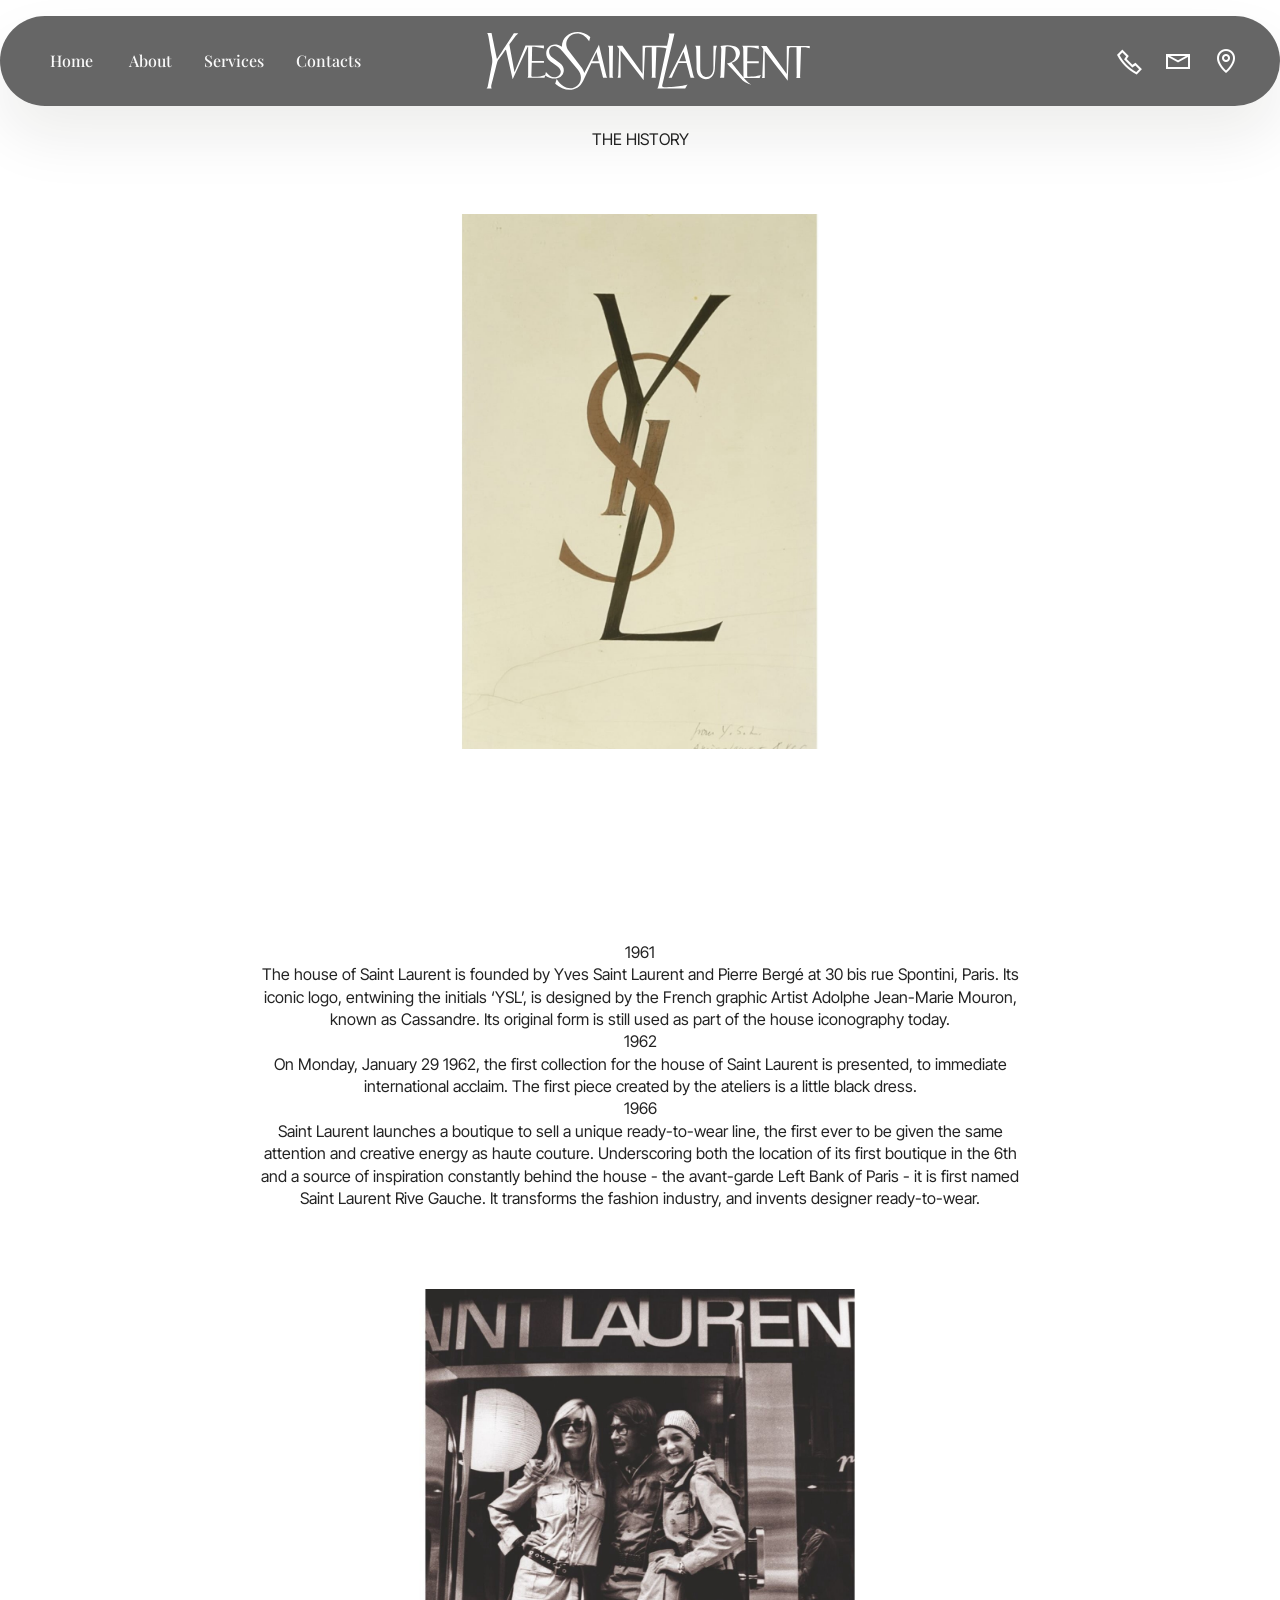
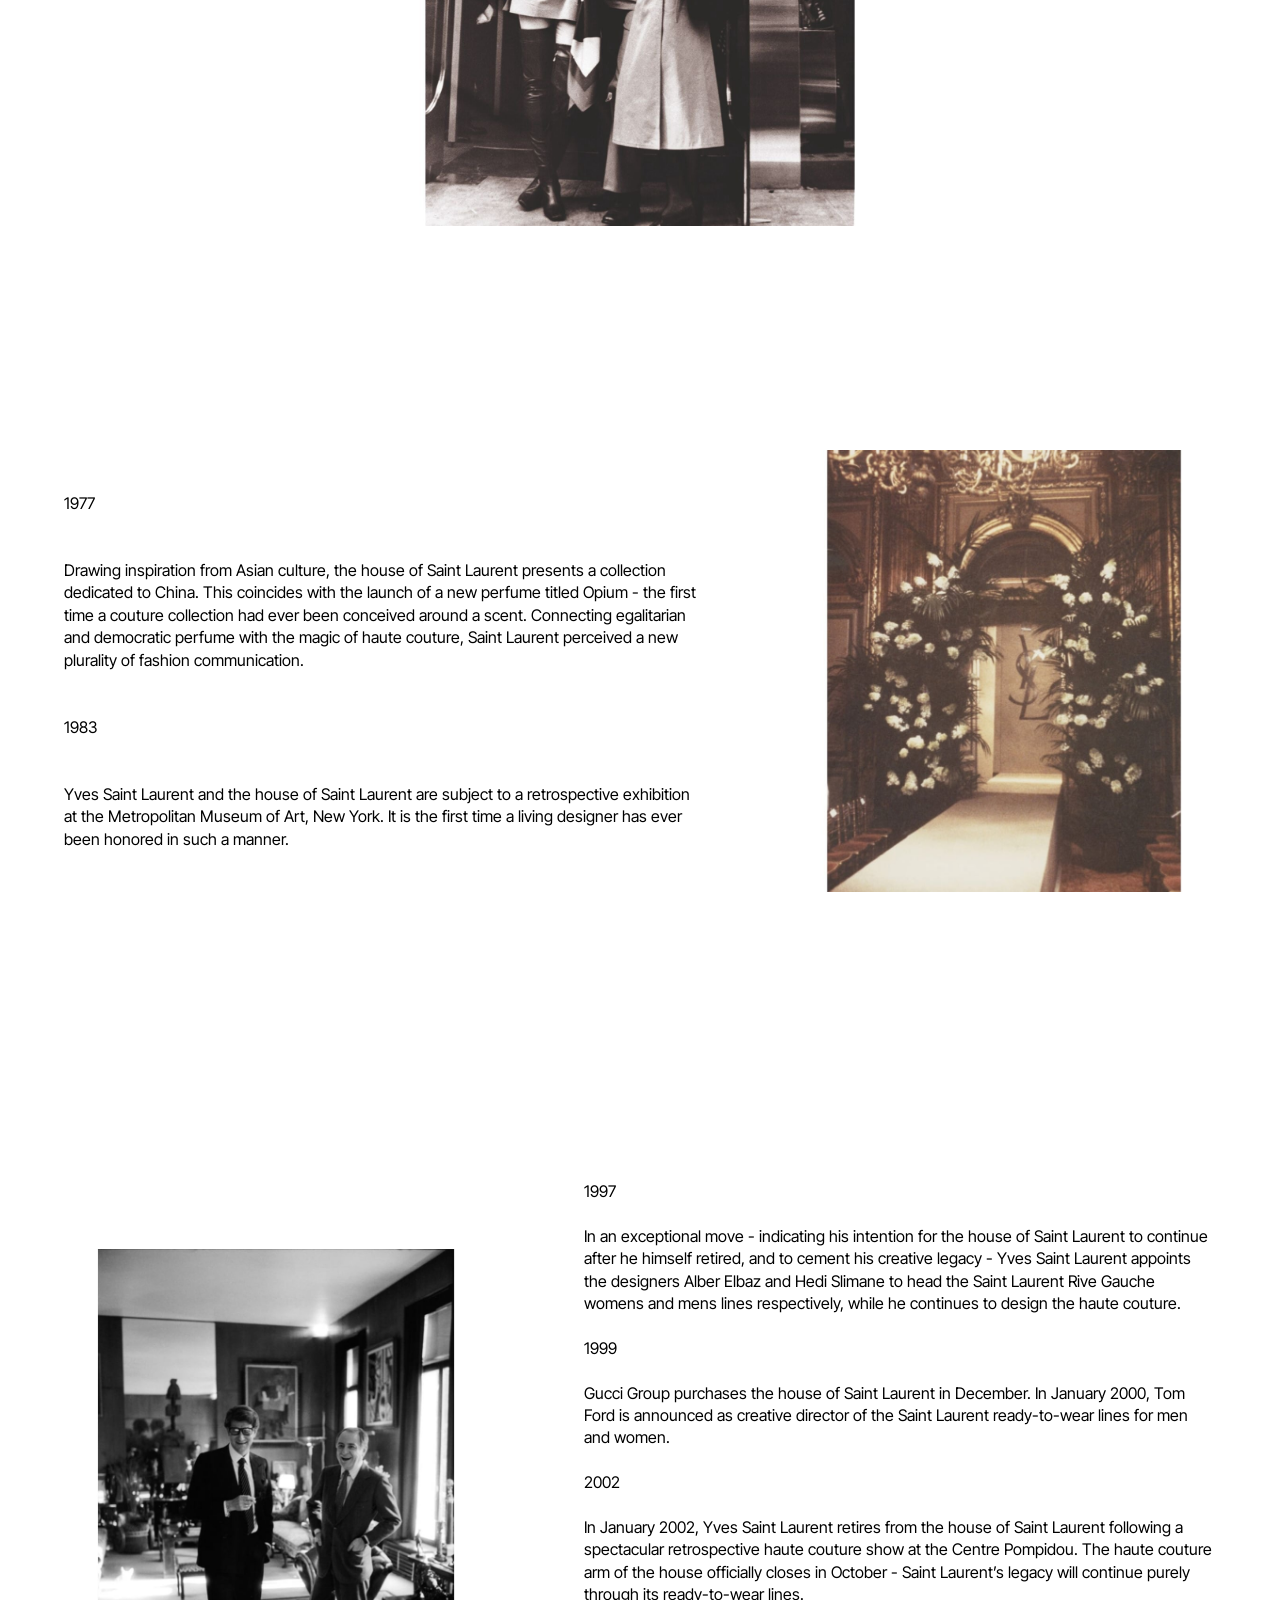
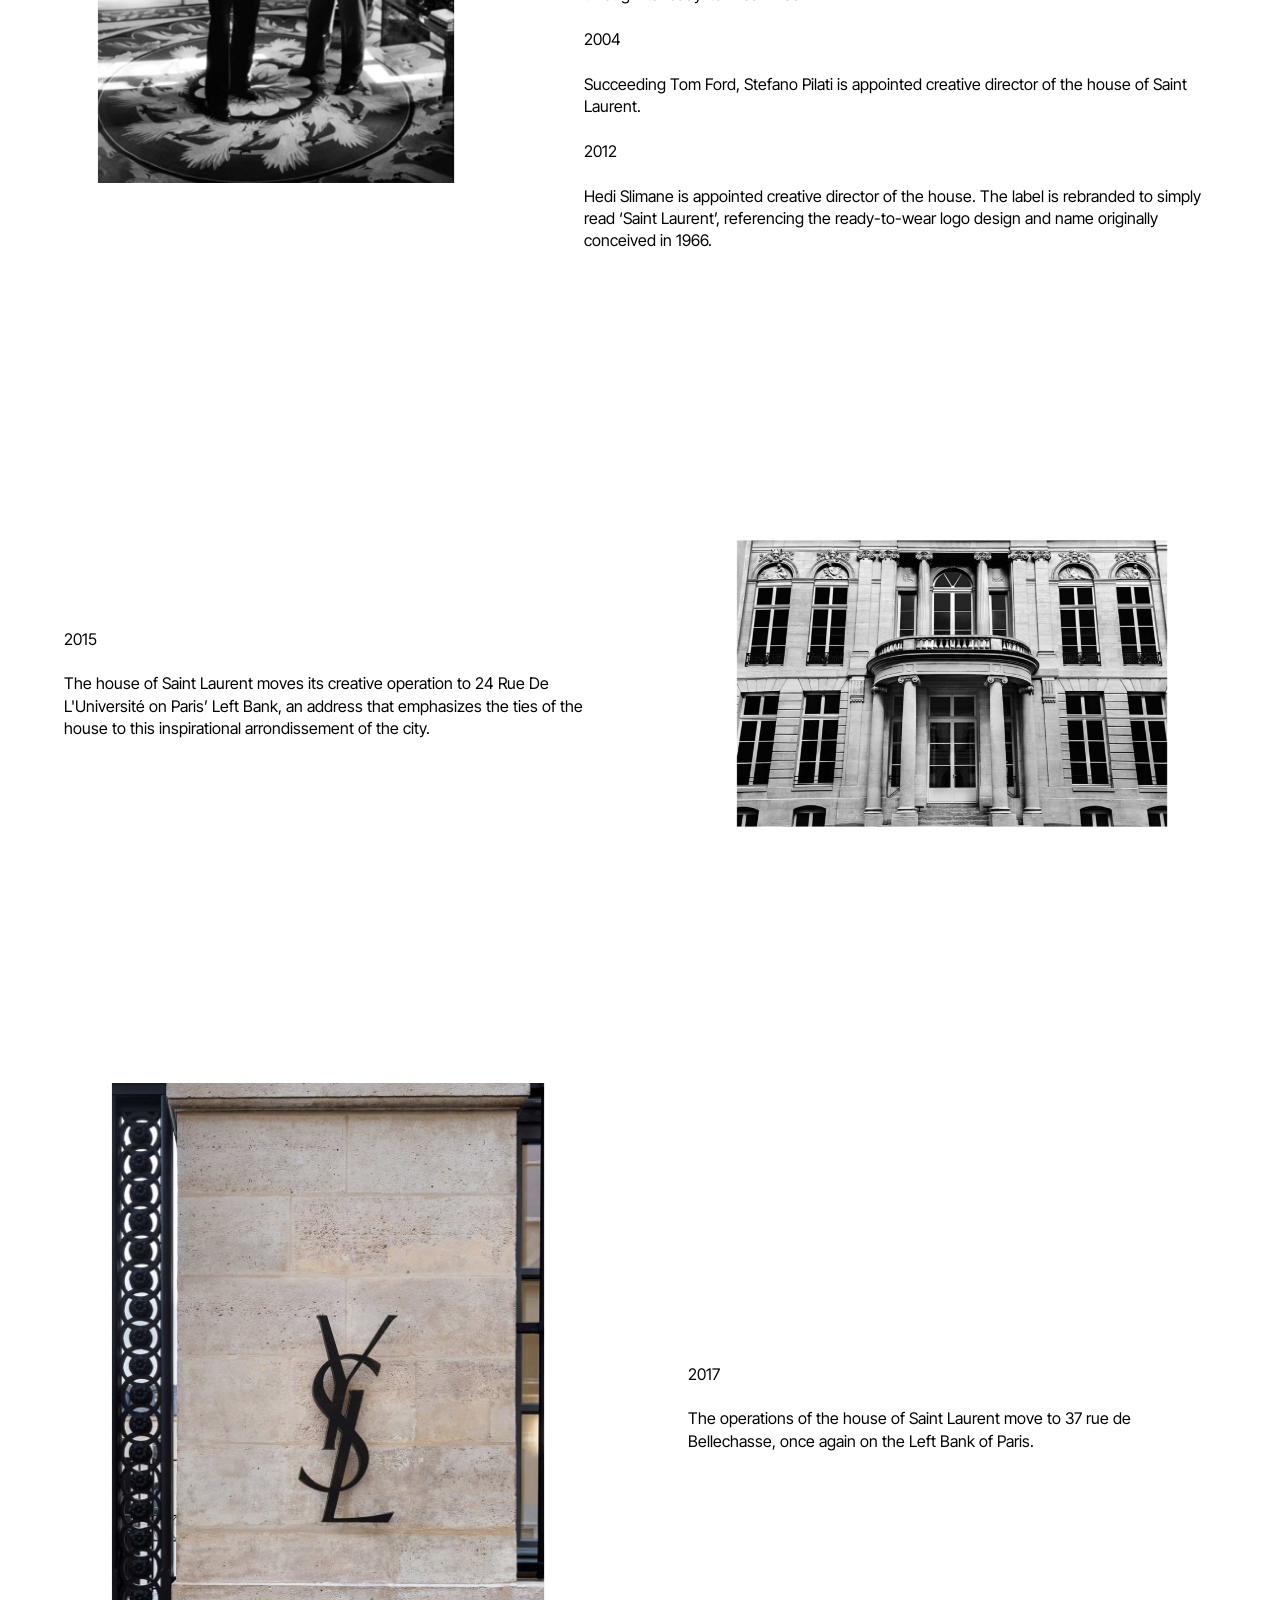
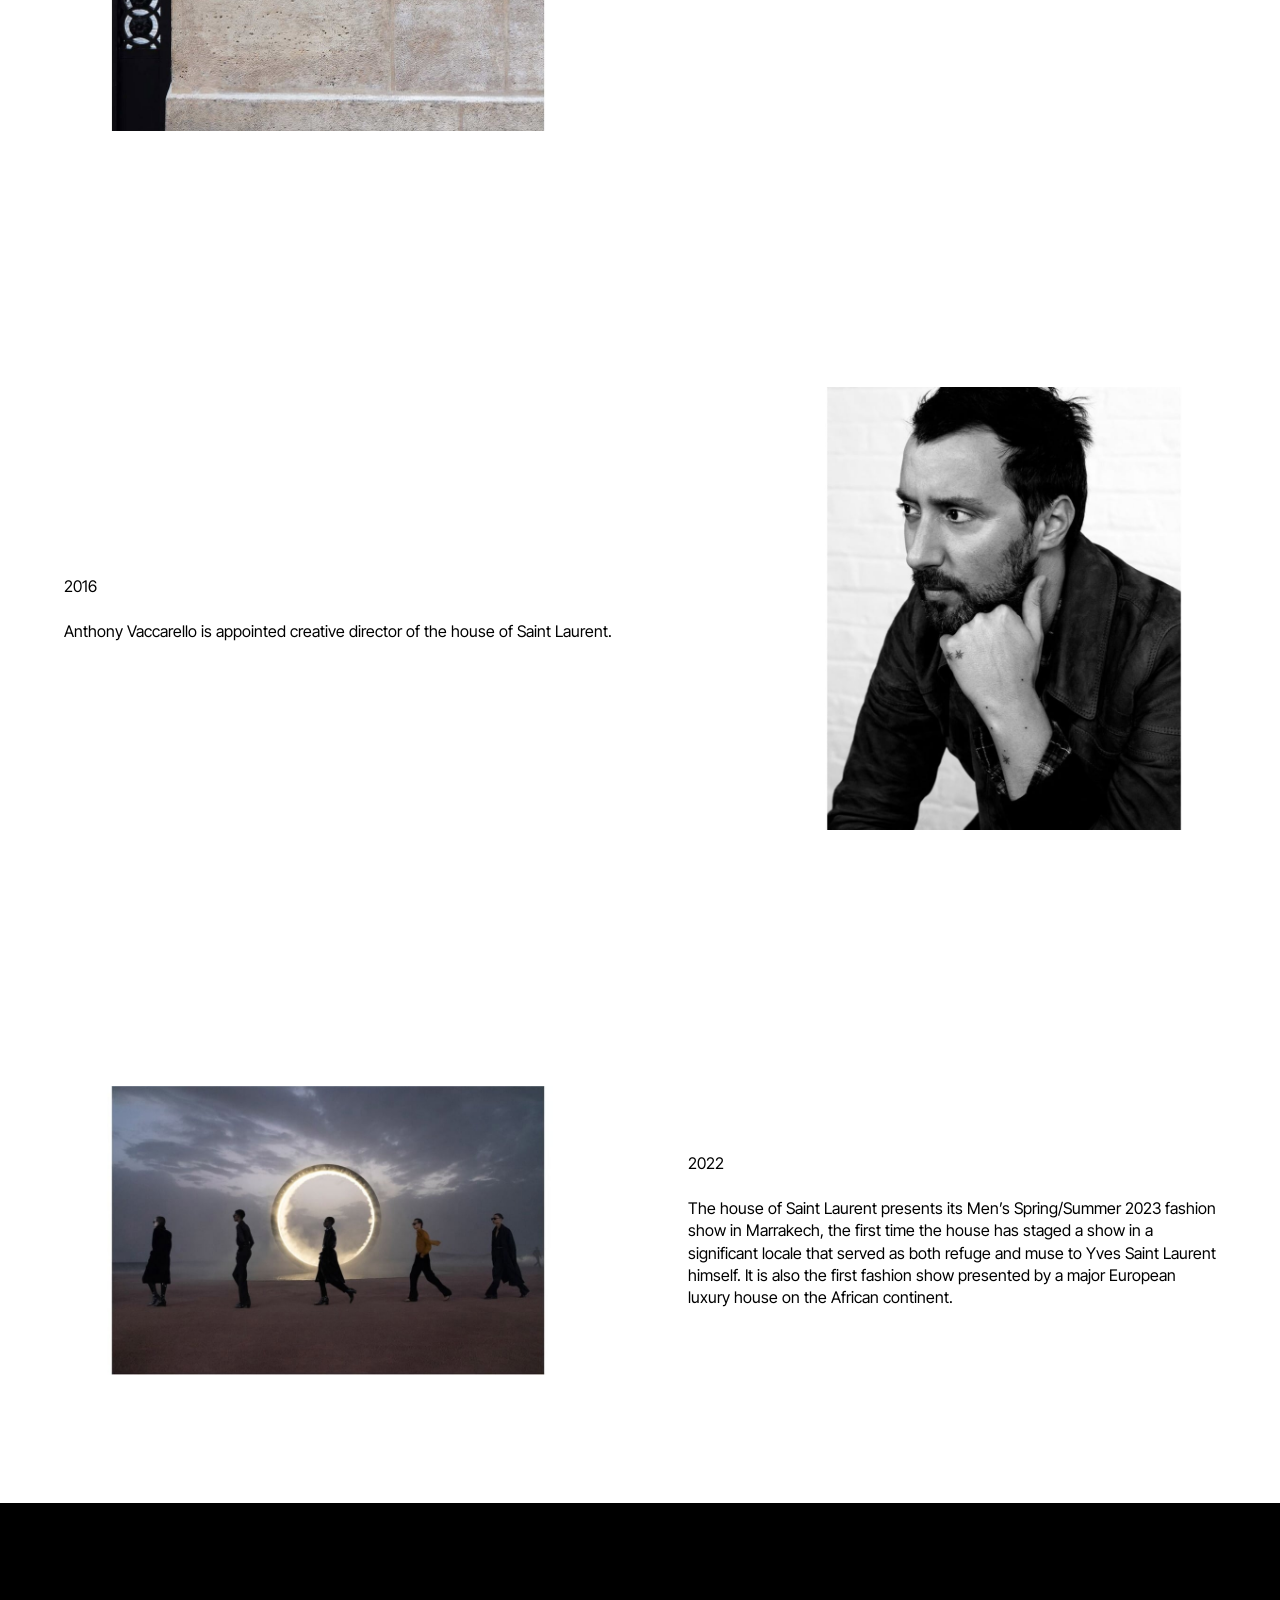
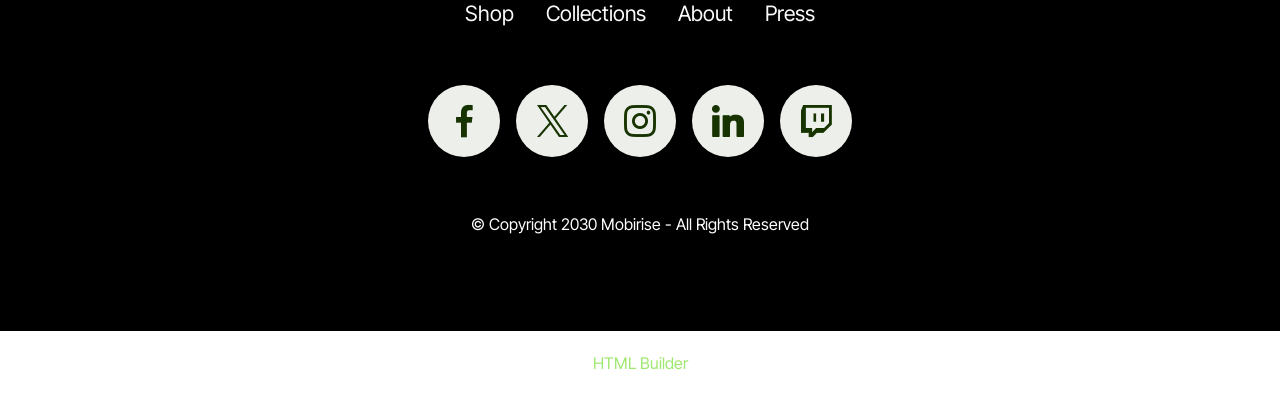
==== page1.html @ aef4bb9a "create github pages" ====
<!DOCTYPE html>
<html  >
<head>
  <!-- Site made with Mobirise Website Builder v6.1.4, https://mobirise.com -->
  <meta charset="UTF-8">
  <meta http-equiv="X-UA-Compatible" content="IE=edge">
  <meta name="generator" content="Mobirise v6.1.4, mobirise.com">
  <meta name="viewport" content="width=device-width, initial-scale=1, minimum-scale=1">
  <link rel="shortcut icon" href="assets/images/download.svg" type="image/x-icon">
  <meta name="description" content="">
  
  
  <title>About</title>
  <link rel="stylesheet" href="assets/web/assets/mobirise-icons2/mobirise2.css">
  <link rel="stylesheet" href="assets/bootstrap/css/bootstrap.min.css">
  <link rel="stylesheet" href="assets/dropdown/css/style.css">
  <link rel="stylesheet" href="assets/socicon/css/styles.css">
  <link rel="stylesheet" href="assets/theme/css/style.css">
  <link rel="preload" href="https://fonts.googleapis.com/css?family=Inter+Tight:100,200,300,400,500,600,700,800,900,100i,200i,300i,400i,500i,600i,700i,800i,900i&display=swap" as="style" onload="this.onload=null;this.rel='stylesheet'">
  <noscript><link rel="stylesheet" href="https://fonts.googleapis.com/css?family=Inter+Tight:100,200,300,400,500,600,700,800,900,100i,200i,300i,400i,500i,600i,700i,800i,900i&display=swap"></noscript>
  <link rel="preload" href="https://fonts.googleapis.com/css?family=Playfair+Display:400,500,600,700,800,900,400i,500i,600i,700i,800i,900i&display=swap" as="style" onload="this.onload=null;this.rel='stylesheet'">
  <noscript><link rel="stylesheet" href="https://fonts.googleapis.com/css?family=Playfair+Display:400,500,600,700,800,900,400i,500i,600i,700i,800i,900i&display=swap"></noscript>
  <link rel="preload" as="style" href="assets/mobirise/css/mbr-additional.css?v=upu8pJ"><link rel="stylesheet" href="assets/mobirise/css/mbr-additional.css?v=upu8pJ" type="text/css">

  
  
  
</head>
<body>
  
  <section data-bs-version="5.1" class="menu menu3 cid-uYPnnBjgpM" once="menu" id="menu03-n">
	

	<nav class="navbar navbar-dropdown navbar-fixed-top navbar-expand-lg">
		<div class="container">
			<div class="navbar-brand">
				<span class="navbar-logo">
					<a href="https://mobiri.se">
						<img src="assets/images/download.svg" alt="Mobirise Website Builder" style="height: 3.7rem;">
					</a>
				</span>
				
			</div>
			<button class="navbar-toggler" type="button" data-toggle="collapse" data-bs-toggle="collapse" data-target="#navbarSupportedContent" data-bs-target="#navbarSupportedContent" aria-controls="navbarNavAltMarkup" aria-expanded="false" aria-label="Toggle navigation">
				<div class="hamburger">
					<span></span>
					<span></span>
					<span></span>
					<span></span>
				</div>
			</button>
			<div class="collapse navbar-collapse" id="navbarSupportedContent">
				<ul class="navbar-nav nav-dropdown nav-right" data-app-modern-menu="true"><li class="nav-item">
						<a class="nav-link link text-white display-4" href="https://mobiri.se">Home&nbsp;</a>
					</li><li class="nav-item"><a class="nav-link link text-white text-primary display-4" href="page1.html">About</a></li>
					<li class="nav-item">
						<a class="nav-link link show text-white text-primary display-4" href="page2.html" aria-expanded="false">Services</a>
					</li>
					<li class="nav-item">
						<a class="nav-link link text-white text-primary display-4" href="page6.html">Contacts</a>
					</li></ul>
				<div class="icons-menu">
					<a class="iconfont-wrapper" href="https://mobiri.se">
						<span class="p-2 mbr-iconfont mobi-mbri-phone mobi-mbri" style="font-size: 25px;"></span>
					</a>
					<a class="iconfont-wrapper" href="https://mobiri.se">
						<span class="p-2 mbr-iconfont mobi-mbri-letter mobi-mbri"></span>
					</a>
					<a class="iconfont-wrapper" href="https://mobiri.se">
						<span class="p-2 mbr-iconfont mobi-mbri-map-pin mobi-mbri"></span>
					</a>
					
				</div>
				
			</div>
		</div>
	</nav>
</section>

<section data-bs-version="5.1" class="header13 cid-uZ0FMBHd2C" id="header13-1i">
  

  
  

  <div class="align-center container">
    <div class="row justify-content-center">
      <div class="col-md-12 mb-5 content-head">
        <h1 class="mbr-section-title mbr-fonts-style display-1"></h1>
        <p class="mbr-text mbr-fonts-style mt-4 display-7">THE HISTORY</p>
        
      </div>
    </div>

    <div class="row justify-content-center">
      <div class="col-12 col-md-5">
        <img src="assets/images/medium2-desktop-heritage-02-editorial-single-image2x3-1200x1314.jpg" alt="Mobirise Website Builder" title="">
      </div>
    </div>
  </div>
</section>

<section data-bs-version="5.1" class="header13 cid-uZ0H86xArj" id="header13-1j">
  

  
  

  <div class="align-center container">
    <div class="row justify-content-center">
      <div class="col-md-12 mb-5 content-head">
        <h1 class="mbr-section-title mbr-fonts-style display-7">1961
<div>
</div><div>
</div><div>The house of Saint Laurent is founded by Yves Saint Laurent and Pierre Bergé at 30 bis rue Spontini, Paris. Its iconic logo, entwining the initials ‘YSL’, is designed by the French graphic Artist Adolphe Jean-Marie Mouron, known as Cassandre. Its original form is still used as part of the house iconography today.
</div><div>1962
</div><div>On Monday, January 29 1962, the first collection for the house of Saint Laurent is presented, to immediate international acclaim. The first piece created by the ateliers is a little black dress.
</div><div>1966
</div><div>Saint Laurent launches a boutique to sell a unique ready-to-wear line, the first ever to be given the same attention and creative energy as haute couture. Underscoring both the location of its first boutique in the 6th and a source of inspiration constantly behind the house - the avant-garde Left Bank of Paris - it is first named Saint Laurent Rive Gauche. It transforms the fashion industry, and invents designer ready-to-wear.</div><div>
</div><div>
</div><div>
</div><div>
</div><div>
</div><div>
</div><div>
</div><div>
</div></h1>
        <p class="mbr-text mbr-fonts-style mt-4 display-7"></p>
        
      </div>
    </div>

    <div class="row justify-content-center">
      <div class="col-12 col-md-6">
        <img src="assets/images/medium2-desktop-heritage-03-editorial-single-image4x5-1500x1359.jpg" alt="Mobirise Website Builder" title="">
      </div>
    </div>
  </div>
</section>

<section data-bs-version="5.1" class="start article4 cid-uZ0HIBnsAh" id="article04-1k">
	

	
	

	<div class="container">
		<div class="row justify-content-center">
			<div class="col-12 col-md-12 col-lg-5 image-wrapper">
				<img class="w-100" src="assets/images/medium2-desktop-heritage-04-editorial-single-image4x5-1036x939.jpg" alt="Mobirise Website Builder">
			</div>
			<div class="col-12 col-md-12 col-lg">
				<div class="text-wrapper align-left">
					<h1 class="mbr-section-title mbr-fonts-style mb-4 display-2"></h1>
					<p class="mbr-text mbr-fonts-style mb-4 display-7">1977
<br>
<br>
<br>Drawing inspiration from Asian culture, the house of Saint Laurent presents a collection dedicated to China. This coincides with the launch of a new perfume titled Opium - the first time a couture collection had ever been conceived around a scent. Connecting egalitarian and democratic perfume with the magic of haute couture, Saint Laurent perceived a new plurality of fashion communication.
<br>
<br>
<br>1983
<br>
<br>
<br>Yves Saint Laurent and the house of Saint Laurent are subject to a retrospective exhibition at the Metropolitan Museum of Art, New York. It is the first time a living designer has ever been honored in such a manner.</p>
					
				</div>
			</div>
		</div>
	</div>
</section>

<section data-bs-version="5.1" class="start article2 cid-uZ0HJ9wC2r" id="article02-1l">
	

	
	

	<div class="container">
		<div class="row justify-content-center">
			<div class="col-12 col-md-12 col-lg-5 image-wrapper">
				<img class="w-100" src="assets/images/medium2-desktop-heritage-05-editorial-single-image2x3-1036x1134.jpg" alt="Mobirise Website Builder">
			</div>
			<div class="col-12 col-md-12 col-lg">
				<div class="text-wrapper align-left">
					<h1 class="mbr-section-title mbr-fonts-style mb-4 display-2"></h1>
					<p class="mbr-text align-left mbr-fonts-style mb-4 display-7">1997
<br><br>In an exceptional move - indicating his intention for the house of Saint Laurent to continue after he himself retired, and to cement his creative legacy - Yves Saint Laurent appoints the designers Alber Elbaz and Hedi Slimane to head the Saint Laurent Rive Gauche womens and mens lines respectively, while he continues to design the haute couture.
<br><br>1999
<br><br>Gucci Group purchases the house of Saint Laurent in December. In January 2000, Tom Ford is announced as creative director of the Saint Laurent ready-to-wear lines for men and women.<br>
<br>2002<br>
<br>In January 2002, Yves Saint Laurent retires from the house of Saint Laurent following a spectacular retrospective haute couture show at the Centre Pompidou. The haute couture arm of the house officially closes in October - Saint Laurent’s legacy will continue purely through its ready-to-wear lines.<br>
<br>2004<br>
<br>Succeeding Tom Ford, Stefano Pilati is appointed creative director of the house of Saint Laurent.
<br><br>2012<br>
<br>Hedi Slimane is appointed creative director of the house. The label is rebranded to simply read ‘Saint Laurent’, referencing the ready-to-wear logo design and name originally conceived in 1966.</p>
					
				</div>
			</div>
		</div>
	</div>
</section>

<section data-bs-version="5.1" class="start article4 cid-uZ0HKgYoap" id="article04-1m">
	

	
	

	<div class="container">
		<div class="row justify-content-center">
			<div class="col-12 col-md-12 col-lg-6 image-wrapper">
				<img class="w-100" src="assets/images/medium2-desktop-heritage-06-editorial-single-image3x2-2-1036x503.jpg" alt="Mobirise Website Builder">
			</div>
			<div class="col-12 col-md-12 col-lg">
				<div class="text-wrapper align-left">
					<h1 class="mbr-section-title mbr-fonts-style mb-4 display-2"></h1>
					<p class="mbr-text mbr-fonts-style mb-4 display-7">2015
<br><br>The house of Saint Laurent moves its creative operation to 24 Rue De L'Université on Paris’ Left Bank, an address that emphasizes the ties of the house to this inspirational arrondissement of the city.</p>
					
				</div>
			</div>
		</div>
	</div>
</section>

<section data-bs-version="5.1" class="start article2 cid-uZ0JEp4vOm" id="article02-1p">
	

	
	

	<div class="container">
		<div class="row justify-content-center">
			<div class="col-12 col-md-12 col-lg-6 image-wrapper">
				<img class="w-100" src="assets/images/medium2-desktop-heritage-08-editorial-single-image2x3-1200x1314.jpg" alt="Mobirise Website Builder">
			</div>
			<div class="col-12 col-md-12 col-lg">
				<div class="text-wrapper align-left">
					<h1 class="mbr-section-title mbr-fonts-style mb-4 display-2"></h1>
					<p class="mbr-text align-left mbr-fonts-style mb-4 display-7">2017<br>
<br>The operations of the house of Saint Laurent move to 37 rue de Bellechasse, once again on the Left Bank of Paris.</p>
					
				</div>
			</div>
		</div>
	</div>
</section>

<section data-bs-version="5.1" class="start article4 cid-uZ0JjXOfOK" id="article04-1o">
	

	
	

	<div class="container">
		<div class="row justify-content-center">
			<div class="col-12 col-md-12 col-lg-5 image-wrapper">
				<img class="w-100" src="assets/images/medium2-desktop-heritage-07-editorial-single-image4x5-1036x939.jpg" alt="Mobirise Website Builder">
			</div>
			<div class="col-12 col-md-12 col-lg">
				<div class="text-wrapper align-left">
					<h1 class="mbr-section-title mbr-fonts-style mb-4 display-2"></h1>
					<p class="mbr-text mbr-fonts-style mb-4 display-7">2016
<br><br>Anthony Vaccarello is appointed creative director of the house of Saint Laurent.</p>
					
				</div>
			</div>
		</div>
	</div>
</section>

<section data-bs-version="5.1" class="start article2 cid-uZ0JNZTonI" id="article02-1q">
	

	
	

	<div class="container">
		<div class="row justify-content-center">
			<div class="col-12 col-md-12 col-lg-6 image-wrapper">
				<img class="w-100" src="assets/images/medium2-desktop-heritage-09-a-editorial-single-image3x2-2-1256x614.jpg" alt="Mobirise Website Builder">
			</div>
			<div class="col-12 col-md-12 col-lg">
				<div class="text-wrapper align-left">
					<h1 class="mbr-section-title mbr-fonts-style mb-4 display-2"></h1>
					<p class="mbr-text align-left mbr-fonts-style mb-4 display-7">2022<br>
<br>The house of Saint Laurent presents its Men’s Spring/Summer 2023 fashion show in Marrakech, the first time the house has staged a show in a significant locale that served as both refuge and muse to Yves Saint Laurent himself. It is also the first fashion show presented by a major European luxury house on the African continent.</p>
					
				</div>
			</div>
		</div>
	</div>
</section>

<section data-bs-version="5.1" class="footer3 cid-uZ0UThwmDZ" once="footers" id="footer03-2a">

        

    

    <div class="container">
        <div class="row">
            <div class="row-links">
                <ul class="header-menu">
                  
                  
                  
                  
                <li class="header-menu-item mbr-fonts-style display-5">
                    <a href="#" class="text-white">Shop</a>
                  </li><li class="header-menu-item mbr-fonts-style display-5">
                    <a href="#" class="text-white">Collections</a>
                  </li><li class="header-menu-item mbr-fonts-style display-5">
                    <a href="#" class="text-white">About</a>
                  </li><li class="header-menu-item mbr-fonts-style display-5">
                    <a href="#" class="text-white">Press</a>
                  </li></ul>
              </div>

            <div class="col-12 mt-4">
                <div class="social-row">
                    <div class="soc-item">
                        <a href="https://mobiri.se/" target="_blank">
                            <span class="mbr-iconfont socicon socicon-facebook display-7"></span>
                        </a>
                    </div>
                    <div class="soc-item">
                        <a href="https://mobiri.se/" target="_blank">
                            <span class="mbr-iconfont socicon-twitter socicon"></span>
                        </a>
                    </div>
                    <div class="soc-item">
                        <a href="https://mobiri.se/" target="_blank">
                            <span class="mbr-iconfont socicon-instagram socicon"></span>
                        </a>
                    </div>
                    <div class="soc-item">
                        <a href="https://mobiri.se/" target="_blank">
                            <span class="mbr-iconfont socicon socicon-linkedin"></span>
                        </a>
                    </div>
                    <div class="soc-item">
                        <a href="https://mobiri.se/" target="_blank">
                            <span class="mbr-iconfont socicon socicon-twitch"></span>
                        </a>
                    </div>
                </div>
            </div>
            <div class="col-12 mt-5">
                <p class="mbr-fonts-style copyright display-7">
                    © Copyright 2030 Mobirise - All Rights Reserved
                </p>
            </div>
        </div>
    </div>
</section><section class="display-7" style="padding: 0;align-items: center;justify-content: center;flex-wrap: wrap;    align-content: center;display: flex;position: relative;height: 4rem;"><a href="https://mobiri.se/4250796" style="flex: 1 1;height: 4rem;position: absolute;width: 100%;z-index: 1;"><img alt="" style="height: 4rem;" src="[data-uri]"></a><p style="margin: 0;text-align: center;" class="display-7">&#8204;</p><a style="z-index:1" href="https://mobirise.com/html-builder.html">HTML Builder</a></section><script src="assets/bootstrap/js/bootstrap.bundle.min.js"></script>  <script src="assets/smoothscroll/smooth-scroll.js"></script>  <script src="assets/ytplayer/index.js"></script>  <script src="assets/dropdown/js/navbar-dropdown.js"></script>  <script src="assets/theme/js/script.js"></script>  
  
  
</body>
</html>
---- assets/web/assets/mobirise-icons2/mobirise2.css ----
@font-face {
  font-family: 'Moririse2';
  font-display: swap;
  src:  url('mobirise2.eot?f2bix4');
  src:  url('mobirise2.eot?f2bix4#iefix') format('embedded-opentype'),
    url('mobirise2.ttf?f2bix4') format('truetype'),
    url('mobirise2.woff?f2bix4') format('woff'),
    url('mobirise2.svg?f2bix4#mobirise2') format('svg');
  font-weight: normal;
  font-style: normal;
}

[class^="mobi-"], [class*=" mobi-"] {
  /* use !important to prevent issues with browser extensions that change fonts */
  font-family: 'Moririse2' !important;
  speak: none;
  font-style: normal;
  font-weight: normal;
  font-variant: normal;
  text-transform: none;
  line-height: 1;

  /* Better Font Rendering =========== */
  -webkit-font-smoothing: antialiased;
  -moz-osx-font-smoothing: grayscale;
}

.mobi-mbri-add-submenu:before {
  content: "\e900";
}
.mobi-mbri-alert:before {
  content: "\e901";
}
.mobi-mbri-align-center:before {
  content: "\e902";
}
.mobi-mbri-align-justify:before {
  content: "\e903";
}
.mobi-mbri-align-left:before {
  content: "\e904";
}
.mobi-mbri-align-right:before {
  content: "\e905";
}
.mobi-mbri-android:before {
  content: "\e906";
}
.mobi-mbri-apple:before {
  content: "\e907";
}
.mobi-mbri-arrow-down:before {
  content: "\e908";
}
.mobi-mbri-arrow-next:before {
  content: "\e909";
}
.mobi-mbri-arrow-prev:before {
  content: "\e90a";
}
.mobi-mbri-arrow-up:before {
  content: "\e90b";
}
.mobi-mbri-bold:before {
  content: "\e90c";
}
.mobi-mbri-bookmark:before {
  content: "\e90d";
}
.mobi-mbri-bootstrap:before {
  content: "\e90e";
}
.mobi-mbri-briefcase:before {
  content: "\e90f";
}
.mobi-mbri-browse:before {
  content: "\e910";
}
.mobi-mbri-bulleted-list:before {
  content: "\e911";
}
.mobi-mbri-calendar:before {
  content: "\e912";
}
.mobi-mbri-camera:before {
  content: "\e913";
}
.mobi-mbri-cart-add:before {
  content: "\e914";
}
.mobi-mbri-cart-full:before {
  content: "\e915";
}
.mobi-mbri-cash:before {
  content: "\e916";
}
.mobi-mbri-change-style:before {
  content: "\e917";
}
.mobi-mbri-chat:before {
  content: "\e918";
}
.mobi-mbri-clock:before {
  content: "\e919";
}
.mobi-mbri-close:before {
  content: "\e91a";
}
.mobi-mbri-cloud:before {
  content: "\e91b";
}
.mobi-mbri-code:before {
  content: "\e91c";
}
.mobi-mbri-contact-form:before {
  content: "\e91d";
}
.mobi-mbri-credit-card:before {
  content: "\e91e";
}
.mobi-mbri-cursor-click:before {
  content: "\e91f";
}
.mobi-mbri-cust-feedback:before {
  content: "\e920";
}
.mobi-mbri-database:before {
  content: "\e921";
}
.mobi-mbri-delivery:before {
  content: "\e922";
}
.mobi-mbri-desktop:before {
  content: "\e923";
}
.mobi-mbri-devices:before {
  content: "\e924";
}
.mobi-mbri-down:before {
  content: "\e925";
}
.mobi-mbri-download-2:before {
  content: "\e926";
}
.mobi-mbri-download:before {
  content: "\e927";
}
.mobi-mbri-drag-n-drop-2:before {
  content: "\e928";
}
.mobi-mbri-drag-n-drop:before {
  content: "\e929";
}
.mobi-mbri-edit-2:before {
  content: "\e92a";
}
.mobi-mbri-edit:before {
  content: "\e92b";
}
.mobi-mbri-error:before {
  content: "\e92c";
}
.mobi-mbri-extension:before {
  content: "\e92d";
}
.mobi-mbri-features:before {
  content: "\e92e";
}
.mobi-mbri-file:before {
  content: "\e92f";
}
.mobi-mbri-flag:before {
  content: "\e930";
}
.mobi-mbri-folder:before {
  content: "\e931";
}
.mobi-mbri-gift:before {
  content: "\e932";
}
.mobi-mbri-github:before {
  content: "\e933";
}
.mobi-mbri-globe-2:before {
  content: "\e934";
}
.mobi-mbri-globe:before {
  content: "\e935";
}
.mobi-mbri-growing-chart:before {
  content: "\e936";
}
.mobi-mbri-hearth:before {
  content: "\e937";
}
.mobi-mbri-help:before {
  content: "\e938";
}
.mobi-mbri-home:before {
  content: "\e939";
}
.mobi-mbri-hot-cup:before {
  content: "\e93a";
}
.mobi-mbri-idea:before {
  content: "\e93b";
}
.mobi-mbri-image-gallery:before {
  content: "\e93c";
}
.mobi-mbri-image-slider:before {
  content: "\e93d";
}
.mobi-mbri-info:before {
  content: "\e93e";
}
.mobi-mbri-italic:before {
  content: "\e93f";
}
.mobi-mbri-key:before {
  content: "\e940";
}
.mobi-mbri-laptop:before {
  content: "\e941";
}
.mobi-mbri-layers:before {
  content: "\e942";
}
.mobi-mbri-left-right:before {
  content: "\e943";
}
.mobi-mbri-left:before {
  content: "\e944";
}
.mobi-mbri-letter:before {
  content: "\e945";
}
.mobi-mbri-like:before {
  content: "\e946";
}
.mobi-mbri-link:before {
  content: "\e947";
}
.mobi-mbri-lock:before {
  content: "\e948";
}
.mobi-mbri-login:before {
  content: "\e949";
}
.mobi-mbri-logout:before {
  content: "\e94a";
}
.mobi-mbri-magic-stick:before {
  content: "\e94b";
}
.mobi-mbri-map-pin:before {
  content: "\e94c";
}
.mobi-mbri-menu:before {
  content: "\e94d";
}
.mobi-mbri-mobile-2:before {
  content: "\e94e";
}
.mobi-mbri-mobile-horizontal:before {
  content: "\e94f";
}
.mobi-mbri-mobile:before {
  content: "\e950";
}
.mobi-mbri-mobirise:before {
  content: "\e951";
}
.mobi-mbri-more-horizontal:before {
  content: "\e952";
}
.mobi-mbri-more-vertical:before {
  content: "\e953";
}
.mobi-mbri-music:before {
  content: "\e954";
}
.mobi-mbri-new-file:before {
  content: "\e955";
}
.mobi-mbri-numbered-list:before {
  content: "\e956";
}
.mobi-mbri-opened-folder:before {
  content: "\e957";
}
.mobi-mbri-pages:before {
  content: "\e958";
}
.mobi-mbri-paper-plane:before {
  content: "\e959";
}
.mobi-mbri-paperclip:before {
  content: "\e95a";
}
.mobi-mbri-phone:before {
  content: "\e95b";
}
.mobi-mbri-photo:before {
  content: "\e95c";
}
.mobi-mbri-photos:before {
  content: "\e95d";
}
.mobi-mbri-pin:before {
  content: "\e95e";
}
.mobi-mbri-play:before {
  content: "\e95f";
}
.mobi-mbri-plus:before {
  content: "\e960";
}
.mobi-mbri-preview:before {
  content: "\e961";
}
.mobi-mbri-print:before {
  content: "\e962";
}
.mobi-mbri-protect:before {
  content: "\e963";
}
.mobi-mbri-question:before {
  content: "\e964";
}
.mobi-mbri-quote-left:before {
  content: "\e965";
}
.mobi-mbri-quote-right:before {
  content: "\e966";
}
.mobi-mbri-redo:before {
  content: "\e967";
}
.mobi-mbri-refresh:before {
  content: "\e968";
}
.mobi-mbri-responsive-2:before {
  content: "\e969";
}
.mobi-mbri-responsive:before {
  content: "\e96a";
}
.mobi-mbri-right:before {
  content: "\e96b";
}
.mobi-mbri-rocket:before {
  content: "\e96c";
}
.mobi-mbri-sad-face:before {
  content: "\e96d";
}
.mobi-mbri-sale:before {
  content: "\e96e";
}
.mobi-mbri-save:before {
  content: "\e96f";
}
.mobi-mbri-search:before {
  content: "\e970";
}
.mobi-mbri-setting-2:before {
  content: "\e971";
}
.mobi-mbri-setting-3:before {
  content: "\e972";
}
.mobi-mbri-setting:before {
  content: "\e973";
}
.mobi-mbri-share:before {
  content: "\e974";
}
.mobi-mbri-shopping-bag:before {
  content: "\e975";
}
.mobi-mbri-shopping-basket:before {
  content: "\e976";
}
.mobi-mbri-shopping-cart:before {
  content: "\e977";
}
.mobi-mbri-sites:before {
  content: "\e978";
}
.mobi-mbri-smile-face:before {
  content: "\e979";
}
.mobi-mbri-speed:before {
  content: "\e97a";
}
.mobi-mbri-star:before {
  content: "\e97b";
}
.mobi-mbri-success:before {
  content: "\e97c";
}
.mobi-mbri-sun:before {
  content: "\e97d";
}
.mobi-mbri-sun2:before {
  content: "\e97e";
}
.mobi-mbri-tablet-vertical:before {
  content: "\e97f";
}
.mobi-mbri-tablet:before {
  content: "\e980";
}
.mobi-mbri-target:before {
  content: "\e981";
}
.mobi-mbri-timer:before {
  content: "\e982";
}
.mobi-mbri-to-ftp:before {
  content: "\e983";
}
.mobi-mbri-to-local-drive:before {
  content: "\e984";
}
.mobi-mbri-touch-swipe:before {
  content: "\e985";
}
.mobi-mbri-touch:before {
  content: "\e986";
}
.mobi-mbri-trash:before {
  content: "\e987";
}
.mobi-mbri-underline:before {
  content: "\e988";
}
.mobi-mbri-undo:before {
  content: "\e989";
}
.mobi-mbri-unlink:before {
  content: "\e98a";
}
.mobi-mbri-unlock:before {
  content: "\e98b";
}
.mobi-mbri-up-down:before {
  content: "\e98c";
}
.mobi-mbri-up:before {
  content: "\e98d";
}
.mobi-mbri-update:before {
  content: "\e98e";
}
.mobi-mbri-upload-2:before {
  content: "\e98f";
}
.mobi-mbri-upload:before {
  content: "\e990";
}
.mobi-mbri-user-2:before {
  content: "\e991";
}
.mobi-mbri-user:before {
  content: "\e992";
}
.mobi-mbri-users:before {
  content: "\e993";
}
.mobi-mbri-video-play:before {
  content: "\e994";
}
.mobi-mbri-video:before {
  content: "\e995";
}
.mobi-mbri-watch:before {
  content: "\e996";
}
.mobi-mbri-website-theme-2:before {
  content: "\e997";
}
.mobi-mbri-website-theme:before {
  content: "\e998";
}
.mobi-mbri-wifi:before {
  content: "\e999";
}
.mobi-mbri-windows:before {
  content: "\e99a";
}
.mobi-mbri-zoom-in:before {
  content: "\e99b";
}
.mobi-mbri-zoom-out:before {
  content: "\e99c";
}
---- assets/dropdown/css/style.css ----
.navbar-dropdown {
  left: 0;
  padding: 0;
  position: absolute;
  right: 0;
  top: 0;
  transition: all 0.45s ease;
  z-index: 1030;
  background: #282828; }
  .navbar-dropdown .navbar-logo {
    margin-right: 0.8rem;
    transition: margin 0.3s ease-in-out;
    vertical-align: middle; }
    .navbar-dropdown .navbar-logo img {
      height: 3.125rem;
      transition: all 0.3s ease-in-out; }
    .navbar-dropdown .navbar-logo.mbr-iconfont {
      font-size: 3.125rem;
      line-height: 3.125rem; }
  .navbar-dropdown .navbar-caption {
    font-weight: 700;
    white-space: normal;
    vertical-align: -4px;
    line-height: 3.125rem !important; }
    .navbar-dropdown .navbar-caption, .navbar-dropdown .navbar-caption:hover {
      color: inherit;
      text-decoration: none; }
  .navbar-dropdown .mbr-iconfont + .navbar-caption {
    vertical-align: -1px; }
  .navbar-dropdown.navbar-fixed-top {
    position: fixed; }
  .navbar-dropdown .navbar-brand span {
    vertical-align: -4px; }
  .navbar-dropdown.bg-color.transparent {
    background: none; }
  .navbar-dropdown.navbar-short .navbar-brand {
    padding: 0.625rem 0; }
    .navbar-dropdown.navbar-short .navbar-brand span {
      vertical-align: -1px; }
  .navbar-dropdown.navbar-short .navbar-caption {
    line-height: 2.375rem !important;
    vertical-align: -2px; }
  .navbar-dropdown.navbar-short .navbar-logo {
    margin-right: 0.5rem; }
    .navbar-dropdown.navbar-short .navbar-logo img {
      height: 2.375rem; }
    .navbar-dropdown.navbar-short .navbar-logo.mbr-iconfont {
      font-size: 2.375rem;
      line-height: 2.375rem; }
  .navbar-dropdown.navbar-short .mbr-table-cell {
    height: 3.625rem; }
  .navbar-dropdown .navbar-close {
    left: 0.6875rem;
    position: fixed;
    top: 0.75rem;
    z-index: 1000; }
  .navbar-dropdown .hamburger-icon {
    content: "";
    display: inline-block;
    vertical-align: middle;
    width: 16px;
    -webkit-box-shadow: 0 -6px 0 1px #282828,0 0 0 1px #282828,0 6px 0 1px #282828;
    -moz-box-shadow: 0 -6px 0 1px #282828,0 0 0 1px #282828,0 6px 0 1px #282828;
    box-shadow: 0 -6px 0 1px #282828,0 0 0 1px #282828,0 6px 0 1px #282828; }

.dropdown-menu .dropdown-toggle[data-toggle="dropdown-submenu"]::after {
  border-bottom: 0.35em solid transparent;
  border-left: 0.35em solid;
  border-right: 0;
  border-top: 0.35em solid transparent;
  margin-left: 0.3rem; }

.dropdown-menu .dropdown-item:focus {
  outline: 0; }

.nav-dropdown {
  font-size: 0.75rem;
  font-weight: 500;
  height: auto !important; }
  .nav-dropdown .nav-btn {
    padding-left: 1rem; }
  .nav-dropdown .link {
    margin: .667em 1.667em;
    font-weight: 500;
    padding: 0;
    transition: color .2s ease-in-out; }
    .nav-dropdown .link.dropdown-toggle {
      margin-right: 2.583em; }
      .nav-dropdown .link.dropdown-toggle::after {
        margin-left: .25rem;
        border-top: 0.35em solid;
        border-right: 0.35em solid transparent;
        border-left: 0.35em solid transparent;
        border-bottom: 0; }
      .nav-dropdown .link.dropdown-toggle[aria-expanded="true"] {
        margin: 0;
        padding: 0.667em 3.263em  0.667em 1.667em; }
  .nav-dropdown .link::after,
  .nav-dropdown .dropdown-item::after {
    color: inherit; }
  .nav-dropdown .btn {
    font-size: 0.75rem;
    font-weight: 700;
    letter-spacing: 0;
    margin-bottom: 0;
    padding-left: 1.25rem;
    padding-right: 1.25rem; }
  .nav-dropdown .dropdown-menu {
    border-radius: 0;
    border: 0;
    left: 0;
    margin: 0;
    padding-bottom: 1.25rem;
    padding-top: 1.25rem;
    position: relative; }
  .nav-dropdown .dropdown-submenu {
    margin-left: 0.125rem;
    top: 0; }
  .nav-dropdown .dropdown-item {
    font-weight: 500;
    line-height: 2;
    padding: 0.3846em 4.615em 0.3846em 1.5385em;
    position: relative;
    transition: color .2s ease-in-out, background-color .2s ease-in-out; }
    .nav-dropdown .dropdown-item::after {
      margin-top: -0.3077em;
      position: absolute;
      right: 1.1538em;
      top: 50%; }
    .nav-dropdown .dropdown-item:focus, .nav-dropdown .dropdown-item:hover {
      background: none; }

@media (max-width: 767px) {
  .nav-dropdown.navbar-toggleable-sm {
    bottom: 0;
    display: none;
    left: 0;
    overflow-x: hidden;
    position: fixed;
    top: 0;
    transform: translateX(-100%);
    -ms-transform: translateX(-100%);
    -webkit-transform: translateX(-100%);
    width: 18.75rem;
    z-index: 999; } }
.nav-dropdown.navbar-toggleable-xl {
  bottom: 0;
  display: none;
  left: 0;
  overflow-x: hidden;
  position: fixed;
  top: 0;
  transform: translateX(-100%);
  -ms-transform: translateX(-100%);
  -webkit-transform: translateX(-100%);
  width: 18.75rem;
  z-index: 999; }

.nav-dropdown-sm {
  display: block !important;
  overflow-x: hidden;
  overflow: auto;
  padding-top: 3.875rem; }
  .nav-dropdown-sm::after {
    content: "";
    display: block;
    height: 3rem;
    width: 100%; }
  .nav-dropdown-sm.collapse.in ~ .navbar-close {
    display: block !important; }
  .nav-dropdown-sm.collapsing, .nav-dropdown-sm.collapse.in {
    transform: translateX(0);
    -ms-transform: translateX(0);
    -webkit-transform: translateX(0);
    transition: all 0.25s ease-out;
    -webkit-transition: all 0.25s ease-out;
    background: #282828; }
  .nav-dropdown-sm.collapsing[aria-expanded="false"] {
    transform: translateX(-100%);
    -ms-transform: translateX(-100%);
    -webkit-transform: translateX(-100%); }
  .nav-dropdown-sm .nav-item {
    display: block;
    margin-left: 0 !important;
    padding-left: 0; }
  .nav-dropdown-sm .link,
  .nav-dropdown-sm .dropdown-item {
    border-top: 1px dotted rgba(255, 255, 255, 0.1);
    font-size: 0.8125rem;
    line-height: 1.6;
    margin: 0 !important;
    padding: 0.875rem 2.4rem 0.875rem 1.5625rem !important;
    position: relative;
    white-space: normal; }
    .nav-dropdown-sm .link:focus, .nav-dropdown-sm .link:hover,
    .nav-dropdown-sm .dropdown-item:focus,
    .nav-dropdown-sm .dropdown-item:hover {
      background: rgba(0, 0, 0, 0.2) !important;
      color: #c0a375; }
  .nav-dropdown-sm .nav-btn {
    position: relative;
    padding: 1.5625rem 1.5625rem 0 1.5625rem; }
    .nav-dropdown-sm .nav-btn::before {
      border-top: 1px dotted rgba(255, 255, 255, 0.1);
      content: "";
      left: 0;
      position: absolute;
      top: 0;
      width: 100%; }
    .nav-dropdown-sm .nav-btn + .nav-btn {
      padding-top: 0.625rem; }
      .nav-dropdown-sm .nav-btn + .nav-btn::before {
        display: none; }
  .nav-dropdown-sm .btn {
    padding: 0.625rem 0; }
  .nav-dropdown-sm .dropdown-toggle[data-toggle="dropdown-submenu"]::after {
    margin-left: .25rem;
    border-top: 0.35em solid;
    border-right: 0.35em solid transparent;
    border-left: 0.35em solid transparent;
    border-bottom: 0; }
  .nav-dropdown-sm .dropdown-toggle[data-toggle="dropdown-submenu"][aria-expanded="true"]::after {
    border-top: 0;
    border-right: 0.35em solid transparent;
    border-left: 0.35em solid transparent;
    border-bottom: 0.35em solid; }
  .nav-dropdown-sm .dropdown-menu {
    margin: 0;
    padding: 0;
    position: relative;
    top: 0;
    left: 0;
    width: 100%;
    border: 0;
    float: none;
    border-radius: 0;
    background: none; }
  .nav-dropdown-sm .dropdown-submenu {
    left: 100%;
    margin-left: 0.125rem;
    margin-top: -1.25rem;
    top: 0; }

.navbar-toggleable-sm .nav-dropdown .dropdown-menu {
  position: absolute; }

.navbar-toggleable-sm .nav-dropdown .dropdown-submenu {
  left: 100%;
  margin-left: 0.125rem;
  margin-top: -1.25rem;
  top: 0; }

.navbar-toggleable-sm.opened .nav-dropdown .dropdown-menu {
  position: relative; }

.navbar-toggleable-sm.opened .nav-dropdown .dropdown-submenu {
  left: 0;
  margin-left: 00rem;
  margin-top: 0rem;
  top: 0; }

.is-builder .nav-dropdown.collapsing {
  transition: none !important; }
---- assets/socicon/css/styles.css ----
@charset "UTF-8";

@font-face {
  font-family: 'Socicon';
  src:  url('../fonts/socicon.eot');
  src:  url('../fonts/socicon.eot?#iefix') format('embedded-opentype'),
    url('../fonts/socicon.woff2') format('woff2'),
    url('../fonts/socicon.ttf') format('truetype'),
    url('../fonts/socicon.woff') format('woff'),
    url('../fonts/socicon.svg#socicon') format('svg');
  font-weight: normal;
  font-style: normal;
  font-display: swap;
}

[data-icon]:before {
  font-family: "socicon" !important;
  content: attr(data-icon);
  font-style: normal !important;
  font-weight: normal !important;
  font-variant: normal !important;
  text-transform: none !important;
  speak: none;
  line-height: 1;
  -webkit-font-smoothing: antialiased;
  -moz-osx-font-smoothing: grayscale;
}

[class^="socicon-"], [class*=" socicon-"] {
  /* use !important to prevent issues with browser extensions that change fonts */
  font-family: 'Socicon' !important;
  speak: none;
  font-style: normal;
  font-weight: normal;
  font-variant: normal;
  text-transform: none;
  line-height: 1;

  /* Better Font Rendering =========== */
  -webkit-font-smoothing: antialiased;
  -moz-osx-font-smoothing: grayscale;
}

.socicon-500px:before {
  content: "\e000";
}
.socicon-8tracks:before {
  content: "\e001";
}
.socicon-airbnb:before {
  content: "\e002";
}
.socicon-alliance:before {
  content: "\e003";
}
.socicon-amazon:before {
  content: "\e004";
}
.socicon-amplement:before {
  content: "\e005";
}
.socicon-android:before {
  content: "\e006";
}
.socicon-angellist:before {
  content: "\e007";
}
.socicon-apple:before {
  content: "\e008";
}
.socicon-appnet:before {
  content: "\e009";
}
.socicon-baidu:before {
  content: "\e00a";
}
.socicon-bandcamp:before {
  content: "\e00b";
}
.socicon-battlenet:before {
  content: "\e00c";
}
.socicon-mixer:before {
  content: "\e00d";
}
.socicon-bebee:before {
  content: "\e00e";
}
.socicon-bebo:before {
  content: "\e00f";
}
.socicon-behance:before {
  content: "\e010";
}
.socicon-blizzard:before {
  content: "\e011";
}
.socicon-blogger:before {
  content: "\e012";
}
.socicon-buffer:before {
  content: "\e013";
}
.socicon-chrome:before {
  content: "\e014";
}
.socicon-coderwall:before {
  content: "\e015";
}
.socicon-curse:before {
  content: "\e016";
}
.socicon-dailymotion:before {
  content: "\e017";
}
.socicon-deezer:before {
  content: "\e018";
}
.socicon-delicious:before {
  content: "\e019";
}
.socicon-deviantart:before {
  content: "\e01a";
}
.socicon-diablo:before {
  content: "\e01b";
}
.socicon-digg:before {
  content: "\e01c";
}
.socicon-discord:before {
  content: "\e01d";
}
.socicon-disqus:before {
  content: "\e01e";
}
.socicon-douban:before {
  content: "\e01f";
}
.socicon-draugiem:before {
  content: "\e020";
}
.socicon-dribbble:before {
  content: "\e021";
}
.socicon-drupal:before {
  content: "\e022";
}
.socicon-ebay:before {
  content: "\e023";
}
.socicon-ello:before {
  content: "\e024";
}
.socicon-endomodo:before {
  content: "\e025";
}
.socicon-envato:before {
  content: "\e026";
}
.socicon-etsy:before {
  content: "\e027";
}
.socicon-facebook:before {
  content: "\e028";
}
.socicon-feedburner:before {
  content: "\e029";
}
.socicon-filmweb:before {
  content: "\e02a";
}
.socicon-firefox:before {
  content: "\e02b";
}
.socicon-flattr:before {
  content: "\e02c";
}
.socicon-flickr:before {
  content: "\e02d";
}
.socicon-formulr:before {
  content: "\e02e";
}
.socicon-forrst:before {
  content: "\e02f";
}
.socicon-foursquare:before {
  content: "\e030";
}
.socicon-friendfeed:before {
  content: "\e031";
}
.socicon-github:before {
  content: "\e032";
}
.socicon-goodreads:before {
  content: "\e033";
}
.socicon-google:before {
  content: "\e034";
}
.socicon-googlescholar:before {
  content: "\e035";
}
.socicon-googlegroups:before {
  content: "\e036";
}
.socicon-googlephotos:before {
  content: "\e037";
}
.socicon-googleplus:before {
  content: "\e038";
}
.socicon-grooveshark:before {
  content: "\e039";
}
.socicon-hackerrank:before {
  content: "\e03a";
}
.socicon-hearthstone:before {
  content: "\e03b";
}
.socicon-hellocoton:before {
  content: "\e03c";
}
.socicon-heroes:before {
  content: "\e03d";
}
.socicon-smashcast:before {
  content: "\e03e";
}
.socicon-horde:before {
  content: "\e03f";
}
.socicon-houzz:before {
  content: "\e040";
}
.socicon-icq:before {
  content: "\e041";
}
.socicon-identica:before {
  content: "\e042";
}
.socicon-imdb:before {
  content: "\e043";
}
.socicon-instagram:before {
  content: "\e044";
}
.socicon-issuu:before {
  content: "\e045";
}
.socicon-istock:before {
  content: "\e046";
}
.socicon-itunes:before {
  content: "\e047";
}
.socicon-keybase:before {
  content: "\e048";
}
.socicon-lanyrd:before {
  content: "\e049";
}
.socicon-lastfm:before {
  content: "\e04a";
}
.socicon-line:before {
  content: "\e04b";
}
.socicon-linkedin:before {
  content: "\e04c";
}
.socicon-livejournal:before {
  content: "\e04d";
}
.socicon-lyft:before {
  content: "\e04e";
}
.socicon-macos:before {
  content: "\e04f";
}
.socicon-mail:before {
  content: "\e050";
}
.socicon-medium:before {
  content: "\e051";
}
.socicon-meetup:before {
  content: "\e052";
}
.socicon-mixcloud:before {
  content: "\e053";
}
.socicon-modelmayhem:before {
  content: "\e054";
}
.socicon-mumble:before {
  content: "\e055";
}
.socicon-myspace:before {
  content: "\e056";
}
.socicon-newsvine:before {
  content: "\e057";
}
.socicon-nintendo:before {
  content: "\e058";
}
.socicon-npm:before {
  content: "\e059";
}
.socicon-odnoklassniki:before {
  content: "\e05a";
}
.socicon-openid:before {
  content: "\e05b";
}
.socicon-opera:before {
  content: "\e05c";
}
.socicon-outlook:before {
  content: "\e05d";
}
.socicon-overwatch:before {
  content: "\e05e";
}
.socicon-patreon:before {
  content: "\e05f";
}
.socicon-paypal:before {
  content: "\e060";
}
.socicon-periscope:before {
  content: "\e061";
}
.socicon-persona:before {
  content: "\e062";
}
.socicon-pinterest:before {
  content: "\e063";
}
.socicon-play:before {
  content: "\e064";
}
.socicon-player:before {
  content: "\e065";
}
.socicon-playstation:before {
  content: "\e066";
}
.socicon-pocket:before {
  content: "\e067";
}
.socicon-qq:before {
  content: "\e068";
}
.socicon-quora:before {
  content: "\e069";
}
.socicon-raidcall:before {
  content: "\e06a";
}
.socicon-ravelry:before {
  content: "\e06b";
}
.socicon-reddit:before {
  content: "\e06c";
}
.socicon-renren:before {
  content: "\e06d";
}
.socicon-researchgate:before {
  content: "\e06e";
}
.socicon-residentadvisor:before {
  content: "\e06f";
}
.socicon-reverbnation:before {
  content: "\e070";
}
.socicon-rss:before {
  content: "\e071";
}
.socicon-sharethis:before {
  content: "\e072";
}
.socicon-skype:before {
  content: "\e073";
}
.socicon-slideshare:before {
  content: "\e074";
}
.socicon-smugmug:before {
  content: "\e075";
}
.socicon-snapchat:before {
  content: "\e076";
}
.socicon-songkick:before {
  content: "\e077";
}
.socicon-soundcloud:before {
  content: "\e078";
}
.socicon-spotify:before {
  content: "\e079";
}
.socicon-stackexchange:before {
  content: "\e07a";
}
.socicon-stackoverflow:before {
  content: "\e07b";
}
.socicon-starcraft:before {
  content: "\e07c";
}
.socicon-stayfriends:before {
  content: "\e07d";
}
.socicon-steam:before {
  content: "\e07e";
}
.socicon-storehouse:before {
  content: "\e07f";
}
.socicon-strava:before {
  content: "\e080";
}
.socicon-streamjar:before {
  content: "\e081";
}
.socicon-stumbleupon:before {
  content: "\e082";
}
.socicon-swarm:before {
  content: "\e083";
}
.socicon-teamspeak:before {
  content: "\e084";
}
.socicon-teamviewer:before {
  content: "\e085";
}
.socicon-technorati:before {
  content: "\e086";
}
.socicon-telegram:before {
  content: "\e087";
}
.socicon-tripadvisor:before {
  content: "\e088";
}
.socicon-tripit:before {
  content: "\e089";
}
.socicon-triplej:before {
  content: "\e08a";
}
.socicon-tumblr:before {
  content: "\e08b";
}
.socicon-twitch:before {
  content: "\e08c";
}
.socicon-twitter:before {
  content: "\e08d";
}
.socicon-uber:before {
  content: "\e08e";
}
.socicon-ventrilo:before {
  content: "\e08f";
}
.socicon-viadeo:before {
  content: "\e090";
}
.socicon-viber:before {
  content: "\e091";
}
.socicon-viewbug:before {
  content: "\e092";
}
.socicon-vimeo:before {
  content: "\e093";
}
.socicon-vine:before {
  content: "\e094";
}
.socicon-vkontakte:before {
  content: "\e095";
}
.socicon-warcraft:before {
  content: "\e096";
}
.socicon-wechat:before {
  content: "\e097";
}
.socicon-weibo:before {
  content: "\e098";
}
.socicon-whatsapp:before {
  content: "\e099";
}
.socicon-wikipedia:before {
  content: "\e09a";
}
.socicon-windows:before {
  content: "\e09b";
}
.socicon-wordpress:before {
  content: "\e09c";
}
.socicon-wykop:before {
  content: "\e09d";
}
.socicon-xbox:before {
  content: "\e09e";
}
.socicon-xing:before {
  content: "\e09f";
}
.socicon-yahoo:before {
  content: "\e0a0";
}
.socicon-yammer:before {
  content: "\e0a1";
}
.socicon-yandex:before {
  content: "\e0a2";
}
.socicon-yelp:before {
  content: "\e0a3";
}
.socicon-younow:before {
  content: "\e0a4";
}
.socicon-youtube:before {
  content: "\e0a5";
}
.socicon-zapier:before {
  content: "\e0a6";
}
.socicon-zerply:before {
  content: "\e0a7";
}
.socicon-zomato:before {
  content: "\e0a8";
}
.socicon-zynga:before {
  content: "\e0a9";
}
.socicon-bluesky:before {
  content: "\e0aa";
}
.socicon-threads:before {
  content: "\e0ab";
}
.socicon-spreadshirt:before {
  content: "\e901";
}
.socicon-gamejolt:before {
  content: "\e902";
}
.socicon-trello:before {
  content: "\e903";
}
.socicon-tunein:before {
  content: "\e904";
}
.socicon-bloglovin:before {
  content: "\e905";
}
.socicon-gamewisp:before {
  content: "\e906";
}
.socicon-messenger:before {
  content: "\e907";
}
.socicon-pandora:before {
  content: "\e908";
}
.socicon-augment:before {
  content: "\e909";
}
.socicon-bitbucket:before {
  content: "\e90a";
}
.socicon-fyuse:before {
  content: "\e90b";
}
.socicon-yt-gaming:before {
  content: "\e90c";
}
.socicon-sketchfab:before {
  content: "\e90d";
}
.socicon-mobcrush:before {
  content: "\e90e";
}
.socicon-microsoft:before {
  content: "\e90f";
}
.socicon-realtor:before {
  content: "\e910";
}
.socicon-tidal:before {
  content: "\e911";
}
.socicon-qobuz:before {
  content: "\e912";
}
.socicon-natgeo:before {
  content: "\e913";
}
.socicon-mastodon:before {
  content: "\e914";
}
.socicon-unsplash:before {
  content: "\e915";
}
.socicon-homeadvisor:before {
  content: "\e916";
}
.socicon-angieslist:before {
  content: "\e917";
}
.socicon-codepen:before {
  content: "\e918";
}
.socicon-slack:before {
  content: "\e919";
}
.socicon-openaigym:before {
  content: "\e91a";
}
.socicon-logmein:before {
  content: "\e91b";
}
.socicon-fiverr:before {
  content: "\e91c";
}
.socicon-gotomeeting:before {
  content: "\e91d";
}
.socicon-aliexpress:before {
  content: "\e91e";
}
.socicon-guru:before {
  content: "\e91f";
}
.socicon-appstore:before {
  content: "\e920";
}
.socicon-homes:before {
  content: "\e921";
}
.socicon-zoom:before {
  content: "\e922";
}
.socicon-alibaba:before {
  content: "\e923";
}
.socicon-craigslist:before {
  content: "\e924";
}
.socicon-wix:before {
  content: "\e925";
}
.socicon-redfin:before {
  content: "\e926";
}
.socicon-googlecalendar:before {
  content: "\e927";
}
.socicon-shopify:before {
  content: "\e928";
}
.socicon-freelancer:before {
  content: "\e929";
}
.socicon-seedrs:before {
  content: "\e92a";
}
.socicon-bing:before {
  content: "\e92b";
}
.socicon-doodle:before {
  content: "\e92c";
}
.socicon-bonanza:before {
  content: "\e92d";
}
.socicon-squarespace:before {
  content: "\e92e";
}
.socicon-toptal:before {
  content: "\e92f";
}
.socicon-gust:before {
  content: "\e930";
}
.socicon-ask:before {
  content: "\e931";
}
.socicon-trulia:before {
  content: "\e932";
}
.socicon-loomly:before {
  content: "\e933";
}
.socicon-ghost:before {
  content: "\e934";
}
.socicon-upwork:before {
  content: "\e935";
}
.socicon-fundable:before {
  content: "\e936";
}
.socicon-booking:before {
  content: "\e937";
}
.socicon-googlemaps:before {
  content: "\e938";
}
.socicon-zillow:before {
  content: "\e939";
}
.socicon-niconico:before {
  content: "\e93a";
}
.socicon-toneden:before {
  content: "\e93b";
}
.socicon-crunchbase:before {
  content: "\e93c";
}
.socicon-homefy:before {
  content: "\e93d";
}
.socicon-calendly:before {
  content: "\e93e";
}
.socicon-livemaster:before {
  content: "\e93f";
}
.socicon-udemy:before {
  content: "\e940";
}
.socicon-codered:before {
  content: "\e941";
}
.socicon-origin:before {
  content: "\e942";
}
.socicon-nextdoor:before {
  content: "\e943";
}
.socicon-portfolio:before {
  content: "\e944";
}
.socicon-instructables:before {
  content: "\e945";
}
.socicon-gitlab:before {
  content: "\e946";
}
.socicon-hackernews:before {
  content: "\e947";
}
.socicon-smashwords:before {
  content: "\e948";
}
.socicon-kobo:before {
  content: "\e949";
}
.socicon-bookbub:before {
  content: "\e94a";
}
.socicon-mailru:before {
  content: "\e94b";
}
.socicon-moddb:before {
  content: "\e94c";
}
.socicon-indiedb:before {
  content: "\e94d";
}
.socicon-traxsource:before {
  content: "\e94e";
}
.socicon-gamefor:before {
  content: "\e94f";
}
.socicon-pixiv:before {
  content: "\e950";
}
.socicon-myanimelist:before {
  content: "\e951";
}
.socicon-blackberry:before {
  content: "\e952";
}
.socicon-wickr:before {
  content: "\e953";
}
.socicon-spip:before {
  content: "\e954";
}
.socicon-napster:before {
  content: "\e955";
}
.socicon-beatport:before {
  content: "\e956";
}
.socicon-hackerone:before {
  content: "\e957";
}
.socicon-internet:before {
  content: "\e958";
}
.socicon-ubuntu:before {
  content: "\e959";
}
.socicon-artstation:before {
  content: "\e95a";
}
.socicon-invision:before {
  content: "\e95b";
}
.socicon-torial:before {
  content: "\e95c";
}
.socicon-collectorz:before {
  content: "\e95d";
}
.socicon-seenthis:before {
  content: "\e95e";
}
.socicon-googleplaymusic:before {
  content: "\e95f";
}
.socicon-debian:before {
  content: "\e960";
}
.socicon-filmfreeway:before {
  content: "\e961";
}
.socicon-gnome:before {
  content: "\e962";
}
.socicon-itchio:before {
  content: "\e963";
}
.socicon-jamendo:before {
  content: "\e964";
}
.socicon-mix:before {
  content: "\e965";
}
.socicon-sharepoint:before {
  content: "\e966";
}
.socicon-tinder:before {
  content: "\e967";
}
.socicon-windguru:before {
  content: "\e968";
}
.socicon-cdbaby:before {
  content: "\e969";
}
.socicon-elementaryos:before {
  content: "\e96a";
}
.socicon-stage32:before {
  content: "\e96b";
}
.socicon-tiktok:before {
  content: "\e96c";
}
.socicon-gitter:before {
  content: "\e96d";
}
.socicon-letterboxd:before {
  content: "\e96e";
}
.socicon-threema:before {
  content: "\e96f";
}
.socicon-splice:before {
  content: "\e970";
}
.socicon-metapop:before {
  content: "\e971";
}
.socicon-naver:before {
  content: "\e972";
}
.socicon-remote:before {
  content: "\e973";
}
.socicon-flipboard:before {
  content: "\e974";
}
.socicon-googlehangouts:before {
  content: "\e975";
}
.socicon-dlive:before {
  content: "\e976";
}
.socicon-vsco:before {
  content: "\e977";
}
.socicon-stitcher:before {
  content: "\e978";
}
.socicon-avvo:before {
  content: "\e979";
}
.socicon-redbubble:before {
  content: "\e97a";
}
.socicon-society6:before {
  content: "\e97b";
}
.socicon-zazzle:before {
  content: "\e97c";
}
.socicon-eitaa:before {
  content: "\e97d";
}
.socicon-soroush:before {
  content: "\e97e";
}
.socicon-bale:before {
  content: "\e97f";
}
---- assets/theme/css/style.css ----
@charset "UTF-8";
section {
  background-color: #ffffff;
}

body {
  font-style: normal;
  line-height: 1.5;
  font-weight: 400;
  color: #232323;
  position: relative;
}

button {
  background-color: transparent;
  border-color: transparent;
}

.embla__button,
.carousel-control {
  background-color: #edefea !important;
  opacity: 0.8 !important;
  color: #464845 !important;
  border-color: #edefea !important;
}

.carousel .close,
.modalWindow .close {
  background-color: #edefea !important;
  color: #464845 !important;
  border-color: #edefea !important;
  opacity: 0.8 !important;
}

.carousel .close:hover,
.modalWindow .close:hover {
  opacity: 1 !important;
}

.carousel-indicators li {
  background-color: #edefea !important;
  border: 2px solid #464845 !important;
}

.carousel-indicators li:hover,
.carousel-indicators li:active {
  opacity: 0.8 !important;
}

.embla__button:hover,
.carousel-control:hover {
  background-color: #edefea !important;
  opacity: 1 !important;
}

.modalWindow-video-container {
  height: 80%;
}

section,
.container,
.container-fluid {
  position: relative;
  word-wrap: break-word;
}

a.mbr-iconfont:hover {
  text-decoration: none;
}

.article .lead p,
.article .lead ul,
.article .lead ol,
.article .lead pre,
.article .lead blockquote {
  margin-bottom: 0;
}

a {
  font-style: normal;
  font-weight: 400;
  cursor: pointer;
}
a, a:hover {
  text-decoration: none;
}

.mbr-section-title {
  font-style: normal;
  line-height: 1.3;
}

.mbr-section-subtitle {
  line-height: 1.3;
}

.mbr-text {
  font-style: normal;
  line-height: 1.7;
}

h1,
h2,
h3,
h4,
h5,
h6,
.display-1,
.display-2,
.display-4,
.display-5,
.display-7,
span,
p,
a {
  line-height: 1;
  word-break: break-word;
  word-wrap: break-word;
  font-weight: 400;
}

b,
strong {
  font-weight: bold;
}

input:-webkit-autofill, input:-webkit-autofill:hover, input:-webkit-autofill:focus, input:-webkit-autofill:active {
  transition-delay: 9999s;
  -webkit-transition-property: background-color, color;
  transition-property: background-color, color;
}

textarea[type=hidden] {
  display: none;
}

section {
  background-position: 50% 50%;
  background-repeat: no-repeat;
  background-size: cover;
}
section .mbr-background-video,
section .mbr-background-video-preview {
  position: absolute;
  bottom: 0;
  left: 0;
  right: 0;
  top: 0;
}

.hidden {
  visibility: hidden;
}

.mbr-z-index20 {
  z-index: 20;
}

/*! Base colors */
.mbr-white {
  color: #ffffff;
}

.mbr-black {
  color: #111111;
}

.mbr-bg-white {
  background-color: #ffffff;
}

.mbr-bg-black {
  background-color: #000000;
}

/*! Text-aligns */
.align-left {
  text-align: left;
}

.align-center {
  text-align: center;
}

.align-right {
  text-align: right;
}

/*! Font-weight  */
.mbr-light {
  font-weight: 300;
}

.mbr-regular {
  font-weight: 400;
}

.mbr-semibold {
  font-weight: 500;
}

.mbr-bold {
  font-weight: 700;
}

/*! Media  */
.media-content {
  flex-basis: 100%;
}

.media-container-row {
  display: flex;
  flex-direction: row;
  flex-wrap: wrap;
  justify-content: center;
  align-content: center;
  align-items: start;
}
.media-container-row .media-size-item {
  width: 400px;
}

.media-container-column {
  display: flex;
  flex-direction: column;
  flex-wrap: wrap;
  justify-content: center;
  align-content: center;
  align-items: stretch;
}
.media-container-column > * {
  width: 100%;
}

@media (min-width: 992px) {
  .media-container-row {
    flex-wrap: nowrap;
  }
}
figure {
  margin-bottom: 0;
  overflow: hidden;
}

figure[mbr-media-size] {
  transition: width 0.1s;
}

img,
iframe {
  display: block;
  width: 100%;
}

.card {
  background-color: transparent;
  border: none;
}

.card-box {
  width: 100%;
}

.card-img {
  text-align: center;
  flex-shrink: 0;
  -webkit-flex-shrink: 0;
}

.media {
  max-width: 100%;
  margin: 0 auto;
}

.mbr-figure {
  align-self: center;
}

.media-container > div {
  max-width: 100%;
}

.mbr-figure img,
.card-img img {
  width: 100%;
}

@media (max-width: 991px) {
  .media-size-item {
    width: auto !important;
  }
  .media {
    width: auto;
  }
  .mbr-figure {
    width: 100% !important;
  }
}
/*! Buttons */
.mbr-section-btn {
  margin-left: -0.6rem;
  margin-right: -0.6rem;
  font-size: 0;
}

.btn {
  font-weight: 600;
  border-width: 1px;
  font-style: normal;
  margin: 0.6rem 0.6rem;
  white-space: normal;
  transition: all 0.2s ease-in-out;
  display: inline-flex;
  align-items: center;
  justify-content: center;
  word-break: break-word;
}

.btn-sm {
  font-weight: 600;
  letter-spacing: 0px;
  transition: all 0.3s ease-in-out;
}

.btn-md {
  font-weight: 600;
  letter-spacing: 0px;
  transition: all 0.3s ease-in-out;
}

.btn-lg {
  font-weight: 600;
  letter-spacing: 0px;
  transition: all 0.3s ease-in-out;
}

.btn-form {
  margin: 0;
}
.btn-form:hover {
  cursor: pointer;
}

nav .mbr-section-btn {
  margin-left: 0rem;
  margin-right: 0rem;
}

/*! Btn icon margin */
.btn .mbr-iconfont,
.btn.btn-sm .mbr-iconfont {
  order: 1;
  cursor: pointer;
  margin-left: 0.5rem;
  vertical-align: sub;
}

.btn.btn-md .mbr-iconfont,
.btn.btn-md .mbr-iconfont {
  margin-left: 0.8rem;
}

.mbr-regular {
  font-weight: 400;
}

.mbr-semibold {
  font-weight: 500;
}

.mbr-bold {
  font-weight: 700;
}

[type=submit] {
  -webkit-appearance: none;
}

/*! Full-screen */
.mbr-fullscreen .mbr-overlay {
  min-height: 100vh;
}

.mbr-fullscreen {
  display: flex;
  display: -moz-flex;
  display: -ms-flex;
  display: -o-flex;
  align-items: center;
  min-height: 100vh;
  padding-top: 3rem;
  padding-bottom: 3rem;
}

/*! Map */
.map {
  height: 25rem;
  position: relative;
}
.map iframe {
  width: 100%;
  height: 100%;
}

/*! Scroll to top arrow */
.mbr-arrow-up {
  bottom: 25px;
  right: 90px;
  position: fixed;
  text-align: right;
  z-index: 5000;
  color: #ffffff;
  font-size: 22px;
}

.mbr-arrow-up a {
  background: rgba(0, 0, 0, 0.2);
  border-radius: 50%;
  color: #fff;
  display: inline-block;
  height: 60px;
  width: 60px;
  border: 2px solid #fff;
  outline-style: none !important;
  position: relative;
  text-decoration: none;
  transition: all 0.3s ease-in-out;
  cursor: pointer;
  text-align: center;
}
.mbr-arrow-up a:hover {
  background-color: rgba(0, 0, 0, 0.4);
}
.mbr-arrow-up a i {
  line-height: 60px;
}

.mbr-arrow-up-icon {
  display: block;
  color: #fff;
}

.mbr-arrow-up-icon::before {
  content: "›";
  display: inline-block;
  font-family: serif;
  font-size: 22px;
  line-height: 1;
  font-style: normal;
  position: relative;
  top: 6px;
  left: -4px;
  transform: rotate(-90deg);
}

/*! Arrow Down */
.mbr-arrow {
  position: absolute;
  bottom: 45px;
  left: 50%;
  width: 60px;
  height: 60px;
  cursor: pointer;
  background-color: rgba(80, 80, 80, 0.5);
  border-radius: 50%;
  transform: translateX(-50%);
}
@media (max-width: 767px) {
  .mbr-arrow {
    display: none;
  }
}
.mbr-arrow > a {
  display: inline-block;
  text-decoration: none;
  outline-style: none;
  animation: arrowdown 1.7s ease-in-out infinite;
  color: #ffffff;
}
.mbr-arrow > a > i {
  position: absolute;
  top: -2px;
  left: 15px;
  font-size: 2rem;
}

#scrollToTop a i::before {
  content: "";
  position: absolute;
  display: block;
  border-bottom: 2.5px solid #fff;
  border-left: 2.5px solid #fff;
  width: 27.8%;
  height: 27.8%;
  left: 50%;
  top: 51%;
  transform: translateY(-30%) translateX(-50%) rotate(135deg);
}

@keyframes arrowdown {
  0% {
    transform: translateY(0px);
  }
  50% {
    transform: translateY(-5px);
  }
  100% {
    transform: translateY(0px);
  }
}
@media (max-width: 500px) {
  .mbr-arrow-up {
    left: 0;
    right: 0;
    text-align: center;
  }
}
/*Gradients animation*/
@keyframes gradient-animation {
  from {
    background-position: 0% 100%;
    animation-timing-function: ease-in-out;
  }
  to {
    background-position: 100% 0%;
    animation-timing-function: ease-in-out;
  }
}
.bg-gradient {
  background-size: 200% 200%;
  animation: gradient-animation 5s infinite alternate;
  -webkit-animation: gradient-animation 5s infinite alternate;
}

.menu .navbar-brand {
  display: -webkit-flex;
}
.menu .navbar-brand span {
  display: flex;
  display: -webkit-flex;
}
.menu .navbar-brand .navbar-caption-wrap {
  display: -webkit-flex;
}
.menu .navbar-brand .navbar-logo img {
  display: -webkit-flex;
  width: auto;
}
@media (min-width: 768px) and (max-width: 991px) {
  .menu .navbar-toggleable-sm .navbar-nav {
    display: -ms-flexbox;
  }
}
@media (max-width: 991px) {
  .menu .navbar-collapse {
    max-height: 93.5vh;
  }
  .menu .navbar-collapse.show {
    overflow: auto;
  }
}
@media (min-width: 992px) {
  .menu .navbar-nav.nav-dropdown {
    display: -webkit-flex;
  }
  .menu .navbar-toggleable-sm .navbar-collapse {
    display: -webkit-flex !important;
  }
  .menu .collapsed .navbar-collapse {
    max-height: 93.5vh;
  }
  .menu .collapsed .navbar-collapse.show {
    overflow: auto;
  }
}
@media (max-width: 767px) {
  .menu .navbar-collapse {
    max-height: 80vh;
  }
}

.nav-link .mbr-iconfont {
  margin-right: 0.5rem;
}

.navbar {
  display: -webkit-flex;
  -webkit-flex-wrap: wrap;
  -webkit-align-items: center;
  -webkit-justify-content: space-between;
}

.navbar-collapse {
  -webkit-flex-basis: 100%;
  -webkit-flex-grow: 1;
  -webkit-align-items: center;
}

.nav-dropdown .link {
  padding: 0.667em 1.667em !important;
  margin: 0 !important;
}

.nav {
  display: -webkit-flex;
  -webkit-flex-wrap: wrap;
}

.row {
  display: -webkit-flex;
  -webkit-flex-wrap: wrap;
}

.justify-content-center {
  -webkit-justify-content: center;
}

.form-inline {
  display: -webkit-flex;
}

.card-wrapper {
  -webkit-flex: 1;
}

.carousel-control {
  z-index: 10;
  display: -webkit-flex;
}

.carousel-controls {
  display: -webkit-flex;
}

.media {
  display: -webkit-flex;
}

.form-group:focus {
  outline: none;
}

.jq-selectbox__select {
  padding: 7px 0;
  position: relative;
}

.jq-selectbox__dropdown {
  overflow: hidden;
  border-radius: 10px;
  position: absolute;
  top: 100%;
  left: 0 !important;
  width: 100% !important;
}

.jq-selectbox__trigger-arrow {
  right: 0;
  transform: translateY(-50%);
}

.jq-selectbox li {
  padding: 1.07em 0.5em;
}

input[type=range] {
  padding-left: 0 !important;
  padding-right: 0 !important;
}

.modal-dialog,
.modal-content {
  height: 100%;
}

.modal-dialog .carousel-inner {
  height: calc(100vh - 1.75rem);
}
@media (max-width: 575px) {
  .modal-dialog .carousel-inner {
    height: calc(100vh - 1rem);
  }
}

.carousel-item {
  text-align: center;
}

.carousel-item img {
  margin: auto;
}

.navbar-toggler {
  align-self: flex-start;
  padding: 0.25rem 0.75rem;
  font-size: 1.25rem;
  line-height: 1;
  background: transparent;
  border: 1px solid transparent;
  border-radius: 0.25rem;
}

.navbar-toggler:focus,
.navbar-toggler:hover {
  text-decoration: none;
  box-shadow: none;
}

.navbar-toggler-icon {
  display: inline-block;
  width: 1.5em;
  height: 1.5em;
  vertical-align: middle;
  content: "";
  background: no-repeat center center;
  background-size: 100% 100%;
}

.navbar-toggler-left {
  position: absolute;
  left: 1rem;
}

.navbar-toggler-right {
  position: absolute;
  right: 1rem;
}

.card-img {
  width: auto;
}

.menu .navbar.collapsed:not(.beta-menu) {
  flex-direction: column;
}

.carousel-item.active,
.carousel-item-next,
.carousel-item-prev {
  display: flex;
}

.note-air-layout .dropup .dropdown-menu,
.note-air-layout .navbar-fixed-bottom .dropdown .dropdown-menu {
  bottom: initial !important;
}

html,
body {
  height: auto;
  min-height: 100vh;
}

.dropup .dropdown-toggle::after {
  display: none;
}

.form-asterisk {
  font-family: initial;
  position: absolute;
  top: -2px;
  font-weight: normal;
}

.form-control-label {
  position: relative;
  cursor: pointer;
  margin-bottom: 0.357em;
  padding: 0;
}

.alert {
  color: #ffffff;
  border-radius: 0;
  border: 0;
  font-size: 1.1rem;
  line-height: 1.5;
  margin-bottom: 1.875rem;
  padding: 1.25rem;
  position: relative;
  text-align: center;
}
.alert.alert-form::after {
  background-color: inherit;
  bottom: -7px;
  content: "";
  display: block;
  height: 14px;
  left: 50%;
  margin-left: -7px;
  position: absolute;
  transform: rotate(45deg);
  width: 14px;
}

.form-control {
  background-color: #ffffff;
  background-clip: border-box;
  color: #232323;
  line-height: 1rem !important;
  height: auto;
  padding: 1.2rem 2rem;
  transition: border-color 0.25s ease 0s;
  border: 1px solid transparent !important;
  border-radius: 4px;
  box-shadow: rgba(0, 0, 0, 0.07) 0px 1px 1px 0px, rgba(0, 0, 0, 0.07) 0px 1px 3px 0px, rgba(0, 0, 0, 0.03) 0px 0px 0px 1px;
}
.form-active .form-control:invalid {
  border-color: red;
}

.row > * {
  padding-right: 1rem;
  padding-left: 1rem;
}

form .row {
  margin-left: -0.6rem;
  margin-right: -0.6rem;
}
form .row [class*=col] {
  padding-left: 0.6rem;
  padding-right: 0.6rem;
}

form .mbr-section-btn {
  padding-left: 0.6rem;
  padding-right: 0.6rem;
}

form .form-check-input {
  margin-top: 0.5;
}

textarea.form-control {
  line-height: 1.5rem !important;
}

.form-group {
  margin-bottom: 1.2rem;
}

.form-control,
form .btn {
  min-height: 48px;
}

.gdpr-block label span.textGDPR input[name=gdpr] {
  top: 7px;
}

.form-control:focus {
  box-shadow: none;
}

:focus {
  outline: none;
}

.mbr-overlay {
  background-color: #000;
  bottom: 0;
  left: 0;
  opacity: 0.5;
  position: absolute;
  right: 0;
  top: 0;
  z-index: 0;
  pointer-events: none;
}

blockquote {
  font-style: italic;
  padding: 3rem;
  font-size: 1.09rem;
  position: relative;
  border-left: 3px solid;
}

ul,
ol,
pre,
blockquote {
  margin-bottom: 2.3125rem;
}

.mt-4 {
  margin-top: 2rem !important;
}

.mb-4 {
  margin-bottom: 2rem !important;
}

.container,
.container-fluid {
  padding-left: 16px;
  padding-right: 16px;
}

.row {
  margin-left: -16px;
  margin-right: -16px;
}
.row > [class*=col] {
  padding-left: 16px;
  padding-right: 16px;
}

@media (min-width: 992px) {
  .container-fluid {
    padding-left: 32px;
    padding-right: 32px;
  }
}
@media (max-width: 991px) {
  .mbr-container {
    padding-left: 16px;
    padding-right: 16px;
  }
}
.app-video-wrapper > img {
  opacity: 1;
}

.app-video-wrapper {
  background: transparent;
}

.item {
  position: relative;
}

.dropdown-menu .dropdown-menu {
  left: 100%;
}

.dropdown-item + .dropdown-menu {
  display: none;
}

.dropdown-item:hover + .dropdown-menu,
.dropdown-menu:hover {
  display: block;
}

@media (min-aspect-ratio: 16/9) {
  .mbr-video-foreground {
    height: 300% !important;
    top: -100% !important;
  }
}
@media (max-aspect-ratio: 16/9) {
  .mbr-video-foreground {
    width: 300% !important;
    left: -100% !important;
  }
}.engine {
	position: absolute;
	text-indent: -2400px;
	text-align: center;
	padding: 0;
	top: 0;
	left: -2400px;
}
---- assets/mobirise/css/mbr-additional.css ----
.btn {
  border-width: 2px;
}
img,
.card-wrap,
.card-wrapper,
.video-wrapper,
.mbr-figure iframe,
.google-map iframe,
.slide-content,
.plan,
.card,
.item-wrapper {
  border-radius: 2rem !important;
}
.video-wrapper {
  overflow: hidden;
}
body {
  font-family: Inter Tight;
}
.display-1 {
  font-family: 'Inter Tight', sans-serif;
  font-size: 3.6rem;
  line-height: 1;
}
.display-1 > .mbr-iconfont {
  font-size: 4.5rem;
}
.display-2 {
  font-family: 'Inter Tight', sans-serif;
  font-size: 3rem;
  line-height: 1;
}
.display-2 > .mbr-iconfont {
  font-size: 3.75rem;
}
.display-4 {
  font-family: 'Playfair Display', serif;
  font-size: 1rem;
  line-height: 1.5;
}
.display-4 > .mbr-iconfont {
  font-size: 1.25rem;
}
.display-5 {
  font-family: 'Inter Tight', sans-serif;
  font-size: 1.4rem;
  line-height: 1.5;
}
.display-5 > .mbr-iconfont {
  font-size: 1.75rem;
}
.display-7 {
  font-family: 'Inter Tight', sans-serif;
  font-size: 1rem;
  line-height: 1.3;
}
.display-7 > .mbr-iconfont {
  font-size: 1.25rem;
}
/* ---- Fluid typography for mobile devices ---- */
/* 1.4 - font scale ratio ( bootstrap == 1.42857 ) */
/* 100vw - current viewport width */
/* (48 - 20)  48 == 48rem == 768px, 20 == 20rem == 320px(minimal supported viewport) */
/* 0.65 - min scale variable, may vary */
@media (max-width: 992px) {
  .display-1 {
    font-size: 2.88rem;
  }
}
@media (max-width: 768px) {
  .display-1 {
    font-size: 2.52rem;
    font-size: calc( 1.91rem + (3.6 - 1.91) * ((100vw - 20rem) / (48 - 20)));
    line-height: calc( 1.1 * (1.91rem + (3.6 - 1.91) * ((100vw - 20rem) / (48 - 20))));
  }
  .display-2 {
    font-size: 2.4rem;
    font-size: calc( 1.7rem + (3 - 1.7) * ((100vw - 20rem) / (48 - 20)));
    line-height: calc( 1.3 * (1.7rem + (3 - 1.7) * ((100vw - 20rem) / (48 - 20))));
  }
  .display-4 {
    font-size: 0.8rem;
    font-size: calc( 1rem + (1 - 1) * ((100vw - 20rem) / (48 - 20)));
    line-height: calc( 1.4 * (1rem + (1 - 1) * ((100vw - 20rem) / (48 - 20))));
  }
  .display-5 {
    font-size: 1.12rem;
    font-size: calc( 1.14rem + (1.4 - 1.14) * ((100vw - 20rem) / (48 - 20)));
    line-height: calc( 1.4 * (1.14rem + (1.4 - 1.14) * ((100vw - 20rem) / (48 - 20))));
  }
  .display-7 {
    font-size: 0.8rem;
    font-size: calc( 1rem + (1 - 1) * ((100vw - 20rem) / (48 - 20)));
    line-height: calc( 1.4 * (1rem + (1 - 1) * ((100vw - 20rem) / (48 - 20))));
  }
}
@media (min-width: 992px) and (max-width: 1400px) {
  .display-1 {
    font-size: 2.52rem;
    font-size: calc( 1.91rem + (3.6 - 1.91) * ((100vw - 62rem) / (87 - 62)));
    line-height: calc( 1.1 * (1.91rem + (3.6 - 1.91) * ((100vw - 62rem) / (87 - 62))));
  }
  .display-2 {
    font-size: 2.4rem;
    font-size: calc( 1.7rem + (3 - 1.7) * ((100vw - 62rem) / (87 - 62)));
    line-height: calc( 1.3 * (1.7rem + (3 - 1.7) * ((100vw - 62rem) / (87 - 62))));
  }
  .display-4 {
    font-size: 0.8rem;
    font-size: calc( 1rem + (1 - 1) * ((100vw - 62rem) / (87 - 62)));
    line-height: calc( 1.4 * (1rem + (1 - 1) * ((100vw - 62rem) / (87 - 62))));
  }
  .display-5 {
    font-size: 1.12rem;
    font-size: calc( 1.14rem + (1.4 - 1.14) * ((100vw - 62rem) / (87 - 62)));
    line-height: calc( 1.4 * (1.14rem + (1.4 - 1.14) * ((100vw - 62rem) / (87 - 62))));
  }
  .display-7 {
    font-size: 0.8rem;
    font-size: calc( 1rem + (1 - 1) * ((100vw - 62rem) / (87 - 62)));
    line-height: calc( 1.4 * (1rem + (1 - 1) * ((100vw - 62rem) / (87 - 62))));
  }
}
/* Buttons */
.btn {
  padding: 1.25rem 2rem;
  border-radius: 4px;
}
@media (max-width: 767px) {
  .btn {
    padding: 0.75rem 1.5rem;
  }
}
.btn-sm {
  padding: 0.6rem 1.2rem;
  border-radius: 4px;
}
.btn-md {
  padding: 0.6rem 1.2rem;
  border-radius: 4px;
}
.btn-lg {
  padding: 1.25rem 2rem;
  border-radius: 4px;
}
.bg-primary {
  background-color: #9fe870 !important;
}
.bg-success {
  background-color: #9fe870 !important;
}
.bg-info {
  background-color: #320707 !important;
}
.bg-warning {
  background-color: #a0e2e1 !important;
}
.bg-danger {
  background-color: #ffea64 !important;
}
.btn-primary,
.btn-primary:active {
  background-color: #9fe870 !important;
  border-color: #9fe870 !important;
  color: #264d0c !important;
  box-shadow: none;
}
.btn-primary:hover,
.btn-primary:focus,
.btn-primary.focus,
.btn-primary.active {
  color: inherit;
  background-color: #bcef9c !important;
  border-color: #bcef9c !important;
  box-shadow: none;
}
.btn-primary.disabled,
.btn-primary:disabled {
  color: #264d0c !important;
  background-color: #bcef9c !important;
  border-color: #bcef9c !important;
}
.btn-secondary,
.btn-secondary:active {
  background-color: #ffd7ef !important;
  border-color: #ffd7ef !important;
  color: #d70081 !important;
  box-shadow: none;
}
.btn-secondary:hover,
.btn-secondary:focus,
.btn-secondary.focus,
.btn-secondary.active {
  color: inherit;
  background-color: #ffffff !important;
  border-color: #ffffff !important;
  box-shadow: none;
}
.btn-secondary.disabled,
.btn-secondary:disabled {
  color: #d70081 !important;
  background-color: #ffffff !important;
  border-color: #ffffff !important;
}
.btn-info,
.btn-info:active {
  background-color: #320707 !important;
  border-color: #320707 !important;
  color: #ffffff !important;
  box-shadow: none;
}
.btn-info:hover,
.btn-info:focus,
.btn-info.focus,
.btn-info.active {
  color: inherit;
  background-color: #5f0d0d !important;
  border-color: #5f0d0d !important;
  box-shadow: none;
}
.btn-info.disabled,
.btn-info:disabled {
  color: #ffffff !important;
  background-color: #5f0d0d !important;
  border-color: #5f0d0d !important;
}
.btn-success,
.btn-success:active {
  background-color: #9fe870 !important;
  border-color: #9fe870 !important;
  color: #264d0c !important;
  box-shadow: none;
}
.btn-success:hover,
.btn-success:focus,
.btn-success.focus,
.btn-success.active {
  color: inherit;
  background-color: #bcef9c !important;
  border-color: #bcef9c !important;
  box-shadow: none;
}
.btn-success.disabled,
.btn-success:disabled {
  color: #264d0c !important;
  background-color: #bcef9c !important;
  border-color: #bcef9c !important;
}
.btn-warning,
.btn-warning:active {
  background-color: #a0e2e1 !important;
  border-color: #a0e2e1 !important;
  color: #1f6463 !important;
  box-shadow: none;
}
.btn-warning:hover,
.btn-warning:focus,
.btn-warning.focus,
.btn-warning.active {
  color: inherit;
  background-color: #c7eeed !important;
  border-color: #c7eeed !important;
  box-shadow: none;
}
.btn-warning.disabled,
.btn-warning:disabled {
  color: #1f6463 !important;
  background-color: #c7eeed !important;
  border-color: #c7eeed !important;
}
.btn-danger,
.btn-danger:active {
  background-color: #ffea64 !important;
  border-color: #ffea64 !important;
  color: #645600 !important;
  box-shadow: none;
}
.btn-danger:hover,
.btn-danger:focus,
.btn-danger.focus,
.btn-danger.active {
  color: inherit;
  background-color: #fff197 !important;
  border-color: #fff197 !important;
  box-shadow: none;
}
.btn-danger.disabled,
.btn-danger:disabled {
  color: #645600 !important;
  background-color: #fff197 !important;
  border-color: #fff197 !important;
}
.btn-white,
.btn-white:active {
  background-color: #eff0ec !important;
  border-color: #eff0ec !important;
  color: #757b62 !important;
  box-shadow: none;
}
.btn-white:hover,
.btn-white:focus,
.btn-white.focus,
.btn-white.active {
  color: inherit;
  background-color: #ffffff !important;
  border-color: #ffffff !important;
  box-shadow: none;
}
.btn-white.disabled,
.btn-white:disabled {
  color: #757b62 !important;
  background-color: #ffffff !important;
  border-color: #ffffff !important;
}
.btn-black,
.btn-black:active {
  background-color: #232323 !important;
  border-color: #232323 !important;
  color: #ffffff !important;
  box-shadow: none;
}
.btn-black:hover,
.btn-black:focus,
.btn-black.focus,
.btn-black.active {
  color: inherit;
  background-color: #3d3d3d !important;
  border-color: #3d3d3d !important;
  box-shadow: none;
}
.btn-black.disabled,
.btn-black:disabled {
  color: #ffffff !important;
  background-color: #3d3d3d !important;
  border-color: #3d3d3d !important;
}
.btn-primary-outline,
.btn-primary-outline:active {
  background-color: transparent !important;
  border-color: #9fe870;
  color: #9fe870;
}
.btn-primary-outline:hover,
.btn-primary-outline:focus,
.btn-primary-outline.focus,
.btn-primary-outline.active {
  color: #6ddc25 !important;
  background-color: transparent !important;
  border-color: #6ddc25 !important;
  box-shadow: none !important;
}
.btn-primary-outline.disabled,
.btn-primary-outline:disabled {
  color: #264d0c !important;
  background-color: #9fe870 !important;
  border-color: #9fe870 !important;
}
.btn-secondary-outline,
.btn-secondary-outline:active {
  background-color: transparent !important;
  border-color: #ffd7ef;
  color: #ffd7ef;
}
.btn-secondary-outline:hover,
.btn-secondary-outline:focus,
.btn-secondary-outline.focus,
.btn-secondary-outline.active {
  color: #ff80cc !important;
  background-color: transparent !important;
  border-color: #ff80cc !important;
  box-shadow: none !important;
}
.btn-secondary-outline.disabled,
.btn-secondary-outline:disabled {
  color: #d70081 !important;
  background-color: #ffd7ef !important;
  border-color: #ffd7ef !important;
}
.btn-info-outline,
.btn-info-outline:active {
  background-color: transparent !important;
  border-color: #320707;
  color: #320707;
}
.btn-info-outline:hover,
.btn-info-outline:focus,
.btn-info-outline.focus,
.btn-info-outline.active {
  color: #000000 !important;
  background-color: transparent !important;
  border-color: #000000 !important;
  box-shadow: none !important;
}
.btn-info-outline.disabled,
.btn-info-outline:disabled {
  color: #ffffff !important;
  background-color: #320707 !important;
  border-color: #320707 !important;
}
.btn-success-outline,
.btn-success-outline:active {
  background-color: transparent !important;
  border-color: #9fe870;
  color: #9fe870;
}
.btn-success-outline:hover,
.btn-success-outline:focus,
.btn-success-outline.focus,
.btn-success-outline.active {
  color: #6ddc25 !important;
  background-color: transparent !important;
  border-color: #6ddc25 !important;
  box-shadow: none !important;
}
.btn-success-outline.disabled,
.btn-success-outline:disabled {
  color: #264d0c !important;
  background-color: #9fe870 !important;
  border-color: #9fe870 !important;
}
.btn-warning-outline,
.btn-warning-outline:active {
  background-color: transparent !important;
  border-color: #a0e2e1;
  color: #a0e2e1;
}
.btn-warning-outline:hover,
.btn-warning-outline:focus,
.btn-warning-outline.focus,
.btn-warning-outline.active {
  color: #5ececc !important;
  background-color: transparent !important;
  border-color: #5ececc !important;
  box-shadow: none !important;
}
.btn-warning-outline.disabled,
.btn-warning-outline:disabled {
  color: #1f6463 !important;
  background-color: #a0e2e1 !important;
  border-color: #a0e2e1 !important;
}
.btn-danger-outline,
.btn-danger-outline:active {
  background-color: transparent !important;
  border-color: #ffea64;
  color: #ffea64;
}
.btn-danger-outline:hover,
.btn-danger-outline:focus,
.btn-danger-outline.focus,
.btn-danger-outline.active {
  color: #ffde0d !important;
  background-color: transparent !important;
  border-color: #ffde0d !important;
  box-shadow: none !important;
}
.btn-danger-outline.disabled,
.btn-danger-outline:disabled {
  color: #645600 !important;
  background-color: #ffea64 !important;
  border-color: #ffea64 !important;
}
.btn-black-outline,
.btn-black-outline:active {
  background-color: transparent !important;
  border-color: #232323;
  color: #232323;
}
.btn-black-outline:hover,
.btn-black-outline:focus,
.btn-black-outline.focus,
.btn-black-outline.active {
  color: #000000 !important;
  background-color: transparent !important;
  border-color: #000000 !important;
  box-shadow: none !important;
}
.btn-black-outline.disabled,
.btn-black-outline:disabled {
  color: #ffffff !important;
  background-color: #232323 !important;
  border-color: #232323 !important;
}
.btn-white-outline,
.btn-white-outline:active {
  background-color: transparent !important;
  border-color: #fafafa;
  color: #fafafa;
}
.btn-white-outline:hover,
.btn-white-outline:focus,
.btn-white-outline.focus,
.btn-white-outline.active {
  color: #cfcfcf !important;
  background-color: transparent !important;
  border-color: #cfcfcf !important;
  box-shadow: none !important;
}
.btn-white-outline.disabled,
.btn-white-outline:disabled {
  color: #7a7a7a !important;
  background-color: #fafafa !important;
  border-color: #fafafa !important;
}
.text-primary {
  color: #9fe870 !important;
}
.text-secondary {
  color: #ffd7ef !important;
}
.text-success {
  color: #9fe870 !important;
}
.text-info {
  color: #320707 !important;
}
.text-warning {
  color: #a0e2e1 !important;
}
.text-danger {
  color: #ffea64 !important;
}
.text-white {
  color: #fafafa !important;
}
.text-black {
  color: #232323 !important;
}
a.text-primary:hover,
a.text-primary:focus,
a.text-primary.active {
  color: #66d022 !important;
}
a.text-secondary:hover,
a.text-secondary:focus,
a.text-secondary.active {
  color: #ff71c6 !important;
}
a.text-success:hover,
a.text-success:focus,
a.text-success.active {
  color: #66d022 !important;
}
a.text-info:hover,
a.text-info:focus,
a.text-info.active {
  color: #000000 !important;
}
a.text-warning:hover,
a.text-warning:focus,
a.text-warning.active {
  color: #52cac8 !important;
}
a.text-danger:hover,
a.text-danger:focus,
a.text-danger.active {
  color: #fddb00 !important;
}
a.text-white:hover,
a.text-white:focus,
a.text-white.active {
  color: #c7c7c7 !important;
}
a.text-black:hover,
a.text-black:focus,
a.text-black.active {
  color: #000000 !important;
}
a[class*="text-"]:not(.nav-link):not(.dropdown-item):not([role]):not(.navbar-caption) {
  position: relative;
  background-image: transparent;
  background-size: 10000px 2px;
  background-repeat: no-repeat;
  background-position: 0px 1.2em;
  background-position: -10000px 1.2em;
}
a[class*="text-"]:not(.nav-link):not(.dropdown-item):not([role]):not(.navbar-caption):hover {
  transition: background-position 2s ease-in-out;
  background-image: linear-gradient(currentColor 50%, currentColor 50%);
  background-position: 0px 1.2em;
}
.nav-tabs .nav-link.active {
  color: #9fe870;
}
.nav-tabs .nav-link:not(.active) {
  color: #232323;
}
.alert-success {
  background-color: #70c770;
}
.alert-info {
  background-color: #320707;
}
.alert-warning {
  background-color: #a0e2e1;
}
.alert-danger {
  background-color: #ffea64;
}
.mbr-section-btn .btn:not(.btn-form) {
  border-radius: 100px;
}
.mbr-gallery-filter li a {
  border-radius: 100px !important;
}
.mbr-gallery-filter li.active .btn {
  background-color: #9fe870;
  border-color: #9fe870;
  color: #306310;
}
.mbr-gallery-filter li.active .btn:focus {
  box-shadow: none;
}
.nav-tabs .nav-link {
  border-radius: 100px !important;
}
a,
a:hover {
  color: #9fe870;
}
.mbr-plan-header.bg-primary .mbr-plan-subtitle,
.mbr-plan-header.bg-primary .mbr-plan-price-desc {
  color: #ffffff;
}
.mbr-plan-header.bg-success .mbr-plan-subtitle,
.mbr-plan-header.bg-success .mbr-plan-price-desc {
  color: #ffffff;
}
.mbr-plan-header.bg-info .mbr-plan-subtitle,
.mbr-plan-header.bg-info .mbr-plan-price-desc {
  color: #f3abab;
}
.mbr-plan-header.bg-warning .mbr-plan-subtitle,
.mbr-plan-header.bg-warning .mbr-plan-price-desc {
  color: #ffffff;
}
.mbr-plan-header.bg-danger .mbr-plan-subtitle,
.mbr-plan-header.bg-danger .mbr-plan-price-desc {
  color: #ffffff;
}
/* Scroll to top button*/
.scrollToTop_wraper {
  display: none;
}
.form-control {
  font-family: 'Inter Tight', sans-serif;
  font-size: 1rem;
  line-height: 1.3;
  font-weight: 400;
  border-radius: 40px !important;
}
.form-control > .mbr-iconfont {
  font-size: 1.25rem;
}
.form-control:hover,
.form-control:focus {
  box-shadow: rgba(0, 0, 0, 0.07) 0px 1px 1px 0px, rgba(0, 0, 0, 0.07) 0px 1px 3px 0px, rgba(0, 0, 0, 0.03) 0px 0px 0px 1px;
  border-color: #9fe870 !important;
}
.form-control:-webkit-input-placeholder {
  font-family: 'Inter Tight', sans-serif;
  font-size: 1rem;
  line-height: 1.3;
  font-weight: 400;
}
.form-control:-webkit-input-placeholder > .mbr-iconfont {
  font-size: 1.25rem;
}
blockquote {
  border-color: #9fe870;
}
/* Forms */
.mbr-form .input-group-btn .btn {
  border-radius: 100px !important;
}
.mbr-form .input-group-btn .btn:hover {
  box-shadow: 0 10px 40px 0 rgba(0, 0, 0, 0.2);
}
.mbr-form .input-group-btn button[type="submit"] {
  border-radius: 100px !important;
  padding: 1rem 3rem;
}
.mbr-form .input-group-btn button[type="submit"]:hover {
  box-shadow: 0 10px 40px 0 rgba(0, 0, 0, 0.2);
}
.jq-selectbox li:hover,
.jq-selectbox li.selected {
  background-color: #9fe870;
  color: #000000;
}
.jq-number__spin {
  transition: 0.25s ease;
}
.jq-number__spin:hover {
  border-color: #9fe870;
}
.jq-selectbox .jq-selectbox__trigger-arrow,
.jq-number__spin.minus:after,
.jq-number__spin.plus:after {
  transition: 0.4s;
  border-top-color: #232323;
  border-bottom-color: #232323;
}
.jq-selectbox:hover .jq-selectbox__trigger-arrow,
.jq-number__spin.minus:hover:after,
.jq-number__spin.plus:hover:after {
  border-top-color: #9fe870;
  border-bottom-color: #9fe870;
}
.xdsoft_datetimepicker .xdsoft_calendar td.xdsoft_default,
.xdsoft_datetimepicker .xdsoft_calendar td.xdsoft_current,
.xdsoft_datetimepicker .xdsoft_timepicker .xdsoft_time_box > div > div.xdsoft_current {
  color: #000000 !important;
  background-color: #9fe870 !important;
  box-shadow: none !important;
}
.xdsoft_datetimepicker .xdsoft_calendar td:hover,
.xdsoft_datetimepicker .xdsoft_timepicker .xdsoft_time_box > div > div:hover {
  color: #000000 !important;
  background: #ffd7ef !important;
  box-shadow: none !important;
}
.lazy-bg {
  background-image: none !important;
}
.lazy-placeholder:not(section),
.lazy-none {
  display: block;
  position: relative;
  padding-bottom: 56.25%;
  width: 100%;
  height: auto;
}
iframe.lazy-placeholder,
.lazy-placeholder:after {
  content: '';
  position: absolute;
  width: 200px;
  height: 200px;
  background: transparent no-repeat center;
  background-size: contain;
  top: 50%;
  left: 50%;
  transform: translateX(-50%) translateY(-50%);
  background-image: url("data:image/svg+xml;charset=UTF-8,%3csvg width='32' height='32' viewBox='0 0 64 64' xmlns='http://www.w3.org/2000/svg' stroke='%239fe870' %3e%3cg fill='none' fill-rule='evenodd'%3e%3cg transform='translate(16 16)' stroke-width='2'%3e%3ccircle stroke-opacity='.5' cx='16' cy='16' r='16'/%3e%3cpath d='M32 16c0-9.94-8.06-16-16-16'%3e%3canimateTransform attributeName='transform' type='rotate' from='0 16 16' to='360 16 16' dur='1s' repeatCount='indefinite'/%3e%3c/path%3e%3c/g%3e%3c/g%3e%3c/svg%3e");
}
section.lazy-placeholder:after {
  opacity: 0.5;
}
body {
  overflow-x: hidden;
}
a {
  transition: color 0.6s;
}
@media (max-width: 1400px) {
  .container {
    max-width: 100%;
  }
}
@media (max-width: 1400px) and (min-width: 768px) {
  .container {
    padding-left: 32px;
    padding-right: 32px;
  }
}
@media (max-width: 1400px) and (min-width: 768px) {
  .container-fluid {
    padding-left: 32px;
    padding-right: 32px;
  }
}
@media (max-width: 767px) {
  .container-fluid {
    padding-left: 16px;
    padding-right: 16px;
  }
}
*:focus-visible {
  outline: red solid 2px !important;
  outline-offset: 2px !important;
  transition: outline 0.2s ease-in-out;
}
.cid-uYPnnBjgpM {
  z-index: 1000;
  width: 100%;
}
.cid-uYPnnBjgpM .dropdown-item:before {
  font-family: Moririse2 !important;
  content: "\e966";
  display: inline-block;
  width: 0;
  position: absolute;
  left: 1rem;
  top: 0.5rem;
  margin-right: 0.5rem;
  line-height: 1;
  font-size: inherit;
  vertical-align: middle;
  text-align: center;
  overflow: hidden;
  transform: scale(0, 1);
  transition: all 0.25s ease-in-out;
}
@media (max-width: 767px) {
  .cid-uYPnnBjgpM .navbar-toggler {
    transform: scale(0.8);
  }
}
.cid-uYPnnBjgpM .navbar-nav {
  margin: auto;
  margin-left: 0;
}
@media (min-width: 992px) {
  .cid-uYPnnBjgpM .navbar-nav {
    max-width: 45%;
  }
}
.cid-uYPnnBjgpM .navbar-nav .nav-item {
  padding: 0 !important;
  transition: .3s all !important;
}
.cid-uYPnnBjgpM .navbar-nav .nav-item .nav-link {
  padding: 16px !important;
  margin: 0 !important;
  border-radius: 1rem !important;
  transition: .3s all !important;
}
.cid-uYPnnBjgpM .navbar-nav .nav-item .nav-link:hover {
  background-color: rgba(27, 31, 10, 0.06);
}
.cid-uYPnnBjgpM .navbar-nav .open .nav-link::after {
  transform: rotate(180deg);
}
@media (min-width: 992px) {
  .cid-uYPnnBjgpM .navbar-nav .open .nav-link::before {
    content: "";
    width: 100%;
    height: 20px;
    top: 100%;
    background: transparent;
    position: absolute;
  }
}
.cid-uYPnnBjgpM .navbar-nav .dropdown-item {
  padding: 12px !important;
  border-radius: 0.5rem !important;
  margin: 0 8px !important;
  transition: .3s all !important;
}
.cid-uYPnnBjgpM .navbar-nav .dropdown-item:hover {
  background-color: rgba(27, 31, 10, 0.06);
}
@media (min-width: 992px) {
  .cid-uYPnnBjgpM .navbar-nav {
    padding-left: 1.5rem;
  }
}
.cid-uYPnnBjgpM .navbar-logo {
  padding-left: 1rem;
  margin: 0 !important;
}
@media (min-width: 992px) {
  .cid-uYPnnBjgpM .navbar-logo {
    position: absolute;
    left: 50%;
    top: 50%;
    transform: translate(-50%, -50%);
  }
}
@media (max-width: 767px) {
  .cid-uYPnnBjgpM .navbar-logo {
    padding-left: 1rem;
  }
}
.cid-uYPnnBjgpM .navbar-brand {
  flex-shrink: 0;
  align-items: center;
  margin-right: 0;
  padding: 10px 0;
  transition: all 0.3s;
  word-break: break-word;
  z-index: 1;
}
.cid-uYPnnBjgpM .navbar-brand img {
  max-width: 100%;
  max-height: 100%;
  border-radius: 0px !important;
}
.cid-uYPnnBjgpM .navbar-brand .navbar-caption {
  line-height: inherit !important;
}
.cid-uYPnnBjgpM .navbar-brand .navbar-logo a {
  outline: none;
}
.cid-uYPnnBjgpM .nav-link {
  width: fit-content;
  position: relative;
}
.cid-uYPnnBjgpM .navbar-caption {
  padding-left: 2rem;
  padding-right: .5rem;
}
@media (max-width: 767px) {
  .cid-uYPnnBjgpM .navbar-caption {
    padding-left: 1rem;
  }
}
@media (max-width: 767px) {
  .cid-uYPnnBjgpM .nav-dropdown {
    padding-bottom: 0.5rem;
  }
}
.cid-uYPnnBjgpM .nav-dropdown .link.dropdown-toggle::after {
  margin-left: 0.5rem;
  margin-top: 0.2rem;
  transition: .3s all;
}
.cid-uYPnnBjgpM .container {
  display: flex;
  height: 90px;
  position: relative;
  padding: 0.5rem 0.6rem;
  flex-wrap: nowrap;
  background: rgba(0, 0, 0, 0.6) !important;
  left: 0;
  right: 0;
  -webkit-box-pack: justify;
  -ms-flex-pack: justify;
  justify-content: flex-end;
  -webkit-box-align: center;
  -webkit-align-items: center;
  -ms-flex-align: center;
  align-items: center;
  border-radius: 100vw;
  margin-top: 1rem;
  background-color: #000000;
  box-shadow: 0 30px 60px 0 rgba(27, 31, 10, 0.08);
}
@media (max-width: 992px) {
  .cid-uYPnnBjgpM .container {
    padding-right: 2rem;
  }
}
@media (max-width: 767px) {
  .cid-uYPnnBjgpM .container {
    width: 95%;
    height: 56px !important;
    padding-right: 1rem;
    margin-top: 0rem;
  }
}
.cid-uYPnnBjgpM .iconfont-wrapper {
  color: #ffffff !important;
  font-size: 1.5rem;
  padding-right: 0.5rem;
}
.cid-uYPnnBjgpM .dropdown-menu {
  flex-wrap: wrap;
  flex-direction: column;
  max-width: 100%;
  padding: 12px 4px !important;
  border-radius: 1.5rem;
  transition: .3s all !important;
  min-width: auto;
  background: #000000;
  background: rgba(0, 0, 0, 0.6) !important;
}
.cid-uYPnnBjgpM .nav-item:focus,
.cid-uYPnnBjgpM .nav-link:focus {
  outline: none;
}
.cid-uYPnnBjgpM .dropdown .dropdown-menu .dropdown-item {
  width: auto;
  transition: all 0.25s ease-in-out;
}
.cid-uYPnnBjgpM .dropdown .dropdown-menu .dropdown-item::after {
  right: 0.5rem;
}
.cid-uYPnnBjgpM .dropdown .dropdown-menu .dropdown-item .mbr-iconfont {
  margin-right: 0.5rem;
  vertical-align: sub;
}
.cid-uYPnnBjgpM .dropdown .dropdown-menu .dropdown-item .mbr-iconfont:before {
  display: inline-block;
  transform: scale(1, 1);
  transition: all 0.25s ease-in-out;
}
.cid-uYPnnBjgpM .collapsed .dropdown-menu .dropdown-item:before {
  display: none;
}
.cid-uYPnnBjgpM .collapsed .dropdown .dropdown-menu .dropdown-item {
  padding: 0.235em 1.5em 0.235em 1.5em !important;
  transition: none;
  margin: 0 !important;
}
.cid-uYPnnBjgpM .navbar {
  min-height: 90px;
  transition: all 0.3s;
  border-bottom: 1px solid transparent;
  background: transparent !important;
  padding: 0 !important;
  border: none !important;
  box-shadow: none !important;
  border-radius: 0 !important;
}
.cid-uYPnnBjgpM .navbar.opened {
  transition: all 0.3s;
}
.cid-uYPnnBjgpM .navbar .dropdown-item {
  padding: 0.5rem 1.8rem;
}
.cid-uYPnnBjgpM .navbar .navbar-logo img {
  width: auto;
}
.cid-uYPnnBjgpM .navbar .navbar-collapse {
  justify-content: flex-end;
}
.cid-uYPnnBjgpM .navbar.collapsed {
  justify-content: center;
}
.cid-uYPnnBjgpM .navbar.collapsed .nav-item .nav-link::before {
  display: none;
}
.cid-uYPnnBjgpM .navbar.collapsed.opened .dropdown-menu {
  top: 0;
}
@media (min-width: 992px) {
  .cid-uYPnnBjgpM .navbar.collapsed.opened:not(.navbar-short) .navbar-collapse {
    max-height: calc(98.5vh - 3.7rem);
  }
}
.cid-uYPnnBjgpM .navbar.collapsed .dropdown-menu .dropdown-submenu {
  left: 0 !important;
}
.cid-uYPnnBjgpM .navbar.collapsed .dropdown-menu .dropdown-item:after {
  right: auto;
}
.cid-uYPnnBjgpM .navbar.collapsed .dropdown-menu .dropdown-toggle[data-toggle="dropdown-submenu"]:after {
  margin-left: 0.5rem;
  margin-top: 0.2rem;
  border-top: 0.35em solid;
  border-right: 0.35em solid transparent;
  border-left: 0.35em solid transparent;
  border-bottom: 0;
  top: 41%;
}
.cid-uYPnnBjgpM .navbar.collapsed ul.navbar-nav li {
  margin: auto;
}
.cid-uYPnnBjgpM .navbar.collapsed .dropdown-menu .dropdown-item {
  padding: 0.25rem 1.5rem;
  text-align: center;
}
.cid-uYPnnBjgpM .navbar.collapsed .icons-menu {
  padding-left: 0;
  padding-right: 0;
  padding-top: 0.5rem;
  padding-bottom: 0.5rem;
}
@media (max-width: 767px) {
  .cid-uYPnnBjgpM .navbar {
    min-height: 72px;
  }
  .cid-uYPnnBjgpM .navbar .navbar-logo img {
    height: 2rem !important;
  }
}
@media (max-width: 991px) {
  .cid-uYPnnBjgpM .navbar .nav-item .nav-link::before {
    display: none;
  }
  .cid-uYPnnBjgpM .navbar.opened .dropdown-menu {
    top: 0;
  }
  .cid-uYPnnBjgpM .navbar .dropdown-menu .dropdown-submenu {
    left: 0 !important;
  }
  .cid-uYPnnBjgpM .navbar .dropdown-menu .dropdown-item:after {
    right: auto;
  }
  .cid-uYPnnBjgpM .navbar .dropdown-menu .dropdown-toggle[data-toggle="dropdown-submenu"]:after {
    margin-left: 0.5rem;
    margin-top: 0.2rem;
    border-top: 0.35em solid;
    border-right: 0.35em solid transparent;
    border-left: 0.35em solid transparent;
    border-bottom: 0;
    top: 40%;
  }
  .cid-uYPnnBjgpM .navbar .dropdown-menu .dropdown-item {
    padding: 0.25rem 1.5rem !important;
    text-align: center;
  }
  .cid-uYPnnBjgpM .navbar .navbar-brand {
    flex-shrink: initial;
    flex-basis: auto;
    word-break: break-word;
    padding-right: 10px;
  }
  .cid-uYPnnBjgpM .navbar .navbar-toggler {
    flex-basis: auto;
  }
  .cid-uYPnnBjgpM .navbar .icons-menu {
    padding-left: 0;
    padding-top: 0.5rem;
    padding-bottom: 0.5rem;
  }
}
.cid-uYPnnBjgpM .navbar.navbar-short .navbar-logo img {
  height: 2rem;
}
.cid-uYPnnBjgpM .dropdown-item.active,
.cid-uYPnnBjgpM .dropdown-item:active {
  background-color: transparent;
}
.cid-uYPnnBjgpM .navbar-expand-lg .navbar-nav .nav-link {
  padding: 0;
}
.cid-uYPnnBjgpM .nav-dropdown .link.dropdown-toggle {
  margin-right: 1.667em;
}
.cid-uYPnnBjgpM .nav-dropdown .link.dropdown-toggle[aria-expanded="true"] {
  margin-right: 0;
  padding: 0.667em 1.667em;
}
.cid-uYPnnBjgpM .navbar.navbar-expand-lg .dropdown .dropdown-menu {
  background: #000000;
}
.cid-uYPnnBjgpM .navbar.navbar-expand-lg .dropdown .dropdown-menu .dropdown-submenu {
  margin: 0;
  left: 105%;
  transform: none;
  top: -12px;
}
.cid-uYPnnBjgpM .navbar .dropdown.open > .dropdown-menu {
  display: flex;
}
.cid-uYPnnBjgpM ul.navbar-nav {
  flex-wrap: wrap;
}
.cid-uYPnnBjgpM .navbar-buttons {
  text-align: center;
  min-width: 140px;
}
@media (max-width: 992px) {
  .cid-uYPnnBjgpM .navbar-buttons {
    text-align: left;
  }
}
.cid-uYPnnBjgpM button.navbar-toggler {
  outline: none;
  width: 31px;
  height: 20px;
  cursor: pointer;
  transition: all 0.2s;
  position: relative;
  align-self: center;
}
.cid-uYPnnBjgpM button.navbar-toggler .hamburger span {
  position: absolute;
  right: 0;
  width: 30px;
  height: 2px;
  border-right: 5px;
  background-color: #ffffff;
}
.cid-uYPnnBjgpM button.navbar-toggler .hamburger span:nth-child(1) {
  top: 0;
  transition: all 0.2s;
}
.cid-uYPnnBjgpM button.navbar-toggler .hamburger span:nth-child(2) {
  top: 8px;
  transition: all 0.15s;
}
.cid-uYPnnBjgpM button.navbar-toggler .hamburger span:nth-child(3) {
  top: 8px;
  transition: all 0.15s;
}
.cid-uYPnnBjgpM button.navbar-toggler .hamburger span:nth-child(4) {
  top: 16px;
  transition: all 0.2s;
}
.cid-uYPnnBjgpM nav.opened .hamburger span:nth-child(1) {
  top: 8px;
  width: 0;
  opacity: 0;
  right: 50%;
  transition: all 0.2s;
}
.cid-uYPnnBjgpM nav.opened .hamburger span:nth-child(2) {
  transform: rotate(45deg);
  transition: all 0.25s;
}
.cid-uYPnnBjgpM nav.opened .hamburger span:nth-child(3) {
  transform: rotate(-45deg);
  transition: all 0.25s;
}
.cid-uYPnnBjgpM nav.opened .hamburger span:nth-child(4) {
  top: 8px;
  width: 0;
  opacity: 0;
  right: 50%;
  transition: all 0.2s;
}
.cid-uYPnnBjgpM .navbar-dropdown {
  padding: 0 1rem;
}
.cid-uYPnnBjgpM a.nav-link {
  display: flex;
  align-items: center;
  justify-content: center;
}
.cid-uYPnnBjgpM .icons-menu {
  flex-wrap: nowrap;
  display: flex;
  justify-content: center;
  padding-left: 1rem;
  padding-right: 1rem;
  padding-top: 0.3rem;
  text-align: center;
}
@media (max-width: 992px) {
  .cid-uYPnnBjgpM .icons-menu {
    justify-content: flex-start;
    margin-bottom: .5rem;
  }
}
@media screen and (-ms-high-contrast: active), (-ms-high-contrast: none) {
  .cid-uYPnnBjgpM .navbar {
    height: 70px;
  }
  .cid-uYPnnBjgpM .navbar.opened {
    height: auto;
  }
  .cid-uYPnnBjgpM .nav-item .nav-link:hover::before {
    width: 175%;
    max-width: calc(100% + 2rem);
    left: -1rem;
  }
}
.cid-uYPnnBjgpM .navbar .dropdown > .dropdown-menu {
  display: none;
  width: max-content;
  max-width: 500px !important;
  transform: translateX(-50%);
  top: calc(100% + 20px);
  left: 50%;
}
.cid-uYPnnBjgpM .navbar .dropdown > .dropdown-menu .dropdown-item {
  line-height: 1 !important;
}
.cid-uYPnnBjgpM .navbar .dropdown > .dropdown-menu .dropdown .dropdown-item {
  align-items: center;
  display: flex;
  height: max-content !important;
  min-height: max-content !important;
}
.cid-uYPnnBjgpM .navbar .dropdown > .dropdown-menu .dropdown .dropdown-item::after {
  display: inline-block;
  position: static;
  margin-left: 0.5rem;
  margin-top: 0;
  margin-right: 0;
  margin-bottom: 0;
  transition: .3s all;
  transform: rotate(-90deg);
}
.cid-uYPnnBjgpM .navbar .dropdown > .dropdown-menu .dropdown.open .dropdown-item::after {
  transform: rotate(0deg);
}
.cid-uYPnnBjgpM .mbr-section-btn {
  margin: -0.6rem -0.6rem;
}
.cid-uYPnnBjgpM .navbar-toggler {
  margin-left: 12px;
  margin-right: 8px;
  order: 1000;
}
@media (max-width: 991px) {
  .cid-uYPnnBjgpM .navbar-brand {
    margin-right: auto;
  }
  .cid-uYPnnBjgpM .navbar-collapse {
    z-index: -1 !important;
    position: absolute;
    top: 110%;
    left: 0;
    width: 100%;
    padding: 1rem;
    border-radius: 1.5rem;
    background: #000000;
    opacity: 1;
    border-color: rgba(0, 0, 0, 0.6) !important;
    background: rgba(0, 0, 0, 0.6) !important;
    backdrop-filter: blur(8px);
  }
  .cid-uYPnnBjgpM .navbar-nav .nav-item .nav-link::after {
    margin-left: 10px;
  }
  .cid-uYPnnBjgpM .navbar-nav .dropdown-item:hover {
    background-color: rgba(27, 31, 10, 0.06);
  }
  .cid-uYPnnBjgpM .navbar .dropdown > .dropdown-menu {
    max-width: 100% !important;
    transform: translateX(0);
    top: 10px;
    left: 0;
    padding: 8px !important;
    border-radius: 1rem;
    background-color: rgba(27, 31, 10, 0.04) !important;
  }
  .cid-uYPnnBjgpM .navbar .dropdown > .dropdown-menu .dropdown-item {
    padding: 8px !important;
    line-height: 1 !important;
    margin-bottom: 4px !important;
  }
  .cid-uYPnnBjgpM .navbar .dropdown > .dropdown-menu .dropdown .dropdown-item {
    align-items: center;
    display: flex;
    height: max-content !important;
    min-height: max-content !important;
  }
  .cid-uYPnnBjgpM .navbar .dropdown > .dropdown-menu .dropdown .dropdown-item::after {
    display: inline-block;
    position: static;
    margin-left: 0.5rem;
    margin-top: 0;
    margin-right: 0;
    margin-bottom: 0;
    transition: .3s all;
    transform: rotate(0deg);
  }
  .cid-uYPnnBjgpM .navbar .dropdown > .dropdown-menu .dropdown.open .dropdown-item::after {
    transform: rotate(180deg);
  }
  .cid-uYPnnBjgpM .navbar .dropdown > .dropdown-menu .dropdown-submenu {
    position: static;
    width: 100%;
    max-width: 100% !important;
    transform: translateX(0) !important;
    top: 0;
    left: 0;
    padding: 8px !important;
    border-radius: 1rem;
    background-color: rgba(27, 31, 10, 0.04) !important;
  }
  .cid-uYPnnBjgpM .navbar .dropdown.open > .dropdown-menu {
    display: flex !important;
    flex-direction: column;
    align-items: flex-start;
  }
}
@media (max-width: 575px) {
  .cid-uYPnnBjgpM .navbar-collapse {
    padding: 1rem;
  }
}
.cid-uYPoQo0qPd {
  display: flex;
}
@media (min-width: 768px) {
  .cid-uYPoQo0qPd {
    align-items: flex-end;
  }
  .cid-uYPoQo0qPd .row {
    justify-content: center;
  }
  .cid-uYPoQo0qPd .content-wrap {
    padding: 1rem 3rem;
  }
}
@media (max-width: 991px) and (min-width: 768px) {
  .cid-uYPoQo0qPd .content-wrap {
    min-width: 50%;
  }
}
@media (max-width: 767px) {
  .cid-uYPoQo0qPd {
    -webkit-align-items: center;
    align-items: flex-end;
  }
  .cid-uYPoQo0qPd .mbr-row {
    -webkit-justify-content: center;
    justify-content: center;
  }
  .cid-uYPoQo0qPd .content-wrap {
    width: 100%;
  }
}
.cid-uYPoQo0qPd .mbr-section-title,
.cid-uYPoQo0qPd .mbr-section-subtitle {
  text-align: center;
}
.cid-uYPoQo0qPd .mbr-text,
.cid-uYPoQo0qPd .mbr-section-btn {
  text-align: center;
}
.cid-uYPnsb7dBc {
  padding-top: 7rem;
  padding-bottom: 8rem;
  background-color: #ffffff;
}
.cid-uYPnsb7dBc .item-subtitle {
  line-height: 1.2;
  color: #232323;
  text-align: center;
}
.cid-uYPnsb7dBc img,
.cid-uYPnsb7dBc .item-img {
  width: 100%;
  height: 100%;
  height: 400px;
  object-fit: cover;
}
.cid-uYPnsb7dBc .item:focus,
.cid-uYPnsb7dBc span:focus {
  outline: none;
}
.cid-uYPnsb7dBc .item {
  margin-bottom: 2rem;
}
@media (max-width: 767px) {
  .cid-uYPnsb7dBc .item {
    margin-bottom: 1rem;
  }
}
.cid-uYPnsb7dBc .item-wrapper {
  position: relative;
  border-radius: 4px;
  height: 100%;
  display: flex;
  flex-flow: column nowrap;
}
.cid-uYPnsb7dBc .mbr-section-title {
  color: #232323;
}
.cid-uYPnsb7dBc .mbr-text,
.cid-uYPnsb7dBc .mbr-section-btn {
  color: #232323;
  text-align: center;
}
.cid-uYPnsb7dBc .item-title {
  color: #232323;
  text-align: center;
}
.cid-uYPnsb7dBc .content-head {
  max-width: 800px;
}
.cid-uYPnsb7dBc P {
  text-align: center;
}
.cid-uYUXJ6tq2D {
  padding-top: 8rem;
  padding-bottom: 8rem;
  background-color: #ffffff;
}
.cid-uYUXJ6tq2D .mbr-fallback-image.disabled {
  display: none;
}
.cid-uYUXJ6tq2D .mbr-fallback-image {
  display: block;
  background-size: cover;
  background-position: center center;
  width: 100%;
  height: 100%;
  position: absolute;
  top: 0;
}
@media (max-width: 991px) {
  .cid-uYUXJ6tq2D .image-wrapper {
    margin-bottom: 1rem;
  }
}
.cid-uYUXJ6tq2D .row {
  align-items: center;
}
@media (max-width: 991px) {
  .cid-uYUXJ6tq2D .image-wrapper {
    padding: 1rem;
  }
}
@media (min-width: 992px) {
  .cid-uYUXJ6tq2D .text-wrapper {
    padding: 0 2rem;
  }
}
.cid-uYUXJ6tq2D .mbr-section-title {
  color: #000000;
}
.cid-uYUXJ6tq2D .mbr-text,
.cid-uYUXJ6tq2D .mbr-section-btn {
  color: #000000;
}
.cid-uYPnxLJpj0 {
  padding-top: 8rem;
  padding-bottom: 8rem;
  background-color: #ffffff;
}
.cid-uYPnxLJpj0 .mbr-fallback-image.disabled {
  display: none;
}
.cid-uYPnxLJpj0 .mbr-fallback-image {
  display: block;
  background-size: cover;
  background-position: center center;
  width: 100%;
  height: 100%;
  position: absolute;
  top: 0;
}
@media (max-width: 991px) {
  .cid-uYPnxLJpj0 .image-wrapper {
    margin-bottom: 1rem;
  }
}
.cid-uYPnxLJpj0 .row {
  flex-direction: row-reverse;
}
.cid-uYPnxLJpj0 .row {
  align-items: center;
}
@media (max-width: 991px) {
  .cid-uYPnxLJpj0 .image-wrapper {
    padding: 1rem;
  }
}
@media (min-width: 992px) {
  .cid-uYPnxLJpj0 .text-wrapper {
    padding: 0 2rem;
  }
}
.cid-uYPnxLJpj0 .mbr-section-title {
  color: #000000;
}
.cid-uYPnxLJpj0 .mbr-text,
.cid-uYPnxLJpj0 .mbr-section-btn {
  color: #000000;
}
.cid-uYUXKc47oY {
  padding-top: 8rem;
  padding-bottom: 8rem;
  background-color: #ffffff;
}
.cid-uYUXKc47oY .mbr-fallback-image.disabled {
  display: none;
}
.cid-uYUXKc47oY .mbr-fallback-image {
  display: block;
  background-size: cover;
  background-position: center center;
  width: 100%;
  height: 100%;
  position: absolute;
  top: 0;
}
@media (max-width: 991px) {
  .cid-uYUXKc47oY .image-wrapper {
    margin-bottom: 1rem;
  }
}
.cid-uYUXKc47oY .row {
  align-items: center;
}
@media (max-width: 991px) {
  .cid-uYUXKc47oY .image-wrapper {
    padding: 1rem;
  }
}
@media (min-width: 992px) {
  .cid-uYUXKc47oY .text-wrapper {
    padding: 0 2rem;
  }
}
.cid-uYUXKc47oY .mbr-section-title {
  color: #000000;
}
.cid-uYUXKc47oY .mbr-text,
.cid-uYUXKc47oY .mbr-section-btn {
  color: #000000;
}
.cid-uYZZnrYb7L {
  padding-top: 8rem;
  padding-bottom: 8rem;
  background-color: #ffffff;
}
.cid-uYZZnrYb7L .mbr-fallback-image.disabled {
  display: none;
}
.cid-uYZZnrYb7L .mbr-fallback-image {
  display: block;
  background-size: cover;
  background-position: center center;
  width: 100%;
  height: 100%;
  position: absolute;
  top: 0;
}
@media (max-width: 991px) {
  .cid-uYZZnrYb7L .image-wrapper {
    margin-bottom: 1rem;
  }
}
.cid-uYZZnrYb7L .row {
  flex-direction: row-reverse;
}
.cid-uYZZnrYb7L .row {
  align-items: center;
}
@media (max-width: 991px) {
  .cid-uYZZnrYb7L .image-wrapper {
    padding: 1rem;
  }
}
@media (min-width: 992px) {
  .cid-uYZZnrYb7L .text-wrapper {
    padding: 0 2rem;
  }
}
.cid-uYZZnrYb7L .mbr-section-title {
  color: #000000;
}
.cid-uYZZnrYb7L .mbr-text,
.cid-uYZZnrYb7L .mbr-section-btn {
  color: #000000;
}
.cid-uZ0jWe16rZ {
  padding-top: 6rem;
  padding-bottom: 6rem;
  background-color: #ffffff;
}
.cid-uZ0jWe16rZ .mbr-fallback-image.disabled {
  display: none;
}
.cid-uZ0jWe16rZ .mbr-fallback-image {
  display: block;
  background-size: cover;
  background-position: center center;
  width: 100%;
  height: 100%;
  position: absolute;
  top: 0;
}
.cid-uZ0jWe16rZ .row {
  flex-direction: row-reverse;
}
.cid-uZ0zTeth6C {
  padding-top: 6rem;
  padding-bottom: 6rem;
  background-color: #ffffff;
}
.cid-uZ0zTeth6C h6 {
  line-height: 1.2;
}
.cid-uZ0zTeth6C img,
.cid-uZ0zTeth6C .item-img {
  width: 100%;
}
.cid-uZ0zTeth6C .item:focus,
.cid-uZ0zTeth6C span:focus {
  outline: none;
}
.cid-uZ0zTeth6C .item {
  cursor: pointer;
  margin-bottom: 2rem;
}
@media (max-width: 767px) {
  .cid-uZ0zTeth6C .item {
    padding-left: 0.5rem;
    padding-right: 0.5rem;
    margin-bottom: 1rem;
  }
}
@media (max-width: 767px) {
  .cid-uZ0zTeth6C .mbr-section-content {
    margin-left: -0.5rem;
    margin-right: -0.5rem;
  }
}
.cid-uZ0zTeth6C .item-wrapper {
  position: relative;
  display: flex;
  flex-flow: column nowrap;
}
.cid-uZ0zTeth6C .mbr-section-btn {
  margin-top: auto !important;
  text-align: center;
}
.cid-uZ0zTeth6C .mbr-section-title {
  color: #000000;
}
.cid-uZ0zTeth6C .mbr-text,
.cid-uZ0zTeth6C .mbr-section-btn {
  color: #000000;
}
.cid-uZ0zTeth6C .item-title {
  color: #000000;
  text-align: center;
}
.cid-uZ0zTeth6C .item-subtitle {
  color: #000000;
  text-align: center;
}
.cid-uZ0zTeth6C .item-text {
  color: #000000;
  text-align: center;
}
.cid-uZ0zTeth6C .content-head {
  max-width: 800px;
}
.cid-uZ0UThwmDZ {
  padding-top: 6rem;
  padding-bottom: 6rem;
  background-color: #000000;
}
.cid-uZ0UThwmDZ .social-row {
  display: flex;
  justify-content: center;
  align-items: center;
  flex-wrap: wrap;
}
.cid-uZ0UThwmDZ .social-row .soc-item {
  margin: 8px;
}
.cid-uZ0UThwmDZ .social-row .soc-item a:hover .mbr-iconfont,
.cid-uZ0UThwmDZ .social-row .soc-item a:focus .mbr-iconfont {
  background-color: #ffffff;
}
.cid-uZ0UThwmDZ .social-row .soc-item a .mbr-iconfont {
  width: 72px;
  height: 72px;
  display: flex;
  align-items: center;
  justify-content: center;
  border-radius: 100%;
  font-size: 32px;
  background-color: #edefeb;
  color: #163300;
  transition: all 0.3s ease-in-out;
}
.cid-uZ0UThwmDZ .row-links {
  width: 100%;
  justify-content: center;
}
.cid-uZ0UThwmDZ .header-menu {
  list-style: none;
  display: flex;
  justify-content: center;
  flex-wrap: wrap;
  padding: 0;
  margin-bottom: 0;
}
.cid-uZ0UThwmDZ .header-menu li {
  padding: 0 1rem 1rem 1rem;
}
.cid-uZ0UThwmDZ .header-menu li p {
  margin: 0;
}
.cid-uZ0UThwmDZ .copyright {
  margin-bottom: 0;
  color: #ffffff;
  text-align: center;
}
.cid-uZ0UThwmDZ .mbr-section-title {
  color: #ffffff;
}
.cid-uYPnnBjgpM {
  z-index: 1000;
  width: 100%;
}
.cid-uYPnnBjgpM .dropdown-item:before {
  font-family: Moririse2 !important;
  content: "\e966";
  display: inline-block;
  width: 0;
  position: absolute;
  left: 1rem;
  top: 0.5rem;
  margin-right: 0.5rem;
  line-height: 1;
  font-size: inherit;
  vertical-align: middle;
  text-align: center;
  overflow: hidden;
  transform: scale(0, 1);
  transition: all 0.25s ease-in-out;
}
@media (max-width: 767px) {
  .cid-uYPnnBjgpM .navbar-toggler {
    transform: scale(0.8);
  }
}
.cid-uYPnnBjgpM .navbar-nav {
  margin: auto;
  margin-left: 0;
}
@media (min-width: 992px) {
  .cid-uYPnnBjgpM .navbar-nav {
    max-width: 45%;
  }
}
.cid-uYPnnBjgpM .navbar-nav .nav-item {
  padding: 0 !important;
  transition: .3s all !important;
}
.cid-uYPnnBjgpM .navbar-nav .nav-item .nav-link {
  padding: 16px !important;
  margin: 0 !important;
  border-radius: 1rem !important;
  transition: .3s all !important;
}
.cid-uYPnnBjgpM .navbar-nav .nav-item .nav-link:hover {
  background-color: rgba(27, 31, 10, 0.06);
}
.cid-uYPnnBjgpM .navbar-nav .open .nav-link::after {
  transform: rotate(180deg);
}
@media (min-width: 992px) {
  .cid-uYPnnBjgpM .navbar-nav .open .nav-link::before {
    content: "";
    width: 100%;
    height: 20px;
    top: 100%;
    background: transparent;
    position: absolute;
  }
}
.cid-uYPnnBjgpM .navbar-nav .dropdown-item {
  padding: 12px !important;
  border-radius: 0.5rem !important;
  margin: 0 8px !important;
  transition: .3s all !important;
}
.cid-uYPnnBjgpM .navbar-nav .dropdown-item:hover {
  background-color: rgba(27, 31, 10, 0.06);
}
@media (min-width: 992px) {
  .cid-uYPnnBjgpM .navbar-nav {
    padding-left: 1.5rem;
  }
}
.cid-uYPnnBjgpM .navbar-logo {
  padding-left: 1rem;
  margin: 0 !important;
}
@media (min-width: 992px) {
  .cid-uYPnnBjgpM .navbar-logo {
    position: absolute;
    left: 50%;
    top: 50%;
    transform: translate(-50%, -50%);
  }
}
@media (max-width: 767px) {
  .cid-uYPnnBjgpM .navbar-logo {
    padding-left: 1rem;
  }
}
.cid-uYPnnBjgpM .navbar-brand {
  flex-shrink: 0;
  align-items: center;
  margin-right: 0;
  padding: 10px 0;
  transition: all 0.3s;
  word-break: break-word;
  z-index: 1;
}
.cid-uYPnnBjgpM .navbar-brand img {
  max-width: 100%;
  max-height: 100%;
  border-radius: 0px !important;
}
.cid-uYPnnBjgpM .navbar-brand .navbar-caption {
  line-height: inherit !important;
}
.cid-uYPnnBjgpM .navbar-brand .navbar-logo a {
  outline: none;
}
.cid-uYPnnBjgpM .nav-link {
  width: fit-content;
  position: relative;
}
.cid-uYPnnBjgpM .navbar-caption {
  padding-left: 2rem;
  padding-right: .5rem;
}
@media (max-width: 767px) {
  .cid-uYPnnBjgpM .navbar-caption {
    padding-left: 1rem;
  }
}
@media (max-width: 767px) {
  .cid-uYPnnBjgpM .nav-dropdown {
    padding-bottom: 0.5rem;
  }
}
.cid-uYPnnBjgpM .nav-dropdown .link.dropdown-toggle::after {
  margin-left: 0.5rem;
  margin-top: 0.2rem;
  transition: .3s all;
}
.cid-uYPnnBjgpM .container {
  display: flex;
  height: 90px;
  position: relative;
  padding: 0.5rem 0.6rem;
  flex-wrap: nowrap;
  background: rgba(0, 0, 0, 0.6) !important;
  left: 0;
  right: 0;
  -webkit-box-pack: justify;
  -ms-flex-pack: justify;
  justify-content: flex-end;
  -webkit-box-align: center;
  -webkit-align-items: center;
  -ms-flex-align: center;
  align-items: center;
  border-radius: 100vw;
  margin-top: 1rem;
  background-color: #000000;
  box-shadow: 0 30px 60px 0 rgba(27, 31, 10, 0.08);
}
@media (max-width: 992px) {
  .cid-uYPnnBjgpM .container {
    padding-right: 2rem;
  }
}
@media (max-width: 767px) {
  .cid-uYPnnBjgpM .container {
    width: 95%;
    height: 56px !important;
    padding-right: 1rem;
    margin-top: 0rem;
  }
}
.cid-uYPnnBjgpM .iconfont-wrapper {
  color: #ffffff !important;
  font-size: 1.5rem;
  padding-right: 0.5rem;
}
.cid-uYPnnBjgpM .dropdown-menu {
  flex-wrap: wrap;
  flex-direction: column;
  max-width: 100%;
  padding: 12px 4px !important;
  border-radius: 1.5rem;
  transition: .3s all !important;
  min-width: auto;
  background: #000000;
  background: rgba(0, 0, 0, 0.6) !important;
}
.cid-uYPnnBjgpM .nav-item:focus,
.cid-uYPnnBjgpM .nav-link:focus {
  outline: none;
}
.cid-uYPnnBjgpM .dropdown .dropdown-menu .dropdown-item {
  width: auto;
  transition: all 0.25s ease-in-out;
}
.cid-uYPnnBjgpM .dropdown .dropdown-menu .dropdown-item::after {
  right: 0.5rem;
}
.cid-uYPnnBjgpM .dropdown .dropdown-menu .dropdown-item .mbr-iconfont {
  margin-right: 0.5rem;
  vertical-align: sub;
}
.cid-uYPnnBjgpM .dropdown .dropdown-menu .dropdown-item .mbr-iconfont:before {
  display: inline-block;
  transform: scale(1, 1);
  transition: all 0.25s ease-in-out;
}
.cid-uYPnnBjgpM .collapsed .dropdown-menu .dropdown-item:before {
  display: none;
}
.cid-uYPnnBjgpM .collapsed .dropdown .dropdown-menu .dropdown-item {
  padding: 0.235em 1.5em 0.235em 1.5em !important;
  transition: none;
  margin: 0 !important;
}
.cid-uYPnnBjgpM .navbar {
  min-height: 90px;
  transition: all 0.3s;
  border-bottom: 1px solid transparent;
  background: transparent !important;
  padding: 0 !important;
  border: none !important;
  box-shadow: none !important;
  border-radius: 0 !important;
}
.cid-uYPnnBjgpM .navbar.opened {
  transition: all 0.3s;
}
.cid-uYPnnBjgpM .navbar .dropdown-item {
  padding: 0.5rem 1.8rem;
}
.cid-uYPnnBjgpM .navbar .navbar-logo img {
  width: auto;
}
.cid-uYPnnBjgpM .navbar .navbar-collapse {
  justify-content: flex-end;
}
.cid-uYPnnBjgpM .navbar.collapsed {
  justify-content: center;
}
.cid-uYPnnBjgpM .navbar.collapsed .nav-item .nav-link::before {
  display: none;
}
.cid-uYPnnBjgpM .navbar.collapsed.opened .dropdown-menu {
  top: 0;
}
@media (min-width: 992px) {
  .cid-uYPnnBjgpM .navbar.collapsed.opened:not(.navbar-short) .navbar-collapse {
    max-height: calc(98.5vh - 3.7rem);
  }
}
.cid-uYPnnBjgpM .navbar.collapsed .dropdown-menu .dropdown-submenu {
  left: 0 !important;
}
.cid-uYPnnBjgpM .navbar.collapsed .dropdown-menu .dropdown-item:after {
  right: auto;
}
.cid-uYPnnBjgpM .navbar.collapsed .dropdown-menu .dropdown-toggle[data-toggle="dropdown-submenu"]:after {
  margin-left: 0.5rem;
  margin-top: 0.2rem;
  border-top: 0.35em solid;
  border-right: 0.35em solid transparent;
  border-left: 0.35em solid transparent;
  border-bottom: 0;
  top: 41%;
}
.cid-uYPnnBjgpM .navbar.collapsed ul.navbar-nav li {
  margin: auto;
}
.cid-uYPnnBjgpM .navbar.collapsed .dropdown-menu .dropdown-item {
  padding: 0.25rem 1.5rem;
  text-align: center;
}
.cid-uYPnnBjgpM .navbar.collapsed .icons-menu {
  padding-left: 0;
  padding-right: 0;
  padding-top: 0.5rem;
  padding-bottom: 0.5rem;
}
@media (max-width: 767px) {
  .cid-uYPnnBjgpM .navbar {
    min-height: 72px;
  }
  .cid-uYPnnBjgpM .navbar .navbar-logo img {
    height: 2rem !important;
  }
}
@media (max-width: 991px) {
  .cid-uYPnnBjgpM .navbar .nav-item .nav-link::before {
    display: none;
  }
  .cid-uYPnnBjgpM .navbar.opened .dropdown-menu {
    top: 0;
  }
  .cid-uYPnnBjgpM .navbar .dropdown-menu .dropdown-submenu {
    left: 0 !important;
  }
  .cid-uYPnnBjgpM .navbar .dropdown-menu .dropdown-item:after {
    right: auto;
  }
  .cid-uYPnnBjgpM .navbar .dropdown-menu .dropdown-toggle[data-toggle="dropdown-submenu"]:after {
    margin-left: 0.5rem;
    margin-top: 0.2rem;
    border-top: 0.35em solid;
    border-right: 0.35em solid transparent;
    border-left: 0.35em solid transparent;
    border-bottom: 0;
    top: 40%;
  }
  .cid-uYPnnBjgpM .navbar .dropdown-menu .dropdown-item {
    padding: 0.25rem 1.5rem !important;
    text-align: center;
  }
  .cid-uYPnnBjgpM .navbar .navbar-brand {
    flex-shrink: initial;
    flex-basis: auto;
    word-break: break-word;
    padding-right: 10px;
  }
  .cid-uYPnnBjgpM .navbar .navbar-toggler {
    flex-basis: auto;
  }
  .cid-uYPnnBjgpM .navbar .icons-menu {
    padding-left: 0;
    padding-top: 0.5rem;
    padding-bottom: 0.5rem;
  }
}
.cid-uYPnnBjgpM .navbar.navbar-short .navbar-logo img {
  height: 2rem;
}
.cid-uYPnnBjgpM .dropdown-item.active,
.cid-uYPnnBjgpM .dropdown-item:active {
  background-color: transparent;
}
.cid-uYPnnBjgpM .navbar-expand-lg .navbar-nav .nav-link {
  padding: 0;
}
.cid-uYPnnBjgpM .nav-dropdown .link.dropdown-toggle {
  margin-right: 1.667em;
}
.cid-uYPnnBjgpM .nav-dropdown .link.dropdown-toggle[aria-expanded="true"] {
  margin-right: 0;
  padding: 0.667em 1.667em;
}
.cid-uYPnnBjgpM .navbar.navbar-expand-lg .dropdown .dropdown-menu {
  background: #000000;
}
.cid-uYPnnBjgpM .navbar.navbar-expand-lg .dropdown .dropdown-menu .dropdown-submenu {
  margin: 0;
  left: 105%;
  transform: none;
  top: -12px;
}
.cid-uYPnnBjgpM .navbar .dropdown.open > .dropdown-menu {
  display: flex;
}
.cid-uYPnnBjgpM ul.navbar-nav {
  flex-wrap: wrap;
}
.cid-uYPnnBjgpM .navbar-buttons {
  text-align: center;
  min-width: 140px;
}
@media (max-width: 992px) {
  .cid-uYPnnBjgpM .navbar-buttons {
    text-align: left;
  }
}
.cid-uYPnnBjgpM button.navbar-toggler {
  outline: none;
  width: 31px;
  height: 20px;
  cursor: pointer;
  transition: all 0.2s;
  position: relative;
  align-self: center;
}
.cid-uYPnnBjgpM button.navbar-toggler .hamburger span {
  position: absolute;
  right: 0;
  width: 30px;
  height: 2px;
  border-right: 5px;
  background-color: #ffffff;
}
.cid-uYPnnBjgpM button.navbar-toggler .hamburger span:nth-child(1) {
  top: 0;
  transition: all 0.2s;
}
.cid-uYPnnBjgpM button.navbar-toggler .hamburger span:nth-child(2) {
  top: 8px;
  transition: all 0.15s;
}
.cid-uYPnnBjgpM button.navbar-toggler .hamburger span:nth-child(3) {
  top: 8px;
  transition: all 0.15s;
}
.cid-uYPnnBjgpM button.navbar-toggler .hamburger span:nth-child(4) {
  top: 16px;
  transition: all 0.2s;
}
.cid-uYPnnBjgpM nav.opened .hamburger span:nth-child(1) {
  top: 8px;
  width: 0;
  opacity: 0;
  right: 50%;
  transition: all 0.2s;
}
.cid-uYPnnBjgpM nav.opened .hamburger span:nth-child(2) {
  transform: rotate(45deg);
  transition: all 0.25s;
}
.cid-uYPnnBjgpM nav.opened .hamburger span:nth-child(3) {
  transform: rotate(-45deg);
  transition: all 0.25s;
}
.cid-uYPnnBjgpM nav.opened .hamburger span:nth-child(4) {
  top: 8px;
  width: 0;
  opacity: 0;
  right: 50%;
  transition: all 0.2s;
}
.cid-uYPnnBjgpM .navbar-dropdown {
  padding: 0 1rem;
}
.cid-uYPnnBjgpM a.nav-link {
  display: flex;
  align-items: center;
  justify-content: center;
}
.cid-uYPnnBjgpM .icons-menu {
  flex-wrap: nowrap;
  display: flex;
  justify-content: center;
  padding-left: 1rem;
  padding-right: 1rem;
  padding-top: 0.3rem;
  text-align: center;
}
@media (max-width: 992px) {
  .cid-uYPnnBjgpM .icons-menu {
    justify-content: flex-start;
    margin-bottom: .5rem;
  }
}
@media screen and (-ms-high-contrast: active), (-ms-high-contrast: none) {
  .cid-uYPnnBjgpM .navbar {
    height: 70px;
  }
  .cid-uYPnnBjgpM .navbar.opened {
    height: auto;
  }
  .cid-uYPnnBjgpM .nav-item .nav-link:hover::before {
    width: 175%;
    max-width: calc(100% + 2rem);
    left: -1rem;
  }
}
.cid-uYPnnBjgpM .navbar .dropdown > .dropdown-menu {
  display: none;
  width: max-content;
  max-width: 500px !important;
  transform: translateX(-50%);
  top: calc(100% + 20px);
  left: 50%;
}
.cid-uYPnnBjgpM .navbar .dropdown > .dropdown-menu .dropdown-item {
  line-height: 1 !important;
}
.cid-uYPnnBjgpM .navbar .dropdown > .dropdown-menu .dropdown .dropdown-item {
  align-items: center;
  display: flex;
  height: max-content !important;
  min-height: max-content !important;
}
.cid-uYPnnBjgpM .navbar .dropdown > .dropdown-menu .dropdown .dropdown-item::after {
  display: inline-block;
  position: static;
  margin-left: 0.5rem;
  margin-top: 0;
  margin-right: 0;
  margin-bottom: 0;
  transition: .3s all;
  transform: rotate(-90deg);
}
.cid-uYPnnBjgpM .navbar .dropdown > .dropdown-menu .dropdown.open .dropdown-item::after {
  transform: rotate(0deg);
}
.cid-uYPnnBjgpM .mbr-section-btn {
  margin: -0.6rem -0.6rem;
}
.cid-uYPnnBjgpM .navbar-toggler {
  margin-left: 12px;
  margin-right: 8px;
  order: 1000;
}
@media (max-width: 991px) {
  .cid-uYPnnBjgpM .navbar-brand {
    margin-right: auto;
  }
  .cid-uYPnnBjgpM .navbar-collapse {
    z-index: -1 !important;
    position: absolute;
    top: 110%;
    left: 0;
    width: 100%;
    padding: 1rem;
    border-radius: 1.5rem;
    background: #000000;
    opacity: 1;
    border-color: rgba(0, 0, 0, 0.6) !important;
    background: rgba(0, 0, 0, 0.6) !important;
    backdrop-filter: blur(8px);
  }
  .cid-uYPnnBjgpM .navbar-nav .nav-item .nav-link::after {
    margin-left: 10px;
  }
  .cid-uYPnnBjgpM .navbar-nav .dropdown-item:hover {
    background-color: rgba(27, 31, 10, 0.06);
  }
  .cid-uYPnnBjgpM .navbar .dropdown > .dropdown-menu {
    max-width: 100% !important;
    transform: translateX(0);
    top: 10px;
    left: 0;
    padding: 8px !important;
    border-radius: 1rem;
    background-color: rgba(27, 31, 10, 0.04) !important;
  }
  .cid-uYPnnBjgpM .navbar .dropdown > .dropdown-menu .dropdown-item {
    padding: 8px !important;
    line-height: 1 !important;
    margin-bottom: 4px !important;
  }
  .cid-uYPnnBjgpM .navbar .dropdown > .dropdown-menu .dropdown .dropdown-item {
    align-items: center;
    display: flex;
    height: max-content !important;
    min-height: max-content !important;
  }
  .cid-uYPnnBjgpM .navbar .dropdown > .dropdown-menu .dropdown .dropdown-item::after {
    display: inline-block;
    position: static;
    margin-left: 0.5rem;
    margin-top: 0;
    margin-right: 0;
    margin-bottom: 0;
    transition: .3s all;
    transform: rotate(0deg);
  }
  .cid-uYPnnBjgpM .navbar .dropdown > .dropdown-menu .dropdown.open .dropdown-item::after {
    transform: rotate(180deg);
  }
  .cid-uYPnnBjgpM .navbar .dropdown > .dropdown-menu .dropdown-submenu {
    position: static;
    width: 100%;
    max-width: 100% !important;
    transform: translateX(0) !important;
    top: 0;
    left: 0;
    padding: 8px !important;
    border-radius: 1rem;
    background-color: rgba(27, 31, 10, 0.04) !important;
  }
  .cid-uYPnnBjgpM .navbar .dropdown.open > .dropdown-menu {
    display: flex !important;
    flex-direction: column;
    align-items: flex-start;
  }
}
@media (max-width: 575px) {
  .cid-uYPnnBjgpM .navbar-collapse {
    padding: 1rem;
  }
}
.cid-uZ0FMBHd2C {
  padding-top: 6rem;
  padding-bottom: 6rem;
  background-color: #ffffff;
}
.cid-uZ0FMBHd2C .mbr-fallback-image.disabled {
  display: none;
}
.cid-uZ0FMBHd2C .mbr-fallback-image {
  display: block;
  background-size: cover;
  background-position: center center;
  width: 100%;
  height: 100%;
  position: absolute;
  top: 0;
}
.cid-uZ0FMBHd2C .image-wrap img {
  width: 100%;
}
@media (min-width: 992px) {
  .cid-uZ0FMBHd2C .image-wrap img {
    display: block;
    margin: auto;
    width: 50%;
  }
}
.cid-uZ0FMBHd2C .row-links {
  width: 100%;
  justify-content: center;
}
.cid-uZ0FMBHd2C .header-menu {
  margin-top: 2rem;
  list-style: none;
  display: flex;
  justify-content: center;
  flex-wrap: wrap;
  padding: 0;
  margin-bottom: 0;
}
.cid-uZ0FMBHd2C .header-menu li {
  padding: 0 1rem 1rem 1rem;
}
.cid-uZ0FMBHd2C .header-menu li p {
  margin: 0;
}
.cid-uZ0FMBHd2C .content-head {
  max-width: 800px;
}
.cid-uZ0H86xArj {
  padding-top: 6rem;
  padding-bottom: 6rem;
  background-color: #ffffff;
}
.cid-uZ0H86xArj .mbr-fallback-image.disabled {
  display: none;
}
.cid-uZ0H86xArj .mbr-fallback-image {
  display: block;
  background-size: cover;
  background-position: center center;
  width: 100%;
  height: 100%;
  position: absolute;
  top: 0;
}
.cid-uZ0H86xArj .image-wrap img {
  width: 100%;
}
@media (min-width: 992px) {
  .cid-uZ0H86xArj .image-wrap img {
    display: block;
    margin: auto;
    width: 60%;
  }
}
.cid-uZ0H86xArj .row-links {
  width: 100%;
  justify-content: center;
}
.cid-uZ0H86xArj .header-menu {
  margin-top: 2rem;
  list-style: none;
  display: flex;
  justify-content: center;
  flex-wrap: wrap;
  padding: 0;
  margin-bottom: 0;
}
.cid-uZ0H86xArj .header-menu li {
  padding: 0 1rem 1rem 1rem;
}
.cid-uZ0H86xArj .header-menu li p {
  margin: 0;
}
.cid-uZ0H86xArj .content-head {
  max-width: 800px;
}
.cid-uZ0HIBnsAh {
  padding-top: 8rem;
  padding-bottom: 8rem;
  background-color: #ffffff;
}
.cid-uZ0HIBnsAh .mbr-fallback-image.disabled {
  display: none;
}
.cid-uZ0HIBnsAh .mbr-fallback-image {
  display: block;
  background-size: cover;
  background-position: center center;
  width: 100%;
  height: 100%;
  position: absolute;
  top: 0;
}
@media (max-width: 991px) {
  .cid-uZ0HIBnsAh .image-wrapper {
    margin-bottom: 1rem;
  }
}
.cid-uZ0HIBnsAh .row {
  flex-direction: row-reverse;
}
.cid-uZ0HIBnsAh .row {
  align-items: center;
}
@media (max-width: 991px) {
  .cid-uZ0HIBnsAh .image-wrapper {
    padding: 1rem;
  }
}
@media (min-width: 992px) {
  .cid-uZ0HIBnsAh .text-wrapper {
    padding: 0 2rem;
  }
}
.cid-uZ0HIBnsAh .mbr-section-title {
  color: #000000;
}
.cid-uZ0HIBnsAh .mbr-text,
.cid-uZ0HIBnsAh .mbr-section-btn {
  color: #000000;
}
.cid-uZ0HJ9wC2r {
  padding-top: 8rem;
  padding-bottom: 8rem;
  background-color: #ffffff;
}
.cid-uZ0HJ9wC2r .mbr-fallback-image.disabled {
  display: none;
}
.cid-uZ0HJ9wC2r .mbr-fallback-image {
  display: block;
  background-size: cover;
  background-position: center center;
  width: 100%;
  height: 100%;
  position: absolute;
  top: 0;
}
@media (max-width: 991px) {
  .cid-uZ0HJ9wC2r .image-wrapper {
    margin-bottom: 1rem;
  }
}
.cid-uZ0HJ9wC2r .row {
  align-items: center;
}
@media (max-width: 991px) {
  .cid-uZ0HJ9wC2r .image-wrapper {
    padding: 1rem;
  }
}
@media (min-width: 992px) {
  .cid-uZ0HJ9wC2r .text-wrapper {
    padding: 0 2rem;
  }
}
.cid-uZ0HJ9wC2r .mbr-section-title {
  color: #000000;
}
.cid-uZ0HJ9wC2r .mbr-text,
.cid-uZ0HJ9wC2r .mbr-section-btn {
  color: #000000;
}
.cid-uZ0HKgYoap {
  padding-top: 8rem;
  padding-bottom: 8rem;
  background-color: #ffffff;
}
.cid-uZ0HKgYoap .mbr-fallback-image.disabled {
  display: none;
}
.cid-uZ0HKgYoap .mbr-fallback-image {
  display: block;
  background-size: cover;
  background-position: center center;
  width: 100%;
  height: 100%;
  position: absolute;
  top: 0;
}
@media (max-width: 991px) {
  .cid-uZ0HKgYoap .image-wrapper {
    margin-bottom: 1rem;
  }
}
.cid-uZ0HKgYoap .row {
  flex-direction: row-reverse;
}
.cid-uZ0HKgYoap .row {
  align-items: center;
}
@media (max-width: 991px) {
  .cid-uZ0HKgYoap .image-wrapper {
    padding: 1rem;
  }
}
@media (min-width: 992px) {
  .cid-uZ0HKgYoap .text-wrapper {
    padding: 0 2rem;
  }
}
.cid-uZ0HKgYoap .mbr-section-title {
  color: #000000;
}
.cid-uZ0HKgYoap .mbr-text,
.cid-uZ0HKgYoap .mbr-section-btn {
  color: #000000;
}
.cid-uZ0JEp4vOm {
  padding-top: 8rem;
  padding-bottom: 8rem;
  background-color: #ffffff;
}
.cid-uZ0JEp4vOm .mbr-fallback-image.disabled {
  display: none;
}
.cid-uZ0JEp4vOm .mbr-fallback-image {
  display: block;
  background-size: cover;
  background-position: center center;
  width: 100%;
  height: 100%;
  position: absolute;
  top: 0;
}
@media (max-width: 991px) {
  .cid-uZ0JEp4vOm .image-wrapper {
    margin-bottom: 1rem;
  }
}
.cid-uZ0JEp4vOm .row {
  align-items: center;
}
@media (max-width: 991px) {
  .cid-uZ0JEp4vOm .image-wrapper {
    padding: 1rem;
  }
}
@media (min-width: 992px) {
  .cid-uZ0JEp4vOm .text-wrapper {
    padding: 0 2rem;
  }
}
.cid-uZ0JEp4vOm .mbr-section-title {
  color: #000000;
}
.cid-uZ0JEp4vOm .mbr-text,
.cid-uZ0JEp4vOm .mbr-section-btn {
  color: #000000;
}
.cid-uZ0JjXOfOK {
  padding-top: 8rem;
  padding-bottom: 8rem;
  background-color: #ffffff;
}
.cid-uZ0JjXOfOK .mbr-fallback-image.disabled {
  display: none;
}
.cid-uZ0JjXOfOK .mbr-fallback-image {
  display: block;
  background-size: cover;
  background-position: center center;
  width: 100%;
  height: 100%;
  position: absolute;
  top: 0;
}
@media (max-width: 991px) {
  .cid-uZ0JjXOfOK .image-wrapper {
    margin-bottom: 1rem;
  }
}
.cid-uZ0JjXOfOK .row {
  flex-direction: row-reverse;
}
.cid-uZ0JjXOfOK .row {
  align-items: center;
}
@media (max-width: 991px) {
  .cid-uZ0JjXOfOK .image-wrapper {
    padding: 1rem;
  }
}
@media (min-width: 992px) {
  .cid-uZ0JjXOfOK .text-wrapper {
    padding: 0 2rem;
  }
}
.cid-uZ0JjXOfOK .mbr-section-title {
  color: #000000;
}
.cid-uZ0JjXOfOK .mbr-text,
.cid-uZ0JjXOfOK .mbr-section-btn {
  color: #000000;
}
.cid-uZ0JNZTonI {
  padding-top: 8rem;
  padding-bottom: 8rem;
  background-color: #ffffff;
}
.cid-uZ0JNZTonI .mbr-fallback-image.disabled {
  display: none;
}
.cid-uZ0JNZTonI .mbr-fallback-image {
  display: block;
  background-size: cover;
  background-position: center center;
  width: 100%;
  height: 100%;
  position: absolute;
  top: 0;
}
@media (max-width: 991px) {
  .cid-uZ0JNZTonI .image-wrapper {
    margin-bottom: 1rem;
  }
}
.cid-uZ0JNZTonI .row {
  align-items: center;
}
@media (max-width: 991px) {
  .cid-uZ0JNZTonI .image-wrapper {
    padding: 1rem;
  }
}
@media (min-width: 992px) {
  .cid-uZ0JNZTonI .text-wrapper {
    padding: 0 2rem;
  }
}
.cid-uZ0JNZTonI .mbr-section-title {
  color: #000000;
}
.cid-uZ0JNZTonI .mbr-text,
.cid-uZ0JNZTonI .mbr-section-btn {
  color: #000000;
}
.cid-uZ0UThwmDZ {
  padding-top: 6rem;
  padding-bottom: 6rem;
  background-color: #000000;
}
.cid-uZ0UThwmDZ .social-row {
  display: flex;
  justify-content: center;
  align-items: center;
  flex-wrap: wrap;
}
.cid-uZ0UThwmDZ .social-row .soc-item {
  margin: 8px;
}
.cid-uZ0UThwmDZ .social-row .soc-item a:hover .mbr-iconfont,
.cid-uZ0UThwmDZ .social-row .soc-item a:focus .mbr-iconfont {
  background-color: #ffffff;
}
.cid-uZ0UThwmDZ .social-row .soc-item a .mbr-iconfont {
  width: 72px;
  height: 72px;
  display: flex;
  align-items: center;
  justify-content: center;
  border-radius: 100%;
  font-size: 32px;
  background-color: #edefeb;
  color: #163300;
  transition: all 0.3s ease-in-out;
}
.cid-uZ0UThwmDZ .row-links {
  width: 100%;
  justify-content: center;
}
.cid-uZ0UThwmDZ .header-menu {
  list-style: none;
  display: flex;
  justify-content: center;
  flex-wrap: wrap;
  padding: 0;
  margin-bottom: 0;
}
.cid-uZ0UThwmDZ .header-menu li {
  padding: 0 1rem 1rem 1rem;
}
.cid-uZ0UThwmDZ .header-menu li p {
  margin: 0;
}
.cid-uZ0UThwmDZ .copyright {
  margin-bottom: 0;
  color: #ffffff;
  text-align: center;
}
.cid-uZ0UThwmDZ .mbr-section-title {
  color: #ffffff;
}
.cid-uYXRbaXl4W {
  z-index: 1000;
  width: 100%;
}
.cid-uYXRbaXl4W .dropdown-item:before {
  font-family: Moririse2 !important;
  content: "\e966";
  display: inline-block;
  width: 0;
  position: absolute;
  left: 1rem;
  top: 0.5rem;
  margin-right: 0.5rem;
  line-height: 1;
  font-size: inherit;
  vertical-align: middle;
  text-align: center;
  overflow: hidden;
  transform: scale(0, 1);
  transition: all 0.25s ease-in-out;
}
@media (max-width: 767px) {
  .cid-uYXRbaXl4W .navbar-toggler {
    transform: scale(0.8);
  }
}
.cid-uYXRbaXl4W .navbar-nav {
  margin: auto;
  margin-left: 0;
}
@media (min-width: 992px) {
  .cid-uYXRbaXl4W .navbar-nav {
    max-width: 45%;
  }
}
.cid-uYXRbaXl4W .navbar-nav .nav-item {
  padding: 0 !important;
  transition: .3s all !important;
}
.cid-uYXRbaXl4W .navbar-nav .nav-item .nav-link {
  padding: 16px !important;
  margin: 0 !important;
  border-radius: 1rem !important;
  transition: .3s all !important;
}
.cid-uYXRbaXl4W .navbar-nav .nav-item .nav-link:hover {
  background-color: rgba(27, 31, 10, 0.06);
}
.cid-uYXRbaXl4W .navbar-nav .open .nav-link::after {
  transform: rotate(180deg);
}
@media (min-width: 992px) {
  .cid-uYXRbaXl4W .navbar-nav .open .nav-link::before {
    content: "";
    width: 100%;
    height: 20px;
    top: 100%;
    background: transparent;
    position: absolute;
  }
}
.cid-uYXRbaXl4W .navbar-nav .dropdown-item {
  padding: 12px !important;
  border-radius: 0.5rem !important;
  margin: 0 8px !important;
  transition: .3s all !important;
}
.cid-uYXRbaXl4W .navbar-nav .dropdown-item:hover {
  background-color: rgba(27, 31, 10, 0.06);
}
@media (min-width: 992px) {
  .cid-uYXRbaXl4W .navbar-nav {
    padding-left: 1.5rem;
  }
}
.cid-uYXRbaXl4W .navbar-logo {
  padding-left: 1rem;
  margin: 0 !important;
}
@media (min-width: 992px) {
  .cid-uYXRbaXl4W .navbar-logo {
    position: absolute;
    left: 50%;
    top: 50%;
    transform: translate(-50%, -50%);
  }
}
@media (max-width: 767px) {
  .cid-uYXRbaXl4W .navbar-logo {
    padding-left: 1rem;
  }
}
.cid-uYXRbaXl4W .navbar-brand {
  flex-shrink: 0;
  align-items: center;
  margin-right: 0;
  padding: 10px 0;
  transition: all 0.3s;
  word-break: break-word;
  z-index: 1;
}
.cid-uYXRbaXl4W .navbar-brand img {
  max-width: 100%;
  max-height: 100%;
  border-radius: 0px !important;
}
.cid-uYXRbaXl4W .navbar-brand .navbar-caption {
  line-height: inherit !important;
}
.cid-uYXRbaXl4W .navbar-brand .navbar-logo a {
  outline: none;
}
.cid-uYXRbaXl4W .nav-link {
  width: fit-content;
  position: relative;
}
.cid-uYXRbaXl4W .navbar-caption {
  padding-left: 2rem;
  padding-right: .5rem;
}
@media (max-width: 767px) {
  .cid-uYXRbaXl4W .navbar-caption {
    padding-left: 1rem;
  }
}
@media (max-width: 767px) {
  .cid-uYXRbaXl4W .nav-dropdown {
    padding-bottom: 0.5rem;
  }
}
.cid-uYXRbaXl4W .nav-dropdown .link.dropdown-toggle::after {
  margin-left: 0.5rem;
  margin-top: 0.2rem;
  transition: .3s all;
}
.cid-uYXRbaXl4W .container {
  display: flex;
  height: 90px;
  position: relative;
  padding: 0.5rem 0.6rem;
  flex-wrap: nowrap;
  background: rgba(0, 0, 0, 0.6) !important;
  left: 0;
  right: 0;
  -webkit-box-pack: justify;
  -ms-flex-pack: justify;
  justify-content: flex-end;
  -webkit-box-align: center;
  -webkit-align-items: center;
  -ms-flex-align: center;
  align-items: center;
  border-radius: 100vw;
  margin-top: 1rem;
  background-color: #000000;
  box-shadow: 0 30px 60px 0 rgba(27, 31, 10, 0.08);
}
@media (max-width: 992px) {
  .cid-uYXRbaXl4W .container {
    padding-right: 2rem;
  }
}
@media (max-width: 767px) {
  .cid-uYXRbaXl4W .container {
    width: 95%;
    height: 56px !important;
    padding-right: 1rem;
    margin-top: 0rem;
  }
}
.cid-uYXRbaXl4W .iconfont-wrapper {
  color: #ffffff !important;
  font-size: 1.5rem;
  padding-right: 0.5rem;
}
.cid-uYXRbaXl4W .dropdown-menu {
  flex-wrap: wrap;
  flex-direction: column;
  max-width: 100%;
  padding: 12px 4px !important;
  border-radius: 1.5rem;
  transition: .3s all !important;
  min-width: auto;
  background: #000000;
  background: rgba(0, 0, 0, 0.6) !important;
}
.cid-uYXRbaXl4W .nav-item:focus,
.cid-uYXRbaXl4W .nav-link:focus {
  outline: none;
}
.cid-uYXRbaXl4W .dropdown .dropdown-menu .dropdown-item {
  width: auto;
  transition: all 0.25s ease-in-out;
}
.cid-uYXRbaXl4W .dropdown .dropdown-menu .dropdown-item::after {
  right: 0.5rem;
}
.cid-uYXRbaXl4W .dropdown .dropdown-menu .dropdown-item .mbr-iconfont {
  margin-right: 0.5rem;
  vertical-align: sub;
}
.cid-uYXRbaXl4W .dropdown .dropdown-menu .dropdown-item .mbr-iconfont:before {
  display: inline-block;
  transform: scale(1, 1);
  transition: all 0.25s ease-in-out;
}
.cid-uYXRbaXl4W .collapsed .dropdown-menu .dropdown-item:before {
  display: none;
}
.cid-uYXRbaXl4W .collapsed .dropdown .dropdown-menu .dropdown-item {
  padding: 0.235em 1.5em 0.235em 1.5em !important;
  transition: none;
  margin: 0 !important;
}
.cid-uYXRbaXl4W .navbar {
  min-height: 90px;
  transition: all 0.3s;
  border-bottom: 1px solid transparent;
  background: transparent !important;
  padding: 0 !important;
  border: none !important;
  box-shadow: none !important;
  border-radius: 0 !important;
}
.cid-uYXRbaXl4W .navbar.opened {
  transition: all 0.3s;
}
.cid-uYXRbaXl4W .navbar .dropdown-item {
  padding: 0.5rem 1.8rem;
}
.cid-uYXRbaXl4W .navbar .navbar-logo img {
  width: auto;
}
.cid-uYXRbaXl4W .navbar .navbar-collapse {
  justify-content: flex-end;
}
.cid-uYXRbaXl4W .navbar.collapsed {
  justify-content: center;
}
.cid-uYXRbaXl4W .navbar.collapsed .nav-item .nav-link::before {
  display: none;
}
.cid-uYXRbaXl4W .navbar.collapsed.opened .dropdown-menu {
  top: 0;
}
@media (min-width: 992px) {
  .cid-uYXRbaXl4W .navbar.collapsed.opened:not(.navbar-short) .navbar-collapse {
    max-height: calc(98.5vh - 3.7rem);
  }
}
.cid-uYXRbaXl4W .navbar.collapsed .dropdown-menu .dropdown-submenu {
  left: 0 !important;
}
.cid-uYXRbaXl4W .navbar.collapsed .dropdown-menu .dropdown-item:after {
  right: auto;
}
.cid-uYXRbaXl4W .navbar.collapsed .dropdown-menu .dropdown-toggle[data-toggle="dropdown-submenu"]:after {
  margin-left: 0.5rem;
  margin-top: 0.2rem;
  border-top: 0.35em solid;
  border-right: 0.35em solid transparent;
  border-left: 0.35em solid transparent;
  border-bottom: 0;
  top: 41%;
}
.cid-uYXRbaXl4W .navbar.collapsed ul.navbar-nav li {
  margin: auto;
}
.cid-uYXRbaXl4W .navbar.collapsed .dropdown-menu .dropdown-item {
  padding: 0.25rem 1.5rem;
  text-align: center;
}
.cid-uYXRbaXl4W .navbar.collapsed .icons-menu {
  padding-left: 0;
  padding-right: 0;
  padding-top: 0.5rem;
  padding-bottom: 0.5rem;
}
@media (max-width: 767px) {
  .cid-uYXRbaXl4W .navbar {
    min-height: 72px;
  }
  .cid-uYXRbaXl4W .navbar .navbar-logo img {
    height: 2rem !important;
  }
}
@media (max-width: 991px) {
  .cid-uYXRbaXl4W .navbar .nav-item .nav-link::before {
    display: none;
  }
  .cid-uYXRbaXl4W .navbar.opened .dropdown-menu {
    top: 0;
  }
  .cid-uYXRbaXl4W .navbar .dropdown-menu .dropdown-submenu {
    left: 0 !important;
  }
  .cid-uYXRbaXl4W .navbar .dropdown-menu .dropdown-item:after {
    right: auto;
  }
  .cid-uYXRbaXl4W .navbar .dropdown-menu .dropdown-toggle[data-toggle="dropdown-submenu"]:after {
    margin-left: 0.5rem;
    margin-top: 0.2rem;
    border-top: 0.35em solid;
    border-right: 0.35em solid transparent;
    border-left: 0.35em solid transparent;
    border-bottom: 0;
    top: 40%;
  }
  .cid-uYXRbaXl4W .navbar .dropdown-menu .dropdown-item {
    padding: 0.25rem 1.5rem !important;
    text-align: center;
  }
  .cid-uYXRbaXl4W .navbar .navbar-brand {
    flex-shrink: initial;
    flex-basis: auto;
    word-break: break-word;
    padding-right: 10px;
  }
  .cid-uYXRbaXl4W .navbar .navbar-toggler {
    flex-basis: auto;
  }
  .cid-uYXRbaXl4W .navbar .icons-menu {
    padding-left: 0;
    padding-top: 0.5rem;
    padding-bottom: 0.5rem;
  }
}
.cid-uYXRbaXl4W .navbar.navbar-short .navbar-logo img {
  height: 2rem;
}
.cid-uYXRbaXl4W .dropdown-item.active,
.cid-uYXRbaXl4W .dropdown-item:active {
  background-color: transparent;
}
.cid-uYXRbaXl4W .navbar-expand-lg .navbar-nav .nav-link {
  padding: 0;
}
.cid-uYXRbaXl4W .nav-dropdown .link.dropdown-toggle {
  margin-right: 1.667em;
}
.cid-uYXRbaXl4W .nav-dropdown .link.dropdown-toggle[aria-expanded="true"] {
  margin-right: 0;
  padding: 0.667em 1.667em;
}
.cid-uYXRbaXl4W .navbar.navbar-expand-lg .dropdown .dropdown-menu {
  background: #000000;
}
.cid-uYXRbaXl4W .navbar.navbar-expand-lg .dropdown .dropdown-menu .dropdown-submenu {
  margin: 0;
  left: 105%;
  transform: none;
  top: -12px;
}
.cid-uYXRbaXl4W .navbar .dropdown.open > .dropdown-menu {
  display: flex;
}
.cid-uYXRbaXl4W ul.navbar-nav {
  flex-wrap: wrap;
}
.cid-uYXRbaXl4W .navbar-buttons {
  text-align: center;
  min-width: 140px;
}
@media (max-width: 992px) {
  .cid-uYXRbaXl4W .navbar-buttons {
    text-align: left;
  }
}
.cid-uYXRbaXl4W button.navbar-toggler {
  outline: none;
  width: 31px;
  height: 20px;
  cursor: pointer;
  transition: all 0.2s;
  position: relative;
  align-self: center;
}
.cid-uYXRbaXl4W button.navbar-toggler .hamburger span {
  position: absolute;
  right: 0;
  width: 30px;
  height: 2px;
  border-right: 5px;
  background-color: #ffffff;
}
.cid-uYXRbaXl4W button.navbar-toggler .hamburger span:nth-child(1) {
  top: 0;
  transition: all 0.2s;
}
.cid-uYXRbaXl4W button.navbar-toggler .hamburger span:nth-child(2) {
  top: 8px;
  transition: all 0.15s;
}
.cid-uYXRbaXl4W button.navbar-toggler .hamburger span:nth-child(3) {
  top: 8px;
  transition: all 0.15s;
}
.cid-uYXRbaXl4W button.navbar-toggler .hamburger span:nth-child(4) {
  top: 16px;
  transition: all 0.2s;
}
.cid-uYXRbaXl4W nav.opened .hamburger span:nth-child(1) {
  top: 8px;
  width: 0;
  opacity: 0;
  right: 50%;
  transition: all 0.2s;
}
.cid-uYXRbaXl4W nav.opened .hamburger span:nth-child(2) {
  transform: rotate(45deg);
  transition: all 0.25s;
}
.cid-uYXRbaXl4W nav.opened .hamburger span:nth-child(3) {
  transform: rotate(-45deg);
  transition: all 0.25s;
}
.cid-uYXRbaXl4W nav.opened .hamburger span:nth-child(4) {
  top: 8px;
  width: 0;
  opacity: 0;
  right: 50%;
  transition: all 0.2s;
}
.cid-uYXRbaXl4W .navbar-dropdown {
  padding: 0 1rem;
}
.cid-uYXRbaXl4W a.nav-link {
  display: flex;
  align-items: center;
  justify-content: center;
}
.cid-uYXRbaXl4W .icons-menu {
  flex-wrap: nowrap;
  display: flex;
  justify-content: center;
  padding-left: 1rem;
  padding-right: 1rem;
  padding-top: 0.3rem;
  text-align: center;
}
@media (max-width: 992px) {
  .cid-uYXRbaXl4W .icons-menu {
    justify-content: flex-start;
    margin-bottom: .5rem;
  }
}
@media screen and (-ms-high-contrast: active), (-ms-high-contrast: none) {
  .cid-uYXRbaXl4W .navbar {
    height: 70px;
  }
  .cid-uYXRbaXl4W .navbar.opened {
    height: auto;
  }
  .cid-uYXRbaXl4W .nav-item .nav-link:hover::before {
    width: 175%;
    max-width: calc(100% + 2rem);
    left: -1rem;
  }
}
.cid-uYXRbaXl4W .navbar .dropdown > .dropdown-menu {
  display: none;
  width: max-content;
  max-width: 500px !important;
  transform: translateX(-50%);
  top: calc(100% + 20px);
  left: 50%;
}
.cid-uYXRbaXl4W .navbar .dropdown > .dropdown-menu .dropdown-item {
  line-height: 1 !important;
}
.cid-uYXRbaXl4W .navbar .dropdown > .dropdown-menu .dropdown .dropdown-item {
  align-items: center;
  display: flex;
  height: max-content !important;
  min-height: max-content !important;
}
.cid-uYXRbaXl4W .navbar .dropdown > .dropdown-menu .dropdown .dropdown-item::after {
  display: inline-block;
  position: static;
  margin-left: 0.5rem;
  margin-top: 0;
  margin-right: 0;
  margin-bottom: 0;
  transition: .3s all;
  transform: rotate(-90deg);
}
.cid-uYXRbaXl4W .navbar .dropdown > .dropdown-menu .dropdown.open .dropdown-item::after {
  transform: rotate(0deg);
}
.cid-uYXRbaXl4W .mbr-section-btn {
  margin: -0.6rem -0.6rem;
}
.cid-uYXRbaXl4W .navbar-toggler {
  margin-left: 12px;
  margin-right: 8px;
  order: 1000;
}
@media (max-width: 991px) {
  .cid-uYXRbaXl4W .navbar-brand {
    margin-right: auto;
  }
  .cid-uYXRbaXl4W .navbar-collapse {
    z-index: -1 !important;
    position: absolute;
    top: 110%;
    left: 0;
    width: 100%;
    padding: 1rem;
    border-radius: 1.5rem;
    background: #000000;
    opacity: 1;
    border-color: rgba(0, 0, 0, 0.6) !important;
    background: rgba(0, 0, 0, 0.6) !important;
    backdrop-filter: blur(8px);
  }
  .cid-uYXRbaXl4W .navbar-nav .nav-item .nav-link::after {
    margin-left: 10px;
  }
  .cid-uYXRbaXl4W .navbar-nav .dropdown-item:hover {
    background-color: rgba(27, 31, 10, 0.06);
  }
  .cid-uYXRbaXl4W .navbar .dropdown > .dropdown-menu {
    max-width: 100% !important;
    transform: translateX(0);
    top: 10px;
    left: 0;
    padding: 8px !important;
    border-radius: 1rem;
    background-color: rgba(27, 31, 10, 0.04) !important;
  }
  .cid-uYXRbaXl4W .navbar .dropdown > .dropdown-menu .dropdown-item {
    padding: 8px !important;
    line-height: 1 !important;
    margin-bottom: 4px !important;
  }
  .cid-uYXRbaXl4W .navbar .dropdown > .dropdown-menu .dropdown .dropdown-item {
    align-items: center;
    display: flex;
    height: max-content !important;
    min-height: max-content !important;
  }
  .cid-uYXRbaXl4W .navbar .dropdown > .dropdown-menu .dropdown .dropdown-item::after {
    display: inline-block;
    position: static;
    margin-left: 0.5rem;
    margin-top: 0;
    margin-right: 0;
    margin-bottom: 0;
    transition: .3s all;
    transform: rotate(0deg);
  }
  .cid-uYXRbaXl4W .navbar .dropdown > .dropdown-menu .dropdown.open .dropdown-item::after {
    transform: rotate(180deg);
  }
  .cid-uYXRbaXl4W .navbar .dropdown > .dropdown-menu .dropdown-submenu {
    position: static;
    width: 100%;
    max-width: 100% !important;
    transform: translateX(0) !important;
    top: 0;
    left: 0;
    padding: 8px !important;
    border-radius: 1rem;
    background-color: rgba(27, 31, 10, 0.04) !important;
  }
  .cid-uYXRbaXl4W .navbar .dropdown.open > .dropdown-menu {
    display: flex !important;
    flex-direction: column;
    align-items: flex-start;
  }
}
@media (max-width: 575px) {
  .cid-uYXRbaXl4W .navbar-collapse {
    padding: 1rem;
  }
}
.cid-uZ0OGFVA5c {
  display: flex;
  background-image: url("../../../assets/images/screenshot202025-10-0820135821-1886x839.png");
}
.cid-uZ0OGFVA5c .mbr-overlay {
  background-color: #000000;
  opacity: 0.5;
}
@media (min-width: 768px) {
  .cid-uZ0OGFVA5c {
    align-items: flex-end;
  }
  .cid-uZ0OGFVA5c .row {
    justify-content: center;
  }
  .cid-uZ0OGFVA5c .content-wrap {
    padding: 1rem 3rem;
  }
}
@media (max-width: 991px) and (min-width: 768px) {
  .cid-uZ0OGFVA5c .content-wrap {
    min-width: 50%;
  }
}
@media (max-width: 767px) {
  .cid-uZ0OGFVA5c {
    -webkit-align-items: center;
    align-items: flex-end;
  }
  .cid-uZ0OGFVA5c .mbr-row {
    -webkit-justify-content: center;
    justify-content: center;
  }
  .cid-uZ0OGFVA5c .content-wrap {
    width: 100%;
  }
}
.cid-uZ0OGFVA5c .mbr-section-title,
.cid-uZ0OGFVA5c .mbr-section-subtitle {
  text-align: center;
}
.cid-uZ0OGFVA5c .mbr-text,
.cid-uZ0OGFVA5c .mbr-section-btn {
  text-align: center;
  color: #ffeb69;
}
.cid-uZ0P0oRU3h {
  padding-top: 8rem;
  padding-bottom: 8rem;
  background-color: #ffffff;
}
.cid-uZ0P0oRU3h .mbr-fallback-image.disabled {
  display: none;
}
.cid-uZ0P0oRU3h .mbr-fallback-image {
  display: block;
  background-size: cover;
  background-position: center center;
  width: 100%;
  height: 100%;
  position: absolute;
  top: 0;
}
@media (max-width: 991px) {
  .cid-uZ0P0oRU3h .image-wrapper {
    margin-bottom: 1rem;
  }
}
.cid-uZ0P0oRU3h .row {
  align-items: center;
}
@media (max-width: 991px) {
  .cid-uZ0P0oRU3h .image-wrapper {
    padding: 1rem;
  }
}
@media (min-width: 992px) {
  .cid-uZ0P0oRU3h .text-wrapper {
    padding: 0 2rem;
  }
}
.cid-uZ0P0oRU3h .mbr-section-title {
  color: #000000;
}
.cid-uZ0P0oRU3h .mbr-text,
.cid-uZ0P0oRU3h .mbr-section-btn {
  color: #000000;
}
.cid-uZ0UThwmDZ {
  padding-top: 6rem;
  padding-bottom: 6rem;
  background-color: #000000;
}
.cid-uZ0UThwmDZ .social-row {
  display: flex;
  justify-content: center;
  align-items: center;
  flex-wrap: wrap;
}
.cid-uZ0UThwmDZ .social-row .soc-item {
  margin: 8px;
}
.cid-uZ0UThwmDZ .social-row .soc-item a:hover .mbr-iconfont,
.cid-uZ0UThwmDZ .social-row .soc-item a:focus .mbr-iconfont {
  background-color: #ffffff;
}
.cid-uZ0UThwmDZ .social-row .soc-item a .mbr-iconfont {
  width: 72px;
  height: 72px;
  display: flex;
  align-items: center;
  justify-content: center;
  border-radius: 100%;
  font-size: 32px;
  background-color: #edefeb;
  color: #163300;
  transition: all 0.3s ease-in-out;
}
.cid-uZ0UThwmDZ .row-links {
  width: 100%;
  justify-content: center;
}
.cid-uZ0UThwmDZ .header-menu {
  list-style: none;
  display: flex;
  justify-content: center;
  flex-wrap: wrap;
  padding: 0;
  margin-bottom: 0;
}
.cid-uZ0UThwmDZ .header-menu li {
  padding: 0 1rem 1rem 1rem;
}
.cid-uZ0UThwmDZ .header-menu li p {
  margin: 0;
}
.cid-uZ0UThwmDZ .copyright {
  margin-bottom: 0;
  color: #ffffff;
  text-align: center;
}
.cid-uZ0UThwmDZ .mbr-section-title {
  color: #ffffff;
}
.cid-uYXRbaXl4W {
  z-index: 1000;
  width: 100%;
}
.cid-uYXRbaXl4W .dropdown-item:before {
  font-family: Moririse2 !important;
  content: "\e966";
  display: inline-block;
  width: 0;
  position: absolute;
  left: 1rem;
  top: 0.5rem;
  margin-right: 0.5rem;
  line-height: 1;
  font-size: inherit;
  vertical-align: middle;
  text-align: center;
  overflow: hidden;
  transform: scale(0, 1);
  transition: all 0.25s ease-in-out;
}
@media (max-width: 767px) {
  .cid-uYXRbaXl4W .navbar-toggler {
    transform: scale(0.8);
  }
}
.cid-uYXRbaXl4W .navbar-nav {
  margin: auto;
  margin-left: 0;
}
@media (min-width: 992px) {
  .cid-uYXRbaXl4W .navbar-nav {
    max-width: 45%;
  }
}
.cid-uYXRbaXl4W .navbar-nav .nav-item {
  padding: 0 !important;
  transition: .3s all !important;
}
.cid-uYXRbaXl4W .navbar-nav .nav-item .nav-link {
  padding: 16px !important;
  margin: 0 !important;
  border-radius: 1rem !important;
  transition: .3s all !important;
}
.cid-uYXRbaXl4W .navbar-nav .nav-item .nav-link:hover {
  background-color: rgba(27, 31, 10, 0.06);
}
.cid-uYXRbaXl4W .navbar-nav .open .nav-link::after {
  transform: rotate(180deg);
}
@media (min-width: 992px) {
  .cid-uYXRbaXl4W .navbar-nav .open .nav-link::before {
    content: "";
    width: 100%;
    height: 20px;
    top: 100%;
    background: transparent;
    position: absolute;
  }
}
.cid-uYXRbaXl4W .navbar-nav .dropdown-item {
  padding: 12px !important;
  border-radius: 0.5rem !important;
  margin: 0 8px !important;
  transition: .3s all !important;
}
.cid-uYXRbaXl4W .navbar-nav .dropdown-item:hover {
  background-color: rgba(27, 31, 10, 0.06);
}
@media (min-width: 992px) {
  .cid-uYXRbaXl4W .navbar-nav {
    padding-left: 1.5rem;
  }
}
.cid-uYXRbaXl4W .navbar-logo {
  padding-left: 1rem;
  margin: 0 !important;
}
@media (min-width: 992px) {
  .cid-uYXRbaXl4W .navbar-logo {
    position: absolute;
    left: 50%;
    top: 50%;
    transform: translate(-50%, -50%);
  }
}
@media (max-width: 767px) {
  .cid-uYXRbaXl4W .navbar-logo {
    padding-left: 1rem;
  }
}
.cid-uYXRbaXl4W .navbar-brand {
  flex-shrink: 0;
  align-items: center;
  margin-right: 0;
  padding: 10px 0;
  transition: all 0.3s;
  word-break: break-word;
  z-index: 1;
}
.cid-uYXRbaXl4W .navbar-brand img {
  max-width: 100%;
  max-height: 100%;
  border-radius: 0px !important;
}
.cid-uYXRbaXl4W .navbar-brand .navbar-caption {
  line-height: inherit !important;
}
.cid-uYXRbaXl4W .navbar-brand .navbar-logo a {
  outline: none;
}
.cid-uYXRbaXl4W .nav-link {
  width: fit-content;
  position: relative;
}
.cid-uYXRbaXl4W .navbar-caption {
  padding-left: 2rem;
  padding-right: .5rem;
}
@media (max-width: 767px) {
  .cid-uYXRbaXl4W .navbar-caption {
    padding-left: 1rem;
  }
}
@media (max-width: 767px) {
  .cid-uYXRbaXl4W .nav-dropdown {
    padding-bottom: 0.5rem;
  }
}
.cid-uYXRbaXl4W .nav-dropdown .link.dropdown-toggle::after {
  margin-left: 0.5rem;
  margin-top: 0.2rem;
  transition: .3s all;
}
.cid-uYXRbaXl4W .container {
  display: flex;
  height: 90px;
  position: relative;
  padding: 0.5rem 0.6rem;
  flex-wrap: nowrap;
  background: rgba(0, 0, 0, 0.6) !important;
  left: 0;
  right: 0;
  -webkit-box-pack: justify;
  -ms-flex-pack: justify;
  justify-content: flex-end;
  -webkit-box-align: center;
  -webkit-align-items: center;
  -ms-flex-align: center;
  align-items: center;
  border-radius: 100vw;
  margin-top: 1rem;
  background-color: #000000;
  box-shadow: 0 30px 60px 0 rgba(27, 31, 10, 0.08);
}
@media (max-width: 992px) {
  .cid-uYXRbaXl4W .container {
    padding-right: 2rem;
  }
}
@media (max-width: 767px) {
  .cid-uYXRbaXl4W .container {
    width: 95%;
    height: 56px !important;
    padding-right: 1rem;
    margin-top: 0rem;
  }
}
.cid-uYXRbaXl4W .iconfont-wrapper {
  color: #ffffff !important;
  font-size: 1.5rem;
  padding-right: 0.5rem;
}
.cid-uYXRbaXl4W .dropdown-menu {
  flex-wrap: wrap;
  flex-direction: column;
  max-width: 100%;
  padding: 12px 4px !important;
  border-radius: 1.5rem;
  transition: .3s all !important;
  min-width: auto;
  background: #000000;
  background: rgba(0, 0, 0, 0.6) !important;
}
.cid-uYXRbaXl4W .nav-item:focus,
.cid-uYXRbaXl4W .nav-link:focus {
  outline: none;
}
.cid-uYXRbaXl4W .dropdown .dropdown-menu .dropdown-item {
  width: auto;
  transition: all 0.25s ease-in-out;
}
.cid-uYXRbaXl4W .dropdown .dropdown-menu .dropdown-item::after {
  right: 0.5rem;
}
.cid-uYXRbaXl4W .dropdown .dropdown-menu .dropdown-item .mbr-iconfont {
  margin-right: 0.5rem;
  vertical-align: sub;
}
.cid-uYXRbaXl4W .dropdown .dropdown-menu .dropdown-item .mbr-iconfont:before {
  display: inline-block;
  transform: scale(1, 1);
  transition: all 0.25s ease-in-out;
}
.cid-uYXRbaXl4W .collapsed .dropdown-menu .dropdown-item:before {
  display: none;
}
.cid-uYXRbaXl4W .collapsed .dropdown .dropdown-menu .dropdown-item {
  padding: 0.235em 1.5em 0.235em 1.5em !important;
  transition: none;
  margin: 0 !important;
}
.cid-uYXRbaXl4W .navbar {
  min-height: 90px;
  transition: all 0.3s;
  border-bottom: 1px solid transparent;
  background: transparent !important;
  padding: 0 !important;
  border: none !important;
  box-shadow: none !important;
  border-radius: 0 !important;
}
.cid-uYXRbaXl4W .navbar.opened {
  transition: all 0.3s;
}
.cid-uYXRbaXl4W .navbar .dropdown-item {
  padding: 0.5rem 1.8rem;
}
.cid-uYXRbaXl4W .navbar .navbar-logo img {
  width: auto;
}
.cid-uYXRbaXl4W .navbar .navbar-collapse {
  justify-content: flex-end;
}
.cid-uYXRbaXl4W .navbar.collapsed {
  justify-content: center;
}
.cid-uYXRbaXl4W .navbar.collapsed .nav-item .nav-link::before {
  display: none;
}
.cid-uYXRbaXl4W .navbar.collapsed.opened .dropdown-menu {
  top: 0;
}
@media (min-width: 992px) {
  .cid-uYXRbaXl4W .navbar.collapsed.opened:not(.navbar-short) .navbar-collapse {
    max-height: calc(98.5vh - 3.7rem);
  }
}
.cid-uYXRbaXl4W .navbar.collapsed .dropdown-menu .dropdown-submenu {
  left: 0 !important;
}
.cid-uYXRbaXl4W .navbar.collapsed .dropdown-menu .dropdown-item:after {
  right: auto;
}
.cid-uYXRbaXl4W .navbar.collapsed .dropdown-menu .dropdown-toggle[data-toggle="dropdown-submenu"]:after {
  margin-left: 0.5rem;
  margin-top: 0.2rem;
  border-top: 0.35em solid;
  border-right: 0.35em solid transparent;
  border-left: 0.35em solid transparent;
  border-bottom: 0;
  top: 41%;
}
.cid-uYXRbaXl4W .navbar.collapsed ul.navbar-nav li {
  margin: auto;
}
.cid-uYXRbaXl4W .navbar.collapsed .dropdown-menu .dropdown-item {
  padding: 0.25rem 1.5rem;
  text-align: center;
}
.cid-uYXRbaXl4W .navbar.collapsed .icons-menu {
  padding-left: 0;
  padding-right: 0;
  padding-top: 0.5rem;
  padding-bottom: 0.5rem;
}
@media (max-width: 767px) {
  .cid-uYXRbaXl4W .navbar {
    min-height: 72px;
  }
  .cid-uYXRbaXl4W .navbar .navbar-logo img {
    height: 2rem !important;
  }
}
@media (max-width: 991px) {
  .cid-uYXRbaXl4W .navbar .nav-item .nav-link::before {
    display: none;
  }
  .cid-uYXRbaXl4W .navbar.opened .dropdown-menu {
    top: 0;
  }
  .cid-uYXRbaXl4W .navbar .dropdown-menu .dropdown-submenu {
    left: 0 !important;
  }
  .cid-uYXRbaXl4W .navbar .dropdown-menu .dropdown-item:after {
    right: auto;
  }
  .cid-uYXRbaXl4W .navbar .dropdown-menu .dropdown-toggle[data-toggle="dropdown-submenu"]:after {
    margin-left: 0.5rem;
    margin-top: 0.2rem;
    border-top: 0.35em solid;
    border-right: 0.35em solid transparent;
    border-left: 0.35em solid transparent;
    border-bottom: 0;
    top: 40%;
  }
  .cid-uYXRbaXl4W .navbar .dropdown-menu .dropdown-item {
    padding: 0.25rem 1.5rem !important;
    text-align: center;
  }
  .cid-uYXRbaXl4W .navbar .navbar-brand {
    flex-shrink: initial;
    flex-basis: auto;
    word-break: break-word;
    padding-right: 10px;
  }
  .cid-uYXRbaXl4W .navbar .navbar-toggler {
    flex-basis: auto;
  }
  .cid-uYXRbaXl4W .navbar .icons-menu {
    padding-left: 0;
    padding-top: 0.5rem;
    padding-bottom: 0.5rem;
  }
}
.cid-uYXRbaXl4W .navbar.navbar-short .navbar-logo img {
  height: 2rem;
}
.cid-uYXRbaXl4W .dropdown-item.active,
.cid-uYXRbaXl4W .dropdown-item:active {
  background-color: transparent;
}
.cid-uYXRbaXl4W .navbar-expand-lg .navbar-nav .nav-link {
  padding: 0;
}
.cid-uYXRbaXl4W .nav-dropdown .link.dropdown-toggle {
  margin-right: 1.667em;
}
.cid-uYXRbaXl4W .nav-dropdown .link.dropdown-toggle[aria-expanded="true"] {
  margin-right: 0;
  padding: 0.667em 1.667em;
}
.cid-uYXRbaXl4W .navbar.navbar-expand-lg .dropdown .dropdown-menu {
  background: #000000;
}
.cid-uYXRbaXl4W .navbar.navbar-expand-lg .dropdown .dropdown-menu .dropdown-submenu {
  margin: 0;
  left: 105%;
  transform: none;
  top: -12px;
}
.cid-uYXRbaXl4W .navbar .dropdown.open > .dropdown-menu {
  display: flex;
}
.cid-uYXRbaXl4W ul.navbar-nav {
  flex-wrap: wrap;
}
.cid-uYXRbaXl4W .navbar-buttons {
  text-align: center;
  min-width: 140px;
}
@media (max-width: 992px) {
  .cid-uYXRbaXl4W .navbar-buttons {
    text-align: left;
  }
}
.cid-uYXRbaXl4W button.navbar-toggler {
  outline: none;
  width: 31px;
  height: 20px;
  cursor: pointer;
  transition: all 0.2s;
  position: relative;
  align-self: center;
}
.cid-uYXRbaXl4W button.navbar-toggler .hamburger span {
  position: absolute;
  right: 0;
  width: 30px;
  height: 2px;
  border-right: 5px;
  background-color: #ffffff;
}
.cid-uYXRbaXl4W button.navbar-toggler .hamburger span:nth-child(1) {
  top: 0;
  transition: all 0.2s;
}
.cid-uYXRbaXl4W button.navbar-toggler .hamburger span:nth-child(2) {
  top: 8px;
  transition: all 0.15s;
}
.cid-uYXRbaXl4W button.navbar-toggler .hamburger span:nth-child(3) {
  top: 8px;
  transition: all 0.15s;
}
.cid-uYXRbaXl4W button.navbar-toggler .hamburger span:nth-child(4) {
  top: 16px;
  transition: all 0.2s;
}
.cid-uYXRbaXl4W nav.opened .hamburger span:nth-child(1) {
  top: 8px;
  width: 0;
  opacity: 0;
  right: 50%;
  transition: all 0.2s;
}
.cid-uYXRbaXl4W nav.opened .hamburger span:nth-child(2) {
  transform: rotate(45deg);
  transition: all 0.25s;
}
.cid-uYXRbaXl4W nav.opened .hamburger span:nth-child(3) {
  transform: rotate(-45deg);
  transition: all 0.25s;
}
.cid-uYXRbaXl4W nav.opened .hamburger span:nth-child(4) {
  top: 8px;
  width: 0;
  opacity: 0;
  right: 50%;
  transition: all 0.2s;
}
.cid-uYXRbaXl4W .navbar-dropdown {
  padding: 0 1rem;
}
.cid-uYXRbaXl4W a.nav-link {
  display: flex;
  align-items: center;
  justify-content: center;
}
.cid-uYXRbaXl4W .icons-menu {
  flex-wrap: nowrap;
  display: flex;
  justify-content: center;
  padding-left: 1rem;
  padding-right: 1rem;
  padding-top: 0.3rem;
  text-align: center;
}
@media (max-width: 992px) {
  .cid-uYXRbaXl4W .icons-menu {
    justify-content: flex-start;
    margin-bottom: .5rem;
  }
}
@media screen and (-ms-high-contrast: active), (-ms-high-contrast: none) {
  .cid-uYXRbaXl4W .navbar {
    height: 70px;
  }
  .cid-uYXRbaXl4W .navbar.opened {
    height: auto;
  }
  .cid-uYXRbaXl4W .nav-item .nav-link:hover::before {
    width: 175%;
    max-width: calc(100% + 2rem);
    left: -1rem;
  }
}
.cid-uYXRbaXl4W .navbar .dropdown > .dropdown-menu {
  display: none;
  width: max-content;
  max-width: 500px !important;
  transform: translateX(-50%);
  top: calc(100% + 20px);
  left: 50%;
}
.cid-uYXRbaXl4W .navbar .dropdown > .dropdown-menu .dropdown-item {
  line-height: 1 !important;
}
.cid-uYXRbaXl4W .navbar .dropdown > .dropdown-menu .dropdown .dropdown-item {
  align-items: center;
  display: flex;
  height: max-content !important;
  min-height: max-content !important;
}
.cid-uYXRbaXl4W .navbar .dropdown > .dropdown-menu .dropdown .dropdown-item::after {
  display: inline-block;
  position: static;
  margin-left: 0.5rem;
  margin-top: 0;
  margin-right: 0;
  margin-bottom: 0;
  transition: .3s all;
  transform: rotate(-90deg);
}
.cid-uYXRbaXl4W .navbar .dropdown > .dropdown-menu .dropdown.open .dropdown-item::after {
  transform: rotate(0deg);
}
.cid-uYXRbaXl4W .mbr-section-btn {
  margin: -0.6rem -0.6rem;
}
.cid-uYXRbaXl4W .navbar-toggler {
  margin-left: 12px;
  margin-right: 8px;
  order: 1000;
}
@media (max-width: 991px) {
  .cid-uYXRbaXl4W .navbar-brand {
    margin-right: auto;
  }
  .cid-uYXRbaXl4W .navbar-collapse {
    z-index: -1 !important;
    position: absolute;
    top: 110%;
    left: 0;
    width: 100%;
    padding: 1rem;
    border-radius: 1.5rem;
    background: #000000;
    opacity: 1;
    border-color: rgba(0, 0, 0, 0.6) !important;
    background: rgba(0, 0, 0, 0.6) !important;
    backdrop-filter: blur(8px);
  }
  .cid-uYXRbaXl4W .navbar-nav .nav-item .nav-link::after {
    margin-left: 10px;
  }
  .cid-uYXRbaXl4W .navbar-nav .dropdown-item:hover {
    background-color: rgba(27, 31, 10, 0.06);
  }
  .cid-uYXRbaXl4W .navbar .dropdown > .dropdown-menu {
    max-width: 100% !important;
    transform: translateX(0);
    top: 10px;
    left: 0;
    padding: 8px !important;
    border-radius: 1rem;
    background-color: rgba(27, 31, 10, 0.04) !important;
  }
  .cid-uYXRbaXl4W .navbar .dropdown > .dropdown-menu .dropdown-item {
    padding: 8px !important;
    line-height: 1 !important;
    margin-bottom: 4px !important;
  }
  .cid-uYXRbaXl4W .navbar .dropdown > .dropdown-menu .dropdown .dropdown-item {
    align-items: center;
    display: flex;
    height: max-content !important;
    min-height: max-content !important;
  }
  .cid-uYXRbaXl4W .navbar .dropdown > .dropdown-menu .dropdown .dropdown-item::after {
    display: inline-block;
    position: static;
    margin-left: 0.5rem;
    margin-top: 0;
    margin-right: 0;
    margin-bottom: 0;
    transition: .3s all;
    transform: rotate(0deg);
  }
  .cid-uYXRbaXl4W .navbar .dropdown > .dropdown-menu .dropdown.open .dropdown-item::after {
    transform: rotate(180deg);
  }
  .cid-uYXRbaXl4W .navbar .dropdown > .dropdown-menu .dropdown-submenu {
    position: static;
    width: 100%;
    max-width: 100% !important;
    transform: translateX(0) !important;
    top: 0;
    left: 0;
    padding: 8px !important;
    border-radius: 1rem;
    background-color: rgba(27, 31, 10, 0.04) !important;
  }
  .cid-uYXRbaXl4W .navbar .dropdown.open > .dropdown-menu {
    display: flex !important;
    flex-direction: column;
    align-items: flex-start;
  }
}
@media (max-width: 575px) {
  .cid-uYXRbaXl4W .navbar-collapse {
    padding: 1rem;
  }
}
.cid-uZ08APr5kQ {
  padding-top: 8rem;
  padding-bottom: 8rem;
  background-color: #ffffff;
}
.cid-uZ08APr5kQ .mbr-fallback-image.disabled {
  display: none;
}
.cid-uZ08APr5kQ .mbr-fallback-image {
  display: block;
  background-size: cover;
  background-position: center center;
  width: 100%;
  height: 100%;
  position: absolute;
  top: 0;
}
@media (max-width: 991px) {
  .cid-uZ08APr5kQ .image-wrapper {
    margin-bottom: 1rem;
  }
}
.cid-uZ08APr5kQ .row {
  align-items: center;
}
@media (max-width: 991px) {
  .cid-uZ08APr5kQ .image-wrapper {
    padding: 1rem;
  }
}
@media (min-width: 992px) {
  .cid-uZ08APr5kQ .text-wrapper {
    padding: 0 2rem;
  }
}
.cid-uZ08APr5kQ .mbr-section-title {
  color: #000000;
}
.cid-uZ08APr5kQ .mbr-text,
.cid-uZ08APr5kQ .mbr-section-btn {
  color: #000000;
}
.cid-uZ0apyIk33 {
  padding-top: 8rem;
  padding-bottom: 8rem;
  background-color: #ffffff;
}
.cid-uZ0apyIk33 .mbr-fallback-image.disabled {
  display: none;
}
.cid-uZ0apyIk33 .mbr-fallback-image {
  display: block;
  background-size: cover;
  background-position: center center;
  width: 100%;
  height: 100%;
  position: absolute;
  top: 0;
}
@media (max-width: 991px) {
  .cid-uZ0apyIk33 .image-wrapper {
    margin-bottom: 1rem;
  }
}
.cid-uZ0apyIk33 .row {
  flex-direction: row-reverse;
}
.cid-uZ0apyIk33 .row {
  align-items: center;
}
@media (max-width: 991px) {
  .cid-uZ0apyIk33 .image-wrapper {
    padding: 1rem;
  }
}
@media (min-width: 992px) {
  .cid-uZ0apyIk33 .text-wrapper {
    padding: 0 2rem;
  }
}
.cid-uZ0apyIk33 .mbr-section-title {
  color: #000000;
}
.cid-uZ0apyIk33 .mbr-text,
.cid-uZ0apyIk33 .mbr-section-btn {
  color: #000000;
}
.cid-uZ0UThwmDZ {
  padding-top: 6rem;
  padding-bottom: 6rem;
  background-color: #000000;
}
.cid-uZ0UThwmDZ .social-row {
  display: flex;
  justify-content: center;
  align-items: center;
  flex-wrap: wrap;
}
.cid-uZ0UThwmDZ .social-row .soc-item {
  margin: 8px;
}
.cid-uZ0UThwmDZ .social-row .soc-item a:hover .mbr-iconfont,
.cid-uZ0UThwmDZ .social-row .soc-item a:focus .mbr-iconfont {
  background-color: #ffffff;
}
.cid-uZ0UThwmDZ .social-row .soc-item a .mbr-iconfont {
  width: 72px;
  height: 72px;
  display: flex;
  align-items: center;
  justify-content: center;
  border-radius: 100%;
  font-size: 32px;
  background-color: #edefeb;
  color: #163300;
  transition: all 0.3s ease-in-out;
}
.cid-uZ0UThwmDZ .row-links {
  width: 100%;
  justify-content: center;
}
.cid-uZ0UThwmDZ .header-menu {
  list-style: none;
  display: flex;
  justify-content: center;
  flex-wrap: wrap;
  padding: 0;
  margin-bottom: 0;
}
.cid-uZ0UThwmDZ .header-menu li {
  padding: 0 1rem 1rem 1rem;
}
.cid-uZ0UThwmDZ .header-menu li p {
  margin: 0;
}
.cid-uZ0UThwmDZ .copyright {
  margin-bottom: 0;
  color: #ffffff;
  text-align: center;
}
.cid-uZ0UThwmDZ .mbr-section-title {
  color: #ffffff;
}
.cid-uZ0c8s1vD9 {
  z-index: 1000;
  width: 100%;
}
.cid-uZ0c8s1vD9 .dropdown-item:before {
  font-family: Moririse2 !important;
  content: "\e966";
  display: inline-block;
  width: 0;
  position: absolute;
  left: 1rem;
  top: 0.5rem;
  margin-right: 0.5rem;
  line-height: 1;
  font-size: inherit;
  vertical-align: middle;
  text-align: center;
  overflow: hidden;
  transform: scale(0, 1);
  transition: all 0.25s ease-in-out;
}
@media (max-width: 767px) {
  .cid-uZ0c8s1vD9 .navbar-toggler {
    transform: scale(0.8);
  }
}
.cid-uZ0c8s1vD9 .navbar-nav {
  margin: auto;
  margin-left: 0;
}
@media (min-width: 992px) {
  .cid-uZ0c8s1vD9 .navbar-nav {
    max-width: 45%;
  }
}
.cid-uZ0c8s1vD9 .navbar-nav .nav-item {
  padding: 0 !important;
  transition: .3s all !important;
}
.cid-uZ0c8s1vD9 .navbar-nav .nav-item .nav-link {
  padding: 16px !important;
  margin: 0 !important;
  border-radius: 1rem !important;
  transition: .3s all !important;
}
.cid-uZ0c8s1vD9 .navbar-nav .nav-item .nav-link:hover {
  background-color: rgba(27, 31, 10, 0.06);
}
.cid-uZ0c8s1vD9 .navbar-nav .open .nav-link::after {
  transform: rotate(180deg);
}
@media (min-width: 992px) {
  .cid-uZ0c8s1vD9 .navbar-nav .open .nav-link::before {
    content: "";
    width: 100%;
    height: 20px;
    top: 100%;
    background: transparent;
    position: absolute;
  }
}
.cid-uZ0c8s1vD9 .navbar-nav .dropdown-item {
  padding: 12px !important;
  border-radius: 0.5rem !important;
  margin: 0 8px !important;
  transition: .3s all !important;
}
.cid-uZ0c8s1vD9 .navbar-nav .dropdown-item:hover {
  background-color: rgba(27, 31, 10, 0.06);
}
@media (min-width: 992px) {
  .cid-uZ0c8s1vD9 .navbar-nav {
    padding-left: 1.5rem;
  }
}
.cid-uZ0c8s1vD9 .navbar-logo {
  padding-left: 1rem;
  margin: 0 !important;
}
@media (min-width: 992px) {
  .cid-uZ0c8s1vD9 .navbar-logo {
    position: absolute;
    left: 50%;
    top: 50%;
    transform: translate(-50%, -50%);
  }
}
@media (max-width: 767px) {
  .cid-uZ0c8s1vD9 .navbar-logo {
    padding-left: 1rem;
  }
}
.cid-uZ0c8s1vD9 .navbar-brand {
  flex-shrink: 0;
  align-items: center;
  margin-right: 0;
  padding: 10px 0;
  transition: all 0.3s;
  word-break: break-word;
  z-index: 1;
}
.cid-uZ0c8s1vD9 .navbar-brand img {
  max-width: 100%;
  max-height: 100%;
  border-radius: 0px !important;
}
.cid-uZ0c8s1vD9 .navbar-brand .navbar-caption {
  line-height: inherit !important;
}
.cid-uZ0c8s1vD9 .navbar-brand .navbar-logo a {
  outline: none;
}
.cid-uZ0c8s1vD9 .nav-link {
  width: fit-content;
  position: relative;
}
.cid-uZ0c8s1vD9 .navbar-caption {
  padding-left: 2rem;
  padding-right: .5rem;
}
@media (max-width: 767px) {
  .cid-uZ0c8s1vD9 .navbar-caption {
    padding-left: 1rem;
  }
}
@media (max-width: 767px) {
  .cid-uZ0c8s1vD9 .nav-dropdown {
    padding-bottom: 0.5rem;
  }
}
.cid-uZ0c8s1vD9 .nav-dropdown .link.dropdown-toggle::after {
  margin-left: 0.5rem;
  margin-top: 0.2rem;
  transition: .3s all;
}
.cid-uZ0c8s1vD9 .container {
  display: flex;
  height: 90px;
  position: relative;
  padding: 0.5rem 0.6rem;
  flex-wrap: nowrap;
  background: rgba(0, 0, 0, 0.6) !important;
  left: 0;
  right: 0;
  -webkit-box-pack: justify;
  -ms-flex-pack: justify;
  justify-content: flex-end;
  -webkit-box-align: center;
  -webkit-align-items: center;
  -ms-flex-align: center;
  align-items: center;
  border-radius: 100vw;
  margin-top: 1rem;
  background-color: #000000;
  box-shadow: 0 30px 60px 0 rgba(27, 31, 10, 0.08);
}
@media (max-width: 992px) {
  .cid-uZ0c8s1vD9 .container {
    padding-right: 2rem;
  }
}
@media (max-width: 767px) {
  .cid-uZ0c8s1vD9 .container {
    width: 95%;
    height: 56px !important;
    padding-right: 1rem;
    margin-top: 0rem;
  }
}
.cid-uZ0c8s1vD9 .iconfont-wrapper {
  color: #ffffff !important;
  font-size: 1.5rem;
  padding-right: 0.5rem;
}
.cid-uZ0c8s1vD9 .dropdown-menu {
  flex-wrap: wrap;
  flex-direction: column;
  max-width: 100%;
  padding: 12px 4px !important;
  border-radius: 1.5rem;
  transition: .3s all !important;
  min-width: auto;
  background: #000000;
  background: rgba(0, 0, 0, 0.6) !important;
}
.cid-uZ0c8s1vD9 .nav-item:focus,
.cid-uZ0c8s1vD9 .nav-link:focus {
  outline: none;
}
.cid-uZ0c8s1vD9 .dropdown .dropdown-menu .dropdown-item {
  width: auto;
  transition: all 0.25s ease-in-out;
}
.cid-uZ0c8s1vD9 .dropdown .dropdown-menu .dropdown-item::after {
  right: 0.5rem;
}
.cid-uZ0c8s1vD9 .dropdown .dropdown-menu .dropdown-item .mbr-iconfont {
  margin-right: 0.5rem;
  vertical-align: sub;
}
.cid-uZ0c8s1vD9 .dropdown .dropdown-menu .dropdown-item .mbr-iconfont:before {
  display: inline-block;
  transform: scale(1, 1);
  transition: all 0.25s ease-in-out;
}
.cid-uZ0c8s1vD9 .collapsed .dropdown-menu .dropdown-item:before {
  display: none;
}
.cid-uZ0c8s1vD9 .collapsed .dropdown .dropdown-menu .dropdown-item {
  padding: 0.235em 1.5em 0.235em 1.5em !important;
  transition: none;
  margin: 0 !important;
}
.cid-uZ0c8s1vD9 .navbar {
  min-height: 90px;
  transition: all 0.3s;
  border-bottom: 1px solid transparent;
  background: transparent !important;
  padding: 0 !important;
  border: none !important;
  box-shadow: none !important;
  border-radius: 0 !important;
}
.cid-uZ0c8s1vD9 .navbar.opened {
  transition: all 0.3s;
}
.cid-uZ0c8s1vD9 .navbar .dropdown-item {
  padding: 0.5rem 1.8rem;
}
.cid-uZ0c8s1vD9 .navbar .navbar-logo img {
  width: auto;
}
.cid-uZ0c8s1vD9 .navbar .navbar-collapse {
  justify-content: flex-end;
}
.cid-uZ0c8s1vD9 .navbar.collapsed {
  justify-content: center;
}
.cid-uZ0c8s1vD9 .navbar.collapsed .nav-item .nav-link::before {
  display: none;
}
.cid-uZ0c8s1vD9 .navbar.collapsed.opened .dropdown-menu {
  top: 0;
}
@media (min-width: 992px) {
  .cid-uZ0c8s1vD9 .navbar.collapsed.opened:not(.navbar-short) .navbar-collapse {
    max-height: calc(98.5vh - 3.7rem);
  }
}
.cid-uZ0c8s1vD9 .navbar.collapsed .dropdown-menu .dropdown-submenu {
  left: 0 !important;
}
.cid-uZ0c8s1vD9 .navbar.collapsed .dropdown-menu .dropdown-item:after {
  right: auto;
}
.cid-uZ0c8s1vD9 .navbar.collapsed .dropdown-menu .dropdown-toggle[data-toggle="dropdown-submenu"]:after {
  margin-left: 0.5rem;
  margin-top: 0.2rem;
  border-top: 0.35em solid;
  border-right: 0.35em solid transparent;
  border-left: 0.35em solid transparent;
  border-bottom: 0;
  top: 41%;
}
.cid-uZ0c8s1vD9 .navbar.collapsed ul.navbar-nav li {
  margin: auto;
}
.cid-uZ0c8s1vD9 .navbar.collapsed .dropdown-menu .dropdown-item {
  padding: 0.25rem 1.5rem;
  text-align: center;
}
.cid-uZ0c8s1vD9 .navbar.collapsed .icons-menu {
  padding-left: 0;
  padding-right: 0;
  padding-top: 0.5rem;
  padding-bottom: 0.5rem;
}
@media (max-width: 767px) {
  .cid-uZ0c8s1vD9 .navbar {
    min-height: 72px;
  }
  .cid-uZ0c8s1vD9 .navbar .navbar-logo img {
    height: 2rem !important;
  }
}
@media (max-width: 991px) {
  .cid-uZ0c8s1vD9 .navbar .nav-item .nav-link::before {
    display: none;
  }
  .cid-uZ0c8s1vD9 .navbar.opened .dropdown-menu {
    top: 0;
  }
  .cid-uZ0c8s1vD9 .navbar .dropdown-menu .dropdown-submenu {
    left: 0 !important;
  }
  .cid-uZ0c8s1vD9 .navbar .dropdown-menu .dropdown-item:after {
    right: auto;
  }
  .cid-uZ0c8s1vD9 .navbar .dropdown-menu .dropdown-toggle[data-toggle="dropdown-submenu"]:after {
    margin-left: 0.5rem;
    margin-top: 0.2rem;
    border-top: 0.35em solid;
    border-right: 0.35em solid transparent;
    border-left: 0.35em solid transparent;
    border-bottom: 0;
    top: 40%;
  }
  .cid-uZ0c8s1vD9 .navbar .dropdown-menu .dropdown-item {
    padding: 0.25rem 1.5rem !important;
    text-align: center;
  }
  .cid-uZ0c8s1vD9 .navbar .navbar-brand {
    flex-shrink: initial;
    flex-basis: auto;
    word-break: break-word;
    padding-right: 10px;
  }
  .cid-uZ0c8s1vD9 .navbar .navbar-toggler {
    flex-basis: auto;
  }
  .cid-uZ0c8s1vD9 .navbar .icons-menu {
    padding-left: 0;
    padding-top: 0.5rem;
    padding-bottom: 0.5rem;
  }
}
.cid-uZ0c8s1vD9 .navbar.navbar-short .navbar-logo img {
  height: 2rem;
}
.cid-uZ0c8s1vD9 .dropdown-item.active,
.cid-uZ0c8s1vD9 .dropdown-item:active {
  background-color: transparent;
}
.cid-uZ0c8s1vD9 .navbar-expand-lg .navbar-nav .nav-link {
  padding: 0;
}
.cid-uZ0c8s1vD9 .nav-dropdown .link.dropdown-toggle {
  margin-right: 1.667em;
}
.cid-uZ0c8s1vD9 .nav-dropdown .link.dropdown-toggle[aria-expanded="true"] {
  margin-right: 0;
  padding: 0.667em 1.667em;
}
.cid-uZ0c8s1vD9 .navbar.navbar-expand-lg .dropdown .dropdown-menu {
  background: #000000;
}
.cid-uZ0c8s1vD9 .navbar.navbar-expand-lg .dropdown .dropdown-menu .dropdown-submenu {
  margin: 0;
  left: 105%;
  transform: none;
  top: -12px;
}
.cid-uZ0c8s1vD9 .navbar .dropdown.open > .dropdown-menu {
  display: flex;
}
.cid-uZ0c8s1vD9 ul.navbar-nav {
  flex-wrap: wrap;
}
.cid-uZ0c8s1vD9 .navbar-buttons {
  text-align: center;
  min-width: 140px;
}
@media (max-width: 992px) {
  .cid-uZ0c8s1vD9 .navbar-buttons {
    text-align: left;
  }
}
.cid-uZ0c8s1vD9 button.navbar-toggler {
  outline: none;
  width: 31px;
  height: 20px;
  cursor: pointer;
  transition: all 0.2s;
  position: relative;
  align-self: center;
}
.cid-uZ0c8s1vD9 button.navbar-toggler .hamburger span {
  position: absolute;
  right: 0;
  width: 30px;
  height: 2px;
  border-right: 5px;
  background-color: #ffffff;
}
.cid-uZ0c8s1vD9 button.navbar-toggler .hamburger span:nth-child(1) {
  top: 0;
  transition: all 0.2s;
}
.cid-uZ0c8s1vD9 button.navbar-toggler .hamburger span:nth-child(2) {
  top: 8px;
  transition: all 0.15s;
}
.cid-uZ0c8s1vD9 button.navbar-toggler .hamburger span:nth-child(3) {
  top: 8px;
  transition: all 0.15s;
}
.cid-uZ0c8s1vD9 button.navbar-toggler .hamburger span:nth-child(4) {
  top: 16px;
  transition: all 0.2s;
}
.cid-uZ0c8s1vD9 nav.opened .hamburger span:nth-child(1) {
  top: 8px;
  width: 0;
  opacity: 0;
  right: 50%;
  transition: all 0.2s;
}
.cid-uZ0c8s1vD9 nav.opened .hamburger span:nth-child(2) {
  transform: rotate(45deg);
  transition: all 0.25s;
}
.cid-uZ0c8s1vD9 nav.opened .hamburger span:nth-child(3) {
  transform: rotate(-45deg);
  transition: all 0.25s;
}
.cid-uZ0c8s1vD9 nav.opened .hamburger span:nth-child(4) {
  top: 8px;
  width: 0;
  opacity: 0;
  right: 50%;
  transition: all 0.2s;
}
.cid-uZ0c8s1vD9 .navbar-dropdown {
  padding: 0 1rem;
}
.cid-uZ0c8s1vD9 a.nav-link {
  display: flex;
  align-items: center;
  justify-content: center;
}
.cid-uZ0c8s1vD9 .icons-menu {
  flex-wrap: nowrap;
  display: flex;
  justify-content: center;
  padding-left: 1rem;
  padding-right: 1rem;
  padding-top: 0.3rem;
  text-align: center;
}
@media (max-width: 992px) {
  .cid-uZ0c8s1vD9 .icons-menu {
    justify-content: flex-start;
    margin-bottom: .5rem;
  }
}
@media screen and (-ms-high-contrast: active), (-ms-high-contrast: none) {
  .cid-uZ0c8s1vD9 .navbar {
    height: 70px;
  }
  .cid-uZ0c8s1vD9 .navbar.opened {
    height: auto;
  }
  .cid-uZ0c8s1vD9 .nav-item .nav-link:hover::before {
    width: 175%;
    max-width: calc(100% + 2rem);
    left: -1rem;
  }
}
.cid-uZ0c8s1vD9 .navbar .dropdown > .dropdown-menu {
  display: none;
  width: max-content;
  max-width: 500px !important;
  transform: translateX(-50%);
  top: calc(100% + 20px);
  left: 50%;
}
.cid-uZ0c8s1vD9 .navbar .dropdown > .dropdown-menu .dropdown-item {
  line-height: 1 !important;
}
.cid-uZ0c8s1vD9 .navbar .dropdown > .dropdown-menu .dropdown .dropdown-item {
  align-items: center;
  display: flex;
  height: max-content !important;
  min-height: max-content !important;
}
.cid-uZ0c8s1vD9 .navbar .dropdown > .dropdown-menu .dropdown .dropdown-item::after {
  display: inline-block;
  position: static;
  margin-left: 0.5rem;
  margin-top: 0;
  margin-right: 0;
  margin-bottom: 0;
  transition: .3s all;
  transform: rotate(-90deg);
}
.cid-uZ0c8s1vD9 .navbar .dropdown > .dropdown-menu .dropdown.open .dropdown-item::after {
  transform: rotate(0deg);
}
.cid-uZ0c8s1vD9 .mbr-section-btn {
  margin: -0.6rem -0.6rem;
}
.cid-uZ0c8s1vD9 .navbar-toggler {
  margin-left: 12px;
  margin-right: 8px;
  order: 1000;
}
@media (max-width: 991px) {
  .cid-uZ0c8s1vD9 .navbar-brand {
    margin-right: auto;
  }
  .cid-uZ0c8s1vD9 .navbar-collapse {
    z-index: -1 !important;
    position: absolute;
    top: 110%;
    left: 0;
    width: 100%;
    padding: 1rem;
    border-radius: 1.5rem;
    background: #000000;
    opacity: 1;
    border-color: rgba(0, 0, 0, 0.6) !important;
    background: rgba(0, 0, 0, 0.6) !important;
    backdrop-filter: blur(8px);
  }
  .cid-uZ0c8s1vD9 .navbar-nav .nav-item .nav-link::after {
    margin-left: 10px;
  }
  .cid-uZ0c8s1vD9 .navbar-nav .dropdown-item:hover {
    background-color: rgba(27, 31, 10, 0.06);
  }
  .cid-uZ0c8s1vD9 .navbar .dropdown > .dropdown-menu {
    max-width: 100% !important;
    transform: translateX(0);
    top: 10px;
    left: 0;
    padding: 8px !important;
    border-radius: 1rem;
    background-color: rgba(27, 31, 10, 0.04) !important;
  }
  .cid-uZ0c8s1vD9 .navbar .dropdown > .dropdown-menu .dropdown-item {
    padding: 8px !important;
    line-height: 1 !important;
    margin-bottom: 4px !important;
  }
  .cid-uZ0c8s1vD9 .navbar .dropdown > .dropdown-menu .dropdown .dropdown-item {
    align-items: center;
    display: flex;
    height: max-content !important;
    min-height: max-content !important;
  }
  .cid-uZ0c8s1vD9 .navbar .dropdown > .dropdown-menu .dropdown .dropdown-item::after {
    display: inline-block;
    position: static;
    margin-left: 0.5rem;
    margin-top: 0;
    margin-right: 0;
    margin-bottom: 0;
    transition: .3s all;
    transform: rotate(0deg);
  }
  .cid-uZ0c8s1vD9 .navbar .dropdown > .dropdown-menu .dropdown.open .dropdown-item::after {
    transform: rotate(180deg);
  }
  .cid-uZ0c8s1vD9 .navbar .dropdown > .dropdown-menu .dropdown-submenu {
    position: static;
    width: 100%;
    max-width: 100% !important;
    transform: translateX(0) !important;
    top: 0;
    left: 0;
    padding: 8px !important;
    border-radius: 1rem;
    background-color: rgba(27, 31, 10, 0.04) !important;
  }
  .cid-uZ0c8s1vD9 .navbar .dropdown.open > .dropdown-menu {
    display: flex !important;
    flex-direction: column;
    align-items: flex-start;
  }
}
@media (max-width: 575px) {
  .cid-uZ0c8s1vD9 .navbar-collapse {
    padding: 1rem;
  }
}
.cid-uZ0c8shfJ5 {
  padding-top: 8rem;
  padding-bottom: 8rem;
  background-color: #ffffff;
}
.cid-uZ0c8shfJ5 .mbr-fallback-image.disabled {
  display: none;
}
.cid-uZ0c8shfJ5 .mbr-fallback-image {
  display: block;
  background-size: cover;
  background-position: center center;
  width: 100%;
  height: 100%;
  position: absolute;
  top: 0;
}
@media (max-width: 991px) {
  .cid-uZ0c8shfJ5 .image-wrapper {
    margin-bottom: 1rem;
  }
}
.cid-uZ0c8shfJ5 .row {
  align-items: center;
}
@media (max-width: 991px) {
  .cid-uZ0c8shfJ5 .image-wrapper {
    padding: 1rem;
  }
}
@media (min-width: 992px) {
  .cid-uZ0c8shfJ5 .text-wrapper {
    padding: 0 2rem;
  }
}
.cid-uZ0c8shfJ5 .mbr-section-title {
  color: #000000;
}
.cid-uZ0c8shfJ5 .mbr-text,
.cid-uZ0c8shfJ5 .mbr-section-btn {
  color: #000000;
}
.cid-uZ0c8srFYU {
  padding-top: 8rem;
  padding-bottom: 8rem;
  background-color: #ffffff;
}
.cid-uZ0c8srFYU .mbr-fallback-image.disabled {
  display: none;
}
.cid-uZ0c8srFYU .mbr-fallback-image {
  display: block;
  background-size: cover;
  background-position: center center;
  width: 100%;
  height: 100%;
  position: absolute;
  top: 0;
}
@media (max-width: 991px) {
  .cid-uZ0c8srFYU .image-wrapper {
    margin-bottom: 1rem;
  }
}
.cid-uZ0c8srFYU .row {
  flex-direction: row-reverse;
}
.cid-uZ0c8srFYU .row {
  align-items: center;
}
@media (max-width: 991px) {
  .cid-uZ0c8srFYU .image-wrapper {
    padding: 1rem;
  }
}
@media (min-width: 992px) {
  .cid-uZ0c8srFYU .text-wrapper {
    padding: 0 2rem;
  }
}
.cid-uZ0c8srFYU .mbr-section-title {
  color: #000000;
}
.cid-uZ0c8srFYU .mbr-text,
.cid-uZ0c8srFYU .mbr-section-btn {
  color: #000000;
}
.cid-uZ0c8srFYU .mbr-section-title DIV {
  text-align: center;
}
.cid-uZ0UThwmDZ {
  padding-top: 6rem;
  padding-bottom: 6rem;
  background-color: #000000;
}
.cid-uZ0UThwmDZ .social-row {
  display: flex;
  justify-content: center;
  align-items: center;
  flex-wrap: wrap;
}
.cid-uZ0UThwmDZ .social-row .soc-item {
  margin: 8px;
}
.cid-uZ0UThwmDZ .social-row .soc-item a:hover .mbr-iconfont,
.cid-uZ0UThwmDZ .social-row .soc-item a:focus .mbr-iconfont {
  background-color: #ffffff;
}
.cid-uZ0UThwmDZ .social-row .soc-item a .mbr-iconfont {
  width: 72px;
  height: 72px;
  display: flex;
  align-items: center;
  justify-content: center;
  border-radius: 100%;
  font-size: 32px;
  background-color: #edefeb;
  color: #163300;
  transition: all 0.3s ease-in-out;
}
.cid-uZ0UThwmDZ .row-links {
  width: 100%;
  justify-content: center;
}
.cid-uZ0UThwmDZ .header-menu {
  list-style: none;
  display: flex;
  justify-content: center;
  flex-wrap: wrap;
  padding: 0;
  margin-bottom: 0;
}
.cid-uZ0UThwmDZ .header-menu li {
  padding: 0 1rem 1rem 1rem;
}
.cid-uZ0UThwmDZ .header-menu li p {
  margin: 0;
}
.cid-uZ0UThwmDZ .copyright {
  margin-bottom: 0;
  color: #ffffff;
  text-align: center;
}
.cid-uZ0UThwmDZ .mbr-section-title {
  color: #ffffff;
}
.cid-uZ0ca9vQeW {
  z-index: 1000;
  width: 100%;
}
.cid-uZ0ca9vQeW .dropdown-item:before {
  font-family: Moririse2 !important;
  content: "\e966";
  display: inline-block;
  width: 0;
  position: absolute;
  left: 1rem;
  top: 0.5rem;
  margin-right: 0.5rem;
  line-height: 1;
  font-size: inherit;
  vertical-align: middle;
  text-align: center;
  overflow: hidden;
  transform: scale(0, 1);
  transition: all 0.25s ease-in-out;
}
@media (max-width: 767px) {
  .cid-uZ0ca9vQeW .navbar-toggler {
    transform: scale(0.8);
  }
}
.cid-uZ0ca9vQeW .navbar-nav {
  margin: auto;
  margin-left: 0;
}
@media (min-width: 992px) {
  .cid-uZ0ca9vQeW .navbar-nav {
    max-width: 45%;
  }
}
.cid-uZ0ca9vQeW .navbar-nav .nav-item {
  padding: 0 !important;
  transition: .3s all !important;
}
.cid-uZ0ca9vQeW .navbar-nav .nav-item .nav-link {
  padding: 16px !important;
  margin: 0 !important;
  border-radius: 1rem !important;
  transition: .3s all !important;
}
.cid-uZ0ca9vQeW .navbar-nav .nav-item .nav-link:hover {
  background-color: rgba(27, 31, 10, 0.06);
}
.cid-uZ0ca9vQeW .navbar-nav .open .nav-link::after {
  transform: rotate(180deg);
}
@media (min-width: 992px) {
  .cid-uZ0ca9vQeW .navbar-nav .open .nav-link::before {
    content: "";
    width: 100%;
    height: 20px;
    top: 100%;
    background: transparent;
    position: absolute;
  }
}
.cid-uZ0ca9vQeW .navbar-nav .dropdown-item {
  padding: 12px !important;
  border-radius: 0.5rem !important;
  margin: 0 8px !important;
  transition: .3s all !important;
}
.cid-uZ0ca9vQeW .navbar-nav .dropdown-item:hover {
  background-color: rgba(27, 31, 10, 0.06);
}
@media (min-width: 992px) {
  .cid-uZ0ca9vQeW .navbar-nav {
    padding-left: 1.5rem;
  }
}
.cid-uZ0ca9vQeW .navbar-logo {
  padding-left: 1rem;
  margin: 0 !important;
}
@media (min-width: 992px) {
  .cid-uZ0ca9vQeW .navbar-logo {
    position: absolute;
    left: 50%;
    top: 50%;
    transform: translate(-50%, -50%);
  }
}
@media (max-width: 767px) {
  .cid-uZ0ca9vQeW .navbar-logo {
    padding-left: 1rem;
  }
}
.cid-uZ0ca9vQeW .navbar-brand {
  flex-shrink: 0;
  align-items: center;
  margin-right: 0;
  padding: 10px 0;
  transition: all 0.3s;
  word-break: break-word;
  z-index: 1;
}
.cid-uZ0ca9vQeW .navbar-brand img {
  max-width: 100%;
  max-height: 100%;
  border-radius: 0px !important;
}
.cid-uZ0ca9vQeW .navbar-brand .navbar-caption {
  line-height: inherit !important;
}
.cid-uZ0ca9vQeW .navbar-brand .navbar-logo a {
  outline: none;
}
.cid-uZ0ca9vQeW .nav-link {
  width: fit-content;
  position: relative;
}
.cid-uZ0ca9vQeW .navbar-caption {
  padding-left: 2rem;
  padding-right: .5rem;
}
@media (max-width: 767px) {
  .cid-uZ0ca9vQeW .navbar-caption {
    padding-left: 1rem;
  }
}
@media (max-width: 767px) {
  .cid-uZ0ca9vQeW .nav-dropdown {
    padding-bottom: 0.5rem;
  }
}
.cid-uZ0ca9vQeW .nav-dropdown .link.dropdown-toggle::after {
  margin-left: 0.5rem;
  margin-top: 0.2rem;
  transition: .3s all;
}
.cid-uZ0ca9vQeW .container {
  display: flex;
  height: 90px;
  position: relative;
  padding: 0.5rem 0.6rem;
  flex-wrap: nowrap;
  background: rgba(0, 0, 0, 0.6) !important;
  left: 0;
  right: 0;
  -webkit-box-pack: justify;
  -ms-flex-pack: justify;
  justify-content: flex-end;
  -webkit-box-align: center;
  -webkit-align-items: center;
  -ms-flex-align: center;
  align-items: center;
  border-radius: 100vw;
  margin-top: 1rem;
  background-color: #000000;
  box-shadow: 0 30px 60px 0 rgba(27, 31, 10, 0.08);
}
@media (max-width: 992px) {
  .cid-uZ0ca9vQeW .container {
    padding-right: 2rem;
  }
}
@media (max-width: 767px) {
  .cid-uZ0ca9vQeW .container {
    width: 95%;
    height: 56px !important;
    padding-right: 1rem;
    margin-top: 0rem;
  }
}
.cid-uZ0ca9vQeW .iconfont-wrapper {
  color: #ffffff !important;
  font-size: 1.5rem;
  padding-right: 0.5rem;
}
.cid-uZ0ca9vQeW .dropdown-menu {
  flex-wrap: wrap;
  flex-direction: column;
  max-width: 100%;
  padding: 12px 4px !important;
  border-radius: 1.5rem;
  transition: .3s all !important;
  min-width: auto;
  background: #000000;
  background: rgba(0, 0, 0, 0.6) !important;
}
.cid-uZ0ca9vQeW .nav-item:focus,
.cid-uZ0ca9vQeW .nav-link:focus {
  outline: none;
}
.cid-uZ0ca9vQeW .dropdown .dropdown-menu .dropdown-item {
  width: auto;
  transition: all 0.25s ease-in-out;
}
.cid-uZ0ca9vQeW .dropdown .dropdown-menu .dropdown-item::after {
  right: 0.5rem;
}
.cid-uZ0ca9vQeW .dropdown .dropdown-menu .dropdown-item .mbr-iconfont {
  margin-right: 0.5rem;
  vertical-align: sub;
}
.cid-uZ0ca9vQeW .dropdown .dropdown-menu .dropdown-item .mbr-iconfont:before {
  display: inline-block;
  transform: scale(1, 1);
  transition: all 0.25s ease-in-out;
}
.cid-uZ0ca9vQeW .collapsed .dropdown-menu .dropdown-item:before {
  display: none;
}
.cid-uZ0ca9vQeW .collapsed .dropdown .dropdown-menu .dropdown-item {
  padding: 0.235em 1.5em 0.235em 1.5em !important;
  transition: none;
  margin: 0 !important;
}
.cid-uZ0ca9vQeW .navbar {
  min-height: 90px;
  transition: all 0.3s;
  border-bottom: 1px solid transparent;
  background: transparent !important;
  padding: 0 !important;
  border: none !important;
  box-shadow: none !important;
  border-radius: 0 !important;
}
.cid-uZ0ca9vQeW .navbar.opened {
  transition: all 0.3s;
}
.cid-uZ0ca9vQeW .navbar .dropdown-item {
  padding: 0.5rem 1.8rem;
}
.cid-uZ0ca9vQeW .navbar .navbar-logo img {
  width: auto;
}
.cid-uZ0ca9vQeW .navbar .navbar-collapse {
  justify-content: flex-end;
}
.cid-uZ0ca9vQeW .navbar.collapsed {
  justify-content: center;
}
.cid-uZ0ca9vQeW .navbar.collapsed .nav-item .nav-link::before {
  display: none;
}
.cid-uZ0ca9vQeW .navbar.collapsed.opened .dropdown-menu {
  top: 0;
}
@media (min-width: 992px) {
  .cid-uZ0ca9vQeW .navbar.collapsed.opened:not(.navbar-short) .navbar-collapse {
    max-height: calc(98.5vh - 3.7rem);
  }
}
.cid-uZ0ca9vQeW .navbar.collapsed .dropdown-menu .dropdown-submenu {
  left: 0 !important;
}
.cid-uZ0ca9vQeW .navbar.collapsed .dropdown-menu .dropdown-item:after {
  right: auto;
}
.cid-uZ0ca9vQeW .navbar.collapsed .dropdown-menu .dropdown-toggle[data-toggle="dropdown-submenu"]:after {
  margin-left: 0.5rem;
  margin-top: 0.2rem;
  border-top: 0.35em solid;
  border-right: 0.35em solid transparent;
  border-left: 0.35em solid transparent;
  border-bottom: 0;
  top: 41%;
}
.cid-uZ0ca9vQeW .navbar.collapsed ul.navbar-nav li {
  margin: auto;
}
.cid-uZ0ca9vQeW .navbar.collapsed .dropdown-menu .dropdown-item {
  padding: 0.25rem 1.5rem;
  text-align: center;
}
.cid-uZ0ca9vQeW .navbar.collapsed .icons-menu {
  padding-left: 0;
  padding-right: 0;
  padding-top: 0.5rem;
  padding-bottom: 0.5rem;
}
@media (max-width: 767px) {
  .cid-uZ0ca9vQeW .navbar {
    min-height: 72px;
  }
  .cid-uZ0ca9vQeW .navbar .navbar-logo img {
    height: 2rem !important;
  }
}
@media (max-width: 991px) {
  .cid-uZ0ca9vQeW .navbar .nav-item .nav-link::before {
    display: none;
  }
  .cid-uZ0ca9vQeW .navbar.opened .dropdown-menu {
    top: 0;
  }
  .cid-uZ0ca9vQeW .navbar .dropdown-menu .dropdown-submenu {
    left: 0 !important;
  }
  .cid-uZ0ca9vQeW .navbar .dropdown-menu .dropdown-item:after {
    right: auto;
  }
  .cid-uZ0ca9vQeW .navbar .dropdown-menu .dropdown-toggle[data-toggle="dropdown-submenu"]:after {
    margin-left: 0.5rem;
    margin-top: 0.2rem;
    border-top: 0.35em solid;
    border-right: 0.35em solid transparent;
    border-left: 0.35em solid transparent;
    border-bottom: 0;
    top: 40%;
  }
  .cid-uZ0ca9vQeW .navbar .dropdown-menu .dropdown-item {
    padding: 0.25rem 1.5rem !important;
    text-align: center;
  }
  .cid-uZ0ca9vQeW .navbar .navbar-brand {
    flex-shrink: initial;
    flex-basis: auto;
    word-break: break-word;
    padding-right: 10px;
  }
  .cid-uZ0ca9vQeW .navbar .navbar-toggler {
    flex-basis: auto;
  }
  .cid-uZ0ca9vQeW .navbar .icons-menu {
    padding-left: 0;
    padding-top: 0.5rem;
    padding-bottom: 0.5rem;
  }
}
.cid-uZ0ca9vQeW .navbar.navbar-short .navbar-logo img {
  height: 2rem;
}
.cid-uZ0ca9vQeW .dropdown-item.active,
.cid-uZ0ca9vQeW .dropdown-item:active {
  background-color: transparent;
}
.cid-uZ0ca9vQeW .navbar-expand-lg .navbar-nav .nav-link {
  padding: 0;
}
.cid-uZ0ca9vQeW .nav-dropdown .link.dropdown-toggle {
  margin-right: 1.667em;
}
.cid-uZ0ca9vQeW .nav-dropdown .link.dropdown-toggle[aria-expanded="true"] {
  margin-right: 0;
  padding: 0.667em 1.667em;
}
.cid-uZ0ca9vQeW .navbar.navbar-expand-lg .dropdown .dropdown-menu {
  background: #000000;
}
.cid-uZ0ca9vQeW .navbar.navbar-expand-lg .dropdown .dropdown-menu .dropdown-submenu {
  margin: 0;
  left: 105%;
  transform: none;
  top: -12px;
}
.cid-uZ0ca9vQeW .navbar .dropdown.open > .dropdown-menu {
  display: flex;
}
.cid-uZ0ca9vQeW ul.navbar-nav {
  flex-wrap: wrap;
}
.cid-uZ0ca9vQeW .navbar-buttons {
  text-align: center;
  min-width: 140px;
}
@media (max-width: 992px) {
  .cid-uZ0ca9vQeW .navbar-buttons {
    text-align: left;
  }
}
.cid-uZ0ca9vQeW button.navbar-toggler {
  outline: none;
  width: 31px;
  height: 20px;
  cursor: pointer;
  transition: all 0.2s;
  position: relative;
  align-self: center;
}
.cid-uZ0ca9vQeW button.navbar-toggler .hamburger span {
  position: absolute;
  right: 0;
  width: 30px;
  height: 2px;
  border-right: 5px;
  background-color: #ffffff;
}
.cid-uZ0ca9vQeW button.navbar-toggler .hamburger span:nth-child(1) {
  top: 0;
  transition: all 0.2s;
}
.cid-uZ0ca9vQeW button.navbar-toggler .hamburger span:nth-child(2) {
  top: 8px;
  transition: all 0.15s;
}
.cid-uZ0ca9vQeW button.navbar-toggler .hamburger span:nth-child(3) {
  top: 8px;
  transition: all 0.15s;
}
.cid-uZ0ca9vQeW button.navbar-toggler .hamburger span:nth-child(4) {
  top: 16px;
  transition: all 0.2s;
}
.cid-uZ0ca9vQeW nav.opened .hamburger span:nth-child(1) {
  top: 8px;
  width: 0;
  opacity: 0;
  right: 50%;
  transition: all 0.2s;
}
.cid-uZ0ca9vQeW nav.opened .hamburger span:nth-child(2) {
  transform: rotate(45deg);
  transition: all 0.25s;
}
.cid-uZ0ca9vQeW nav.opened .hamburger span:nth-child(3) {
  transform: rotate(-45deg);
  transition: all 0.25s;
}
.cid-uZ0ca9vQeW nav.opened .hamburger span:nth-child(4) {
  top: 8px;
  width: 0;
  opacity: 0;
  right: 50%;
  transition: all 0.2s;
}
.cid-uZ0ca9vQeW .navbar-dropdown {
  padding: 0 1rem;
}
.cid-uZ0ca9vQeW a.nav-link {
  display: flex;
  align-items: center;
  justify-content: center;
}
.cid-uZ0ca9vQeW .icons-menu {
  flex-wrap: nowrap;
  display: flex;
  justify-content: center;
  padding-left: 1rem;
  padding-right: 1rem;
  padding-top: 0.3rem;
  text-align: center;
}
@media (max-width: 992px) {
  .cid-uZ0ca9vQeW .icons-menu {
    justify-content: flex-start;
    margin-bottom: .5rem;
  }
}
@media screen and (-ms-high-contrast: active), (-ms-high-contrast: none) {
  .cid-uZ0ca9vQeW .navbar {
    height: 70px;
  }
  .cid-uZ0ca9vQeW .navbar.opened {
    height: auto;
  }
  .cid-uZ0ca9vQeW .nav-item .nav-link:hover::before {
    width: 175%;
    max-width: calc(100% + 2rem);
    left: -1rem;
  }
}
.cid-uZ0ca9vQeW .navbar .dropdown > .dropdown-menu {
  display: none;
  width: max-content;
  max-width: 500px !important;
  transform: translateX(-50%);
  top: calc(100% + 20px);
  left: 50%;
}
.cid-uZ0ca9vQeW .navbar .dropdown > .dropdown-menu .dropdown-item {
  line-height: 1 !important;
}
.cid-uZ0ca9vQeW .navbar .dropdown > .dropdown-menu .dropdown .dropdown-item {
  align-items: center;
  display: flex;
  height: max-content !important;
  min-height: max-content !important;
}
.cid-uZ0ca9vQeW .navbar .dropdown > .dropdown-menu .dropdown .dropdown-item::after {
  display: inline-block;
  position: static;
  margin-left: 0.5rem;
  margin-top: 0;
  margin-right: 0;
  margin-bottom: 0;
  transition: .3s all;
  transform: rotate(-90deg);
}
.cid-uZ0ca9vQeW .navbar .dropdown > .dropdown-menu .dropdown.open .dropdown-item::after {
  transform: rotate(0deg);
}
.cid-uZ0ca9vQeW .mbr-section-btn {
  margin: -0.6rem -0.6rem;
}
.cid-uZ0ca9vQeW .navbar-toggler {
  margin-left: 12px;
  margin-right: 8px;
  order: 1000;
}
@media (max-width: 991px) {
  .cid-uZ0ca9vQeW .navbar-brand {
    margin-right: auto;
  }
  .cid-uZ0ca9vQeW .navbar-collapse {
    z-index: -1 !important;
    position: absolute;
    top: 110%;
    left: 0;
    width: 100%;
    padding: 1rem;
    border-radius: 1.5rem;
    background: #000000;
    opacity: 1;
    border-color: rgba(0, 0, 0, 0.6) !important;
    background: rgba(0, 0, 0, 0.6) !important;
    backdrop-filter: blur(8px);
  }
  .cid-uZ0ca9vQeW .navbar-nav .nav-item .nav-link::after {
    margin-left: 10px;
  }
  .cid-uZ0ca9vQeW .navbar-nav .dropdown-item:hover {
    background-color: rgba(27, 31, 10, 0.06);
  }
  .cid-uZ0ca9vQeW .navbar .dropdown > .dropdown-menu {
    max-width: 100% !important;
    transform: translateX(0);
    top: 10px;
    left: 0;
    padding: 8px !important;
    border-radius: 1rem;
    background-color: rgba(27, 31, 10, 0.04) !important;
  }
  .cid-uZ0ca9vQeW .navbar .dropdown > .dropdown-menu .dropdown-item {
    padding: 8px !important;
    line-height: 1 !important;
    margin-bottom: 4px !important;
  }
  .cid-uZ0ca9vQeW .navbar .dropdown > .dropdown-menu .dropdown .dropdown-item {
    align-items: center;
    display: flex;
    height: max-content !important;
    min-height: max-content !important;
  }
  .cid-uZ0ca9vQeW .navbar .dropdown > .dropdown-menu .dropdown .dropdown-item::after {
    display: inline-block;
    position: static;
    margin-left: 0.5rem;
    margin-top: 0;
    margin-right: 0;
    margin-bottom: 0;
    transition: .3s all;
    transform: rotate(0deg);
  }
  .cid-uZ0ca9vQeW .navbar .dropdown > .dropdown-menu .dropdown.open .dropdown-item::after {
    transform: rotate(180deg);
  }
  .cid-uZ0ca9vQeW .navbar .dropdown > .dropdown-menu .dropdown-submenu {
    position: static;
    width: 100%;
    max-width: 100% !important;
    transform: translateX(0) !important;
    top: 0;
    left: 0;
    padding: 8px !important;
    border-radius: 1rem;
    background-color: rgba(27, 31, 10, 0.04) !important;
  }
  .cid-uZ0ca9vQeW .navbar .dropdown.open > .dropdown-menu {
    display: flex !important;
    flex-direction: column;
    align-items: flex-start;
  }
}
@media (max-width: 575px) {
  .cid-uZ0ca9vQeW .navbar-collapse {
    padding: 1rem;
  }
}
.cid-uZ0ca9NpGU {
  padding-top: 8rem;
  padding-bottom: 8rem;
  background-color: #ffffff;
}
.cid-uZ0ca9NpGU .mbr-fallback-image.disabled {
  display: none;
}
.cid-uZ0ca9NpGU .mbr-fallback-image {
  display: block;
  background-size: cover;
  background-position: center center;
  width: 100%;
  height: 100%;
  position: absolute;
  top: 0;
}
@media (max-width: 991px) {
  .cid-uZ0ca9NpGU .image-wrapper {
    margin-bottom: 1rem;
  }
}
.cid-uZ0ca9NpGU .row {
  align-items: center;
}
@media (max-width: 991px) {
  .cid-uZ0ca9NpGU .image-wrapper {
    padding: 1rem;
  }
}
@media (min-width: 992px) {
  .cid-uZ0ca9NpGU .text-wrapper {
    padding: 0 2rem;
  }
}
.cid-uZ0ca9NpGU .mbr-section-title {
  color: #000000;
}
.cid-uZ0ca9NpGU .mbr-text,
.cid-uZ0ca9NpGU .mbr-section-btn {
  color: #000000;
}
.cid-uZ0ca9Y7yw {
  padding-top: 8rem;
  padding-bottom: 8rem;
  background-color: #ffffff;
}
.cid-uZ0ca9Y7yw .mbr-fallback-image.disabled {
  display: none;
}
.cid-uZ0ca9Y7yw .mbr-fallback-image {
  display: block;
  background-size: cover;
  background-position: center center;
  width: 100%;
  height: 100%;
  position: absolute;
  top: 0;
}
@media (max-width: 991px) {
  .cid-uZ0ca9Y7yw .image-wrapper {
    margin-bottom: 1rem;
  }
}
.cid-uZ0ca9Y7yw .row {
  flex-direction: row-reverse;
}
.cid-uZ0ca9Y7yw .row {
  align-items: center;
}
@media (max-width: 991px) {
  .cid-uZ0ca9Y7yw .image-wrapper {
    padding: 1rem;
  }
}
@media (min-width: 992px) {
  .cid-uZ0ca9Y7yw .text-wrapper {
    padding: 0 2rem;
  }
}
.cid-uZ0ca9Y7yw .mbr-section-title {
  color: #000000;
}
.cid-uZ0ca9Y7yw .mbr-text,
.cid-uZ0ca9Y7yw .mbr-section-btn {
  color: #000000;
}
.cid-uZ0UThwmDZ {
  padding-top: 6rem;
  padding-bottom: 6rem;
  background-color: #000000;
}
.cid-uZ0UThwmDZ .social-row {
  display: flex;
  justify-content: center;
  align-items: center;
  flex-wrap: wrap;
}
.cid-uZ0UThwmDZ .social-row .soc-item {
  margin: 8px;
}
.cid-uZ0UThwmDZ .social-row .soc-item a:hover .mbr-iconfont,
.cid-uZ0UThwmDZ .social-row .soc-item a:focus .mbr-iconfont {
  background-color: #ffffff;
}
.cid-uZ0UThwmDZ .social-row .soc-item a .mbr-iconfont {
  width: 72px;
  height: 72px;
  display: flex;
  align-items: center;
  justify-content: center;
  border-radius: 100%;
  font-size: 32px;
  background-color: #edefeb;
  color: #163300;
  transition: all 0.3s ease-in-out;
}
.cid-uZ0UThwmDZ .row-links {
  width: 100%;
  justify-content: center;
}
.cid-uZ0UThwmDZ .header-menu {
  list-style: none;
  display: flex;
  justify-content: center;
  flex-wrap: wrap;
  padding: 0;
  margin-bottom: 0;
}
.cid-uZ0UThwmDZ .header-menu li {
  padding: 0 1rem 1rem 1rem;
}
.cid-uZ0UThwmDZ .header-menu li p {
  margin: 0;
}
.cid-uZ0UThwmDZ .copyright {
  margin-bottom: 0;
  color: #ffffff;
  text-align: center;
}
.cid-uZ0UThwmDZ .mbr-section-title {
  color: #ffffff;
}
.cid-uZ0QHa28Bu {
  z-index: 1000;
  width: 100%;
}
.cid-uZ0QHa28Bu .dropdown-item:before {
  font-family: Moririse2 !important;
  content: "\e966";
  display: inline-block;
  width: 0;
  position: absolute;
  left: 1rem;
  top: 0.5rem;
  margin-right: 0.5rem;
  line-height: 1;
  font-size: inherit;
  vertical-align: middle;
  text-align: center;
  overflow: hidden;
  transform: scale(0, 1);
  transition: all 0.25s ease-in-out;
}
@media (max-width: 767px) {
  .cid-uZ0QHa28Bu .navbar-toggler {
    transform: scale(0.8);
  }
}
.cid-uZ0QHa28Bu .navbar-nav {
  margin: auto;
  margin-left: 0;
}
@media (min-width: 992px) {
  .cid-uZ0QHa28Bu .navbar-nav {
    max-width: 45%;
  }
}
.cid-uZ0QHa28Bu .navbar-nav .nav-item {
  padding: 0 !important;
  transition: .3s all !important;
}
.cid-uZ0QHa28Bu .navbar-nav .nav-item .nav-link {
  padding: 16px !important;
  margin: 0 !important;
  border-radius: 1rem !important;
  transition: .3s all !important;
}
.cid-uZ0QHa28Bu .navbar-nav .nav-item .nav-link:hover {
  background-color: rgba(27, 31, 10, 0.06);
}
.cid-uZ0QHa28Bu .navbar-nav .open .nav-link::after {
  transform: rotate(180deg);
}
@media (min-width: 992px) {
  .cid-uZ0QHa28Bu .navbar-nav .open .nav-link::before {
    content: "";
    width: 100%;
    height: 20px;
    top: 100%;
    background: transparent;
    position: absolute;
  }
}
.cid-uZ0QHa28Bu .navbar-nav .dropdown-item {
  padding: 12px !important;
  border-radius: 0.5rem !important;
  margin: 0 8px !important;
  transition: .3s all !important;
}
.cid-uZ0QHa28Bu .navbar-nav .dropdown-item:hover {
  background-color: rgba(27, 31, 10, 0.06);
}
@media (min-width: 992px) {
  .cid-uZ0QHa28Bu .navbar-nav {
    padding-left: 1.5rem;
  }
}
.cid-uZ0QHa28Bu .navbar-logo {
  padding-left: 1rem;
  margin: 0 !important;
}
@media (min-width: 992px) {
  .cid-uZ0QHa28Bu .navbar-logo {
    position: absolute;
    left: 50%;
    top: 50%;
    transform: translate(-50%, -50%);
  }
}
@media (max-width: 767px) {
  .cid-uZ0QHa28Bu .navbar-logo {
    padding-left: 1rem;
  }
}
.cid-uZ0QHa28Bu .navbar-brand {
  flex-shrink: 0;
  align-items: center;
  margin-right: 0;
  padding: 10px 0;
  transition: all 0.3s;
  word-break: break-word;
  z-index: 1;
}
.cid-uZ0QHa28Bu .navbar-brand img {
  max-width: 100%;
  max-height: 100%;
  border-radius: 0px !important;
}
.cid-uZ0QHa28Bu .navbar-brand .navbar-caption {
  line-height: inherit !important;
}
.cid-uZ0QHa28Bu .navbar-brand .navbar-logo a {
  outline: none;
}
.cid-uZ0QHa28Bu .nav-link {
  width: fit-content;
  position: relative;
}
.cid-uZ0QHa28Bu .navbar-caption {
  padding-left: 2rem;
  padding-right: .5rem;
}
@media (max-width: 767px) {
  .cid-uZ0QHa28Bu .navbar-caption {
    padding-left: 1rem;
  }
}
@media (max-width: 767px) {
  .cid-uZ0QHa28Bu .nav-dropdown {
    padding-bottom: 0.5rem;
  }
}
.cid-uZ0QHa28Bu .nav-dropdown .link.dropdown-toggle::after {
  margin-left: 0.5rem;
  margin-top: 0.2rem;
  transition: .3s all;
}
.cid-uZ0QHa28Bu .container {
  display: flex;
  height: 90px;
  position: relative;
  padding: 0.5rem 0.6rem;
  flex-wrap: nowrap;
  background: rgba(0, 0, 0, 0.6) !important;
  left: 0;
  right: 0;
  -webkit-box-pack: justify;
  -ms-flex-pack: justify;
  justify-content: flex-end;
  -webkit-box-align: center;
  -webkit-align-items: center;
  -ms-flex-align: center;
  align-items: center;
  border-radius: 100vw;
  margin-top: 1rem;
  background-color: #000000;
  box-shadow: 0 30px 60px 0 rgba(27, 31, 10, 0.08);
}
@media (max-width: 992px) {
  .cid-uZ0QHa28Bu .container {
    padding-right: 2rem;
  }
}
@media (max-width: 767px) {
  .cid-uZ0QHa28Bu .container {
    width: 95%;
    height: 56px !important;
    padding-right: 1rem;
    margin-top: 0rem;
  }
}
.cid-uZ0QHa28Bu .iconfont-wrapper {
  color: #ffffff !important;
  font-size: 1.5rem;
  padding-right: 0.5rem;
}
.cid-uZ0QHa28Bu .dropdown-menu {
  flex-wrap: wrap;
  flex-direction: column;
  max-width: 100%;
  padding: 12px 4px !important;
  border-radius: 1.5rem;
  transition: .3s all !important;
  min-width: auto;
  background: #000000;
  background: rgba(0, 0, 0, 0.6) !important;
}
.cid-uZ0QHa28Bu .nav-item:focus,
.cid-uZ0QHa28Bu .nav-link:focus {
  outline: none;
}
.cid-uZ0QHa28Bu .dropdown .dropdown-menu .dropdown-item {
  width: auto;
  transition: all 0.25s ease-in-out;
}
.cid-uZ0QHa28Bu .dropdown .dropdown-menu .dropdown-item::after {
  right: 0.5rem;
}
.cid-uZ0QHa28Bu .dropdown .dropdown-menu .dropdown-item .mbr-iconfont {
  margin-right: 0.5rem;
  vertical-align: sub;
}
.cid-uZ0QHa28Bu .dropdown .dropdown-menu .dropdown-item .mbr-iconfont:before {
  display: inline-block;
  transform: scale(1, 1);
  transition: all 0.25s ease-in-out;
}
.cid-uZ0QHa28Bu .collapsed .dropdown-menu .dropdown-item:before {
  display: none;
}
.cid-uZ0QHa28Bu .collapsed .dropdown .dropdown-menu .dropdown-item {
  padding: 0.235em 1.5em 0.235em 1.5em !important;
  transition: none;
  margin: 0 !important;
}
.cid-uZ0QHa28Bu .navbar {
  min-height: 90px;
  transition: all 0.3s;
  border-bottom: 1px solid transparent;
  background: transparent !important;
  padding: 0 !important;
  border: none !important;
  box-shadow: none !important;
  border-radius: 0 !important;
}
.cid-uZ0QHa28Bu .navbar.opened {
  transition: all 0.3s;
}
.cid-uZ0QHa28Bu .navbar .dropdown-item {
  padding: 0.5rem 1.8rem;
}
.cid-uZ0QHa28Bu .navbar .navbar-logo img {
  width: auto;
}
.cid-uZ0QHa28Bu .navbar .navbar-collapse {
  justify-content: flex-end;
}
.cid-uZ0QHa28Bu .navbar.collapsed {
  justify-content: center;
}
.cid-uZ0QHa28Bu .navbar.collapsed .nav-item .nav-link::before {
  display: none;
}
.cid-uZ0QHa28Bu .navbar.collapsed.opened .dropdown-menu {
  top: 0;
}
@media (min-width: 992px) {
  .cid-uZ0QHa28Bu .navbar.collapsed.opened:not(.navbar-short) .navbar-collapse {
    max-height: calc(98.5vh - 3.7rem);
  }
}
.cid-uZ0QHa28Bu .navbar.collapsed .dropdown-menu .dropdown-submenu {
  left: 0 !important;
}
.cid-uZ0QHa28Bu .navbar.collapsed .dropdown-menu .dropdown-item:after {
  right: auto;
}
.cid-uZ0QHa28Bu .navbar.collapsed .dropdown-menu .dropdown-toggle[data-toggle="dropdown-submenu"]:after {
  margin-left: 0.5rem;
  margin-top: 0.2rem;
  border-top: 0.35em solid;
  border-right: 0.35em solid transparent;
  border-left: 0.35em solid transparent;
  border-bottom: 0;
  top: 41%;
}
.cid-uZ0QHa28Bu .navbar.collapsed ul.navbar-nav li {
  margin: auto;
}
.cid-uZ0QHa28Bu .navbar.collapsed .dropdown-menu .dropdown-item {
  padding: 0.25rem 1.5rem;
  text-align: center;
}
.cid-uZ0QHa28Bu .navbar.collapsed .icons-menu {
  padding-left: 0;
  padding-right: 0;
  padding-top: 0.5rem;
  padding-bottom: 0.5rem;
}
@media (max-width: 767px) {
  .cid-uZ0QHa28Bu .navbar {
    min-height: 72px;
  }
  .cid-uZ0QHa28Bu .navbar .navbar-logo img {
    height: 2rem !important;
  }
}
@media (max-width: 991px) {
  .cid-uZ0QHa28Bu .navbar .nav-item .nav-link::before {
    display: none;
  }
  .cid-uZ0QHa28Bu .navbar.opened .dropdown-menu {
    top: 0;
  }
  .cid-uZ0QHa28Bu .navbar .dropdown-menu .dropdown-submenu {
    left: 0 !important;
  }
  .cid-uZ0QHa28Bu .navbar .dropdown-menu .dropdown-item:after {
    right: auto;
  }
  .cid-uZ0QHa28Bu .navbar .dropdown-menu .dropdown-toggle[data-toggle="dropdown-submenu"]:after {
    margin-left: 0.5rem;
    margin-top: 0.2rem;
    border-top: 0.35em solid;
    border-right: 0.35em solid transparent;
    border-left: 0.35em solid transparent;
    border-bottom: 0;
    top: 40%;
  }
  .cid-uZ0QHa28Bu .navbar .dropdown-menu .dropdown-item {
    padding: 0.25rem 1.5rem !important;
    text-align: center;
  }
  .cid-uZ0QHa28Bu .navbar .navbar-brand {
    flex-shrink: initial;
    flex-basis: auto;
    word-break: break-word;
    padding-right: 10px;
  }
  .cid-uZ0QHa28Bu .navbar .navbar-toggler {
    flex-basis: auto;
  }
  .cid-uZ0QHa28Bu .navbar .icons-menu {
    padding-left: 0;
    padding-top: 0.5rem;
    padding-bottom: 0.5rem;
  }
}
.cid-uZ0QHa28Bu .navbar.navbar-short .navbar-logo img {
  height: 2rem;
}
.cid-uZ0QHa28Bu .dropdown-item.active,
.cid-uZ0QHa28Bu .dropdown-item:active {
  background-color: transparent;
}
.cid-uZ0QHa28Bu .navbar-expand-lg .navbar-nav .nav-link {
  padding: 0;
}
.cid-uZ0QHa28Bu .nav-dropdown .link.dropdown-toggle {
  margin-right: 1.667em;
}
.cid-uZ0QHa28Bu .nav-dropdown .link.dropdown-toggle[aria-expanded="true"] {
  margin-right: 0;
  padding: 0.667em 1.667em;
}
.cid-uZ0QHa28Bu .navbar.navbar-expand-lg .dropdown .dropdown-menu {
  background: #000000;
}
.cid-uZ0QHa28Bu .navbar.navbar-expand-lg .dropdown .dropdown-menu .dropdown-submenu {
  margin: 0;
  left: 105%;
  transform: none;
  top: -12px;
}
.cid-uZ0QHa28Bu .navbar .dropdown.open > .dropdown-menu {
  display: flex;
}
.cid-uZ0QHa28Bu ul.navbar-nav {
  flex-wrap: wrap;
}
.cid-uZ0QHa28Bu .navbar-buttons {
  text-align: center;
  min-width: 140px;
}
@media (max-width: 992px) {
  .cid-uZ0QHa28Bu .navbar-buttons {
    text-align: left;
  }
}
.cid-uZ0QHa28Bu button.navbar-toggler {
  outline: none;
  width: 31px;
  height: 20px;
  cursor: pointer;
  transition: all 0.2s;
  position: relative;
  align-self: center;
}
.cid-uZ0QHa28Bu button.navbar-toggler .hamburger span {
  position: absolute;
  right: 0;
  width: 30px;
  height: 2px;
  border-right: 5px;
  background-color: #ffffff;
}
.cid-uZ0QHa28Bu button.navbar-toggler .hamburger span:nth-child(1) {
  top: 0;
  transition: all 0.2s;
}
.cid-uZ0QHa28Bu button.navbar-toggler .hamburger span:nth-child(2) {
  top: 8px;
  transition: all 0.15s;
}
.cid-uZ0QHa28Bu button.navbar-toggler .hamburger span:nth-child(3) {
  top: 8px;
  transition: all 0.15s;
}
.cid-uZ0QHa28Bu button.navbar-toggler .hamburger span:nth-child(4) {
  top: 16px;
  transition: all 0.2s;
}
.cid-uZ0QHa28Bu nav.opened .hamburger span:nth-child(1) {
  top: 8px;
  width: 0;
  opacity: 0;
  right: 50%;
  transition: all 0.2s;
}
.cid-uZ0QHa28Bu nav.opened .hamburger span:nth-child(2) {
  transform: rotate(45deg);
  transition: all 0.25s;
}
.cid-uZ0QHa28Bu nav.opened .hamburger span:nth-child(3) {
  transform: rotate(-45deg);
  transition: all 0.25s;
}
.cid-uZ0QHa28Bu nav.opened .hamburger span:nth-child(4) {
  top: 8px;
  width: 0;
  opacity: 0;
  right: 50%;
  transition: all 0.2s;
}
.cid-uZ0QHa28Bu .navbar-dropdown {
  padding: 0 1rem;
}
.cid-uZ0QHa28Bu a.nav-link {
  display: flex;
  align-items: center;
  justify-content: center;
}
.cid-uZ0QHa28Bu .icons-menu {
  flex-wrap: nowrap;
  display: flex;
  justify-content: center;
  padding-left: 1rem;
  padding-right: 1rem;
  padding-top: 0.3rem;
  text-align: center;
}
@media (max-width: 992px) {
  .cid-uZ0QHa28Bu .icons-menu {
    justify-content: flex-start;
    margin-bottom: .5rem;
  }
}
@media screen and (-ms-high-contrast: active), (-ms-high-contrast: none) {
  .cid-uZ0QHa28Bu .navbar {
    height: 70px;
  }
  .cid-uZ0QHa28Bu .navbar.opened {
    height: auto;
  }
  .cid-uZ0QHa28Bu .nav-item .nav-link:hover::before {
    width: 175%;
    max-width: calc(100% + 2rem);
    left: -1rem;
  }
}
.cid-uZ0QHa28Bu .navbar .dropdown > .dropdown-menu {
  display: none;
  width: max-content;
  max-width: 500px !important;
  transform: translateX(-50%);
  top: calc(100% + 20px);
  left: 50%;
}
.cid-uZ0QHa28Bu .navbar .dropdown > .dropdown-menu .dropdown-item {
  line-height: 1 !important;
}
.cid-uZ0QHa28Bu .navbar .dropdown > .dropdown-menu .dropdown .dropdown-item {
  align-items: center;
  display: flex;
  height: max-content !important;
  min-height: max-content !important;
}
.cid-uZ0QHa28Bu .navbar .dropdown > .dropdown-menu .dropdown .dropdown-item::after {
  display: inline-block;
  position: static;
  margin-left: 0.5rem;
  margin-top: 0;
  margin-right: 0;
  margin-bottom: 0;
  transition: .3s all;
  transform: rotate(-90deg);
}
.cid-uZ0QHa28Bu .navbar .dropdown > .dropdown-menu .dropdown.open .dropdown-item::after {
  transform: rotate(0deg);
}
.cid-uZ0QHa28Bu .mbr-section-btn {
  margin: -0.6rem -0.6rem;
}
.cid-uZ0QHa28Bu .navbar-toggler {
  margin-left: 12px;
  margin-right: 8px;
  order: 1000;
}
@media (max-width: 991px) {
  .cid-uZ0QHa28Bu .navbar-brand {
    margin-right: auto;
  }
  .cid-uZ0QHa28Bu .navbar-collapse {
    z-index: -1 !important;
    position: absolute;
    top: 110%;
    left: 0;
    width: 100%;
    padding: 1rem;
    border-radius: 1.5rem;
    background: #000000;
    opacity: 1;
    border-color: rgba(0, 0, 0, 0.6) !important;
    background: rgba(0, 0, 0, 0.6) !important;
    backdrop-filter: blur(8px);
  }
  .cid-uZ0QHa28Bu .navbar-nav .nav-item .nav-link::after {
    margin-left: 10px;
  }
  .cid-uZ0QHa28Bu .navbar-nav .dropdown-item:hover {
    background-color: rgba(27, 31, 10, 0.06);
  }
  .cid-uZ0QHa28Bu .navbar .dropdown > .dropdown-menu {
    max-width: 100% !important;
    transform: translateX(0);
    top: 10px;
    left: 0;
    padding: 8px !important;
    border-radius: 1rem;
    background-color: rgba(27, 31, 10, 0.04) !important;
  }
  .cid-uZ0QHa28Bu .navbar .dropdown > .dropdown-menu .dropdown-item {
    padding: 8px !important;
    line-height: 1 !important;
    margin-bottom: 4px !important;
  }
  .cid-uZ0QHa28Bu .navbar .dropdown > .dropdown-menu .dropdown .dropdown-item {
    align-items: center;
    display: flex;
    height: max-content !important;
    min-height: max-content !important;
  }
  .cid-uZ0QHa28Bu .navbar .dropdown > .dropdown-menu .dropdown .dropdown-item::after {
    display: inline-block;
    position: static;
    margin-left: 0.5rem;
    margin-top: 0;
    margin-right: 0;
    margin-bottom: 0;
    transition: .3s all;
    transform: rotate(0deg);
  }
  .cid-uZ0QHa28Bu .navbar .dropdown > .dropdown-menu .dropdown.open .dropdown-item::after {
    transform: rotate(180deg);
  }
  .cid-uZ0QHa28Bu .navbar .dropdown > .dropdown-menu .dropdown-submenu {
    position: static;
    width: 100%;
    max-width: 100% !important;
    transform: translateX(0) !important;
    top: 0;
    left: 0;
    padding: 8px !important;
    border-radius: 1rem;
    background-color: rgba(27, 31, 10, 0.04) !important;
  }
  .cid-uZ0QHa28Bu .navbar .dropdown.open > .dropdown-menu {
    display: flex !important;
    flex-direction: column;
    align-items: flex-start;
  }
}
@media (max-width: 575px) {
  .cid-uZ0QHa28Bu .navbar-collapse {
    padding: 1rem;
  }
}
.cid-uZ0Rs84r3o {
  padding-top: 6rem;
  padding-bottom: 6rem;
  background: #ffffff;
}
.cid-uZ0Rs84r3o .mbr-fallback-image.disabled {
  display: none;
}
.cid-uZ0Rs84r3o .mbr-fallback-image {
  display: block;
  background-size: cover;
  background-position: center center;
  width: 100%;
  height: 100%;
  position: absolute;
  top: 0;
}
.cid-uZ0Rs84r3o .google-map {
  height: 30rem;
  position: relative;
  border-radius: 2rem;
}
.cid-uZ0Rs84r3o .google-map iframe {
  height: 100%;
  width: 100%;
  border-radius: 2rem;
}
.cid-uZ0Rs84r3o .google-map [data-state-details] {
  color: #6b6763;
  height: 1.5em;
  margin-top: -0.75em;
  padding-left: 1.25rem;
  padding-right: 1.25rem;
  position: absolute;
  text-align: center;
  top: 50%;
  width: 100%;
}
.cid-uZ0Rs84r3o .google-map[data-state] {
  background: #e9e5dc;
}
.cid-uZ0Rs84r3o .google-map[data-state="loading"] [data-state-details] {
  display: none;
}
.cid-uZ0Rs84r3o .content-head {
  max-width: 800px;
}
.cid-uZ0UThwmDZ {
  padding-top: 6rem;
  padding-bottom: 6rem;
  background-color: #000000;
}
.cid-uZ0UThwmDZ .social-row {
  display: flex;
  justify-content: center;
  align-items: center;
  flex-wrap: wrap;
}
.cid-uZ0UThwmDZ .social-row .soc-item {
  margin: 8px;
}
.cid-uZ0UThwmDZ .social-row .soc-item a:hover .mbr-iconfont,
.cid-uZ0UThwmDZ .social-row .soc-item a:focus .mbr-iconfont {
  background-color: #ffffff;
}
.cid-uZ0UThwmDZ .social-row .soc-item a .mbr-iconfont {
  width: 72px;
  height: 72px;
  display: flex;
  align-items: center;
  justify-content: center;
  border-radius: 100%;
  font-size: 32px;
  background-color: #edefeb;
  color: #163300;
  transition: all 0.3s ease-in-out;
}
.cid-uZ0UThwmDZ .row-links {
  width: 100%;
  justify-content: center;
}
.cid-uZ0UThwmDZ .header-menu {
  list-style: none;
  display: flex;
  justify-content: center;
  flex-wrap: wrap;
  padding: 0;
  margin-bottom: 0;
}
.cid-uZ0UThwmDZ .header-menu li {
  padding: 0 1rem 1rem 1rem;
}
.cid-uZ0UThwmDZ .header-menu li p {
  margin: 0;
}
.cid-uZ0UThwmDZ .copyright {
  margin-bottom: 0;
  color: #ffffff;
  text-align: center;
}
.cid-uZ0UThwmDZ .mbr-section-title {
  color: #ffffff;
}
.cid-uZ5NbKl9XE {
  z-index: 1000;
  width: 100%;
}
.cid-uZ5NbKl9XE .dropdown-item:before {
  font-family: Moririse2 !important;
  content: "\e966";
  display: inline-block;
  width: 0;
  position: absolute;
  left: 1rem;
  top: 0.5rem;
  margin-right: 0.5rem;
  line-height: 1;
  font-size: inherit;
  vertical-align: middle;
  text-align: center;
  overflow: hidden;
  transform: scale(0, 1);
  transition: all 0.25s ease-in-out;
}
@media (max-width: 767px) {
  .cid-uZ5NbKl9XE .navbar-toggler {
    transform: scale(0.8);
  }
}
.cid-uZ5NbKl9XE .navbar-nav {
  margin: auto;
  margin-left: 0;
}
@media (min-width: 992px) {
  .cid-uZ5NbKl9XE .navbar-nav {
    max-width: 45%;
  }
}
.cid-uZ5NbKl9XE .navbar-nav .nav-item {
  padding: 0 !important;
  transition: .3s all !important;
}
.cid-uZ5NbKl9XE .navbar-nav .nav-item .nav-link {
  padding: 16px !important;
  margin: 0 !important;
  border-radius: 1rem !important;
  transition: .3s all !important;
}
.cid-uZ5NbKl9XE .navbar-nav .nav-item .nav-link:hover {
  background-color: rgba(27, 31, 10, 0.06);
}
.cid-uZ5NbKl9XE .navbar-nav .open .nav-link::after {
  transform: rotate(180deg);
}
@media (min-width: 992px) {
  .cid-uZ5NbKl9XE .navbar-nav .open .nav-link::before {
    content: "";
    width: 100%;
    height: 20px;
    top: 100%;
    background: transparent;
    position: absolute;
  }
}
.cid-uZ5NbKl9XE .navbar-nav .dropdown-item {
  padding: 12px !important;
  border-radius: 0.5rem !important;
  margin: 0 8px !important;
  transition: .3s all !important;
}
.cid-uZ5NbKl9XE .navbar-nav .dropdown-item:hover {
  background-color: rgba(27, 31, 10, 0.06);
}
@media (min-width: 992px) {
  .cid-uZ5NbKl9XE .navbar-nav {
    padding-left: 1.5rem;
  }
}
.cid-uZ5NbKl9XE .navbar-logo {
  padding-left: 1rem;
  margin: 0 !important;
}
@media (min-width: 992px) {
  .cid-uZ5NbKl9XE .navbar-logo {
    position: absolute;
    left: 50%;
    top: 50%;
    transform: translate(-50%, -50%);
  }
}
@media (max-width: 767px) {
  .cid-uZ5NbKl9XE .navbar-logo {
    padding-left: 1rem;
  }
}
.cid-uZ5NbKl9XE .navbar-brand {
  flex-shrink: 0;
  align-items: center;
  margin-right: 0;
  padding: 10px 0;
  transition: all 0.3s;
  word-break: break-word;
  z-index: 1;
}
.cid-uZ5NbKl9XE .navbar-brand img {
  max-width: 100%;
  max-height: 100%;
  border-radius: 0px !important;
}
.cid-uZ5NbKl9XE .navbar-brand .navbar-caption {
  line-height: inherit !important;
}
.cid-uZ5NbKl9XE .navbar-brand .navbar-logo a {
  outline: none;
}
.cid-uZ5NbKl9XE .nav-link {
  width: fit-content;
  position: relative;
}
.cid-uZ5NbKl9XE .navbar-caption {
  padding-left: 2rem;
  padding-right: .5rem;
}
@media (max-width: 767px) {
  .cid-uZ5NbKl9XE .navbar-caption {
    padding-left: 1rem;
  }
}
@media (max-width: 767px) {
  .cid-uZ5NbKl9XE .nav-dropdown {
    padding-bottom: 0.5rem;
  }
}
.cid-uZ5NbKl9XE .nav-dropdown .link.dropdown-toggle::after {
  margin-left: 0.5rem;
  margin-top: 0.2rem;
  transition: .3s all;
}
.cid-uZ5NbKl9XE .container {
  display: flex;
  height: 90px;
  position: relative;
  padding: 0.5rem 0.6rem;
  flex-wrap: nowrap;
  background: rgba(0, 0, 0, 0.6) !important;
  left: 0;
  right: 0;
  -webkit-box-pack: justify;
  -ms-flex-pack: justify;
  justify-content: flex-end;
  -webkit-box-align: center;
  -webkit-align-items: center;
  -ms-flex-align: center;
  align-items: center;
  border-radius: 100vw;
  margin-top: 1rem;
  background-color: #000000;
  box-shadow: 0 30px 60px 0 rgba(27, 31, 10, 0.08);
}
@media (max-width: 992px) {
  .cid-uZ5NbKl9XE .container {
    padding-right: 2rem;
  }
}
@media (max-width: 767px) {
  .cid-uZ5NbKl9XE .container {
    width: 95%;
    height: 56px !important;
    padding-right: 1rem;
    margin-top: 0rem;
  }
}
.cid-uZ5NbKl9XE .iconfont-wrapper {
  color: #ffffff !important;
  font-size: 1.5rem;
  padding-right: 0.5rem;
}
.cid-uZ5NbKl9XE .dropdown-menu {
  flex-wrap: wrap;
  flex-direction: column;
  max-width: 100%;
  padding: 12px 4px !important;
  border-radius: 1.5rem;
  transition: .3s all !important;
  min-width: auto;
  background: #000000;
  background: rgba(0, 0, 0, 0.6) !important;
}
.cid-uZ5NbKl9XE .nav-item:focus,
.cid-uZ5NbKl9XE .nav-link:focus {
  outline: none;
}
.cid-uZ5NbKl9XE .dropdown .dropdown-menu .dropdown-item {
  width: auto;
  transition: all 0.25s ease-in-out;
}
.cid-uZ5NbKl9XE .dropdown .dropdown-menu .dropdown-item::after {
  right: 0.5rem;
}
.cid-uZ5NbKl9XE .dropdown .dropdown-menu .dropdown-item .mbr-iconfont {
  margin-right: 0.5rem;
  vertical-align: sub;
}
.cid-uZ5NbKl9XE .dropdown .dropdown-menu .dropdown-item .mbr-iconfont:before {
  display: inline-block;
  transform: scale(1, 1);
  transition: all 0.25s ease-in-out;
}
.cid-uZ5NbKl9XE .collapsed .dropdown-menu .dropdown-item:before {
  display: none;
}
.cid-uZ5NbKl9XE .collapsed .dropdown .dropdown-menu .dropdown-item {
  padding: 0.235em 1.5em 0.235em 1.5em !important;
  transition: none;
  margin: 0 !important;
}
.cid-uZ5NbKl9XE .navbar {
  min-height: 90px;
  transition: all 0.3s;
  border-bottom: 1px solid transparent;
  background: transparent !important;
  padding: 0 !important;
  border: none !important;
  box-shadow: none !important;
  border-radius: 0 !important;
}
.cid-uZ5NbKl9XE .navbar.opened {
  transition: all 0.3s;
}
.cid-uZ5NbKl9XE .navbar .dropdown-item {
  padding: 0.5rem 1.8rem;
}
.cid-uZ5NbKl9XE .navbar .navbar-logo img {
  width: auto;
}
.cid-uZ5NbKl9XE .navbar .navbar-collapse {
  justify-content: flex-end;
}
.cid-uZ5NbKl9XE .navbar.collapsed {
  justify-content: center;
}
.cid-uZ5NbKl9XE .navbar.collapsed .nav-item .nav-link::before {
  display: none;
}
.cid-uZ5NbKl9XE .navbar.collapsed.opened .dropdown-menu {
  top: 0;
}
@media (min-width: 992px) {
  .cid-uZ5NbKl9XE .navbar.collapsed.opened:not(.navbar-short) .navbar-collapse {
    max-height: calc(98.5vh - 3.7rem);
  }
}
.cid-uZ5NbKl9XE .navbar.collapsed .dropdown-menu .dropdown-submenu {
  left: 0 !important;
}
.cid-uZ5NbKl9XE .navbar.collapsed .dropdown-menu .dropdown-item:after {
  right: auto;
}
.cid-uZ5NbKl9XE .navbar.collapsed .dropdown-menu .dropdown-toggle[data-toggle="dropdown-submenu"]:after {
  margin-left: 0.5rem;
  margin-top: 0.2rem;
  border-top: 0.35em solid;
  border-right: 0.35em solid transparent;
  border-left: 0.35em solid transparent;
  border-bottom: 0;
  top: 41%;
}
.cid-uZ5NbKl9XE .navbar.collapsed ul.navbar-nav li {
  margin: auto;
}
.cid-uZ5NbKl9XE .navbar.collapsed .dropdown-menu .dropdown-item {
  padding: 0.25rem 1.5rem;
  text-align: center;
}
.cid-uZ5NbKl9XE .navbar.collapsed .icons-menu {
  padding-left: 0;
  padding-right: 0;
  padding-top: 0.5rem;
  padding-bottom: 0.5rem;
}
@media (max-width: 767px) {
  .cid-uZ5NbKl9XE .navbar {
    min-height: 72px;
  }
  .cid-uZ5NbKl9XE .navbar .navbar-logo img {
    height: 2rem !important;
  }
}
@media (max-width: 991px) {
  .cid-uZ5NbKl9XE .navbar .nav-item .nav-link::before {
    display: none;
  }
  .cid-uZ5NbKl9XE .navbar.opened .dropdown-menu {
    top: 0;
  }
  .cid-uZ5NbKl9XE .navbar .dropdown-menu .dropdown-submenu {
    left: 0 !important;
  }
  .cid-uZ5NbKl9XE .navbar .dropdown-menu .dropdown-item:after {
    right: auto;
  }
  .cid-uZ5NbKl9XE .navbar .dropdown-menu .dropdown-toggle[data-toggle="dropdown-submenu"]:after {
    margin-left: 0.5rem;
    margin-top: 0.2rem;
    border-top: 0.35em solid;
    border-right: 0.35em solid transparent;
    border-left: 0.35em solid transparent;
    border-bottom: 0;
    top: 40%;
  }
  .cid-uZ5NbKl9XE .navbar .dropdown-menu .dropdown-item {
    padding: 0.25rem 1.5rem !important;
    text-align: center;
  }
  .cid-uZ5NbKl9XE .navbar .navbar-brand {
    flex-shrink: initial;
    flex-basis: auto;
    word-break: break-word;
    padding-right: 10px;
  }
  .cid-uZ5NbKl9XE .navbar .navbar-toggler {
    flex-basis: auto;
  }
  .cid-uZ5NbKl9XE .navbar .icons-menu {
    padding-left: 0;
    padding-top: 0.5rem;
    padding-bottom: 0.5rem;
  }
}
.cid-uZ5NbKl9XE .navbar.navbar-short .navbar-logo img {
  height: 2rem;
}
.cid-uZ5NbKl9XE .dropdown-item.active,
.cid-uZ5NbKl9XE .dropdown-item:active {
  background-color: transparent;
}
.cid-uZ5NbKl9XE .navbar-expand-lg .navbar-nav .nav-link {
  padding: 0;
}
.cid-uZ5NbKl9XE .nav-dropdown .link.dropdown-toggle {
  margin-right: 1.667em;
}
.cid-uZ5NbKl9XE .nav-dropdown .link.dropdown-toggle[aria-expanded="true"] {
  margin-right: 0;
  padding: 0.667em 1.667em;
}
.cid-uZ5NbKl9XE .navbar.navbar-expand-lg .dropdown .dropdown-menu {
  background: #000000;
}
.cid-uZ5NbKl9XE .navbar.navbar-expand-lg .dropdown .dropdown-menu .dropdown-submenu {
  margin: 0;
  left: 105%;
  transform: none;
  top: -12px;
}
.cid-uZ5NbKl9XE .navbar .dropdown.open > .dropdown-menu {
  display: flex;
}
.cid-uZ5NbKl9XE ul.navbar-nav {
  flex-wrap: wrap;
}
.cid-uZ5NbKl9XE .navbar-buttons {
  text-align: center;
  min-width: 140px;
}
@media (max-width: 992px) {
  .cid-uZ5NbKl9XE .navbar-buttons {
    text-align: left;
  }
}
.cid-uZ5NbKl9XE button.navbar-toggler {
  outline: none;
  width: 31px;
  height: 20px;
  cursor: pointer;
  transition: all 0.2s;
  position: relative;
  align-self: center;
}
.cid-uZ5NbKl9XE button.navbar-toggler .hamburger span {
  position: absolute;
  right: 0;
  width: 30px;
  height: 2px;
  border-right: 5px;
  background-color: #ffffff;
}
.cid-uZ5NbKl9XE button.navbar-toggler .hamburger span:nth-child(1) {
  top: 0;
  transition: all 0.2s;
}
.cid-uZ5NbKl9XE button.navbar-toggler .hamburger span:nth-child(2) {
  top: 8px;
  transition: all 0.15s;
}
.cid-uZ5NbKl9XE button.navbar-toggler .hamburger span:nth-child(3) {
  top: 8px;
  transition: all 0.15s;
}
.cid-uZ5NbKl9XE button.navbar-toggler .hamburger span:nth-child(4) {
  top: 16px;
  transition: all 0.2s;
}
.cid-uZ5NbKl9XE nav.opened .hamburger span:nth-child(1) {
  top: 8px;
  width: 0;
  opacity: 0;
  right: 50%;
  transition: all 0.2s;
}
.cid-uZ5NbKl9XE nav.opened .hamburger span:nth-child(2) {
  transform: rotate(45deg);
  transition: all 0.25s;
}
.cid-uZ5NbKl9XE nav.opened .hamburger span:nth-child(3) {
  transform: rotate(-45deg);
  transition: all 0.25s;
}
.cid-uZ5NbKl9XE nav.opened .hamburger span:nth-child(4) {
  top: 8px;
  width: 0;
  opacity: 0;
  right: 50%;
  transition: all 0.2s;
}
.cid-uZ5NbKl9XE .navbar-dropdown {
  padding: 0 1rem;
}
.cid-uZ5NbKl9XE a.nav-link {
  display: flex;
  align-items: center;
  justify-content: center;
}
.cid-uZ5NbKl9XE .icons-menu {
  flex-wrap: nowrap;
  display: flex;
  justify-content: center;
  padding-left: 1rem;
  padding-right: 1rem;
  padding-top: 0.3rem;
  text-align: center;
}
@media (max-width: 992px) {
  .cid-uZ5NbKl9XE .icons-menu {
    justify-content: flex-start;
    margin-bottom: .5rem;
  }
}
@media screen and (-ms-high-contrast: active), (-ms-high-contrast: none) {
  .cid-uZ5NbKl9XE .navbar {
    height: 70px;
  }
  .cid-uZ5NbKl9XE .navbar.opened {
    height: auto;
  }
  .cid-uZ5NbKl9XE .nav-item .nav-link:hover::before {
    width: 175%;
    max-width: calc(100% + 2rem);
    left: -1rem;
  }
}
.cid-uZ5NbKl9XE .navbar .dropdown > .dropdown-menu {
  display: none;
  width: max-content;
  max-width: 500px !important;
  transform: translateX(-50%);
  top: calc(100% + 20px);
  left: 50%;
}
.cid-uZ5NbKl9XE .navbar .dropdown > .dropdown-menu .dropdown-item {
  line-height: 1 !important;
}
.cid-uZ5NbKl9XE .navbar .dropdown > .dropdown-menu .dropdown .dropdown-item {
  align-items: center;
  display: flex;
  height: max-content !important;
  min-height: max-content !important;
}
.cid-uZ5NbKl9XE .navbar .dropdown > .dropdown-menu .dropdown .dropdown-item::after {
  display: inline-block;
  position: static;
  margin-left: 0.5rem;
  margin-top: 0;
  margin-right: 0;
  margin-bottom: 0;
  transition: .3s all;
  transform: rotate(-90deg);
}
.cid-uZ5NbKl9XE .navbar .dropdown > .dropdown-menu .dropdown.open .dropdown-item::after {
  transform: rotate(0deg);
}
.cid-uZ5NbKl9XE .mbr-section-btn {
  margin: -0.6rem -0.6rem;
}
.cid-uZ5NbKl9XE .navbar-toggler {
  margin-left: 12px;
  margin-right: 8px;
  order: 1000;
}
@media (max-width: 991px) {
  .cid-uZ5NbKl9XE .navbar-brand {
    margin-right: auto;
  }
  .cid-uZ5NbKl9XE .navbar-collapse {
    z-index: -1 !important;
    position: absolute;
    top: 110%;
    left: 0;
    width: 100%;
    padding: 1rem;
    border-radius: 1.5rem;
    background: #000000;
    opacity: 1;
    border-color: rgba(0, 0, 0, 0.6) !important;
    background: rgba(0, 0, 0, 0.6) !important;
    backdrop-filter: blur(8px);
  }
  .cid-uZ5NbKl9XE .navbar-nav .nav-item .nav-link::after {
    margin-left: 10px;
  }
  .cid-uZ5NbKl9XE .navbar-nav .dropdown-item:hover {
    background-color: rgba(27, 31, 10, 0.06);
  }
  .cid-uZ5NbKl9XE .navbar .dropdown > .dropdown-menu {
    max-width: 100% !important;
    transform: translateX(0);
    top: 10px;
    left: 0;
    padding: 8px !important;
    border-radius: 1rem;
    background-color: rgba(27, 31, 10, 0.04) !important;
  }
  .cid-uZ5NbKl9XE .navbar .dropdown > .dropdown-menu .dropdown-item {
    padding: 8px !important;
    line-height: 1 !important;
    margin-bottom: 4px !important;
  }
  .cid-uZ5NbKl9XE .navbar .dropdown > .dropdown-menu .dropdown .dropdown-item {
    align-items: center;
    display: flex;
    height: max-content !important;
    min-height: max-content !important;
  }
  .cid-uZ5NbKl9XE .navbar .dropdown > .dropdown-menu .dropdown .dropdown-item::after {
    display: inline-block;
    position: static;
    margin-left: 0.5rem;
    margin-top: 0;
    margin-right: 0;
    margin-bottom: 0;
    transition: .3s all;
    transform: rotate(0deg);
  }
  .cid-uZ5NbKl9XE .navbar .dropdown > .dropdown-menu .dropdown.open .dropdown-item::after {
    transform: rotate(180deg);
  }
  .cid-uZ5NbKl9XE .navbar .dropdown > .dropdown-menu .dropdown-submenu {
    position: static;
    width: 100%;
    max-width: 100% !important;
    transform: translateX(0) !important;
    top: 0;
    left: 0;
    padding: 8px !important;
    border-radius: 1rem;
    background-color: rgba(27, 31, 10, 0.04) !important;
  }
  .cid-uZ5NbKl9XE .navbar .dropdown.open > .dropdown-menu {
    display: flex !important;
    flex-direction: column;
    align-items: flex-start;
  }
}
@media (max-width: 575px) {
  .cid-uZ5NbKl9XE .navbar-collapse {
    padding: 1rem;
  }
}
.cid-uZ5NbKx88D {
  padding-top: 8rem;
  padding-bottom: 8rem;
  background-color: #ffffff;
}
.cid-uZ5NbKx88D .mbr-fallback-image.disabled {
  display: none;
}
.cid-uZ5NbKx88D .mbr-fallback-image {
  display: block;
  background-size: cover;
  background-position: center center;
  width: 100%;
  height: 100%;
  position: absolute;
  top: 0;
}
@media (max-width: 991px) {
  .cid-uZ5NbKx88D .image-wrapper {
    margin-bottom: 1rem;
  }
}
.cid-uZ5NbKx88D .row {
  align-items: center;
}
@media (max-width: 991px) {
  .cid-uZ5NbKx88D .image-wrapper {
    padding: 1rem;
  }
}
@media (min-width: 992px) {
  .cid-uZ5NbKx88D .text-wrapper {
    padding: 0 2rem;
  }
}
.cid-uZ5NbKx88D .mbr-section-title {
  color: #000000;
}
.cid-uZ5NbKx88D .mbr-text,
.cid-uZ5NbKx88D .mbr-section-btn {
  color: #000000;
}
.cid-uZ5O8stOCb {
  padding-top: 0rem;
  padding-bottom: 3rem;
  background-color: #ffffff;
}
.cid-uZ5O8stOCb h6 {
  line-height: 1.2;
}
.cid-uZ5O8stOCb img,
.cid-uZ5O8stOCb .item-img {
  width: 100%;
  height: 100%;
}
.cid-uZ5O8stOCb .item:focus,
.cid-uZ5O8stOCb span:focus {
  outline: none;
}
.cid-uZ5O8stOCb .item-wrapper {
  position: relative;
  display: flex;
  flex-flow: column nowrap;
  margin-bottom: 2rem;
}
.cid-uZ5O8stOCb .mbr-section-btn {
  margin-top: auto !important;
  text-align: center;
}
.cid-uZ5O8stOCb .mbr-section-title {
  color: #000000;
}
.cid-uZ5O8stOCb .mbr-text,
.cid-uZ5O8stOCb .mbr-section-btn {
  color: #000000;
}
.cid-uZ5O8stOCb .item-title {
  color: #000000;
  text-align: center;
}
.cid-uZ5O8stOCb .item-subtitle {
  color: #000000;
  text-align: center;
}
.cid-uZ5O8stOCb .item-text {
  color: #000000;
  text-align: center;
}
.cid-uZ5O8stOCb .content-head {
  max-width: 800px;
}
@media (max-width: 767px) {
  .cid-uZ5O8stOCb .item-wrapper {
    margin-bottom: 1rem;
  }
}
.cid-uZ5NbKQBJ5 {
  padding-top: 6rem;
  padding-bottom: 6rem;
  background-color: #000000;
}
.cid-uZ5NbKQBJ5 .social-row {
  display: flex;
  justify-content: center;
  align-items: center;
  flex-wrap: wrap;
}
.cid-uZ5NbKQBJ5 .social-row .soc-item {
  margin: 8px;
}
.cid-uZ5NbKQBJ5 .social-row .soc-item a:hover .mbr-iconfont,
.cid-uZ5NbKQBJ5 .social-row .soc-item a:focus .mbr-iconfont {
  background-color: #ffffff;
}
.cid-uZ5NbKQBJ5 .social-row .soc-item a .mbr-iconfont {
  width: 72px;
  height: 72px;
  display: flex;
  align-items: center;
  justify-content: center;
  border-radius: 100%;
  font-size: 32px;
  background-color: #edefeb;
  color: #163300;
  transition: all 0.3s ease-in-out;
}
.cid-uZ5NbKQBJ5 .row-links {
  width: 100%;
  justify-content: center;
}
.cid-uZ5NbKQBJ5 .header-menu {
  list-style: none;
  display: flex;
  justify-content: center;
  flex-wrap: wrap;
  padding: 0;
  margin-bottom: 0;
}
.cid-uZ5NbKQBJ5 .header-menu li {
  padding: 0 1rem 1rem 1rem;
}
.cid-uZ5NbKQBJ5 .header-menu li p {
  margin: 0;
}
.cid-uZ5NbKQBJ5 .copyright {
  margin-bottom: 0;
  color: #ffffff;
  text-align: center;
}
.cid-uZ5NbKQBJ5 .mbr-section-title {
  color: #ffffff;
}
---- assets/mobirise/css/mbr-additional.css ----
.btn {
  border-width: 2px;
}
img,
.card-wrap,
.card-wrapper,
.video-wrapper,
.mbr-figure iframe,
.google-map iframe,
.slide-content,
.plan,
.card,
.item-wrapper {
  border-radius: 2rem !important;
}
.video-wrapper {
  overflow: hidden;
}
body {
  font-family: Inter Tight;
}
.display-1 {
  font-family: 'Inter Tight', sans-serif;
  font-size: 3.6rem;
  line-height: 1;
}
.display-1 > .mbr-iconfont {
  font-size: 4.5rem;
}
.display-2 {
  font-family: 'Inter Tight', sans-serif;
  font-size: 3rem;
  line-height: 1;
}
.display-2 > .mbr-iconfont {
  font-size: 3.75rem;
}
.display-4 {
  font-family: 'Playfair Display', serif;
  font-size: 1rem;
  line-height: 1.5;
}
.display-4 > .mbr-iconfont {
  font-size: 1.25rem;
}
.display-5 {
  font-family: 'Inter Tight', sans-serif;
  font-size: 1.4rem;
  line-height: 1.5;
}
.display-5 > .mbr-iconfont {
  font-size: 1.75rem;
}
.display-7 {
  font-family: 'Inter Tight', sans-serif;
  font-size: 1rem;
  line-height: 1.3;
}
.display-7 > .mbr-iconfont {
  font-size: 1.25rem;
}
/* ---- Fluid typography for mobile devices ---- */
/* 1.4 - font scale ratio ( bootstrap == 1.42857 ) */
/* 100vw - current viewport width */
/* (48 - 20)  48 == 48rem == 768px, 20 == 20rem == 320px(minimal supported viewport) */
/* 0.65 - min scale variable, may vary */
@media (max-width: 992px) {
  .display-1 {
    font-size: 2.88rem;
  }
}
@media (max-width: 768px) {
  .display-1 {
    font-size: 2.52rem;
    font-size: calc( 1.91rem + (3.6 - 1.91) * ((100vw - 20rem) / (48 - 20)));
    line-height: calc( 1.1 * (1.91rem + (3.6 - 1.91) * ((100vw - 20rem) / (48 - 20))));
  }
  .display-2 {
    font-size: 2.4rem;
    font-size: calc( 1.7rem + (3 - 1.7) * ((100vw - 20rem) / (48 - 20)));
    line-height: calc( 1.3 * (1.7rem + (3 - 1.7) * ((100vw - 20rem) / (48 - 20))));
  }
  .display-4 {
    font-size: 0.8rem;
    font-size: calc( 1rem + (1 - 1) * ((100vw - 20rem) / (48 - 20)));
    line-height: calc( 1.4 * (1rem + (1 - 1) * ((100vw - 20rem) / (48 - 20))));
  }
  .display-5 {
    font-size: 1.12rem;
    font-size: calc( 1.14rem + (1.4 - 1.14) * ((100vw - 20rem) / (48 - 20)));
    line-height: calc( 1.4 * (1.14rem + (1.4 - 1.14) * ((100vw - 20rem) / (48 - 20))));
  }
  .display-7 {
    font-size: 0.8rem;
    font-size: calc( 1rem + (1 - 1) * ((100vw - 20rem) / (48 - 20)));
    line-height: calc( 1.4 * (1rem + (1 - 1) * ((100vw - 20rem) / (48 - 20))));
  }
}
@media (min-width: 992px) and (max-width: 1400px) {
  .display-1 {
    font-size: 2.52rem;
    font-size: calc( 1.91rem + (3.6 - 1.91) * ((100vw - 62rem) / (87 - 62)));
    line-height: calc( 1.1 * (1.91rem + (3.6 - 1.91) * ((100vw - 62rem) / (87 - 62))));
  }
  .display-2 {
    font-size: 2.4rem;
    font-size: calc( 1.7rem + (3 - 1.7) * ((100vw - 62rem) / (87 - 62)));
    line-height: calc( 1.3 * (1.7rem + (3 - 1.7) * ((100vw - 62rem) / (87 - 62))));
  }
  .display-4 {
    font-size: 0.8rem;
    font-size: calc( 1rem + (1 - 1) * ((100vw - 62rem) / (87 - 62)));
    line-height: calc( 1.4 * (1rem + (1 - 1) * ((100vw - 62rem) / (87 - 62))));
  }
  .display-5 {
    font-size: 1.12rem;
    font-size: calc( 1.14rem + (1.4 - 1.14) * ((100vw - 62rem) / (87 - 62)));
    line-height: calc( 1.4 * (1.14rem + (1.4 - 1.14) * ((100vw - 62rem) / (87 - 62))));
  }
  .display-7 {
    font-size: 0.8rem;
    font-size: calc( 1rem + (1 - 1) * ((100vw - 62rem) / (87 - 62)));
    line-height: calc( 1.4 * (1rem + (1 - 1) * ((100vw - 62rem) / (87 - 62))));
  }
}
/* Buttons */
.btn {
  padding: 1.25rem 2rem;
  border-radius: 4px;
}
@media (max-width: 767px) {
  .btn {
    padding: 0.75rem 1.5rem;
  }
}
.btn-sm {
  padding: 0.6rem 1.2rem;
  border-radius: 4px;
}
.btn-md {
  padding: 0.6rem 1.2rem;
  border-radius: 4px;
}
.btn-lg {
  padding: 1.25rem 2rem;
  border-radius: 4px;
}
.bg-primary {
  background-color: #9fe870 !important;
}
.bg-success {
  background-color: #9fe870 !important;
}
.bg-info {
  background-color: #320707 !important;
}
.bg-warning {
  background-color: #a0e2e1 !important;
}
.bg-danger {
  background-color: #ffea64 !important;
}
.btn-primary,
.btn-primary:active {
  background-color: #9fe870 !important;
  border-color: #9fe870 !important;
  color: #264d0c !important;
  box-shadow: none;
}
.btn-primary:hover,
.btn-primary:focus,
.btn-primary.focus,
.btn-primary.active {
  color: inherit;
  background-color: #bcef9c !important;
  border-color: #bcef9c !important;
  box-shadow: none;
}
.btn-primary.disabled,
.btn-primary:disabled {
  color: #264d0c !important;
  background-color: #bcef9c !important;
  border-color: #bcef9c !important;
}
.btn-secondary,
.btn-secondary:active {
  background-color: #ffd7ef !important;
  border-color: #ffd7ef !important;
  color: #d70081 !important;
  box-shadow: none;
}
.btn-secondary:hover,
.btn-secondary:focus,
.btn-secondary.focus,
.btn-secondary.active {
  color: inherit;
  background-color: #ffffff !important;
  border-color: #ffffff !important;
  box-shadow: none;
}
.btn-secondary.disabled,
.btn-secondary:disabled {
  color: #d70081 !important;
  background-color: #ffffff !important;
  border-color: #ffffff !important;
}
.btn-info,
.btn-info:active {
  background-color: #320707 !important;
  border-color: #320707 !important;
  color: #ffffff !important;
  box-shadow: none;
}
.btn-info:hover,
.btn-info:focus,
.btn-info.focus,
.btn-info.active {
  color: inherit;
  background-color: #5f0d0d !important;
  border-color: #5f0d0d !important;
  box-shadow: none;
}
.btn-info.disabled,
.btn-info:disabled {
  color: #ffffff !important;
  background-color: #5f0d0d !important;
  border-color: #5f0d0d !important;
}
.btn-success,
.btn-success:active {
  background-color: #9fe870 !important;
  border-color: #9fe870 !important;
  color: #264d0c !important;
  box-shadow: none;
}
.btn-success:hover,
.btn-success:focus,
.btn-success.focus,
.btn-success.active {
  color: inherit;
  background-color: #bcef9c !important;
  border-color: #bcef9c !important;
  box-shadow: none;
}
.btn-success.disabled,
.btn-success:disabled {
  color: #264d0c !important;
  background-color: #bcef9c !important;
  border-color: #bcef9c !important;
}
.btn-warning,
.btn-warning:active {
  background-color: #a0e2e1 !important;
  border-color: #a0e2e1 !important;
  color: #1f6463 !important;
  box-shadow: none;
}
.btn-warning:hover,
.btn-warning:focus,
.btn-warning.focus,
.btn-warning.active {
  color: inherit;
  background-color: #c7eeed !important;
  border-color: #c7eeed !important;
  box-shadow: none;
}
.btn-warning.disabled,
.btn-warning:disabled {
  color: #1f6463 !important;
  background-color: #c7eeed !important;
  border-color: #c7eeed !important;
}
.btn-danger,
.btn-danger:active {
  background-color: #ffea64 !important;
  border-color: #ffea64 !important;
  color: #645600 !important;
  box-shadow: none;
}
.btn-danger:hover,
.btn-danger:focus,
.btn-danger.focus,
.btn-danger.active {
  color: inherit;
  background-color: #fff197 !important;
  border-color: #fff197 !important;
  box-shadow: none;
}
.btn-danger.disabled,
.btn-danger:disabled {
  color: #645600 !important;
  background-color: #fff197 !important;
  border-color: #fff197 !important;
}
.btn-white,
.btn-white:active {
  background-color: #eff0ec !important;
  border-color: #eff0ec !important;
  color: #757b62 !important;
  box-shadow: none;
}
.btn-white:hover,
.btn-white:focus,
.btn-white.focus,
.btn-white.active {
  color: inherit;
  background-color: #ffffff !important;
  border-color: #ffffff !important;
  box-shadow: none;
}
.btn-white.disabled,
.btn-white:disabled {
  color: #757b62 !important;
  background-color: #ffffff !important;
  border-color: #ffffff !important;
}
.btn-black,
.btn-black:active {
  background-color: #232323 !important;
  border-color: #232323 !important;
  color: #ffffff !important;
  box-shadow: none;
}
.btn-black:hover,
.btn-black:focus,
.btn-black.focus,
.btn-black.active {
  color: inherit;
  background-color: #3d3d3d !important;
  border-color: #3d3d3d !important;
  box-shadow: none;
}
.btn-black.disabled,
.btn-black:disabled {
  color: #ffffff !important;
  background-color: #3d3d3d !important;
  border-color: #3d3d3d !important;
}
.btn-primary-outline,
.btn-primary-outline:active {
  background-color: transparent !important;
  border-color: #9fe870;
  color: #9fe870;
}
.btn-primary-outline:hover,
.btn-primary-outline:focus,
.btn-primary-outline.focus,
.btn-primary-outline.active {
  color: #6ddc25 !important;
  background-color: transparent !important;
  border-color: #6ddc25 !important;
  box-shadow: none !important;
}
.btn-primary-outline.disabled,
.btn-primary-outline:disabled {
  color: #264d0c !important;
  background-color: #9fe870 !important;
  border-color: #9fe870 !important;
}
.btn-secondary-outline,
.btn-secondary-outline:active {
  background-color: transparent !important;
  border-color: #ffd7ef;
  color: #ffd7ef;
}
.btn-secondary-outline:hover,
.btn-secondary-outline:focus,
.btn-secondary-outline.focus,
.btn-secondary-outline.active {
  color: #ff80cc !important;
  background-color: transparent !important;
  border-color: #ff80cc !important;
  box-shadow: none !important;
}
.btn-secondary-outline.disabled,
.btn-secondary-outline:disabled {
  color: #d70081 !important;
  background-color: #ffd7ef !important;
  border-color: #ffd7ef !important;
}
.btn-info-outline,
.btn-info-outline:active {
  background-color: transparent !important;
  border-color: #320707;
  color: #320707;
}
.btn-info-outline:hover,
.btn-info-outline:focus,
.btn-info-outline.focus,
.btn-info-outline.active {
  color: #000000 !important;
  background-color: transparent !important;
  border-color: #000000 !important;
  box-shadow: none !important;
}
.btn-info-outline.disabled,
.btn-info-outline:disabled {
  color: #ffffff !important;
  background-color: #320707 !important;
  border-color: #320707 !important;
}
.btn-success-outline,
.btn-success-outline:active {
  background-color: transparent !important;
  border-color: #9fe870;
  color: #9fe870;
}
.btn-success-outline:hover,
.btn-success-outline:focus,
.btn-success-outline.focus,
.btn-success-outline.active {
  color: #6ddc25 !important;
  background-color: transparent !important;
  border-color: #6ddc25 !important;
  box-shadow: none !important;
}
.btn-success-outline.disabled,
.btn-success-outline:disabled {
  color: #264d0c !important;
  background-color: #9fe870 !important;
  border-color: #9fe870 !important;
}
.btn-warning-outline,
.btn-warning-outline:active {
  background-color: transparent !important;
  border-color: #a0e2e1;
  color: #a0e2e1;
}
.btn-warning-outline:hover,
.btn-warning-outline:focus,
.btn-warning-outline.focus,
.btn-warning-outline.active {
  color: #5ececc !important;
  background-color: transparent !important;
  border-color: #5ececc !important;
  box-shadow: none !important;
}
.btn-warning-outline.disabled,
.btn-warning-outline:disabled {
  color: #1f6463 !important;
  background-color: #a0e2e1 !important;
  border-color: #a0e2e1 !important;
}
.btn-danger-outline,
.btn-danger-outline:active {
  background-color: transparent !important;
  border-color: #ffea64;
  color: #ffea64;
}
.btn-danger-outline:hover,
.btn-danger-outline:focus,
.btn-danger-outline.focus,
.btn-danger-outline.active {
  color: #ffde0d !important;
  background-color: transparent !important;
  border-color: #ffde0d !important;
  box-shadow: none !important;
}
.btn-danger-outline.disabled,
.btn-danger-outline:disabled {
  color: #645600 !important;
  background-color: #ffea64 !important;
  border-color: #ffea64 !important;
}
.btn-black-outline,
.btn-black-outline:active {
  background-color: transparent !important;
  border-color: #232323;
  color: #232323;
}
.btn-black-outline:hover,
.btn-black-outline:focus,
.btn-black-outline.focus,
.btn-black-outline.active {
  color: #000000 !important;
  background-color: transparent !important;
  border-color: #000000 !important;
  box-shadow: none !important;
}
.btn-black-outline.disabled,
.btn-black-outline:disabled {
  color: #ffffff !important;
  background-color: #232323 !important;
  border-color: #232323 !important;
}
.btn-white-outline,
.btn-white-outline:active {
  background-color: transparent !important;
  border-color: #fafafa;
  color: #fafafa;
}
.btn-white-outline:hover,
.btn-white-outline:focus,
.btn-white-outline.focus,
.btn-white-outline.active {
  color: #cfcfcf !important;
  background-color: transparent !important;
  border-color: #cfcfcf !important;
  box-shadow: none !important;
}
.btn-white-outline.disabled,
.btn-white-outline:disabled {
  color: #7a7a7a !important;
  background-color: #fafafa !important;
  border-color: #fafafa !important;
}
.text-primary {
  color: #9fe870 !important;
}
.text-secondary {
  color: #ffd7ef !important;
}
.text-success {
  color: #9fe870 !important;
}
.text-info {
  color: #320707 !important;
}
.text-warning {
  color: #a0e2e1 !important;
}
.text-danger {
  color: #ffea64 !important;
}
.text-white {
  color: #fafafa !important;
}
.text-black {
  color: #232323 !important;
}
a.text-primary:hover,
a.text-primary:focus,
a.text-primary.active {
  color: #66d022 !important;
}
a.text-secondary:hover,
a.text-secondary:focus,
a.text-secondary.active {
  color: #ff71c6 !important;
}
a.text-success:hover,
a.text-success:focus,
a.text-success.active {
  color: #66d022 !important;
}
a.text-info:hover,
a.text-info:focus,
a.text-info.active {
  color: #000000 !important;
}
a.text-warning:hover,
a.text-warning:focus,
a.text-warning.active {
  color: #52cac8 !important;
}
a.text-danger:hover,
a.text-danger:focus,
a.text-danger.active {
  color: #fddb00 !important;
}
a.text-white:hover,
a.text-white:focus,
a.text-white.active {
  color: #c7c7c7 !important;
}
a.text-black:hover,
a.text-black:focus,
a.text-black.active {
  color: #000000 !important;
}
a[class*="text-"]:not(.nav-link):not(.dropdown-item):not([role]):not(.navbar-caption) {
  position: relative;
  background-image: transparent;
  background-size: 10000px 2px;
  background-repeat: no-repeat;
  background-position: 0px 1.2em;
  background-position: -10000px 1.2em;
}
a[class*="text-"]:not(.nav-link):not(.dropdown-item):not([role]):not(.navbar-caption):hover {
  transition: background-position 2s ease-in-out;
  background-image: linear-gradient(currentColor 50%, currentColor 50%);
  background-position: 0px 1.2em;
}
.nav-tabs .nav-link.active {
  color: #9fe870;
}
.nav-tabs .nav-link:not(.active) {
  color: #232323;
}
.alert-success {
  background-color: #70c770;
}
.alert-info {
  background-color: #320707;
}
.alert-warning {
  background-color: #a0e2e1;
}
.alert-danger {
  background-color: #ffea64;
}
.mbr-section-btn .btn:not(.btn-form) {
  border-radius: 100px;
}
.mbr-gallery-filter li a {
  border-radius: 100px !important;
}
.mbr-gallery-filter li.active .btn {
  background-color: #9fe870;
  border-color: #9fe870;
  color: #306310;
}
.mbr-gallery-filter li.active .btn:focus {
  box-shadow: none;
}
.nav-tabs .nav-link {
  border-radius: 100px !important;
}
a,
a:hover {
  color: #9fe870;
}
.mbr-plan-header.bg-primary .mbr-plan-subtitle,
.mbr-plan-header.bg-primary .mbr-plan-price-desc {
  color: #ffffff;
}
.mbr-plan-header.bg-success .mbr-plan-subtitle,
.mbr-plan-header.bg-success .mbr-plan-price-desc {
  color: #ffffff;
}
.mbr-plan-header.bg-info .mbr-plan-subtitle,
.mbr-plan-header.bg-info .mbr-plan-price-desc {
  color: #f3abab;
}
.mbr-plan-header.bg-warning .mbr-plan-subtitle,
.mbr-plan-header.bg-warning .mbr-plan-price-desc {
  color: #ffffff;
}
.mbr-plan-header.bg-danger .mbr-plan-subtitle,
.mbr-plan-header.bg-danger .mbr-plan-price-desc {
  color: #ffffff;
}
/* Scroll to top button*/
.scrollToTop_wraper {
  display: none;
}
.form-control {
  font-family: 'Inter Tight', sans-serif;
  font-size: 1rem;
  line-height: 1.3;
  font-weight: 400;
  border-radius: 40px !important;
}
.form-control > .mbr-iconfont {
  font-size: 1.25rem;
}
.form-control:hover,
.form-control:focus {
  box-shadow: rgba(0, 0, 0, 0.07) 0px 1px 1px 0px, rgba(0, 0, 0, 0.07) 0px 1px 3px 0px, rgba(0, 0, 0, 0.03) 0px 0px 0px 1px;
  border-color: #9fe870 !important;
}
.form-control:-webkit-input-placeholder {
  font-family: 'Inter Tight', sans-serif;
  font-size: 1rem;
  line-height: 1.3;
  font-weight: 400;
}
.form-control:-webkit-input-placeholder > .mbr-iconfont {
  font-size: 1.25rem;
}
blockquote {
  border-color: #9fe870;
}
/* Forms */
.mbr-form .input-group-btn .btn {
  border-radius: 100px !important;
}
.mbr-form .input-group-btn .btn:hover {
  box-shadow: 0 10px 40px 0 rgba(0, 0, 0, 0.2);
}
.mbr-form .input-group-btn button[type="submit"] {
  border-radius: 100px !important;
  padding: 1rem 3rem;
}
.mbr-form .input-group-btn button[type="submit"]:hover {
  box-shadow: 0 10px 40px 0 rgba(0, 0, 0, 0.2);
}
.jq-selectbox li:hover,
.jq-selectbox li.selected {
  background-color: #9fe870;
  color: #000000;
}
.jq-number__spin {
  transition: 0.25s ease;
}
.jq-number__spin:hover {
  border-color: #9fe870;
}
.jq-selectbox .jq-selectbox__trigger-arrow,
.jq-number__spin.minus:after,
.jq-number__spin.plus:after {
  transition: 0.4s;
  border-top-color: #232323;
  border-bottom-color: #232323;
}
.jq-selectbox:hover .jq-selectbox__trigger-arrow,
.jq-number__spin.minus:hover:after,
.jq-number__spin.plus:hover:after {
  border-top-color: #9fe870;
  border-bottom-color: #9fe870;
}
.xdsoft_datetimepicker .xdsoft_calendar td.xdsoft_default,
.xdsoft_datetimepicker .xdsoft_calendar td.xdsoft_current,
.xdsoft_datetimepicker .xdsoft_timepicker .xdsoft_time_box > div > div.xdsoft_current {
  color: #000000 !important;
  background-color: #9fe870 !important;
  box-shadow: none !important;
}
.xdsoft_datetimepicker .xdsoft_calendar td:hover,
.xdsoft_datetimepicker .xdsoft_timepicker .xdsoft_time_box > div > div:hover {
  color: #000000 !important;
  background: #ffd7ef !important;
  box-shadow: none !important;
}
.lazy-bg {
  background-image: none !important;
}
.lazy-placeholder:not(section),
.lazy-none {
  display: block;
  position: relative;
  padding-bottom: 56.25%;
  width: 100%;
  height: auto;
}
iframe.lazy-placeholder,
.lazy-placeholder:after {
  content: '';
  position: absolute;
  width: 200px;
  height: 200px;
  background: transparent no-repeat center;
  background-size: contain;
  top: 50%;
  left: 50%;
  transform: translateX(-50%) translateY(-50%);
  background-image: url("data:image/svg+xml;charset=UTF-8,%3csvg width='32' height='32' viewBox='0 0 64 64' xmlns='http://www.w3.org/2000/svg' stroke='%239fe870' %3e%3cg fill='none' fill-rule='evenodd'%3e%3cg transform='translate(16 16)' stroke-width='2'%3e%3ccircle stroke-opacity='.5' cx='16' cy='16' r='16'/%3e%3cpath d='M32 16c0-9.94-8.06-16-16-16'%3e%3canimateTransform attributeName='transform' type='rotate' from='0 16 16' to='360 16 16' dur='1s' repeatCount='indefinite'/%3e%3c/path%3e%3c/g%3e%3c/g%3e%3c/svg%3e");
}
section.lazy-placeholder:after {
  opacity: 0.5;
}
body {
  overflow-x: hidden;
}
a {
  transition: color 0.6s;
}
@media (max-width: 1400px) {
  .container {
    max-width: 100%;
  }
}
@media (max-width: 1400px) and (min-width: 768px) {
  .container {
    padding-left: 32px;
    padding-right: 32px;
  }
}
@media (max-width: 1400px) and (min-width: 768px) {
  .container-fluid {
    padding-left: 32px;
    padding-right: 32px;
  }
}
@media (max-width: 767px) {
  .container-fluid {
    padding-left: 16px;
    padding-right: 16px;
  }
}
*:focus-visible {
  outline: red solid 2px !important;
  outline-offset: 2px !important;
  transition: outline 0.2s ease-in-out;
}
.cid-uYPnnBjgpM {
  z-index: 1000;
  width: 100%;
}
.cid-uYPnnBjgpM .dropdown-item:before {
  font-family: Moririse2 !important;
  content: "\e966";
  display: inline-block;
  width: 0;
  position: absolute;
  left: 1rem;
  top: 0.5rem;
  margin-right: 0.5rem;
  line-height: 1;
  font-size: inherit;
  vertical-align: middle;
  text-align: center;
  overflow: hidden;
  transform: scale(0, 1);
  transition: all 0.25s ease-in-out;
}
@media (max-width: 767px) {
  .cid-uYPnnBjgpM .navbar-toggler {
    transform: scale(0.8);
  }
}
.cid-uYPnnBjgpM .navbar-nav {
  margin: auto;
  margin-left: 0;
}
@media (min-width: 992px) {
  .cid-uYPnnBjgpM .navbar-nav {
    max-width: 45%;
  }
}
.cid-uYPnnBjgpM .navbar-nav .nav-item {
  padding: 0 !important;
  transition: .3s all !important;
}
.cid-uYPnnBjgpM .navbar-nav .nav-item .nav-link {
  padding: 16px !important;
  margin: 0 !important;
  border-radius: 1rem !important;
  transition: .3s all !important;
}
.cid-uYPnnBjgpM .navbar-nav .nav-item .nav-link:hover {
  background-color: rgba(27, 31, 10, 0.06);
}
.cid-uYPnnBjgpM .navbar-nav .open .nav-link::after {
  transform: rotate(180deg);
}
@media (min-width: 992px) {
  .cid-uYPnnBjgpM .navbar-nav .open .nav-link::before {
    content: "";
    width: 100%;
    height: 20px;
    top: 100%;
    background: transparent;
    position: absolute;
  }
}
.cid-uYPnnBjgpM .navbar-nav .dropdown-item {
  padding: 12px !important;
  border-radius: 0.5rem !important;
  margin: 0 8px !important;
  transition: .3s all !important;
}
.cid-uYPnnBjgpM .navbar-nav .dropdown-item:hover {
  background-color: rgba(27, 31, 10, 0.06);
}
@media (min-width: 992px) {
  .cid-uYPnnBjgpM .navbar-nav {
    padding-left: 1.5rem;
  }
}
.cid-uYPnnBjgpM .navbar-logo {
  padding-left: 1rem;
  margin: 0 !important;
}
@media (min-width: 992px) {
  .cid-uYPnnBjgpM .navbar-logo {
    position: absolute;
    left: 50%;
    top: 50%;
    transform: translate(-50%, -50%);
  }
}
@media (max-width: 767px) {
  .cid-uYPnnBjgpM .navbar-logo {
    padding-left: 1rem;
  }
}
.cid-uYPnnBjgpM .navbar-brand {
  flex-shrink: 0;
  align-items: center;
  margin-right: 0;
  padding: 10px 0;
  transition: all 0.3s;
  word-break: break-word;
  z-index: 1;
}
.cid-uYPnnBjgpM .navbar-brand img {
  max-width: 100%;
  max-height: 100%;
  border-radius: 0px !important;
}
.cid-uYPnnBjgpM .navbar-brand .navbar-caption {
  line-height: inherit !important;
}
.cid-uYPnnBjgpM .navbar-brand .navbar-logo a {
  outline: none;
}
.cid-uYPnnBjgpM .nav-link {
  width: fit-content;
  position: relative;
}
.cid-uYPnnBjgpM .navbar-caption {
  padding-left: 2rem;
  padding-right: .5rem;
}
@media (max-width: 767px) {
  .cid-uYPnnBjgpM .navbar-caption {
    padding-left: 1rem;
  }
}
@media (max-width: 767px) {
  .cid-uYPnnBjgpM .nav-dropdown {
    padding-bottom: 0.5rem;
  }
}
.cid-uYPnnBjgpM .nav-dropdown .link.dropdown-toggle::after {
  margin-left: 0.5rem;
  margin-top: 0.2rem;
  transition: .3s all;
}
.cid-uYPnnBjgpM .container {
  display: flex;
  height: 90px;
  position: relative;
  padding: 0.5rem 0.6rem;
  flex-wrap: nowrap;
  background: rgba(0, 0, 0, 0.6) !important;
  left: 0;
  right: 0;
  -webkit-box-pack: justify;
  -ms-flex-pack: justify;
  justify-content: flex-end;
  -webkit-box-align: center;
  -webkit-align-items: center;
  -ms-flex-align: center;
  align-items: center;
  border-radius: 100vw;
  margin-top: 1rem;
  background-color: #000000;
  box-shadow: 0 30px 60px 0 rgba(27, 31, 10, 0.08);
}
@media (max-width: 992px) {
  .cid-uYPnnBjgpM .container {
    padding-right: 2rem;
  }
}
@media (max-width: 767px) {
  .cid-uYPnnBjgpM .container {
    width: 95%;
    height: 56px !important;
    padding-right: 1rem;
    margin-top: 0rem;
  }
}
.cid-uYPnnBjgpM .iconfont-wrapper {
  color: #ffffff !important;
  font-size: 1.5rem;
  padding-right: 0.5rem;
}
.cid-uYPnnBjgpM .dropdown-menu {
  flex-wrap: wrap;
  flex-direction: column;
  max-width: 100%;
  padding: 12px 4px !important;
  border-radius: 1.5rem;
  transition: .3s all !important;
  min-width: auto;
  background: #000000;
  background: rgba(0, 0, 0, 0.6) !important;
}
.cid-uYPnnBjgpM .nav-item:focus,
.cid-uYPnnBjgpM .nav-link:focus {
  outline: none;
}
.cid-uYPnnBjgpM .dropdown .dropdown-menu .dropdown-item {
  width: auto;
  transition: all 0.25s ease-in-out;
}
.cid-uYPnnBjgpM .dropdown .dropdown-menu .dropdown-item::after {
  right: 0.5rem;
}
.cid-uYPnnBjgpM .dropdown .dropdown-menu .dropdown-item .mbr-iconfont {
  margin-right: 0.5rem;
  vertical-align: sub;
}
.cid-uYPnnBjgpM .dropdown .dropdown-menu .dropdown-item .mbr-iconfont:before {
  display: inline-block;
  transform: scale(1, 1);
  transition: all 0.25s ease-in-out;
}
.cid-uYPnnBjgpM .collapsed .dropdown-menu .dropdown-item:before {
  display: none;
}
.cid-uYPnnBjgpM .collapsed .dropdown .dropdown-menu .dropdown-item {
  padding: 0.235em 1.5em 0.235em 1.5em !important;
  transition: none;
  margin: 0 !important;
}
.cid-uYPnnBjgpM .navbar {
  min-height: 90px;
  transition: all 0.3s;
  border-bottom: 1px solid transparent;
  background: transparent !important;
  padding: 0 !important;
  border: none !important;
  box-shadow: none !important;
  border-radius: 0 !important;
}
.cid-uYPnnBjgpM .navbar.opened {
  transition: all 0.3s;
}
.cid-uYPnnBjgpM .navbar .dropdown-item {
  padding: 0.5rem 1.8rem;
}
.cid-uYPnnBjgpM .navbar .navbar-logo img {
  width: auto;
}
.cid-uYPnnBjgpM .navbar .navbar-collapse {
  justify-content: flex-end;
}
.cid-uYPnnBjgpM .navbar.collapsed {
  justify-content: center;
}
.cid-uYPnnBjgpM .navbar.collapsed .nav-item .nav-link::before {
  display: none;
}
.cid-uYPnnBjgpM .navbar.collapsed.opened .dropdown-menu {
  top: 0;
}
@media (min-width: 992px) {
  .cid-uYPnnBjgpM .navbar.collapsed.opened:not(.navbar-short) .navbar-collapse {
    max-height: calc(98.5vh - 3.7rem);
  }
}
.cid-uYPnnBjgpM .navbar.collapsed .dropdown-menu .dropdown-submenu {
  left: 0 !important;
}
.cid-uYPnnBjgpM .navbar.collapsed .dropdown-menu .dropdown-item:after {
  right: auto;
}
.cid-uYPnnBjgpM .navbar.collapsed .dropdown-menu .dropdown-toggle[data-toggle="dropdown-submenu"]:after {
  margin-left: 0.5rem;
  margin-top: 0.2rem;
  border-top: 0.35em solid;
  border-right: 0.35em solid transparent;
  border-left: 0.35em solid transparent;
  border-bottom: 0;
  top: 41%;
}
.cid-uYPnnBjgpM .navbar.collapsed ul.navbar-nav li {
  margin: auto;
}
.cid-uYPnnBjgpM .navbar.collapsed .dropdown-menu .dropdown-item {
  padding: 0.25rem 1.5rem;
  text-align: center;
}
.cid-uYPnnBjgpM .navbar.collapsed .icons-menu {
  padding-left: 0;
  padding-right: 0;
  padding-top: 0.5rem;
  padding-bottom: 0.5rem;
}
@media (max-width: 767px) {
  .cid-uYPnnBjgpM .navbar {
    min-height: 72px;
  }
  .cid-uYPnnBjgpM .navbar .navbar-logo img {
    height: 2rem !important;
  }
}
@media (max-width: 991px) {
  .cid-uYPnnBjgpM .navbar .nav-item .nav-link::before {
    display: none;
  }
  .cid-uYPnnBjgpM .navbar.opened .dropdown-menu {
    top: 0;
  }
  .cid-uYPnnBjgpM .navbar .dropdown-menu .dropdown-submenu {
    left: 0 !important;
  }
  .cid-uYPnnBjgpM .navbar .dropdown-menu .dropdown-item:after {
    right: auto;
  }
  .cid-uYPnnBjgpM .navbar .dropdown-menu .dropdown-toggle[data-toggle="dropdown-submenu"]:after {
    margin-left: 0.5rem;
    margin-top: 0.2rem;
    border-top: 0.35em solid;
    border-right: 0.35em solid transparent;
    border-left: 0.35em solid transparent;
    border-bottom: 0;
    top: 40%;
  }
  .cid-uYPnnBjgpM .navbar .dropdown-menu .dropdown-item {
    padding: 0.25rem 1.5rem !important;
    text-align: center;
  }
  .cid-uYPnnBjgpM .navbar .navbar-brand {
    flex-shrink: initial;
    flex-basis: auto;
    word-break: break-word;
    padding-right: 10px;
  }
  .cid-uYPnnBjgpM .navbar .navbar-toggler {
    flex-basis: auto;
  }
  .cid-uYPnnBjgpM .navbar .icons-menu {
    padding-left: 0;
    padding-top: 0.5rem;
    padding-bottom: 0.5rem;
  }
}
.cid-uYPnnBjgpM .navbar.navbar-short .navbar-logo img {
  height: 2rem;
}
.cid-uYPnnBjgpM .dropdown-item.active,
.cid-uYPnnBjgpM .dropdown-item:active {
  background-color: transparent;
}
.cid-uYPnnBjgpM .navbar-expand-lg .navbar-nav .nav-link {
  padding: 0;
}
.cid-uYPnnBjgpM .nav-dropdown .link.dropdown-toggle {
  margin-right: 1.667em;
}
.cid-uYPnnBjgpM .nav-dropdown .link.dropdown-toggle[aria-expanded="true"] {
  margin-right: 0;
  padding: 0.667em 1.667em;
}
.cid-uYPnnBjgpM .navbar.navbar-expand-lg .dropdown .dropdown-menu {
  background: #000000;
}
.cid-uYPnnBjgpM .navbar.navbar-expand-lg .dropdown .dropdown-menu .dropdown-submenu {
  margin: 0;
  left: 105%;
  transform: none;
  top: -12px;
}
.cid-uYPnnBjgpM .navbar .dropdown.open > .dropdown-menu {
  display: flex;
}
.cid-uYPnnBjgpM ul.navbar-nav {
  flex-wrap: wrap;
}
.cid-uYPnnBjgpM .navbar-buttons {
  text-align: center;
  min-width: 140px;
}
@media (max-width: 992px) {
  .cid-uYPnnBjgpM .navbar-buttons {
    text-align: left;
  }
}
.cid-uYPnnBjgpM button.navbar-toggler {
  outline: none;
  width: 31px;
  height: 20px;
  cursor: pointer;
  transition: all 0.2s;
  position: relative;
  align-self: center;
}
.cid-uYPnnBjgpM button.navbar-toggler .hamburger span {
  position: absolute;
  right: 0;
  width: 30px;
  height: 2px;
  border-right: 5px;
  background-color: #ffffff;
}
.cid-uYPnnBjgpM button.navbar-toggler .hamburger span:nth-child(1) {
  top: 0;
  transition: all 0.2s;
}
.cid-uYPnnBjgpM button.navbar-toggler .hamburger span:nth-child(2) {
  top: 8px;
  transition: all 0.15s;
}
.cid-uYPnnBjgpM button.navbar-toggler .hamburger span:nth-child(3) {
  top: 8px;
  transition: all 0.15s;
}
.cid-uYPnnBjgpM button.navbar-toggler .hamburger span:nth-child(4) {
  top: 16px;
  transition: all 0.2s;
}
.cid-uYPnnBjgpM nav.opened .hamburger span:nth-child(1) {
  top: 8px;
  width: 0;
  opacity: 0;
  right: 50%;
  transition: all 0.2s;
}
.cid-uYPnnBjgpM nav.opened .hamburger span:nth-child(2) {
  transform: rotate(45deg);
  transition: all 0.25s;
}
.cid-uYPnnBjgpM nav.opened .hamburger span:nth-child(3) {
  transform: rotate(-45deg);
  transition: all 0.25s;
}
.cid-uYPnnBjgpM nav.opened .hamburger span:nth-child(4) {
  top: 8px;
  width: 0;
  opacity: 0;
  right: 50%;
  transition: all 0.2s;
}
.cid-uYPnnBjgpM .navbar-dropdown {
  padding: 0 1rem;
}
.cid-uYPnnBjgpM a.nav-link {
  display: flex;
  align-items: center;
  justify-content: center;
}
.cid-uYPnnBjgpM .icons-menu {
  flex-wrap: nowrap;
  display: flex;
  justify-content: center;
  padding-left: 1rem;
  padding-right: 1rem;
  padding-top: 0.3rem;
  text-align: center;
}
@media (max-width: 992px) {
  .cid-uYPnnBjgpM .icons-menu {
    justify-content: flex-start;
    margin-bottom: .5rem;
  }
}
@media screen and (-ms-high-contrast: active), (-ms-high-contrast: none) {
  .cid-uYPnnBjgpM .navbar {
    height: 70px;
  }
  .cid-uYPnnBjgpM .navbar.opened {
    height: auto;
  }
  .cid-uYPnnBjgpM .nav-item .nav-link:hover::before {
    width: 175%;
    max-width: calc(100% + 2rem);
    left: -1rem;
  }
}
.cid-uYPnnBjgpM .navbar .dropdown > .dropdown-menu {
  display: none;
  width: max-content;
  max-width: 500px !important;
  transform: translateX(-50%);
  top: calc(100% + 20px);
  left: 50%;
}
.cid-uYPnnBjgpM .navbar .dropdown > .dropdown-menu .dropdown-item {
  line-height: 1 !important;
}
.cid-uYPnnBjgpM .navbar .dropdown > .dropdown-menu .dropdown .dropdown-item {
  align-items: center;
  display: flex;
  height: max-content !important;
  min-height: max-content !important;
}
.cid-uYPnnBjgpM .navbar .dropdown > .dropdown-menu .dropdown .dropdown-item::after {
  display: inline-block;
  position: static;
  margin-left: 0.5rem;
  margin-top: 0;
  margin-right: 0;
  margin-bottom: 0;
  transition: .3s all;
  transform: rotate(-90deg);
}
.cid-uYPnnBjgpM .navbar .dropdown > .dropdown-menu .dropdown.open .dropdown-item::after {
  transform: rotate(0deg);
}
.cid-uYPnnBjgpM .mbr-section-btn {
  margin: -0.6rem -0.6rem;
}
.cid-uYPnnBjgpM .navbar-toggler {
  margin-left: 12px;
  margin-right: 8px;
  order: 1000;
}
@media (max-width: 991px) {
  .cid-uYPnnBjgpM .navbar-brand {
    margin-right: auto;
  }
  .cid-uYPnnBjgpM .navbar-collapse {
    z-index: -1 !important;
    position: absolute;
    top: 110%;
    left: 0;
    width: 100%;
    padding: 1rem;
    border-radius: 1.5rem;
    background: #000000;
    opacity: 1;
    border-color: rgba(0, 0, 0, 0.6) !important;
    background: rgba(0, 0, 0, 0.6) !important;
    backdrop-filter: blur(8px);
  }
  .cid-uYPnnBjgpM .navbar-nav .nav-item .nav-link::after {
    margin-left: 10px;
  }
  .cid-uYPnnBjgpM .navbar-nav .dropdown-item:hover {
    background-color: rgba(27, 31, 10, 0.06);
  }
  .cid-uYPnnBjgpM .navbar .dropdown > .dropdown-menu {
    max-width: 100% !important;
    transform: translateX(0);
    top: 10px;
    left: 0;
    padding: 8px !important;
    border-radius: 1rem;
    background-color: rgba(27, 31, 10, 0.04) !important;
  }
  .cid-uYPnnBjgpM .navbar .dropdown > .dropdown-menu .dropdown-item {
    padding: 8px !important;
    line-height: 1 !important;
    margin-bottom: 4px !important;
  }
  .cid-uYPnnBjgpM .navbar .dropdown > .dropdown-menu .dropdown .dropdown-item {
    align-items: center;
    display: flex;
    height: max-content !important;
    min-height: max-content !important;
  }
  .cid-uYPnnBjgpM .navbar .dropdown > .dropdown-menu .dropdown .dropdown-item::after {
    display: inline-block;
    position: static;
    margin-left: 0.5rem;
    margin-top: 0;
    margin-right: 0;
    margin-bottom: 0;
    transition: .3s all;
    transform: rotate(0deg);
  }
  .cid-uYPnnBjgpM .navbar .dropdown > .dropdown-menu .dropdown.open .dropdown-item::after {
    transform: rotate(180deg);
  }
  .cid-uYPnnBjgpM .navbar .dropdown > .dropdown-menu .dropdown-submenu {
    position: static;
    width: 100%;
    max-width: 100% !important;
    transform: translateX(0) !important;
    top: 0;
    left: 0;
    padding: 8px !important;
    border-radius: 1rem;
    background-color: rgba(27, 31, 10, 0.04) !important;
  }
  .cid-uYPnnBjgpM .navbar .dropdown.open > .dropdown-menu {
    display: flex !important;
    flex-direction: column;
    align-items: flex-start;
  }
}
@media (max-width: 575px) {
  .cid-uYPnnBjgpM .navbar-collapse {
    padding: 1rem;
  }
}
.cid-uYPoQo0qPd {
  display: flex;
}
@media (min-width: 768px) {
  .cid-uYPoQo0qPd {
    align-items: flex-end;
  }
  .cid-uYPoQo0qPd .row {
    justify-content: center;
  }
  .cid-uYPoQo0qPd .content-wrap {
    padding: 1rem 3rem;
  }
}
@media (max-width: 991px) and (min-width: 768px) {
  .cid-uYPoQo0qPd .content-wrap {
    min-width: 50%;
  }
}
@media (max-width: 767px) {
  .cid-uYPoQo0qPd {
    -webkit-align-items: center;
    align-items: flex-end;
  }
  .cid-uYPoQo0qPd .mbr-row {
    -webkit-justify-content: center;
    justify-content: center;
  }
  .cid-uYPoQo0qPd .content-wrap {
    width: 100%;
  }
}
.cid-uYPoQo0qPd .mbr-section-title,
.cid-uYPoQo0qPd .mbr-section-subtitle {
  text-align: center;
}
.cid-uYPoQo0qPd .mbr-text,
.cid-uYPoQo0qPd .mbr-section-btn {
  text-align: center;
}
.cid-uYPnsb7dBc {
  padding-top: 7rem;
  padding-bottom: 8rem;
  background-color: #ffffff;
}
.cid-uYPnsb7dBc .item-subtitle {
  line-height: 1.2;
  color: #232323;
  text-align: center;
}
.cid-uYPnsb7dBc img,
.cid-uYPnsb7dBc .item-img {
  width: 100%;
  height: 100%;
  height: 400px;
  object-fit: cover;
}
.cid-uYPnsb7dBc .item:focus,
.cid-uYPnsb7dBc span:focus {
  outline: none;
}
.cid-uYPnsb7dBc .item {
  margin-bottom: 2rem;
}
@media (max-width: 767px) {
  .cid-uYPnsb7dBc .item {
    margin-bottom: 1rem;
  }
}
.cid-uYPnsb7dBc .item-wrapper {
  position: relative;
  border-radius: 4px;
  height: 100%;
  display: flex;
  flex-flow: column nowrap;
}
.cid-uYPnsb7dBc .mbr-section-title {
  color: #232323;
}
.cid-uYPnsb7dBc .mbr-text,
.cid-uYPnsb7dBc .mbr-section-btn {
  color: #232323;
  text-align: center;
}
.cid-uYPnsb7dBc .item-title {
  color: #232323;
  text-align: center;
}
.cid-uYPnsb7dBc .content-head {
  max-width: 800px;
}
.cid-uYPnsb7dBc P {
  text-align: center;
}
.cid-uYUXJ6tq2D {
  padding-top: 8rem;
  padding-bottom: 8rem;
  background-color: #ffffff;
}
.cid-uYUXJ6tq2D .mbr-fallback-image.disabled {
  display: none;
}
.cid-uYUXJ6tq2D .mbr-fallback-image {
  display: block;
  background-size: cover;
  background-position: center center;
  width: 100%;
  height: 100%;
  position: absolute;
  top: 0;
}
@media (max-width: 991px) {
  .cid-uYUXJ6tq2D .image-wrapper {
    margin-bottom: 1rem;
  }
}
.cid-uYUXJ6tq2D .row {
  align-items: center;
}
@media (max-width: 991px) {
  .cid-uYUXJ6tq2D .image-wrapper {
    padding: 1rem;
  }
}
@media (min-width: 992px) {
  .cid-uYUXJ6tq2D .text-wrapper {
    padding: 0 2rem;
  }
}
.cid-uYUXJ6tq2D .mbr-section-title {
  color: #000000;
}
.cid-uYUXJ6tq2D .mbr-text,
.cid-uYUXJ6tq2D .mbr-section-btn {
  color: #000000;
}
.cid-uYPnxLJpj0 {
  padding-top: 8rem;
  padding-bottom: 8rem;
  background-color: #ffffff;
}
.cid-uYPnxLJpj0 .mbr-fallback-image.disabled {
  display: none;
}
.cid-uYPnxLJpj0 .mbr-fallback-image {
  display: block;
  background-size: cover;
  background-position: center center;
  width: 100%;
  height: 100%;
  position: absolute;
  top: 0;
}
@media (max-width: 991px) {
  .cid-uYPnxLJpj0 .image-wrapper {
    margin-bottom: 1rem;
  }
}
.cid-uYPnxLJpj0 .row {
  flex-direction: row-reverse;
}
.cid-uYPnxLJpj0 .row {
  align-items: center;
}
@media (max-width: 991px) {
  .cid-uYPnxLJpj0 .image-wrapper {
    padding: 1rem;
  }
}
@media (min-width: 992px) {
  .cid-uYPnxLJpj0 .text-wrapper {
    padding: 0 2rem;
  }
}
.cid-uYPnxLJpj0 .mbr-section-title {
  color: #000000;
}
.cid-uYPnxLJpj0 .mbr-text,
.cid-uYPnxLJpj0 .mbr-section-btn {
  color: #000000;
}
.cid-uYUXKc47oY {
  padding-top: 8rem;
  padding-bottom: 8rem;
  background-color: #ffffff;
}
.cid-uYUXKc47oY .mbr-fallback-image.disabled {
  display: none;
}
.cid-uYUXKc47oY .mbr-fallback-image {
  display: block;
  background-size: cover;
  background-position: center center;
  width: 100%;
  height: 100%;
  position: absolute;
  top: 0;
}
@media (max-width: 991px) {
  .cid-uYUXKc47oY .image-wrapper {
    margin-bottom: 1rem;
  }
}
.cid-uYUXKc47oY .row {
  align-items: center;
}
@media (max-width: 991px) {
  .cid-uYUXKc47oY .image-wrapper {
    padding: 1rem;
  }
}
@media (min-width: 992px) {
  .cid-uYUXKc47oY .text-wrapper {
    padding: 0 2rem;
  }
}
.cid-uYUXKc47oY .mbr-section-title {
  color: #000000;
}
.cid-uYUXKc47oY .mbr-text,
.cid-uYUXKc47oY .mbr-section-btn {
  color: #000000;
}
.cid-uYZZnrYb7L {
  padding-top: 8rem;
  padding-bottom: 8rem;
  background-color: #ffffff;
}
.cid-uYZZnrYb7L .mbr-fallback-image.disabled {
  display: none;
}
.cid-uYZZnrYb7L .mbr-fallback-image {
  display: block;
  background-size: cover;
  background-position: center center;
  width: 100%;
  height: 100%;
  position: absolute;
  top: 0;
}
@media (max-width: 991px) {
  .cid-uYZZnrYb7L .image-wrapper {
    margin-bottom: 1rem;
  }
}
.cid-uYZZnrYb7L .row {
  flex-direction: row-reverse;
}
.cid-uYZZnrYb7L .row {
  align-items: center;
}
@media (max-width: 991px) {
  .cid-uYZZnrYb7L .image-wrapper {
    padding: 1rem;
  }
}
@media (min-width: 992px) {
  .cid-uYZZnrYb7L .text-wrapper {
    padding: 0 2rem;
  }
}
.cid-uYZZnrYb7L .mbr-section-title {
  color: #000000;
}
.cid-uYZZnrYb7L .mbr-text,
.cid-uYZZnrYb7L .mbr-section-btn {
  color: #000000;
}
.cid-uZ0jWe16rZ {
  padding-top: 6rem;
  padding-bottom: 6rem;
  background-color: #ffffff;
}
.cid-uZ0jWe16rZ .mbr-fallback-image.disabled {
  display: none;
}
.cid-uZ0jWe16rZ .mbr-fallback-image {
  display: block;
  background-size: cover;
  background-position: center center;
  width: 100%;
  height: 100%;
  position: absolute;
  top: 0;
}
.cid-uZ0jWe16rZ .row {
  flex-direction: row-reverse;
}
.cid-uZ0zTeth6C {
  padding-top: 6rem;
  padding-bottom: 6rem;
  background-color: #ffffff;
}
.cid-uZ0zTeth6C h6 {
  line-height: 1.2;
}
.cid-uZ0zTeth6C img,
.cid-uZ0zTeth6C .item-img {
  width: 100%;
}
.cid-uZ0zTeth6C .item:focus,
.cid-uZ0zTeth6C span:focus {
  outline: none;
}
.cid-uZ0zTeth6C .item {
  cursor: pointer;
  margin-bottom: 2rem;
}
@media (max-width: 767px) {
  .cid-uZ0zTeth6C .item {
    padding-left: 0.5rem;
    padding-right: 0.5rem;
    margin-bottom: 1rem;
  }
}
@media (max-width: 767px) {
  .cid-uZ0zTeth6C .mbr-section-content {
    margin-left: -0.5rem;
    margin-right: -0.5rem;
  }
}
.cid-uZ0zTeth6C .item-wrapper {
  position: relative;
  display: flex;
  flex-flow: column nowrap;
}
.cid-uZ0zTeth6C .mbr-section-btn {
  margin-top: auto !important;
  text-align: center;
}
.cid-uZ0zTeth6C .mbr-section-title {
  color: #000000;
}
.cid-uZ0zTeth6C .mbr-text,
.cid-uZ0zTeth6C .mbr-section-btn {
  color: #000000;
}
.cid-uZ0zTeth6C .item-title {
  color: #000000;
  text-align: center;
}
.cid-uZ0zTeth6C .item-subtitle {
  color: #000000;
  text-align: center;
}
.cid-uZ0zTeth6C .item-text {
  color: #000000;
  text-align: center;
}
.cid-uZ0zTeth6C .content-head {
  max-width: 800px;
}
.cid-uZ0UThwmDZ {
  padding-top: 6rem;
  padding-bottom: 6rem;
  background-color: #000000;
}
.cid-uZ0UThwmDZ .social-row {
  display: flex;
  justify-content: center;
  align-items: center;
  flex-wrap: wrap;
}
.cid-uZ0UThwmDZ .social-row .soc-item {
  margin: 8px;
}
.cid-uZ0UThwmDZ .social-row .soc-item a:hover .mbr-iconfont,
.cid-uZ0UThwmDZ .social-row .soc-item a:focus .mbr-iconfont {
  background-color: #ffffff;
}
.cid-uZ0UThwmDZ .social-row .soc-item a .mbr-iconfont {
  width: 72px;
  height: 72px;
  display: flex;
  align-items: center;
  justify-content: center;
  border-radius: 100%;
  font-size: 32px;
  background-color: #edefeb;
  color: #163300;
  transition: all 0.3s ease-in-out;
}
.cid-uZ0UThwmDZ .row-links {
  width: 100%;
  justify-content: center;
}
.cid-uZ0UThwmDZ .header-menu {
  list-style: none;
  display: flex;
  justify-content: center;
  flex-wrap: wrap;
  padding: 0;
  margin-bottom: 0;
}
.cid-uZ0UThwmDZ .header-menu li {
  padding: 0 1rem 1rem 1rem;
}
.cid-uZ0UThwmDZ .header-menu li p {
  margin: 0;
}
.cid-uZ0UThwmDZ .copyright {
  margin-bottom: 0;
  color: #ffffff;
  text-align: center;
}
.cid-uZ0UThwmDZ .mbr-section-title {
  color: #ffffff;
}
.cid-uYPnnBjgpM {
  z-index: 1000;
  width: 100%;
}
.cid-uYPnnBjgpM .dropdown-item:before {
  font-family: Moririse2 !important;
  content: "\e966";
  display: inline-block;
  width: 0;
  position: absolute;
  left: 1rem;
  top: 0.5rem;
  margin-right: 0.5rem;
  line-height: 1;
  font-size: inherit;
  vertical-align: middle;
  text-align: center;
  overflow: hidden;
  transform: scale(0, 1);
  transition: all 0.25s ease-in-out;
}
@media (max-width: 767px) {
  .cid-uYPnnBjgpM .navbar-toggler {
    transform: scale(0.8);
  }
}
.cid-uYPnnBjgpM .navbar-nav {
  margin: auto;
  margin-left: 0;
}
@media (min-width: 992px) {
  .cid-uYPnnBjgpM .navbar-nav {
    max-width: 45%;
  }
}
.cid-uYPnnBjgpM .navbar-nav .nav-item {
  padding: 0 !important;
  transition: .3s all !important;
}
.cid-uYPnnBjgpM .navbar-nav .nav-item .nav-link {
  padding: 16px !important;
  margin: 0 !important;
  border-radius: 1rem !important;
  transition: .3s all !important;
}
.cid-uYPnnBjgpM .navbar-nav .nav-item .nav-link:hover {
  background-color: rgba(27, 31, 10, 0.06);
}
.cid-uYPnnBjgpM .navbar-nav .open .nav-link::after {
  transform: rotate(180deg);
}
@media (min-width: 992px) {
  .cid-uYPnnBjgpM .navbar-nav .open .nav-link::before {
    content: "";
    width: 100%;
    height: 20px;
    top: 100%;
    background: transparent;
    position: absolute;
  }
}
.cid-uYPnnBjgpM .navbar-nav .dropdown-item {
  padding: 12px !important;
  border-radius: 0.5rem !important;
  margin: 0 8px !important;
  transition: .3s all !important;
}
.cid-uYPnnBjgpM .navbar-nav .dropdown-item:hover {
  background-color: rgba(27, 31, 10, 0.06);
}
@media (min-width: 992px) {
  .cid-uYPnnBjgpM .navbar-nav {
    padding-left: 1.5rem;
  }
}
.cid-uYPnnBjgpM .navbar-logo {
  padding-left: 1rem;
  margin: 0 !important;
}
@media (min-width: 992px) {
  .cid-uYPnnBjgpM .navbar-logo {
    position: absolute;
    left: 50%;
    top: 50%;
    transform: translate(-50%, -50%);
  }
}
@media (max-width: 767px) {
  .cid-uYPnnBjgpM .navbar-logo {
    padding-left: 1rem;
  }
}
.cid-uYPnnBjgpM .navbar-brand {
  flex-shrink: 0;
  align-items: center;
  margin-right: 0;
  padding: 10px 0;
  transition: all 0.3s;
  word-break: break-word;
  z-index: 1;
}
.cid-uYPnnBjgpM .navbar-brand img {
  max-width: 100%;
  max-height: 100%;
  border-radius: 0px !important;
}
.cid-uYPnnBjgpM .navbar-brand .navbar-caption {
  line-height: inherit !important;
}
.cid-uYPnnBjgpM .navbar-brand .navbar-logo a {
  outline: none;
}
.cid-uYPnnBjgpM .nav-link {
  width: fit-content;
  position: relative;
}
.cid-uYPnnBjgpM .navbar-caption {
  padding-left: 2rem;
  padding-right: .5rem;
}
@media (max-width: 767px) {
  .cid-uYPnnBjgpM .navbar-caption {
    padding-left: 1rem;
  }
}
@media (max-width: 767px) {
  .cid-uYPnnBjgpM .nav-dropdown {
    padding-bottom: 0.5rem;
  }
}
.cid-uYPnnBjgpM .nav-dropdown .link.dropdown-toggle::after {
  margin-left: 0.5rem;
  margin-top: 0.2rem;
  transition: .3s all;
}
.cid-uYPnnBjgpM .container {
  display: flex;
  height: 90px;
  position: relative;
  padding: 0.5rem 0.6rem;
  flex-wrap: nowrap;
  background: rgba(0, 0, 0, 0.6) !important;
  left: 0;
  right: 0;
  -webkit-box-pack: justify;
  -ms-flex-pack: justify;
  justify-content: flex-end;
  -webkit-box-align: center;
  -webkit-align-items: center;
  -ms-flex-align: center;
  align-items: center;
  border-radius: 100vw;
  margin-top: 1rem;
  background-color: #000000;
  box-shadow: 0 30px 60px 0 rgba(27, 31, 10, 0.08);
}
@media (max-width: 992px) {
  .cid-uYPnnBjgpM .container {
    padding-right: 2rem;
  }
}
@media (max-width: 767px) {
  .cid-uYPnnBjgpM .container {
    width: 95%;
    height: 56px !important;
    padding-right: 1rem;
    margin-top: 0rem;
  }
}
.cid-uYPnnBjgpM .iconfont-wrapper {
  color: #ffffff !important;
  font-size: 1.5rem;
  padding-right: 0.5rem;
}
.cid-uYPnnBjgpM .dropdown-menu {
  flex-wrap: wrap;
  flex-direction: column;
  max-width: 100%;
  padding: 12px 4px !important;
  border-radius: 1.5rem;
  transition: .3s all !important;
  min-width: auto;
  background: #000000;
  background: rgba(0, 0, 0, 0.6) !important;
}
.cid-uYPnnBjgpM .nav-item:focus,
.cid-uYPnnBjgpM .nav-link:focus {
  outline: none;
}
.cid-uYPnnBjgpM .dropdown .dropdown-menu .dropdown-item {
  width: auto;
  transition: all 0.25s ease-in-out;
}
.cid-uYPnnBjgpM .dropdown .dropdown-menu .dropdown-item::after {
  right: 0.5rem;
}
.cid-uYPnnBjgpM .dropdown .dropdown-menu .dropdown-item .mbr-iconfont {
  margin-right: 0.5rem;
  vertical-align: sub;
}
.cid-uYPnnBjgpM .dropdown .dropdown-menu .dropdown-item .mbr-iconfont:before {
  display: inline-block;
  transform: scale(1, 1);
  transition: all 0.25s ease-in-out;
}
.cid-uYPnnBjgpM .collapsed .dropdown-menu .dropdown-item:before {
  display: none;
}
.cid-uYPnnBjgpM .collapsed .dropdown .dropdown-menu .dropdown-item {
  padding: 0.235em 1.5em 0.235em 1.5em !important;
  transition: none;
  margin: 0 !important;
}
.cid-uYPnnBjgpM .navbar {
  min-height: 90px;
  transition: all 0.3s;
  border-bottom: 1px solid transparent;
  background: transparent !important;
  padding: 0 !important;
  border: none !important;
  box-shadow: none !important;
  border-radius: 0 !important;
}
.cid-uYPnnBjgpM .navbar.opened {
  transition: all 0.3s;
}
.cid-uYPnnBjgpM .navbar .dropdown-item {
  padding: 0.5rem 1.8rem;
}
.cid-uYPnnBjgpM .navbar .navbar-logo img {
  width: auto;
}
.cid-uYPnnBjgpM .navbar .navbar-collapse {
  justify-content: flex-end;
}
.cid-uYPnnBjgpM .navbar.collapsed {
  justify-content: center;
}
.cid-uYPnnBjgpM .navbar.collapsed .nav-item .nav-link::before {
  display: none;
}
.cid-uYPnnBjgpM .navbar.collapsed.opened .dropdown-menu {
  top: 0;
}
@media (min-width: 992px) {
  .cid-uYPnnBjgpM .navbar.collapsed.opened:not(.navbar-short) .navbar-collapse {
    max-height: calc(98.5vh - 3.7rem);
  }
}
.cid-uYPnnBjgpM .navbar.collapsed .dropdown-menu .dropdown-submenu {
  left: 0 !important;
}
.cid-uYPnnBjgpM .navbar.collapsed .dropdown-menu .dropdown-item:after {
  right: auto;
}
.cid-uYPnnBjgpM .navbar.collapsed .dropdown-menu .dropdown-toggle[data-toggle="dropdown-submenu"]:after {
  margin-left: 0.5rem;
  margin-top: 0.2rem;
  border-top: 0.35em solid;
  border-right: 0.35em solid transparent;
  border-left: 0.35em solid transparent;
  border-bottom: 0;
  top: 41%;
}
.cid-uYPnnBjgpM .navbar.collapsed ul.navbar-nav li {
  margin: auto;
}
.cid-uYPnnBjgpM .navbar.collapsed .dropdown-menu .dropdown-item {
  padding: 0.25rem 1.5rem;
  text-align: center;
}
.cid-uYPnnBjgpM .navbar.collapsed .icons-menu {
  padding-left: 0;
  padding-right: 0;
  padding-top: 0.5rem;
  padding-bottom: 0.5rem;
}
@media (max-width: 767px) {
  .cid-uYPnnBjgpM .navbar {
    min-height: 72px;
  }
  .cid-uYPnnBjgpM .navbar .navbar-logo img {
    height: 2rem !important;
  }
}
@media (max-width: 991px) {
  .cid-uYPnnBjgpM .navbar .nav-item .nav-link::before {
    display: none;
  }
  .cid-uYPnnBjgpM .navbar.opened .dropdown-menu {
    top: 0;
  }
  .cid-uYPnnBjgpM .navbar .dropdown-menu .dropdown-submenu {
    left: 0 !important;
  }
  .cid-uYPnnBjgpM .navbar .dropdown-menu .dropdown-item:after {
    right: auto;
  }
  .cid-uYPnnBjgpM .navbar .dropdown-menu .dropdown-toggle[data-toggle="dropdown-submenu"]:after {
    margin-left: 0.5rem;
    margin-top: 0.2rem;
    border-top: 0.35em solid;
    border-right: 0.35em solid transparent;
    border-left: 0.35em solid transparent;
    border-bottom: 0;
    top: 40%;
  }
  .cid-uYPnnBjgpM .navbar .dropdown-menu .dropdown-item {
    padding: 0.25rem 1.5rem !important;
    text-align: center;
  }
  .cid-uYPnnBjgpM .navbar .navbar-brand {
    flex-shrink: initial;
    flex-basis: auto;
    word-break: break-word;
    padding-right: 10px;
  }
  .cid-uYPnnBjgpM .navbar .navbar-toggler {
    flex-basis: auto;
  }
  .cid-uYPnnBjgpM .navbar .icons-menu {
    padding-left: 0;
    padding-top: 0.5rem;
    padding-bottom: 0.5rem;
  }
}
.cid-uYPnnBjgpM .navbar.navbar-short .navbar-logo img {
  height: 2rem;
}
.cid-uYPnnBjgpM .dropdown-item.active,
.cid-uYPnnBjgpM .dropdown-item:active {
  background-color: transparent;
}
.cid-uYPnnBjgpM .navbar-expand-lg .navbar-nav .nav-link {
  padding: 0;
}
.cid-uYPnnBjgpM .nav-dropdown .link.dropdown-toggle {
  margin-right: 1.667em;
}
.cid-uYPnnBjgpM .nav-dropdown .link.dropdown-toggle[aria-expanded="true"] {
  margin-right: 0;
  padding: 0.667em 1.667em;
}
.cid-uYPnnBjgpM .navbar.navbar-expand-lg .dropdown .dropdown-menu {
  background: #000000;
}
.cid-uYPnnBjgpM .navbar.navbar-expand-lg .dropdown .dropdown-menu .dropdown-submenu {
  margin: 0;
  left: 105%;
  transform: none;
  top: -12px;
}
.cid-uYPnnBjgpM .navbar .dropdown.open > .dropdown-menu {
  display: flex;
}
.cid-uYPnnBjgpM ul.navbar-nav {
  flex-wrap: wrap;
}
.cid-uYPnnBjgpM .navbar-buttons {
  text-align: center;
  min-width: 140px;
}
@media (max-width: 992px) {
  .cid-uYPnnBjgpM .navbar-buttons {
    text-align: left;
  }
}
.cid-uYPnnBjgpM button.navbar-toggler {
  outline: none;
  width: 31px;
  height: 20px;
  cursor: pointer;
  transition: all 0.2s;
  position: relative;
  align-self: center;
}
.cid-uYPnnBjgpM button.navbar-toggler .hamburger span {
  position: absolute;
  right: 0;
  width: 30px;
  height: 2px;
  border-right: 5px;
  background-color: #ffffff;
}
.cid-uYPnnBjgpM button.navbar-toggler .hamburger span:nth-child(1) {
  top: 0;
  transition: all 0.2s;
}
.cid-uYPnnBjgpM button.navbar-toggler .hamburger span:nth-child(2) {
  top: 8px;
  transition: all 0.15s;
}
.cid-uYPnnBjgpM button.navbar-toggler .hamburger span:nth-child(3) {
  top: 8px;
  transition: all 0.15s;
}
.cid-uYPnnBjgpM button.navbar-toggler .hamburger span:nth-child(4) {
  top: 16px;
  transition: all 0.2s;
}
.cid-uYPnnBjgpM nav.opened .hamburger span:nth-child(1) {
  top: 8px;
  width: 0;
  opacity: 0;
  right: 50%;
  transition: all 0.2s;
}
.cid-uYPnnBjgpM nav.opened .hamburger span:nth-child(2) {
  transform: rotate(45deg);
  transition: all 0.25s;
}
.cid-uYPnnBjgpM nav.opened .hamburger span:nth-child(3) {
  transform: rotate(-45deg);
  transition: all 0.25s;
}
.cid-uYPnnBjgpM nav.opened .hamburger span:nth-child(4) {
  top: 8px;
  width: 0;
  opacity: 0;
  right: 50%;
  transition: all 0.2s;
}
.cid-uYPnnBjgpM .navbar-dropdown {
  padding: 0 1rem;
}
.cid-uYPnnBjgpM a.nav-link {
  display: flex;
  align-items: center;
  justify-content: center;
}
.cid-uYPnnBjgpM .icons-menu {
  flex-wrap: nowrap;
  display: flex;
  justify-content: center;
  padding-left: 1rem;
  padding-right: 1rem;
  padding-top: 0.3rem;
  text-align: center;
}
@media (max-width: 992px) {
  .cid-uYPnnBjgpM .icons-menu {
    justify-content: flex-start;
    margin-bottom: .5rem;
  }
}
@media screen and (-ms-high-contrast: active), (-ms-high-contrast: none) {
  .cid-uYPnnBjgpM .navbar {
    height: 70px;
  }
  .cid-uYPnnBjgpM .navbar.opened {
    height: auto;
  }
  .cid-uYPnnBjgpM .nav-item .nav-link:hover::before {
    width: 175%;
    max-width: calc(100% + 2rem);
    left: -1rem;
  }
}
.cid-uYPnnBjgpM .navbar .dropdown > .dropdown-menu {
  display: none;
  width: max-content;
  max-width: 500px !important;
  transform: translateX(-50%);
  top: calc(100% + 20px);
  left: 50%;
}
.cid-uYPnnBjgpM .navbar .dropdown > .dropdown-menu .dropdown-item {
  line-height: 1 !important;
}
.cid-uYPnnBjgpM .navbar .dropdown > .dropdown-menu .dropdown .dropdown-item {
  align-items: center;
  display: flex;
  height: max-content !important;
  min-height: max-content !important;
}
.cid-uYPnnBjgpM .navbar .dropdown > .dropdown-menu .dropdown .dropdown-item::after {
  display: inline-block;
  position: static;
  margin-left: 0.5rem;
  margin-top: 0;
  margin-right: 0;
  margin-bottom: 0;
  transition: .3s all;
  transform: rotate(-90deg);
}
.cid-uYPnnBjgpM .navbar .dropdown > .dropdown-menu .dropdown.open .dropdown-item::after {
  transform: rotate(0deg);
}
.cid-uYPnnBjgpM .mbr-section-btn {
  margin: -0.6rem -0.6rem;
}
.cid-uYPnnBjgpM .navbar-toggler {
  margin-left: 12px;
  margin-right: 8px;
  order: 1000;
}
@media (max-width: 991px) {
  .cid-uYPnnBjgpM .navbar-brand {
    margin-right: auto;
  }
  .cid-uYPnnBjgpM .navbar-collapse {
    z-index: -1 !important;
    position: absolute;
    top: 110%;
    left: 0;
    width: 100%;
    padding: 1rem;
    border-radius: 1.5rem;
    background: #000000;
    opacity: 1;
    border-color: rgba(0, 0, 0, 0.6) !important;
    background: rgba(0, 0, 0, 0.6) !important;
    backdrop-filter: blur(8px);
  }
  .cid-uYPnnBjgpM .navbar-nav .nav-item .nav-link::after {
    margin-left: 10px;
  }
  .cid-uYPnnBjgpM .navbar-nav .dropdown-item:hover {
    background-color: rgba(27, 31, 10, 0.06);
  }
  .cid-uYPnnBjgpM .navbar .dropdown > .dropdown-menu {
    max-width: 100% !important;
    transform: translateX(0);
    top: 10px;
    left: 0;
    padding: 8px !important;
    border-radius: 1rem;
    background-color: rgba(27, 31, 10, 0.04) !important;
  }
  .cid-uYPnnBjgpM .navbar .dropdown > .dropdown-menu .dropdown-item {
    padding: 8px !important;
    line-height: 1 !important;
    margin-bottom: 4px !important;
  }
  .cid-uYPnnBjgpM .navbar .dropdown > .dropdown-menu .dropdown .dropdown-item {
    align-items: center;
    display: flex;
    height: max-content !important;
    min-height: max-content !important;
  }
  .cid-uYPnnBjgpM .navbar .dropdown > .dropdown-menu .dropdown .dropdown-item::after {
    display: inline-block;
    position: static;
    margin-left: 0.5rem;
    margin-top: 0;
    margin-right: 0;
    margin-bottom: 0;
    transition: .3s all;
    transform: rotate(0deg);
  }
  .cid-uYPnnBjgpM .navbar .dropdown > .dropdown-menu .dropdown.open .dropdown-item::after {
    transform: rotate(180deg);
  }
  .cid-uYPnnBjgpM .navbar .dropdown > .dropdown-menu .dropdown-submenu {
    position: static;
    width: 100%;
    max-width: 100% !important;
    transform: translateX(0) !important;
    top: 0;
    left: 0;
    padding: 8px !important;
    border-radius: 1rem;
    background-color: rgba(27, 31, 10, 0.04) !important;
  }
  .cid-uYPnnBjgpM .navbar .dropdown.open > .dropdown-menu {
    display: flex !important;
    flex-direction: column;
    align-items: flex-start;
  }
}
@media (max-width: 575px) {
  .cid-uYPnnBjgpM .navbar-collapse {
    padding: 1rem;
  }
}
.cid-uZ0FMBHd2C {
  padding-top: 6rem;
  padding-bottom: 6rem;
  background-color: #ffffff;
}
.cid-uZ0FMBHd2C .mbr-fallback-image.disabled {
  display: none;
}
.cid-uZ0FMBHd2C .mbr-fallback-image {
  display: block;
  background-size: cover;
  background-position: center center;
  width: 100%;
  height: 100%;
  position: absolute;
  top: 0;
}
.cid-uZ0FMBHd2C .image-wrap img {
  width: 100%;
}
@media (min-width: 992px) {
  .cid-uZ0FMBHd2C .image-wrap img {
    display: block;
    margin: auto;
    width: 50%;
  }
}
.cid-uZ0FMBHd2C .row-links {
  width: 100%;
  justify-content: center;
}
.cid-uZ0FMBHd2C .header-menu {
  margin-top: 2rem;
  list-style: none;
  display: flex;
  justify-content: center;
  flex-wrap: wrap;
  padding: 0;
  margin-bottom: 0;
}
.cid-uZ0FMBHd2C .header-menu li {
  padding: 0 1rem 1rem 1rem;
}
.cid-uZ0FMBHd2C .header-menu li p {
  margin: 0;
}
.cid-uZ0FMBHd2C .content-head {
  max-width: 800px;
}
.cid-uZ0H86xArj {
  padding-top: 6rem;
  padding-bottom: 6rem;
  background-color: #ffffff;
}
.cid-uZ0H86xArj .mbr-fallback-image.disabled {
  display: none;
}
.cid-uZ0H86xArj .mbr-fallback-image {
  display: block;
  background-size: cover;
  background-position: center center;
  width: 100%;
  height: 100%;
  position: absolute;
  top: 0;
}
.cid-uZ0H86xArj .image-wrap img {
  width: 100%;
}
@media (min-width: 992px) {
  .cid-uZ0H86xArj .image-wrap img {
    display: block;
    margin: auto;
    width: 60%;
  }
}
.cid-uZ0H86xArj .row-links {
  width: 100%;
  justify-content: center;
}
.cid-uZ0H86xArj .header-menu {
  margin-top: 2rem;
  list-style: none;
  display: flex;
  justify-content: center;
  flex-wrap: wrap;
  padding: 0;
  margin-bottom: 0;
}
.cid-uZ0H86xArj .header-menu li {
  padding: 0 1rem 1rem 1rem;
}
.cid-uZ0H86xArj .header-menu li p {
  margin: 0;
}
.cid-uZ0H86xArj .content-head {
  max-width: 800px;
}
.cid-uZ0HIBnsAh {
  padding-top: 8rem;
  padding-bottom: 8rem;
  background-color: #ffffff;
}
.cid-uZ0HIBnsAh .mbr-fallback-image.disabled {
  display: none;
}
.cid-uZ0HIBnsAh .mbr-fallback-image {
  display: block;
  background-size: cover;
  background-position: center center;
  width: 100%;
  height: 100%;
  position: absolute;
  top: 0;
}
@media (max-width: 991px) {
  .cid-uZ0HIBnsAh .image-wrapper {
    margin-bottom: 1rem;
  }
}
.cid-uZ0HIBnsAh .row {
  flex-direction: row-reverse;
}
.cid-uZ0HIBnsAh .row {
  align-items: center;
}
@media (max-width: 991px) {
  .cid-uZ0HIBnsAh .image-wrapper {
    padding: 1rem;
  }
}
@media (min-width: 992px) {
  .cid-uZ0HIBnsAh .text-wrapper {
    padding: 0 2rem;
  }
}
.cid-uZ0HIBnsAh .mbr-section-title {
  color: #000000;
}
.cid-uZ0HIBnsAh .mbr-text,
.cid-uZ0HIBnsAh .mbr-section-btn {
  color: #000000;
}
.cid-uZ0HJ9wC2r {
  padding-top: 8rem;
  padding-bottom: 8rem;
  background-color: #ffffff;
}
.cid-uZ0HJ9wC2r .mbr-fallback-image.disabled {
  display: none;
}
.cid-uZ0HJ9wC2r .mbr-fallback-image {
  display: block;
  background-size: cover;
  background-position: center center;
  width: 100%;
  height: 100%;
  position: absolute;
  top: 0;
}
@media (max-width: 991px) {
  .cid-uZ0HJ9wC2r .image-wrapper {
    margin-bottom: 1rem;
  }
}
.cid-uZ0HJ9wC2r .row {
  align-items: center;
}
@media (max-width: 991px) {
  .cid-uZ0HJ9wC2r .image-wrapper {
    padding: 1rem;
  }
}
@media (min-width: 992px) {
  .cid-uZ0HJ9wC2r .text-wrapper {
    padding: 0 2rem;
  }
}
.cid-uZ0HJ9wC2r .mbr-section-title {
  color: #000000;
}
.cid-uZ0HJ9wC2r .mbr-text,
.cid-uZ0HJ9wC2r .mbr-section-btn {
  color: #000000;
}
.cid-uZ0HKgYoap {
  padding-top: 8rem;
  padding-bottom: 8rem;
  background-color: #ffffff;
}
.cid-uZ0HKgYoap .mbr-fallback-image.disabled {
  display: none;
}
.cid-uZ0HKgYoap .mbr-fallback-image {
  display: block;
  background-size: cover;
  background-position: center center;
  width: 100%;
  height: 100%;
  position: absolute;
  top: 0;
}
@media (max-width: 991px) {
  .cid-uZ0HKgYoap .image-wrapper {
    margin-bottom: 1rem;
  }
}
.cid-uZ0HKgYoap .row {
  flex-direction: row-reverse;
}
.cid-uZ0HKgYoap .row {
  align-items: center;
}
@media (max-width: 991px) {
  .cid-uZ0HKgYoap .image-wrapper {
    padding: 1rem;
  }
}
@media (min-width: 992px) {
  .cid-uZ0HKgYoap .text-wrapper {
    padding: 0 2rem;
  }
}
.cid-uZ0HKgYoap .mbr-section-title {
  color: #000000;
}
.cid-uZ0HKgYoap .mbr-text,
.cid-uZ0HKgYoap .mbr-section-btn {
  color: #000000;
}
.cid-uZ0JEp4vOm {
  padding-top: 8rem;
  padding-bottom: 8rem;
  background-color: #ffffff;
}
.cid-uZ0JEp4vOm .mbr-fallback-image.disabled {
  display: none;
}
.cid-uZ0JEp4vOm .mbr-fallback-image {
  display: block;
  background-size: cover;
  background-position: center center;
  width: 100%;
  height: 100%;
  position: absolute;
  top: 0;
}
@media (max-width: 991px) {
  .cid-uZ0JEp4vOm .image-wrapper {
    margin-bottom: 1rem;
  }
}
.cid-uZ0JEp4vOm .row {
  align-items: center;
}
@media (max-width: 991px) {
  .cid-uZ0JEp4vOm .image-wrapper {
    padding: 1rem;
  }
}
@media (min-width: 992px) {
  .cid-uZ0JEp4vOm .text-wrapper {
    padding: 0 2rem;
  }
}
.cid-uZ0JEp4vOm .mbr-section-title {
  color: #000000;
}
.cid-uZ0JEp4vOm .mbr-text,
.cid-uZ0JEp4vOm .mbr-section-btn {
  color: #000000;
}
.cid-uZ0JjXOfOK {
  padding-top: 8rem;
  padding-bottom: 8rem;
  background-color: #ffffff;
}
.cid-uZ0JjXOfOK .mbr-fallback-image.disabled {
  display: none;
}
.cid-uZ0JjXOfOK .mbr-fallback-image {
  display: block;
  background-size: cover;
  background-position: center center;
  width: 100%;
  height: 100%;
  position: absolute;
  top: 0;
}
@media (max-width: 991px) {
  .cid-uZ0JjXOfOK .image-wrapper {
    margin-bottom: 1rem;
  }
}
.cid-uZ0JjXOfOK .row {
  flex-direction: row-reverse;
}
.cid-uZ0JjXOfOK .row {
  align-items: center;
}
@media (max-width: 991px) {
  .cid-uZ0JjXOfOK .image-wrapper {
    padding: 1rem;
  }
}
@media (min-width: 992px) {
  .cid-uZ0JjXOfOK .text-wrapper {
    padding: 0 2rem;
  }
}
.cid-uZ0JjXOfOK .mbr-section-title {
  color: #000000;
}
.cid-uZ0JjXOfOK .mbr-text,
.cid-uZ0JjXOfOK .mbr-section-btn {
  color: #000000;
}
.cid-uZ0JNZTonI {
  padding-top: 8rem;
  padding-bottom: 8rem;
  background-color: #ffffff;
}
.cid-uZ0JNZTonI .mbr-fallback-image.disabled {
  display: none;
}
.cid-uZ0JNZTonI .mbr-fallback-image {
  display: block;
  background-size: cover;
  background-position: center center;
  width: 100%;
  height: 100%;
  position: absolute;
  top: 0;
}
@media (max-width: 991px) {
  .cid-uZ0JNZTonI .image-wrapper {
    margin-bottom: 1rem;
  }
}
.cid-uZ0JNZTonI .row {
  align-items: center;
}
@media (max-width: 991px) {
  .cid-uZ0JNZTonI .image-wrapper {
    padding: 1rem;
  }
}
@media (min-width: 992px) {
  .cid-uZ0JNZTonI .text-wrapper {
    padding: 0 2rem;
  }
}
.cid-uZ0JNZTonI .mbr-section-title {
  color: #000000;
}
.cid-uZ0JNZTonI .mbr-text,
.cid-uZ0JNZTonI .mbr-section-btn {
  color: #000000;
}
.cid-uZ0UThwmDZ {
  padding-top: 6rem;
  padding-bottom: 6rem;
  background-color: #000000;
}
.cid-uZ0UThwmDZ .social-row {
  display: flex;
  justify-content: center;
  align-items: center;
  flex-wrap: wrap;
}
.cid-uZ0UThwmDZ .social-row .soc-item {
  margin: 8px;
}
.cid-uZ0UThwmDZ .social-row .soc-item a:hover .mbr-iconfont,
.cid-uZ0UThwmDZ .social-row .soc-item a:focus .mbr-iconfont {
  background-color: #ffffff;
}
.cid-uZ0UThwmDZ .social-row .soc-item a .mbr-iconfont {
  width: 72px;
  height: 72px;
  display: flex;
  align-items: center;
  justify-content: center;
  border-radius: 100%;
  font-size: 32px;
  background-color: #edefeb;
  color: #163300;
  transition: all 0.3s ease-in-out;
}
.cid-uZ0UThwmDZ .row-links {
  width: 100%;
  justify-content: center;
}
.cid-uZ0UThwmDZ .header-menu {
  list-style: none;
  display: flex;
  justify-content: center;
  flex-wrap: wrap;
  padding: 0;
  margin-bottom: 0;
}
.cid-uZ0UThwmDZ .header-menu li {
  padding: 0 1rem 1rem 1rem;
}
.cid-uZ0UThwmDZ .header-menu li p {
  margin: 0;
}
.cid-uZ0UThwmDZ .copyright {
  margin-bottom: 0;
  color: #ffffff;
  text-align: center;
}
.cid-uZ0UThwmDZ .mbr-section-title {
  color: #ffffff;
}
.cid-uYXRbaXl4W {
  z-index: 1000;
  width: 100%;
}
.cid-uYXRbaXl4W .dropdown-item:before {
  font-family: Moririse2 !important;
  content: "\e966";
  display: inline-block;
  width: 0;
  position: absolute;
  left: 1rem;
  top: 0.5rem;
  margin-right: 0.5rem;
  line-height: 1;
  font-size: inherit;
  vertical-align: middle;
  text-align: center;
  overflow: hidden;
  transform: scale(0, 1);
  transition: all 0.25s ease-in-out;
}
@media (max-width: 767px) {
  .cid-uYXRbaXl4W .navbar-toggler {
    transform: scale(0.8);
  }
}
.cid-uYXRbaXl4W .navbar-nav {
  margin: auto;
  margin-left: 0;
}
@media (min-width: 992px) {
  .cid-uYXRbaXl4W .navbar-nav {
    max-width: 45%;
  }
}
.cid-uYXRbaXl4W .navbar-nav .nav-item {
  padding: 0 !important;
  transition: .3s all !important;
}
.cid-uYXRbaXl4W .navbar-nav .nav-item .nav-link {
  padding: 16px !important;
  margin: 0 !important;
  border-radius: 1rem !important;
  transition: .3s all !important;
}
.cid-uYXRbaXl4W .navbar-nav .nav-item .nav-link:hover {
  background-color: rgba(27, 31, 10, 0.06);
}
.cid-uYXRbaXl4W .navbar-nav .open .nav-link::after {
  transform: rotate(180deg);
}
@media (min-width: 992px) {
  .cid-uYXRbaXl4W .navbar-nav .open .nav-link::before {
    content: "";
    width: 100%;
    height: 20px;
    top: 100%;
    background: transparent;
    position: absolute;
  }
}
.cid-uYXRbaXl4W .navbar-nav .dropdown-item {
  padding: 12px !important;
  border-radius: 0.5rem !important;
  margin: 0 8px !important;
  transition: .3s all !important;
}
.cid-uYXRbaXl4W .navbar-nav .dropdown-item:hover {
  background-color: rgba(27, 31, 10, 0.06);
}
@media (min-width: 992px) {
  .cid-uYXRbaXl4W .navbar-nav {
    padding-left: 1.5rem;
  }
}
.cid-uYXRbaXl4W .navbar-logo {
  padding-left: 1rem;
  margin: 0 !important;
}
@media (min-width: 992px) {
  .cid-uYXRbaXl4W .navbar-logo {
    position: absolute;
    left: 50%;
    top: 50%;
    transform: translate(-50%, -50%);
  }
}
@media (max-width: 767px) {
  .cid-uYXRbaXl4W .navbar-logo {
    padding-left: 1rem;
  }
}
.cid-uYXRbaXl4W .navbar-brand {
  flex-shrink: 0;
  align-items: center;
  margin-right: 0;
  padding: 10px 0;
  transition: all 0.3s;
  word-break: break-word;
  z-index: 1;
}
.cid-uYXRbaXl4W .navbar-brand img {
  max-width: 100%;
  max-height: 100%;
  border-radius: 0px !important;
}
.cid-uYXRbaXl4W .navbar-brand .navbar-caption {
  line-height: inherit !important;
}
.cid-uYXRbaXl4W .navbar-brand .navbar-logo a {
  outline: none;
}
.cid-uYXRbaXl4W .nav-link {
  width: fit-content;
  position: relative;
}
.cid-uYXRbaXl4W .navbar-caption {
  padding-left: 2rem;
  padding-right: .5rem;
}
@media (max-width: 767px) {
  .cid-uYXRbaXl4W .navbar-caption {
    padding-left: 1rem;
  }
}
@media (max-width: 767px) {
  .cid-uYXRbaXl4W .nav-dropdown {
    padding-bottom: 0.5rem;
  }
}
.cid-uYXRbaXl4W .nav-dropdown .link.dropdown-toggle::after {
  margin-left: 0.5rem;
  margin-top: 0.2rem;
  transition: .3s all;
}
.cid-uYXRbaXl4W .container {
  display: flex;
  height: 90px;
  position: relative;
  padding: 0.5rem 0.6rem;
  flex-wrap: nowrap;
  background: rgba(0, 0, 0, 0.6) !important;
  left: 0;
  right: 0;
  -webkit-box-pack: justify;
  -ms-flex-pack: justify;
  justify-content: flex-end;
  -webkit-box-align: center;
  -webkit-align-items: center;
  -ms-flex-align: center;
  align-items: center;
  border-radius: 100vw;
  margin-top: 1rem;
  background-color: #000000;
  box-shadow: 0 30px 60px 0 rgba(27, 31, 10, 0.08);
}
@media (max-width: 992px) {
  .cid-uYXRbaXl4W .container {
    padding-right: 2rem;
  }
}
@media (max-width: 767px) {
  .cid-uYXRbaXl4W .container {
    width: 95%;
    height: 56px !important;
    padding-right: 1rem;
    margin-top: 0rem;
  }
}
.cid-uYXRbaXl4W .iconfont-wrapper {
  color: #ffffff !important;
  font-size: 1.5rem;
  padding-right: 0.5rem;
}
.cid-uYXRbaXl4W .dropdown-menu {
  flex-wrap: wrap;
  flex-direction: column;
  max-width: 100%;
  padding: 12px 4px !important;
  border-radius: 1.5rem;
  transition: .3s all !important;
  min-width: auto;
  background: #000000;
  background: rgba(0, 0, 0, 0.6) !important;
}
.cid-uYXRbaXl4W .nav-item:focus,
.cid-uYXRbaXl4W .nav-link:focus {
  outline: none;
}
.cid-uYXRbaXl4W .dropdown .dropdown-menu .dropdown-item {
  width: auto;
  transition: all 0.25s ease-in-out;
}
.cid-uYXRbaXl4W .dropdown .dropdown-menu .dropdown-item::after {
  right: 0.5rem;
}
.cid-uYXRbaXl4W .dropdown .dropdown-menu .dropdown-item .mbr-iconfont {
  margin-right: 0.5rem;
  vertical-align: sub;
}
.cid-uYXRbaXl4W .dropdown .dropdown-menu .dropdown-item .mbr-iconfont:before {
  display: inline-block;
  transform: scale(1, 1);
  transition: all 0.25s ease-in-out;
}
.cid-uYXRbaXl4W .collapsed .dropdown-menu .dropdown-item:before {
  display: none;
}
.cid-uYXRbaXl4W .collapsed .dropdown .dropdown-menu .dropdown-item {
  padding: 0.235em 1.5em 0.235em 1.5em !important;
  transition: none;
  margin: 0 !important;
}
.cid-uYXRbaXl4W .navbar {
  min-height: 90px;
  transition: all 0.3s;
  border-bottom: 1px solid transparent;
  background: transparent !important;
  padding: 0 !important;
  border: none !important;
  box-shadow: none !important;
  border-radius: 0 !important;
}
.cid-uYXRbaXl4W .navbar.opened {
  transition: all 0.3s;
}
.cid-uYXRbaXl4W .navbar .dropdown-item {
  padding: 0.5rem 1.8rem;
}
.cid-uYXRbaXl4W .navbar .navbar-logo img {
  width: auto;
}
.cid-uYXRbaXl4W .navbar .navbar-collapse {
  justify-content: flex-end;
}
.cid-uYXRbaXl4W .navbar.collapsed {
  justify-content: center;
}
.cid-uYXRbaXl4W .navbar.collapsed .nav-item .nav-link::before {
  display: none;
}
.cid-uYXRbaXl4W .navbar.collapsed.opened .dropdown-menu {
  top: 0;
}
@media (min-width: 992px) {
  .cid-uYXRbaXl4W .navbar.collapsed.opened:not(.navbar-short) .navbar-collapse {
    max-height: calc(98.5vh - 3.7rem);
  }
}
.cid-uYXRbaXl4W .navbar.collapsed .dropdown-menu .dropdown-submenu {
  left: 0 !important;
}
.cid-uYXRbaXl4W .navbar.collapsed .dropdown-menu .dropdown-item:after {
  right: auto;
}
.cid-uYXRbaXl4W .navbar.collapsed .dropdown-menu .dropdown-toggle[data-toggle="dropdown-submenu"]:after {
  margin-left: 0.5rem;
  margin-top: 0.2rem;
  border-top: 0.35em solid;
  border-right: 0.35em solid transparent;
  border-left: 0.35em solid transparent;
  border-bottom: 0;
  top: 41%;
}
.cid-uYXRbaXl4W .navbar.collapsed ul.navbar-nav li {
  margin: auto;
}
.cid-uYXRbaXl4W .navbar.collapsed .dropdown-menu .dropdown-item {
  padding: 0.25rem 1.5rem;
  text-align: center;
}
.cid-uYXRbaXl4W .navbar.collapsed .icons-menu {
  padding-left: 0;
  padding-right: 0;
  padding-top: 0.5rem;
  padding-bottom: 0.5rem;
}
@media (max-width: 767px) {
  .cid-uYXRbaXl4W .navbar {
    min-height: 72px;
  }
  .cid-uYXRbaXl4W .navbar .navbar-logo img {
    height: 2rem !important;
  }
}
@media (max-width: 991px) {
  .cid-uYXRbaXl4W .navbar .nav-item .nav-link::before {
    display: none;
  }
  .cid-uYXRbaXl4W .navbar.opened .dropdown-menu {
    top: 0;
  }
  .cid-uYXRbaXl4W .navbar .dropdown-menu .dropdown-submenu {
    left: 0 !important;
  }
  .cid-uYXRbaXl4W .navbar .dropdown-menu .dropdown-item:after {
    right: auto;
  }
  .cid-uYXRbaXl4W .navbar .dropdown-menu .dropdown-toggle[data-toggle="dropdown-submenu"]:after {
    margin-left: 0.5rem;
    margin-top: 0.2rem;
    border-top: 0.35em solid;
    border-right: 0.35em solid transparent;
    border-left: 0.35em solid transparent;
    border-bottom: 0;
    top: 40%;
  }
  .cid-uYXRbaXl4W .navbar .dropdown-menu .dropdown-item {
    padding: 0.25rem 1.5rem !important;
    text-align: center;
  }
  .cid-uYXRbaXl4W .navbar .navbar-brand {
    flex-shrink: initial;
    flex-basis: auto;
    word-break: break-word;
    padding-right: 10px;
  }
  .cid-uYXRbaXl4W .navbar .navbar-toggler {
    flex-basis: auto;
  }
  .cid-uYXRbaXl4W .navbar .icons-menu {
    padding-left: 0;
    padding-top: 0.5rem;
    padding-bottom: 0.5rem;
  }
}
.cid-uYXRbaXl4W .navbar.navbar-short .navbar-logo img {
  height: 2rem;
}
.cid-uYXRbaXl4W .dropdown-item.active,
.cid-uYXRbaXl4W .dropdown-item:active {
  background-color: transparent;
}
.cid-uYXRbaXl4W .navbar-expand-lg .navbar-nav .nav-link {
  padding: 0;
}
.cid-uYXRbaXl4W .nav-dropdown .link.dropdown-toggle {
  margin-right: 1.667em;
}
.cid-uYXRbaXl4W .nav-dropdown .link.dropdown-toggle[aria-expanded="true"] {
  margin-right: 0;
  padding: 0.667em 1.667em;
}
.cid-uYXRbaXl4W .navbar.navbar-expand-lg .dropdown .dropdown-menu {
  background: #000000;
}
.cid-uYXRbaXl4W .navbar.navbar-expand-lg .dropdown .dropdown-menu .dropdown-submenu {
  margin: 0;
  left: 105%;
  transform: none;
  top: -12px;
}
.cid-uYXRbaXl4W .navbar .dropdown.open > .dropdown-menu {
  display: flex;
}
.cid-uYXRbaXl4W ul.navbar-nav {
  flex-wrap: wrap;
}
.cid-uYXRbaXl4W .navbar-buttons {
  text-align: center;
  min-width: 140px;
}
@media (max-width: 992px) {
  .cid-uYXRbaXl4W .navbar-buttons {
    text-align: left;
  }
}
.cid-uYXRbaXl4W button.navbar-toggler {
  outline: none;
  width: 31px;
  height: 20px;
  cursor: pointer;
  transition: all 0.2s;
  position: relative;
  align-self: center;
}
.cid-uYXRbaXl4W button.navbar-toggler .hamburger span {
  position: absolute;
  right: 0;
  width: 30px;
  height: 2px;
  border-right: 5px;
  background-color: #ffffff;
}
.cid-uYXRbaXl4W button.navbar-toggler .hamburger span:nth-child(1) {
  top: 0;
  transition: all 0.2s;
}
.cid-uYXRbaXl4W button.navbar-toggler .hamburger span:nth-child(2) {
  top: 8px;
  transition: all 0.15s;
}
.cid-uYXRbaXl4W button.navbar-toggler .hamburger span:nth-child(3) {
  top: 8px;
  transition: all 0.15s;
}
.cid-uYXRbaXl4W button.navbar-toggler .hamburger span:nth-child(4) {
  top: 16px;
  transition: all 0.2s;
}
.cid-uYXRbaXl4W nav.opened .hamburger span:nth-child(1) {
  top: 8px;
  width: 0;
  opacity: 0;
  right: 50%;
  transition: all 0.2s;
}
.cid-uYXRbaXl4W nav.opened .hamburger span:nth-child(2) {
  transform: rotate(45deg);
  transition: all 0.25s;
}
.cid-uYXRbaXl4W nav.opened .hamburger span:nth-child(3) {
  transform: rotate(-45deg);
  transition: all 0.25s;
}
.cid-uYXRbaXl4W nav.opened .hamburger span:nth-child(4) {
  top: 8px;
  width: 0;
  opacity: 0;
  right: 50%;
  transition: all 0.2s;
}
.cid-uYXRbaXl4W .navbar-dropdown {
  padding: 0 1rem;
}
.cid-uYXRbaXl4W a.nav-link {
  display: flex;
  align-items: center;
  justify-content: center;
}
.cid-uYXRbaXl4W .icons-menu {
  flex-wrap: nowrap;
  display: flex;
  justify-content: center;
  padding-left: 1rem;
  padding-right: 1rem;
  padding-top: 0.3rem;
  text-align: center;
}
@media (max-width: 992px) {
  .cid-uYXRbaXl4W .icons-menu {
    justify-content: flex-start;
    margin-bottom: .5rem;
  }
}
@media screen and (-ms-high-contrast: active), (-ms-high-contrast: none) {
  .cid-uYXRbaXl4W .navbar {
    height: 70px;
  }
  .cid-uYXRbaXl4W .navbar.opened {
    height: auto;
  }
  .cid-uYXRbaXl4W .nav-item .nav-link:hover::before {
    width: 175%;
    max-width: calc(100% + 2rem);
    left: -1rem;
  }
}
.cid-uYXRbaXl4W .navbar .dropdown > .dropdown-menu {
  display: none;
  width: max-content;
  max-width: 500px !important;
  transform: translateX(-50%);
  top: calc(100% + 20px);
  left: 50%;
}
.cid-uYXRbaXl4W .navbar .dropdown > .dropdown-menu .dropdown-item {
  line-height: 1 !important;
}
.cid-uYXRbaXl4W .navbar .dropdown > .dropdown-menu .dropdown .dropdown-item {
  align-items: center;
  display: flex;
  height: max-content !important;
  min-height: max-content !important;
}
.cid-uYXRbaXl4W .navbar .dropdown > .dropdown-menu .dropdown .dropdown-item::after {
  display: inline-block;
  position: static;
  margin-left: 0.5rem;
  margin-top: 0;
  margin-right: 0;
  margin-bottom: 0;
  transition: .3s all;
  transform: rotate(-90deg);
}
.cid-uYXRbaXl4W .navbar .dropdown > .dropdown-menu .dropdown.open .dropdown-item::after {
  transform: rotate(0deg);
}
.cid-uYXRbaXl4W .mbr-section-btn {
  margin: -0.6rem -0.6rem;
}
.cid-uYXRbaXl4W .navbar-toggler {
  margin-left: 12px;
  margin-right: 8px;
  order: 1000;
}
@media (max-width: 991px) {
  .cid-uYXRbaXl4W .navbar-brand {
    margin-right: auto;
  }
  .cid-uYXRbaXl4W .navbar-collapse {
    z-index: -1 !important;
    position: absolute;
    top: 110%;
    left: 0;
    width: 100%;
    padding: 1rem;
    border-radius: 1.5rem;
    background: #000000;
    opacity: 1;
    border-color: rgba(0, 0, 0, 0.6) !important;
    background: rgba(0, 0, 0, 0.6) !important;
    backdrop-filter: blur(8px);
  }
  .cid-uYXRbaXl4W .navbar-nav .nav-item .nav-link::after {
    margin-left: 10px;
  }
  .cid-uYXRbaXl4W .navbar-nav .dropdown-item:hover {
    background-color: rgba(27, 31, 10, 0.06);
  }
  .cid-uYXRbaXl4W .navbar .dropdown > .dropdown-menu {
    max-width: 100% !important;
    transform: translateX(0);
    top: 10px;
    left: 0;
    padding: 8px !important;
    border-radius: 1rem;
    background-color: rgba(27, 31, 10, 0.04) !important;
  }
  .cid-uYXRbaXl4W .navbar .dropdown > .dropdown-menu .dropdown-item {
    padding: 8px !important;
    line-height: 1 !important;
    margin-bottom: 4px !important;
  }
  .cid-uYXRbaXl4W .navbar .dropdown > .dropdown-menu .dropdown .dropdown-item {
    align-items: center;
    display: flex;
    height: max-content !important;
    min-height: max-content !important;
  }
  .cid-uYXRbaXl4W .navbar .dropdown > .dropdown-menu .dropdown .dropdown-item::after {
    display: inline-block;
    position: static;
    margin-left: 0.5rem;
    margin-top: 0;
    margin-right: 0;
    margin-bottom: 0;
    transition: .3s all;
    transform: rotate(0deg);
  }
  .cid-uYXRbaXl4W .navbar .dropdown > .dropdown-menu .dropdown.open .dropdown-item::after {
    transform: rotate(180deg);
  }
  .cid-uYXRbaXl4W .navbar .dropdown > .dropdown-menu .dropdown-submenu {
    position: static;
    width: 100%;
    max-width: 100% !important;
    transform: translateX(0) !important;
    top: 0;
    left: 0;
    padding: 8px !important;
    border-radius: 1rem;
    background-color: rgba(27, 31, 10, 0.04) !important;
  }
  .cid-uYXRbaXl4W .navbar .dropdown.open > .dropdown-menu {
    display: flex !important;
    flex-direction: column;
    align-items: flex-start;
  }
}
@media (max-width: 575px) {
  .cid-uYXRbaXl4W .navbar-collapse {
    padding: 1rem;
  }
}
.cid-uZ0OGFVA5c {
  display: flex;
  background-image: url("../../../assets/images/screenshot202025-10-0820135821-1886x839.png");
}
.cid-uZ0OGFVA5c .mbr-overlay {
  background-color: #000000;
  opacity: 0.5;
}
@media (min-width: 768px) {
  .cid-uZ0OGFVA5c {
    align-items: flex-end;
  }
  .cid-uZ0OGFVA5c .row {
    justify-content: center;
  }
  .cid-uZ0OGFVA5c .content-wrap {
    padding: 1rem 3rem;
  }
}
@media (max-width: 991px) and (min-width: 768px) {
  .cid-uZ0OGFVA5c .content-wrap {
    min-width: 50%;
  }
}
@media (max-width: 767px) {
  .cid-uZ0OGFVA5c {
    -webkit-align-items: center;
    align-items: flex-end;
  }
  .cid-uZ0OGFVA5c .mbr-row {
    -webkit-justify-content: center;
    justify-content: center;
  }
  .cid-uZ0OGFVA5c .content-wrap {
    width: 100%;
  }
}
.cid-uZ0OGFVA5c .mbr-section-title,
.cid-uZ0OGFVA5c .mbr-section-subtitle {
  text-align: center;
}
.cid-uZ0OGFVA5c .mbr-text,
.cid-uZ0OGFVA5c .mbr-section-btn {
  text-align: center;
  color: #ffeb69;
}
.cid-uZ0P0oRU3h {
  padding-top: 8rem;
  padding-bottom: 8rem;
  background-color: #ffffff;
}
.cid-uZ0P0oRU3h .mbr-fallback-image.disabled {
  display: none;
}
.cid-uZ0P0oRU3h .mbr-fallback-image {
  display: block;
  background-size: cover;
  background-position: center center;
  width: 100%;
  height: 100%;
  position: absolute;
  top: 0;
}
@media (max-width: 991px) {
  .cid-uZ0P0oRU3h .image-wrapper {
    margin-bottom: 1rem;
  }
}
.cid-uZ0P0oRU3h .row {
  align-items: center;
}
@media (max-width: 991px) {
  .cid-uZ0P0oRU3h .image-wrapper {
    padding: 1rem;
  }
}
@media (min-width: 992px) {
  .cid-uZ0P0oRU3h .text-wrapper {
    padding: 0 2rem;
  }
}
.cid-uZ0P0oRU3h .mbr-section-title {
  color: #000000;
}
.cid-uZ0P0oRU3h .mbr-text,
.cid-uZ0P0oRU3h .mbr-section-btn {
  color: #000000;
}
.cid-uZ0UThwmDZ {
  padding-top: 6rem;
  padding-bottom: 6rem;
  background-color: #000000;
}
.cid-uZ0UThwmDZ .social-row {
  display: flex;
  justify-content: center;
  align-items: center;
  flex-wrap: wrap;
}
.cid-uZ0UThwmDZ .social-row .soc-item {
  margin: 8px;
}
.cid-uZ0UThwmDZ .social-row .soc-item a:hover .mbr-iconfont,
.cid-uZ0UThwmDZ .social-row .soc-item a:focus .mbr-iconfont {
  background-color: #ffffff;
}
.cid-uZ0UThwmDZ .social-row .soc-item a .mbr-iconfont {
  width: 72px;
  height: 72px;
  display: flex;
  align-items: center;
  justify-content: center;
  border-radius: 100%;
  font-size: 32px;
  background-color: #edefeb;
  color: #163300;
  transition: all 0.3s ease-in-out;
}
.cid-uZ0UThwmDZ .row-links {
  width: 100%;
  justify-content: center;
}
.cid-uZ0UThwmDZ .header-menu {
  list-style: none;
  display: flex;
  justify-content: center;
  flex-wrap: wrap;
  padding: 0;
  margin-bottom: 0;
}
.cid-uZ0UThwmDZ .header-menu li {
  padding: 0 1rem 1rem 1rem;
}
.cid-uZ0UThwmDZ .header-menu li p {
  margin: 0;
}
.cid-uZ0UThwmDZ .copyright {
  margin-bottom: 0;
  color: #ffffff;
  text-align: center;
}
.cid-uZ0UThwmDZ .mbr-section-title {
  color: #ffffff;
}
.cid-uYXRbaXl4W {
  z-index: 1000;
  width: 100%;
}
.cid-uYXRbaXl4W .dropdown-item:before {
  font-family: Moririse2 !important;
  content: "\e966";
  display: inline-block;
  width: 0;
  position: absolute;
  left: 1rem;
  top: 0.5rem;
  margin-right: 0.5rem;
  line-height: 1;
  font-size: inherit;
  vertical-align: middle;
  text-align: center;
  overflow: hidden;
  transform: scale(0, 1);
  transition: all 0.25s ease-in-out;
}
@media (max-width: 767px) {
  .cid-uYXRbaXl4W .navbar-toggler {
    transform: scale(0.8);
  }
}
.cid-uYXRbaXl4W .navbar-nav {
  margin: auto;
  margin-left: 0;
}
@media (min-width: 992px) {
  .cid-uYXRbaXl4W .navbar-nav {
    max-width: 45%;
  }
}
.cid-uYXRbaXl4W .navbar-nav .nav-item {
  padding: 0 !important;
  transition: .3s all !important;
}
.cid-uYXRbaXl4W .navbar-nav .nav-item .nav-link {
  padding: 16px !important;
  margin: 0 !important;
  border-radius: 1rem !important;
  transition: .3s all !important;
}
.cid-uYXRbaXl4W .navbar-nav .nav-item .nav-link:hover {
  background-color: rgba(27, 31, 10, 0.06);
}
.cid-uYXRbaXl4W .navbar-nav .open .nav-link::after {
  transform: rotate(180deg);
}
@media (min-width: 992px) {
  .cid-uYXRbaXl4W .navbar-nav .open .nav-link::before {
    content: "";
    width: 100%;
    height: 20px;
    top: 100%;
    background: transparent;
    position: absolute;
  }
}
.cid-uYXRbaXl4W .navbar-nav .dropdown-item {
  padding: 12px !important;
  border-radius: 0.5rem !important;
  margin: 0 8px !important;
  transition: .3s all !important;
}
.cid-uYXRbaXl4W .navbar-nav .dropdown-item:hover {
  background-color: rgba(27, 31, 10, 0.06);
}
@media (min-width: 992px) {
  .cid-uYXRbaXl4W .navbar-nav {
    padding-left: 1.5rem;
  }
}
.cid-uYXRbaXl4W .navbar-logo {
  padding-left: 1rem;
  margin: 0 !important;
}
@media (min-width: 992px) {
  .cid-uYXRbaXl4W .navbar-logo {
    position: absolute;
    left: 50%;
    top: 50%;
    transform: translate(-50%, -50%);
  }
}
@media (max-width: 767px) {
  .cid-uYXRbaXl4W .navbar-logo {
    padding-left: 1rem;
  }
}
.cid-uYXRbaXl4W .navbar-brand {
  flex-shrink: 0;
  align-items: center;
  margin-right: 0;
  padding: 10px 0;
  transition: all 0.3s;
  word-break: break-word;
  z-index: 1;
}
.cid-uYXRbaXl4W .navbar-brand img {
  max-width: 100%;
  max-height: 100%;
  border-radius: 0px !important;
}
.cid-uYXRbaXl4W .navbar-brand .navbar-caption {
  line-height: inherit !important;
}
.cid-uYXRbaXl4W .navbar-brand .navbar-logo a {
  outline: none;
}
.cid-uYXRbaXl4W .nav-link {
  width: fit-content;
  position: relative;
}
.cid-uYXRbaXl4W .navbar-caption {
  padding-left: 2rem;
  padding-right: .5rem;
}
@media (max-width: 767px) {
  .cid-uYXRbaXl4W .navbar-caption {
    padding-left: 1rem;
  }
}
@media (max-width: 767px) {
  .cid-uYXRbaXl4W .nav-dropdown {
    padding-bottom: 0.5rem;
  }
}
.cid-uYXRbaXl4W .nav-dropdown .link.dropdown-toggle::after {
  margin-left: 0.5rem;
  margin-top: 0.2rem;
  transition: .3s all;
}
.cid-uYXRbaXl4W .container {
  display: flex;
  height: 90px;
  position: relative;
  padding: 0.5rem 0.6rem;
  flex-wrap: nowrap;
  background: rgba(0, 0, 0, 0.6) !important;
  left: 0;
  right: 0;
  -webkit-box-pack: justify;
  -ms-flex-pack: justify;
  justify-content: flex-end;
  -webkit-box-align: center;
  -webkit-align-items: center;
  -ms-flex-align: center;
  align-items: center;
  border-radius: 100vw;
  margin-top: 1rem;
  background-color: #000000;
  box-shadow: 0 30px 60px 0 rgba(27, 31, 10, 0.08);
}
@media (max-width: 992px) {
  .cid-uYXRbaXl4W .container {
    padding-right: 2rem;
  }
}
@media (max-width: 767px) {
  .cid-uYXRbaXl4W .container {
    width: 95%;
    height: 56px !important;
    padding-right: 1rem;
    margin-top: 0rem;
  }
}
.cid-uYXRbaXl4W .iconfont-wrapper {
  color: #ffffff !important;
  font-size: 1.5rem;
  padding-right: 0.5rem;
}
.cid-uYXRbaXl4W .dropdown-menu {
  flex-wrap: wrap;
  flex-direction: column;
  max-width: 100%;
  padding: 12px 4px !important;
  border-radius: 1.5rem;
  transition: .3s all !important;
  min-width: auto;
  background: #000000;
  background: rgba(0, 0, 0, 0.6) !important;
}
.cid-uYXRbaXl4W .nav-item:focus,
.cid-uYXRbaXl4W .nav-link:focus {
  outline: none;
}
.cid-uYXRbaXl4W .dropdown .dropdown-menu .dropdown-item {
  width: auto;
  transition: all 0.25s ease-in-out;
}
.cid-uYXRbaXl4W .dropdown .dropdown-menu .dropdown-item::after {
  right: 0.5rem;
}
.cid-uYXRbaXl4W .dropdown .dropdown-menu .dropdown-item .mbr-iconfont {
  margin-right: 0.5rem;
  vertical-align: sub;
}
.cid-uYXRbaXl4W .dropdown .dropdown-menu .dropdown-item .mbr-iconfont:before {
  display: inline-block;
  transform: scale(1, 1);
  transition: all 0.25s ease-in-out;
}
.cid-uYXRbaXl4W .collapsed .dropdown-menu .dropdown-item:before {
  display: none;
}
.cid-uYXRbaXl4W .collapsed .dropdown .dropdown-menu .dropdown-item {
  padding: 0.235em 1.5em 0.235em 1.5em !important;
  transition: none;
  margin: 0 !important;
}
.cid-uYXRbaXl4W .navbar {
  min-height: 90px;
  transition: all 0.3s;
  border-bottom: 1px solid transparent;
  background: transparent !important;
  padding: 0 !important;
  border: none !important;
  box-shadow: none !important;
  border-radius: 0 !important;
}
.cid-uYXRbaXl4W .navbar.opened {
  transition: all 0.3s;
}
.cid-uYXRbaXl4W .navbar .dropdown-item {
  padding: 0.5rem 1.8rem;
}
.cid-uYXRbaXl4W .navbar .navbar-logo img {
  width: auto;
}
.cid-uYXRbaXl4W .navbar .navbar-collapse {
  justify-content: flex-end;
}
.cid-uYXRbaXl4W .navbar.collapsed {
  justify-content: center;
}
.cid-uYXRbaXl4W .navbar.collapsed .nav-item .nav-link::before {
  display: none;
}
.cid-uYXRbaXl4W .navbar.collapsed.opened .dropdown-menu {
  top: 0;
}
@media (min-width: 992px) {
  .cid-uYXRbaXl4W .navbar.collapsed.opened:not(.navbar-short) .navbar-collapse {
    max-height: calc(98.5vh - 3.7rem);
  }
}
.cid-uYXRbaXl4W .navbar.collapsed .dropdown-menu .dropdown-submenu {
  left: 0 !important;
}
.cid-uYXRbaXl4W .navbar.collapsed .dropdown-menu .dropdown-item:after {
  right: auto;
}
.cid-uYXRbaXl4W .navbar.collapsed .dropdown-menu .dropdown-toggle[data-toggle="dropdown-submenu"]:after {
  margin-left: 0.5rem;
  margin-top: 0.2rem;
  border-top: 0.35em solid;
  border-right: 0.35em solid transparent;
  border-left: 0.35em solid transparent;
  border-bottom: 0;
  top: 41%;
}
.cid-uYXRbaXl4W .navbar.collapsed ul.navbar-nav li {
  margin: auto;
}
.cid-uYXRbaXl4W .navbar.collapsed .dropdown-menu .dropdown-item {
  padding: 0.25rem 1.5rem;
  text-align: center;
}
.cid-uYXRbaXl4W .navbar.collapsed .icons-menu {
  padding-left: 0;
  padding-right: 0;
  padding-top: 0.5rem;
  padding-bottom: 0.5rem;
}
@media (max-width: 767px) {
  .cid-uYXRbaXl4W .navbar {
    min-height: 72px;
  }
  .cid-uYXRbaXl4W .navbar .navbar-logo img {
    height: 2rem !important;
  }
}
@media (max-width: 991px) {
  .cid-uYXRbaXl4W .navbar .nav-item .nav-link::before {
    display: none;
  }
  .cid-uYXRbaXl4W .navbar.opened .dropdown-menu {
    top: 0;
  }
  .cid-uYXRbaXl4W .navbar .dropdown-menu .dropdown-submenu {
    left: 0 !important;
  }
  .cid-uYXRbaXl4W .navbar .dropdown-menu .dropdown-item:after {
    right: auto;
  }
  .cid-uYXRbaXl4W .navbar .dropdown-menu .dropdown-toggle[data-toggle="dropdown-submenu"]:after {
    margin-left: 0.5rem;
    margin-top: 0.2rem;
    border-top: 0.35em solid;
    border-right: 0.35em solid transparent;
    border-left: 0.35em solid transparent;
    border-bottom: 0;
    top: 40%;
  }
  .cid-uYXRbaXl4W .navbar .dropdown-menu .dropdown-item {
    padding: 0.25rem 1.5rem !important;
    text-align: center;
  }
  .cid-uYXRbaXl4W .navbar .navbar-brand {
    flex-shrink: initial;
    flex-basis: auto;
    word-break: break-word;
    padding-right: 10px;
  }
  .cid-uYXRbaXl4W .navbar .navbar-toggler {
    flex-basis: auto;
  }
  .cid-uYXRbaXl4W .navbar .icons-menu {
    padding-left: 0;
    padding-top: 0.5rem;
    padding-bottom: 0.5rem;
  }
}
.cid-uYXRbaXl4W .navbar.navbar-short .navbar-logo img {
  height: 2rem;
}
.cid-uYXRbaXl4W .dropdown-item.active,
.cid-uYXRbaXl4W .dropdown-item:active {
  background-color: transparent;
}
.cid-uYXRbaXl4W .navbar-expand-lg .navbar-nav .nav-link {
  padding: 0;
}
.cid-uYXRbaXl4W .nav-dropdown .link.dropdown-toggle {
  margin-right: 1.667em;
}
.cid-uYXRbaXl4W .nav-dropdown .link.dropdown-toggle[aria-expanded="true"] {
  margin-right: 0;
  padding: 0.667em 1.667em;
}
.cid-uYXRbaXl4W .navbar.navbar-expand-lg .dropdown .dropdown-menu {
  background: #000000;
}
.cid-uYXRbaXl4W .navbar.navbar-expand-lg .dropdown .dropdown-menu .dropdown-submenu {
  margin: 0;
  left: 105%;
  transform: none;
  top: -12px;
}
.cid-uYXRbaXl4W .navbar .dropdown.open > .dropdown-menu {
  display: flex;
}
.cid-uYXRbaXl4W ul.navbar-nav {
  flex-wrap: wrap;
}
.cid-uYXRbaXl4W .navbar-buttons {
  text-align: center;
  min-width: 140px;
}
@media (max-width: 992px) {
  .cid-uYXRbaXl4W .navbar-buttons {
    text-align: left;
  }
}
.cid-uYXRbaXl4W button.navbar-toggler {
  outline: none;
  width: 31px;
  height: 20px;
  cursor: pointer;
  transition: all 0.2s;
  position: relative;
  align-self: center;
}
.cid-uYXRbaXl4W button.navbar-toggler .hamburger span {
  position: absolute;
  right: 0;
  width: 30px;
  height: 2px;
  border-right: 5px;
  background-color: #ffffff;
}
.cid-uYXRbaXl4W button.navbar-toggler .hamburger span:nth-child(1) {
  top: 0;
  transition: all 0.2s;
}
.cid-uYXRbaXl4W button.navbar-toggler .hamburger span:nth-child(2) {
  top: 8px;
  transition: all 0.15s;
}
.cid-uYXRbaXl4W button.navbar-toggler .hamburger span:nth-child(3) {
  top: 8px;
  transition: all 0.15s;
}
.cid-uYXRbaXl4W button.navbar-toggler .hamburger span:nth-child(4) {
  top: 16px;
  transition: all 0.2s;
}
.cid-uYXRbaXl4W nav.opened .hamburger span:nth-child(1) {
  top: 8px;
  width: 0;
  opacity: 0;
  right: 50%;
  transition: all 0.2s;
}
.cid-uYXRbaXl4W nav.opened .hamburger span:nth-child(2) {
  transform: rotate(45deg);
  transition: all 0.25s;
}
.cid-uYXRbaXl4W nav.opened .hamburger span:nth-child(3) {
  transform: rotate(-45deg);
  transition: all 0.25s;
}
.cid-uYXRbaXl4W nav.opened .hamburger span:nth-child(4) {
  top: 8px;
  width: 0;
  opacity: 0;
  right: 50%;
  transition: all 0.2s;
}
.cid-uYXRbaXl4W .navbar-dropdown {
  padding: 0 1rem;
}
.cid-uYXRbaXl4W a.nav-link {
  display: flex;
  align-items: center;
  justify-content: center;
}
.cid-uYXRbaXl4W .icons-menu {
  flex-wrap: nowrap;
  display: flex;
  justify-content: center;
  padding-left: 1rem;
  padding-right: 1rem;
  padding-top: 0.3rem;
  text-align: center;
}
@media (max-width: 992px) {
  .cid-uYXRbaXl4W .icons-menu {
    justify-content: flex-start;
    margin-bottom: .5rem;
  }
}
@media screen and (-ms-high-contrast: active), (-ms-high-contrast: none) {
  .cid-uYXRbaXl4W .navbar {
    height: 70px;
  }
  .cid-uYXRbaXl4W .navbar.opened {
    height: auto;
  }
  .cid-uYXRbaXl4W .nav-item .nav-link:hover::before {
    width: 175%;
    max-width: calc(100% + 2rem);
    left: -1rem;
  }
}
.cid-uYXRbaXl4W .navbar .dropdown > .dropdown-menu {
  display: none;
  width: max-content;
  max-width: 500px !important;
  transform: translateX(-50%);
  top: calc(100% + 20px);
  left: 50%;
}
.cid-uYXRbaXl4W .navbar .dropdown > .dropdown-menu .dropdown-item {
  line-height: 1 !important;
}
.cid-uYXRbaXl4W .navbar .dropdown > .dropdown-menu .dropdown .dropdown-item {
  align-items: center;
  display: flex;
  height: max-content !important;
  min-height: max-content !important;
}
.cid-uYXRbaXl4W .navbar .dropdown > .dropdown-menu .dropdown .dropdown-item::after {
  display: inline-block;
  position: static;
  margin-left: 0.5rem;
  margin-top: 0;
  margin-right: 0;
  margin-bottom: 0;
  transition: .3s all;
  transform: rotate(-90deg);
}
.cid-uYXRbaXl4W .navbar .dropdown > .dropdown-menu .dropdown.open .dropdown-item::after {
  transform: rotate(0deg);
}
.cid-uYXRbaXl4W .mbr-section-btn {
  margin: -0.6rem -0.6rem;
}
.cid-uYXRbaXl4W .navbar-toggler {
  margin-left: 12px;
  margin-right: 8px;
  order: 1000;
}
@media (max-width: 991px) {
  .cid-uYXRbaXl4W .navbar-brand {
    margin-right: auto;
  }
  .cid-uYXRbaXl4W .navbar-collapse {
    z-index: -1 !important;
    position: absolute;
    top: 110%;
    left: 0;
    width: 100%;
    padding: 1rem;
    border-radius: 1.5rem;
    background: #000000;
    opacity: 1;
    border-color: rgba(0, 0, 0, 0.6) !important;
    background: rgba(0, 0, 0, 0.6) !important;
    backdrop-filter: blur(8px);
  }
  .cid-uYXRbaXl4W .navbar-nav .nav-item .nav-link::after {
    margin-left: 10px;
  }
  .cid-uYXRbaXl4W .navbar-nav .dropdown-item:hover {
    background-color: rgba(27, 31, 10, 0.06);
  }
  .cid-uYXRbaXl4W .navbar .dropdown > .dropdown-menu {
    max-width: 100% !important;
    transform: translateX(0);
    top: 10px;
    left: 0;
    padding: 8px !important;
    border-radius: 1rem;
    background-color: rgba(27, 31, 10, 0.04) !important;
  }
  .cid-uYXRbaXl4W .navbar .dropdown > .dropdown-menu .dropdown-item {
    padding: 8px !important;
    line-height: 1 !important;
    margin-bottom: 4px !important;
  }
  .cid-uYXRbaXl4W .navbar .dropdown > .dropdown-menu .dropdown .dropdown-item {
    align-items: center;
    display: flex;
    height: max-content !important;
    min-height: max-content !important;
  }
  .cid-uYXRbaXl4W .navbar .dropdown > .dropdown-menu .dropdown .dropdown-item::after {
    display: inline-block;
    position: static;
    margin-left: 0.5rem;
    margin-top: 0;
    margin-right: 0;
    margin-bottom: 0;
    transition: .3s all;
    transform: rotate(0deg);
  }
  .cid-uYXRbaXl4W .navbar .dropdown > .dropdown-menu .dropdown.open .dropdown-item::after {
    transform: rotate(180deg);
  }
  .cid-uYXRbaXl4W .navbar .dropdown > .dropdown-menu .dropdown-submenu {
    position: static;
    width: 100%;
    max-width: 100% !important;
    transform: translateX(0) !important;
    top: 0;
    left: 0;
    padding: 8px !important;
    border-radius: 1rem;
    background-color: rgba(27, 31, 10, 0.04) !important;
  }
  .cid-uYXRbaXl4W .navbar .dropdown.open > .dropdown-menu {
    display: flex !important;
    flex-direction: column;
    align-items: flex-start;
  }
}
@media (max-width: 575px) {
  .cid-uYXRbaXl4W .navbar-collapse {
    padding: 1rem;
  }
}
.cid-uZ08APr5kQ {
  padding-top: 8rem;
  padding-bottom: 8rem;
  background-color: #ffffff;
}
.cid-uZ08APr5kQ .mbr-fallback-image.disabled {
  display: none;
}
.cid-uZ08APr5kQ .mbr-fallback-image {
  display: block;
  background-size: cover;
  background-position: center center;
  width: 100%;
  height: 100%;
  position: absolute;
  top: 0;
}
@media (max-width: 991px) {
  .cid-uZ08APr5kQ .image-wrapper {
    margin-bottom: 1rem;
  }
}
.cid-uZ08APr5kQ .row {
  align-items: center;
}
@media (max-width: 991px) {
  .cid-uZ08APr5kQ .image-wrapper {
    padding: 1rem;
  }
}
@media (min-width: 992px) {
  .cid-uZ08APr5kQ .text-wrapper {
    padding: 0 2rem;
  }
}
.cid-uZ08APr5kQ .mbr-section-title {
  color: #000000;
}
.cid-uZ08APr5kQ .mbr-text,
.cid-uZ08APr5kQ .mbr-section-btn {
  color: #000000;
}
.cid-uZ0apyIk33 {
  padding-top: 8rem;
  padding-bottom: 8rem;
  background-color: #ffffff;
}
.cid-uZ0apyIk33 .mbr-fallback-image.disabled {
  display: none;
}
.cid-uZ0apyIk33 .mbr-fallback-image {
  display: block;
  background-size: cover;
  background-position: center center;
  width: 100%;
  height: 100%;
  position: absolute;
  top: 0;
}
@media (max-width: 991px) {
  .cid-uZ0apyIk33 .image-wrapper {
    margin-bottom: 1rem;
  }
}
.cid-uZ0apyIk33 .row {
  flex-direction: row-reverse;
}
.cid-uZ0apyIk33 .row {
  align-items: center;
}
@media (max-width: 991px) {
  .cid-uZ0apyIk33 .image-wrapper {
    padding: 1rem;
  }
}
@media (min-width: 992px) {
  .cid-uZ0apyIk33 .text-wrapper {
    padding: 0 2rem;
  }
}
.cid-uZ0apyIk33 .mbr-section-title {
  color: #000000;
}
.cid-uZ0apyIk33 .mbr-text,
.cid-uZ0apyIk33 .mbr-section-btn {
  color: #000000;
}
.cid-uZ0UThwmDZ {
  padding-top: 6rem;
  padding-bottom: 6rem;
  background-color: #000000;
}
.cid-uZ0UThwmDZ .social-row {
  display: flex;
  justify-content: center;
  align-items: center;
  flex-wrap: wrap;
}
.cid-uZ0UThwmDZ .social-row .soc-item {
  margin: 8px;
}
.cid-uZ0UThwmDZ .social-row .soc-item a:hover .mbr-iconfont,
.cid-uZ0UThwmDZ .social-row .soc-item a:focus .mbr-iconfont {
  background-color: #ffffff;
}
.cid-uZ0UThwmDZ .social-row .soc-item a .mbr-iconfont {
  width: 72px;
  height: 72px;
  display: flex;
  align-items: center;
  justify-content: center;
  border-radius: 100%;
  font-size: 32px;
  background-color: #edefeb;
  color: #163300;
  transition: all 0.3s ease-in-out;
}
.cid-uZ0UThwmDZ .row-links {
  width: 100%;
  justify-content: center;
}
.cid-uZ0UThwmDZ .header-menu {
  list-style: none;
  display: flex;
  justify-content: center;
  flex-wrap: wrap;
  padding: 0;
  margin-bottom: 0;
}
.cid-uZ0UThwmDZ .header-menu li {
  padding: 0 1rem 1rem 1rem;
}
.cid-uZ0UThwmDZ .header-menu li p {
  margin: 0;
}
.cid-uZ0UThwmDZ .copyright {
  margin-bottom: 0;
  color: #ffffff;
  text-align: center;
}
.cid-uZ0UThwmDZ .mbr-section-title {
  color: #ffffff;
}
.cid-uZ0c8s1vD9 {
  z-index: 1000;
  width: 100%;
}
.cid-uZ0c8s1vD9 .dropdown-item:before {
  font-family: Moririse2 !important;
  content: "\e966";
  display: inline-block;
  width: 0;
  position: absolute;
  left: 1rem;
  top: 0.5rem;
  margin-right: 0.5rem;
  line-height: 1;
  font-size: inherit;
  vertical-align: middle;
  text-align: center;
  overflow: hidden;
  transform: scale(0, 1);
  transition: all 0.25s ease-in-out;
}
@media (max-width: 767px) {
  .cid-uZ0c8s1vD9 .navbar-toggler {
    transform: scale(0.8);
  }
}
.cid-uZ0c8s1vD9 .navbar-nav {
  margin: auto;
  margin-left: 0;
}
@media (min-width: 992px) {
  .cid-uZ0c8s1vD9 .navbar-nav {
    max-width: 45%;
  }
}
.cid-uZ0c8s1vD9 .navbar-nav .nav-item {
  padding: 0 !important;
  transition: .3s all !important;
}
.cid-uZ0c8s1vD9 .navbar-nav .nav-item .nav-link {
  padding: 16px !important;
  margin: 0 !important;
  border-radius: 1rem !important;
  transition: .3s all !important;
}
.cid-uZ0c8s1vD9 .navbar-nav .nav-item .nav-link:hover {
  background-color: rgba(27, 31, 10, 0.06);
}
.cid-uZ0c8s1vD9 .navbar-nav .open .nav-link::after {
  transform: rotate(180deg);
}
@media (min-width: 992px) {
  .cid-uZ0c8s1vD9 .navbar-nav .open .nav-link::before {
    content: "";
    width: 100%;
    height: 20px;
    top: 100%;
    background: transparent;
    position: absolute;
  }
}
.cid-uZ0c8s1vD9 .navbar-nav .dropdown-item {
  padding: 12px !important;
  border-radius: 0.5rem !important;
  margin: 0 8px !important;
  transition: .3s all !important;
}
.cid-uZ0c8s1vD9 .navbar-nav .dropdown-item:hover {
  background-color: rgba(27, 31, 10, 0.06);
}
@media (min-width: 992px) {
  .cid-uZ0c8s1vD9 .navbar-nav {
    padding-left: 1.5rem;
  }
}
.cid-uZ0c8s1vD9 .navbar-logo {
  padding-left: 1rem;
  margin: 0 !important;
}
@media (min-width: 992px) {
  .cid-uZ0c8s1vD9 .navbar-logo {
    position: absolute;
    left: 50%;
    top: 50%;
    transform: translate(-50%, -50%);
  }
}
@media (max-width: 767px) {
  .cid-uZ0c8s1vD9 .navbar-logo {
    padding-left: 1rem;
  }
}
.cid-uZ0c8s1vD9 .navbar-brand {
  flex-shrink: 0;
  align-items: center;
  margin-right: 0;
  padding: 10px 0;
  transition: all 0.3s;
  word-break: break-word;
  z-index: 1;
}
.cid-uZ0c8s1vD9 .navbar-brand img {
  max-width: 100%;
  max-height: 100%;
  border-radius: 0px !important;
}
.cid-uZ0c8s1vD9 .navbar-brand .navbar-caption {
  line-height: inherit !important;
}
.cid-uZ0c8s1vD9 .navbar-brand .navbar-logo a {
  outline: none;
}
.cid-uZ0c8s1vD9 .nav-link {
  width: fit-content;
  position: relative;
}
.cid-uZ0c8s1vD9 .navbar-caption {
  padding-left: 2rem;
  padding-right: .5rem;
}
@media (max-width: 767px) {
  .cid-uZ0c8s1vD9 .navbar-caption {
    padding-left: 1rem;
  }
}
@media (max-width: 767px) {
  .cid-uZ0c8s1vD9 .nav-dropdown {
    padding-bottom: 0.5rem;
  }
}
.cid-uZ0c8s1vD9 .nav-dropdown .link.dropdown-toggle::after {
  margin-left: 0.5rem;
  margin-top: 0.2rem;
  transition: .3s all;
}
.cid-uZ0c8s1vD9 .container {
  display: flex;
  height: 90px;
  position: relative;
  padding: 0.5rem 0.6rem;
  flex-wrap: nowrap;
  background: rgba(0, 0, 0, 0.6) !important;
  left: 0;
  right: 0;
  -webkit-box-pack: justify;
  -ms-flex-pack: justify;
  justify-content: flex-end;
  -webkit-box-align: center;
  -webkit-align-items: center;
  -ms-flex-align: center;
  align-items: center;
  border-radius: 100vw;
  margin-top: 1rem;
  background-color: #000000;
  box-shadow: 0 30px 60px 0 rgba(27, 31, 10, 0.08);
}
@media (max-width: 992px) {
  .cid-uZ0c8s1vD9 .container {
    padding-right: 2rem;
  }
}
@media (max-width: 767px) {
  .cid-uZ0c8s1vD9 .container {
    width: 95%;
    height: 56px !important;
    padding-right: 1rem;
    margin-top: 0rem;
  }
}
.cid-uZ0c8s1vD9 .iconfont-wrapper {
  color: #ffffff !important;
  font-size: 1.5rem;
  padding-right: 0.5rem;
}
.cid-uZ0c8s1vD9 .dropdown-menu {
  flex-wrap: wrap;
  flex-direction: column;
  max-width: 100%;
  padding: 12px 4px !important;
  border-radius: 1.5rem;
  transition: .3s all !important;
  min-width: auto;
  background: #000000;
  background: rgba(0, 0, 0, 0.6) !important;
}
.cid-uZ0c8s1vD9 .nav-item:focus,
.cid-uZ0c8s1vD9 .nav-link:focus {
  outline: none;
}
.cid-uZ0c8s1vD9 .dropdown .dropdown-menu .dropdown-item {
  width: auto;
  transition: all 0.25s ease-in-out;
}
.cid-uZ0c8s1vD9 .dropdown .dropdown-menu .dropdown-item::after {
  right: 0.5rem;
}
.cid-uZ0c8s1vD9 .dropdown .dropdown-menu .dropdown-item .mbr-iconfont {
  margin-right: 0.5rem;
  vertical-align: sub;
}
.cid-uZ0c8s1vD9 .dropdown .dropdown-menu .dropdown-item .mbr-iconfont:before {
  display: inline-block;
  transform: scale(1, 1);
  transition: all 0.25s ease-in-out;
}
.cid-uZ0c8s1vD9 .collapsed .dropdown-menu .dropdown-item:before {
  display: none;
}
.cid-uZ0c8s1vD9 .collapsed .dropdown .dropdown-menu .dropdown-item {
  padding: 0.235em 1.5em 0.235em 1.5em !important;
  transition: none;
  margin: 0 !important;
}
.cid-uZ0c8s1vD9 .navbar {
  min-height: 90px;
  transition: all 0.3s;
  border-bottom: 1px solid transparent;
  background: transparent !important;
  padding: 0 !important;
  border: none !important;
  box-shadow: none !important;
  border-radius: 0 !important;
}
.cid-uZ0c8s1vD9 .navbar.opened {
  transition: all 0.3s;
}
.cid-uZ0c8s1vD9 .navbar .dropdown-item {
  padding: 0.5rem 1.8rem;
}
.cid-uZ0c8s1vD9 .navbar .navbar-logo img {
  width: auto;
}
.cid-uZ0c8s1vD9 .navbar .navbar-collapse {
  justify-content: flex-end;
}
.cid-uZ0c8s1vD9 .navbar.collapsed {
  justify-content: center;
}
.cid-uZ0c8s1vD9 .navbar.collapsed .nav-item .nav-link::before {
  display: none;
}
.cid-uZ0c8s1vD9 .navbar.collapsed.opened .dropdown-menu {
  top: 0;
}
@media (min-width: 992px) {
  .cid-uZ0c8s1vD9 .navbar.collapsed.opened:not(.navbar-short) .navbar-collapse {
    max-height: calc(98.5vh - 3.7rem);
  }
}
.cid-uZ0c8s1vD9 .navbar.collapsed .dropdown-menu .dropdown-submenu {
  left: 0 !important;
}
.cid-uZ0c8s1vD9 .navbar.collapsed .dropdown-menu .dropdown-item:after {
  right: auto;
}
.cid-uZ0c8s1vD9 .navbar.collapsed .dropdown-menu .dropdown-toggle[data-toggle="dropdown-submenu"]:after {
  margin-left: 0.5rem;
  margin-top: 0.2rem;
  border-top: 0.35em solid;
  border-right: 0.35em solid transparent;
  border-left: 0.35em solid transparent;
  border-bottom: 0;
  top: 41%;
}
.cid-uZ0c8s1vD9 .navbar.collapsed ul.navbar-nav li {
  margin: auto;
}
.cid-uZ0c8s1vD9 .navbar.collapsed .dropdown-menu .dropdown-item {
  padding: 0.25rem 1.5rem;
  text-align: center;
}
.cid-uZ0c8s1vD9 .navbar.collapsed .icons-menu {
  padding-left: 0;
  padding-right: 0;
  padding-top: 0.5rem;
  padding-bottom: 0.5rem;
}
@media (max-width: 767px) {
  .cid-uZ0c8s1vD9 .navbar {
    min-height: 72px;
  }
  .cid-uZ0c8s1vD9 .navbar .navbar-logo img {
    height: 2rem !important;
  }
}
@media (max-width: 991px) {
  .cid-uZ0c8s1vD9 .navbar .nav-item .nav-link::before {
    display: none;
  }
  .cid-uZ0c8s1vD9 .navbar.opened .dropdown-menu {
    top: 0;
  }
  .cid-uZ0c8s1vD9 .navbar .dropdown-menu .dropdown-submenu {
    left: 0 !important;
  }
  .cid-uZ0c8s1vD9 .navbar .dropdown-menu .dropdown-item:after {
    right: auto;
  }
  .cid-uZ0c8s1vD9 .navbar .dropdown-menu .dropdown-toggle[data-toggle="dropdown-submenu"]:after {
    margin-left: 0.5rem;
    margin-top: 0.2rem;
    border-top: 0.35em solid;
    border-right: 0.35em solid transparent;
    border-left: 0.35em solid transparent;
    border-bottom: 0;
    top: 40%;
  }
  .cid-uZ0c8s1vD9 .navbar .dropdown-menu .dropdown-item {
    padding: 0.25rem 1.5rem !important;
    text-align: center;
  }
  .cid-uZ0c8s1vD9 .navbar .navbar-brand {
    flex-shrink: initial;
    flex-basis: auto;
    word-break: break-word;
    padding-right: 10px;
  }
  .cid-uZ0c8s1vD9 .navbar .navbar-toggler {
    flex-basis: auto;
  }
  .cid-uZ0c8s1vD9 .navbar .icons-menu {
    padding-left: 0;
    padding-top: 0.5rem;
    padding-bottom: 0.5rem;
  }
}
.cid-uZ0c8s1vD9 .navbar.navbar-short .navbar-logo img {
  height: 2rem;
}
.cid-uZ0c8s1vD9 .dropdown-item.active,
.cid-uZ0c8s1vD9 .dropdown-item:active {
  background-color: transparent;
}
.cid-uZ0c8s1vD9 .navbar-expand-lg .navbar-nav .nav-link {
  padding: 0;
}
.cid-uZ0c8s1vD9 .nav-dropdown .link.dropdown-toggle {
  margin-right: 1.667em;
}
.cid-uZ0c8s1vD9 .nav-dropdown .link.dropdown-toggle[aria-expanded="true"] {
  margin-right: 0;
  padding: 0.667em 1.667em;
}
.cid-uZ0c8s1vD9 .navbar.navbar-expand-lg .dropdown .dropdown-menu {
  background: #000000;
}
.cid-uZ0c8s1vD9 .navbar.navbar-expand-lg .dropdown .dropdown-menu .dropdown-submenu {
  margin: 0;
  left: 105%;
  transform: none;
  top: -12px;
}
.cid-uZ0c8s1vD9 .navbar .dropdown.open > .dropdown-menu {
  display: flex;
}
.cid-uZ0c8s1vD9 ul.navbar-nav {
  flex-wrap: wrap;
}
.cid-uZ0c8s1vD9 .navbar-buttons {
  text-align: center;
  min-width: 140px;
}
@media (max-width: 992px) {
  .cid-uZ0c8s1vD9 .navbar-buttons {
    text-align: left;
  }
}
.cid-uZ0c8s1vD9 button.navbar-toggler {
  outline: none;
  width: 31px;
  height: 20px;
  cursor: pointer;
  transition: all 0.2s;
  position: relative;
  align-self: center;
}
.cid-uZ0c8s1vD9 button.navbar-toggler .hamburger span {
  position: absolute;
  right: 0;
  width: 30px;
  height: 2px;
  border-right: 5px;
  background-color: #ffffff;
}
.cid-uZ0c8s1vD9 button.navbar-toggler .hamburger span:nth-child(1) {
  top: 0;
  transition: all 0.2s;
}
.cid-uZ0c8s1vD9 button.navbar-toggler .hamburger span:nth-child(2) {
  top: 8px;
  transition: all 0.15s;
}
.cid-uZ0c8s1vD9 button.navbar-toggler .hamburger span:nth-child(3) {
  top: 8px;
  transition: all 0.15s;
}
.cid-uZ0c8s1vD9 button.navbar-toggler .hamburger span:nth-child(4) {
  top: 16px;
  transition: all 0.2s;
}
.cid-uZ0c8s1vD9 nav.opened .hamburger span:nth-child(1) {
  top: 8px;
  width: 0;
  opacity: 0;
  right: 50%;
  transition: all 0.2s;
}
.cid-uZ0c8s1vD9 nav.opened .hamburger span:nth-child(2) {
  transform: rotate(45deg);
  transition: all 0.25s;
}
.cid-uZ0c8s1vD9 nav.opened .hamburger span:nth-child(3) {
  transform: rotate(-45deg);
  transition: all 0.25s;
}
.cid-uZ0c8s1vD9 nav.opened .hamburger span:nth-child(4) {
  top: 8px;
  width: 0;
  opacity: 0;
  right: 50%;
  transition: all 0.2s;
}
.cid-uZ0c8s1vD9 .navbar-dropdown {
  padding: 0 1rem;
}
.cid-uZ0c8s1vD9 a.nav-link {
  display: flex;
  align-items: center;
  justify-content: center;
}
.cid-uZ0c8s1vD9 .icons-menu {
  flex-wrap: nowrap;
  display: flex;
  justify-content: center;
  padding-left: 1rem;
  padding-right: 1rem;
  padding-top: 0.3rem;
  text-align: center;
}
@media (max-width: 992px) {
  .cid-uZ0c8s1vD9 .icons-menu {
    justify-content: flex-start;
    margin-bottom: .5rem;
  }
}
@media screen and (-ms-high-contrast: active), (-ms-high-contrast: none) {
  .cid-uZ0c8s1vD9 .navbar {
    height: 70px;
  }
  .cid-uZ0c8s1vD9 .navbar.opened {
    height: auto;
  }
  .cid-uZ0c8s1vD9 .nav-item .nav-link:hover::before {
    width: 175%;
    max-width: calc(100% + 2rem);
    left: -1rem;
  }
}
.cid-uZ0c8s1vD9 .navbar .dropdown > .dropdown-menu {
  display: none;
  width: max-content;
  max-width: 500px !important;
  transform: translateX(-50%);
  top: calc(100% + 20px);
  left: 50%;
}
.cid-uZ0c8s1vD9 .navbar .dropdown > .dropdown-menu .dropdown-item {
  line-height: 1 !important;
}
.cid-uZ0c8s1vD9 .navbar .dropdown > .dropdown-menu .dropdown .dropdown-item {
  align-items: center;
  display: flex;
  height: max-content !important;
  min-height: max-content !important;
}
.cid-uZ0c8s1vD9 .navbar .dropdown > .dropdown-menu .dropdown .dropdown-item::after {
  display: inline-block;
  position: static;
  margin-left: 0.5rem;
  margin-top: 0;
  margin-right: 0;
  margin-bottom: 0;
  transition: .3s all;
  transform: rotate(-90deg);
}
.cid-uZ0c8s1vD9 .navbar .dropdown > .dropdown-menu .dropdown.open .dropdown-item::after {
  transform: rotate(0deg);
}
.cid-uZ0c8s1vD9 .mbr-section-btn {
  margin: -0.6rem -0.6rem;
}
.cid-uZ0c8s1vD9 .navbar-toggler {
  margin-left: 12px;
  margin-right: 8px;
  order: 1000;
}
@media (max-width: 991px) {
  .cid-uZ0c8s1vD9 .navbar-brand {
    margin-right: auto;
  }
  .cid-uZ0c8s1vD9 .navbar-collapse {
    z-index: -1 !important;
    position: absolute;
    top: 110%;
    left: 0;
    width: 100%;
    padding: 1rem;
    border-radius: 1.5rem;
    background: #000000;
    opacity: 1;
    border-color: rgba(0, 0, 0, 0.6) !important;
    background: rgba(0, 0, 0, 0.6) !important;
    backdrop-filter: blur(8px);
  }
  .cid-uZ0c8s1vD9 .navbar-nav .nav-item .nav-link::after {
    margin-left: 10px;
  }
  .cid-uZ0c8s1vD9 .navbar-nav .dropdown-item:hover {
    background-color: rgba(27, 31, 10, 0.06);
  }
  .cid-uZ0c8s1vD9 .navbar .dropdown > .dropdown-menu {
    max-width: 100% !important;
    transform: translateX(0);
    top: 10px;
    left: 0;
    padding: 8px !important;
    border-radius: 1rem;
    background-color: rgba(27, 31, 10, 0.04) !important;
  }
  .cid-uZ0c8s1vD9 .navbar .dropdown > .dropdown-menu .dropdown-item {
    padding: 8px !important;
    line-height: 1 !important;
    margin-bottom: 4px !important;
  }
  .cid-uZ0c8s1vD9 .navbar .dropdown > .dropdown-menu .dropdown .dropdown-item {
    align-items: center;
    display: flex;
    height: max-content !important;
    min-height: max-content !important;
  }
  .cid-uZ0c8s1vD9 .navbar .dropdown > .dropdown-menu .dropdown .dropdown-item::after {
    display: inline-block;
    position: static;
    margin-left: 0.5rem;
    margin-top: 0;
    margin-right: 0;
    margin-bottom: 0;
    transition: .3s all;
    transform: rotate(0deg);
  }
  .cid-uZ0c8s1vD9 .navbar .dropdown > .dropdown-menu .dropdown.open .dropdown-item::after {
    transform: rotate(180deg);
  }
  .cid-uZ0c8s1vD9 .navbar .dropdown > .dropdown-menu .dropdown-submenu {
    position: static;
    width: 100%;
    max-width: 100% !important;
    transform: translateX(0) !important;
    top: 0;
    left: 0;
    padding: 8px !important;
    border-radius: 1rem;
    background-color: rgba(27, 31, 10, 0.04) !important;
  }
  .cid-uZ0c8s1vD9 .navbar .dropdown.open > .dropdown-menu {
    display: flex !important;
    flex-direction: column;
    align-items: flex-start;
  }
}
@media (max-width: 575px) {
  .cid-uZ0c8s1vD9 .navbar-collapse {
    padding: 1rem;
  }
}
.cid-uZ0c8shfJ5 {
  padding-top: 8rem;
  padding-bottom: 8rem;
  background-color: #ffffff;
}
.cid-uZ0c8shfJ5 .mbr-fallback-image.disabled {
  display: none;
}
.cid-uZ0c8shfJ5 .mbr-fallback-image {
  display: block;
  background-size: cover;
  background-position: center center;
  width: 100%;
  height: 100%;
  position: absolute;
  top: 0;
}
@media (max-width: 991px) {
  .cid-uZ0c8shfJ5 .image-wrapper {
    margin-bottom: 1rem;
  }
}
.cid-uZ0c8shfJ5 .row {
  align-items: center;
}
@media (max-width: 991px) {
  .cid-uZ0c8shfJ5 .image-wrapper {
    padding: 1rem;
  }
}
@media (min-width: 992px) {
  .cid-uZ0c8shfJ5 .text-wrapper {
    padding: 0 2rem;
  }
}
.cid-uZ0c8shfJ5 .mbr-section-title {
  color: #000000;
}
.cid-uZ0c8shfJ5 .mbr-text,
.cid-uZ0c8shfJ5 .mbr-section-btn {
  color: #000000;
}
.cid-uZ0c8srFYU {
  padding-top: 8rem;
  padding-bottom: 8rem;
  background-color: #ffffff;
}
.cid-uZ0c8srFYU .mbr-fallback-image.disabled {
  display: none;
}
.cid-uZ0c8srFYU .mbr-fallback-image {
  display: block;
  background-size: cover;
  background-position: center center;
  width: 100%;
  height: 100%;
  position: absolute;
  top: 0;
}
@media (max-width: 991px) {
  .cid-uZ0c8srFYU .image-wrapper {
    margin-bottom: 1rem;
  }
}
.cid-uZ0c8srFYU .row {
  flex-direction: row-reverse;
}
.cid-uZ0c8srFYU .row {
  align-items: center;
}
@media (max-width: 991px) {
  .cid-uZ0c8srFYU .image-wrapper {
    padding: 1rem;
  }
}
@media (min-width: 992px) {
  .cid-uZ0c8srFYU .text-wrapper {
    padding: 0 2rem;
  }
}
.cid-uZ0c8srFYU .mbr-section-title {
  color: #000000;
}
.cid-uZ0c8srFYU .mbr-text,
.cid-uZ0c8srFYU .mbr-section-btn {
  color: #000000;
}
.cid-uZ0c8srFYU .mbr-section-title DIV {
  text-align: center;
}
.cid-uZ0UThwmDZ {
  padding-top: 6rem;
  padding-bottom: 6rem;
  background-color: #000000;
}
.cid-uZ0UThwmDZ .social-row {
  display: flex;
  justify-content: center;
  align-items: center;
  flex-wrap: wrap;
}
.cid-uZ0UThwmDZ .social-row .soc-item {
  margin: 8px;
}
.cid-uZ0UThwmDZ .social-row .soc-item a:hover .mbr-iconfont,
.cid-uZ0UThwmDZ .social-row .soc-item a:focus .mbr-iconfont {
  background-color: #ffffff;
}
.cid-uZ0UThwmDZ .social-row .soc-item a .mbr-iconfont {
  width: 72px;
  height: 72px;
  display: flex;
  align-items: center;
  justify-content: center;
  border-radius: 100%;
  font-size: 32px;
  background-color: #edefeb;
  color: #163300;
  transition: all 0.3s ease-in-out;
}
.cid-uZ0UThwmDZ .row-links {
  width: 100%;
  justify-content: center;
}
.cid-uZ0UThwmDZ .header-menu {
  list-style: none;
  display: flex;
  justify-content: center;
  flex-wrap: wrap;
  padding: 0;
  margin-bottom: 0;
}
.cid-uZ0UThwmDZ .header-menu li {
  padding: 0 1rem 1rem 1rem;
}
.cid-uZ0UThwmDZ .header-menu li p {
  margin: 0;
}
.cid-uZ0UThwmDZ .copyright {
  margin-bottom: 0;
  color: #ffffff;
  text-align: center;
}
.cid-uZ0UThwmDZ .mbr-section-title {
  color: #ffffff;
}
.cid-uZ0ca9vQeW {
  z-index: 1000;
  width: 100%;
}
.cid-uZ0ca9vQeW .dropdown-item:before {
  font-family: Moririse2 !important;
  content: "\e966";
  display: inline-block;
  width: 0;
  position: absolute;
  left: 1rem;
  top: 0.5rem;
  margin-right: 0.5rem;
  line-height: 1;
  font-size: inherit;
  vertical-align: middle;
  text-align: center;
  overflow: hidden;
  transform: scale(0, 1);
  transition: all 0.25s ease-in-out;
}
@media (max-width: 767px) {
  .cid-uZ0ca9vQeW .navbar-toggler {
    transform: scale(0.8);
  }
}
.cid-uZ0ca9vQeW .navbar-nav {
  margin: auto;
  margin-left: 0;
}
@media (min-width: 992px) {
  .cid-uZ0ca9vQeW .navbar-nav {
    max-width: 45%;
  }
}
.cid-uZ0ca9vQeW .navbar-nav .nav-item {
  padding: 0 !important;
  transition: .3s all !important;
}
.cid-uZ0ca9vQeW .navbar-nav .nav-item .nav-link {
  padding: 16px !important;
  margin: 0 !important;
  border-radius: 1rem !important;
  transition: .3s all !important;
}
.cid-uZ0ca9vQeW .navbar-nav .nav-item .nav-link:hover {
  background-color: rgba(27, 31, 10, 0.06);
}
.cid-uZ0ca9vQeW .navbar-nav .open .nav-link::after {
  transform: rotate(180deg);
}
@media (min-width: 992px) {
  .cid-uZ0ca9vQeW .navbar-nav .open .nav-link::before {
    content: "";
    width: 100%;
    height: 20px;
    top: 100%;
    background: transparent;
    position: absolute;
  }
}
.cid-uZ0ca9vQeW .navbar-nav .dropdown-item {
  padding: 12px !important;
  border-radius: 0.5rem !important;
  margin: 0 8px !important;
  transition: .3s all !important;
}
.cid-uZ0ca9vQeW .navbar-nav .dropdown-item:hover {
  background-color: rgba(27, 31, 10, 0.06);
}
@media (min-width: 992px) {
  .cid-uZ0ca9vQeW .navbar-nav {
    padding-left: 1.5rem;
  }
}
.cid-uZ0ca9vQeW .navbar-logo {
  padding-left: 1rem;
  margin: 0 !important;
}
@media (min-width: 992px) {
  .cid-uZ0ca9vQeW .navbar-logo {
    position: absolute;
    left: 50%;
    top: 50%;
    transform: translate(-50%, -50%);
  }
}
@media (max-width: 767px) {
  .cid-uZ0ca9vQeW .navbar-logo {
    padding-left: 1rem;
  }
}
.cid-uZ0ca9vQeW .navbar-brand {
  flex-shrink: 0;
  align-items: center;
  margin-right: 0;
  padding: 10px 0;
  transition: all 0.3s;
  word-break: break-word;
  z-index: 1;
}
.cid-uZ0ca9vQeW .navbar-brand img {
  max-width: 100%;
  max-height: 100%;
  border-radius: 0px !important;
}
.cid-uZ0ca9vQeW .navbar-brand .navbar-caption {
  line-height: inherit !important;
}
.cid-uZ0ca9vQeW .navbar-brand .navbar-logo a {
  outline: none;
}
.cid-uZ0ca9vQeW .nav-link {
  width: fit-content;
  position: relative;
}
.cid-uZ0ca9vQeW .navbar-caption {
  padding-left: 2rem;
  padding-right: .5rem;
}
@media (max-width: 767px) {
  .cid-uZ0ca9vQeW .navbar-caption {
    padding-left: 1rem;
  }
}
@media (max-width: 767px) {
  .cid-uZ0ca9vQeW .nav-dropdown {
    padding-bottom: 0.5rem;
  }
}
.cid-uZ0ca9vQeW .nav-dropdown .link.dropdown-toggle::after {
  margin-left: 0.5rem;
  margin-top: 0.2rem;
  transition: .3s all;
}
.cid-uZ0ca9vQeW .container {
  display: flex;
  height: 90px;
  position: relative;
  padding: 0.5rem 0.6rem;
  flex-wrap: nowrap;
  background: rgba(0, 0, 0, 0.6) !important;
  left: 0;
  right: 0;
  -webkit-box-pack: justify;
  -ms-flex-pack: justify;
  justify-content: flex-end;
  -webkit-box-align: center;
  -webkit-align-items: center;
  -ms-flex-align: center;
  align-items: center;
  border-radius: 100vw;
  margin-top: 1rem;
  background-color: #000000;
  box-shadow: 0 30px 60px 0 rgba(27, 31, 10, 0.08);
}
@media (max-width: 992px) {
  .cid-uZ0ca9vQeW .container {
    padding-right: 2rem;
  }
}
@media (max-width: 767px) {
  .cid-uZ0ca9vQeW .container {
    width: 95%;
    height: 56px !important;
    padding-right: 1rem;
    margin-top: 0rem;
  }
}
.cid-uZ0ca9vQeW .iconfont-wrapper {
  color: #ffffff !important;
  font-size: 1.5rem;
  padding-right: 0.5rem;
}
.cid-uZ0ca9vQeW .dropdown-menu {
  flex-wrap: wrap;
  flex-direction: column;
  max-width: 100%;
  padding: 12px 4px !important;
  border-radius: 1.5rem;
  transition: .3s all !important;
  min-width: auto;
  background: #000000;
  background: rgba(0, 0, 0, 0.6) !important;
}
.cid-uZ0ca9vQeW .nav-item:focus,
.cid-uZ0ca9vQeW .nav-link:focus {
  outline: none;
}
.cid-uZ0ca9vQeW .dropdown .dropdown-menu .dropdown-item {
  width: auto;
  transition: all 0.25s ease-in-out;
}
.cid-uZ0ca9vQeW .dropdown .dropdown-menu .dropdown-item::after {
  right: 0.5rem;
}
.cid-uZ0ca9vQeW .dropdown .dropdown-menu .dropdown-item .mbr-iconfont {
  margin-right: 0.5rem;
  vertical-align: sub;
}
.cid-uZ0ca9vQeW .dropdown .dropdown-menu .dropdown-item .mbr-iconfont:before {
  display: inline-block;
  transform: scale(1, 1);
  transition: all 0.25s ease-in-out;
}
.cid-uZ0ca9vQeW .collapsed .dropdown-menu .dropdown-item:before {
  display: none;
}
.cid-uZ0ca9vQeW .collapsed .dropdown .dropdown-menu .dropdown-item {
  padding: 0.235em 1.5em 0.235em 1.5em !important;
  transition: none;
  margin: 0 !important;
}
.cid-uZ0ca9vQeW .navbar {
  min-height: 90px;
  transition: all 0.3s;
  border-bottom: 1px solid transparent;
  background: transparent !important;
  padding: 0 !important;
  border: none !important;
  box-shadow: none !important;
  border-radius: 0 !important;
}
.cid-uZ0ca9vQeW .navbar.opened {
  transition: all 0.3s;
}
.cid-uZ0ca9vQeW .navbar .dropdown-item {
  padding: 0.5rem 1.8rem;
}
.cid-uZ0ca9vQeW .navbar .navbar-logo img {
  width: auto;
}
.cid-uZ0ca9vQeW .navbar .navbar-collapse {
  justify-content: flex-end;
}
.cid-uZ0ca9vQeW .navbar.collapsed {
  justify-content: center;
}
.cid-uZ0ca9vQeW .navbar.collapsed .nav-item .nav-link::before {
  display: none;
}
.cid-uZ0ca9vQeW .navbar.collapsed.opened .dropdown-menu {
  top: 0;
}
@media (min-width: 992px) {
  .cid-uZ0ca9vQeW .navbar.collapsed.opened:not(.navbar-short) .navbar-collapse {
    max-height: calc(98.5vh - 3.7rem);
  }
}
.cid-uZ0ca9vQeW .navbar.collapsed .dropdown-menu .dropdown-submenu {
  left: 0 !important;
}
.cid-uZ0ca9vQeW .navbar.collapsed .dropdown-menu .dropdown-item:after {
  right: auto;
}
.cid-uZ0ca9vQeW .navbar.collapsed .dropdown-menu .dropdown-toggle[data-toggle="dropdown-submenu"]:after {
  margin-left: 0.5rem;
  margin-top: 0.2rem;
  border-top: 0.35em solid;
  border-right: 0.35em solid transparent;
  border-left: 0.35em solid transparent;
  border-bottom: 0;
  top: 41%;
}
.cid-uZ0ca9vQeW .navbar.collapsed ul.navbar-nav li {
  margin: auto;
}
.cid-uZ0ca9vQeW .navbar.collapsed .dropdown-menu .dropdown-item {
  padding: 0.25rem 1.5rem;
  text-align: center;
}
.cid-uZ0ca9vQeW .navbar.collapsed .icons-menu {
  padding-left: 0;
  padding-right: 0;
  padding-top: 0.5rem;
  padding-bottom: 0.5rem;
}
@media (max-width: 767px) {
  .cid-uZ0ca9vQeW .navbar {
    min-height: 72px;
  }
  .cid-uZ0ca9vQeW .navbar .navbar-logo img {
    height: 2rem !important;
  }
}
@media (max-width: 991px) {
  .cid-uZ0ca9vQeW .navbar .nav-item .nav-link::before {
    display: none;
  }
  .cid-uZ0ca9vQeW .navbar.opened .dropdown-menu {
    top: 0;
  }
  .cid-uZ0ca9vQeW .navbar .dropdown-menu .dropdown-submenu {
    left: 0 !important;
  }
  .cid-uZ0ca9vQeW .navbar .dropdown-menu .dropdown-item:after {
    right: auto;
  }
  .cid-uZ0ca9vQeW .navbar .dropdown-menu .dropdown-toggle[data-toggle="dropdown-submenu"]:after {
    margin-left: 0.5rem;
    margin-top: 0.2rem;
    border-top: 0.35em solid;
    border-right: 0.35em solid transparent;
    border-left: 0.35em solid transparent;
    border-bottom: 0;
    top: 40%;
  }
  .cid-uZ0ca9vQeW .navbar .dropdown-menu .dropdown-item {
    padding: 0.25rem 1.5rem !important;
    text-align: center;
  }
  .cid-uZ0ca9vQeW .navbar .navbar-brand {
    flex-shrink: initial;
    flex-basis: auto;
    word-break: break-word;
    padding-right: 10px;
  }
  .cid-uZ0ca9vQeW .navbar .navbar-toggler {
    flex-basis: auto;
  }
  .cid-uZ0ca9vQeW .navbar .icons-menu {
    padding-left: 0;
    padding-top: 0.5rem;
    padding-bottom: 0.5rem;
  }
}
.cid-uZ0ca9vQeW .navbar.navbar-short .navbar-logo img {
  height: 2rem;
}
.cid-uZ0ca9vQeW .dropdown-item.active,
.cid-uZ0ca9vQeW .dropdown-item:active {
  background-color: transparent;
}
.cid-uZ0ca9vQeW .navbar-expand-lg .navbar-nav .nav-link {
  padding: 0;
}
.cid-uZ0ca9vQeW .nav-dropdown .link.dropdown-toggle {
  margin-right: 1.667em;
}
.cid-uZ0ca9vQeW .nav-dropdown .link.dropdown-toggle[aria-expanded="true"] {
  margin-right: 0;
  padding: 0.667em 1.667em;
}
.cid-uZ0ca9vQeW .navbar.navbar-expand-lg .dropdown .dropdown-menu {
  background: #000000;
}
.cid-uZ0ca9vQeW .navbar.navbar-expand-lg .dropdown .dropdown-menu .dropdown-submenu {
  margin: 0;
  left: 105%;
  transform: none;
  top: -12px;
}
.cid-uZ0ca9vQeW .navbar .dropdown.open > .dropdown-menu {
  display: flex;
}
.cid-uZ0ca9vQeW ul.navbar-nav {
  flex-wrap: wrap;
}
.cid-uZ0ca9vQeW .navbar-buttons {
  text-align: center;
  min-width: 140px;
}
@media (max-width: 992px) {
  .cid-uZ0ca9vQeW .navbar-buttons {
    text-align: left;
  }
}
.cid-uZ0ca9vQeW button.navbar-toggler {
  outline: none;
  width: 31px;
  height: 20px;
  cursor: pointer;
  transition: all 0.2s;
  position: relative;
  align-self: center;
}
.cid-uZ0ca9vQeW button.navbar-toggler .hamburger span {
  position: absolute;
  right: 0;
  width: 30px;
  height: 2px;
  border-right: 5px;
  background-color: #ffffff;
}
.cid-uZ0ca9vQeW button.navbar-toggler .hamburger span:nth-child(1) {
  top: 0;
  transition: all 0.2s;
}
.cid-uZ0ca9vQeW button.navbar-toggler .hamburger span:nth-child(2) {
  top: 8px;
  transition: all 0.15s;
}
.cid-uZ0ca9vQeW button.navbar-toggler .hamburger span:nth-child(3) {
  top: 8px;
  transition: all 0.15s;
}
.cid-uZ0ca9vQeW button.navbar-toggler .hamburger span:nth-child(4) {
  top: 16px;
  transition: all 0.2s;
}
.cid-uZ0ca9vQeW nav.opened .hamburger span:nth-child(1) {
  top: 8px;
  width: 0;
  opacity: 0;
  right: 50%;
  transition: all 0.2s;
}
.cid-uZ0ca9vQeW nav.opened .hamburger span:nth-child(2) {
  transform: rotate(45deg);
  transition: all 0.25s;
}
.cid-uZ0ca9vQeW nav.opened .hamburger span:nth-child(3) {
  transform: rotate(-45deg);
  transition: all 0.25s;
}
.cid-uZ0ca9vQeW nav.opened .hamburger span:nth-child(4) {
  top: 8px;
  width: 0;
  opacity: 0;
  right: 50%;
  transition: all 0.2s;
}
.cid-uZ0ca9vQeW .navbar-dropdown {
  padding: 0 1rem;
}
.cid-uZ0ca9vQeW a.nav-link {
  display: flex;
  align-items: center;
  justify-content: center;
}
.cid-uZ0ca9vQeW .icons-menu {
  flex-wrap: nowrap;
  display: flex;
  justify-content: center;
  padding-left: 1rem;
  padding-right: 1rem;
  padding-top: 0.3rem;
  text-align: center;
}
@media (max-width: 992px) {
  .cid-uZ0ca9vQeW .icons-menu {
    justify-content: flex-start;
    margin-bottom: .5rem;
  }
}
@media screen and (-ms-high-contrast: active), (-ms-high-contrast: none) {
  .cid-uZ0ca9vQeW .navbar {
    height: 70px;
  }
  .cid-uZ0ca9vQeW .navbar.opened {
    height: auto;
  }
  .cid-uZ0ca9vQeW .nav-item .nav-link:hover::before {
    width: 175%;
    max-width: calc(100% + 2rem);
    left: -1rem;
  }
}
.cid-uZ0ca9vQeW .navbar .dropdown > .dropdown-menu {
  display: none;
  width: max-content;
  max-width: 500px !important;
  transform: translateX(-50%);
  top: calc(100% + 20px);
  left: 50%;
}
.cid-uZ0ca9vQeW .navbar .dropdown > .dropdown-menu .dropdown-item {
  line-height: 1 !important;
}
.cid-uZ0ca9vQeW .navbar .dropdown > .dropdown-menu .dropdown .dropdown-item {
  align-items: center;
  display: flex;
  height: max-content !important;
  min-height: max-content !important;
}
.cid-uZ0ca9vQeW .navbar .dropdown > .dropdown-menu .dropdown .dropdown-item::after {
  display: inline-block;
  position: static;
  margin-left: 0.5rem;
  margin-top: 0;
  margin-right: 0;
  margin-bottom: 0;
  transition: .3s all;
  transform: rotate(-90deg);
}
.cid-uZ0ca9vQeW .navbar .dropdown > .dropdown-menu .dropdown.open .dropdown-item::after {
  transform: rotate(0deg);
}
.cid-uZ0ca9vQeW .mbr-section-btn {
  margin: -0.6rem -0.6rem;
}
.cid-uZ0ca9vQeW .navbar-toggler {
  margin-left: 12px;
  margin-right: 8px;
  order: 1000;
}
@media (max-width: 991px) {
  .cid-uZ0ca9vQeW .navbar-brand {
    margin-right: auto;
  }
  .cid-uZ0ca9vQeW .navbar-collapse {
    z-index: -1 !important;
    position: absolute;
    top: 110%;
    left: 0;
    width: 100%;
    padding: 1rem;
    border-radius: 1.5rem;
    background: #000000;
    opacity: 1;
    border-color: rgba(0, 0, 0, 0.6) !important;
    background: rgba(0, 0, 0, 0.6) !important;
    backdrop-filter: blur(8px);
  }
  .cid-uZ0ca9vQeW .navbar-nav .nav-item .nav-link::after {
    margin-left: 10px;
  }
  .cid-uZ0ca9vQeW .navbar-nav .dropdown-item:hover {
    background-color: rgba(27, 31, 10, 0.06);
  }
  .cid-uZ0ca9vQeW .navbar .dropdown > .dropdown-menu {
    max-width: 100% !important;
    transform: translateX(0);
    top: 10px;
    left: 0;
    padding: 8px !important;
    border-radius: 1rem;
    background-color: rgba(27, 31, 10, 0.04) !important;
  }
  .cid-uZ0ca9vQeW .navbar .dropdown > .dropdown-menu .dropdown-item {
    padding: 8px !important;
    line-height: 1 !important;
    margin-bottom: 4px !important;
  }
  .cid-uZ0ca9vQeW .navbar .dropdown > .dropdown-menu .dropdown .dropdown-item {
    align-items: center;
    display: flex;
    height: max-content !important;
    min-height: max-content !important;
  }
  .cid-uZ0ca9vQeW .navbar .dropdown > .dropdown-menu .dropdown .dropdown-item::after {
    display: inline-block;
    position: static;
    margin-left: 0.5rem;
    margin-top: 0;
    margin-right: 0;
    margin-bottom: 0;
    transition: .3s all;
    transform: rotate(0deg);
  }
  .cid-uZ0ca9vQeW .navbar .dropdown > .dropdown-menu .dropdown.open .dropdown-item::after {
    transform: rotate(180deg);
  }
  .cid-uZ0ca9vQeW .navbar .dropdown > .dropdown-menu .dropdown-submenu {
    position: static;
    width: 100%;
    max-width: 100% !important;
    transform: translateX(0) !important;
    top: 0;
    left: 0;
    padding: 8px !important;
    border-radius: 1rem;
    background-color: rgba(27, 31, 10, 0.04) !important;
  }
  .cid-uZ0ca9vQeW .navbar .dropdown.open > .dropdown-menu {
    display: flex !important;
    flex-direction: column;
    align-items: flex-start;
  }
}
@media (max-width: 575px) {
  .cid-uZ0ca9vQeW .navbar-collapse {
    padding: 1rem;
  }
}
.cid-uZ0ca9NpGU {
  padding-top: 8rem;
  padding-bottom: 8rem;
  background-color: #ffffff;
}
.cid-uZ0ca9NpGU .mbr-fallback-image.disabled {
  display: none;
}
.cid-uZ0ca9NpGU .mbr-fallback-image {
  display: block;
  background-size: cover;
  background-position: center center;
  width: 100%;
  height: 100%;
  position: absolute;
  top: 0;
}
@media (max-width: 991px) {
  .cid-uZ0ca9NpGU .image-wrapper {
    margin-bottom: 1rem;
  }
}
.cid-uZ0ca9NpGU .row {
  align-items: center;
}
@media (max-width: 991px) {
  .cid-uZ0ca9NpGU .image-wrapper {
    padding: 1rem;
  }
}
@media (min-width: 992px) {
  .cid-uZ0ca9NpGU .text-wrapper {
    padding: 0 2rem;
  }
}
.cid-uZ0ca9NpGU .mbr-section-title {
  color: #000000;
}
.cid-uZ0ca9NpGU .mbr-text,
.cid-uZ0ca9NpGU .mbr-section-btn {
  color: #000000;
}
.cid-uZ0ca9Y7yw {
  padding-top: 8rem;
  padding-bottom: 8rem;
  background-color: #ffffff;
}
.cid-uZ0ca9Y7yw .mbr-fallback-image.disabled {
  display: none;
}
.cid-uZ0ca9Y7yw .mbr-fallback-image {
  display: block;
  background-size: cover;
  background-position: center center;
  width: 100%;
  height: 100%;
  position: absolute;
  top: 0;
}
@media (max-width: 991px) {
  .cid-uZ0ca9Y7yw .image-wrapper {
    margin-bottom: 1rem;
  }
}
.cid-uZ0ca9Y7yw .row {
  flex-direction: row-reverse;
}
.cid-uZ0ca9Y7yw .row {
  align-items: center;
}
@media (max-width: 991px) {
  .cid-uZ0ca9Y7yw .image-wrapper {
    padding: 1rem;
  }
}
@media (min-width: 992px) {
  .cid-uZ0ca9Y7yw .text-wrapper {
    padding: 0 2rem;
  }
}
.cid-uZ0ca9Y7yw .mbr-section-title {
  color: #000000;
}
.cid-uZ0ca9Y7yw .mbr-text,
.cid-uZ0ca9Y7yw .mbr-section-btn {
  color: #000000;
}
.cid-uZ0UThwmDZ {
  padding-top: 6rem;
  padding-bottom: 6rem;
  background-color: #000000;
}
.cid-uZ0UThwmDZ .social-row {
  display: flex;
  justify-content: center;
  align-items: center;
  flex-wrap: wrap;
}
.cid-uZ0UThwmDZ .social-row .soc-item {
  margin: 8px;
}
.cid-uZ0UThwmDZ .social-row .soc-item a:hover .mbr-iconfont,
.cid-uZ0UThwmDZ .social-row .soc-item a:focus .mbr-iconfont {
  background-color: #ffffff;
}
.cid-uZ0UThwmDZ .social-row .soc-item a .mbr-iconfont {
  width: 72px;
  height: 72px;
  display: flex;
  align-items: center;
  justify-content: center;
  border-radius: 100%;
  font-size: 32px;
  background-color: #edefeb;
  color: #163300;
  transition: all 0.3s ease-in-out;
}
.cid-uZ0UThwmDZ .row-links {
  width: 100%;
  justify-content: center;
}
.cid-uZ0UThwmDZ .header-menu {
  list-style: none;
  display: flex;
  justify-content: center;
  flex-wrap: wrap;
  padding: 0;
  margin-bottom: 0;
}
.cid-uZ0UThwmDZ .header-menu li {
  padding: 0 1rem 1rem 1rem;
}
.cid-uZ0UThwmDZ .header-menu li p {
  margin: 0;
}
.cid-uZ0UThwmDZ .copyright {
  margin-bottom: 0;
  color: #ffffff;
  text-align: center;
}
.cid-uZ0UThwmDZ .mbr-section-title {
  color: #ffffff;
}
.cid-uZ0QHa28Bu {
  z-index: 1000;
  width: 100%;
}
.cid-uZ0QHa28Bu .dropdown-item:before {
  font-family: Moririse2 !important;
  content: "\e966";
  display: inline-block;
  width: 0;
  position: absolute;
  left: 1rem;
  top: 0.5rem;
  margin-right: 0.5rem;
  line-height: 1;
  font-size: inherit;
  vertical-align: middle;
  text-align: center;
  overflow: hidden;
  transform: scale(0, 1);
  transition: all 0.25s ease-in-out;
}
@media (max-width: 767px) {
  .cid-uZ0QHa28Bu .navbar-toggler {
    transform: scale(0.8);
  }
}
.cid-uZ0QHa28Bu .navbar-nav {
  margin: auto;
  margin-left: 0;
}
@media (min-width: 992px) {
  .cid-uZ0QHa28Bu .navbar-nav {
    max-width: 45%;
  }
}
.cid-uZ0QHa28Bu .navbar-nav .nav-item {
  padding: 0 !important;
  transition: .3s all !important;
}
.cid-uZ0QHa28Bu .navbar-nav .nav-item .nav-link {
  padding: 16px !important;
  margin: 0 !important;
  border-radius: 1rem !important;
  transition: .3s all !important;
}
.cid-uZ0QHa28Bu .navbar-nav .nav-item .nav-link:hover {
  background-color: rgba(27, 31, 10, 0.06);
}
.cid-uZ0QHa28Bu .navbar-nav .open .nav-link::after {
  transform: rotate(180deg);
}
@media (min-width: 992px) {
  .cid-uZ0QHa28Bu .navbar-nav .open .nav-link::before {
    content: "";
    width: 100%;
    height: 20px;
    top: 100%;
    background: transparent;
    position: absolute;
  }
}
.cid-uZ0QHa28Bu .navbar-nav .dropdown-item {
  padding: 12px !important;
  border-radius: 0.5rem !important;
  margin: 0 8px !important;
  transition: .3s all !important;
}
.cid-uZ0QHa28Bu .navbar-nav .dropdown-item:hover {
  background-color: rgba(27, 31, 10, 0.06);
}
@media (min-width: 992px) {
  .cid-uZ0QHa28Bu .navbar-nav {
    padding-left: 1.5rem;
  }
}
.cid-uZ0QHa28Bu .navbar-logo {
  padding-left: 1rem;
  margin: 0 !important;
}
@media (min-width: 992px) {
  .cid-uZ0QHa28Bu .navbar-logo {
    position: absolute;
    left: 50%;
    top: 50%;
    transform: translate(-50%, -50%);
  }
}
@media (max-width: 767px) {
  .cid-uZ0QHa28Bu .navbar-logo {
    padding-left: 1rem;
  }
}
.cid-uZ0QHa28Bu .navbar-brand {
  flex-shrink: 0;
  align-items: center;
  margin-right: 0;
  padding: 10px 0;
  transition: all 0.3s;
  word-break: break-word;
  z-index: 1;
}
.cid-uZ0QHa28Bu .navbar-brand img {
  max-width: 100%;
  max-height: 100%;
  border-radius: 0px !important;
}
.cid-uZ0QHa28Bu .navbar-brand .navbar-caption {
  line-height: inherit !important;
}
.cid-uZ0QHa28Bu .navbar-brand .navbar-logo a {
  outline: none;
}
.cid-uZ0QHa28Bu .nav-link {
  width: fit-content;
  position: relative;
}
.cid-uZ0QHa28Bu .navbar-caption {
  padding-left: 2rem;
  padding-right: .5rem;
}
@media (max-width: 767px) {
  .cid-uZ0QHa28Bu .navbar-caption {
    padding-left: 1rem;
  }
}
@media (max-width: 767px) {
  .cid-uZ0QHa28Bu .nav-dropdown {
    padding-bottom: 0.5rem;
  }
}
.cid-uZ0QHa28Bu .nav-dropdown .link.dropdown-toggle::after {
  margin-left: 0.5rem;
  margin-top: 0.2rem;
  transition: .3s all;
}
.cid-uZ0QHa28Bu .container {
  display: flex;
  height: 90px;
  position: relative;
  padding: 0.5rem 0.6rem;
  flex-wrap: nowrap;
  background: rgba(0, 0, 0, 0.6) !important;
  left: 0;
  right: 0;
  -webkit-box-pack: justify;
  -ms-flex-pack: justify;
  justify-content: flex-end;
  -webkit-box-align: center;
  -webkit-align-items: center;
  -ms-flex-align: center;
  align-items: center;
  border-radius: 100vw;
  margin-top: 1rem;
  background-color: #000000;
  box-shadow: 0 30px 60px 0 rgba(27, 31, 10, 0.08);
}
@media (max-width: 992px) {
  .cid-uZ0QHa28Bu .container {
    padding-right: 2rem;
  }
}
@media (max-width: 767px) {
  .cid-uZ0QHa28Bu .container {
    width: 95%;
    height: 56px !important;
    padding-right: 1rem;
    margin-top: 0rem;
  }
}
.cid-uZ0QHa28Bu .iconfont-wrapper {
  color: #ffffff !important;
  font-size: 1.5rem;
  padding-right: 0.5rem;
}
.cid-uZ0QHa28Bu .dropdown-menu {
  flex-wrap: wrap;
  flex-direction: column;
  max-width: 100%;
  padding: 12px 4px !important;
  border-radius: 1.5rem;
  transition: .3s all !important;
  min-width: auto;
  background: #000000;
  background: rgba(0, 0, 0, 0.6) !important;
}
.cid-uZ0QHa28Bu .nav-item:focus,
.cid-uZ0QHa28Bu .nav-link:focus {
  outline: none;
}
.cid-uZ0QHa28Bu .dropdown .dropdown-menu .dropdown-item {
  width: auto;
  transition: all 0.25s ease-in-out;
}
.cid-uZ0QHa28Bu .dropdown .dropdown-menu .dropdown-item::after {
  right: 0.5rem;
}
.cid-uZ0QHa28Bu .dropdown .dropdown-menu .dropdown-item .mbr-iconfont {
  margin-right: 0.5rem;
  vertical-align: sub;
}
.cid-uZ0QHa28Bu .dropdown .dropdown-menu .dropdown-item .mbr-iconfont:before {
  display: inline-block;
  transform: scale(1, 1);
  transition: all 0.25s ease-in-out;
}
.cid-uZ0QHa28Bu .collapsed .dropdown-menu .dropdown-item:before {
  display: none;
}
.cid-uZ0QHa28Bu .collapsed .dropdown .dropdown-menu .dropdown-item {
  padding: 0.235em 1.5em 0.235em 1.5em !important;
  transition: none;
  margin: 0 !important;
}
.cid-uZ0QHa28Bu .navbar {
  min-height: 90px;
  transition: all 0.3s;
  border-bottom: 1px solid transparent;
  background: transparent !important;
  padding: 0 !important;
  border: none !important;
  box-shadow: none !important;
  border-radius: 0 !important;
}
.cid-uZ0QHa28Bu .navbar.opened {
  transition: all 0.3s;
}
.cid-uZ0QHa28Bu .navbar .dropdown-item {
  padding: 0.5rem 1.8rem;
}
.cid-uZ0QHa28Bu .navbar .navbar-logo img {
  width: auto;
}
.cid-uZ0QHa28Bu .navbar .navbar-collapse {
  justify-content: flex-end;
}
.cid-uZ0QHa28Bu .navbar.collapsed {
  justify-content: center;
}
.cid-uZ0QHa28Bu .navbar.collapsed .nav-item .nav-link::before {
  display: none;
}
.cid-uZ0QHa28Bu .navbar.collapsed.opened .dropdown-menu {
  top: 0;
}
@media (min-width: 992px) {
  .cid-uZ0QHa28Bu .navbar.collapsed.opened:not(.navbar-short) .navbar-collapse {
    max-height: calc(98.5vh - 3.7rem);
  }
}
.cid-uZ0QHa28Bu .navbar.collapsed .dropdown-menu .dropdown-submenu {
  left: 0 !important;
}
.cid-uZ0QHa28Bu .navbar.collapsed .dropdown-menu .dropdown-item:after {
  right: auto;
}
.cid-uZ0QHa28Bu .navbar.collapsed .dropdown-menu .dropdown-toggle[data-toggle="dropdown-submenu"]:after {
  margin-left: 0.5rem;
  margin-top: 0.2rem;
  border-top: 0.35em solid;
  border-right: 0.35em solid transparent;
  border-left: 0.35em solid transparent;
  border-bottom: 0;
  top: 41%;
}
.cid-uZ0QHa28Bu .navbar.collapsed ul.navbar-nav li {
  margin: auto;
}
.cid-uZ0QHa28Bu .navbar.collapsed .dropdown-menu .dropdown-item {
  padding: 0.25rem 1.5rem;
  text-align: center;
}
.cid-uZ0QHa28Bu .navbar.collapsed .icons-menu {
  padding-left: 0;
  padding-right: 0;
  padding-top: 0.5rem;
  padding-bottom: 0.5rem;
}
@media (max-width: 767px) {
  .cid-uZ0QHa28Bu .navbar {
    min-height: 72px;
  }
  .cid-uZ0QHa28Bu .navbar .navbar-logo img {
    height: 2rem !important;
  }
}
@media (max-width: 991px) {
  .cid-uZ0QHa28Bu .navbar .nav-item .nav-link::before {
    display: none;
  }
  .cid-uZ0QHa28Bu .navbar.opened .dropdown-menu {
    top: 0;
  }
  .cid-uZ0QHa28Bu .navbar .dropdown-menu .dropdown-submenu {
    left: 0 !important;
  }
  .cid-uZ0QHa28Bu .navbar .dropdown-menu .dropdown-item:after {
    right: auto;
  }
  .cid-uZ0QHa28Bu .navbar .dropdown-menu .dropdown-toggle[data-toggle="dropdown-submenu"]:after {
    margin-left: 0.5rem;
    margin-top: 0.2rem;
    border-top: 0.35em solid;
    border-right: 0.35em solid transparent;
    border-left: 0.35em solid transparent;
    border-bottom: 0;
    top: 40%;
  }
  .cid-uZ0QHa28Bu .navbar .dropdown-menu .dropdown-item {
    padding: 0.25rem 1.5rem !important;
    text-align: center;
  }
  .cid-uZ0QHa28Bu .navbar .navbar-brand {
    flex-shrink: initial;
    flex-basis: auto;
    word-break: break-word;
    padding-right: 10px;
  }
  .cid-uZ0QHa28Bu .navbar .navbar-toggler {
    flex-basis: auto;
  }
  .cid-uZ0QHa28Bu .navbar .icons-menu {
    padding-left: 0;
    padding-top: 0.5rem;
    padding-bottom: 0.5rem;
  }
}
.cid-uZ0QHa28Bu .navbar.navbar-short .navbar-logo img {
  height: 2rem;
}
.cid-uZ0QHa28Bu .dropdown-item.active,
.cid-uZ0QHa28Bu .dropdown-item:active {
  background-color: transparent;
}
.cid-uZ0QHa28Bu .navbar-expand-lg .navbar-nav .nav-link {
  padding: 0;
}
.cid-uZ0QHa28Bu .nav-dropdown .link.dropdown-toggle {
  margin-right: 1.667em;
}
.cid-uZ0QHa28Bu .nav-dropdown .link.dropdown-toggle[aria-expanded="true"] {
  margin-right: 0;
  padding: 0.667em 1.667em;
}
.cid-uZ0QHa28Bu .navbar.navbar-expand-lg .dropdown .dropdown-menu {
  background: #000000;
}
.cid-uZ0QHa28Bu .navbar.navbar-expand-lg .dropdown .dropdown-menu .dropdown-submenu {
  margin: 0;
  left: 105%;
  transform: none;
  top: -12px;
}
.cid-uZ0QHa28Bu .navbar .dropdown.open > .dropdown-menu {
  display: flex;
}
.cid-uZ0QHa28Bu ul.navbar-nav {
  flex-wrap: wrap;
}
.cid-uZ0QHa28Bu .navbar-buttons {
  text-align: center;
  min-width: 140px;
}
@media (max-width: 992px) {
  .cid-uZ0QHa28Bu .navbar-buttons {
    text-align: left;
  }
}
.cid-uZ0QHa28Bu button.navbar-toggler {
  outline: none;
  width: 31px;
  height: 20px;
  cursor: pointer;
  transition: all 0.2s;
  position: relative;
  align-self: center;
}
.cid-uZ0QHa28Bu button.navbar-toggler .hamburger span {
  position: absolute;
  right: 0;
  width: 30px;
  height: 2px;
  border-right: 5px;
  background-color: #ffffff;
}
.cid-uZ0QHa28Bu button.navbar-toggler .hamburger span:nth-child(1) {
  top: 0;
  transition: all 0.2s;
}
.cid-uZ0QHa28Bu button.navbar-toggler .hamburger span:nth-child(2) {
  top: 8px;
  transition: all 0.15s;
}
.cid-uZ0QHa28Bu button.navbar-toggler .hamburger span:nth-child(3) {
  top: 8px;
  transition: all 0.15s;
}
.cid-uZ0QHa28Bu button.navbar-toggler .hamburger span:nth-child(4) {
  top: 16px;
  transition: all 0.2s;
}
.cid-uZ0QHa28Bu nav.opened .hamburger span:nth-child(1) {
  top: 8px;
  width: 0;
  opacity: 0;
  right: 50%;
  transition: all 0.2s;
}
.cid-uZ0QHa28Bu nav.opened .hamburger span:nth-child(2) {
  transform: rotate(45deg);
  transition: all 0.25s;
}
.cid-uZ0QHa28Bu nav.opened .hamburger span:nth-child(3) {
  transform: rotate(-45deg);
  transition: all 0.25s;
}
.cid-uZ0QHa28Bu nav.opened .hamburger span:nth-child(4) {
  top: 8px;
  width: 0;
  opacity: 0;
  right: 50%;
  transition: all 0.2s;
}
.cid-uZ0QHa28Bu .navbar-dropdown {
  padding: 0 1rem;
}
.cid-uZ0QHa28Bu a.nav-link {
  display: flex;
  align-items: center;
  justify-content: center;
}
.cid-uZ0QHa28Bu .icons-menu {
  flex-wrap: nowrap;
  display: flex;
  justify-content: center;
  padding-left: 1rem;
  padding-right: 1rem;
  padding-top: 0.3rem;
  text-align: center;
}
@media (max-width: 992px) {
  .cid-uZ0QHa28Bu .icons-menu {
    justify-content: flex-start;
    margin-bottom: .5rem;
  }
}
@media screen and (-ms-high-contrast: active), (-ms-high-contrast: none) {
  .cid-uZ0QHa28Bu .navbar {
    height: 70px;
  }
  .cid-uZ0QHa28Bu .navbar.opened {
    height: auto;
  }
  .cid-uZ0QHa28Bu .nav-item .nav-link:hover::before {
    width: 175%;
    max-width: calc(100% + 2rem);
    left: -1rem;
  }
}
.cid-uZ0QHa28Bu .navbar .dropdown > .dropdown-menu {
  display: none;
  width: max-content;
  max-width: 500px !important;
  transform: translateX(-50%);
  top: calc(100% + 20px);
  left: 50%;
}
.cid-uZ0QHa28Bu .navbar .dropdown > .dropdown-menu .dropdown-item {
  line-height: 1 !important;
}
.cid-uZ0QHa28Bu .navbar .dropdown > .dropdown-menu .dropdown .dropdown-item {
  align-items: center;
  display: flex;
  height: max-content !important;
  min-height: max-content !important;
}
.cid-uZ0QHa28Bu .navbar .dropdown > .dropdown-menu .dropdown .dropdown-item::after {
  display: inline-block;
  position: static;
  margin-left: 0.5rem;
  margin-top: 0;
  margin-right: 0;
  margin-bottom: 0;
  transition: .3s all;
  transform: rotate(-90deg);
}
.cid-uZ0QHa28Bu .navbar .dropdown > .dropdown-menu .dropdown.open .dropdown-item::after {
  transform: rotate(0deg);
}
.cid-uZ0QHa28Bu .mbr-section-btn {
  margin: -0.6rem -0.6rem;
}
.cid-uZ0QHa28Bu .navbar-toggler {
  margin-left: 12px;
  margin-right: 8px;
  order: 1000;
}
@media (max-width: 991px) {
  .cid-uZ0QHa28Bu .navbar-brand {
    margin-right: auto;
  }
  .cid-uZ0QHa28Bu .navbar-collapse {
    z-index: -1 !important;
    position: absolute;
    top: 110%;
    left: 0;
    width: 100%;
    padding: 1rem;
    border-radius: 1.5rem;
    background: #000000;
    opacity: 1;
    border-color: rgba(0, 0, 0, 0.6) !important;
    background: rgba(0, 0, 0, 0.6) !important;
    backdrop-filter: blur(8px);
  }
  .cid-uZ0QHa28Bu .navbar-nav .nav-item .nav-link::after {
    margin-left: 10px;
  }
  .cid-uZ0QHa28Bu .navbar-nav .dropdown-item:hover {
    background-color: rgba(27, 31, 10, 0.06);
  }
  .cid-uZ0QHa28Bu .navbar .dropdown > .dropdown-menu {
    max-width: 100% !important;
    transform: translateX(0);
    top: 10px;
    left: 0;
    padding: 8px !important;
    border-radius: 1rem;
    background-color: rgba(27, 31, 10, 0.04) !important;
  }
  .cid-uZ0QHa28Bu .navbar .dropdown > .dropdown-menu .dropdown-item {
    padding: 8px !important;
    line-height: 1 !important;
    margin-bottom: 4px !important;
  }
  .cid-uZ0QHa28Bu .navbar .dropdown > .dropdown-menu .dropdown .dropdown-item {
    align-items: center;
    display: flex;
    height: max-content !important;
    min-height: max-content !important;
  }
  .cid-uZ0QHa28Bu .navbar .dropdown > .dropdown-menu .dropdown .dropdown-item::after {
    display: inline-block;
    position: static;
    margin-left: 0.5rem;
    margin-top: 0;
    margin-right: 0;
    margin-bottom: 0;
    transition: .3s all;
    transform: rotate(0deg);
  }
  .cid-uZ0QHa28Bu .navbar .dropdown > .dropdown-menu .dropdown.open .dropdown-item::after {
    transform: rotate(180deg);
  }
  .cid-uZ0QHa28Bu .navbar .dropdown > .dropdown-menu .dropdown-submenu {
    position: static;
    width: 100%;
    max-width: 100% !important;
    transform: translateX(0) !important;
    top: 0;
    left: 0;
    padding: 8px !important;
    border-radius: 1rem;
    background-color: rgba(27, 31, 10, 0.04) !important;
  }
  .cid-uZ0QHa28Bu .navbar .dropdown.open > .dropdown-menu {
    display: flex !important;
    flex-direction: column;
    align-items: flex-start;
  }
}
@media (max-width: 575px) {
  .cid-uZ0QHa28Bu .navbar-collapse {
    padding: 1rem;
  }
}
.cid-uZ0Rs84r3o {
  padding-top: 6rem;
  padding-bottom: 6rem;
  background: #ffffff;
}
.cid-uZ0Rs84r3o .mbr-fallback-image.disabled {
  display: none;
}
.cid-uZ0Rs84r3o .mbr-fallback-image {
  display: block;
  background-size: cover;
  background-position: center center;
  width: 100%;
  height: 100%;
  position: absolute;
  top: 0;
}
.cid-uZ0Rs84r3o .google-map {
  height: 30rem;
  position: relative;
  border-radius: 2rem;
}
.cid-uZ0Rs84r3o .google-map iframe {
  height: 100%;
  width: 100%;
  border-radius: 2rem;
}
.cid-uZ0Rs84r3o .google-map [data-state-details] {
  color: #6b6763;
  height: 1.5em;
  margin-top: -0.75em;
  padding-left: 1.25rem;
  padding-right: 1.25rem;
  position: absolute;
  text-align: center;
  top: 50%;
  width: 100%;
}
.cid-uZ0Rs84r3o .google-map[data-state] {
  background: #e9e5dc;
}
.cid-uZ0Rs84r3o .google-map[data-state="loading"] [data-state-details] {
  display: none;
}
.cid-uZ0Rs84r3o .content-head {
  max-width: 800px;
}
.cid-uZ0UThwmDZ {
  padding-top: 6rem;
  padding-bottom: 6rem;
  background-color: #000000;
}
.cid-uZ0UThwmDZ .social-row {
  display: flex;
  justify-content: center;
  align-items: center;
  flex-wrap: wrap;
}
.cid-uZ0UThwmDZ .social-row .soc-item {
  margin: 8px;
}
.cid-uZ0UThwmDZ .social-row .soc-item a:hover .mbr-iconfont,
.cid-uZ0UThwmDZ .social-row .soc-item a:focus .mbr-iconfont {
  background-color: #ffffff;
}
.cid-uZ0UThwmDZ .social-row .soc-item a .mbr-iconfont {
  width: 72px;
  height: 72px;
  display: flex;
  align-items: center;
  justify-content: center;
  border-radius: 100%;
  font-size: 32px;
  background-color: #edefeb;
  color: #163300;
  transition: all 0.3s ease-in-out;
}
.cid-uZ0UThwmDZ .row-links {
  width: 100%;
  justify-content: center;
}
.cid-uZ0UThwmDZ .header-menu {
  list-style: none;
  display: flex;
  justify-content: center;
  flex-wrap: wrap;
  padding: 0;
  margin-bottom: 0;
}
.cid-uZ0UThwmDZ .header-menu li {
  padding: 0 1rem 1rem 1rem;
}
.cid-uZ0UThwmDZ .header-menu li p {
  margin: 0;
}
.cid-uZ0UThwmDZ .copyright {
  margin-bottom: 0;
  color: #ffffff;
  text-align: center;
}
.cid-uZ0UThwmDZ .mbr-section-title {
  color: #ffffff;
}
.cid-uZ5NbKl9XE {
  z-index: 1000;
  width: 100%;
}
.cid-uZ5NbKl9XE .dropdown-item:before {
  font-family: Moririse2 !important;
  content: "\e966";
  display: inline-block;
  width: 0;
  position: absolute;
  left: 1rem;
  top: 0.5rem;
  margin-right: 0.5rem;
  line-height: 1;
  font-size: inherit;
  vertical-align: middle;
  text-align: center;
  overflow: hidden;
  transform: scale(0, 1);
  transition: all 0.25s ease-in-out;
}
@media (max-width: 767px) {
  .cid-uZ5NbKl9XE .navbar-toggler {
    transform: scale(0.8);
  }
}
.cid-uZ5NbKl9XE .navbar-nav {
  margin: auto;
  margin-left: 0;
}
@media (min-width: 992px) {
  .cid-uZ5NbKl9XE .navbar-nav {
    max-width: 45%;
  }
}
.cid-uZ5NbKl9XE .navbar-nav .nav-item {
  padding: 0 !important;
  transition: .3s all !important;
}
.cid-uZ5NbKl9XE .navbar-nav .nav-item .nav-link {
  padding: 16px !important;
  margin: 0 !important;
  border-radius: 1rem !important;
  transition: .3s all !important;
}
.cid-uZ5NbKl9XE .navbar-nav .nav-item .nav-link:hover {
  background-color: rgba(27, 31, 10, 0.06);
}
.cid-uZ5NbKl9XE .navbar-nav .open .nav-link::after {
  transform: rotate(180deg);
}
@media (min-width: 992px) {
  .cid-uZ5NbKl9XE .navbar-nav .open .nav-link::before {
    content: "";
    width: 100%;
    height: 20px;
    top: 100%;
    background: transparent;
    position: absolute;
  }
}
.cid-uZ5NbKl9XE .navbar-nav .dropdown-item {
  padding: 12px !important;
  border-radius: 0.5rem !important;
  margin: 0 8px !important;
  transition: .3s all !important;
}
.cid-uZ5NbKl9XE .navbar-nav .dropdown-item:hover {
  background-color: rgba(27, 31, 10, 0.06);
}
@media (min-width: 992px) {
  .cid-uZ5NbKl9XE .navbar-nav {
    padding-left: 1.5rem;
  }
}
.cid-uZ5NbKl9XE .navbar-logo {
  padding-left: 1rem;
  margin: 0 !important;
}
@media (min-width: 992px) {
  .cid-uZ5NbKl9XE .navbar-logo {
    position: absolute;
    left: 50%;
    top: 50%;
    transform: translate(-50%, -50%);
  }
}
@media (max-width: 767px) {
  .cid-uZ5NbKl9XE .navbar-logo {
    padding-left: 1rem;
  }
}
.cid-uZ5NbKl9XE .navbar-brand {
  flex-shrink: 0;
  align-items: center;
  margin-right: 0;
  padding: 10px 0;
  transition: all 0.3s;
  word-break: break-word;
  z-index: 1;
}
.cid-uZ5NbKl9XE .navbar-brand img {
  max-width: 100%;
  max-height: 100%;
  border-radius: 0px !important;
}
.cid-uZ5NbKl9XE .navbar-brand .navbar-caption {
  line-height: inherit !important;
}
.cid-uZ5NbKl9XE .navbar-brand .navbar-logo a {
  outline: none;
}
.cid-uZ5NbKl9XE .nav-link {
  width: fit-content;
  position: relative;
}
.cid-uZ5NbKl9XE .navbar-caption {
  padding-left: 2rem;
  padding-right: .5rem;
}
@media (max-width: 767px) {
  .cid-uZ5NbKl9XE .navbar-caption {
    padding-left: 1rem;
  }
}
@media (max-width: 767px) {
  .cid-uZ5NbKl9XE .nav-dropdown {
    padding-bottom: 0.5rem;
  }
}
.cid-uZ5NbKl9XE .nav-dropdown .link.dropdown-toggle::after {
  margin-left: 0.5rem;
  margin-top: 0.2rem;
  transition: .3s all;
}
.cid-uZ5NbKl9XE .container {
  display: flex;
  height: 90px;
  position: relative;
  padding: 0.5rem 0.6rem;
  flex-wrap: nowrap;
  background: rgba(0, 0, 0, 0.6) !important;
  left: 0;
  right: 0;
  -webkit-box-pack: justify;
  -ms-flex-pack: justify;
  justify-content: flex-end;
  -webkit-box-align: center;
  -webkit-align-items: center;
  -ms-flex-align: center;
  align-items: center;
  border-radius: 100vw;
  margin-top: 1rem;
  background-color: #000000;
  box-shadow: 0 30px 60px 0 rgba(27, 31, 10, 0.08);
}
@media (max-width: 992px) {
  .cid-uZ5NbKl9XE .container {
    padding-right: 2rem;
  }
}
@media (max-width: 767px) {
  .cid-uZ5NbKl9XE .container {
    width: 95%;
    height: 56px !important;
    padding-right: 1rem;
    margin-top: 0rem;
  }
}
.cid-uZ5NbKl9XE .iconfont-wrapper {
  color: #ffffff !important;
  font-size: 1.5rem;
  padding-right: 0.5rem;
}
.cid-uZ5NbKl9XE .dropdown-menu {
  flex-wrap: wrap;
  flex-direction: column;
  max-width: 100%;
  padding: 12px 4px !important;
  border-radius: 1.5rem;
  transition: .3s all !important;
  min-width: auto;
  background: #000000;
  background: rgba(0, 0, 0, 0.6) !important;
}
.cid-uZ5NbKl9XE .nav-item:focus,
.cid-uZ5NbKl9XE .nav-link:focus {
  outline: none;
}
.cid-uZ5NbKl9XE .dropdown .dropdown-menu .dropdown-item {
  width: auto;
  transition: all 0.25s ease-in-out;
}
.cid-uZ5NbKl9XE .dropdown .dropdown-menu .dropdown-item::after {
  right: 0.5rem;
}
.cid-uZ5NbKl9XE .dropdown .dropdown-menu .dropdown-item .mbr-iconfont {
  margin-right: 0.5rem;
  vertical-align: sub;
}
.cid-uZ5NbKl9XE .dropdown .dropdown-menu .dropdown-item .mbr-iconfont:before {
  display: inline-block;
  transform: scale(1, 1);
  transition: all 0.25s ease-in-out;
}
.cid-uZ5NbKl9XE .collapsed .dropdown-menu .dropdown-item:before {
  display: none;
}
.cid-uZ5NbKl9XE .collapsed .dropdown .dropdown-menu .dropdown-item {
  padding: 0.235em 1.5em 0.235em 1.5em !important;
  transition: none;
  margin: 0 !important;
}
.cid-uZ5NbKl9XE .navbar {
  min-height: 90px;
  transition: all 0.3s;
  border-bottom: 1px solid transparent;
  background: transparent !important;
  padding: 0 !important;
  border: none !important;
  box-shadow: none !important;
  border-radius: 0 !important;
}
.cid-uZ5NbKl9XE .navbar.opened {
  transition: all 0.3s;
}
.cid-uZ5NbKl9XE .navbar .dropdown-item {
  padding: 0.5rem 1.8rem;
}
.cid-uZ5NbKl9XE .navbar .navbar-logo img {
  width: auto;
}
.cid-uZ5NbKl9XE .navbar .navbar-collapse {
  justify-content: flex-end;
}
.cid-uZ5NbKl9XE .navbar.collapsed {
  justify-content: center;
}
.cid-uZ5NbKl9XE .navbar.collapsed .nav-item .nav-link::before {
  display: none;
}
.cid-uZ5NbKl9XE .navbar.collapsed.opened .dropdown-menu {
  top: 0;
}
@media (min-width: 992px) {
  .cid-uZ5NbKl9XE .navbar.collapsed.opened:not(.navbar-short) .navbar-collapse {
    max-height: calc(98.5vh - 3.7rem);
  }
}
.cid-uZ5NbKl9XE .navbar.collapsed .dropdown-menu .dropdown-submenu {
  left: 0 !important;
}
.cid-uZ5NbKl9XE .navbar.collapsed .dropdown-menu .dropdown-item:after {
  right: auto;
}
.cid-uZ5NbKl9XE .navbar.collapsed .dropdown-menu .dropdown-toggle[data-toggle="dropdown-submenu"]:after {
  margin-left: 0.5rem;
  margin-top: 0.2rem;
  border-top: 0.35em solid;
  border-right: 0.35em solid transparent;
  border-left: 0.35em solid transparent;
  border-bottom: 0;
  top: 41%;
}
.cid-uZ5NbKl9XE .navbar.collapsed ul.navbar-nav li {
  margin: auto;
}
.cid-uZ5NbKl9XE .navbar.collapsed .dropdown-menu .dropdown-item {
  padding: 0.25rem 1.5rem;
  text-align: center;
}
.cid-uZ5NbKl9XE .navbar.collapsed .icons-menu {
  padding-left: 0;
  padding-right: 0;
  padding-top: 0.5rem;
  padding-bottom: 0.5rem;
}
@media (max-width: 767px) {
  .cid-uZ5NbKl9XE .navbar {
    min-height: 72px;
  }
  .cid-uZ5NbKl9XE .navbar .navbar-logo img {
    height: 2rem !important;
  }
}
@media (max-width: 991px) {
  .cid-uZ5NbKl9XE .navbar .nav-item .nav-link::before {
    display: none;
  }
  .cid-uZ5NbKl9XE .navbar.opened .dropdown-menu {
    top: 0;
  }
  .cid-uZ5NbKl9XE .navbar .dropdown-menu .dropdown-submenu {
    left: 0 !important;
  }
  .cid-uZ5NbKl9XE .navbar .dropdown-menu .dropdown-item:after {
    right: auto;
  }
  .cid-uZ5NbKl9XE .navbar .dropdown-menu .dropdown-toggle[data-toggle="dropdown-submenu"]:after {
    margin-left: 0.5rem;
    margin-top: 0.2rem;
    border-top: 0.35em solid;
    border-right: 0.35em solid transparent;
    border-left: 0.35em solid transparent;
    border-bottom: 0;
    top: 40%;
  }
  .cid-uZ5NbKl9XE .navbar .dropdown-menu .dropdown-item {
    padding: 0.25rem 1.5rem !important;
    text-align: center;
  }
  .cid-uZ5NbKl9XE .navbar .navbar-brand {
    flex-shrink: initial;
    flex-basis: auto;
    word-break: break-word;
    padding-right: 10px;
  }
  .cid-uZ5NbKl9XE .navbar .navbar-toggler {
    flex-basis: auto;
  }
  .cid-uZ5NbKl9XE .navbar .icons-menu {
    padding-left: 0;
    padding-top: 0.5rem;
    padding-bottom: 0.5rem;
  }
}
.cid-uZ5NbKl9XE .navbar.navbar-short .navbar-logo img {
  height: 2rem;
}
.cid-uZ5NbKl9XE .dropdown-item.active,
.cid-uZ5NbKl9XE .dropdown-item:active {
  background-color: transparent;
}
.cid-uZ5NbKl9XE .navbar-expand-lg .navbar-nav .nav-link {
  padding: 0;
}
.cid-uZ5NbKl9XE .nav-dropdown .link.dropdown-toggle {
  margin-right: 1.667em;
}
.cid-uZ5NbKl9XE .nav-dropdown .link.dropdown-toggle[aria-expanded="true"] {
  margin-right: 0;
  padding: 0.667em 1.667em;
}
.cid-uZ5NbKl9XE .navbar.navbar-expand-lg .dropdown .dropdown-menu {
  background: #000000;
}
.cid-uZ5NbKl9XE .navbar.navbar-expand-lg .dropdown .dropdown-menu .dropdown-submenu {
  margin: 0;
  left: 105%;
  transform: none;
  top: -12px;
}
.cid-uZ5NbKl9XE .navbar .dropdown.open > .dropdown-menu {
  display: flex;
}
.cid-uZ5NbKl9XE ul.navbar-nav {
  flex-wrap: wrap;
}
.cid-uZ5NbKl9XE .navbar-buttons {
  text-align: center;
  min-width: 140px;
}
@media (max-width: 992px) {
  .cid-uZ5NbKl9XE .navbar-buttons {
    text-align: left;
  }
}
.cid-uZ5NbKl9XE button.navbar-toggler {
  outline: none;
  width: 31px;
  height: 20px;
  cursor: pointer;
  transition: all 0.2s;
  position: relative;
  align-self: center;
}
.cid-uZ5NbKl9XE button.navbar-toggler .hamburger span {
  position: absolute;
  right: 0;
  width: 30px;
  height: 2px;
  border-right: 5px;
  background-color: #ffffff;
}
.cid-uZ5NbKl9XE button.navbar-toggler .hamburger span:nth-child(1) {
  top: 0;
  transition: all 0.2s;
}
.cid-uZ5NbKl9XE button.navbar-toggler .hamburger span:nth-child(2) {
  top: 8px;
  transition: all 0.15s;
}
.cid-uZ5NbKl9XE button.navbar-toggler .hamburger span:nth-child(3) {
  top: 8px;
  transition: all 0.15s;
}
.cid-uZ5NbKl9XE button.navbar-toggler .hamburger span:nth-child(4) {
  top: 16px;
  transition: all 0.2s;
}
.cid-uZ5NbKl9XE nav.opened .hamburger span:nth-child(1) {
  top: 8px;
  width: 0;
  opacity: 0;
  right: 50%;
  transition: all 0.2s;
}
.cid-uZ5NbKl9XE nav.opened .hamburger span:nth-child(2) {
  transform: rotate(45deg);
  transition: all 0.25s;
}
.cid-uZ5NbKl9XE nav.opened .hamburger span:nth-child(3) {
  transform: rotate(-45deg);
  transition: all 0.25s;
}
.cid-uZ5NbKl9XE nav.opened .hamburger span:nth-child(4) {
  top: 8px;
  width: 0;
  opacity: 0;
  right: 50%;
  transition: all 0.2s;
}
.cid-uZ5NbKl9XE .navbar-dropdown {
  padding: 0 1rem;
}
.cid-uZ5NbKl9XE a.nav-link {
  display: flex;
  align-items: center;
  justify-content: center;
}
.cid-uZ5NbKl9XE .icons-menu {
  flex-wrap: nowrap;
  display: flex;
  justify-content: center;
  padding-left: 1rem;
  padding-right: 1rem;
  padding-top: 0.3rem;
  text-align: center;
}
@media (max-width: 992px) {
  .cid-uZ5NbKl9XE .icons-menu {
    justify-content: flex-start;
    margin-bottom: .5rem;
  }
}
@media screen and (-ms-high-contrast: active), (-ms-high-contrast: none) {
  .cid-uZ5NbKl9XE .navbar {
    height: 70px;
  }
  .cid-uZ5NbKl9XE .navbar.opened {
    height: auto;
  }
  .cid-uZ5NbKl9XE .nav-item .nav-link:hover::before {
    width: 175%;
    max-width: calc(100% + 2rem);
    left: -1rem;
  }
}
.cid-uZ5NbKl9XE .navbar .dropdown > .dropdown-menu {
  display: none;
  width: max-content;
  max-width: 500px !important;
  transform: translateX(-50%);
  top: calc(100% + 20px);
  left: 50%;
}
.cid-uZ5NbKl9XE .navbar .dropdown > .dropdown-menu .dropdown-item {
  line-height: 1 !important;
}
.cid-uZ5NbKl9XE .navbar .dropdown > .dropdown-menu .dropdown .dropdown-item {
  align-items: center;
  display: flex;
  height: max-content !important;
  min-height: max-content !important;
}
.cid-uZ5NbKl9XE .navbar .dropdown > .dropdown-menu .dropdown .dropdown-item::after {
  display: inline-block;
  position: static;
  margin-left: 0.5rem;
  margin-top: 0;
  margin-right: 0;
  margin-bottom: 0;
  transition: .3s all;
  transform: rotate(-90deg);
}
.cid-uZ5NbKl9XE .navbar .dropdown > .dropdown-menu .dropdown.open .dropdown-item::after {
  transform: rotate(0deg);
}
.cid-uZ5NbKl9XE .mbr-section-btn {
  margin: -0.6rem -0.6rem;
}
.cid-uZ5NbKl9XE .navbar-toggler {
  margin-left: 12px;
  margin-right: 8px;
  order: 1000;
}
@media (max-width: 991px) {
  .cid-uZ5NbKl9XE .navbar-brand {
    margin-right: auto;
  }
  .cid-uZ5NbKl9XE .navbar-collapse {
    z-index: -1 !important;
    position: absolute;
    top: 110%;
    left: 0;
    width: 100%;
    padding: 1rem;
    border-radius: 1.5rem;
    background: #000000;
    opacity: 1;
    border-color: rgba(0, 0, 0, 0.6) !important;
    background: rgba(0, 0, 0, 0.6) !important;
    backdrop-filter: blur(8px);
  }
  .cid-uZ5NbKl9XE .navbar-nav .nav-item .nav-link::after {
    margin-left: 10px;
  }
  .cid-uZ5NbKl9XE .navbar-nav .dropdown-item:hover {
    background-color: rgba(27, 31, 10, 0.06);
  }
  .cid-uZ5NbKl9XE .navbar .dropdown > .dropdown-menu {
    max-width: 100% !important;
    transform: translateX(0);
    top: 10px;
    left: 0;
    padding: 8px !important;
    border-radius: 1rem;
    background-color: rgba(27, 31, 10, 0.04) !important;
  }
  .cid-uZ5NbKl9XE .navbar .dropdown > .dropdown-menu .dropdown-item {
    padding: 8px !important;
    line-height: 1 !important;
    margin-bottom: 4px !important;
  }
  .cid-uZ5NbKl9XE .navbar .dropdown > .dropdown-menu .dropdown .dropdown-item {
    align-items: center;
    display: flex;
    height: max-content !important;
    min-height: max-content !important;
  }
  .cid-uZ5NbKl9XE .navbar .dropdown > .dropdown-menu .dropdown .dropdown-item::after {
    display: inline-block;
    position: static;
    margin-left: 0.5rem;
    margin-top: 0;
    margin-right: 0;
    margin-bottom: 0;
    transition: .3s all;
    transform: rotate(0deg);
  }
  .cid-uZ5NbKl9XE .navbar .dropdown > .dropdown-menu .dropdown.open .dropdown-item::after {
    transform: rotate(180deg);
  }
  .cid-uZ5NbKl9XE .navbar .dropdown > .dropdown-menu .dropdown-submenu {
    position: static;
    width: 100%;
    max-width: 100% !important;
    transform: translateX(0) !important;
    top: 0;
    left: 0;
    padding: 8px !important;
    border-radius: 1rem;
    background-color: rgba(27, 31, 10, 0.04) !important;
  }
  .cid-uZ5NbKl9XE .navbar .dropdown.open > .dropdown-menu {
    display: flex !important;
    flex-direction: column;
    align-items: flex-start;
  }
}
@media (max-width: 575px) {
  .cid-uZ5NbKl9XE .navbar-collapse {
    padding: 1rem;
  }
}
.cid-uZ5NbKx88D {
  padding-top: 8rem;
  padding-bottom: 8rem;
  background-color: #ffffff;
}
.cid-uZ5NbKx88D .mbr-fallback-image.disabled {
  display: none;
}
.cid-uZ5NbKx88D .mbr-fallback-image {
  display: block;
  background-size: cover;
  background-position: center center;
  width: 100%;
  height: 100%;
  position: absolute;
  top: 0;
}
@media (max-width: 991px) {
  .cid-uZ5NbKx88D .image-wrapper {
    margin-bottom: 1rem;
  }
}
.cid-uZ5NbKx88D .row {
  align-items: center;
}
@media (max-width: 991px) {
  .cid-uZ5NbKx88D .image-wrapper {
    padding: 1rem;
  }
}
@media (min-width: 992px) {
  .cid-uZ5NbKx88D .text-wrapper {
    padding: 0 2rem;
  }
}
.cid-uZ5NbKx88D .mbr-section-title {
  color: #000000;
}
.cid-uZ5NbKx88D .mbr-text,
.cid-uZ5NbKx88D .mbr-section-btn {
  color: #000000;
}
.cid-uZ5O8stOCb {
  padding-top: 0rem;
  padding-bottom: 3rem;
  background-color: #ffffff;
}
.cid-uZ5O8stOCb h6 {
  line-height: 1.2;
}
.cid-uZ5O8stOCb img,
.cid-uZ5O8stOCb .item-img {
  width: 100%;
  height: 100%;
}
.cid-uZ5O8stOCb .item:focus,
.cid-uZ5O8stOCb span:focus {
  outline: none;
}
.cid-uZ5O8stOCb .item-wrapper {
  position: relative;
  display: flex;
  flex-flow: column nowrap;
  margin-bottom: 2rem;
}
.cid-uZ5O8stOCb .mbr-section-btn {
  margin-top: auto !important;
  text-align: center;
}
.cid-uZ5O8stOCb .mbr-section-title {
  color: #000000;
}
.cid-uZ5O8stOCb .mbr-text,
.cid-uZ5O8stOCb .mbr-section-btn {
  color: #000000;
}
.cid-uZ5O8stOCb .item-title {
  color: #000000;
  text-align: center;
}
.cid-uZ5O8stOCb .item-subtitle {
  color: #000000;
  text-align: center;
}
.cid-uZ5O8stOCb .item-text {
  color: #000000;
  text-align: center;
}
.cid-uZ5O8stOCb .content-head {
  max-width: 800px;
}
@media (max-width: 767px) {
  .cid-uZ5O8stOCb .item-wrapper {
    margin-bottom: 1rem;
  }
}
.cid-uZ5NbKQBJ5 {
  padding-top: 6rem;
  padding-bottom: 6rem;
  background-color: #000000;
}
.cid-uZ5NbKQBJ5 .social-row {
  display: flex;
  justify-content: center;
  align-items: center;
  flex-wrap: wrap;
}
.cid-uZ5NbKQBJ5 .social-row .soc-item {
  margin: 8px;
}
.cid-uZ5NbKQBJ5 .social-row .soc-item a:hover .mbr-iconfont,
.cid-uZ5NbKQBJ5 .social-row .soc-item a:focus .mbr-iconfont {
  background-color: #ffffff;
}
.cid-uZ5NbKQBJ5 .social-row .soc-item a .mbr-iconfont {
  width: 72px;
  height: 72px;
  display: flex;
  align-items: center;
  justify-content: center;
  border-radius: 100%;
  font-size: 32px;
  background-color: #edefeb;
  color: #163300;
  transition: all 0.3s ease-in-out;
}
.cid-uZ5NbKQBJ5 .row-links {
  width: 100%;
  justify-content: center;
}
.cid-uZ5NbKQBJ5 .header-menu {
  list-style: none;
  display: flex;
  justify-content: center;
  flex-wrap: wrap;
  padding: 0;
  margin-bottom: 0;
}
.cid-uZ5NbKQBJ5 .header-menu li {
  padding: 0 1rem 1rem 1rem;
}
.cid-uZ5NbKQBJ5 .header-menu li p {
  margin: 0;
}
.cid-uZ5NbKQBJ5 .copyright {
  margin-bottom: 0;
  color: #ffffff;
  text-align: center;
}
.cid-uZ5NbKQBJ5 .mbr-section-title {
  color: #ffffff;
}
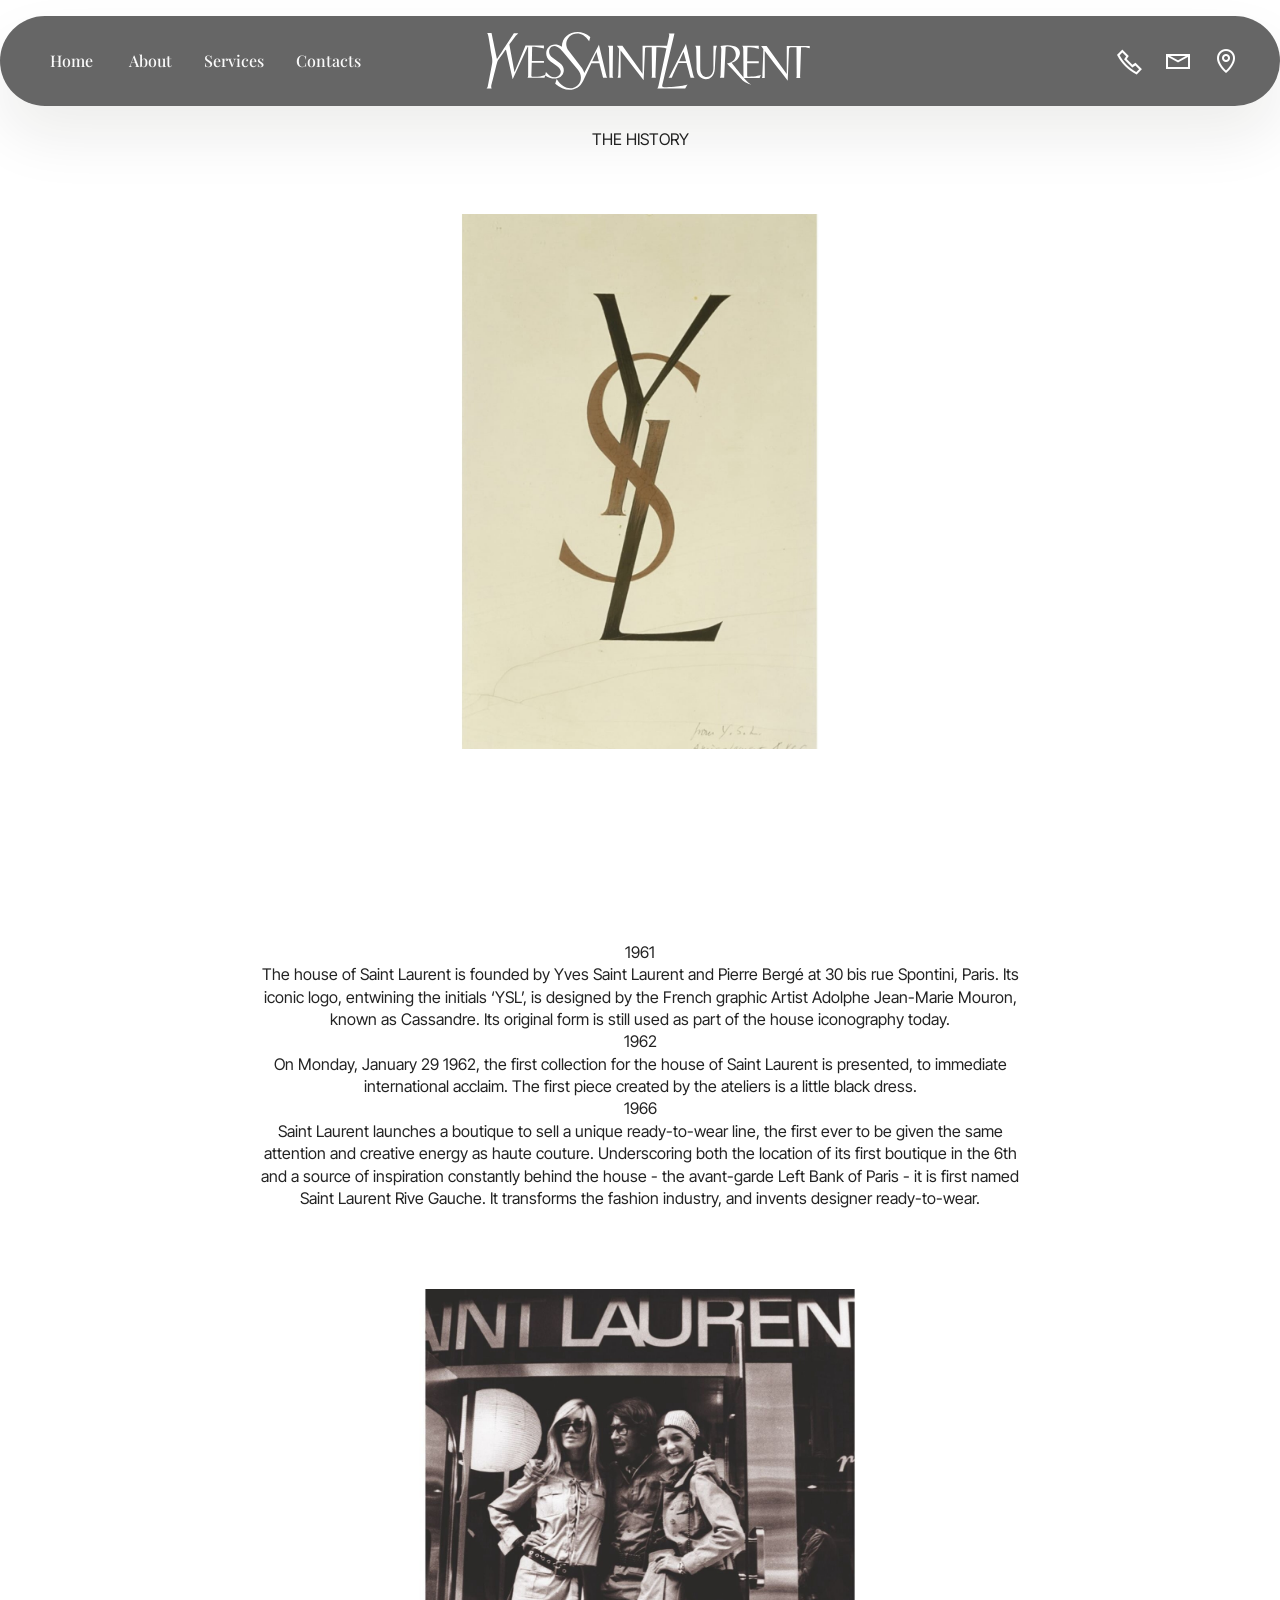
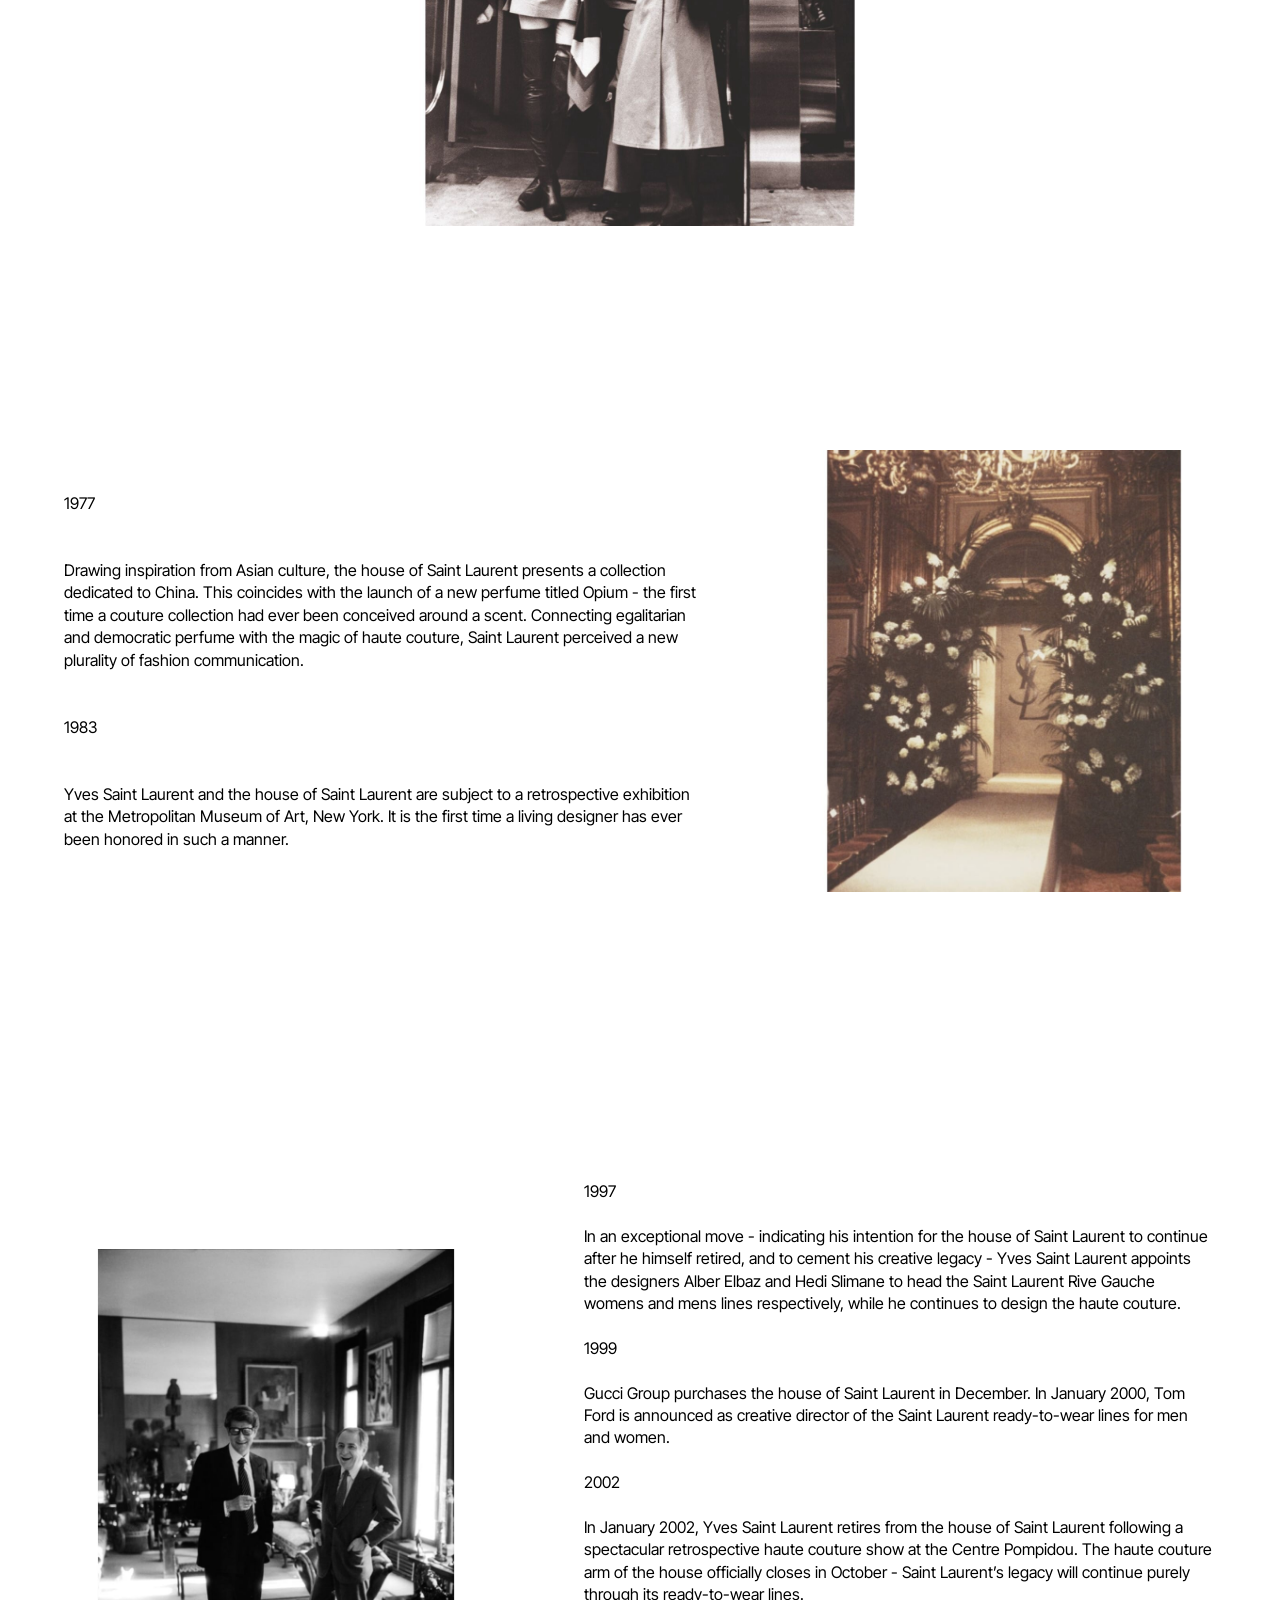
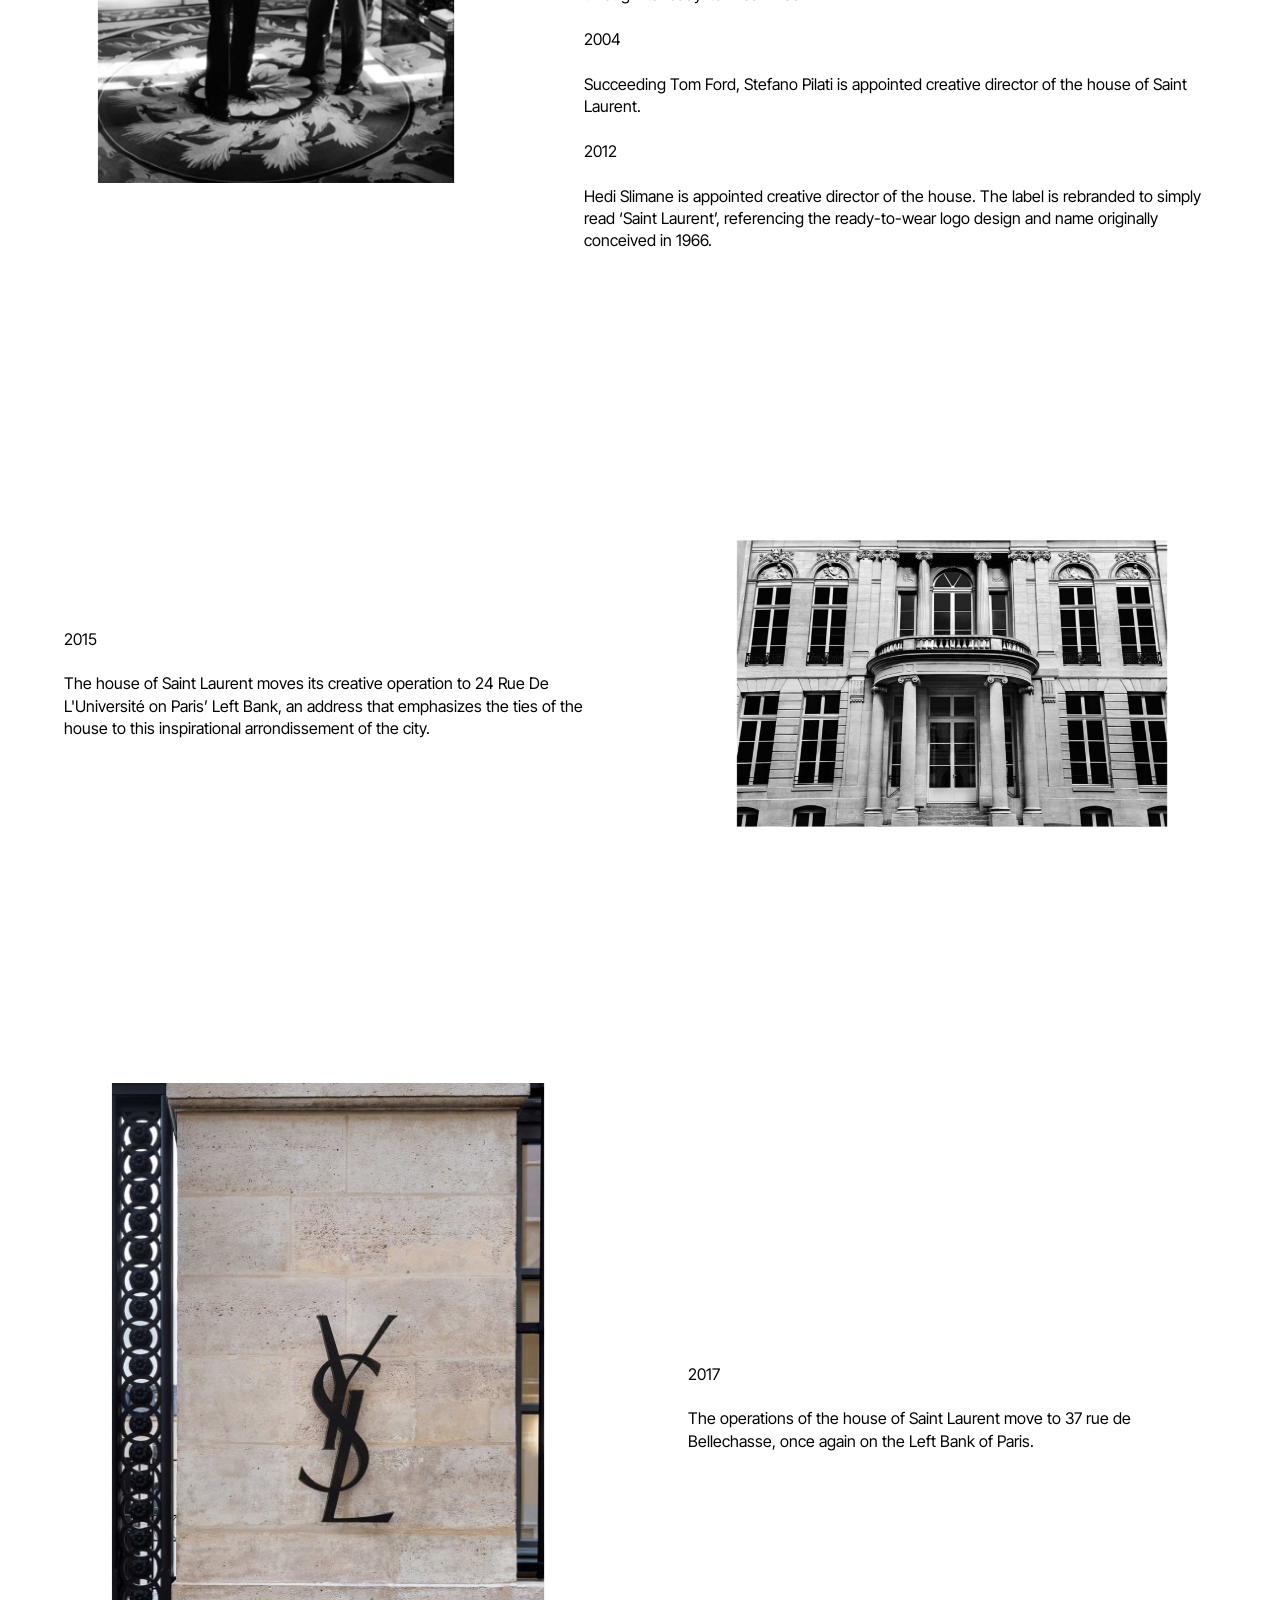
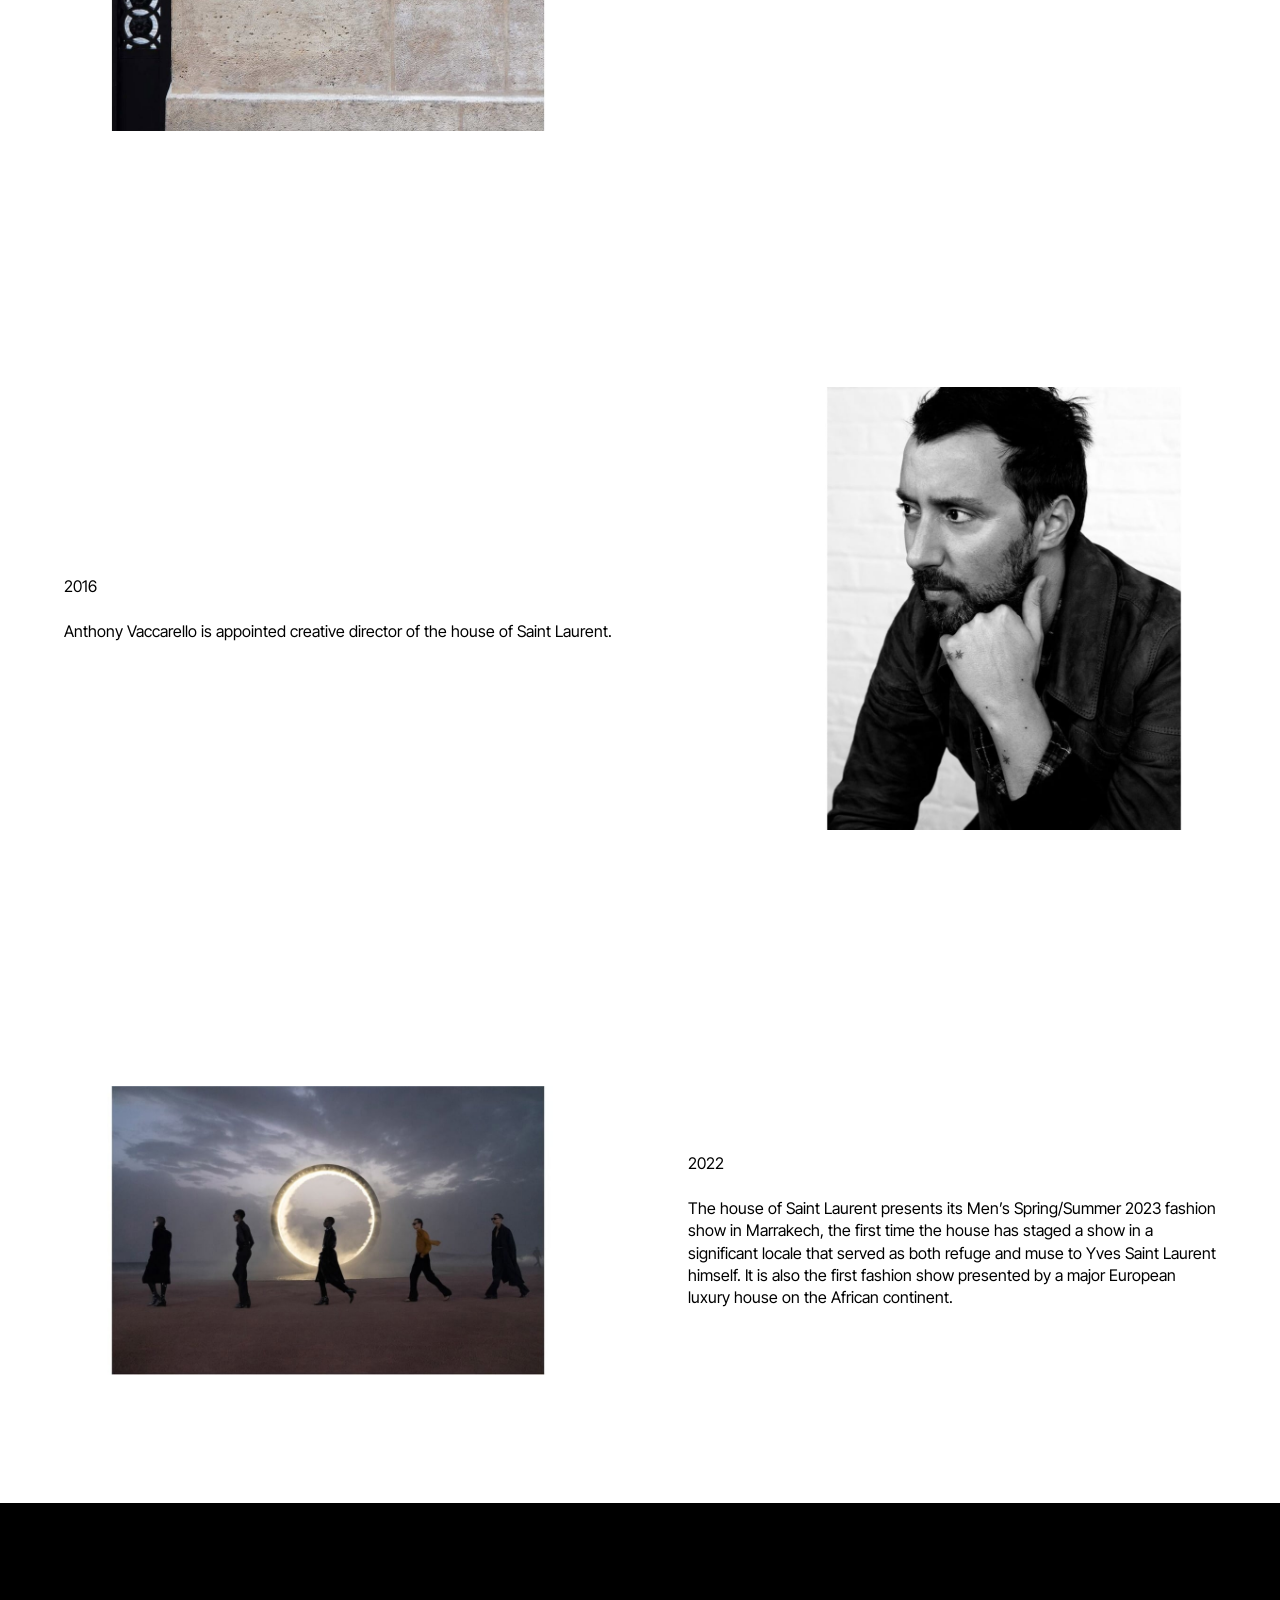
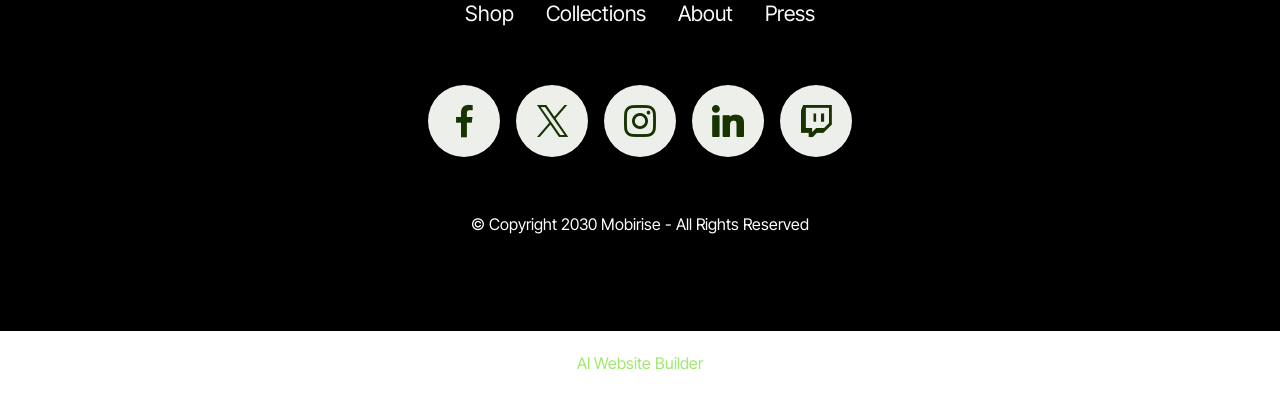
==== commit e1071ca7: "create github pages" ====
--- a/page1.html
+++ b/page1.html
@@ -20,7 +20,7 @@
   <noscript><link rel="stylesheet" href="https://fonts.googleapis.com/css?family=Inter+Tight:100,200,300,400,500,600,700,800,900,100i,200i,300i,400i,500i,600i,700i,800i,900i&display=swap"></noscript>
   <link rel="preload" href="https://fonts.googleapis.com/css?family=Playfair+Display:400,500,600,700,800,900,400i,500i,600i,700i,800i,900i&display=swap" as="style" onload="this.onload=null;this.rel='stylesheet'">
   <noscript><link rel="stylesheet" href="https://fonts.googleapis.com/css?family=Playfair+Display:400,500,600,700,800,900,400i,500i,600i,700i,800i,900i&display=swap"></noscript>
-  <link rel="preload" as="style" href="assets/mobirise/css/mbr-additional.css?v=upu8pJ"><link rel="stylesheet" href="assets/mobirise/css/mbr-additional.css?v=upu8pJ" type="text/css">
+  <link rel="preload" as="style" href="assets/mobirise/css/mbr-additional.css?v=kuIa0X"><link rel="stylesheet" href="assets/mobirise/css/mbr-additional.css?v=kuIa0X" type="text/css">
 
   
   
@@ -353,7 +353,7 @@
             </div>
         </div>
     </div>
-</section><section class="display-7" style="padding: 0;align-items: center;justify-content: center;flex-wrap: wrap;    align-content: center;display: flex;position: relative;height: 4rem;"><a href="https://mobiri.se/4250796" style="flex: 1 1;height: 4rem;position: absolute;width: 100%;z-index: 1;"><img alt="" style="height: 4rem;" src="[data-uri]"></a><p style="margin: 0;text-align: center;" class="display-7">&#8204;</p><a style="z-index:1" href="https://mobirise.com/html-builder.html">HTML Builder</a></section><script src="assets/bootstrap/js/bootstrap.bundle.min.js"></script>  <script src="assets/smoothscroll/smooth-scroll.js"></script>  <script src="assets/ytplayer/index.js"></script>  <script src="assets/dropdown/js/navbar-dropdown.js"></script>  <script src="assets/theme/js/script.js"></script>  
+</section><section class="display-7" style="padding: 0;align-items: center;justify-content: center;flex-wrap: wrap;    align-content: center;display: flex;position: relative;height: 4rem;"><a href="https://mobiri.se/4250796" style="flex: 1 1;height: 4rem;position: absolute;width: 100%;z-index: 1;"><img alt="" style="height: 4rem;" src="[data-uri]"></a><p style="margin: 0;text-align: center;" class="display-7">&#8204;</p><a style="z-index:1" href="https://mobirise.com/builder/ai-website-builder.html">AI Website Builder</a></section><script src="assets/bootstrap/js/bootstrap.bundle.min.js"></script>  <script src="assets/smoothscroll/smooth-scroll.js"></script>  <script src="assets/ytplayer/index.js"></script>  <script src="assets/dropdown/js/navbar-dropdown.js"></script>  <script src="assets/theme/js/script.js"></script>  
   
   
 </body>
--- a/assets/mobirise/css/mbr-additional.css
+++ b/assets/mobirise/css/mbr-additional.css
@@ -7037,3 +7037,3638 @@
 .cid-uZ5NbKQBJ5 .mbr-section-title {
   color: #ffffff;
 }
+.cid-uZ5TiyB6yX {
+  z-index: 1000;
+  width: 100%;
+}
+.cid-uZ5TiyB6yX .dropdown-item:before {
+  font-family: Moririse2 !important;
+  content: "\e966";
+  display: inline-block;
+  width: 0;
+  position: absolute;
+  left: 1rem;
+  top: 0.5rem;
+  margin-right: 0.5rem;
+  line-height: 1;
+  font-size: inherit;
+  vertical-align: middle;
+  text-align: center;
+  overflow: hidden;
+  transform: scale(0, 1);
+  transition: all 0.25s ease-in-out;
+}
+@media (max-width: 767px) {
+  .cid-uZ5TiyB6yX .navbar-toggler {
+    transform: scale(0.8);
+  }
+}
+.cid-uZ5TiyB6yX .navbar-nav {
+  margin: auto;
+  margin-left: 0;
+}
+@media (min-width: 992px) {
+  .cid-uZ5TiyB6yX .navbar-nav {
+    max-width: 45%;
+  }
+}
+.cid-uZ5TiyB6yX .navbar-nav .nav-item {
+  padding: 0 !important;
+  transition: .3s all !important;
+}
+.cid-uZ5TiyB6yX .navbar-nav .nav-item .nav-link {
+  padding: 16px !important;
+  margin: 0 !important;
+  border-radius: 1rem !important;
+  transition: .3s all !important;
+}
+.cid-uZ5TiyB6yX .navbar-nav .nav-item .nav-link:hover {
+  background-color: rgba(27, 31, 10, 0.06);
+}
+.cid-uZ5TiyB6yX .navbar-nav .open .nav-link::after {
+  transform: rotate(180deg);
+}
+@media (min-width: 992px) {
+  .cid-uZ5TiyB6yX .navbar-nav .open .nav-link::before {
+    content: "";
+    width: 100%;
+    height: 20px;
+    top: 100%;
+    background: transparent;
+    position: absolute;
+  }
+}
+.cid-uZ5TiyB6yX .navbar-nav .dropdown-item {
+  padding: 12px !important;
+  border-radius: 0.5rem !important;
+  margin: 0 8px !important;
+  transition: .3s all !important;
+}
+.cid-uZ5TiyB6yX .navbar-nav .dropdown-item:hover {
+  background-color: rgba(27, 31, 10, 0.06);
+}
+@media (min-width: 992px) {
+  .cid-uZ5TiyB6yX .navbar-nav {
+    padding-left: 1.5rem;
+  }
+}
+.cid-uZ5TiyB6yX .navbar-logo {
+  padding-left: 1rem;
+  margin: 0 !important;
+}
+@media (min-width: 992px) {
+  .cid-uZ5TiyB6yX .navbar-logo {
+    position: absolute;
+    left: 50%;
+    top: 50%;
+    transform: translate(-50%, -50%);
+  }
+}
+@media (max-width: 767px) {
+  .cid-uZ5TiyB6yX .navbar-logo {
+    padding-left: 1rem;
+  }
+}
+.cid-uZ5TiyB6yX .navbar-brand {
+  flex-shrink: 0;
+  align-items: center;
+  margin-right: 0;
+  padding: 10px 0;
+  transition: all 0.3s;
+  word-break: break-word;
+  z-index: 1;
+}
+.cid-uZ5TiyB6yX .navbar-brand img {
+  max-width: 100%;
+  max-height: 100%;
+  border-radius: 0px !important;
+}
+.cid-uZ5TiyB6yX .navbar-brand .navbar-caption {
+  line-height: inherit !important;
+}
+.cid-uZ5TiyB6yX .navbar-brand .navbar-logo a {
+  outline: none;
+}
+.cid-uZ5TiyB6yX .nav-link {
+  width: fit-content;
+  position: relative;
+}
+.cid-uZ5TiyB6yX .navbar-caption {
+  padding-left: 2rem;
+  padding-right: .5rem;
+}
+@media (max-width: 767px) {
+  .cid-uZ5TiyB6yX .navbar-caption {
+    padding-left: 1rem;
+  }
+}
+@media (max-width: 767px) {
+  .cid-uZ5TiyB6yX .nav-dropdown {
+    padding-bottom: 0.5rem;
+  }
+}
+.cid-uZ5TiyB6yX .nav-dropdown .link.dropdown-toggle::after {
+  margin-left: 0.5rem;
+  margin-top: 0.2rem;
+  transition: .3s all;
+}
+.cid-uZ5TiyB6yX .container {
+  display: flex;
+  height: 90px;
+  position: relative;
+  padding: 0.5rem 0.6rem;
+  flex-wrap: nowrap;
+  background: rgba(0, 0, 0, 0.6) !important;
+  left: 0;
+  right: 0;
+  -webkit-box-pack: justify;
+  -ms-flex-pack: justify;
+  justify-content: flex-end;
+  -webkit-box-align: center;
+  -webkit-align-items: center;
+  -ms-flex-align: center;
+  align-items: center;
+  border-radius: 100vw;
+  margin-top: 1rem;
+  background-color: #000000;
+  box-shadow: 0 30px 60px 0 rgba(27, 31, 10, 0.08);
+}
+@media (max-width: 992px) {
+  .cid-uZ5TiyB6yX .container {
+    padding-right: 2rem;
+  }
+}
+@media (max-width: 767px) {
+  .cid-uZ5TiyB6yX .container {
+    width: 95%;
+    height: 56px !important;
+    padding-right: 1rem;
+    margin-top: 0rem;
+  }
+}
+.cid-uZ5TiyB6yX .iconfont-wrapper {
+  color: #ffffff !important;
+  font-size: 1.5rem;
+  padding-right: 0.5rem;
+}
+.cid-uZ5TiyB6yX .dropdown-menu {
+  flex-wrap: wrap;
+  flex-direction: column;
+  max-width: 100%;
+  padding: 12px 4px !important;
+  border-radius: 1.5rem;
+  transition: .3s all !important;
+  min-width: auto;
+  background: #000000;
+  background: rgba(0, 0, 0, 0.6) !important;
+}
+.cid-uZ5TiyB6yX .nav-item:focus,
+.cid-uZ5TiyB6yX .nav-link:focus {
+  outline: none;
+}
+.cid-uZ5TiyB6yX .dropdown .dropdown-menu .dropdown-item {
+  width: auto;
+  transition: all 0.25s ease-in-out;
+}
+.cid-uZ5TiyB6yX .dropdown .dropdown-menu .dropdown-item::after {
+  right: 0.5rem;
+}
+.cid-uZ5TiyB6yX .dropdown .dropdown-menu .dropdown-item .mbr-iconfont {
+  margin-right: 0.5rem;
+  vertical-align: sub;
+}
+.cid-uZ5TiyB6yX .dropdown .dropdown-menu .dropdown-item .mbr-iconfont:before {
+  display: inline-block;
+  transform: scale(1, 1);
+  transition: all 0.25s ease-in-out;
+}
+.cid-uZ5TiyB6yX .collapsed .dropdown-menu .dropdown-item:before {
+  display: none;
+}
+.cid-uZ5TiyB6yX .collapsed .dropdown .dropdown-menu .dropdown-item {
+  padding: 0.235em 1.5em 0.235em 1.5em !important;
+  transition: none;
+  margin: 0 !important;
+}
+.cid-uZ5TiyB6yX .navbar {
+  min-height: 90px;
+  transition: all 0.3s;
+  border-bottom: 1px solid transparent;
+  background: transparent !important;
+  padding: 0 !important;
+  border: none !important;
+  box-shadow: none !important;
+  border-radius: 0 !important;
+}
+.cid-uZ5TiyB6yX .navbar.opened {
+  transition: all 0.3s;
+}
+.cid-uZ5TiyB6yX .navbar .dropdown-item {
+  padding: 0.5rem 1.8rem;
+}
+.cid-uZ5TiyB6yX .navbar .navbar-logo img {
+  width: auto;
+}
+.cid-uZ5TiyB6yX .navbar .navbar-collapse {
+  justify-content: flex-end;
+}
+.cid-uZ5TiyB6yX .navbar.collapsed {
+  justify-content: center;
+}
+.cid-uZ5TiyB6yX .navbar.collapsed .nav-item .nav-link::before {
+  display: none;
+}
+.cid-uZ5TiyB6yX .navbar.collapsed.opened .dropdown-menu {
+  top: 0;
+}
+@media (min-width: 992px) {
+  .cid-uZ5TiyB6yX .navbar.collapsed.opened:not(.navbar-short) .navbar-collapse {
+    max-height: calc(98.5vh - 3.7rem);
+  }
+}
+.cid-uZ5TiyB6yX .navbar.collapsed .dropdown-menu .dropdown-submenu {
+  left: 0 !important;
+}
+.cid-uZ5TiyB6yX .navbar.collapsed .dropdown-menu .dropdown-item:after {
+  right: auto;
+}
+.cid-uZ5TiyB6yX .navbar.collapsed .dropdown-menu .dropdown-toggle[data-toggle="dropdown-submenu"]:after {
+  margin-left: 0.5rem;
+  margin-top: 0.2rem;
+  border-top: 0.35em solid;
+  border-right: 0.35em solid transparent;
+  border-left: 0.35em solid transparent;
+  border-bottom: 0;
+  top: 41%;
+}
+.cid-uZ5TiyB6yX .navbar.collapsed ul.navbar-nav li {
+  margin: auto;
+}
+.cid-uZ5TiyB6yX .navbar.collapsed .dropdown-menu .dropdown-item {
+  padding: 0.25rem 1.5rem;
+  text-align: center;
+}
+.cid-uZ5TiyB6yX .navbar.collapsed .icons-menu {
+  padding-left: 0;
+  padding-right: 0;
+  padding-top: 0.5rem;
+  padding-bottom: 0.5rem;
+}
+@media (max-width: 767px) {
+  .cid-uZ5TiyB6yX .navbar {
+    min-height: 72px;
+  }
+  .cid-uZ5TiyB6yX .navbar .navbar-logo img {
+    height: 2rem !important;
+  }
+}
+@media (max-width: 991px) {
+  .cid-uZ5TiyB6yX .navbar .nav-item .nav-link::before {
+    display: none;
+  }
+  .cid-uZ5TiyB6yX .navbar.opened .dropdown-menu {
+    top: 0;
+  }
+  .cid-uZ5TiyB6yX .navbar .dropdown-menu .dropdown-submenu {
+    left: 0 !important;
+  }
+  .cid-uZ5TiyB6yX .navbar .dropdown-menu .dropdown-item:after {
+    right: auto;
+  }
+  .cid-uZ5TiyB6yX .navbar .dropdown-menu .dropdown-toggle[data-toggle="dropdown-submenu"]:after {
+    margin-left: 0.5rem;
+    margin-top: 0.2rem;
+    border-top: 0.35em solid;
+    border-right: 0.35em solid transparent;
+    border-left: 0.35em solid transparent;
+    border-bottom: 0;
+    top: 40%;
+  }
+  .cid-uZ5TiyB6yX .navbar .dropdown-menu .dropdown-item {
+    padding: 0.25rem 1.5rem !important;
+    text-align: center;
+  }
+  .cid-uZ5TiyB6yX .navbar .navbar-brand {
+    flex-shrink: initial;
+    flex-basis: auto;
+    word-break: break-word;
+    padding-right: 10px;
+  }
+  .cid-uZ5TiyB6yX .navbar .navbar-toggler {
+    flex-basis: auto;
+  }
+  .cid-uZ5TiyB6yX .navbar .icons-menu {
+    padding-left: 0;
+    padding-top: 0.5rem;
+    padding-bottom: 0.5rem;
+  }
+}
+.cid-uZ5TiyB6yX .navbar.navbar-short .navbar-logo img {
+  height: 2rem;
+}
+.cid-uZ5TiyB6yX .dropdown-item.active,
+.cid-uZ5TiyB6yX .dropdown-item:active {
+  background-color: transparent;
+}
+.cid-uZ5TiyB6yX .navbar-expand-lg .navbar-nav .nav-link {
+  padding: 0;
+}
+.cid-uZ5TiyB6yX .nav-dropdown .link.dropdown-toggle {
+  margin-right: 1.667em;
+}
+.cid-uZ5TiyB6yX .nav-dropdown .link.dropdown-toggle[aria-expanded="true"] {
+  margin-right: 0;
+  padding: 0.667em 1.667em;
+}
+.cid-uZ5TiyB6yX .navbar.navbar-expand-lg .dropdown .dropdown-menu {
+  background: #000000;
+}
+.cid-uZ5TiyB6yX .navbar.navbar-expand-lg .dropdown .dropdown-menu .dropdown-submenu {
+  margin: 0;
+  left: 105%;
+  transform: none;
+  top: -12px;
+}
+.cid-uZ5TiyB6yX .navbar .dropdown.open > .dropdown-menu {
+  display: flex;
+}
+.cid-uZ5TiyB6yX ul.navbar-nav {
+  flex-wrap: wrap;
+}
+.cid-uZ5TiyB6yX .navbar-buttons {
+  text-align: center;
+  min-width: 140px;
+}
+@media (max-width: 992px) {
+  .cid-uZ5TiyB6yX .navbar-buttons {
+    text-align: left;
+  }
+}
+.cid-uZ5TiyB6yX button.navbar-toggler {
+  outline: none;
+  width: 31px;
+  height: 20px;
+  cursor: pointer;
+  transition: all 0.2s;
+  position: relative;
+  align-self: center;
+}
+.cid-uZ5TiyB6yX button.navbar-toggler .hamburger span {
+  position: absolute;
+  right: 0;
+  width: 30px;
+  height: 2px;
+  border-right: 5px;
+  background-color: #ffffff;
+}
+.cid-uZ5TiyB6yX button.navbar-toggler .hamburger span:nth-child(1) {
+  top: 0;
+  transition: all 0.2s;
+}
+.cid-uZ5TiyB6yX button.navbar-toggler .hamburger span:nth-child(2) {
+  top: 8px;
+  transition: all 0.15s;
+}
+.cid-uZ5TiyB6yX button.navbar-toggler .hamburger span:nth-child(3) {
+  top: 8px;
+  transition: all 0.15s;
+}
+.cid-uZ5TiyB6yX button.navbar-toggler .hamburger span:nth-child(4) {
+  top: 16px;
+  transition: all 0.2s;
+}
+.cid-uZ5TiyB6yX nav.opened .hamburger span:nth-child(1) {
+  top: 8px;
+  width: 0;
+  opacity: 0;
+  right: 50%;
+  transition: all 0.2s;
+}
+.cid-uZ5TiyB6yX nav.opened .hamburger span:nth-child(2) {
+  transform: rotate(45deg);
+  transition: all 0.25s;
+}
+.cid-uZ5TiyB6yX nav.opened .hamburger span:nth-child(3) {
+  transform: rotate(-45deg);
+  transition: all 0.25s;
+}
+.cid-uZ5TiyB6yX nav.opened .hamburger span:nth-child(4) {
+  top: 8px;
+  width: 0;
+  opacity: 0;
+  right: 50%;
+  transition: all 0.2s;
+}
+.cid-uZ5TiyB6yX .navbar-dropdown {
+  padding: 0 1rem;
+}
+.cid-uZ5TiyB6yX a.nav-link {
+  display: flex;
+  align-items: center;
+  justify-content: center;
+}
+.cid-uZ5TiyB6yX .icons-menu {
+  flex-wrap: nowrap;
+  display: flex;
+  justify-content: center;
+  padding-left: 1rem;
+  padding-right: 1rem;
+  padding-top: 0.3rem;
+  text-align: center;
+}
+@media (max-width: 992px) {
+  .cid-uZ5TiyB6yX .icons-menu {
+    justify-content: flex-start;
+    margin-bottom: .5rem;
+  }
+}
+@media screen and (-ms-high-contrast: active), (-ms-high-contrast: none) {
+  .cid-uZ5TiyB6yX .navbar {
+    height: 70px;
+  }
+  .cid-uZ5TiyB6yX .navbar.opened {
+    height: auto;
+  }
+  .cid-uZ5TiyB6yX .nav-item .nav-link:hover::before {
+    width: 175%;
+    max-width: calc(100% + 2rem);
+    left: -1rem;
+  }
+}
+.cid-uZ5TiyB6yX .navbar .dropdown > .dropdown-menu {
+  display: none;
+  width: max-content;
+  max-width: 500px !important;
+  transform: translateX(-50%);
+  top: calc(100% + 20px);
+  left: 50%;
+}
+.cid-uZ5TiyB6yX .navbar .dropdown > .dropdown-menu .dropdown-item {
+  line-height: 1 !important;
+}
+.cid-uZ5TiyB6yX .navbar .dropdown > .dropdown-menu .dropdown .dropdown-item {
+  align-items: center;
+  display: flex;
+  height: max-content !important;
+  min-height: max-content !important;
+}
+.cid-uZ5TiyB6yX .navbar .dropdown > .dropdown-menu .dropdown .dropdown-item::after {
+  display: inline-block;
+  position: static;
+  margin-left: 0.5rem;
+  margin-top: 0;
+  margin-right: 0;
+  margin-bottom: 0;
+  transition: .3s all;
+  transform: rotate(-90deg);
+}
+.cid-uZ5TiyB6yX .navbar .dropdown > .dropdown-menu .dropdown.open .dropdown-item::after {
+  transform: rotate(0deg);
+}
+.cid-uZ5TiyB6yX .mbr-section-btn {
+  margin: -0.6rem -0.6rem;
+}
+.cid-uZ5TiyB6yX .navbar-toggler {
+  margin-left: 12px;
+  margin-right: 8px;
+  order: 1000;
+}
+@media (max-width: 991px) {
+  .cid-uZ5TiyB6yX .navbar-brand {
+    margin-right: auto;
+  }
+  .cid-uZ5TiyB6yX .navbar-collapse {
+    z-index: -1 !important;
+    position: absolute;
+    top: 110%;
+    left: 0;
+    width: 100%;
+    padding: 1rem;
+    border-radius: 1.5rem;
+    background: #000000;
+    opacity: 1;
+    border-color: rgba(0, 0, 0, 0.6) !important;
+    background: rgba(0, 0, 0, 0.6) !important;
+    backdrop-filter: blur(8px);
+  }
+  .cid-uZ5TiyB6yX .navbar-nav .nav-item .nav-link::after {
+    margin-left: 10px;
+  }
+  .cid-uZ5TiyB6yX .navbar-nav .dropdown-item:hover {
+    background-color: rgba(27, 31, 10, 0.06);
+  }
+  .cid-uZ5TiyB6yX .navbar .dropdown > .dropdown-menu {
+    max-width: 100% !important;
+    transform: translateX(0);
+    top: 10px;
+    left: 0;
+    padding: 8px !important;
+    border-radius: 1rem;
+    background-color: rgba(27, 31, 10, 0.04) !important;
+  }
+  .cid-uZ5TiyB6yX .navbar .dropdown > .dropdown-menu .dropdown-item {
+    padding: 8px !important;
+    line-height: 1 !important;
+    margin-bottom: 4px !important;
+  }
+  .cid-uZ5TiyB6yX .navbar .dropdown > .dropdown-menu .dropdown .dropdown-item {
+    align-items: center;
+    display: flex;
+    height: max-content !important;
+    min-height: max-content !important;
+  }
+  .cid-uZ5TiyB6yX .navbar .dropdown > .dropdown-menu .dropdown .dropdown-item::after {
+    display: inline-block;
+    position: static;
+    margin-left: 0.5rem;
+    margin-top: 0;
+    margin-right: 0;
+    margin-bottom: 0;
+    transition: .3s all;
+    transform: rotate(0deg);
+  }
+  .cid-uZ5TiyB6yX .navbar .dropdown > .dropdown-menu .dropdown.open .dropdown-item::after {
+    transform: rotate(180deg);
+  }
+  .cid-uZ5TiyB6yX .navbar .dropdown > .dropdown-menu .dropdown-submenu {
+    position: static;
+    width: 100%;
+    max-width: 100% !important;
+    transform: translateX(0) !important;
+    top: 0;
+    left: 0;
+    padding: 8px !important;
+    border-radius: 1rem;
+    background-color: rgba(27, 31, 10, 0.04) !important;
+  }
+  .cid-uZ5TiyB6yX .navbar .dropdown.open > .dropdown-menu {
+    display: flex !important;
+    flex-direction: column;
+    align-items: flex-start;
+  }
+}
+@media (max-width: 575px) {
+  .cid-uZ5TiyB6yX .navbar-collapse {
+    padding: 1rem;
+  }
+}
+.cid-uZ5TiyPhtL {
+  padding-top: 8rem;
+  padding-bottom: 8rem;
+  background-color: #ffffff;
+}
+.cid-uZ5TiyPhtL .mbr-fallback-image.disabled {
+  display: none;
+}
+.cid-uZ5TiyPhtL .mbr-fallback-image {
+  display: block;
+  background-size: cover;
+  background-position: center center;
+  width: 100%;
+  height: 100%;
+  position: absolute;
+  top: 0;
+}
+@media (max-width: 991px) {
+  .cid-uZ5TiyPhtL .image-wrapper {
+    margin-bottom: 1rem;
+  }
+}
+.cid-uZ5TiyPhtL .row {
+  align-items: center;
+}
+@media (max-width: 991px) {
+  .cid-uZ5TiyPhtL .image-wrapper {
+    padding: 1rem;
+  }
+}
+@media (min-width: 992px) {
+  .cid-uZ5TiyPhtL .text-wrapper {
+    padding: 0 2rem;
+  }
+}
+.cid-uZ5TiyPhtL .mbr-section-title {
+  color: #000000;
+}
+.cid-uZ5TiyPhtL .mbr-text,
+.cid-uZ5TiyPhtL .mbr-section-btn {
+  color: #000000;
+}
+.cid-uZ5Tiz0HIl {
+  padding-top: 0rem;
+  padding-bottom: 3rem;
+  background-color: #ffffff;
+}
+.cid-uZ5Tiz0HIl h6 {
+  line-height: 1.2;
+}
+.cid-uZ5Tiz0HIl img,
+.cid-uZ5Tiz0HIl .item-img {
+  width: 100%;
+  height: 100%;
+}
+.cid-uZ5Tiz0HIl .item:focus,
+.cid-uZ5Tiz0HIl span:focus {
+  outline: none;
+}
+.cid-uZ5Tiz0HIl .item-wrapper {
+  position: relative;
+  display: flex;
+  flex-flow: column nowrap;
+  margin-bottom: 2rem;
+}
+.cid-uZ5Tiz0HIl .mbr-section-btn {
+  margin-top: auto !important;
+  text-align: center;
+}
+.cid-uZ5Tiz0HIl .mbr-section-title {
+  color: #000000;
+}
+.cid-uZ5Tiz0HIl .mbr-text,
+.cid-uZ5Tiz0HIl .mbr-section-btn {
+  color: #000000;
+}
+.cid-uZ5Tiz0HIl .item-title {
+  color: #000000;
+  text-align: center;
+}
+.cid-uZ5Tiz0HIl .item-subtitle {
+  color: #000000;
+  text-align: center;
+}
+.cid-uZ5Tiz0HIl .item-text {
+  color: #000000;
+  text-align: center;
+}
+.cid-uZ5Tiz0HIl .content-head {
+  max-width: 800px;
+}
+@media (max-width: 767px) {
+  .cid-uZ5Tiz0HIl .item-wrapper {
+    margin-bottom: 1rem;
+  }
+}
+.cid-uZ5Tizc3it {
+  padding-top: 6rem;
+  padding-bottom: 6rem;
+  background-color: #000000;
+}
+.cid-uZ5Tizc3it .social-row {
+  display: flex;
+  justify-content: center;
+  align-items: center;
+  flex-wrap: wrap;
+}
+.cid-uZ5Tizc3it .social-row .soc-item {
+  margin: 8px;
+}
+.cid-uZ5Tizc3it .social-row .soc-item a:hover .mbr-iconfont,
+.cid-uZ5Tizc3it .social-row .soc-item a:focus .mbr-iconfont {
+  background-color: #ffffff;
+}
+.cid-uZ5Tizc3it .social-row .soc-item a .mbr-iconfont {
+  width: 72px;
+  height: 72px;
+  display: flex;
+  align-items: center;
+  justify-content: center;
+  border-radius: 100%;
+  font-size: 32px;
+  background-color: #edefeb;
+  color: #163300;
+  transition: all 0.3s ease-in-out;
+}
+.cid-uZ5Tizc3it .row-links {
+  width: 100%;
+  justify-content: center;
+}
+.cid-uZ5Tizc3it .header-menu {
+  list-style: none;
+  display: flex;
+  justify-content: center;
+  flex-wrap: wrap;
+  padding: 0;
+  margin-bottom: 0;
+}
+.cid-uZ5Tizc3it .header-menu li {
+  padding: 0 1rem 1rem 1rem;
+}
+.cid-uZ5Tizc3it .header-menu li p {
+  margin: 0;
+}
+.cid-uZ5Tizc3it .copyright {
+  margin-bottom: 0;
+  color: #ffffff;
+  text-align: center;
+}
+.cid-uZ5Tizc3it .mbr-section-title {
+  color: #ffffff;
+}
+.cid-uZ5UYXlZCA {
+  z-index: 1000;
+  width: 100%;
+}
+.cid-uZ5UYXlZCA .dropdown-item:before {
+  font-family: Moririse2 !important;
+  content: "\e966";
+  display: inline-block;
+  width: 0;
+  position: absolute;
+  left: 1rem;
+  top: 0.5rem;
+  margin-right: 0.5rem;
+  line-height: 1;
+  font-size: inherit;
+  vertical-align: middle;
+  text-align: center;
+  overflow: hidden;
+  transform: scale(0, 1);
+  transition: all 0.25s ease-in-out;
+}
+@media (max-width: 767px) {
+  .cid-uZ5UYXlZCA .navbar-toggler {
+    transform: scale(0.8);
+  }
+}
+.cid-uZ5UYXlZCA .navbar-nav {
+  margin: auto;
+  margin-left: 0;
+}
+@media (min-width: 992px) {
+  .cid-uZ5UYXlZCA .navbar-nav {
+    max-width: 45%;
+  }
+}
+.cid-uZ5UYXlZCA .navbar-nav .nav-item {
+  padding: 0 !important;
+  transition: .3s all !important;
+}
+.cid-uZ5UYXlZCA .navbar-nav .nav-item .nav-link {
+  padding: 16px !important;
+  margin: 0 !important;
+  border-radius: 1rem !important;
+  transition: .3s all !important;
+}
+.cid-uZ5UYXlZCA .navbar-nav .nav-item .nav-link:hover {
+  background-color: rgba(27, 31, 10, 0.06);
+}
+.cid-uZ5UYXlZCA .navbar-nav .open .nav-link::after {
+  transform: rotate(180deg);
+}
+@media (min-width: 992px) {
+  .cid-uZ5UYXlZCA .navbar-nav .open .nav-link::before {
+    content: "";
+    width: 100%;
+    height: 20px;
+    top: 100%;
+    background: transparent;
+    position: absolute;
+  }
+}
+.cid-uZ5UYXlZCA .navbar-nav .dropdown-item {
+  padding: 12px !important;
+  border-radius: 0.5rem !important;
+  margin: 0 8px !important;
+  transition: .3s all !important;
+}
+.cid-uZ5UYXlZCA .navbar-nav .dropdown-item:hover {
+  background-color: rgba(27, 31, 10, 0.06);
+}
+@media (min-width: 992px) {
+  .cid-uZ5UYXlZCA .navbar-nav {
+    padding-left: 1.5rem;
+  }
+}
+.cid-uZ5UYXlZCA .navbar-logo {
+  padding-left: 1rem;
+  margin: 0 !important;
+}
+@media (min-width: 992px) {
+  .cid-uZ5UYXlZCA .navbar-logo {
+    position: absolute;
+    left: 50%;
+    top: 50%;
+    transform: translate(-50%, -50%);
+  }
+}
+@media (max-width: 767px) {
+  .cid-uZ5UYXlZCA .navbar-logo {
+    padding-left: 1rem;
+  }
+}
+.cid-uZ5UYXlZCA .navbar-brand {
+  flex-shrink: 0;
+  align-items: center;
+  margin-right: 0;
+  padding: 10px 0;
+  transition: all 0.3s;
+  word-break: break-word;
+  z-index: 1;
+}
+.cid-uZ5UYXlZCA .navbar-brand img {
+  max-width: 100%;
+  max-height: 100%;
+  border-radius: 0px !important;
+}
+.cid-uZ5UYXlZCA .navbar-brand .navbar-caption {
+  line-height: inherit !important;
+}
+.cid-uZ5UYXlZCA .navbar-brand .navbar-logo a {
+  outline: none;
+}
+.cid-uZ5UYXlZCA .nav-link {
+  width: fit-content;
+  position: relative;
+}
+.cid-uZ5UYXlZCA .navbar-caption {
+  padding-left: 2rem;
+  padding-right: .5rem;
+}
+@media (max-width: 767px) {
+  .cid-uZ5UYXlZCA .navbar-caption {
+    padding-left: 1rem;
+  }
+}
+@media (max-width: 767px) {
+  .cid-uZ5UYXlZCA .nav-dropdown {
+    padding-bottom: 0.5rem;
+  }
+}
+.cid-uZ5UYXlZCA .nav-dropdown .link.dropdown-toggle::after {
+  margin-left: 0.5rem;
+  margin-top: 0.2rem;
+  transition: .3s all;
+}
+.cid-uZ5UYXlZCA .container {
+  display: flex;
+  height: 90px;
+  position: relative;
+  padding: 0.5rem 0.6rem;
+  flex-wrap: nowrap;
+  background: rgba(0, 0, 0, 0.6) !important;
+  left: 0;
+  right: 0;
+  -webkit-box-pack: justify;
+  -ms-flex-pack: justify;
+  justify-content: flex-end;
+  -webkit-box-align: center;
+  -webkit-align-items: center;
+  -ms-flex-align: center;
+  align-items: center;
+  border-radius: 100vw;
+  margin-top: 1rem;
+  background-color: #000000;
+  box-shadow: 0 30px 60px 0 rgba(27, 31, 10, 0.08);
+}
+@media (max-width: 992px) {
+  .cid-uZ5UYXlZCA .container {
+    padding-right: 2rem;
+  }
+}
+@media (max-width: 767px) {
+  .cid-uZ5UYXlZCA .container {
+    width: 95%;
+    height: 56px !important;
+    padding-right: 1rem;
+    margin-top: 0rem;
+  }
+}
+.cid-uZ5UYXlZCA .iconfont-wrapper {
+  color: #ffffff !important;
+  font-size: 1.5rem;
+  padding-right: 0.5rem;
+}
+.cid-uZ5UYXlZCA .dropdown-menu {
+  flex-wrap: wrap;
+  flex-direction: column;
+  max-width: 100%;
+  padding: 12px 4px !important;
+  border-radius: 1.5rem;
+  transition: .3s all !important;
+  min-width: auto;
+  background: #000000;
+  background: rgba(0, 0, 0, 0.6) !important;
+}
+.cid-uZ5UYXlZCA .nav-item:focus,
+.cid-uZ5UYXlZCA .nav-link:focus {
+  outline: none;
+}
+.cid-uZ5UYXlZCA .dropdown .dropdown-menu .dropdown-item {
+  width: auto;
+  transition: all 0.25s ease-in-out;
+}
+.cid-uZ5UYXlZCA .dropdown .dropdown-menu .dropdown-item::after {
+  right: 0.5rem;
+}
+.cid-uZ5UYXlZCA .dropdown .dropdown-menu .dropdown-item .mbr-iconfont {
+  margin-right: 0.5rem;
+  vertical-align: sub;
+}
+.cid-uZ5UYXlZCA .dropdown .dropdown-menu .dropdown-item .mbr-iconfont:before {
+  display: inline-block;
+  transform: scale(1, 1);
+  transition: all 0.25s ease-in-out;
+}
+.cid-uZ5UYXlZCA .collapsed .dropdown-menu .dropdown-item:before {
+  display: none;
+}
+.cid-uZ5UYXlZCA .collapsed .dropdown .dropdown-menu .dropdown-item {
+  padding: 0.235em 1.5em 0.235em 1.5em !important;
+  transition: none;
+  margin: 0 !important;
+}
+.cid-uZ5UYXlZCA .navbar {
+  min-height: 90px;
+  transition: all 0.3s;
+  border-bottom: 1px solid transparent;
+  background: transparent !important;
+  padding: 0 !important;
+  border: none !important;
+  box-shadow: none !important;
+  border-radius: 0 !important;
+}
+.cid-uZ5UYXlZCA .navbar.opened {
+  transition: all 0.3s;
+}
+.cid-uZ5UYXlZCA .navbar .dropdown-item {
+  padding: 0.5rem 1.8rem;
+}
+.cid-uZ5UYXlZCA .navbar .navbar-logo img {
+  width: auto;
+}
+.cid-uZ5UYXlZCA .navbar .navbar-collapse {
+  justify-content: flex-end;
+}
+.cid-uZ5UYXlZCA .navbar.collapsed {
+  justify-content: center;
+}
+.cid-uZ5UYXlZCA .navbar.collapsed .nav-item .nav-link::before {
+  display: none;
+}
+.cid-uZ5UYXlZCA .navbar.collapsed.opened .dropdown-menu {
+  top: 0;
+}
+@media (min-width: 992px) {
+  .cid-uZ5UYXlZCA .navbar.collapsed.opened:not(.navbar-short) .navbar-collapse {
+    max-height: calc(98.5vh - 3.7rem);
+  }
+}
+.cid-uZ5UYXlZCA .navbar.collapsed .dropdown-menu .dropdown-submenu {
+  left: 0 !important;
+}
+.cid-uZ5UYXlZCA .navbar.collapsed .dropdown-menu .dropdown-item:after {
+  right: auto;
+}
+.cid-uZ5UYXlZCA .navbar.collapsed .dropdown-menu .dropdown-toggle[data-toggle="dropdown-submenu"]:after {
+  margin-left: 0.5rem;
+  margin-top: 0.2rem;
+  border-top: 0.35em solid;
+  border-right: 0.35em solid transparent;
+  border-left: 0.35em solid transparent;
+  border-bottom: 0;
+  top: 41%;
+}
+.cid-uZ5UYXlZCA .navbar.collapsed ul.navbar-nav li {
+  margin: auto;
+}
+.cid-uZ5UYXlZCA .navbar.collapsed .dropdown-menu .dropdown-item {
+  padding: 0.25rem 1.5rem;
+  text-align: center;
+}
+.cid-uZ5UYXlZCA .navbar.collapsed .icons-menu {
+  padding-left: 0;
+  padding-right: 0;
+  padding-top: 0.5rem;
+  padding-bottom: 0.5rem;
+}
+@media (max-width: 767px) {
+  .cid-uZ5UYXlZCA .navbar {
+    min-height: 72px;
+  }
+  .cid-uZ5UYXlZCA .navbar .navbar-logo img {
+    height: 2rem !important;
+  }
+}
+@media (max-width: 991px) {
+  .cid-uZ5UYXlZCA .navbar .nav-item .nav-link::before {
+    display: none;
+  }
+  .cid-uZ5UYXlZCA .navbar.opened .dropdown-menu {
+    top: 0;
+  }
+  .cid-uZ5UYXlZCA .navbar .dropdown-menu .dropdown-submenu {
+    left: 0 !important;
+  }
+  .cid-uZ5UYXlZCA .navbar .dropdown-menu .dropdown-item:after {
+    right: auto;
+  }
+  .cid-uZ5UYXlZCA .navbar .dropdown-menu .dropdown-toggle[data-toggle="dropdown-submenu"]:after {
+    margin-left: 0.5rem;
+    margin-top: 0.2rem;
+    border-top: 0.35em solid;
+    border-right: 0.35em solid transparent;
+    border-left: 0.35em solid transparent;
+    border-bottom: 0;
+    top: 40%;
+  }
+  .cid-uZ5UYXlZCA .navbar .dropdown-menu .dropdown-item {
+    padding: 0.25rem 1.5rem !important;
+    text-align: center;
+  }
+  .cid-uZ5UYXlZCA .navbar .navbar-brand {
+    flex-shrink: initial;
+    flex-basis: auto;
+    word-break: break-word;
+    padding-right: 10px;
+  }
+  .cid-uZ5UYXlZCA .navbar .navbar-toggler {
+    flex-basis: auto;
+  }
+  .cid-uZ5UYXlZCA .navbar .icons-menu {
+    padding-left: 0;
+    padding-top: 0.5rem;
+    padding-bottom: 0.5rem;
+  }
+}
+.cid-uZ5UYXlZCA .navbar.navbar-short .navbar-logo img {
+  height: 2rem;
+}
+.cid-uZ5UYXlZCA .dropdown-item.active,
+.cid-uZ5UYXlZCA .dropdown-item:active {
+  background-color: transparent;
+}
+.cid-uZ5UYXlZCA .navbar-expand-lg .navbar-nav .nav-link {
+  padding: 0;
+}
+.cid-uZ5UYXlZCA .nav-dropdown .link.dropdown-toggle {
+  margin-right: 1.667em;
+}
+.cid-uZ5UYXlZCA .nav-dropdown .link.dropdown-toggle[aria-expanded="true"] {
+  margin-right: 0;
+  padding: 0.667em 1.667em;
+}
+.cid-uZ5UYXlZCA .navbar.navbar-expand-lg .dropdown .dropdown-menu {
+  background: #000000;
+}
+.cid-uZ5UYXlZCA .navbar.navbar-expand-lg .dropdown .dropdown-menu .dropdown-submenu {
+  margin: 0;
+  left: 105%;
+  transform: none;
+  top: -12px;
+}
+.cid-uZ5UYXlZCA .navbar .dropdown.open > .dropdown-menu {
+  display: flex;
+}
+.cid-uZ5UYXlZCA ul.navbar-nav {
+  flex-wrap: wrap;
+}
+.cid-uZ5UYXlZCA .navbar-buttons {
+  text-align: center;
+  min-width: 140px;
+}
+@media (max-width: 992px) {
+  .cid-uZ5UYXlZCA .navbar-buttons {
+    text-align: left;
+  }
+}
+.cid-uZ5UYXlZCA button.navbar-toggler {
+  outline: none;
+  width: 31px;
+  height: 20px;
+  cursor: pointer;
+  transition: all 0.2s;
+  position: relative;
+  align-self: center;
+}
+.cid-uZ5UYXlZCA button.navbar-toggler .hamburger span {
+  position: absolute;
+  right: 0;
+  width: 30px;
+  height: 2px;
+  border-right: 5px;
+  background-color: #ffffff;
+}
+.cid-uZ5UYXlZCA button.navbar-toggler .hamburger span:nth-child(1) {
+  top: 0;
+  transition: all 0.2s;
+}
+.cid-uZ5UYXlZCA button.navbar-toggler .hamburger span:nth-child(2) {
+  top: 8px;
+  transition: all 0.15s;
+}
+.cid-uZ5UYXlZCA button.navbar-toggler .hamburger span:nth-child(3) {
+  top: 8px;
+  transition: all 0.15s;
+}
+.cid-uZ5UYXlZCA button.navbar-toggler .hamburger span:nth-child(4) {
+  top: 16px;
+  transition: all 0.2s;
+}
+.cid-uZ5UYXlZCA nav.opened .hamburger span:nth-child(1) {
+  top: 8px;
+  width: 0;
+  opacity: 0;
+  right: 50%;
+  transition: all 0.2s;
+}
+.cid-uZ5UYXlZCA nav.opened .hamburger span:nth-child(2) {
+  transform: rotate(45deg);
+  transition: all 0.25s;
+}
+.cid-uZ5UYXlZCA nav.opened .hamburger span:nth-child(3) {
+  transform: rotate(-45deg);
+  transition: all 0.25s;
+}
+.cid-uZ5UYXlZCA nav.opened .hamburger span:nth-child(4) {
+  top: 8px;
+  width: 0;
+  opacity: 0;
+  right: 50%;
+  transition: all 0.2s;
+}
+.cid-uZ5UYXlZCA .navbar-dropdown {
+  padding: 0 1rem;
+}
+.cid-uZ5UYXlZCA a.nav-link {
+  display: flex;
+  align-items: center;
+  justify-content: center;
+}
+.cid-uZ5UYXlZCA .icons-menu {
+  flex-wrap: nowrap;
+  display: flex;
+  justify-content: center;
+  padding-left: 1rem;
+  padding-right: 1rem;
+  padding-top: 0.3rem;
+  text-align: center;
+}
+@media (max-width: 992px) {
+  .cid-uZ5UYXlZCA .icons-menu {
+    justify-content: flex-start;
+    margin-bottom: .5rem;
+  }
+}
+@media screen and (-ms-high-contrast: active), (-ms-high-contrast: none) {
+  .cid-uZ5UYXlZCA .navbar {
+    height: 70px;
+  }
+  .cid-uZ5UYXlZCA .navbar.opened {
+    height: auto;
+  }
+  .cid-uZ5UYXlZCA .nav-item .nav-link:hover::before {
+    width: 175%;
+    max-width: calc(100% + 2rem);
+    left: -1rem;
+  }
+}
+.cid-uZ5UYXlZCA .navbar .dropdown > .dropdown-menu {
+  display: none;
+  width: max-content;
+  max-width: 500px !important;
+  transform: translateX(-50%);
+  top: calc(100% + 20px);
+  left: 50%;
+}
+.cid-uZ5UYXlZCA .navbar .dropdown > .dropdown-menu .dropdown-item {
+  line-height: 1 !important;
+}
+.cid-uZ5UYXlZCA .navbar .dropdown > .dropdown-menu .dropdown .dropdown-item {
+  align-items: center;
+  display: flex;
+  height: max-content !important;
+  min-height: max-content !important;
+}
+.cid-uZ5UYXlZCA .navbar .dropdown > .dropdown-menu .dropdown .dropdown-item::after {
+  display: inline-block;
+  position: static;
+  margin-left: 0.5rem;
+  margin-top: 0;
+  margin-right: 0;
+  margin-bottom: 0;
+  transition: .3s all;
+  transform: rotate(-90deg);
+}
+.cid-uZ5UYXlZCA .navbar .dropdown > .dropdown-menu .dropdown.open .dropdown-item::after {
+  transform: rotate(0deg);
+}
+.cid-uZ5UYXlZCA .mbr-section-btn {
+  margin: -0.6rem -0.6rem;
+}
+.cid-uZ5UYXlZCA .navbar-toggler {
+  margin-left: 12px;
+  margin-right: 8px;
+  order: 1000;
+}
+@media (max-width: 991px) {
+  .cid-uZ5UYXlZCA .navbar-brand {
+    margin-right: auto;
+  }
+  .cid-uZ5UYXlZCA .navbar-collapse {
+    z-index: -1 !important;
+    position: absolute;
+    top: 110%;
+    left: 0;
+    width: 100%;
+    padding: 1rem;
+    border-radius: 1.5rem;
+    background: #000000;
+    opacity: 1;
+    border-color: rgba(0, 0, 0, 0.6) !important;
+    background: rgba(0, 0, 0, 0.6) !important;
+    backdrop-filter: blur(8px);
+  }
+  .cid-uZ5UYXlZCA .navbar-nav .nav-item .nav-link::after {
+    margin-left: 10px;
+  }
+  .cid-uZ5UYXlZCA .navbar-nav .dropdown-item:hover {
+    background-color: rgba(27, 31, 10, 0.06);
+  }
+  .cid-uZ5UYXlZCA .navbar .dropdown > .dropdown-menu {
+    max-width: 100% !important;
+    transform: translateX(0);
+    top: 10px;
+    left: 0;
+    padding: 8px !important;
+    border-radius: 1rem;
+    background-color: rgba(27, 31, 10, 0.04) !important;
+  }
+  .cid-uZ5UYXlZCA .navbar .dropdown > .dropdown-menu .dropdown-item {
+    padding: 8px !important;
+    line-height: 1 !important;
+    margin-bottom: 4px !important;
+  }
+  .cid-uZ5UYXlZCA .navbar .dropdown > .dropdown-menu .dropdown .dropdown-item {
+    align-items: center;
+    display: flex;
+    height: max-content !important;
+    min-height: max-content !important;
+  }
+  .cid-uZ5UYXlZCA .navbar .dropdown > .dropdown-menu .dropdown .dropdown-item::after {
+    display: inline-block;
+    position: static;
+    margin-left: 0.5rem;
+    margin-top: 0;
+    margin-right: 0;
+    margin-bottom: 0;
+    transition: .3s all;
+    transform: rotate(0deg);
+  }
+  .cid-uZ5UYXlZCA .navbar .dropdown > .dropdown-menu .dropdown.open .dropdown-item::after {
+    transform: rotate(180deg);
+  }
+  .cid-uZ5UYXlZCA .navbar .dropdown > .dropdown-menu .dropdown-submenu {
+    position: static;
+    width: 100%;
+    max-width: 100% !important;
+    transform: translateX(0) !important;
+    top: 0;
+    left: 0;
+    padding: 8px !important;
+    border-radius: 1rem;
+    background-color: rgba(27, 31, 10, 0.04) !important;
+  }
+  .cid-uZ5UYXlZCA .navbar .dropdown.open > .dropdown-menu {
+    display: flex !important;
+    flex-direction: column;
+    align-items: flex-start;
+  }
+}
+@media (max-width: 575px) {
+  .cid-uZ5UYXlZCA .navbar-collapse {
+    padding: 1rem;
+  }
+}
+.cid-uZ5UYXAa3g {
+  padding-top: 8rem;
+  padding-bottom: 8rem;
+  background-color: #ffffff;
+}
+.cid-uZ5UYXAa3g .mbr-fallback-image.disabled {
+  display: none;
+}
+.cid-uZ5UYXAa3g .mbr-fallback-image {
+  display: block;
+  background-size: cover;
+  background-position: center center;
+  width: 100%;
+  height: 100%;
+  position: absolute;
+  top: 0;
+}
+@media (max-width: 991px) {
+  .cid-uZ5UYXAa3g .image-wrapper {
+    margin-bottom: 1rem;
+  }
+}
+.cid-uZ5UYXAa3g .row {
+  align-items: center;
+}
+@media (max-width: 991px) {
+  .cid-uZ5UYXAa3g .image-wrapper {
+    padding: 1rem;
+  }
+}
+@media (min-width: 992px) {
+  .cid-uZ5UYXAa3g .text-wrapper {
+    padding: 0 2rem;
+  }
+}
+.cid-uZ5UYXAa3g .mbr-section-title {
+  color: #000000;
+}
+.cid-uZ5UYXAa3g .mbr-text,
+.cid-uZ5UYXAa3g .mbr-section-btn {
+  color: #000000;
+}
+.cid-uZ5UYXOhBm {
+  padding-top: 0rem;
+  padding-bottom: 3rem;
+  background-color: #ffffff;
+}
+.cid-uZ5UYXOhBm h6 {
+  line-height: 1.2;
+}
+.cid-uZ5UYXOhBm img,
+.cid-uZ5UYXOhBm .item-img {
+  width: 100%;
+  height: 100%;
+}
+.cid-uZ5UYXOhBm .item:focus,
+.cid-uZ5UYXOhBm span:focus {
+  outline: none;
+}
+.cid-uZ5UYXOhBm .item-wrapper {
+  position: relative;
+  display: flex;
+  flex-flow: column nowrap;
+  margin-bottom: 2rem;
+}
+.cid-uZ5UYXOhBm .mbr-section-btn {
+  margin-top: auto !important;
+  text-align: center;
+}
+.cid-uZ5UYXOhBm .mbr-section-title {
+  color: #000000;
+}
+.cid-uZ5UYXOhBm .mbr-text,
+.cid-uZ5UYXOhBm .mbr-section-btn {
+  color: #000000;
+}
+.cid-uZ5UYXOhBm .item-title {
+  color: #000000;
+  text-align: center;
+}
+.cid-uZ5UYXOhBm .item-subtitle {
+  color: #000000;
+  text-align: center;
+}
+.cid-uZ5UYXOhBm .item-text {
+  color: #000000;
+  text-align: center;
+}
+.cid-uZ5UYXOhBm .content-head {
+  max-width: 800px;
+}
+@media (max-width: 767px) {
+  .cid-uZ5UYXOhBm .item-wrapper {
+    margin-bottom: 1rem;
+  }
+}
+.cid-uZ5UYY37Mm {
+  padding-top: 6rem;
+  padding-bottom: 6rem;
+  background-color: #000000;
+}
+.cid-uZ5UYY37Mm .social-row {
+  display: flex;
+  justify-content: center;
+  align-items: center;
+  flex-wrap: wrap;
+}
+.cid-uZ5UYY37Mm .social-row .soc-item {
+  margin: 8px;
+}
+.cid-uZ5UYY37Mm .social-row .soc-item a:hover .mbr-iconfont,
+.cid-uZ5UYY37Mm .social-row .soc-item a:focus .mbr-iconfont {
+  background-color: #ffffff;
+}
+.cid-uZ5UYY37Mm .social-row .soc-item a .mbr-iconfont {
+  width: 72px;
+  height: 72px;
+  display: flex;
+  align-items: center;
+  justify-content: center;
+  border-radius: 100%;
+  font-size: 32px;
+  background-color: #edefeb;
+  color: #163300;
+  transition: all 0.3s ease-in-out;
+}
+.cid-uZ5UYY37Mm .row-links {
+  width: 100%;
+  justify-content: center;
+}
+.cid-uZ5UYY37Mm .header-menu {
+  list-style: none;
+  display: flex;
+  justify-content: center;
+  flex-wrap: wrap;
+  padding: 0;
+  margin-bottom: 0;
+}
+.cid-uZ5UYY37Mm .header-menu li {
+  padding: 0 1rem 1rem 1rem;
+}
+.cid-uZ5UYY37Mm .header-menu li p {
+  margin: 0;
+}
+.cid-uZ5UYY37Mm .copyright {
+  margin-bottom: 0;
+  color: #ffffff;
+  text-align: center;
+}
+.cid-uZ5UYY37Mm .mbr-section-title {
+  color: #ffffff;
+}
+.cid-uZ5WgWA4e4 {
+  z-index: 1000;
+  width: 100%;
+}
+.cid-uZ5WgWA4e4 .dropdown-item:before {
+  font-family: Moririse2 !important;
+  content: "\e966";
+  display: inline-block;
+  width: 0;
+  position: absolute;
+  left: 1rem;
+  top: 0.5rem;
+  margin-right: 0.5rem;
+  line-height: 1;
+  font-size: inherit;
+  vertical-align: middle;
+  text-align: center;
+  overflow: hidden;
+  transform: scale(0, 1);
+  transition: all 0.25s ease-in-out;
+}
+@media (max-width: 767px) {
+  .cid-uZ5WgWA4e4 .navbar-toggler {
+    transform: scale(0.8);
+  }
+}
+.cid-uZ5WgWA4e4 .navbar-nav {
+  margin: auto;
+  margin-left: 0;
+}
+@media (min-width: 992px) {
+  .cid-uZ5WgWA4e4 .navbar-nav {
+    max-width: 45%;
+  }
+}
+.cid-uZ5WgWA4e4 .navbar-nav .nav-item {
+  padding: 0 !important;
+  transition: .3s all !important;
+}
+.cid-uZ5WgWA4e4 .navbar-nav .nav-item .nav-link {
+  padding: 16px !important;
+  margin: 0 !important;
+  border-radius: 1rem !important;
+  transition: .3s all !important;
+}
+.cid-uZ5WgWA4e4 .navbar-nav .nav-item .nav-link:hover {
+  background-color: rgba(27, 31, 10, 0.06);
+}
+.cid-uZ5WgWA4e4 .navbar-nav .open .nav-link::after {
+  transform: rotate(180deg);
+}
+@media (min-width: 992px) {
+  .cid-uZ5WgWA4e4 .navbar-nav .open .nav-link::before {
+    content: "";
+    width: 100%;
+    height: 20px;
+    top: 100%;
+    background: transparent;
+    position: absolute;
+  }
+}
+.cid-uZ5WgWA4e4 .navbar-nav .dropdown-item {
+  padding: 12px !important;
+  border-radius: 0.5rem !important;
+  margin: 0 8px !important;
+  transition: .3s all !important;
+}
+.cid-uZ5WgWA4e4 .navbar-nav .dropdown-item:hover {
+  background-color: rgba(27, 31, 10, 0.06);
+}
+@media (min-width: 992px) {
+  .cid-uZ5WgWA4e4 .navbar-nav {
+    padding-left: 1.5rem;
+  }
+}
+.cid-uZ5WgWA4e4 .navbar-logo {
+  padding-left: 1rem;
+  margin: 0 !important;
+}
+@media (min-width: 992px) {
+  .cid-uZ5WgWA4e4 .navbar-logo {
+    position: absolute;
+    left: 50%;
+    top: 50%;
+    transform: translate(-50%, -50%);
+  }
+}
+@media (max-width: 767px) {
+  .cid-uZ5WgWA4e4 .navbar-logo {
+    padding-left: 1rem;
+  }
+}
+.cid-uZ5WgWA4e4 .navbar-brand {
+  flex-shrink: 0;
+  align-items: center;
+  margin-right: 0;
+  padding: 10px 0;
+  transition: all 0.3s;
+  word-break: break-word;
+  z-index: 1;
+}
+.cid-uZ5WgWA4e4 .navbar-brand img {
+  max-width: 100%;
+  max-height: 100%;
+  border-radius: 0px !important;
+}
+.cid-uZ5WgWA4e4 .navbar-brand .navbar-caption {
+  line-height: inherit !important;
+}
+.cid-uZ5WgWA4e4 .navbar-brand .navbar-logo a {
+  outline: none;
+}
+.cid-uZ5WgWA4e4 .nav-link {
+  width: fit-content;
+  position: relative;
+}
+.cid-uZ5WgWA4e4 .navbar-caption {
+  padding-left: 2rem;
+  padding-right: .5rem;
+}
+@media (max-width: 767px) {
+  .cid-uZ5WgWA4e4 .navbar-caption {
+    padding-left: 1rem;
+  }
+}
+@media (max-width: 767px) {
+  .cid-uZ5WgWA4e4 .nav-dropdown {
+    padding-bottom: 0.5rem;
+  }
+}
+.cid-uZ5WgWA4e4 .nav-dropdown .link.dropdown-toggle::after {
+  margin-left: 0.5rem;
+  margin-top: 0.2rem;
+  transition: .3s all;
+}
+.cid-uZ5WgWA4e4 .container {
+  display: flex;
+  height: 90px;
+  position: relative;
+  padding: 0.5rem 0.6rem;
+  flex-wrap: nowrap;
+  background: rgba(0, 0, 0, 0.6) !important;
+  left: 0;
+  right: 0;
+  -webkit-box-pack: justify;
+  -ms-flex-pack: justify;
+  justify-content: flex-end;
+  -webkit-box-align: center;
+  -webkit-align-items: center;
+  -ms-flex-align: center;
+  align-items: center;
+  border-radius: 100vw;
+  margin-top: 1rem;
+  background-color: #000000;
+  box-shadow: 0 30px 60px 0 rgba(27, 31, 10, 0.08);
+}
+@media (max-width: 992px) {
+  .cid-uZ5WgWA4e4 .container {
+    padding-right: 2rem;
+  }
+}
+@media (max-width: 767px) {
+  .cid-uZ5WgWA4e4 .container {
+    width: 95%;
+    height: 56px !important;
+    padding-right: 1rem;
+    margin-top: 0rem;
+  }
+}
+.cid-uZ5WgWA4e4 .iconfont-wrapper {
+  color: #ffffff !important;
+  font-size: 1.5rem;
+  padding-right: 0.5rem;
+}
+.cid-uZ5WgWA4e4 .dropdown-menu {
+  flex-wrap: wrap;
+  flex-direction: column;
+  max-width: 100%;
+  padding: 12px 4px !important;
+  border-radius: 1.5rem;
+  transition: .3s all !important;
+  min-width: auto;
+  background: #000000;
+  background: rgba(0, 0, 0, 0.6) !important;
+}
+.cid-uZ5WgWA4e4 .nav-item:focus,
+.cid-uZ5WgWA4e4 .nav-link:focus {
+  outline: none;
+}
+.cid-uZ5WgWA4e4 .dropdown .dropdown-menu .dropdown-item {
+  width: auto;
+  transition: all 0.25s ease-in-out;
+}
+.cid-uZ5WgWA4e4 .dropdown .dropdown-menu .dropdown-item::after {
+  right: 0.5rem;
+}
+.cid-uZ5WgWA4e4 .dropdown .dropdown-menu .dropdown-item .mbr-iconfont {
+  margin-right: 0.5rem;
+  vertical-align: sub;
+}
+.cid-uZ5WgWA4e4 .dropdown .dropdown-menu .dropdown-item .mbr-iconfont:before {
+  display: inline-block;
+  transform: scale(1, 1);
+  transition: all 0.25s ease-in-out;
+}
+.cid-uZ5WgWA4e4 .collapsed .dropdown-menu .dropdown-item:before {
+  display: none;
+}
+.cid-uZ5WgWA4e4 .collapsed .dropdown .dropdown-menu .dropdown-item {
+  padding: 0.235em 1.5em 0.235em 1.5em !important;
+  transition: none;
+  margin: 0 !important;
+}
+.cid-uZ5WgWA4e4 .navbar {
+  min-height: 90px;
+  transition: all 0.3s;
+  border-bottom: 1px solid transparent;
+  background: transparent !important;
+  padding: 0 !important;
+  border: none !important;
+  box-shadow: none !important;
+  border-radius: 0 !important;
+}
+.cid-uZ5WgWA4e4 .navbar.opened {
+  transition: all 0.3s;
+}
+.cid-uZ5WgWA4e4 .navbar .dropdown-item {
+  padding: 0.5rem 1.8rem;
+}
+.cid-uZ5WgWA4e4 .navbar .navbar-logo img {
+  width: auto;
+}
+.cid-uZ5WgWA4e4 .navbar .navbar-collapse {
+  justify-content: flex-end;
+}
+.cid-uZ5WgWA4e4 .navbar.collapsed {
+  justify-content: center;
+}
+.cid-uZ5WgWA4e4 .navbar.collapsed .nav-item .nav-link::before {
+  display: none;
+}
+.cid-uZ5WgWA4e4 .navbar.collapsed.opened .dropdown-menu {
+  top: 0;
+}
+@media (min-width: 992px) {
+  .cid-uZ5WgWA4e4 .navbar.collapsed.opened:not(.navbar-short) .navbar-collapse {
+    max-height: calc(98.5vh - 3.7rem);
+  }
+}
+.cid-uZ5WgWA4e4 .navbar.collapsed .dropdown-menu .dropdown-submenu {
+  left: 0 !important;
+}
+.cid-uZ5WgWA4e4 .navbar.collapsed .dropdown-menu .dropdown-item:after {
+  right: auto;
+}
+.cid-uZ5WgWA4e4 .navbar.collapsed .dropdown-menu .dropdown-toggle[data-toggle="dropdown-submenu"]:after {
+  margin-left: 0.5rem;
+  margin-top: 0.2rem;
+  border-top: 0.35em solid;
+  border-right: 0.35em solid transparent;
+  border-left: 0.35em solid transparent;
+  border-bottom: 0;
+  top: 41%;
+}
+.cid-uZ5WgWA4e4 .navbar.collapsed ul.navbar-nav li {
+  margin: auto;
+}
+.cid-uZ5WgWA4e4 .navbar.collapsed .dropdown-menu .dropdown-item {
+  padding: 0.25rem 1.5rem;
+  text-align: center;
+}
+.cid-uZ5WgWA4e4 .navbar.collapsed .icons-menu {
+  padding-left: 0;
+  padding-right: 0;
+  padding-top: 0.5rem;
+  padding-bottom: 0.5rem;
+}
+@media (max-width: 767px) {
+  .cid-uZ5WgWA4e4 .navbar {
+    min-height: 72px;
+  }
+  .cid-uZ5WgWA4e4 .navbar .navbar-logo img {
+    height: 2rem !important;
+  }
+}
+@media (max-width: 991px) {
+  .cid-uZ5WgWA4e4 .navbar .nav-item .nav-link::before {
+    display: none;
+  }
+  .cid-uZ5WgWA4e4 .navbar.opened .dropdown-menu {
+    top: 0;
+  }
+  .cid-uZ5WgWA4e4 .navbar .dropdown-menu .dropdown-submenu {
+    left: 0 !important;
+  }
+  .cid-uZ5WgWA4e4 .navbar .dropdown-menu .dropdown-item:after {
+    right: auto;
+  }
+  .cid-uZ5WgWA4e4 .navbar .dropdown-menu .dropdown-toggle[data-toggle="dropdown-submenu"]:after {
+    margin-left: 0.5rem;
+    margin-top: 0.2rem;
+    border-top: 0.35em solid;
+    border-right: 0.35em solid transparent;
+    border-left: 0.35em solid transparent;
+    border-bottom: 0;
+    top: 40%;
+  }
+  .cid-uZ5WgWA4e4 .navbar .dropdown-menu .dropdown-item {
+    padding: 0.25rem 1.5rem !important;
+    text-align: center;
+  }
+  .cid-uZ5WgWA4e4 .navbar .navbar-brand {
+    flex-shrink: initial;
+    flex-basis: auto;
+    word-break: break-word;
+    padding-right: 10px;
+  }
+  .cid-uZ5WgWA4e4 .navbar .navbar-toggler {
+    flex-basis: auto;
+  }
+  .cid-uZ5WgWA4e4 .navbar .icons-menu {
+    padding-left: 0;
+    padding-top: 0.5rem;
+    padding-bottom: 0.5rem;
+  }
+}
+.cid-uZ5WgWA4e4 .navbar.navbar-short .navbar-logo img {
+  height: 2rem;
+}
+.cid-uZ5WgWA4e4 .dropdown-item.active,
+.cid-uZ5WgWA4e4 .dropdown-item:active {
+  background-color: transparent;
+}
+.cid-uZ5WgWA4e4 .navbar-expand-lg .navbar-nav .nav-link {
+  padding: 0;
+}
+.cid-uZ5WgWA4e4 .nav-dropdown .link.dropdown-toggle {
+  margin-right: 1.667em;
+}
+.cid-uZ5WgWA4e4 .nav-dropdown .link.dropdown-toggle[aria-expanded="true"] {
+  margin-right: 0;
+  padding: 0.667em 1.667em;
+}
+.cid-uZ5WgWA4e4 .navbar.navbar-expand-lg .dropdown .dropdown-menu {
+  background: #000000;
+}
+.cid-uZ5WgWA4e4 .navbar.navbar-expand-lg .dropdown .dropdown-menu .dropdown-submenu {
+  margin: 0;
+  left: 105%;
+  transform: none;
+  top: -12px;
+}
+.cid-uZ5WgWA4e4 .navbar .dropdown.open > .dropdown-menu {
+  display: flex;
+}
+.cid-uZ5WgWA4e4 ul.navbar-nav {
+  flex-wrap: wrap;
+}
+.cid-uZ5WgWA4e4 .navbar-buttons {
+  text-align: center;
+  min-width: 140px;
+}
+@media (max-width: 992px) {
+  .cid-uZ5WgWA4e4 .navbar-buttons {
+    text-align: left;
+  }
+}
+.cid-uZ5WgWA4e4 button.navbar-toggler {
+  outline: none;
+  width: 31px;
+  height: 20px;
+  cursor: pointer;
+  transition: all 0.2s;
+  position: relative;
+  align-self: center;
+}
+.cid-uZ5WgWA4e4 button.navbar-toggler .hamburger span {
+  position: absolute;
+  right: 0;
+  width: 30px;
+  height: 2px;
+  border-right: 5px;
+  background-color: #ffffff;
+}
+.cid-uZ5WgWA4e4 button.navbar-toggler .hamburger span:nth-child(1) {
+  top: 0;
+  transition: all 0.2s;
+}
+.cid-uZ5WgWA4e4 button.navbar-toggler .hamburger span:nth-child(2) {
+  top: 8px;
+  transition: all 0.15s;
+}
+.cid-uZ5WgWA4e4 button.navbar-toggler .hamburger span:nth-child(3) {
+  top: 8px;
+  transition: all 0.15s;
+}
+.cid-uZ5WgWA4e4 button.navbar-toggler .hamburger span:nth-child(4) {
+  top: 16px;
+  transition: all 0.2s;
+}
+.cid-uZ5WgWA4e4 nav.opened .hamburger span:nth-child(1) {
+  top: 8px;
+  width: 0;
+  opacity: 0;
+  right: 50%;
+  transition: all 0.2s;
+}
+.cid-uZ5WgWA4e4 nav.opened .hamburger span:nth-child(2) {
+  transform: rotate(45deg);
+  transition: all 0.25s;
+}
+.cid-uZ5WgWA4e4 nav.opened .hamburger span:nth-child(3) {
+  transform: rotate(-45deg);
+  transition: all 0.25s;
+}
+.cid-uZ5WgWA4e4 nav.opened .hamburger span:nth-child(4) {
+  top: 8px;
+  width: 0;
+  opacity: 0;
+  right: 50%;
+  transition: all 0.2s;
+}
+.cid-uZ5WgWA4e4 .navbar-dropdown {
+  padding: 0 1rem;
+}
+.cid-uZ5WgWA4e4 a.nav-link {
+  display: flex;
+  align-items: center;
+  justify-content: center;
+}
+.cid-uZ5WgWA4e4 .icons-menu {
+  flex-wrap: nowrap;
+  display: flex;
+  justify-content: center;
+  padding-left: 1rem;
+  padding-right: 1rem;
+  padding-top: 0.3rem;
+  text-align: center;
+}
+@media (max-width: 992px) {
+  .cid-uZ5WgWA4e4 .icons-menu {
+    justify-content: flex-start;
+    margin-bottom: .5rem;
+  }
+}
+@media screen and (-ms-high-contrast: active), (-ms-high-contrast: none) {
+  .cid-uZ5WgWA4e4 .navbar {
+    height: 70px;
+  }
+  .cid-uZ5WgWA4e4 .navbar.opened {
+    height: auto;
+  }
+  .cid-uZ5WgWA4e4 .nav-item .nav-link:hover::before {
+    width: 175%;
+    max-width: calc(100% + 2rem);
+    left: -1rem;
+  }
+}
+.cid-uZ5WgWA4e4 .navbar .dropdown > .dropdown-menu {
+  display: none;
+  width: max-content;
+  max-width: 500px !important;
+  transform: translateX(-50%);
+  top: calc(100% + 20px);
+  left: 50%;
+}
+.cid-uZ5WgWA4e4 .navbar .dropdown > .dropdown-menu .dropdown-item {
+  line-height: 1 !important;
+}
+.cid-uZ5WgWA4e4 .navbar .dropdown > .dropdown-menu .dropdown .dropdown-item {
+  align-items: center;
+  display: flex;
+  height: max-content !important;
+  min-height: max-content !important;
+}
+.cid-uZ5WgWA4e4 .navbar .dropdown > .dropdown-menu .dropdown .dropdown-item::after {
+  display: inline-block;
+  position: static;
+  margin-left: 0.5rem;
+  margin-top: 0;
+  margin-right: 0;
+  margin-bottom: 0;
+  transition: .3s all;
+  transform: rotate(-90deg);
+}
+.cid-uZ5WgWA4e4 .navbar .dropdown > .dropdown-menu .dropdown.open .dropdown-item::after {
+  transform: rotate(0deg);
+}
+.cid-uZ5WgWA4e4 .mbr-section-btn {
+  margin: -0.6rem -0.6rem;
+}
+.cid-uZ5WgWA4e4 .navbar-toggler {
+  margin-left: 12px;
+  margin-right: 8px;
+  order: 1000;
+}
+@media (max-width: 991px) {
+  .cid-uZ5WgWA4e4 .navbar-brand {
+    margin-right: auto;
+  }
+  .cid-uZ5WgWA4e4 .navbar-collapse {
+    z-index: -1 !important;
+    position: absolute;
+    top: 110%;
+    left: 0;
+    width: 100%;
+    padding: 1rem;
+    border-radius: 1.5rem;
+    background: #000000;
+    opacity: 1;
+    border-color: rgba(0, 0, 0, 0.6) !important;
+    background: rgba(0, 0, 0, 0.6) !important;
+    backdrop-filter: blur(8px);
+  }
+  .cid-uZ5WgWA4e4 .navbar-nav .nav-item .nav-link::after {
+    margin-left: 10px;
+  }
+  .cid-uZ5WgWA4e4 .navbar-nav .dropdown-item:hover {
+    background-color: rgba(27, 31, 10, 0.06);
+  }
+  .cid-uZ5WgWA4e4 .navbar .dropdown > .dropdown-menu {
+    max-width: 100% !important;
+    transform: translateX(0);
+    top: 10px;
+    left: 0;
+    padding: 8px !important;
+    border-radius: 1rem;
+    background-color: rgba(27, 31, 10, 0.04) !important;
+  }
+  .cid-uZ5WgWA4e4 .navbar .dropdown > .dropdown-menu .dropdown-item {
+    padding: 8px !important;
+    line-height: 1 !important;
+    margin-bottom: 4px !important;
+  }
+  .cid-uZ5WgWA4e4 .navbar .dropdown > .dropdown-menu .dropdown .dropdown-item {
+    align-items: center;
+    display: flex;
+    height: max-content !important;
+    min-height: max-content !important;
+  }
+  .cid-uZ5WgWA4e4 .navbar .dropdown > .dropdown-menu .dropdown .dropdown-item::after {
+    display: inline-block;
+    position: static;
+    margin-left: 0.5rem;
+    margin-top: 0;
+    margin-right: 0;
+    margin-bottom: 0;
+    transition: .3s all;
+    transform: rotate(0deg);
+  }
+  .cid-uZ5WgWA4e4 .navbar .dropdown > .dropdown-menu .dropdown.open .dropdown-item::after {
+    transform: rotate(180deg);
+  }
+  .cid-uZ5WgWA4e4 .navbar .dropdown > .dropdown-menu .dropdown-submenu {
+    position: static;
+    width: 100%;
+    max-width: 100% !important;
+    transform: translateX(0) !important;
+    top: 0;
+    left: 0;
+    padding: 8px !important;
+    border-radius: 1rem;
+    background-color: rgba(27, 31, 10, 0.04) !important;
+  }
+  .cid-uZ5WgWA4e4 .navbar .dropdown.open > .dropdown-menu {
+    display: flex !important;
+    flex-direction: column;
+    align-items: flex-start;
+  }
+}
+@media (max-width: 575px) {
+  .cid-uZ5WgWA4e4 .navbar-collapse {
+    padding: 1rem;
+  }
+}
+.cid-uZ5WgWOqvN {
+  padding-top: 8rem;
+  padding-bottom: 8rem;
+  background-color: #ffffff;
+}
+.cid-uZ5WgWOqvN .mbr-fallback-image.disabled {
+  display: none;
+}
+.cid-uZ5WgWOqvN .mbr-fallback-image {
+  display: block;
+  background-size: cover;
+  background-position: center center;
+  width: 100%;
+  height: 100%;
+  position: absolute;
+  top: 0;
+}
+@media (max-width: 991px) {
+  .cid-uZ5WgWOqvN .image-wrapper {
+    margin-bottom: 1rem;
+  }
+}
+.cid-uZ5WgWOqvN .row {
+  align-items: center;
+}
+@media (max-width: 991px) {
+  .cid-uZ5WgWOqvN .image-wrapper {
+    padding: 1rem;
+  }
+}
+@media (min-width: 992px) {
+  .cid-uZ5WgWOqvN .text-wrapper {
+    padding: 0 2rem;
+  }
+}
+.cid-uZ5WgWOqvN .mbr-section-title {
+  color: #000000;
+}
+.cid-uZ5WgWOqvN .mbr-text,
+.cid-uZ5WgWOqvN .mbr-section-btn {
+  color: #000000;
+}
+.cid-uZ5WgWYf4F {
+  padding-top: 0rem;
+  padding-bottom: 3rem;
+  background-color: #ffffff;
+}
+.cid-uZ5WgWYf4F h6 {
+  line-height: 1.2;
+}
+.cid-uZ5WgWYf4F img,
+.cid-uZ5WgWYf4F .item-img {
+  width: 100%;
+  height: 100%;
+}
+.cid-uZ5WgWYf4F .item:focus,
+.cid-uZ5WgWYf4F span:focus {
+  outline: none;
+}
+.cid-uZ5WgWYf4F .item-wrapper {
+  position: relative;
+  display: flex;
+  flex-flow: column nowrap;
+  margin-bottom: 2rem;
+}
+.cid-uZ5WgWYf4F .mbr-section-btn {
+  margin-top: auto !important;
+  text-align: center;
+}
+.cid-uZ5WgWYf4F .mbr-section-title {
+  color: #000000;
+}
+.cid-uZ5WgWYf4F .mbr-text,
+.cid-uZ5WgWYf4F .mbr-section-btn {
+  color: #000000;
+}
+.cid-uZ5WgWYf4F .item-title {
+  color: #000000;
+  text-align: center;
+}
+.cid-uZ5WgWYf4F .item-subtitle {
+  color: #000000;
+  text-align: center;
+}
+.cid-uZ5WgWYf4F .item-text {
+  color: #000000;
+  text-align: center;
+}
+.cid-uZ5WgWYf4F .content-head {
+  max-width: 800px;
+}
+@media (max-width: 767px) {
+  .cid-uZ5WgWYf4F .item-wrapper {
+    margin-bottom: 1rem;
+  }
+}
+.cid-uZ5WgXaxEj {
+  padding-top: 6rem;
+  padding-bottom: 6rem;
+  background-color: #000000;
+}
+.cid-uZ5WgXaxEj .social-row {
+  display: flex;
+  justify-content: center;
+  align-items: center;
+  flex-wrap: wrap;
+}
+.cid-uZ5WgXaxEj .social-row .soc-item {
+  margin: 8px;
+}
+.cid-uZ5WgXaxEj .social-row .soc-item a:hover .mbr-iconfont,
+.cid-uZ5WgXaxEj .social-row .soc-item a:focus .mbr-iconfont {
+  background-color: #ffffff;
+}
+.cid-uZ5WgXaxEj .social-row .soc-item a .mbr-iconfont {
+  width: 72px;
+  height: 72px;
+  display: flex;
+  align-items: center;
+  justify-content: center;
+  border-radius: 100%;
+  font-size: 32px;
+  background-color: #edefeb;
+  color: #163300;
+  transition: all 0.3s ease-in-out;
+}
+.cid-uZ5WgXaxEj .row-links {
+  width: 100%;
+  justify-content: center;
+}
+.cid-uZ5WgXaxEj .header-menu {
+  list-style: none;
+  display: flex;
+  justify-content: center;
+  flex-wrap: wrap;
+  padding: 0;
+  margin-bottom: 0;
+}
+.cid-uZ5WgXaxEj .header-menu li {
+  padding: 0 1rem 1rem 1rem;
+}
+.cid-uZ5WgXaxEj .header-menu li p {
+  margin: 0;
+}
+.cid-uZ5WgXaxEj .copyright {
+  margin-bottom: 0;
+  color: #ffffff;
+  text-align: center;
+}
+.cid-uZ5WgXaxEj .mbr-section-title {
+  color: #ffffff;
+}
+.cid-uZ5YfiXK5g {
+  z-index: 1000;
+  width: 100%;
+}
+.cid-uZ5YfiXK5g .dropdown-item:before {
+  font-family: Moririse2 !important;
+  content: "\e966";
+  display: inline-block;
+  width: 0;
+  position: absolute;
+  left: 1rem;
+  top: 0.5rem;
+  margin-right: 0.5rem;
+  line-height: 1;
+  font-size: inherit;
+  vertical-align: middle;
+  text-align: center;
+  overflow: hidden;
+  transform: scale(0, 1);
+  transition: all 0.25s ease-in-out;
+}
+@media (max-width: 767px) {
+  .cid-uZ5YfiXK5g .navbar-toggler {
+    transform: scale(0.8);
+  }
+}
+.cid-uZ5YfiXK5g .navbar-nav {
+  margin: auto;
+  margin-left: 0;
+}
+@media (min-width: 992px) {
+  .cid-uZ5YfiXK5g .navbar-nav {
+    max-width: 45%;
+  }
+}
+.cid-uZ5YfiXK5g .navbar-nav .nav-item {
+  padding: 0 !important;
+  transition: .3s all !important;
+}
+.cid-uZ5YfiXK5g .navbar-nav .nav-item .nav-link {
+  padding: 16px !important;
+  margin: 0 !important;
+  border-radius: 1rem !important;
+  transition: .3s all !important;
+}
+.cid-uZ5YfiXK5g .navbar-nav .nav-item .nav-link:hover {
+  background-color: rgba(27, 31, 10, 0.06);
+}
+.cid-uZ5YfiXK5g .navbar-nav .open .nav-link::after {
+  transform: rotate(180deg);
+}
+@media (min-width: 992px) {
+  .cid-uZ5YfiXK5g .navbar-nav .open .nav-link::before {
+    content: "";
+    width: 100%;
+    height: 20px;
+    top: 100%;
+    background: transparent;
+    position: absolute;
+  }
+}
+.cid-uZ5YfiXK5g .navbar-nav .dropdown-item {
+  padding: 12px !important;
+  border-radius: 0.5rem !important;
+  margin: 0 8px !important;
+  transition: .3s all !important;
+}
+.cid-uZ5YfiXK5g .navbar-nav .dropdown-item:hover {
+  background-color: rgba(27, 31, 10, 0.06);
+}
+@media (min-width: 992px) {
+  .cid-uZ5YfiXK5g .navbar-nav {
+    padding-left: 1.5rem;
+  }
+}
+.cid-uZ5YfiXK5g .navbar-logo {
+  padding-left: 1rem;
+  margin: 0 !important;
+}
+@media (min-width: 992px) {
+  .cid-uZ5YfiXK5g .navbar-logo {
+    position: absolute;
+    left: 50%;
+    top: 50%;
+    transform: translate(-50%, -50%);
+  }
+}
+@media (max-width: 767px) {
+  .cid-uZ5YfiXK5g .navbar-logo {
+    padding-left: 1rem;
+  }
+}
+.cid-uZ5YfiXK5g .navbar-brand {
+  flex-shrink: 0;
+  align-items: center;
+  margin-right: 0;
+  padding: 10px 0;
+  transition: all 0.3s;
+  word-break: break-word;
+  z-index: 1;
+}
+.cid-uZ5YfiXK5g .navbar-brand img {
+  max-width: 100%;
+  max-height: 100%;
+  border-radius: 0px !important;
+}
+.cid-uZ5YfiXK5g .navbar-brand .navbar-caption {
+  line-height: inherit !important;
+}
+.cid-uZ5YfiXK5g .navbar-brand .navbar-logo a {
+  outline: none;
+}
+.cid-uZ5YfiXK5g .nav-link {
+  width: fit-content;
+  position: relative;
+}
+.cid-uZ5YfiXK5g .navbar-caption {
+  padding-left: 2rem;
+  padding-right: .5rem;
+}
+@media (max-width: 767px) {
+  .cid-uZ5YfiXK5g .navbar-caption {
+    padding-left: 1rem;
+  }
+}
+@media (max-width: 767px) {
+  .cid-uZ5YfiXK5g .nav-dropdown {
+    padding-bottom: 0.5rem;
+  }
+}
+.cid-uZ5YfiXK5g .nav-dropdown .link.dropdown-toggle::after {
+  margin-left: 0.5rem;
+  margin-top: 0.2rem;
+  transition: .3s all;
+}
+.cid-uZ5YfiXK5g .container {
+  display: flex;
+  height: 90px;
+  position: relative;
+  padding: 0.5rem 0.6rem;
+  flex-wrap: nowrap;
+  background: rgba(0, 0, 0, 0.6) !important;
+  left: 0;
+  right: 0;
+  -webkit-box-pack: justify;
+  -ms-flex-pack: justify;
+  justify-content: flex-end;
+  -webkit-box-align: center;
+  -webkit-align-items: center;
+  -ms-flex-align: center;
+  align-items: center;
+  border-radius: 100vw;
+  margin-top: 1rem;
+  background-color: #000000;
+  box-shadow: 0 30px 60px 0 rgba(27, 31, 10, 0.08);
+}
+@media (max-width: 992px) {
+  .cid-uZ5YfiXK5g .container {
+    padding-right: 2rem;
+  }
+}
+@media (max-width: 767px) {
+  .cid-uZ5YfiXK5g .container {
+    width: 95%;
+    height: 56px !important;
+    padding-right: 1rem;
+    margin-top: 0rem;
+  }
+}
+.cid-uZ5YfiXK5g .iconfont-wrapper {
+  color: #ffffff !important;
+  font-size: 1.5rem;
+  padding-right: 0.5rem;
+}
+.cid-uZ5YfiXK5g .dropdown-menu {
+  flex-wrap: wrap;
+  flex-direction: column;
+  max-width: 100%;
+  padding: 12px 4px !important;
+  border-radius: 1.5rem;
+  transition: .3s all !important;
+  min-width: auto;
+  background: #000000;
+  background: rgba(0, 0, 0, 0.6) !important;
+}
+.cid-uZ5YfiXK5g .nav-item:focus,
+.cid-uZ5YfiXK5g .nav-link:focus {
+  outline: none;
+}
+.cid-uZ5YfiXK5g .dropdown .dropdown-menu .dropdown-item {
+  width: auto;
+  transition: all 0.25s ease-in-out;
+}
+.cid-uZ5YfiXK5g .dropdown .dropdown-menu .dropdown-item::after {
+  right: 0.5rem;
+}
+.cid-uZ5YfiXK5g .dropdown .dropdown-menu .dropdown-item .mbr-iconfont {
+  margin-right: 0.5rem;
+  vertical-align: sub;
+}
+.cid-uZ5YfiXK5g .dropdown .dropdown-menu .dropdown-item .mbr-iconfont:before {
+  display: inline-block;
+  transform: scale(1, 1);
+  transition: all 0.25s ease-in-out;
+}
+.cid-uZ5YfiXK5g .collapsed .dropdown-menu .dropdown-item:before {
+  display: none;
+}
+.cid-uZ5YfiXK5g .collapsed .dropdown .dropdown-menu .dropdown-item {
+  padding: 0.235em 1.5em 0.235em 1.5em !important;
+  transition: none;
+  margin: 0 !important;
+}
+.cid-uZ5YfiXK5g .navbar {
+  min-height: 90px;
+  transition: all 0.3s;
+  border-bottom: 1px solid transparent;
+  background: transparent !important;
+  padding: 0 !important;
+  border: none !important;
+  box-shadow: none !important;
+  border-radius: 0 !important;
+}
+.cid-uZ5YfiXK5g .navbar.opened {
+  transition: all 0.3s;
+}
+.cid-uZ5YfiXK5g .navbar .dropdown-item {
+  padding: 0.5rem 1.8rem;
+}
+.cid-uZ5YfiXK5g .navbar .navbar-logo img {
+  width: auto;
+}
+.cid-uZ5YfiXK5g .navbar .navbar-collapse {
+  justify-content: flex-end;
+}
+.cid-uZ5YfiXK5g .navbar.collapsed {
+  justify-content: center;
+}
+.cid-uZ5YfiXK5g .navbar.collapsed .nav-item .nav-link::before {
+  display: none;
+}
+.cid-uZ5YfiXK5g .navbar.collapsed.opened .dropdown-menu {
+  top: 0;
+}
+@media (min-width: 992px) {
+  .cid-uZ5YfiXK5g .navbar.collapsed.opened:not(.navbar-short) .navbar-collapse {
+    max-height: calc(98.5vh - 3.7rem);
+  }
+}
+.cid-uZ5YfiXK5g .navbar.collapsed .dropdown-menu .dropdown-submenu {
+  left: 0 !important;
+}
+.cid-uZ5YfiXK5g .navbar.collapsed .dropdown-menu .dropdown-item:after {
+  right: auto;
+}
+.cid-uZ5YfiXK5g .navbar.collapsed .dropdown-menu .dropdown-toggle[data-toggle="dropdown-submenu"]:after {
+  margin-left: 0.5rem;
+  margin-top: 0.2rem;
+  border-top: 0.35em solid;
+  border-right: 0.35em solid transparent;
+  border-left: 0.35em solid transparent;
+  border-bottom: 0;
+  top: 41%;
+}
+.cid-uZ5YfiXK5g .navbar.collapsed ul.navbar-nav li {
+  margin: auto;
+}
+.cid-uZ5YfiXK5g .navbar.collapsed .dropdown-menu .dropdown-item {
+  padding: 0.25rem 1.5rem;
+  text-align: center;
+}
+.cid-uZ5YfiXK5g .navbar.collapsed .icons-menu {
+  padding-left: 0;
+  padding-right: 0;
+  padding-top: 0.5rem;
+  padding-bottom: 0.5rem;
+}
+@media (max-width: 767px) {
+  .cid-uZ5YfiXK5g .navbar {
+    min-height: 72px;
+  }
+  .cid-uZ5YfiXK5g .navbar .navbar-logo img {
+    height: 2rem !important;
+  }
+}
+@media (max-width: 991px) {
+  .cid-uZ5YfiXK5g .navbar .nav-item .nav-link::before {
+    display: none;
+  }
+  .cid-uZ5YfiXK5g .navbar.opened .dropdown-menu {
+    top: 0;
+  }
+  .cid-uZ5YfiXK5g .navbar .dropdown-menu .dropdown-submenu {
+    left: 0 !important;
+  }
+  .cid-uZ5YfiXK5g .navbar .dropdown-menu .dropdown-item:after {
+    right: auto;
+  }
+  .cid-uZ5YfiXK5g .navbar .dropdown-menu .dropdown-toggle[data-toggle="dropdown-submenu"]:after {
+    margin-left: 0.5rem;
+    margin-top: 0.2rem;
+    border-top: 0.35em solid;
+    border-right: 0.35em solid transparent;
+    border-left: 0.35em solid transparent;
+    border-bottom: 0;
+    top: 40%;
+  }
+  .cid-uZ5YfiXK5g .navbar .dropdown-menu .dropdown-item {
+    padding: 0.25rem 1.5rem !important;
+    text-align: center;
+  }
+  .cid-uZ5YfiXK5g .navbar .navbar-brand {
+    flex-shrink: initial;
+    flex-basis: auto;
+    word-break: break-word;
+    padding-right: 10px;
+  }
+  .cid-uZ5YfiXK5g .navbar .navbar-toggler {
+    flex-basis: auto;
+  }
+  .cid-uZ5YfiXK5g .navbar .icons-menu {
+    padding-left: 0;
+    padding-top: 0.5rem;
+    padding-bottom: 0.5rem;
+  }
+}
+.cid-uZ5YfiXK5g .navbar.navbar-short .navbar-logo img {
+  height: 2rem;
+}
+.cid-uZ5YfiXK5g .dropdown-item.active,
+.cid-uZ5YfiXK5g .dropdown-item:active {
+  background-color: transparent;
+}
+.cid-uZ5YfiXK5g .navbar-expand-lg .navbar-nav .nav-link {
+  padding: 0;
+}
+.cid-uZ5YfiXK5g .nav-dropdown .link.dropdown-toggle {
+  margin-right: 1.667em;
+}
+.cid-uZ5YfiXK5g .nav-dropdown .link.dropdown-toggle[aria-expanded="true"] {
+  margin-right: 0;
+  padding: 0.667em 1.667em;
+}
+.cid-uZ5YfiXK5g .navbar.navbar-expand-lg .dropdown .dropdown-menu {
+  background: #000000;
+}
+.cid-uZ5YfiXK5g .navbar.navbar-expand-lg .dropdown .dropdown-menu .dropdown-submenu {
+  margin: 0;
+  left: 105%;
+  transform: none;
+  top: -12px;
+}
+.cid-uZ5YfiXK5g .navbar .dropdown.open > .dropdown-menu {
+  display: flex;
+}
+.cid-uZ5YfiXK5g ul.navbar-nav {
+  flex-wrap: wrap;
+}
+.cid-uZ5YfiXK5g .navbar-buttons {
+  text-align: center;
+  min-width: 140px;
+}
+@media (max-width: 992px) {
+  .cid-uZ5YfiXK5g .navbar-buttons {
+    text-align: left;
+  }
+}
+.cid-uZ5YfiXK5g button.navbar-toggler {
+  outline: none;
+  width: 31px;
+  height: 20px;
+  cursor: pointer;
+  transition: all 0.2s;
+  position: relative;
+  align-self: center;
+}
+.cid-uZ5YfiXK5g button.navbar-toggler .hamburger span {
+  position: absolute;
+  right: 0;
+  width: 30px;
+  height: 2px;
+  border-right: 5px;
+  background-color: #ffffff;
+}
+.cid-uZ5YfiXK5g button.navbar-toggler .hamburger span:nth-child(1) {
+  top: 0;
+  transition: all 0.2s;
+}
+.cid-uZ5YfiXK5g button.navbar-toggler .hamburger span:nth-child(2) {
+  top: 8px;
+  transition: all 0.15s;
+}
+.cid-uZ5YfiXK5g button.navbar-toggler .hamburger span:nth-child(3) {
+  top: 8px;
+  transition: all 0.15s;
+}
+.cid-uZ5YfiXK5g button.navbar-toggler .hamburger span:nth-child(4) {
+  top: 16px;
+  transition: all 0.2s;
+}
+.cid-uZ5YfiXK5g nav.opened .hamburger span:nth-child(1) {
+  top: 8px;
+  width: 0;
+  opacity: 0;
+  right: 50%;
+  transition: all 0.2s;
+}
+.cid-uZ5YfiXK5g nav.opened .hamburger span:nth-child(2) {
+  transform: rotate(45deg);
+  transition: all 0.25s;
+}
+.cid-uZ5YfiXK5g nav.opened .hamburger span:nth-child(3) {
+  transform: rotate(-45deg);
+  transition: all 0.25s;
+}
+.cid-uZ5YfiXK5g nav.opened .hamburger span:nth-child(4) {
+  top: 8px;
+  width: 0;
+  opacity: 0;
+  right: 50%;
+  transition: all 0.2s;
+}
+.cid-uZ5YfiXK5g .navbar-dropdown {
+  padding: 0 1rem;
+}
+.cid-uZ5YfiXK5g a.nav-link {
+  display: flex;
+  align-items: center;
+  justify-content: center;
+}
+.cid-uZ5YfiXK5g .icons-menu {
+  flex-wrap: nowrap;
+  display: flex;
+  justify-content: center;
+  padding-left: 1rem;
+  padding-right: 1rem;
+  padding-top: 0.3rem;
+  text-align: center;
+}
+@media (max-width: 992px) {
+  .cid-uZ5YfiXK5g .icons-menu {
+    justify-content: flex-start;
+    margin-bottom: .5rem;
+  }
+}
+@media screen and (-ms-high-contrast: active), (-ms-high-contrast: none) {
+  .cid-uZ5YfiXK5g .navbar {
+    height: 70px;
+  }
+  .cid-uZ5YfiXK5g .navbar.opened {
+    height: auto;
+  }
+  .cid-uZ5YfiXK5g .nav-item .nav-link:hover::before {
+    width: 175%;
+    max-width: calc(100% + 2rem);
+    left: -1rem;
+  }
+}
+.cid-uZ5YfiXK5g .navbar .dropdown > .dropdown-menu {
+  display: none;
+  width: max-content;
+  max-width: 500px !important;
+  transform: translateX(-50%);
+  top: calc(100% + 20px);
+  left: 50%;
+}
+.cid-uZ5YfiXK5g .navbar .dropdown > .dropdown-menu .dropdown-item {
+  line-height: 1 !important;
+}
+.cid-uZ5YfiXK5g .navbar .dropdown > .dropdown-menu .dropdown .dropdown-item {
+  align-items: center;
+  display: flex;
+  height: max-content !important;
+  min-height: max-content !important;
+}
+.cid-uZ5YfiXK5g .navbar .dropdown > .dropdown-menu .dropdown .dropdown-item::after {
+  display: inline-block;
+  position: static;
+  margin-left: 0.5rem;
+  margin-top: 0;
+  margin-right: 0;
+  margin-bottom: 0;
+  transition: .3s all;
+  transform: rotate(-90deg);
+}
+.cid-uZ5YfiXK5g .navbar .dropdown > .dropdown-menu .dropdown.open .dropdown-item::after {
+  transform: rotate(0deg);
+}
+.cid-uZ5YfiXK5g .mbr-section-btn {
+  margin: -0.6rem -0.6rem;
+}
+.cid-uZ5YfiXK5g .navbar-toggler {
+  margin-left: 12px;
+  margin-right: 8px;
+  order: 1000;
+}
+@media (max-width: 991px) {
+  .cid-uZ5YfiXK5g .navbar-brand {
+    margin-right: auto;
+  }
+  .cid-uZ5YfiXK5g .navbar-collapse {
+    z-index: -1 !important;
+    position: absolute;
+    top: 110%;
+    left: 0;
+    width: 100%;
+    padding: 1rem;
+    border-radius: 1.5rem;
+    background: #000000;
+    opacity: 1;
+    border-color: rgba(0, 0, 0, 0.6) !important;
+    background: rgba(0, 0, 0, 0.6) !important;
+    backdrop-filter: blur(8px);
+  }
+  .cid-uZ5YfiXK5g .navbar-nav .nav-item .nav-link::after {
+    margin-left: 10px;
+  }
+  .cid-uZ5YfiXK5g .navbar-nav .dropdown-item:hover {
+    background-color: rgba(27, 31, 10, 0.06);
+  }
+  .cid-uZ5YfiXK5g .navbar .dropdown > .dropdown-menu {
+    max-width: 100% !important;
+    transform: translateX(0);
+    top: 10px;
+    left: 0;
+    padding: 8px !important;
+    border-radius: 1rem;
+    background-color: rgba(27, 31, 10, 0.04) !important;
+  }
+  .cid-uZ5YfiXK5g .navbar .dropdown > .dropdown-menu .dropdown-item {
+    padding: 8px !important;
+    line-height: 1 !important;
+    margin-bottom: 4px !important;
+  }
+  .cid-uZ5YfiXK5g .navbar .dropdown > .dropdown-menu .dropdown .dropdown-item {
+    align-items: center;
+    display: flex;
+    height: max-content !important;
+    min-height: max-content !important;
+  }
+  .cid-uZ5YfiXK5g .navbar .dropdown > .dropdown-menu .dropdown .dropdown-item::after {
+    display: inline-block;
+    position: static;
+    margin-left: 0.5rem;
+    margin-top: 0;
+    margin-right: 0;
+    margin-bottom: 0;
+    transition: .3s all;
+    transform: rotate(0deg);
+  }
+  .cid-uZ5YfiXK5g .navbar .dropdown > .dropdown-menu .dropdown.open .dropdown-item::after {
+    transform: rotate(180deg);
+  }
+  .cid-uZ5YfiXK5g .navbar .dropdown > .dropdown-menu .dropdown-submenu {
+    position: static;
+    width: 100%;
+    max-width: 100% !important;
+    transform: translateX(0) !important;
+    top: 0;
+    left: 0;
+    padding: 8px !important;
+    border-radius: 1rem;
+    background-color: rgba(27, 31, 10, 0.04) !important;
+  }
+  .cid-uZ5YfiXK5g .navbar .dropdown.open > .dropdown-menu {
+    display: flex !important;
+    flex-direction: column;
+    align-items: flex-start;
+  }
+}
+@media (max-width: 575px) {
+  .cid-uZ5YfiXK5g .navbar-collapse {
+    padding: 1rem;
+  }
+}
+.cid-uZ5Yfjam2N {
+  padding-top: 8rem;
+  padding-bottom: 8rem;
+  background-color: #ffffff;
+}
+.cid-uZ5Yfjam2N .mbr-fallback-image.disabled {
+  display: none;
+}
+.cid-uZ5Yfjam2N .mbr-fallback-image {
+  display: block;
+  background-size: cover;
+  background-position: center center;
+  width: 100%;
+  height: 100%;
+  position: absolute;
+  top: 0;
+}
+@media (max-width: 991px) {
+  .cid-uZ5Yfjam2N .image-wrapper {
+    margin-bottom: 1rem;
+  }
+}
+.cid-uZ5Yfjam2N .row {
+  align-items: center;
+}
+@media (max-width: 991px) {
+  .cid-uZ5Yfjam2N .image-wrapper {
+    padding: 1rem;
+  }
+}
+@media (min-width: 992px) {
+  .cid-uZ5Yfjam2N .text-wrapper {
+    padding: 0 2rem;
+  }
+}
+.cid-uZ5Yfjam2N .mbr-section-title {
+  color: #000000;
+}
+.cid-uZ5Yfjam2N .mbr-text,
+.cid-uZ5Yfjam2N .mbr-section-btn {
+  color: #000000;
+}
+.cid-uZ5YfjksI3 {
+  padding-top: 0rem;
+  padding-bottom: 3rem;
+  background-color: #ffffff;
+}
+.cid-uZ5YfjksI3 h6 {
+  line-height: 1.2;
+}
+.cid-uZ5YfjksI3 img,
+.cid-uZ5YfjksI3 .item-img {
+  width: 100%;
+  height: 100%;
+}
+.cid-uZ5YfjksI3 .item:focus,
+.cid-uZ5YfjksI3 span:focus {
+  outline: none;
+}
+.cid-uZ5YfjksI3 .item-wrapper {
+  position: relative;
+  display: flex;
+  flex-flow: column nowrap;
+  margin-bottom: 2rem;
+}
+.cid-uZ5YfjksI3 .mbr-section-btn {
+  margin-top: auto !important;
+  text-align: center;
+}
+.cid-uZ5YfjksI3 .mbr-section-title {
+  color: #000000;
+}
+.cid-uZ5YfjksI3 .mbr-text,
+.cid-uZ5YfjksI3 .mbr-section-btn {
+  color: #000000;
+}
+.cid-uZ5YfjksI3 .item-title {
+  color: #000000;
+  text-align: center;
+}
+.cid-uZ5YfjksI3 .item-subtitle {
+  color: #000000;
+  text-align: center;
+}
+.cid-uZ5YfjksI3 .item-text {
+  color: #000000;
+  text-align: center;
+}
+.cid-uZ5YfjksI3 .content-head {
+  max-width: 800px;
+}
+@media (max-width: 767px) {
+  .cid-uZ5YfjksI3 .item-wrapper {
+    margin-bottom: 1rem;
+  }
+}
+.cid-uZ5YfjxbeO {
+  padding-top: 6rem;
+  padding-bottom: 6rem;
+  background-color: #000000;
+}
+.cid-uZ5YfjxbeO .social-row {
+  display: flex;
+  justify-content: center;
+  align-items: center;
+  flex-wrap: wrap;
+}
+.cid-uZ5YfjxbeO .social-row .soc-item {
+  margin: 8px;
+}
+.cid-uZ5YfjxbeO .social-row .soc-item a:hover .mbr-iconfont,
+.cid-uZ5YfjxbeO .social-row .soc-item a:focus .mbr-iconfont {
+  background-color: #ffffff;
+}
+.cid-uZ5YfjxbeO .social-row .soc-item a .mbr-iconfont {
+  width: 72px;
+  height: 72px;
+  display: flex;
+  align-items: center;
+  justify-content: center;
+  border-radius: 100%;
+  font-size: 32px;
+  background-color: #edefeb;
+  color: #163300;
+  transition: all 0.3s ease-in-out;
+}
+.cid-uZ5YfjxbeO .row-links {
+  width: 100%;
+  justify-content: center;
+}
+.cid-uZ5YfjxbeO .header-menu {
+  list-style: none;
+  display: flex;
+  justify-content: center;
+  flex-wrap: wrap;
+  padding: 0;
+  margin-bottom: 0;
+}
+.cid-uZ5YfjxbeO .header-menu li {
+  padding: 0 1rem 1rem 1rem;
+}
+.cid-uZ5YfjxbeO .header-menu li p {
+  margin: 0;
+}
+.cid-uZ5YfjxbeO .copyright {
+  margin-bottom: 0;
+  color: #ffffff;
+  text-align: center;
+}
+.cid-uZ5YfjxbeO .mbr-section-title {
+  color: #ffffff;
+}
+.cid-uZ60tRJ3KZ {
+  z-index: 1000;
+  width: 100%;
+}
+.cid-uZ60tRJ3KZ .dropdown-item:before {
+  font-family: Moririse2 !important;
+  content: "\e966";
+  display: inline-block;
+  width: 0;
+  position: absolute;
+  left: 1rem;
+  top: 0.5rem;
+  margin-right: 0.5rem;
+  line-height: 1;
+  font-size: inherit;
+  vertical-align: middle;
+  text-align: center;
+  overflow: hidden;
+  transform: scale(0, 1);
+  transition: all 0.25s ease-in-out;
+}
+@media (max-width: 767px) {
+  .cid-uZ60tRJ3KZ .navbar-toggler {
+    transform: scale(0.8);
+  }
+}
+.cid-uZ60tRJ3KZ .navbar-nav {
+  margin: auto;
+  margin-left: 0;
+}
+@media (min-width: 992px) {
+  .cid-uZ60tRJ3KZ .navbar-nav {
+    max-width: 45%;
+  }
+}
+.cid-uZ60tRJ3KZ .navbar-nav .nav-item {
+  padding: 0 !important;
+  transition: .3s all !important;
+}
+.cid-uZ60tRJ3KZ .navbar-nav .nav-item .nav-link {
+  padding: 16px !important;
+  margin: 0 !important;
+  border-radius: 1rem !important;
+  transition: .3s all !important;
+}
+.cid-uZ60tRJ3KZ .navbar-nav .nav-item .nav-link:hover {
+  background-color: rgba(27, 31, 10, 0.06);
+}
+.cid-uZ60tRJ3KZ .navbar-nav .open .nav-link::after {
+  transform: rotate(180deg);
+}
+@media (min-width: 992px) {
+  .cid-uZ60tRJ3KZ .navbar-nav .open .nav-link::before {
+    content: "";
+    width: 100%;
+    height: 20px;
+    top: 100%;
+    background: transparent;
+    position: absolute;
+  }
+}
+.cid-uZ60tRJ3KZ .navbar-nav .dropdown-item {
+  padding: 12px !important;
+  border-radius: 0.5rem !important;
+  margin: 0 8px !important;
+  transition: .3s all !important;
+}
+.cid-uZ60tRJ3KZ .navbar-nav .dropdown-item:hover {
+  background-color: rgba(27, 31, 10, 0.06);
+}
+@media (min-width: 992px) {
+  .cid-uZ60tRJ3KZ .navbar-nav {
+    padding-left: 1.5rem;
+  }
+}
+.cid-uZ60tRJ3KZ .navbar-logo {
+  padding-left: 1rem;
+  margin: 0 !important;
+}
+@media (min-width: 992px) {
+  .cid-uZ60tRJ3KZ .navbar-logo {
+    position: absolute;
+    left: 50%;
+    top: 50%;
+    transform: translate(-50%, -50%);
+  }
+}
+@media (max-width: 767px) {
+  .cid-uZ60tRJ3KZ .navbar-logo {
+    padding-left: 1rem;
+  }
+}
+.cid-uZ60tRJ3KZ .navbar-brand {
+  flex-shrink: 0;
+  align-items: center;
+  margin-right: 0;
+  padding: 10px 0;
+  transition: all 0.3s;
+  word-break: break-word;
+  z-index: 1;
+}
+.cid-uZ60tRJ3KZ .navbar-brand img {
+  max-width: 100%;
+  max-height: 100%;
+  border-radius: 0px !important;
+}
+.cid-uZ60tRJ3KZ .navbar-brand .navbar-caption {
+  line-height: inherit !important;
+}
+.cid-uZ60tRJ3KZ .navbar-brand .navbar-logo a {
+  outline: none;
+}
+.cid-uZ60tRJ3KZ .nav-link {
+  width: fit-content;
+  position: relative;
+}
+.cid-uZ60tRJ3KZ .navbar-caption {
+  padding-left: 2rem;
+  padding-right: .5rem;
+}
+@media (max-width: 767px) {
+  .cid-uZ60tRJ3KZ .navbar-caption {
+    padding-left: 1rem;
+  }
+}
+@media (max-width: 767px) {
+  .cid-uZ60tRJ3KZ .nav-dropdown {
+    padding-bottom: 0.5rem;
+  }
+}
+.cid-uZ60tRJ3KZ .nav-dropdown .link.dropdown-toggle::after {
+  margin-left: 0.5rem;
+  margin-top: 0.2rem;
+  transition: .3s all;
+}
+.cid-uZ60tRJ3KZ .container {
+  display: flex;
+  height: 90px;
+  position: relative;
+  padding: 0.5rem 0.6rem;
+  flex-wrap: nowrap;
+  background: rgba(0, 0, 0, 0.6) !important;
+  left: 0;
+  right: 0;
+  -webkit-box-pack: justify;
+  -ms-flex-pack: justify;
+  justify-content: flex-end;
+  -webkit-box-align: center;
+  -webkit-align-items: center;
+  -ms-flex-align: center;
+  align-items: center;
+  border-radius: 100vw;
+  margin-top: 1rem;
+  background-color: #000000;
+  box-shadow: 0 30px 60px 0 rgba(27, 31, 10, 0.08);
+}
+@media (max-width: 992px) {
+  .cid-uZ60tRJ3KZ .container {
+    padding-right: 2rem;
+  }
+}
+@media (max-width: 767px) {
+  .cid-uZ60tRJ3KZ .container {
+    width: 95%;
+    height: 56px !important;
+    padding-right: 1rem;
+    margin-top: 0rem;
+  }
+}
+.cid-uZ60tRJ3KZ .iconfont-wrapper {
+  color: #ffffff !important;
+  font-size: 1.5rem;
+  padding-right: 0.5rem;
+}
+.cid-uZ60tRJ3KZ .dropdown-menu {
+  flex-wrap: wrap;
+  flex-direction: column;
+  max-width: 100%;
+  padding: 12px 4px !important;
+  border-radius: 1.5rem;
+  transition: .3s all !important;
+  min-width: auto;
+  background: #000000;
+  background: rgba(0, 0, 0, 0.6) !important;
+}
+.cid-uZ60tRJ3KZ .nav-item:focus,
+.cid-uZ60tRJ3KZ .nav-link:focus {
+  outline: none;
+}
+.cid-uZ60tRJ3KZ .dropdown .dropdown-menu .dropdown-item {
+  width: auto;
+  transition: all 0.25s ease-in-out;
+}
+.cid-uZ60tRJ3KZ .dropdown .dropdown-menu .dropdown-item::after {
+  right: 0.5rem;
+}
+.cid-uZ60tRJ3KZ .dropdown .dropdown-menu .dropdown-item .mbr-iconfont {
+  margin-right: 0.5rem;
+  vertical-align: sub;
+}
+.cid-uZ60tRJ3KZ .dropdown .dropdown-menu .dropdown-item .mbr-iconfont:before {
+  display: inline-block;
+  transform: scale(1, 1);
+  transition: all 0.25s ease-in-out;
+}
+.cid-uZ60tRJ3KZ .collapsed .dropdown-menu .dropdown-item:before {
+  display: none;
+}
+.cid-uZ60tRJ3KZ .collapsed .dropdown .dropdown-menu .dropdown-item {
+  padding: 0.235em 1.5em 0.235em 1.5em !important;
+  transition: none;
+  margin: 0 !important;
+}
+.cid-uZ60tRJ3KZ .navbar {
+  min-height: 90px;
+  transition: all 0.3s;
+  border-bottom: 1px solid transparent;
+  background: transparent !important;
+  padding: 0 !important;
+  border: none !important;
+  box-shadow: none !important;
+  border-radius: 0 !important;
+}
+.cid-uZ60tRJ3KZ .navbar.opened {
+  transition: all 0.3s;
+}
+.cid-uZ60tRJ3KZ .navbar .dropdown-item {
+  padding: 0.5rem 1.8rem;
+}
+.cid-uZ60tRJ3KZ .navbar .navbar-logo img {
+  width: auto;
+}
+.cid-uZ60tRJ3KZ .navbar .navbar-collapse {
+  justify-content: flex-end;
+}
+.cid-uZ60tRJ3KZ .navbar.collapsed {
+  justify-content: center;
+}
+.cid-uZ60tRJ3KZ .navbar.collapsed .nav-item .nav-link::before {
+  display: none;
+}
+.cid-uZ60tRJ3KZ .navbar.collapsed.opened .dropdown-menu {
+  top: 0;
+}
+@media (min-width: 992px) {
+  .cid-uZ60tRJ3KZ .navbar.collapsed.opened:not(.navbar-short) .navbar-collapse {
+    max-height: calc(98.5vh - 3.7rem);
+  }
+}
+.cid-uZ60tRJ3KZ .navbar.collapsed .dropdown-menu .dropdown-submenu {
+  left: 0 !important;
+}
+.cid-uZ60tRJ3KZ .navbar.collapsed .dropdown-menu .dropdown-item:after {
+  right: auto;
+}
+.cid-uZ60tRJ3KZ .navbar.collapsed .dropdown-menu .dropdown-toggle[data-toggle="dropdown-submenu"]:after {
+  margin-left: 0.5rem;
+  margin-top: 0.2rem;
+  border-top: 0.35em solid;
+  border-right: 0.35em solid transparent;
+  border-left: 0.35em solid transparent;
+  border-bottom: 0;
+  top: 41%;
+}
+.cid-uZ60tRJ3KZ .navbar.collapsed ul.navbar-nav li {
+  margin: auto;
+}
+.cid-uZ60tRJ3KZ .navbar.collapsed .dropdown-menu .dropdown-item {
+  padding: 0.25rem 1.5rem;
+  text-align: center;
+}
+.cid-uZ60tRJ3KZ .navbar.collapsed .icons-menu {
+  padding-left: 0;
+  padding-right: 0;
+  padding-top: 0.5rem;
+  padding-bottom: 0.5rem;
+}
+@media (max-width: 767px) {
+  .cid-uZ60tRJ3KZ .navbar {
+    min-height: 72px;
+  }
+  .cid-uZ60tRJ3KZ .navbar .navbar-logo img {
+    height: 2rem !important;
+  }
+}
+@media (max-width: 991px) {
+  .cid-uZ60tRJ3KZ .navbar .nav-item .nav-link::before {
+    display: none;
+  }
+  .cid-uZ60tRJ3KZ .navbar.opened .dropdown-menu {
+    top: 0;
+  }
+  .cid-uZ60tRJ3KZ .navbar .dropdown-menu .dropdown-submenu {
+    left: 0 !important;
+  }
+  .cid-uZ60tRJ3KZ .navbar .dropdown-menu .dropdown-item:after {
+    right: auto;
+  }
+  .cid-uZ60tRJ3KZ .navbar .dropdown-menu .dropdown-toggle[data-toggle="dropdown-submenu"]:after {
+    margin-left: 0.5rem;
+    margin-top: 0.2rem;
+    border-top: 0.35em solid;
+    border-right: 0.35em solid transparent;
+    border-left: 0.35em solid transparent;
+    border-bottom: 0;
+    top: 40%;
+  }
+  .cid-uZ60tRJ3KZ .navbar .dropdown-menu .dropdown-item {
+    padding: 0.25rem 1.5rem !important;
+    text-align: center;
+  }
+  .cid-uZ60tRJ3KZ .navbar .navbar-brand {
+    flex-shrink: initial;
+    flex-basis: auto;
+    word-break: break-word;
+    padding-right: 10px;
+  }
+  .cid-uZ60tRJ3KZ .navbar .navbar-toggler {
+    flex-basis: auto;
+  }
+  .cid-uZ60tRJ3KZ .navbar .icons-menu {
+    padding-left: 0;
+    padding-top: 0.5rem;
+    padding-bottom: 0.5rem;
+  }
+}
+.cid-uZ60tRJ3KZ .navbar.navbar-short .navbar-logo img {
+  height: 2rem;
+}
+.cid-uZ60tRJ3KZ .dropdown-item.active,
+.cid-uZ60tRJ3KZ .dropdown-item:active {
+  background-color: transparent;
+}
+.cid-uZ60tRJ3KZ .navbar-expand-lg .navbar-nav .nav-link {
+  padding: 0;
+}
+.cid-uZ60tRJ3KZ .nav-dropdown .link.dropdown-toggle {
+  margin-right: 1.667em;
+}
+.cid-uZ60tRJ3KZ .nav-dropdown .link.dropdown-toggle[aria-expanded="true"] {
+  margin-right: 0;
+  padding: 0.667em 1.667em;
+}
+.cid-uZ60tRJ3KZ .navbar.navbar-expand-lg .dropdown .dropdown-menu {
+  background: #000000;
+}
+.cid-uZ60tRJ3KZ .navbar.navbar-expand-lg .dropdown .dropdown-menu .dropdown-submenu {
+  margin: 0;
+  left: 105%;
+  transform: none;
+  top: -12px;
+}
+.cid-uZ60tRJ3KZ .navbar .dropdown.open > .dropdown-menu {
+  display: flex;
+}
+.cid-uZ60tRJ3KZ ul.navbar-nav {
+  flex-wrap: wrap;
+}
+.cid-uZ60tRJ3KZ .navbar-buttons {
+  text-align: center;
+  min-width: 140px;
+}
+@media (max-width: 992px) {
+  .cid-uZ60tRJ3KZ .navbar-buttons {
+    text-align: left;
+  }
+}
+.cid-uZ60tRJ3KZ button.navbar-toggler {
+  outline: none;
+  width: 31px;
+  height: 20px;
+  cursor: pointer;
+  transition: all 0.2s;
+  position: relative;
+  align-self: center;
+}
+.cid-uZ60tRJ3KZ button.navbar-toggler .hamburger span {
+  position: absolute;
+  right: 0;
+  width: 30px;
+  height: 2px;
+  border-right: 5px;
+  background-color: #ffffff;
+}
+.cid-uZ60tRJ3KZ button.navbar-toggler .hamburger span:nth-child(1) {
+  top: 0;
+  transition: all 0.2s;
+}
+.cid-uZ60tRJ3KZ button.navbar-toggler .hamburger span:nth-child(2) {
+  top: 8px;
+  transition: all 0.15s;
+}
+.cid-uZ60tRJ3KZ button.navbar-toggler .hamburger span:nth-child(3) {
+  top: 8px;
+  transition: all 0.15s;
+}
+.cid-uZ60tRJ3KZ button.navbar-toggler .hamburger span:nth-child(4) {
+  top: 16px;
+  transition: all 0.2s;
+}
+.cid-uZ60tRJ3KZ nav.opened .hamburger span:nth-child(1) {
+  top: 8px;
+  width: 0;
+  opacity: 0;
+  right: 50%;
+  transition: all 0.2s;
+}
+.cid-uZ60tRJ3KZ nav.opened .hamburger span:nth-child(2) {
+  transform: rotate(45deg);
+  transition: all 0.25s;
+}
+.cid-uZ60tRJ3KZ nav.opened .hamburger span:nth-child(3) {
+  transform: rotate(-45deg);
+  transition: all 0.25s;
+}
+.cid-uZ60tRJ3KZ nav.opened .hamburger span:nth-child(4) {
+  top: 8px;
+  width: 0;
+  opacity: 0;
+  right: 50%;
+  transition: all 0.2s;
+}
+.cid-uZ60tRJ3KZ .navbar-dropdown {
+  padding: 0 1rem;
+}
+.cid-uZ60tRJ3KZ a.nav-link {
+  display: flex;
+  align-items: center;
+  justify-content: center;
+}
+.cid-uZ60tRJ3KZ .icons-menu {
+  flex-wrap: nowrap;
+  display: flex;
+  justify-content: center;
+  padding-left: 1rem;
+  padding-right: 1rem;
+  padding-top: 0.3rem;
+  text-align: center;
+}
+@media (max-width: 992px) {
+  .cid-uZ60tRJ3KZ .icons-menu {
+    justify-content: flex-start;
+    margin-bottom: .5rem;
+  }
+}
+@media screen and (-ms-high-contrast: active), (-ms-high-contrast: none) {
+  .cid-uZ60tRJ3KZ .navbar {
+    height: 70px;
+  }
+  .cid-uZ60tRJ3KZ .navbar.opened {
+    height: auto;
+  }
+  .cid-uZ60tRJ3KZ .nav-item .nav-link:hover::before {
+    width: 175%;
+    max-width: calc(100% + 2rem);
+    left: -1rem;
+  }
+}
+.cid-uZ60tRJ3KZ .navbar .dropdown > .dropdown-menu {
+  display: none;
+  width: max-content;
+  max-width: 500px !important;
+  transform: translateX(-50%);
+  top: calc(100% + 20px);
+  left: 50%;
+}
+.cid-uZ60tRJ3KZ .navbar .dropdown > .dropdown-menu .dropdown-item {
+  line-height: 1 !important;
+}
+.cid-uZ60tRJ3KZ .navbar .dropdown > .dropdown-menu .dropdown .dropdown-item {
+  align-items: center;
+  display: flex;
+  height: max-content !important;
+  min-height: max-content !important;
+}
+.cid-uZ60tRJ3KZ .navbar .dropdown > .dropdown-menu .dropdown .dropdown-item::after {
+  display: inline-block;
+  position: static;
+  margin-left: 0.5rem;
+  margin-top: 0;
+  margin-right: 0;
+  margin-bottom: 0;
+  transition: .3s all;
+  transform: rotate(-90deg);
+}
+.cid-uZ60tRJ3KZ .navbar .dropdown > .dropdown-menu .dropdown.open .dropdown-item::after {
+  transform: rotate(0deg);
+}
+.cid-uZ60tRJ3KZ .mbr-section-btn {
+  margin: -0.6rem -0.6rem;
+}
+.cid-uZ60tRJ3KZ .navbar-toggler {
+  margin-left: 12px;
+  margin-right: 8px;
+  order: 1000;
+}
+@media (max-width: 991px) {
+  .cid-uZ60tRJ3KZ .navbar-brand {
+    margin-right: auto;
+  }
+  .cid-uZ60tRJ3KZ .navbar-collapse {
+    z-index: -1 !important;
+    position: absolute;
+    top: 110%;
+    left: 0;
+    width: 100%;
+    padding: 1rem;
+    border-radius: 1.5rem;
+    background: #000000;
+    opacity: 1;
+    border-color: rgba(0, 0, 0, 0.6) !important;
+    background: rgba(0, 0, 0, 0.6) !important;
+    backdrop-filter: blur(8px);
+  }
+  .cid-uZ60tRJ3KZ .navbar-nav .nav-item .nav-link::after {
+    margin-left: 10px;
+  }
+  .cid-uZ60tRJ3KZ .navbar-nav .dropdown-item:hover {
+    background-color: rgba(27, 31, 10, 0.06);
+  }
+  .cid-uZ60tRJ3KZ .navbar .dropdown > .dropdown-menu {
+    max-width: 100% !important;
+    transform: translateX(0);
+    top: 10px;
+    left: 0;
+    padding: 8px !important;
+    border-radius: 1rem;
+    background-color: rgba(27, 31, 10, 0.04) !important;
+  }
+  .cid-uZ60tRJ3KZ .navbar .dropdown > .dropdown-menu .dropdown-item {
+    padding: 8px !important;
+    line-height: 1 !important;
+    margin-bottom: 4px !important;
+  }
+  .cid-uZ60tRJ3KZ .navbar .dropdown > .dropdown-menu .dropdown .dropdown-item {
+    align-items: center;
+    display: flex;
+    height: max-content !important;
+    min-height: max-content !important;
+  }
+  .cid-uZ60tRJ3KZ .navbar .dropdown > .dropdown-menu .dropdown .dropdown-item::after {
+    display: inline-block;
+    position: static;
+    margin-left: 0.5rem;
+    margin-top: 0;
+    margin-right: 0;
+    margin-bottom: 0;
+    transition: .3s all;
+    transform: rotate(0deg);
+  }
+  .cid-uZ60tRJ3KZ .navbar .dropdown > .dropdown-menu .dropdown.open .dropdown-item::after {
+    transform: rotate(180deg);
+  }
+  .cid-uZ60tRJ3KZ .navbar .dropdown > .dropdown-menu .dropdown-submenu {
+    position: static;
+    width: 100%;
+    max-width: 100% !important;
+    transform: translateX(0) !important;
+    top: 0;
+    left: 0;
+    padding: 8px !important;
+    border-radius: 1rem;
+    background-color: rgba(27, 31, 10, 0.04) !important;
+  }
+  .cid-uZ60tRJ3KZ .navbar .dropdown.open > .dropdown-menu {
+    display: flex !important;
+    flex-direction: column;
+    align-items: flex-start;
+  }
+}
+@media (max-width: 575px) {
+  .cid-uZ60tRJ3KZ .navbar-collapse {
+    padding: 1rem;
+  }
+}
+.cid-uZ60tRXXnV {
+  padding-top: 8rem;
+  padding-bottom: 8rem;
+  background-color: #ffffff;
+}
+.cid-uZ60tRXXnV .mbr-fallback-image.disabled {
+  display: none;
+}
+.cid-uZ60tRXXnV .mbr-fallback-image {
+  display: block;
+  background-size: cover;
+  background-position: center center;
+  width: 100%;
+  height: 100%;
+  position: absolute;
+  top: 0;
+}
+@media (max-width: 991px) {
+  .cid-uZ60tRXXnV .image-wrapper {
+    margin-bottom: 1rem;
+  }
+}
+.cid-uZ60tRXXnV .row {
+  align-items: center;
+}
+@media (max-width: 991px) {
+  .cid-uZ60tRXXnV .image-wrapper {
+    padding: 1rem;
+  }
+}
+@media (min-width: 992px) {
+  .cid-uZ60tRXXnV .text-wrapper {
+    padding: 0 2rem;
+  }
+}
+.cid-uZ60tRXXnV .mbr-section-title {
+  color: #000000;
+}
+.cid-uZ60tRXXnV .mbr-text,
+.cid-uZ60tRXXnV .mbr-section-btn {
+  color: #000000;
+}
+.cid-uZ60tS8Ehs {
+  padding-top: 0rem;
+  padding-bottom: 3rem;
+  background-color: #ffffff;
+}
+.cid-uZ60tS8Ehs h6 {
+  line-height: 1.2;
+}
+.cid-uZ60tS8Ehs img,
+.cid-uZ60tS8Ehs .item-img {
+  width: 100%;
+  height: 100%;
+}
+.cid-uZ60tS8Ehs .item:focus,
+.cid-uZ60tS8Ehs span:focus {
+  outline: none;
+}
+.cid-uZ60tS8Ehs .item-wrapper {
+  position: relative;
+  display: flex;
+  flex-flow: column nowrap;
+  margin-bottom: 2rem;
+}
+.cid-uZ60tS8Ehs .mbr-section-btn {
+  margin-top: auto !important;
+  text-align: center;
+}
+.cid-uZ60tS8Ehs .mbr-section-title {
+  color: #000000;
+}
+.cid-uZ60tS8Ehs .mbr-text,
+.cid-uZ60tS8Ehs .mbr-section-btn {
+  color: #000000;
+}
+.cid-uZ60tS8Ehs .item-title {
+  color: #000000;
+  text-align: center;
+}
+.cid-uZ60tS8Ehs .item-subtitle {
+  color: #000000;
+  text-align: center;
+}
+.cid-uZ60tS8Ehs .item-text {
+  color: #000000;
+  text-align: center;
+}
+.cid-uZ60tS8Ehs .content-head {
+  max-width: 800px;
+}
+@media (max-width: 767px) {
+  .cid-uZ60tS8Ehs .item-wrapper {
+    margin-bottom: 1rem;
+  }
+}
+.cid-uZ60tSmE5U {
+  padding-top: 6rem;
+  padding-bottom: 6rem;
+  background-color: #000000;
+}
+.cid-uZ60tSmE5U .social-row {
+  display: flex;
+  justify-content: center;
+  align-items: center;
+  flex-wrap: wrap;
+}
+.cid-uZ60tSmE5U .social-row .soc-item {
+  margin: 8px;
+}
+.cid-uZ60tSmE5U .social-row .soc-item a:hover .mbr-iconfont,
+.cid-uZ60tSmE5U .social-row .soc-item a:focus .mbr-iconfont {
+  background-color: #ffffff;
+}
+.cid-uZ60tSmE5U .social-row .soc-item a .mbr-iconfont {
+  width: 72px;
+  height: 72px;
+  display: flex;
+  align-items: center;
+  justify-content: center;
+  border-radius: 100%;
+  font-size: 32px;
+  background-color: #edefeb;
+  color: #163300;
+  transition: all 0.3s ease-in-out;
+}
+.cid-uZ60tSmE5U .row-links {
+  width: 100%;
+  justify-content: center;
+}
+.cid-uZ60tSmE5U .header-menu {
+  list-style: none;
+  display: flex;
+  justify-content: center;
+  flex-wrap: wrap;
+  padding: 0;
+  margin-bottom: 0;
+}
+.cid-uZ60tSmE5U .header-menu li {
+  padding: 0 1rem 1rem 1rem;
+}
+.cid-uZ60tSmE5U .header-menu li p {
+  margin: 0;
+}
+.cid-uZ60tSmE5U .copyright {
+  margin-bottom: 0;
+  color: #ffffff;
+  text-align: center;
+}
+.cid-uZ60tSmE5U .mbr-section-title {
+  color: #ffffff;
+}
--- a/assets/mobirise/css/mbr-additional.css
+++ b/assets/mobirise/css/mbr-additional.css
@@ -7037,3 +7037,3638 @@
 .cid-uZ5NbKQBJ5 .mbr-section-title {
   color: #ffffff;
 }
+.cid-uZ5TiyB6yX {
+  z-index: 1000;
+  width: 100%;
+}
+.cid-uZ5TiyB6yX .dropdown-item:before {
+  font-family: Moririse2 !important;
+  content: "\e966";
+  display: inline-block;
+  width: 0;
+  position: absolute;
+  left: 1rem;
+  top: 0.5rem;
+  margin-right: 0.5rem;
+  line-height: 1;
+  font-size: inherit;
+  vertical-align: middle;
+  text-align: center;
+  overflow: hidden;
+  transform: scale(0, 1);
+  transition: all 0.25s ease-in-out;
+}
+@media (max-width: 767px) {
+  .cid-uZ5TiyB6yX .navbar-toggler {
+    transform: scale(0.8);
+  }
+}
+.cid-uZ5TiyB6yX .navbar-nav {
+  margin: auto;
+  margin-left: 0;
+}
+@media (min-width: 992px) {
+  .cid-uZ5TiyB6yX .navbar-nav {
+    max-width: 45%;
+  }
+}
+.cid-uZ5TiyB6yX .navbar-nav .nav-item {
+  padding: 0 !important;
+  transition: .3s all !important;
+}
+.cid-uZ5TiyB6yX .navbar-nav .nav-item .nav-link {
+  padding: 16px !important;
+  margin: 0 !important;
+  border-radius: 1rem !important;
+  transition: .3s all !important;
+}
+.cid-uZ5TiyB6yX .navbar-nav .nav-item .nav-link:hover {
+  background-color: rgba(27, 31, 10, 0.06);
+}
+.cid-uZ5TiyB6yX .navbar-nav .open .nav-link::after {
+  transform: rotate(180deg);
+}
+@media (min-width: 992px) {
+  .cid-uZ5TiyB6yX .navbar-nav .open .nav-link::before {
+    content: "";
+    width: 100%;
+    height: 20px;
+    top: 100%;
+    background: transparent;
+    position: absolute;
+  }
+}
+.cid-uZ5TiyB6yX .navbar-nav .dropdown-item {
+  padding: 12px !important;
+  border-radius: 0.5rem !important;
+  margin: 0 8px !important;
+  transition: .3s all !important;
+}
+.cid-uZ5TiyB6yX .navbar-nav .dropdown-item:hover {
+  background-color: rgba(27, 31, 10, 0.06);
+}
+@media (min-width: 992px) {
+  .cid-uZ5TiyB6yX .navbar-nav {
+    padding-left: 1.5rem;
+  }
+}
+.cid-uZ5TiyB6yX .navbar-logo {
+  padding-left: 1rem;
+  margin: 0 !important;
+}
+@media (min-width: 992px) {
+  .cid-uZ5TiyB6yX .navbar-logo {
+    position: absolute;
+    left: 50%;
+    top: 50%;
+    transform: translate(-50%, -50%);
+  }
+}
+@media (max-width: 767px) {
+  .cid-uZ5TiyB6yX .navbar-logo {
+    padding-left: 1rem;
+  }
+}
+.cid-uZ5TiyB6yX .navbar-brand {
+  flex-shrink: 0;
+  align-items: center;
+  margin-right: 0;
+  padding: 10px 0;
+  transition: all 0.3s;
+  word-break: break-word;
+  z-index: 1;
+}
+.cid-uZ5TiyB6yX .navbar-brand img {
+  max-width: 100%;
+  max-height: 100%;
+  border-radius: 0px !important;
+}
+.cid-uZ5TiyB6yX .navbar-brand .navbar-caption {
+  line-height: inherit !important;
+}
+.cid-uZ5TiyB6yX .navbar-brand .navbar-logo a {
+  outline: none;
+}
+.cid-uZ5TiyB6yX .nav-link {
+  width: fit-content;
+  position: relative;
+}
+.cid-uZ5TiyB6yX .navbar-caption {
+  padding-left: 2rem;
+  padding-right: .5rem;
+}
+@media (max-width: 767px) {
+  .cid-uZ5TiyB6yX .navbar-caption {
+    padding-left: 1rem;
+  }
+}
+@media (max-width: 767px) {
+  .cid-uZ5TiyB6yX .nav-dropdown {
+    padding-bottom: 0.5rem;
+  }
+}
+.cid-uZ5TiyB6yX .nav-dropdown .link.dropdown-toggle::after {
+  margin-left: 0.5rem;
+  margin-top: 0.2rem;
+  transition: .3s all;
+}
+.cid-uZ5TiyB6yX .container {
+  display: flex;
+  height: 90px;
+  position: relative;
+  padding: 0.5rem 0.6rem;
+  flex-wrap: nowrap;
+  background: rgba(0, 0, 0, 0.6) !important;
+  left: 0;
+  right: 0;
+  -webkit-box-pack: justify;
+  -ms-flex-pack: justify;
+  justify-content: flex-end;
+  -webkit-box-align: center;
+  -webkit-align-items: center;
+  -ms-flex-align: center;
+  align-items: center;
+  border-radius: 100vw;
+  margin-top: 1rem;
+  background-color: #000000;
+  box-shadow: 0 30px 60px 0 rgba(27, 31, 10, 0.08);
+}
+@media (max-width: 992px) {
+  .cid-uZ5TiyB6yX .container {
+    padding-right: 2rem;
+  }
+}
+@media (max-width: 767px) {
+  .cid-uZ5TiyB6yX .container {
+    width: 95%;
+    height: 56px !important;
+    padding-right: 1rem;
+    margin-top: 0rem;
+  }
+}
+.cid-uZ5TiyB6yX .iconfont-wrapper {
+  color: #ffffff !important;
+  font-size: 1.5rem;
+  padding-right: 0.5rem;
+}
+.cid-uZ5TiyB6yX .dropdown-menu {
+  flex-wrap: wrap;
+  flex-direction: column;
+  max-width: 100%;
+  padding: 12px 4px !important;
+  border-radius: 1.5rem;
+  transition: .3s all !important;
+  min-width: auto;
+  background: #000000;
+  background: rgba(0, 0, 0, 0.6) !important;
+}
+.cid-uZ5TiyB6yX .nav-item:focus,
+.cid-uZ5TiyB6yX .nav-link:focus {
+  outline: none;
+}
+.cid-uZ5TiyB6yX .dropdown .dropdown-menu .dropdown-item {
+  width: auto;
+  transition: all 0.25s ease-in-out;
+}
+.cid-uZ5TiyB6yX .dropdown .dropdown-menu .dropdown-item::after {
+  right: 0.5rem;
+}
+.cid-uZ5TiyB6yX .dropdown .dropdown-menu .dropdown-item .mbr-iconfont {
+  margin-right: 0.5rem;
+  vertical-align: sub;
+}
+.cid-uZ5TiyB6yX .dropdown .dropdown-menu .dropdown-item .mbr-iconfont:before {
+  display: inline-block;
+  transform: scale(1, 1);
+  transition: all 0.25s ease-in-out;
+}
+.cid-uZ5TiyB6yX .collapsed .dropdown-menu .dropdown-item:before {
+  display: none;
+}
+.cid-uZ5TiyB6yX .collapsed .dropdown .dropdown-menu .dropdown-item {
+  padding: 0.235em 1.5em 0.235em 1.5em !important;
+  transition: none;
+  margin: 0 !important;
+}
+.cid-uZ5TiyB6yX .navbar {
+  min-height: 90px;
+  transition: all 0.3s;
+  border-bottom: 1px solid transparent;
+  background: transparent !important;
+  padding: 0 !important;
+  border: none !important;
+  box-shadow: none !important;
+  border-radius: 0 !important;
+}
+.cid-uZ5TiyB6yX .navbar.opened {
+  transition: all 0.3s;
+}
+.cid-uZ5TiyB6yX .navbar .dropdown-item {
+  padding: 0.5rem 1.8rem;
+}
+.cid-uZ5TiyB6yX .navbar .navbar-logo img {
+  width: auto;
+}
+.cid-uZ5TiyB6yX .navbar .navbar-collapse {
+  justify-content: flex-end;
+}
+.cid-uZ5TiyB6yX .navbar.collapsed {
+  justify-content: center;
+}
+.cid-uZ5TiyB6yX .navbar.collapsed .nav-item .nav-link::before {
+  display: none;
+}
+.cid-uZ5TiyB6yX .navbar.collapsed.opened .dropdown-menu {
+  top: 0;
+}
+@media (min-width: 992px) {
+  .cid-uZ5TiyB6yX .navbar.collapsed.opened:not(.navbar-short) .navbar-collapse {
+    max-height: calc(98.5vh - 3.7rem);
+  }
+}
+.cid-uZ5TiyB6yX .navbar.collapsed .dropdown-menu .dropdown-submenu {
+  left: 0 !important;
+}
+.cid-uZ5TiyB6yX .navbar.collapsed .dropdown-menu .dropdown-item:after {
+  right: auto;
+}
+.cid-uZ5TiyB6yX .navbar.collapsed .dropdown-menu .dropdown-toggle[data-toggle="dropdown-submenu"]:after {
+  margin-left: 0.5rem;
+  margin-top: 0.2rem;
+  border-top: 0.35em solid;
+  border-right: 0.35em solid transparent;
+  border-left: 0.35em solid transparent;
+  border-bottom: 0;
+  top: 41%;
+}
+.cid-uZ5TiyB6yX .navbar.collapsed ul.navbar-nav li {
+  margin: auto;
+}
+.cid-uZ5TiyB6yX .navbar.collapsed .dropdown-menu .dropdown-item {
+  padding: 0.25rem 1.5rem;
+  text-align: center;
+}
+.cid-uZ5TiyB6yX .navbar.collapsed .icons-menu {
+  padding-left: 0;
+  padding-right: 0;
+  padding-top: 0.5rem;
+  padding-bottom: 0.5rem;
+}
+@media (max-width: 767px) {
+  .cid-uZ5TiyB6yX .navbar {
+    min-height: 72px;
+  }
+  .cid-uZ5TiyB6yX .navbar .navbar-logo img {
+    height: 2rem !important;
+  }
+}
+@media (max-width: 991px) {
+  .cid-uZ5TiyB6yX .navbar .nav-item .nav-link::before {
+    display: none;
+  }
+  .cid-uZ5TiyB6yX .navbar.opened .dropdown-menu {
+    top: 0;
+  }
+  .cid-uZ5TiyB6yX .navbar .dropdown-menu .dropdown-submenu {
+    left: 0 !important;
+  }
+  .cid-uZ5TiyB6yX .navbar .dropdown-menu .dropdown-item:after {
+    right: auto;
+  }
+  .cid-uZ5TiyB6yX .navbar .dropdown-menu .dropdown-toggle[data-toggle="dropdown-submenu"]:after {
+    margin-left: 0.5rem;
+    margin-top: 0.2rem;
+    border-top: 0.35em solid;
+    border-right: 0.35em solid transparent;
+    border-left: 0.35em solid transparent;
+    border-bottom: 0;
+    top: 40%;
+  }
+  .cid-uZ5TiyB6yX .navbar .dropdown-menu .dropdown-item {
+    padding: 0.25rem 1.5rem !important;
+    text-align: center;
+  }
+  .cid-uZ5TiyB6yX .navbar .navbar-brand {
+    flex-shrink: initial;
+    flex-basis: auto;
+    word-break: break-word;
+    padding-right: 10px;
+  }
+  .cid-uZ5TiyB6yX .navbar .navbar-toggler {
+    flex-basis: auto;
+  }
+  .cid-uZ5TiyB6yX .navbar .icons-menu {
+    padding-left: 0;
+    padding-top: 0.5rem;
+    padding-bottom: 0.5rem;
+  }
+}
+.cid-uZ5TiyB6yX .navbar.navbar-short .navbar-logo img {
+  height: 2rem;
+}
+.cid-uZ5TiyB6yX .dropdown-item.active,
+.cid-uZ5TiyB6yX .dropdown-item:active {
+  background-color: transparent;
+}
+.cid-uZ5TiyB6yX .navbar-expand-lg .navbar-nav .nav-link {
+  padding: 0;
+}
+.cid-uZ5TiyB6yX .nav-dropdown .link.dropdown-toggle {
+  margin-right: 1.667em;
+}
+.cid-uZ5TiyB6yX .nav-dropdown .link.dropdown-toggle[aria-expanded="true"] {
+  margin-right: 0;
+  padding: 0.667em 1.667em;
+}
+.cid-uZ5TiyB6yX .navbar.navbar-expand-lg .dropdown .dropdown-menu {
+  background: #000000;
+}
+.cid-uZ5TiyB6yX .navbar.navbar-expand-lg .dropdown .dropdown-menu .dropdown-submenu {
+  margin: 0;
+  left: 105%;
+  transform: none;
+  top: -12px;
+}
+.cid-uZ5TiyB6yX .navbar .dropdown.open > .dropdown-menu {
+  display: flex;
+}
+.cid-uZ5TiyB6yX ul.navbar-nav {
+  flex-wrap: wrap;
+}
+.cid-uZ5TiyB6yX .navbar-buttons {
+  text-align: center;
+  min-width: 140px;
+}
+@media (max-width: 992px) {
+  .cid-uZ5TiyB6yX .navbar-buttons {
+    text-align: left;
+  }
+}
+.cid-uZ5TiyB6yX button.navbar-toggler {
+  outline: none;
+  width: 31px;
+  height: 20px;
+  cursor: pointer;
+  transition: all 0.2s;
+  position: relative;
+  align-self: center;
+}
+.cid-uZ5TiyB6yX button.navbar-toggler .hamburger span {
+  position: absolute;
+  right: 0;
+  width: 30px;
+  height: 2px;
+  border-right: 5px;
+  background-color: #ffffff;
+}
+.cid-uZ5TiyB6yX button.navbar-toggler .hamburger span:nth-child(1) {
+  top: 0;
+  transition: all 0.2s;
+}
+.cid-uZ5TiyB6yX button.navbar-toggler .hamburger span:nth-child(2) {
+  top: 8px;
+  transition: all 0.15s;
+}
+.cid-uZ5TiyB6yX button.navbar-toggler .hamburger span:nth-child(3) {
+  top: 8px;
+  transition: all 0.15s;
+}
+.cid-uZ5TiyB6yX button.navbar-toggler .hamburger span:nth-child(4) {
+  top: 16px;
+  transition: all 0.2s;
+}
+.cid-uZ5TiyB6yX nav.opened .hamburger span:nth-child(1) {
+  top: 8px;
+  width: 0;
+  opacity: 0;
+  right: 50%;
+  transition: all 0.2s;
+}
+.cid-uZ5TiyB6yX nav.opened .hamburger span:nth-child(2) {
+  transform: rotate(45deg);
+  transition: all 0.25s;
+}
+.cid-uZ5TiyB6yX nav.opened .hamburger span:nth-child(3) {
+  transform: rotate(-45deg);
+  transition: all 0.25s;
+}
+.cid-uZ5TiyB6yX nav.opened .hamburger span:nth-child(4) {
+  top: 8px;
+  width: 0;
+  opacity: 0;
+  right: 50%;
+  transition: all 0.2s;
+}
+.cid-uZ5TiyB6yX .navbar-dropdown {
+  padding: 0 1rem;
+}
+.cid-uZ5TiyB6yX a.nav-link {
+  display: flex;
+  align-items: center;
+  justify-content: center;
+}
+.cid-uZ5TiyB6yX .icons-menu {
+  flex-wrap: nowrap;
+  display: flex;
+  justify-content: center;
+  padding-left: 1rem;
+  padding-right: 1rem;
+  padding-top: 0.3rem;
+  text-align: center;
+}
+@media (max-width: 992px) {
+  .cid-uZ5TiyB6yX .icons-menu {
+    justify-content: flex-start;
+    margin-bottom: .5rem;
+  }
+}
+@media screen and (-ms-high-contrast: active), (-ms-high-contrast: none) {
+  .cid-uZ5TiyB6yX .navbar {
+    height: 70px;
+  }
+  .cid-uZ5TiyB6yX .navbar.opened {
+    height: auto;
+  }
+  .cid-uZ5TiyB6yX .nav-item .nav-link:hover::before {
+    width: 175%;
+    max-width: calc(100% + 2rem);
+    left: -1rem;
+  }
+}
+.cid-uZ5TiyB6yX .navbar .dropdown > .dropdown-menu {
+  display: none;
+  width: max-content;
+  max-width: 500px !important;
+  transform: translateX(-50%);
+  top: calc(100% + 20px);
+  left: 50%;
+}
+.cid-uZ5TiyB6yX .navbar .dropdown > .dropdown-menu .dropdown-item {
+  line-height: 1 !important;
+}
+.cid-uZ5TiyB6yX .navbar .dropdown > .dropdown-menu .dropdown .dropdown-item {
+  align-items: center;
+  display: flex;
+  height: max-content !important;
+  min-height: max-content !important;
+}
+.cid-uZ5TiyB6yX .navbar .dropdown > .dropdown-menu .dropdown .dropdown-item::after {
+  display: inline-block;
+  position: static;
+  margin-left: 0.5rem;
+  margin-top: 0;
+  margin-right: 0;
+  margin-bottom: 0;
+  transition: .3s all;
+  transform: rotate(-90deg);
+}
+.cid-uZ5TiyB6yX .navbar .dropdown > .dropdown-menu .dropdown.open .dropdown-item::after {
+  transform: rotate(0deg);
+}
+.cid-uZ5TiyB6yX .mbr-section-btn {
+  margin: -0.6rem -0.6rem;
+}
+.cid-uZ5TiyB6yX .navbar-toggler {
+  margin-left: 12px;
+  margin-right: 8px;
+  order: 1000;
+}
+@media (max-width: 991px) {
+  .cid-uZ5TiyB6yX .navbar-brand {
+    margin-right: auto;
+  }
+  .cid-uZ5TiyB6yX .navbar-collapse {
+    z-index: -1 !important;
+    position: absolute;
+    top: 110%;
+    left: 0;
+    width: 100%;
+    padding: 1rem;
+    border-radius: 1.5rem;
+    background: #000000;
+    opacity: 1;
+    border-color: rgba(0, 0, 0, 0.6) !important;
+    background: rgba(0, 0, 0, 0.6) !important;
+    backdrop-filter: blur(8px);
+  }
+  .cid-uZ5TiyB6yX .navbar-nav .nav-item .nav-link::after {
+    margin-left: 10px;
+  }
+  .cid-uZ5TiyB6yX .navbar-nav .dropdown-item:hover {
+    background-color: rgba(27, 31, 10, 0.06);
+  }
+  .cid-uZ5TiyB6yX .navbar .dropdown > .dropdown-menu {
+    max-width: 100% !important;
+    transform: translateX(0);
+    top: 10px;
+    left: 0;
+    padding: 8px !important;
+    border-radius: 1rem;
+    background-color: rgba(27, 31, 10, 0.04) !important;
+  }
+  .cid-uZ5TiyB6yX .navbar .dropdown > .dropdown-menu .dropdown-item {
+    padding: 8px !important;
+    line-height: 1 !important;
+    margin-bottom: 4px !important;
+  }
+  .cid-uZ5TiyB6yX .navbar .dropdown > .dropdown-menu .dropdown .dropdown-item {
+    align-items: center;
+    display: flex;
+    height: max-content !important;
+    min-height: max-content !important;
+  }
+  .cid-uZ5TiyB6yX .navbar .dropdown > .dropdown-menu .dropdown .dropdown-item::after {
+    display: inline-block;
+    position: static;
+    margin-left: 0.5rem;
+    margin-top: 0;
+    margin-right: 0;
+    margin-bottom: 0;
+    transition: .3s all;
+    transform: rotate(0deg);
+  }
+  .cid-uZ5TiyB6yX .navbar .dropdown > .dropdown-menu .dropdown.open .dropdown-item::after {
+    transform: rotate(180deg);
+  }
+  .cid-uZ5TiyB6yX .navbar .dropdown > .dropdown-menu .dropdown-submenu {
+    position: static;
+    width: 100%;
+    max-width: 100% !important;
+    transform: translateX(0) !important;
+    top: 0;
+    left: 0;
+    padding: 8px !important;
+    border-radius: 1rem;
+    background-color: rgba(27, 31, 10, 0.04) !important;
+  }
+  .cid-uZ5TiyB6yX .navbar .dropdown.open > .dropdown-menu {
+    display: flex !important;
+    flex-direction: column;
+    align-items: flex-start;
+  }
+}
+@media (max-width: 575px) {
+  .cid-uZ5TiyB6yX .navbar-collapse {
+    padding: 1rem;
+  }
+}
+.cid-uZ5TiyPhtL {
+  padding-top: 8rem;
+  padding-bottom: 8rem;
+  background-color: #ffffff;
+}
+.cid-uZ5TiyPhtL .mbr-fallback-image.disabled {
+  display: none;
+}
+.cid-uZ5TiyPhtL .mbr-fallback-image {
+  display: block;
+  background-size: cover;
+  background-position: center center;
+  width: 100%;
+  height: 100%;
+  position: absolute;
+  top: 0;
+}
+@media (max-width: 991px) {
+  .cid-uZ5TiyPhtL .image-wrapper {
+    margin-bottom: 1rem;
+  }
+}
+.cid-uZ5TiyPhtL .row {
+  align-items: center;
+}
+@media (max-width: 991px) {
+  .cid-uZ5TiyPhtL .image-wrapper {
+    padding: 1rem;
+  }
+}
+@media (min-width: 992px) {
+  .cid-uZ5TiyPhtL .text-wrapper {
+    padding: 0 2rem;
+  }
+}
+.cid-uZ5TiyPhtL .mbr-section-title {
+  color: #000000;
+}
+.cid-uZ5TiyPhtL .mbr-text,
+.cid-uZ5TiyPhtL .mbr-section-btn {
+  color: #000000;
+}
+.cid-uZ5Tiz0HIl {
+  padding-top: 0rem;
+  padding-bottom: 3rem;
+  background-color: #ffffff;
+}
+.cid-uZ5Tiz0HIl h6 {
+  line-height: 1.2;
+}
+.cid-uZ5Tiz0HIl img,
+.cid-uZ5Tiz0HIl .item-img {
+  width: 100%;
+  height: 100%;
+}
+.cid-uZ5Tiz0HIl .item:focus,
+.cid-uZ5Tiz0HIl span:focus {
+  outline: none;
+}
+.cid-uZ5Tiz0HIl .item-wrapper {
+  position: relative;
+  display: flex;
+  flex-flow: column nowrap;
+  margin-bottom: 2rem;
+}
+.cid-uZ5Tiz0HIl .mbr-section-btn {
+  margin-top: auto !important;
+  text-align: center;
+}
+.cid-uZ5Tiz0HIl .mbr-section-title {
+  color: #000000;
+}
+.cid-uZ5Tiz0HIl .mbr-text,
+.cid-uZ5Tiz0HIl .mbr-section-btn {
+  color: #000000;
+}
+.cid-uZ5Tiz0HIl .item-title {
+  color: #000000;
+  text-align: center;
+}
+.cid-uZ5Tiz0HIl .item-subtitle {
+  color: #000000;
+  text-align: center;
+}
+.cid-uZ5Tiz0HIl .item-text {
+  color: #000000;
+  text-align: center;
+}
+.cid-uZ5Tiz0HIl .content-head {
+  max-width: 800px;
+}
+@media (max-width: 767px) {
+  .cid-uZ5Tiz0HIl .item-wrapper {
+    margin-bottom: 1rem;
+  }
+}
+.cid-uZ5Tizc3it {
+  padding-top: 6rem;
+  padding-bottom: 6rem;
+  background-color: #000000;
+}
+.cid-uZ5Tizc3it .social-row {
+  display: flex;
+  justify-content: center;
+  align-items: center;
+  flex-wrap: wrap;
+}
+.cid-uZ5Tizc3it .social-row .soc-item {
+  margin: 8px;
+}
+.cid-uZ5Tizc3it .social-row .soc-item a:hover .mbr-iconfont,
+.cid-uZ5Tizc3it .social-row .soc-item a:focus .mbr-iconfont {
+  background-color: #ffffff;
+}
+.cid-uZ5Tizc3it .social-row .soc-item a .mbr-iconfont {
+  width: 72px;
+  height: 72px;
+  display: flex;
+  align-items: center;
+  justify-content: center;
+  border-radius: 100%;
+  font-size: 32px;
+  background-color: #edefeb;
+  color: #163300;
+  transition: all 0.3s ease-in-out;
+}
+.cid-uZ5Tizc3it .row-links {
+  width: 100%;
+  justify-content: center;
+}
+.cid-uZ5Tizc3it .header-menu {
+  list-style: none;
+  display: flex;
+  justify-content: center;
+  flex-wrap: wrap;
+  padding: 0;
+  margin-bottom: 0;
+}
+.cid-uZ5Tizc3it .header-menu li {
+  padding: 0 1rem 1rem 1rem;
+}
+.cid-uZ5Tizc3it .header-menu li p {
+  margin: 0;
+}
+.cid-uZ5Tizc3it .copyright {
+  margin-bottom: 0;
+  color: #ffffff;
+  text-align: center;
+}
+.cid-uZ5Tizc3it .mbr-section-title {
+  color: #ffffff;
+}
+.cid-uZ5UYXlZCA {
+  z-index: 1000;
+  width: 100%;
+}
+.cid-uZ5UYXlZCA .dropdown-item:before {
+  font-family: Moririse2 !important;
+  content: "\e966";
+  display: inline-block;
+  width: 0;
+  position: absolute;
+  left: 1rem;
+  top: 0.5rem;
+  margin-right: 0.5rem;
+  line-height: 1;
+  font-size: inherit;
+  vertical-align: middle;
+  text-align: center;
+  overflow: hidden;
+  transform: scale(0, 1);
+  transition: all 0.25s ease-in-out;
+}
+@media (max-width: 767px) {
+  .cid-uZ5UYXlZCA .navbar-toggler {
+    transform: scale(0.8);
+  }
+}
+.cid-uZ5UYXlZCA .navbar-nav {
+  margin: auto;
+  margin-left: 0;
+}
+@media (min-width: 992px) {
+  .cid-uZ5UYXlZCA .navbar-nav {
+    max-width: 45%;
+  }
+}
+.cid-uZ5UYXlZCA .navbar-nav .nav-item {
+  padding: 0 !important;
+  transition: .3s all !important;
+}
+.cid-uZ5UYXlZCA .navbar-nav .nav-item .nav-link {
+  padding: 16px !important;
+  margin: 0 !important;
+  border-radius: 1rem !important;
+  transition: .3s all !important;
+}
+.cid-uZ5UYXlZCA .navbar-nav .nav-item .nav-link:hover {
+  background-color: rgba(27, 31, 10, 0.06);
+}
+.cid-uZ5UYXlZCA .navbar-nav .open .nav-link::after {
+  transform: rotate(180deg);
+}
+@media (min-width: 992px) {
+  .cid-uZ5UYXlZCA .navbar-nav .open .nav-link::before {
+    content: "";
+    width: 100%;
+    height: 20px;
+    top: 100%;
+    background: transparent;
+    position: absolute;
+  }
+}
+.cid-uZ5UYXlZCA .navbar-nav .dropdown-item {
+  padding: 12px !important;
+  border-radius: 0.5rem !important;
+  margin: 0 8px !important;
+  transition: .3s all !important;
+}
+.cid-uZ5UYXlZCA .navbar-nav .dropdown-item:hover {
+  background-color: rgba(27, 31, 10, 0.06);
+}
+@media (min-width: 992px) {
+  .cid-uZ5UYXlZCA .navbar-nav {
+    padding-left: 1.5rem;
+  }
+}
+.cid-uZ5UYXlZCA .navbar-logo {
+  padding-left: 1rem;
+  margin: 0 !important;
+}
+@media (min-width: 992px) {
+  .cid-uZ5UYXlZCA .navbar-logo {
+    position: absolute;
+    left: 50%;
+    top: 50%;
+    transform: translate(-50%, -50%);
+  }
+}
+@media (max-width: 767px) {
+  .cid-uZ5UYXlZCA .navbar-logo {
+    padding-left: 1rem;
+  }
+}
+.cid-uZ5UYXlZCA .navbar-brand {
+  flex-shrink: 0;
+  align-items: center;
+  margin-right: 0;
+  padding: 10px 0;
+  transition: all 0.3s;
+  word-break: break-word;
+  z-index: 1;
+}
+.cid-uZ5UYXlZCA .navbar-brand img {
+  max-width: 100%;
+  max-height: 100%;
+  border-radius: 0px !important;
+}
+.cid-uZ5UYXlZCA .navbar-brand .navbar-caption {
+  line-height: inherit !important;
+}
+.cid-uZ5UYXlZCA .navbar-brand .navbar-logo a {
+  outline: none;
+}
+.cid-uZ5UYXlZCA .nav-link {
+  width: fit-content;
+  position: relative;
+}
+.cid-uZ5UYXlZCA .navbar-caption {
+  padding-left: 2rem;
+  padding-right: .5rem;
+}
+@media (max-width: 767px) {
+  .cid-uZ5UYXlZCA .navbar-caption {
+    padding-left: 1rem;
+  }
+}
+@media (max-width: 767px) {
+  .cid-uZ5UYXlZCA .nav-dropdown {
+    padding-bottom: 0.5rem;
+  }
+}
+.cid-uZ5UYXlZCA .nav-dropdown .link.dropdown-toggle::after {
+  margin-left: 0.5rem;
+  margin-top: 0.2rem;
+  transition: .3s all;
+}
+.cid-uZ5UYXlZCA .container {
+  display: flex;
+  height: 90px;
+  position: relative;
+  padding: 0.5rem 0.6rem;
+  flex-wrap: nowrap;
+  background: rgba(0, 0, 0, 0.6) !important;
+  left: 0;
+  right: 0;
+  -webkit-box-pack: justify;
+  -ms-flex-pack: justify;
+  justify-content: flex-end;
+  -webkit-box-align: center;
+  -webkit-align-items: center;
+  -ms-flex-align: center;
+  align-items: center;
+  border-radius: 100vw;
+  margin-top: 1rem;
+  background-color: #000000;
+  box-shadow: 0 30px 60px 0 rgba(27, 31, 10, 0.08);
+}
+@media (max-width: 992px) {
+  .cid-uZ5UYXlZCA .container {
+    padding-right: 2rem;
+  }
+}
+@media (max-width: 767px) {
+  .cid-uZ5UYXlZCA .container {
+    width: 95%;
+    height: 56px !important;
+    padding-right: 1rem;
+    margin-top: 0rem;
+  }
+}
+.cid-uZ5UYXlZCA .iconfont-wrapper {
+  color: #ffffff !important;
+  font-size: 1.5rem;
+  padding-right: 0.5rem;
+}
+.cid-uZ5UYXlZCA .dropdown-menu {
+  flex-wrap: wrap;
+  flex-direction: column;
+  max-width: 100%;
+  padding: 12px 4px !important;
+  border-radius: 1.5rem;
+  transition: .3s all !important;
+  min-width: auto;
+  background: #000000;
+  background: rgba(0, 0, 0, 0.6) !important;
+}
+.cid-uZ5UYXlZCA .nav-item:focus,
+.cid-uZ5UYXlZCA .nav-link:focus {
+  outline: none;
+}
+.cid-uZ5UYXlZCA .dropdown .dropdown-menu .dropdown-item {
+  width: auto;
+  transition: all 0.25s ease-in-out;
+}
+.cid-uZ5UYXlZCA .dropdown .dropdown-menu .dropdown-item::after {
+  right: 0.5rem;
+}
+.cid-uZ5UYXlZCA .dropdown .dropdown-menu .dropdown-item .mbr-iconfont {
+  margin-right: 0.5rem;
+  vertical-align: sub;
+}
+.cid-uZ5UYXlZCA .dropdown .dropdown-menu .dropdown-item .mbr-iconfont:before {
+  display: inline-block;
+  transform: scale(1, 1);
+  transition: all 0.25s ease-in-out;
+}
+.cid-uZ5UYXlZCA .collapsed .dropdown-menu .dropdown-item:before {
+  display: none;
+}
+.cid-uZ5UYXlZCA .collapsed .dropdown .dropdown-menu .dropdown-item {
+  padding: 0.235em 1.5em 0.235em 1.5em !important;
+  transition: none;
+  margin: 0 !important;
+}
+.cid-uZ5UYXlZCA .navbar {
+  min-height: 90px;
+  transition: all 0.3s;
+  border-bottom: 1px solid transparent;
+  background: transparent !important;
+  padding: 0 !important;
+  border: none !important;
+  box-shadow: none !important;
+  border-radius: 0 !important;
+}
+.cid-uZ5UYXlZCA .navbar.opened {
+  transition: all 0.3s;
+}
+.cid-uZ5UYXlZCA .navbar .dropdown-item {
+  padding: 0.5rem 1.8rem;
+}
+.cid-uZ5UYXlZCA .navbar .navbar-logo img {
+  width: auto;
+}
+.cid-uZ5UYXlZCA .navbar .navbar-collapse {
+  justify-content: flex-end;
+}
+.cid-uZ5UYXlZCA .navbar.collapsed {
+  justify-content: center;
+}
+.cid-uZ5UYXlZCA .navbar.collapsed .nav-item .nav-link::before {
+  display: none;
+}
+.cid-uZ5UYXlZCA .navbar.collapsed.opened .dropdown-menu {
+  top: 0;
+}
+@media (min-width: 992px) {
+  .cid-uZ5UYXlZCA .navbar.collapsed.opened:not(.navbar-short) .navbar-collapse {
+    max-height: calc(98.5vh - 3.7rem);
+  }
+}
+.cid-uZ5UYXlZCA .navbar.collapsed .dropdown-menu .dropdown-submenu {
+  left: 0 !important;
+}
+.cid-uZ5UYXlZCA .navbar.collapsed .dropdown-menu .dropdown-item:after {
+  right: auto;
+}
+.cid-uZ5UYXlZCA .navbar.collapsed .dropdown-menu .dropdown-toggle[data-toggle="dropdown-submenu"]:after {
+  margin-left: 0.5rem;
+  margin-top: 0.2rem;
+  border-top: 0.35em solid;
+  border-right: 0.35em solid transparent;
+  border-left: 0.35em solid transparent;
+  border-bottom: 0;
+  top: 41%;
+}
+.cid-uZ5UYXlZCA .navbar.collapsed ul.navbar-nav li {
+  margin: auto;
+}
+.cid-uZ5UYXlZCA .navbar.collapsed .dropdown-menu .dropdown-item {
+  padding: 0.25rem 1.5rem;
+  text-align: center;
+}
+.cid-uZ5UYXlZCA .navbar.collapsed .icons-menu {
+  padding-left: 0;
+  padding-right: 0;
+  padding-top: 0.5rem;
+  padding-bottom: 0.5rem;
+}
+@media (max-width: 767px) {
+  .cid-uZ5UYXlZCA .navbar {
+    min-height: 72px;
+  }
+  .cid-uZ5UYXlZCA .navbar .navbar-logo img {
+    height: 2rem !important;
+  }
+}
+@media (max-width: 991px) {
+  .cid-uZ5UYXlZCA .navbar .nav-item .nav-link::before {
+    display: none;
+  }
+  .cid-uZ5UYXlZCA .navbar.opened .dropdown-menu {
+    top: 0;
+  }
+  .cid-uZ5UYXlZCA .navbar .dropdown-menu .dropdown-submenu {
+    left: 0 !important;
+  }
+  .cid-uZ5UYXlZCA .navbar .dropdown-menu .dropdown-item:after {
+    right: auto;
+  }
+  .cid-uZ5UYXlZCA .navbar .dropdown-menu .dropdown-toggle[data-toggle="dropdown-submenu"]:after {
+    margin-left: 0.5rem;
+    margin-top: 0.2rem;
+    border-top: 0.35em solid;
+    border-right: 0.35em solid transparent;
+    border-left: 0.35em solid transparent;
+    border-bottom: 0;
+    top: 40%;
+  }
+  .cid-uZ5UYXlZCA .navbar .dropdown-menu .dropdown-item {
+    padding: 0.25rem 1.5rem !important;
+    text-align: center;
+  }
+  .cid-uZ5UYXlZCA .navbar .navbar-brand {
+    flex-shrink: initial;
+    flex-basis: auto;
+    word-break: break-word;
+    padding-right: 10px;
+  }
+  .cid-uZ5UYXlZCA .navbar .navbar-toggler {
+    flex-basis: auto;
+  }
+  .cid-uZ5UYXlZCA .navbar .icons-menu {
+    padding-left: 0;
+    padding-top: 0.5rem;
+    padding-bottom: 0.5rem;
+  }
+}
+.cid-uZ5UYXlZCA .navbar.navbar-short .navbar-logo img {
+  height: 2rem;
+}
+.cid-uZ5UYXlZCA .dropdown-item.active,
+.cid-uZ5UYXlZCA .dropdown-item:active {
+  background-color: transparent;
+}
+.cid-uZ5UYXlZCA .navbar-expand-lg .navbar-nav .nav-link {
+  padding: 0;
+}
+.cid-uZ5UYXlZCA .nav-dropdown .link.dropdown-toggle {
+  margin-right: 1.667em;
+}
+.cid-uZ5UYXlZCA .nav-dropdown .link.dropdown-toggle[aria-expanded="true"] {
+  margin-right: 0;
+  padding: 0.667em 1.667em;
+}
+.cid-uZ5UYXlZCA .navbar.navbar-expand-lg .dropdown .dropdown-menu {
+  background: #000000;
+}
+.cid-uZ5UYXlZCA .navbar.navbar-expand-lg .dropdown .dropdown-menu .dropdown-submenu {
+  margin: 0;
+  left: 105%;
+  transform: none;
+  top: -12px;
+}
+.cid-uZ5UYXlZCA .navbar .dropdown.open > .dropdown-menu {
+  display: flex;
+}
+.cid-uZ5UYXlZCA ul.navbar-nav {
+  flex-wrap: wrap;
+}
+.cid-uZ5UYXlZCA .navbar-buttons {
+  text-align: center;
+  min-width: 140px;
+}
+@media (max-width: 992px) {
+  .cid-uZ5UYXlZCA .navbar-buttons {
+    text-align: left;
+  }
+}
+.cid-uZ5UYXlZCA button.navbar-toggler {
+  outline: none;
+  width: 31px;
+  height: 20px;
+  cursor: pointer;
+  transition: all 0.2s;
+  position: relative;
+  align-self: center;
+}
+.cid-uZ5UYXlZCA button.navbar-toggler .hamburger span {
+  position: absolute;
+  right: 0;
+  width: 30px;
+  height: 2px;
+  border-right: 5px;
+  background-color: #ffffff;
+}
+.cid-uZ5UYXlZCA button.navbar-toggler .hamburger span:nth-child(1) {
+  top: 0;
+  transition: all 0.2s;
+}
+.cid-uZ5UYXlZCA button.navbar-toggler .hamburger span:nth-child(2) {
+  top: 8px;
+  transition: all 0.15s;
+}
+.cid-uZ5UYXlZCA button.navbar-toggler .hamburger span:nth-child(3) {
+  top: 8px;
+  transition: all 0.15s;
+}
+.cid-uZ5UYXlZCA button.navbar-toggler .hamburger span:nth-child(4) {
+  top: 16px;
+  transition: all 0.2s;
+}
+.cid-uZ5UYXlZCA nav.opened .hamburger span:nth-child(1) {
+  top: 8px;
+  width: 0;
+  opacity: 0;
+  right: 50%;
+  transition: all 0.2s;
+}
+.cid-uZ5UYXlZCA nav.opened .hamburger span:nth-child(2) {
+  transform: rotate(45deg);
+  transition: all 0.25s;
+}
+.cid-uZ5UYXlZCA nav.opened .hamburger span:nth-child(3) {
+  transform: rotate(-45deg);
+  transition: all 0.25s;
+}
+.cid-uZ5UYXlZCA nav.opened .hamburger span:nth-child(4) {
+  top: 8px;
+  width: 0;
+  opacity: 0;
+  right: 50%;
+  transition: all 0.2s;
+}
+.cid-uZ5UYXlZCA .navbar-dropdown {
+  padding: 0 1rem;
+}
+.cid-uZ5UYXlZCA a.nav-link {
+  display: flex;
+  align-items: center;
+  justify-content: center;
+}
+.cid-uZ5UYXlZCA .icons-menu {
+  flex-wrap: nowrap;
+  display: flex;
+  justify-content: center;
+  padding-left: 1rem;
+  padding-right: 1rem;
+  padding-top: 0.3rem;
+  text-align: center;
+}
+@media (max-width: 992px) {
+  .cid-uZ5UYXlZCA .icons-menu {
+    justify-content: flex-start;
+    margin-bottom: .5rem;
+  }
+}
+@media screen and (-ms-high-contrast: active), (-ms-high-contrast: none) {
+  .cid-uZ5UYXlZCA .navbar {
+    height: 70px;
+  }
+  .cid-uZ5UYXlZCA .navbar.opened {
+    height: auto;
+  }
+  .cid-uZ5UYXlZCA .nav-item .nav-link:hover::before {
+    width: 175%;
+    max-width: calc(100% + 2rem);
+    left: -1rem;
+  }
+}
+.cid-uZ5UYXlZCA .navbar .dropdown > .dropdown-menu {
+  display: none;
+  width: max-content;
+  max-width: 500px !important;
+  transform: translateX(-50%);
+  top: calc(100% + 20px);
+  left: 50%;
+}
+.cid-uZ5UYXlZCA .navbar .dropdown > .dropdown-menu .dropdown-item {
+  line-height: 1 !important;
+}
+.cid-uZ5UYXlZCA .navbar .dropdown > .dropdown-menu .dropdown .dropdown-item {
+  align-items: center;
+  display: flex;
+  height: max-content !important;
+  min-height: max-content !important;
+}
+.cid-uZ5UYXlZCA .navbar .dropdown > .dropdown-menu .dropdown .dropdown-item::after {
+  display: inline-block;
+  position: static;
+  margin-left: 0.5rem;
+  margin-top: 0;
+  margin-right: 0;
+  margin-bottom: 0;
+  transition: .3s all;
+  transform: rotate(-90deg);
+}
+.cid-uZ5UYXlZCA .navbar .dropdown > .dropdown-menu .dropdown.open .dropdown-item::after {
+  transform: rotate(0deg);
+}
+.cid-uZ5UYXlZCA .mbr-section-btn {
+  margin: -0.6rem -0.6rem;
+}
+.cid-uZ5UYXlZCA .navbar-toggler {
+  margin-left: 12px;
+  margin-right: 8px;
+  order: 1000;
+}
+@media (max-width: 991px) {
+  .cid-uZ5UYXlZCA .navbar-brand {
+    margin-right: auto;
+  }
+  .cid-uZ5UYXlZCA .navbar-collapse {
+    z-index: -1 !important;
+    position: absolute;
+    top: 110%;
+    left: 0;
+    width: 100%;
+    padding: 1rem;
+    border-radius: 1.5rem;
+    background: #000000;
+    opacity: 1;
+    border-color: rgba(0, 0, 0, 0.6) !important;
+    background: rgba(0, 0, 0, 0.6) !important;
+    backdrop-filter: blur(8px);
+  }
+  .cid-uZ5UYXlZCA .navbar-nav .nav-item .nav-link::after {
+    margin-left: 10px;
+  }
+  .cid-uZ5UYXlZCA .navbar-nav .dropdown-item:hover {
+    background-color: rgba(27, 31, 10, 0.06);
+  }
+  .cid-uZ5UYXlZCA .navbar .dropdown > .dropdown-menu {
+    max-width: 100% !important;
+    transform: translateX(0);
+    top: 10px;
+    left: 0;
+    padding: 8px !important;
+    border-radius: 1rem;
+    background-color: rgba(27, 31, 10, 0.04) !important;
+  }
+  .cid-uZ5UYXlZCA .navbar .dropdown > .dropdown-menu .dropdown-item {
+    padding: 8px !important;
+    line-height: 1 !important;
+    margin-bottom: 4px !important;
+  }
+  .cid-uZ5UYXlZCA .navbar .dropdown > .dropdown-menu .dropdown .dropdown-item {
+    align-items: center;
+    display: flex;
+    height: max-content !important;
+    min-height: max-content !important;
+  }
+  .cid-uZ5UYXlZCA .navbar .dropdown > .dropdown-menu .dropdown .dropdown-item::after {
+    display: inline-block;
+    position: static;
+    margin-left: 0.5rem;
+    margin-top: 0;
+    margin-right: 0;
+    margin-bottom: 0;
+    transition: .3s all;
+    transform: rotate(0deg);
+  }
+  .cid-uZ5UYXlZCA .navbar .dropdown > .dropdown-menu .dropdown.open .dropdown-item::after {
+    transform: rotate(180deg);
+  }
+  .cid-uZ5UYXlZCA .navbar .dropdown > .dropdown-menu .dropdown-submenu {
+    position: static;
+    width: 100%;
+    max-width: 100% !important;
+    transform: translateX(0) !important;
+    top: 0;
+    left: 0;
+    padding: 8px !important;
+    border-radius: 1rem;
+    background-color: rgba(27, 31, 10, 0.04) !important;
+  }
+  .cid-uZ5UYXlZCA .navbar .dropdown.open > .dropdown-menu {
+    display: flex !important;
+    flex-direction: column;
+    align-items: flex-start;
+  }
+}
+@media (max-width: 575px) {
+  .cid-uZ5UYXlZCA .navbar-collapse {
+    padding: 1rem;
+  }
+}
+.cid-uZ5UYXAa3g {
+  padding-top: 8rem;
+  padding-bottom: 8rem;
+  background-color: #ffffff;
+}
+.cid-uZ5UYXAa3g .mbr-fallback-image.disabled {
+  display: none;
+}
+.cid-uZ5UYXAa3g .mbr-fallback-image {
+  display: block;
+  background-size: cover;
+  background-position: center center;
+  width: 100%;
+  height: 100%;
+  position: absolute;
+  top: 0;
+}
+@media (max-width: 991px) {
+  .cid-uZ5UYXAa3g .image-wrapper {
+    margin-bottom: 1rem;
+  }
+}
+.cid-uZ5UYXAa3g .row {
+  align-items: center;
+}
+@media (max-width: 991px) {
+  .cid-uZ5UYXAa3g .image-wrapper {
+    padding: 1rem;
+  }
+}
+@media (min-width: 992px) {
+  .cid-uZ5UYXAa3g .text-wrapper {
+    padding: 0 2rem;
+  }
+}
+.cid-uZ5UYXAa3g .mbr-section-title {
+  color: #000000;
+}
+.cid-uZ5UYXAa3g .mbr-text,
+.cid-uZ5UYXAa3g .mbr-section-btn {
+  color: #000000;
+}
+.cid-uZ5UYXOhBm {
+  padding-top: 0rem;
+  padding-bottom: 3rem;
+  background-color: #ffffff;
+}
+.cid-uZ5UYXOhBm h6 {
+  line-height: 1.2;
+}
+.cid-uZ5UYXOhBm img,
+.cid-uZ5UYXOhBm .item-img {
+  width: 100%;
+  height: 100%;
+}
+.cid-uZ5UYXOhBm .item:focus,
+.cid-uZ5UYXOhBm span:focus {
+  outline: none;
+}
+.cid-uZ5UYXOhBm .item-wrapper {
+  position: relative;
+  display: flex;
+  flex-flow: column nowrap;
+  margin-bottom: 2rem;
+}
+.cid-uZ5UYXOhBm .mbr-section-btn {
+  margin-top: auto !important;
+  text-align: center;
+}
+.cid-uZ5UYXOhBm .mbr-section-title {
+  color: #000000;
+}
+.cid-uZ5UYXOhBm .mbr-text,
+.cid-uZ5UYXOhBm .mbr-section-btn {
+  color: #000000;
+}
+.cid-uZ5UYXOhBm .item-title {
+  color: #000000;
+  text-align: center;
+}
+.cid-uZ5UYXOhBm .item-subtitle {
+  color: #000000;
+  text-align: center;
+}
+.cid-uZ5UYXOhBm .item-text {
+  color: #000000;
+  text-align: center;
+}
+.cid-uZ5UYXOhBm .content-head {
+  max-width: 800px;
+}
+@media (max-width: 767px) {
+  .cid-uZ5UYXOhBm .item-wrapper {
+    margin-bottom: 1rem;
+  }
+}
+.cid-uZ5UYY37Mm {
+  padding-top: 6rem;
+  padding-bottom: 6rem;
+  background-color: #000000;
+}
+.cid-uZ5UYY37Mm .social-row {
+  display: flex;
+  justify-content: center;
+  align-items: center;
+  flex-wrap: wrap;
+}
+.cid-uZ5UYY37Mm .social-row .soc-item {
+  margin: 8px;
+}
+.cid-uZ5UYY37Mm .social-row .soc-item a:hover .mbr-iconfont,
+.cid-uZ5UYY37Mm .social-row .soc-item a:focus .mbr-iconfont {
+  background-color: #ffffff;
+}
+.cid-uZ5UYY37Mm .social-row .soc-item a .mbr-iconfont {
+  width: 72px;
+  height: 72px;
+  display: flex;
+  align-items: center;
+  justify-content: center;
+  border-radius: 100%;
+  font-size: 32px;
+  background-color: #edefeb;
+  color: #163300;
+  transition: all 0.3s ease-in-out;
+}
+.cid-uZ5UYY37Mm .row-links {
+  width: 100%;
+  justify-content: center;
+}
+.cid-uZ5UYY37Mm .header-menu {
+  list-style: none;
+  display: flex;
+  justify-content: center;
+  flex-wrap: wrap;
+  padding: 0;
+  margin-bottom: 0;
+}
+.cid-uZ5UYY37Mm .header-menu li {
+  padding: 0 1rem 1rem 1rem;
+}
+.cid-uZ5UYY37Mm .header-menu li p {
+  margin: 0;
+}
+.cid-uZ5UYY37Mm .copyright {
+  margin-bottom: 0;
+  color: #ffffff;
+  text-align: center;
+}
+.cid-uZ5UYY37Mm .mbr-section-title {
+  color: #ffffff;
+}
+.cid-uZ5WgWA4e4 {
+  z-index: 1000;
+  width: 100%;
+}
+.cid-uZ5WgWA4e4 .dropdown-item:before {
+  font-family: Moririse2 !important;
+  content: "\e966";
+  display: inline-block;
+  width: 0;
+  position: absolute;
+  left: 1rem;
+  top: 0.5rem;
+  margin-right: 0.5rem;
+  line-height: 1;
+  font-size: inherit;
+  vertical-align: middle;
+  text-align: center;
+  overflow: hidden;
+  transform: scale(0, 1);
+  transition: all 0.25s ease-in-out;
+}
+@media (max-width: 767px) {
+  .cid-uZ5WgWA4e4 .navbar-toggler {
+    transform: scale(0.8);
+  }
+}
+.cid-uZ5WgWA4e4 .navbar-nav {
+  margin: auto;
+  margin-left: 0;
+}
+@media (min-width: 992px) {
+  .cid-uZ5WgWA4e4 .navbar-nav {
+    max-width: 45%;
+  }
+}
+.cid-uZ5WgWA4e4 .navbar-nav .nav-item {
+  padding: 0 !important;
+  transition: .3s all !important;
+}
+.cid-uZ5WgWA4e4 .navbar-nav .nav-item .nav-link {
+  padding: 16px !important;
+  margin: 0 !important;
+  border-radius: 1rem !important;
+  transition: .3s all !important;
+}
+.cid-uZ5WgWA4e4 .navbar-nav .nav-item .nav-link:hover {
+  background-color: rgba(27, 31, 10, 0.06);
+}
+.cid-uZ5WgWA4e4 .navbar-nav .open .nav-link::after {
+  transform: rotate(180deg);
+}
+@media (min-width: 992px) {
+  .cid-uZ5WgWA4e4 .navbar-nav .open .nav-link::before {
+    content: "";
+    width: 100%;
+    height: 20px;
+    top: 100%;
+    background: transparent;
+    position: absolute;
+  }
+}
+.cid-uZ5WgWA4e4 .navbar-nav .dropdown-item {
+  padding: 12px !important;
+  border-radius: 0.5rem !important;
+  margin: 0 8px !important;
+  transition: .3s all !important;
+}
+.cid-uZ5WgWA4e4 .navbar-nav .dropdown-item:hover {
+  background-color: rgba(27, 31, 10, 0.06);
+}
+@media (min-width: 992px) {
+  .cid-uZ5WgWA4e4 .navbar-nav {
+    padding-left: 1.5rem;
+  }
+}
+.cid-uZ5WgWA4e4 .navbar-logo {
+  padding-left: 1rem;
+  margin: 0 !important;
+}
+@media (min-width: 992px) {
+  .cid-uZ5WgWA4e4 .navbar-logo {
+    position: absolute;
+    left: 50%;
+    top: 50%;
+    transform: translate(-50%, -50%);
+  }
+}
+@media (max-width: 767px) {
+  .cid-uZ5WgWA4e4 .navbar-logo {
+    padding-left: 1rem;
+  }
+}
+.cid-uZ5WgWA4e4 .navbar-brand {
+  flex-shrink: 0;
+  align-items: center;
+  margin-right: 0;
+  padding: 10px 0;
+  transition: all 0.3s;
+  word-break: break-word;
+  z-index: 1;
+}
+.cid-uZ5WgWA4e4 .navbar-brand img {
+  max-width: 100%;
+  max-height: 100%;
+  border-radius: 0px !important;
+}
+.cid-uZ5WgWA4e4 .navbar-brand .navbar-caption {
+  line-height: inherit !important;
+}
+.cid-uZ5WgWA4e4 .navbar-brand .navbar-logo a {
+  outline: none;
+}
+.cid-uZ5WgWA4e4 .nav-link {
+  width: fit-content;
+  position: relative;
+}
+.cid-uZ5WgWA4e4 .navbar-caption {
+  padding-left: 2rem;
+  padding-right: .5rem;
+}
+@media (max-width: 767px) {
+  .cid-uZ5WgWA4e4 .navbar-caption {
+    padding-left: 1rem;
+  }
+}
+@media (max-width: 767px) {
+  .cid-uZ5WgWA4e4 .nav-dropdown {
+    padding-bottom: 0.5rem;
+  }
+}
+.cid-uZ5WgWA4e4 .nav-dropdown .link.dropdown-toggle::after {
+  margin-left: 0.5rem;
+  margin-top: 0.2rem;
+  transition: .3s all;
+}
+.cid-uZ5WgWA4e4 .container {
+  display: flex;
+  height: 90px;
+  position: relative;
+  padding: 0.5rem 0.6rem;
+  flex-wrap: nowrap;
+  background: rgba(0, 0, 0, 0.6) !important;
+  left: 0;
+  right: 0;
+  -webkit-box-pack: justify;
+  -ms-flex-pack: justify;
+  justify-content: flex-end;
+  -webkit-box-align: center;
+  -webkit-align-items: center;
+  -ms-flex-align: center;
+  align-items: center;
+  border-radius: 100vw;
+  margin-top: 1rem;
+  background-color: #000000;
+  box-shadow: 0 30px 60px 0 rgba(27, 31, 10, 0.08);
+}
+@media (max-width: 992px) {
+  .cid-uZ5WgWA4e4 .container {
+    padding-right: 2rem;
+  }
+}
+@media (max-width: 767px) {
+  .cid-uZ5WgWA4e4 .container {
+    width: 95%;
+    height: 56px !important;
+    padding-right: 1rem;
+    margin-top: 0rem;
+  }
+}
+.cid-uZ5WgWA4e4 .iconfont-wrapper {
+  color: #ffffff !important;
+  font-size: 1.5rem;
+  padding-right: 0.5rem;
+}
+.cid-uZ5WgWA4e4 .dropdown-menu {
+  flex-wrap: wrap;
+  flex-direction: column;
+  max-width: 100%;
+  padding: 12px 4px !important;
+  border-radius: 1.5rem;
+  transition: .3s all !important;
+  min-width: auto;
+  background: #000000;
+  background: rgba(0, 0, 0, 0.6) !important;
+}
+.cid-uZ5WgWA4e4 .nav-item:focus,
+.cid-uZ5WgWA4e4 .nav-link:focus {
+  outline: none;
+}
+.cid-uZ5WgWA4e4 .dropdown .dropdown-menu .dropdown-item {
+  width: auto;
+  transition: all 0.25s ease-in-out;
+}
+.cid-uZ5WgWA4e4 .dropdown .dropdown-menu .dropdown-item::after {
+  right: 0.5rem;
+}
+.cid-uZ5WgWA4e4 .dropdown .dropdown-menu .dropdown-item .mbr-iconfont {
+  margin-right: 0.5rem;
+  vertical-align: sub;
+}
+.cid-uZ5WgWA4e4 .dropdown .dropdown-menu .dropdown-item .mbr-iconfont:before {
+  display: inline-block;
+  transform: scale(1, 1);
+  transition: all 0.25s ease-in-out;
+}
+.cid-uZ5WgWA4e4 .collapsed .dropdown-menu .dropdown-item:before {
+  display: none;
+}
+.cid-uZ5WgWA4e4 .collapsed .dropdown .dropdown-menu .dropdown-item {
+  padding: 0.235em 1.5em 0.235em 1.5em !important;
+  transition: none;
+  margin: 0 !important;
+}
+.cid-uZ5WgWA4e4 .navbar {
+  min-height: 90px;
+  transition: all 0.3s;
+  border-bottom: 1px solid transparent;
+  background: transparent !important;
+  padding: 0 !important;
+  border: none !important;
+  box-shadow: none !important;
+  border-radius: 0 !important;
+}
+.cid-uZ5WgWA4e4 .navbar.opened {
+  transition: all 0.3s;
+}
+.cid-uZ5WgWA4e4 .navbar .dropdown-item {
+  padding: 0.5rem 1.8rem;
+}
+.cid-uZ5WgWA4e4 .navbar .navbar-logo img {
+  width: auto;
+}
+.cid-uZ5WgWA4e4 .navbar .navbar-collapse {
+  justify-content: flex-end;
+}
+.cid-uZ5WgWA4e4 .navbar.collapsed {
+  justify-content: center;
+}
+.cid-uZ5WgWA4e4 .navbar.collapsed .nav-item .nav-link::before {
+  display: none;
+}
+.cid-uZ5WgWA4e4 .navbar.collapsed.opened .dropdown-menu {
+  top: 0;
+}
+@media (min-width: 992px) {
+  .cid-uZ5WgWA4e4 .navbar.collapsed.opened:not(.navbar-short) .navbar-collapse {
+    max-height: calc(98.5vh - 3.7rem);
+  }
+}
+.cid-uZ5WgWA4e4 .navbar.collapsed .dropdown-menu .dropdown-submenu {
+  left: 0 !important;
+}
+.cid-uZ5WgWA4e4 .navbar.collapsed .dropdown-menu .dropdown-item:after {
+  right: auto;
+}
+.cid-uZ5WgWA4e4 .navbar.collapsed .dropdown-menu .dropdown-toggle[data-toggle="dropdown-submenu"]:after {
+  margin-left: 0.5rem;
+  margin-top: 0.2rem;
+  border-top: 0.35em solid;
+  border-right: 0.35em solid transparent;
+  border-left: 0.35em solid transparent;
+  border-bottom: 0;
+  top: 41%;
+}
+.cid-uZ5WgWA4e4 .navbar.collapsed ul.navbar-nav li {
+  margin: auto;
+}
+.cid-uZ5WgWA4e4 .navbar.collapsed .dropdown-menu .dropdown-item {
+  padding: 0.25rem 1.5rem;
+  text-align: center;
+}
+.cid-uZ5WgWA4e4 .navbar.collapsed .icons-menu {
+  padding-left: 0;
+  padding-right: 0;
+  padding-top: 0.5rem;
+  padding-bottom: 0.5rem;
+}
+@media (max-width: 767px) {
+  .cid-uZ5WgWA4e4 .navbar {
+    min-height: 72px;
+  }
+  .cid-uZ5WgWA4e4 .navbar .navbar-logo img {
+    height: 2rem !important;
+  }
+}
+@media (max-width: 991px) {
+  .cid-uZ5WgWA4e4 .navbar .nav-item .nav-link::before {
+    display: none;
+  }
+  .cid-uZ5WgWA4e4 .navbar.opened .dropdown-menu {
+    top: 0;
+  }
+  .cid-uZ5WgWA4e4 .navbar .dropdown-menu .dropdown-submenu {
+    left: 0 !important;
+  }
+  .cid-uZ5WgWA4e4 .navbar .dropdown-menu .dropdown-item:after {
+    right: auto;
+  }
+  .cid-uZ5WgWA4e4 .navbar .dropdown-menu .dropdown-toggle[data-toggle="dropdown-submenu"]:after {
+    margin-left: 0.5rem;
+    margin-top: 0.2rem;
+    border-top: 0.35em solid;
+    border-right: 0.35em solid transparent;
+    border-left: 0.35em solid transparent;
+    border-bottom: 0;
+    top: 40%;
+  }
+  .cid-uZ5WgWA4e4 .navbar .dropdown-menu .dropdown-item {
+    padding: 0.25rem 1.5rem !important;
+    text-align: center;
+  }
+  .cid-uZ5WgWA4e4 .navbar .navbar-brand {
+    flex-shrink: initial;
+    flex-basis: auto;
+    word-break: break-word;
+    padding-right: 10px;
+  }
+  .cid-uZ5WgWA4e4 .navbar .navbar-toggler {
+    flex-basis: auto;
+  }
+  .cid-uZ5WgWA4e4 .navbar .icons-menu {
+    padding-left: 0;
+    padding-top: 0.5rem;
+    padding-bottom: 0.5rem;
+  }
+}
+.cid-uZ5WgWA4e4 .navbar.navbar-short .navbar-logo img {
+  height: 2rem;
+}
+.cid-uZ5WgWA4e4 .dropdown-item.active,
+.cid-uZ5WgWA4e4 .dropdown-item:active {
+  background-color: transparent;
+}
+.cid-uZ5WgWA4e4 .navbar-expand-lg .navbar-nav .nav-link {
+  padding: 0;
+}
+.cid-uZ5WgWA4e4 .nav-dropdown .link.dropdown-toggle {
+  margin-right: 1.667em;
+}
+.cid-uZ5WgWA4e4 .nav-dropdown .link.dropdown-toggle[aria-expanded="true"] {
+  margin-right: 0;
+  padding: 0.667em 1.667em;
+}
+.cid-uZ5WgWA4e4 .navbar.navbar-expand-lg .dropdown .dropdown-menu {
+  background: #000000;
+}
+.cid-uZ5WgWA4e4 .navbar.navbar-expand-lg .dropdown .dropdown-menu .dropdown-submenu {
+  margin: 0;
+  left: 105%;
+  transform: none;
+  top: -12px;
+}
+.cid-uZ5WgWA4e4 .navbar .dropdown.open > .dropdown-menu {
+  display: flex;
+}
+.cid-uZ5WgWA4e4 ul.navbar-nav {
+  flex-wrap: wrap;
+}
+.cid-uZ5WgWA4e4 .navbar-buttons {
+  text-align: center;
+  min-width: 140px;
+}
+@media (max-width: 992px) {
+  .cid-uZ5WgWA4e4 .navbar-buttons {
+    text-align: left;
+  }
+}
+.cid-uZ5WgWA4e4 button.navbar-toggler {
+  outline: none;
+  width: 31px;
+  height: 20px;
+  cursor: pointer;
+  transition: all 0.2s;
+  position: relative;
+  align-self: center;
+}
+.cid-uZ5WgWA4e4 button.navbar-toggler .hamburger span {
+  position: absolute;
+  right: 0;
+  width: 30px;
+  height: 2px;
+  border-right: 5px;
+  background-color: #ffffff;
+}
+.cid-uZ5WgWA4e4 button.navbar-toggler .hamburger span:nth-child(1) {
+  top: 0;
+  transition: all 0.2s;
+}
+.cid-uZ5WgWA4e4 button.navbar-toggler .hamburger span:nth-child(2) {
+  top: 8px;
+  transition: all 0.15s;
+}
+.cid-uZ5WgWA4e4 button.navbar-toggler .hamburger span:nth-child(3) {
+  top: 8px;
+  transition: all 0.15s;
+}
+.cid-uZ5WgWA4e4 button.navbar-toggler .hamburger span:nth-child(4) {
+  top: 16px;
+  transition: all 0.2s;
+}
+.cid-uZ5WgWA4e4 nav.opened .hamburger span:nth-child(1) {
+  top: 8px;
+  width: 0;
+  opacity: 0;
+  right: 50%;
+  transition: all 0.2s;
+}
+.cid-uZ5WgWA4e4 nav.opened .hamburger span:nth-child(2) {
+  transform: rotate(45deg);
+  transition: all 0.25s;
+}
+.cid-uZ5WgWA4e4 nav.opened .hamburger span:nth-child(3) {
+  transform: rotate(-45deg);
+  transition: all 0.25s;
+}
+.cid-uZ5WgWA4e4 nav.opened .hamburger span:nth-child(4) {
+  top: 8px;
+  width: 0;
+  opacity: 0;
+  right: 50%;
+  transition: all 0.2s;
+}
+.cid-uZ5WgWA4e4 .navbar-dropdown {
+  padding: 0 1rem;
+}
+.cid-uZ5WgWA4e4 a.nav-link {
+  display: flex;
+  align-items: center;
+  justify-content: center;
+}
+.cid-uZ5WgWA4e4 .icons-menu {
+  flex-wrap: nowrap;
+  display: flex;
+  justify-content: center;
+  padding-left: 1rem;
+  padding-right: 1rem;
+  padding-top: 0.3rem;
+  text-align: center;
+}
+@media (max-width: 992px) {
+  .cid-uZ5WgWA4e4 .icons-menu {
+    justify-content: flex-start;
+    margin-bottom: .5rem;
+  }
+}
+@media screen and (-ms-high-contrast: active), (-ms-high-contrast: none) {
+  .cid-uZ5WgWA4e4 .navbar {
+    height: 70px;
+  }
+  .cid-uZ5WgWA4e4 .navbar.opened {
+    height: auto;
+  }
+  .cid-uZ5WgWA4e4 .nav-item .nav-link:hover::before {
+    width: 175%;
+    max-width: calc(100% + 2rem);
+    left: -1rem;
+  }
+}
+.cid-uZ5WgWA4e4 .navbar .dropdown > .dropdown-menu {
+  display: none;
+  width: max-content;
+  max-width: 500px !important;
+  transform: translateX(-50%);
+  top: calc(100% + 20px);
+  left: 50%;
+}
+.cid-uZ5WgWA4e4 .navbar .dropdown > .dropdown-menu .dropdown-item {
+  line-height: 1 !important;
+}
+.cid-uZ5WgWA4e4 .navbar .dropdown > .dropdown-menu .dropdown .dropdown-item {
+  align-items: center;
+  display: flex;
+  height: max-content !important;
+  min-height: max-content !important;
+}
+.cid-uZ5WgWA4e4 .navbar .dropdown > .dropdown-menu .dropdown .dropdown-item::after {
+  display: inline-block;
+  position: static;
+  margin-left: 0.5rem;
+  margin-top: 0;
+  margin-right: 0;
+  margin-bottom: 0;
+  transition: .3s all;
+  transform: rotate(-90deg);
+}
+.cid-uZ5WgWA4e4 .navbar .dropdown > .dropdown-menu .dropdown.open .dropdown-item::after {
+  transform: rotate(0deg);
+}
+.cid-uZ5WgWA4e4 .mbr-section-btn {
+  margin: -0.6rem -0.6rem;
+}
+.cid-uZ5WgWA4e4 .navbar-toggler {
+  margin-left: 12px;
+  margin-right: 8px;
+  order: 1000;
+}
+@media (max-width: 991px) {
+  .cid-uZ5WgWA4e4 .navbar-brand {
+    margin-right: auto;
+  }
+  .cid-uZ5WgWA4e4 .navbar-collapse {
+    z-index: -1 !important;
+    position: absolute;
+    top: 110%;
+    left: 0;
+    width: 100%;
+    padding: 1rem;
+    border-radius: 1.5rem;
+    background: #000000;
+    opacity: 1;
+    border-color: rgba(0, 0, 0, 0.6) !important;
+    background: rgba(0, 0, 0, 0.6) !important;
+    backdrop-filter: blur(8px);
+  }
+  .cid-uZ5WgWA4e4 .navbar-nav .nav-item .nav-link::after {
+    margin-left: 10px;
+  }
+  .cid-uZ5WgWA4e4 .navbar-nav .dropdown-item:hover {
+    background-color: rgba(27, 31, 10, 0.06);
+  }
+  .cid-uZ5WgWA4e4 .navbar .dropdown > .dropdown-menu {
+    max-width: 100% !important;
+    transform: translateX(0);
+    top: 10px;
+    left: 0;
+    padding: 8px !important;
+    border-radius: 1rem;
+    background-color: rgba(27, 31, 10, 0.04) !important;
+  }
+  .cid-uZ5WgWA4e4 .navbar .dropdown > .dropdown-menu .dropdown-item {
+    padding: 8px !important;
+    line-height: 1 !important;
+    margin-bottom: 4px !important;
+  }
+  .cid-uZ5WgWA4e4 .navbar .dropdown > .dropdown-menu .dropdown .dropdown-item {
+    align-items: center;
+    display: flex;
+    height: max-content !important;
+    min-height: max-content !important;
+  }
+  .cid-uZ5WgWA4e4 .navbar .dropdown > .dropdown-menu .dropdown .dropdown-item::after {
+    display: inline-block;
+    position: static;
+    margin-left: 0.5rem;
+    margin-top: 0;
+    margin-right: 0;
+    margin-bottom: 0;
+    transition: .3s all;
+    transform: rotate(0deg);
+  }
+  .cid-uZ5WgWA4e4 .navbar .dropdown > .dropdown-menu .dropdown.open .dropdown-item::after {
+    transform: rotate(180deg);
+  }
+  .cid-uZ5WgWA4e4 .navbar .dropdown > .dropdown-menu .dropdown-submenu {
+    position: static;
+    width: 100%;
+    max-width: 100% !important;
+    transform: translateX(0) !important;
+    top: 0;
+    left: 0;
+    padding: 8px !important;
+    border-radius: 1rem;
+    background-color: rgba(27, 31, 10, 0.04) !important;
+  }
+  .cid-uZ5WgWA4e4 .navbar .dropdown.open > .dropdown-menu {
+    display: flex !important;
+    flex-direction: column;
+    align-items: flex-start;
+  }
+}
+@media (max-width: 575px) {
+  .cid-uZ5WgWA4e4 .navbar-collapse {
+    padding: 1rem;
+  }
+}
+.cid-uZ5WgWOqvN {
+  padding-top: 8rem;
+  padding-bottom: 8rem;
+  background-color: #ffffff;
+}
+.cid-uZ5WgWOqvN .mbr-fallback-image.disabled {
+  display: none;
+}
+.cid-uZ5WgWOqvN .mbr-fallback-image {
+  display: block;
+  background-size: cover;
+  background-position: center center;
+  width: 100%;
+  height: 100%;
+  position: absolute;
+  top: 0;
+}
+@media (max-width: 991px) {
+  .cid-uZ5WgWOqvN .image-wrapper {
+    margin-bottom: 1rem;
+  }
+}
+.cid-uZ5WgWOqvN .row {
+  align-items: center;
+}
+@media (max-width: 991px) {
+  .cid-uZ5WgWOqvN .image-wrapper {
+    padding: 1rem;
+  }
+}
+@media (min-width: 992px) {
+  .cid-uZ5WgWOqvN .text-wrapper {
+    padding: 0 2rem;
+  }
+}
+.cid-uZ5WgWOqvN .mbr-section-title {
+  color: #000000;
+}
+.cid-uZ5WgWOqvN .mbr-text,
+.cid-uZ5WgWOqvN .mbr-section-btn {
+  color: #000000;
+}
+.cid-uZ5WgWYf4F {
+  padding-top: 0rem;
+  padding-bottom: 3rem;
+  background-color: #ffffff;
+}
+.cid-uZ5WgWYf4F h6 {
+  line-height: 1.2;
+}
+.cid-uZ5WgWYf4F img,
+.cid-uZ5WgWYf4F .item-img {
+  width: 100%;
+  height: 100%;
+}
+.cid-uZ5WgWYf4F .item:focus,
+.cid-uZ5WgWYf4F span:focus {
+  outline: none;
+}
+.cid-uZ5WgWYf4F .item-wrapper {
+  position: relative;
+  display: flex;
+  flex-flow: column nowrap;
+  margin-bottom: 2rem;
+}
+.cid-uZ5WgWYf4F .mbr-section-btn {
+  margin-top: auto !important;
+  text-align: center;
+}
+.cid-uZ5WgWYf4F .mbr-section-title {
+  color: #000000;
+}
+.cid-uZ5WgWYf4F .mbr-text,
+.cid-uZ5WgWYf4F .mbr-section-btn {
+  color: #000000;
+}
+.cid-uZ5WgWYf4F .item-title {
+  color: #000000;
+  text-align: center;
+}
+.cid-uZ5WgWYf4F .item-subtitle {
+  color: #000000;
+  text-align: center;
+}
+.cid-uZ5WgWYf4F .item-text {
+  color: #000000;
+  text-align: center;
+}
+.cid-uZ5WgWYf4F .content-head {
+  max-width: 800px;
+}
+@media (max-width: 767px) {
+  .cid-uZ5WgWYf4F .item-wrapper {
+    margin-bottom: 1rem;
+  }
+}
+.cid-uZ5WgXaxEj {
+  padding-top: 6rem;
+  padding-bottom: 6rem;
+  background-color: #000000;
+}
+.cid-uZ5WgXaxEj .social-row {
+  display: flex;
+  justify-content: center;
+  align-items: center;
+  flex-wrap: wrap;
+}
+.cid-uZ5WgXaxEj .social-row .soc-item {
+  margin: 8px;
+}
+.cid-uZ5WgXaxEj .social-row .soc-item a:hover .mbr-iconfont,
+.cid-uZ5WgXaxEj .social-row .soc-item a:focus .mbr-iconfont {
+  background-color: #ffffff;
+}
+.cid-uZ5WgXaxEj .social-row .soc-item a .mbr-iconfont {
+  width: 72px;
+  height: 72px;
+  display: flex;
+  align-items: center;
+  justify-content: center;
+  border-radius: 100%;
+  font-size: 32px;
+  background-color: #edefeb;
+  color: #163300;
+  transition: all 0.3s ease-in-out;
+}
+.cid-uZ5WgXaxEj .row-links {
+  width: 100%;
+  justify-content: center;
+}
+.cid-uZ5WgXaxEj .header-menu {
+  list-style: none;
+  display: flex;
+  justify-content: center;
+  flex-wrap: wrap;
+  padding: 0;
+  margin-bottom: 0;
+}
+.cid-uZ5WgXaxEj .header-menu li {
+  padding: 0 1rem 1rem 1rem;
+}
+.cid-uZ5WgXaxEj .header-menu li p {
+  margin: 0;
+}
+.cid-uZ5WgXaxEj .copyright {
+  margin-bottom: 0;
+  color: #ffffff;
+  text-align: center;
+}
+.cid-uZ5WgXaxEj .mbr-section-title {
+  color: #ffffff;
+}
+.cid-uZ5YfiXK5g {
+  z-index: 1000;
+  width: 100%;
+}
+.cid-uZ5YfiXK5g .dropdown-item:before {
+  font-family: Moririse2 !important;
+  content: "\e966";
+  display: inline-block;
+  width: 0;
+  position: absolute;
+  left: 1rem;
+  top: 0.5rem;
+  margin-right: 0.5rem;
+  line-height: 1;
+  font-size: inherit;
+  vertical-align: middle;
+  text-align: center;
+  overflow: hidden;
+  transform: scale(0, 1);
+  transition: all 0.25s ease-in-out;
+}
+@media (max-width: 767px) {
+  .cid-uZ5YfiXK5g .navbar-toggler {
+    transform: scale(0.8);
+  }
+}
+.cid-uZ5YfiXK5g .navbar-nav {
+  margin: auto;
+  margin-left: 0;
+}
+@media (min-width: 992px) {
+  .cid-uZ5YfiXK5g .navbar-nav {
+    max-width: 45%;
+  }
+}
+.cid-uZ5YfiXK5g .navbar-nav .nav-item {
+  padding: 0 !important;
+  transition: .3s all !important;
+}
+.cid-uZ5YfiXK5g .navbar-nav .nav-item .nav-link {
+  padding: 16px !important;
+  margin: 0 !important;
+  border-radius: 1rem !important;
+  transition: .3s all !important;
+}
+.cid-uZ5YfiXK5g .navbar-nav .nav-item .nav-link:hover {
+  background-color: rgba(27, 31, 10, 0.06);
+}
+.cid-uZ5YfiXK5g .navbar-nav .open .nav-link::after {
+  transform: rotate(180deg);
+}
+@media (min-width: 992px) {
+  .cid-uZ5YfiXK5g .navbar-nav .open .nav-link::before {
+    content: "";
+    width: 100%;
+    height: 20px;
+    top: 100%;
+    background: transparent;
+    position: absolute;
+  }
+}
+.cid-uZ5YfiXK5g .navbar-nav .dropdown-item {
+  padding: 12px !important;
+  border-radius: 0.5rem !important;
+  margin: 0 8px !important;
+  transition: .3s all !important;
+}
+.cid-uZ5YfiXK5g .navbar-nav .dropdown-item:hover {
+  background-color: rgba(27, 31, 10, 0.06);
+}
+@media (min-width: 992px) {
+  .cid-uZ5YfiXK5g .navbar-nav {
+    padding-left: 1.5rem;
+  }
+}
+.cid-uZ5YfiXK5g .navbar-logo {
+  padding-left: 1rem;
+  margin: 0 !important;
+}
+@media (min-width: 992px) {
+  .cid-uZ5YfiXK5g .navbar-logo {
+    position: absolute;
+    left: 50%;
+    top: 50%;
+    transform: translate(-50%, -50%);
+  }
+}
+@media (max-width: 767px) {
+  .cid-uZ5YfiXK5g .navbar-logo {
+    padding-left: 1rem;
+  }
+}
+.cid-uZ5YfiXK5g .navbar-brand {
+  flex-shrink: 0;
+  align-items: center;
+  margin-right: 0;
+  padding: 10px 0;
+  transition: all 0.3s;
+  word-break: break-word;
+  z-index: 1;
+}
+.cid-uZ5YfiXK5g .navbar-brand img {
+  max-width: 100%;
+  max-height: 100%;
+  border-radius: 0px !important;
+}
+.cid-uZ5YfiXK5g .navbar-brand .navbar-caption {
+  line-height: inherit !important;
+}
+.cid-uZ5YfiXK5g .navbar-brand .navbar-logo a {
+  outline: none;
+}
+.cid-uZ5YfiXK5g .nav-link {
+  width: fit-content;
+  position: relative;
+}
+.cid-uZ5YfiXK5g .navbar-caption {
+  padding-left: 2rem;
+  padding-right: .5rem;
+}
+@media (max-width: 767px) {
+  .cid-uZ5YfiXK5g .navbar-caption {
+    padding-left: 1rem;
+  }
+}
+@media (max-width: 767px) {
+  .cid-uZ5YfiXK5g .nav-dropdown {
+    padding-bottom: 0.5rem;
+  }
+}
+.cid-uZ5YfiXK5g .nav-dropdown .link.dropdown-toggle::after {
+  margin-left: 0.5rem;
+  margin-top: 0.2rem;
+  transition: .3s all;
+}
+.cid-uZ5YfiXK5g .container {
+  display: flex;
+  height: 90px;
+  position: relative;
+  padding: 0.5rem 0.6rem;
+  flex-wrap: nowrap;
+  background: rgba(0, 0, 0, 0.6) !important;
+  left: 0;
+  right: 0;
+  -webkit-box-pack: justify;
+  -ms-flex-pack: justify;
+  justify-content: flex-end;
+  -webkit-box-align: center;
+  -webkit-align-items: center;
+  -ms-flex-align: center;
+  align-items: center;
+  border-radius: 100vw;
+  margin-top: 1rem;
+  background-color: #000000;
+  box-shadow: 0 30px 60px 0 rgba(27, 31, 10, 0.08);
+}
+@media (max-width: 992px) {
+  .cid-uZ5YfiXK5g .container {
+    padding-right: 2rem;
+  }
+}
+@media (max-width: 767px) {
+  .cid-uZ5YfiXK5g .container {
+    width: 95%;
+    height: 56px !important;
+    padding-right: 1rem;
+    margin-top: 0rem;
+  }
+}
+.cid-uZ5YfiXK5g .iconfont-wrapper {
+  color: #ffffff !important;
+  font-size: 1.5rem;
+  padding-right: 0.5rem;
+}
+.cid-uZ5YfiXK5g .dropdown-menu {
+  flex-wrap: wrap;
+  flex-direction: column;
+  max-width: 100%;
+  padding: 12px 4px !important;
+  border-radius: 1.5rem;
+  transition: .3s all !important;
+  min-width: auto;
+  background: #000000;
+  background: rgba(0, 0, 0, 0.6) !important;
+}
+.cid-uZ5YfiXK5g .nav-item:focus,
+.cid-uZ5YfiXK5g .nav-link:focus {
+  outline: none;
+}
+.cid-uZ5YfiXK5g .dropdown .dropdown-menu .dropdown-item {
+  width: auto;
+  transition: all 0.25s ease-in-out;
+}
+.cid-uZ5YfiXK5g .dropdown .dropdown-menu .dropdown-item::after {
+  right: 0.5rem;
+}
+.cid-uZ5YfiXK5g .dropdown .dropdown-menu .dropdown-item .mbr-iconfont {
+  margin-right: 0.5rem;
+  vertical-align: sub;
+}
+.cid-uZ5YfiXK5g .dropdown .dropdown-menu .dropdown-item .mbr-iconfont:before {
+  display: inline-block;
+  transform: scale(1, 1);
+  transition: all 0.25s ease-in-out;
+}
+.cid-uZ5YfiXK5g .collapsed .dropdown-menu .dropdown-item:before {
+  display: none;
+}
+.cid-uZ5YfiXK5g .collapsed .dropdown .dropdown-menu .dropdown-item {
+  padding: 0.235em 1.5em 0.235em 1.5em !important;
+  transition: none;
+  margin: 0 !important;
+}
+.cid-uZ5YfiXK5g .navbar {
+  min-height: 90px;
+  transition: all 0.3s;
+  border-bottom: 1px solid transparent;
+  background: transparent !important;
+  padding: 0 !important;
+  border: none !important;
+  box-shadow: none !important;
+  border-radius: 0 !important;
+}
+.cid-uZ5YfiXK5g .navbar.opened {
+  transition: all 0.3s;
+}
+.cid-uZ5YfiXK5g .navbar .dropdown-item {
+  padding: 0.5rem 1.8rem;
+}
+.cid-uZ5YfiXK5g .navbar .navbar-logo img {
+  width: auto;
+}
+.cid-uZ5YfiXK5g .navbar .navbar-collapse {
+  justify-content: flex-end;
+}
+.cid-uZ5YfiXK5g .navbar.collapsed {
+  justify-content: center;
+}
+.cid-uZ5YfiXK5g .navbar.collapsed .nav-item .nav-link::before {
+  display: none;
+}
+.cid-uZ5YfiXK5g .navbar.collapsed.opened .dropdown-menu {
+  top: 0;
+}
+@media (min-width: 992px) {
+  .cid-uZ5YfiXK5g .navbar.collapsed.opened:not(.navbar-short) .navbar-collapse {
+    max-height: calc(98.5vh - 3.7rem);
+  }
+}
+.cid-uZ5YfiXK5g .navbar.collapsed .dropdown-menu .dropdown-submenu {
+  left: 0 !important;
+}
+.cid-uZ5YfiXK5g .navbar.collapsed .dropdown-menu .dropdown-item:after {
+  right: auto;
+}
+.cid-uZ5YfiXK5g .navbar.collapsed .dropdown-menu .dropdown-toggle[data-toggle="dropdown-submenu"]:after {
+  margin-left: 0.5rem;
+  margin-top: 0.2rem;
+  border-top: 0.35em solid;
+  border-right: 0.35em solid transparent;
+  border-left: 0.35em solid transparent;
+  border-bottom: 0;
+  top: 41%;
+}
+.cid-uZ5YfiXK5g .navbar.collapsed ul.navbar-nav li {
+  margin: auto;
+}
+.cid-uZ5YfiXK5g .navbar.collapsed .dropdown-menu .dropdown-item {
+  padding: 0.25rem 1.5rem;
+  text-align: center;
+}
+.cid-uZ5YfiXK5g .navbar.collapsed .icons-menu {
+  padding-left: 0;
+  padding-right: 0;
+  padding-top: 0.5rem;
+  padding-bottom: 0.5rem;
+}
+@media (max-width: 767px) {
+  .cid-uZ5YfiXK5g .navbar {
+    min-height: 72px;
+  }
+  .cid-uZ5YfiXK5g .navbar .navbar-logo img {
+    height: 2rem !important;
+  }
+}
+@media (max-width: 991px) {
+  .cid-uZ5YfiXK5g .navbar .nav-item .nav-link::before {
+    display: none;
+  }
+  .cid-uZ5YfiXK5g .navbar.opened .dropdown-menu {
+    top: 0;
+  }
+  .cid-uZ5YfiXK5g .navbar .dropdown-menu .dropdown-submenu {
+    left: 0 !important;
+  }
+  .cid-uZ5YfiXK5g .navbar .dropdown-menu .dropdown-item:after {
+    right: auto;
+  }
+  .cid-uZ5YfiXK5g .navbar .dropdown-menu .dropdown-toggle[data-toggle="dropdown-submenu"]:after {
+    margin-left: 0.5rem;
+    margin-top: 0.2rem;
+    border-top: 0.35em solid;
+    border-right: 0.35em solid transparent;
+    border-left: 0.35em solid transparent;
+    border-bottom: 0;
+    top: 40%;
+  }
+  .cid-uZ5YfiXK5g .navbar .dropdown-menu .dropdown-item {
+    padding: 0.25rem 1.5rem !important;
+    text-align: center;
+  }
+  .cid-uZ5YfiXK5g .navbar .navbar-brand {
+    flex-shrink: initial;
+    flex-basis: auto;
+    word-break: break-word;
+    padding-right: 10px;
+  }
+  .cid-uZ5YfiXK5g .navbar .navbar-toggler {
+    flex-basis: auto;
+  }
+  .cid-uZ5YfiXK5g .navbar .icons-menu {
+    padding-left: 0;
+    padding-top: 0.5rem;
+    padding-bottom: 0.5rem;
+  }
+}
+.cid-uZ5YfiXK5g .navbar.navbar-short .navbar-logo img {
+  height: 2rem;
+}
+.cid-uZ5YfiXK5g .dropdown-item.active,
+.cid-uZ5YfiXK5g .dropdown-item:active {
+  background-color: transparent;
+}
+.cid-uZ5YfiXK5g .navbar-expand-lg .navbar-nav .nav-link {
+  padding: 0;
+}
+.cid-uZ5YfiXK5g .nav-dropdown .link.dropdown-toggle {
+  margin-right: 1.667em;
+}
+.cid-uZ5YfiXK5g .nav-dropdown .link.dropdown-toggle[aria-expanded="true"] {
+  margin-right: 0;
+  padding: 0.667em 1.667em;
+}
+.cid-uZ5YfiXK5g .navbar.navbar-expand-lg .dropdown .dropdown-menu {
+  background: #000000;
+}
+.cid-uZ5YfiXK5g .navbar.navbar-expand-lg .dropdown .dropdown-menu .dropdown-submenu {
+  margin: 0;
+  left: 105%;
+  transform: none;
+  top: -12px;
+}
+.cid-uZ5YfiXK5g .navbar .dropdown.open > .dropdown-menu {
+  display: flex;
+}
+.cid-uZ5YfiXK5g ul.navbar-nav {
+  flex-wrap: wrap;
+}
+.cid-uZ5YfiXK5g .navbar-buttons {
+  text-align: center;
+  min-width: 140px;
+}
+@media (max-width: 992px) {
+  .cid-uZ5YfiXK5g .navbar-buttons {
+    text-align: left;
+  }
+}
+.cid-uZ5YfiXK5g button.navbar-toggler {
+  outline: none;
+  width: 31px;
+  height: 20px;
+  cursor: pointer;
+  transition: all 0.2s;
+  position: relative;
+  align-self: center;
+}
+.cid-uZ5YfiXK5g button.navbar-toggler .hamburger span {
+  position: absolute;
+  right: 0;
+  width: 30px;
+  height: 2px;
+  border-right: 5px;
+  background-color: #ffffff;
+}
+.cid-uZ5YfiXK5g button.navbar-toggler .hamburger span:nth-child(1) {
+  top: 0;
+  transition: all 0.2s;
+}
+.cid-uZ5YfiXK5g button.navbar-toggler .hamburger span:nth-child(2) {
+  top: 8px;
+  transition: all 0.15s;
+}
+.cid-uZ5YfiXK5g button.navbar-toggler .hamburger span:nth-child(3) {
+  top: 8px;
+  transition: all 0.15s;
+}
+.cid-uZ5YfiXK5g button.navbar-toggler .hamburger span:nth-child(4) {
+  top: 16px;
+  transition: all 0.2s;
+}
+.cid-uZ5YfiXK5g nav.opened .hamburger span:nth-child(1) {
+  top: 8px;
+  width: 0;
+  opacity: 0;
+  right: 50%;
+  transition: all 0.2s;
+}
+.cid-uZ5YfiXK5g nav.opened .hamburger span:nth-child(2) {
+  transform: rotate(45deg);
+  transition: all 0.25s;
+}
+.cid-uZ5YfiXK5g nav.opened .hamburger span:nth-child(3) {
+  transform: rotate(-45deg);
+  transition: all 0.25s;
+}
+.cid-uZ5YfiXK5g nav.opened .hamburger span:nth-child(4) {
+  top: 8px;
+  width: 0;
+  opacity: 0;
+  right: 50%;
+  transition: all 0.2s;
+}
+.cid-uZ5YfiXK5g .navbar-dropdown {
+  padding: 0 1rem;
+}
+.cid-uZ5YfiXK5g a.nav-link {
+  display: flex;
+  align-items: center;
+  justify-content: center;
+}
+.cid-uZ5YfiXK5g .icons-menu {
+  flex-wrap: nowrap;
+  display: flex;
+  justify-content: center;
+  padding-left: 1rem;
+  padding-right: 1rem;
+  padding-top: 0.3rem;
+  text-align: center;
+}
+@media (max-width: 992px) {
+  .cid-uZ5YfiXK5g .icons-menu {
+    justify-content: flex-start;
+    margin-bottom: .5rem;
+  }
+}
+@media screen and (-ms-high-contrast: active), (-ms-high-contrast: none) {
+  .cid-uZ5YfiXK5g .navbar {
+    height: 70px;
+  }
+  .cid-uZ5YfiXK5g .navbar.opened {
+    height: auto;
+  }
+  .cid-uZ5YfiXK5g .nav-item .nav-link:hover::before {
+    width: 175%;
+    max-width: calc(100% + 2rem);
+    left: -1rem;
+  }
+}
+.cid-uZ5YfiXK5g .navbar .dropdown > .dropdown-menu {
+  display: none;
+  width: max-content;
+  max-width: 500px !important;
+  transform: translateX(-50%);
+  top: calc(100% + 20px);
+  left: 50%;
+}
+.cid-uZ5YfiXK5g .navbar .dropdown > .dropdown-menu .dropdown-item {
+  line-height: 1 !important;
+}
+.cid-uZ5YfiXK5g .navbar .dropdown > .dropdown-menu .dropdown .dropdown-item {
+  align-items: center;
+  display: flex;
+  height: max-content !important;
+  min-height: max-content !important;
+}
+.cid-uZ5YfiXK5g .navbar .dropdown > .dropdown-menu .dropdown .dropdown-item::after {
+  display: inline-block;
+  position: static;
+  margin-left: 0.5rem;
+  margin-top: 0;
+  margin-right: 0;
+  margin-bottom: 0;
+  transition: .3s all;
+  transform: rotate(-90deg);
+}
+.cid-uZ5YfiXK5g .navbar .dropdown > .dropdown-menu .dropdown.open .dropdown-item::after {
+  transform: rotate(0deg);
+}
+.cid-uZ5YfiXK5g .mbr-section-btn {
+  margin: -0.6rem -0.6rem;
+}
+.cid-uZ5YfiXK5g .navbar-toggler {
+  margin-left: 12px;
+  margin-right: 8px;
+  order: 1000;
+}
+@media (max-width: 991px) {
+  .cid-uZ5YfiXK5g .navbar-brand {
+    margin-right: auto;
+  }
+  .cid-uZ5YfiXK5g .navbar-collapse {
+    z-index: -1 !important;
+    position: absolute;
+    top: 110%;
+    left: 0;
+    width: 100%;
+    padding: 1rem;
+    border-radius: 1.5rem;
+    background: #000000;
+    opacity: 1;
+    border-color: rgba(0, 0, 0, 0.6) !important;
+    background: rgba(0, 0, 0, 0.6) !important;
+    backdrop-filter: blur(8px);
+  }
+  .cid-uZ5YfiXK5g .navbar-nav .nav-item .nav-link::after {
+    margin-left: 10px;
+  }
+  .cid-uZ5YfiXK5g .navbar-nav .dropdown-item:hover {
+    background-color: rgba(27, 31, 10, 0.06);
+  }
+  .cid-uZ5YfiXK5g .navbar .dropdown > .dropdown-menu {
+    max-width: 100% !important;
+    transform: translateX(0);
+    top: 10px;
+    left: 0;
+    padding: 8px !important;
+    border-radius: 1rem;
+    background-color: rgba(27, 31, 10, 0.04) !important;
+  }
+  .cid-uZ5YfiXK5g .navbar .dropdown > .dropdown-menu .dropdown-item {
+    padding: 8px !important;
+    line-height: 1 !important;
+    margin-bottom: 4px !important;
+  }
+  .cid-uZ5YfiXK5g .navbar .dropdown > .dropdown-menu .dropdown .dropdown-item {
+    align-items: center;
+    display: flex;
+    height: max-content !important;
+    min-height: max-content !important;
+  }
+  .cid-uZ5YfiXK5g .navbar .dropdown > .dropdown-menu .dropdown .dropdown-item::after {
+    display: inline-block;
+    position: static;
+    margin-left: 0.5rem;
+    margin-top: 0;
+    margin-right: 0;
+    margin-bottom: 0;
+    transition: .3s all;
+    transform: rotate(0deg);
+  }
+  .cid-uZ5YfiXK5g .navbar .dropdown > .dropdown-menu .dropdown.open .dropdown-item::after {
+    transform: rotate(180deg);
+  }
+  .cid-uZ5YfiXK5g .navbar .dropdown > .dropdown-menu .dropdown-submenu {
+    position: static;
+    width: 100%;
+    max-width: 100% !important;
+    transform: translateX(0) !important;
+    top: 0;
+    left: 0;
+    padding: 8px !important;
+    border-radius: 1rem;
+    background-color: rgba(27, 31, 10, 0.04) !important;
+  }
+  .cid-uZ5YfiXK5g .navbar .dropdown.open > .dropdown-menu {
+    display: flex !important;
+    flex-direction: column;
+    align-items: flex-start;
+  }
+}
+@media (max-width: 575px) {
+  .cid-uZ5YfiXK5g .navbar-collapse {
+    padding: 1rem;
+  }
+}
+.cid-uZ5Yfjam2N {
+  padding-top: 8rem;
+  padding-bottom: 8rem;
+  background-color: #ffffff;
+}
+.cid-uZ5Yfjam2N .mbr-fallback-image.disabled {
+  display: none;
+}
+.cid-uZ5Yfjam2N .mbr-fallback-image {
+  display: block;
+  background-size: cover;
+  background-position: center center;
+  width: 100%;
+  height: 100%;
+  position: absolute;
+  top: 0;
+}
+@media (max-width: 991px) {
+  .cid-uZ5Yfjam2N .image-wrapper {
+    margin-bottom: 1rem;
+  }
+}
+.cid-uZ5Yfjam2N .row {
+  align-items: center;
+}
+@media (max-width: 991px) {
+  .cid-uZ5Yfjam2N .image-wrapper {
+    padding: 1rem;
+  }
+}
+@media (min-width: 992px) {
+  .cid-uZ5Yfjam2N .text-wrapper {
+    padding: 0 2rem;
+  }
+}
+.cid-uZ5Yfjam2N .mbr-section-title {
+  color: #000000;
+}
+.cid-uZ5Yfjam2N .mbr-text,
+.cid-uZ5Yfjam2N .mbr-section-btn {
+  color: #000000;
+}
+.cid-uZ5YfjksI3 {
+  padding-top: 0rem;
+  padding-bottom: 3rem;
+  background-color: #ffffff;
+}
+.cid-uZ5YfjksI3 h6 {
+  line-height: 1.2;
+}
+.cid-uZ5YfjksI3 img,
+.cid-uZ5YfjksI3 .item-img {
+  width: 100%;
+  height: 100%;
+}
+.cid-uZ5YfjksI3 .item:focus,
+.cid-uZ5YfjksI3 span:focus {
+  outline: none;
+}
+.cid-uZ5YfjksI3 .item-wrapper {
+  position: relative;
+  display: flex;
+  flex-flow: column nowrap;
+  margin-bottom: 2rem;
+}
+.cid-uZ5YfjksI3 .mbr-section-btn {
+  margin-top: auto !important;
+  text-align: center;
+}
+.cid-uZ5YfjksI3 .mbr-section-title {
+  color: #000000;
+}
+.cid-uZ5YfjksI3 .mbr-text,
+.cid-uZ5YfjksI3 .mbr-section-btn {
+  color: #000000;
+}
+.cid-uZ5YfjksI3 .item-title {
+  color: #000000;
+  text-align: center;
+}
+.cid-uZ5YfjksI3 .item-subtitle {
+  color: #000000;
+  text-align: center;
+}
+.cid-uZ5YfjksI3 .item-text {
+  color: #000000;
+  text-align: center;
+}
+.cid-uZ5YfjksI3 .content-head {
+  max-width: 800px;
+}
+@media (max-width: 767px) {
+  .cid-uZ5YfjksI3 .item-wrapper {
+    margin-bottom: 1rem;
+  }
+}
+.cid-uZ5YfjxbeO {
+  padding-top: 6rem;
+  padding-bottom: 6rem;
+  background-color: #000000;
+}
+.cid-uZ5YfjxbeO .social-row {
+  display: flex;
+  justify-content: center;
+  align-items: center;
+  flex-wrap: wrap;
+}
+.cid-uZ5YfjxbeO .social-row .soc-item {
+  margin: 8px;
+}
+.cid-uZ5YfjxbeO .social-row .soc-item a:hover .mbr-iconfont,
+.cid-uZ5YfjxbeO .social-row .soc-item a:focus .mbr-iconfont {
+  background-color: #ffffff;
+}
+.cid-uZ5YfjxbeO .social-row .soc-item a .mbr-iconfont {
+  width: 72px;
+  height: 72px;
+  display: flex;
+  align-items: center;
+  justify-content: center;
+  border-radius: 100%;
+  font-size: 32px;
+  background-color: #edefeb;
+  color: #163300;
+  transition: all 0.3s ease-in-out;
+}
+.cid-uZ5YfjxbeO .row-links {
+  width: 100%;
+  justify-content: center;
+}
+.cid-uZ5YfjxbeO .header-menu {
+  list-style: none;
+  display: flex;
+  justify-content: center;
+  flex-wrap: wrap;
+  padding: 0;
+  margin-bottom: 0;
+}
+.cid-uZ5YfjxbeO .header-menu li {
+  padding: 0 1rem 1rem 1rem;
+}
+.cid-uZ5YfjxbeO .header-menu li p {
+  margin: 0;
+}
+.cid-uZ5YfjxbeO .copyright {
+  margin-bottom: 0;
+  color: #ffffff;
+  text-align: center;
+}
+.cid-uZ5YfjxbeO .mbr-section-title {
+  color: #ffffff;
+}
+.cid-uZ60tRJ3KZ {
+  z-index: 1000;
+  width: 100%;
+}
+.cid-uZ60tRJ3KZ .dropdown-item:before {
+  font-family: Moririse2 !important;
+  content: "\e966";
+  display: inline-block;
+  width: 0;
+  position: absolute;
+  left: 1rem;
+  top: 0.5rem;
+  margin-right: 0.5rem;
+  line-height: 1;
+  font-size: inherit;
+  vertical-align: middle;
+  text-align: center;
+  overflow: hidden;
+  transform: scale(0, 1);
+  transition: all 0.25s ease-in-out;
+}
+@media (max-width: 767px) {
+  .cid-uZ60tRJ3KZ .navbar-toggler {
+    transform: scale(0.8);
+  }
+}
+.cid-uZ60tRJ3KZ .navbar-nav {
+  margin: auto;
+  margin-left: 0;
+}
+@media (min-width: 992px) {
+  .cid-uZ60tRJ3KZ .navbar-nav {
+    max-width: 45%;
+  }
+}
+.cid-uZ60tRJ3KZ .navbar-nav .nav-item {
+  padding: 0 !important;
+  transition: .3s all !important;
+}
+.cid-uZ60tRJ3KZ .navbar-nav .nav-item .nav-link {
+  padding: 16px !important;
+  margin: 0 !important;
+  border-radius: 1rem !important;
+  transition: .3s all !important;
+}
+.cid-uZ60tRJ3KZ .navbar-nav .nav-item .nav-link:hover {
+  background-color: rgba(27, 31, 10, 0.06);
+}
+.cid-uZ60tRJ3KZ .navbar-nav .open .nav-link::after {
+  transform: rotate(180deg);
+}
+@media (min-width: 992px) {
+  .cid-uZ60tRJ3KZ .navbar-nav .open .nav-link::before {
+    content: "";
+    width: 100%;
+    height: 20px;
+    top: 100%;
+    background: transparent;
+    position: absolute;
+  }
+}
+.cid-uZ60tRJ3KZ .navbar-nav .dropdown-item {
+  padding: 12px !important;
+  border-radius: 0.5rem !important;
+  margin: 0 8px !important;
+  transition: .3s all !important;
+}
+.cid-uZ60tRJ3KZ .navbar-nav .dropdown-item:hover {
+  background-color: rgba(27, 31, 10, 0.06);
+}
+@media (min-width: 992px) {
+  .cid-uZ60tRJ3KZ .navbar-nav {
+    padding-left: 1.5rem;
+  }
+}
+.cid-uZ60tRJ3KZ .navbar-logo {
+  padding-left: 1rem;
+  margin: 0 !important;
+}
+@media (min-width: 992px) {
+  .cid-uZ60tRJ3KZ .navbar-logo {
+    position: absolute;
+    left: 50%;
+    top: 50%;
+    transform: translate(-50%, -50%);
+  }
+}
+@media (max-width: 767px) {
+  .cid-uZ60tRJ3KZ .navbar-logo {
+    padding-left: 1rem;
+  }
+}
+.cid-uZ60tRJ3KZ .navbar-brand {
+  flex-shrink: 0;
+  align-items: center;
+  margin-right: 0;
+  padding: 10px 0;
+  transition: all 0.3s;
+  word-break: break-word;
+  z-index: 1;
+}
+.cid-uZ60tRJ3KZ .navbar-brand img {
+  max-width: 100%;
+  max-height: 100%;
+  border-radius: 0px !important;
+}
+.cid-uZ60tRJ3KZ .navbar-brand .navbar-caption {
+  line-height: inherit !important;
+}
+.cid-uZ60tRJ3KZ .navbar-brand .navbar-logo a {
+  outline: none;
+}
+.cid-uZ60tRJ3KZ .nav-link {
+  width: fit-content;
+  position: relative;
+}
+.cid-uZ60tRJ3KZ .navbar-caption {
+  padding-left: 2rem;
+  padding-right: .5rem;
+}
+@media (max-width: 767px) {
+  .cid-uZ60tRJ3KZ .navbar-caption {
+    padding-left: 1rem;
+  }
+}
+@media (max-width: 767px) {
+  .cid-uZ60tRJ3KZ .nav-dropdown {
+    padding-bottom: 0.5rem;
+  }
+}
+.cid-uZ60tRJ3KZ .nav-dropdown .link.dropdown-toggle::after {
+  margin-left: 0.5rem;
+  margin-top: 0.2rem;
+  transition: .3s all;
+}
+.cid-uZ60tRJ3KZ .container {
+  display: flex;
+  height: 90px;
+  position: relative;
+  padding: 0.5rem 0.6rem;
+  flex-wrap: nowrap;
+  background: rgba(0, 0, 0, 0.6) !important;
+  left: 0;
+  right: 0;
+  -webkit-box-pack: justify;
+  -ms-flex-pack: justify;
+  justify-content: flex-end;
+  -webkit-box-align: center;
+  -webkit-align-items: center;
+  -ms-flex-align: center;
+  align-items: center;
+  border-radius: 100vw;
+  margin-top: 1rem;
+  background-color: #000000;
+  box-shadow: 0 30px 60px 0 rgba(27, 31, 10, 0.08);
+}
+@media (max-width: 992px) {
+  .cid-uZ60tRJ3KZ .container {
+    padding-right: 2rem;
+  }
+}
+@media (max-width: 767px) {
+  .cid-uZ60tRJ3KZ .container {
+    width: 95%;
+    height: 56px !important;
+    padding-right: 1rem;
+    margin-top: 0rem;
+  }
+}
+.cid-uZ60tRJ3KZ .iconfont-wrapper {
+  color: #ffffff !important;
+  font-size: 1.5rem;
+  padding-right: 0.5rem;
+}
+.cid-uZ60tRJ3KZ .dropdown-menu {
+  flex-wrap: wrap;
+  flex-direction: column;
+  max-width: 100%;
+  padding: 12px 4px !important;
+  border-radius: 1.5rem;
+  transition: .3s all !important;
+  min-width: auto;
+  background: #000000;
+  background: rgba(0, 0, 0, 0.6) !important;
+}
+.cid-uZ60tRJ3KZ .nav-item:focus,
+.cid-uZ60tRJ3KZ .nav-link:focus {
+  outline: none;
+}
+.cid-uZ60tRJ3KZ .dropdown .dropdown-menu .dropdown-item {
+  width: auto;
+  transition: all 0.25s ease-in-out;
+}
+.cid-uZ60tRJ3KZ .dropdown .dropdown-menu .dropdown-item::after {
+  right: 0.5rem;
+}
+.cid-uZ60tRJ3KZ .dropdown .dropdown-menu .dropdown-item .mbr-iconfont {
+  margin-right: 0.5rem;
+  vertical-align: sub;
+}
+.cid-uZ60tRJ3KZ .dropdown .dropdown-menu .dropdown-item .mbr-iconfont:before {
+  display: inline-block;
+  transform: scale(1, 1);
+  transition: all 0.25s ease-in-out;
+}
+.cid-uZ60tRJ3KZ .collapsed .dropdown-menu .dropdown-item:before {
+  display: none;
+}
+.cid-uZ60tRJ3KZ .collapsed .dropdown .dropdown-menu .dropdown-item {
+  padding: 0.235em 1.5em 0.235em 1.5em !important;
+  transition: none;
+  margin: 0 !important;
+}
+.cid-uZ60tRJ3KZ .navbar {
+  min-height: 90px;
+  transition: all 0.3s;
+  border-bottom: 1px solid transparent;
+  background: transparent !important;
+  padding: 0 !important;
+  border: none !important;
+  box-shadow: none !important;
+  border-radius: 0 !important;
+}
+.cid-uZ60tRJ3KZ .navbar.opened {
+  transition: all 0.3s;
+}
+.cid-uZ60tRJ3KZ .navbar .dropdown-item {
+  padding: 0.5rem 1.8rem;
+}
+.cid-uZ60tRJ3KZ .navbar .navbar-logo img {
+  width: auto;
+}
+.cid-uZ60tRJ3KZ .navbar .navbar-collapse {
+  justify-content: flex-end;
+}
+.cid-uZ60tRJ3KZ .navbar.collapsed {
+  justify-content: center;
+}
+.cid-uZ60tRJ3KZ .navbar.collapsed .nav-item .nav-link::before {
+  display: none;
+}
+.cid-uZ60tRJ3KZ .navbar.collapsed.opened .dropdown-menu {
+  top: 0;
+}
+@media (min-width: 992px) {
+  .cid-uZ60tRJ3KZ .navbar.collapsed.opened:not(.navbar-short) .navbar-collapse {
+    max-height: calc(98.5vh - 3.7rem);
+  }
+}
+.cid-uZ60tRJ3KZ .navbar.collapsed .dropdown-menu .dropdown-submenu {
+  left: 0 !important;
+}
+.cid-uZ60tRJ3KZ .navbar.collapsed .dropdown-menu .dropdown-item:after {
+  right: auto;
+}
+.cid-uZ60tRJ3KZ .navbar.collapsed .dropdown-menu .dropdown-toggle[data-toggle="dropdown-submenu"]:after {
+  margin-left: 0.5rem;
+  margin-top: 0.2rem;
+  border-top: 0.35em solid;
+  border-right: 0.35em solid transparent;
+  border-left: 0.35em solid transparent;
+  border-bottom: 0;
+  top: 41%;
+}
+.cid-uZ60tRJ3KZ .navbar.collapsed ul.navbar-nav li {
+  margin: auto;
+}
+.cid-uZ60tRJ3KZ .navbar.collapsed .dropdown-menu .dropdown-item {
+  padding: 0.25rem 1.5rem;
+  text-align: center;
+}
+.cid-uZ60tRJ3KZ .navbar.collapsed .icons-menu {
+  padding-left: 0;
+  padding-right: 0;
+  padding-top: 0.5rem;
+  padding-bottom: 0.5rem;
+}
+@media (max-width: 767px) {
+  .cid-uZ60tRJ3KZ .navbar {
+    min-height: 72px;
+  }
+  .cid-uZ60tRJ3KZ .navbar .navbar-logo img {
+    height: 2rem !important;
+  }
+}
+@media (max-width: 991px) {
+  .cid-uZ60tRJ3KZ .navbar .nav-item .nav-link::before {
+    display: none;
+  }
+  .cid-uZ60tRJ3KZ .navbar.opened .dropdown-menu {
+    top: 0;
+  }
+  .cid-uZ60tRJ3KZ .navbar .dropdown-menu .dropdown-submenu {
+    left: 0 !important;
+  }
+  .cid-uZ60tRJ3KZ .navbar .dropdown-menu .dropdown-item:after {
+    right: auto;
+  }
+  .cid-uZ60tRJ3KZ .navbar .dropdown-menu .dropdown-toggle[data-toggle="dropdown-submenu"]:after {
+    margin-left: 0.5rem;
+    margin-top: 0.2rem;
+    border-top: 0.35em solid;
+    border-right: 0.35em solid transparent;
+    border-left: 0.35em solid transparent;
+    border-bottom: 0;
+    top: 40%;
+  }
+  .cid-uZ60tRJ3KZ .navbar .dropdown-menu .dropdown-item {
+    padding: 0.25rem 1.5rem !important;
+    text-align: center;
+  }
+  .cid-uZ60tRJ3KZ .navbar .navbar-brand {
+    flex-shrink: initial;
+    flex-basis: auto;
+    word-break: break-word;
+    padding-right: 10px;
+  }
+  .cid-uZ60tRJ3KZ .navbar .navbar-toggler {
+    flex-basis: auto;
+  }
+  .cid-uZ60tRJ3KZ .navbar .icons-menu {
+    padding-left: 0;
+    padding-top: 0.5rem;
+    padding-bottom: 0.5rem;
+  }
+}
+.cid-uZ60tRJ3KZ .navbar.navbar-short .navbar-logo img {
+  height: 2rem;
+}
+.cid-uZ60tRJ3KZ .dropdown-item.active,
+.cid-uZ60tRJ3KZ .dropdown-item:active {
+  background-color: transparent;
+}
+.cid-uZ60tRJ3KZ .navbar-expand-lg .navbar-nav .nav-link {
+  padding: 0;
+}
+.cid-uZ60tRJ3KZ .nav-dropdown .link.dropdown-toggle {
+  margin-right: 1.667em;
+}
+.cid-uZ60tRJ3KZ .nav-dropdown .link.dropdown-toggle[aria-expanded="true"] {
+  margin-right: 0;
+  padding: 0.667em 1.667em;
+}
+.cid-uZ60tRJ3KZ .navbar.navbar-expand-lg .dropdown .dropdown-menu {
+  background: #000000;
+}
+.cid-uZ60tRJ3KZ .navbar.navbar-expand-lg .dropdown .dropdown-menu .dropdown-submenu {
+  margin: 0;
+  left: 105%;
+  transform: none;
+  top: -12px;
+}
+.cid-uZ60tRJ3KZ .navbar .dropdown.open > .dropdown-menu {
+  display: flex;
+}
+.cid-uZ60tRJ3KZ ul.navbar-nav {
+  flex-wrap: wrap;
+}
+.cid-uZ60tRJ3KZ .navbar-buttons {
+  text-align: center;
+  min-width: 140px;
+}
+@media (max-width: 992px) {
+  .cid-uZ60tRJ3KZ .navbar-buttons {
+    text-align: left;
+  }
+}
+.cid-uZ60tRJ3KZ button.navbar-toggler {
+  outline: none;
+  width: 31px;
+  height: 20px;
+  cursor: pointer;
+  transition: all 0.2s;
+  position: relative;
+  align-self: center;
+}
+.cid-uZ60tRJ3KZ button.navbar-toggler .hamburger span {
+  position: absolute;
+  right: 0;
+  width: 30px;
+  height: 2px;
+  border-right: 5px;
+  background-color: #ffffff;
+}
+.cid-uZ60tRJ3KZ button.navbar-toggler .hamburger span:nth-child(1) {
+  top: 0;
+  transition: all 0.2s;
+}
+.cid-uZ60tRJ3KZ button.navbar-toggler .hamburger span:nth-child(2) {
+  top: 8px;
+  transition: all 0.15s;
+}
+.cid-uZ60tRJ3KZ button.navbar-toggler .hamburger span:nth-child(3) {
+  top: 8px;
+  transition: all 0.15s;
+}
+.cid-uZ60tRJ3KZ button.navbar-toggler .hamburger span:nth-child(4) {
+  top: 16px;
+  transition: all 0.2s;
+}
+.cid-uZ60tRJ3KZ nav.opened .hamburger span:nth-child(1) {
+  top: 8px;
+  width: 0;
+  opacity: 0;
+  right: 50%;
+  transition: all 0.2s;
+}
+.cid-uZ60tRJ3KZ nav.opened .hamburger span:nth-child(2) {
+  transform: rotate(45deg);
+  transition: all 0.25s;
+}
+.cid-uZ60tRJ3KZ nav.opened .hamburger span:nth-child(3) {
+  transform: rotate(-45deg);
+  transition: all 0.25s;
+}
+.cid-uZ60tRJ3KZ nav.opened .hamburger span:nth-child(4) {
+  top: 8px;
+  width: 0;
+  opacity: 0;
+  right: 50%;
+  transition: all 0.2s;
+}
+.cid-uZ60tRJ3KZ .navbar-dropdown {
+  padding: 0 1rem;
+}
+.cid-uZ60tRJ3KZ a.nav-link {
+  display: flex;
+  align-items: center;
+  justify-content: center;
+}
+.cid-uZ60tRJ3KZ .icons-menu {
+  flex-wrap: nowrap;
+  display: flex;
+  justify-content: center;
+  padding-left: 1rem;
+  padding-right: 1rem;
+  padding-top: 0.3rem;
+  text-align: center;
+}
+@media (max-width: 992px) {
+  .cid-uZ60tRJ3KZ .icons-menu {
+    justify-content: flex-start;
+    margin-bottom: .5rem;
+  }
+}
+@media screen and (-ms-high-contrast: active), (-ms-high-contrast: none) {
+  .cid-uZ60tRJ3KZ .navbar {
+    height: 70px;
+  }
+  .cid-uZ60tRJ3KZ .navbar.opened {
+    height: auto;
+  }
+  .cid-uZ60tRJ3KZ .nav-item .nav-link:hover::before {
+    width: 175%;
+    max-width: calc(100% + 2rem);
+    left: -1rem;
+  }
+}
+.cid-uZ60tRJ3KZ .navbar .dropdown > .dropdown-menu {
+  display: none;
+  width: max-content;
+  max-width: 500px !important;
+  transform: translateX(-50%);
+  top: calc(100% + 20px);
+  left: 50%;
+}
+.cid-uZ60tRJ3KZ .navbar .dropdown > .dropdown-menu .dropdown-item {
+  line-height: 1 !important;
+}
+.cid-uZ60tRJ3KZ .navbar .dropdown > .dropdown-menu .dropdown .dropdown-item {
+  align-items: center;
+  display: flex;
+  height: max-content !important;
+  min-height: max-content !important;
+}
+.cid-uZ60tRJ3KZ .navbar .dropdown > .dropdown-menu .dropdown .dropdown-item::after {
+  display: inline-block;
+  position: static;
+  margin-left: 0.5rem;
+  margin-top: 0;
+  margin-right: 0;
+  margin-bottom: 0;
+  transition: .3s all;
+  transform: rotate(-90deg);
+}
+.cid-uZ60tRJ3KZ .navbar .dropdown > .dropdown-menu .dropdown.open .dropdown-item::after {
+  transform: rotate(0deg);
+}
+.cid-uZ60tRJ3KZ .mbr-section-btn {
+  margin: -0.6rem -0.6rem;
+}
+.cid-uZ60tRJ3KZ .navbar-toggler {
+  margin-left: 12px;
+  margin-right: 8px;
+  order: 1000;
+}
+@media (max-width: 991px) {
+  .cid-uZ60tRJ3KZ .navbar-brand {
+    margin-right: auto;
+  }
+  .cid-uZ60tRJ3KZ .navbar-collapse {
+    z-index: -1 !important;
+    position: absolute;
+    top: 110%;
+    left: 0;
+    width: 100%;
+    padding: 1rem;
+    border-radius: 1.5rem;
+    background: #000000;
+    opacity: 1;
+    border-color: rgba(0, 0, 0, 0.6) !important;
+    background: rgba(0, 0, 0, 0.6) !important;
+    backdrop-filter: blur(8px);
+  }
+  .cid-uZ60tRJ3KZ .navbar-nav .nav-item .nav-link::after {
+    margin-left: 10px;
+  }
+  .cid-uZ60tRJ3KZ .navbar-nav .dropdown-item:hover {
+    background-color: rgba(27, 31, 10, 0.06);
+  }
+  .cid-uZ60tRJ3KZ .navbar .dropdown > .dropdown-menu {
+    max-width: 100% !important;
+    transform: translateX(0);
+    top: 10px;
+    left: 0;
+    padding: 8px !important;
+    border-radius: 1rem;
+    background-color: rgba(27, 31, 10, 0.04) !important;
+  }
+  .cid-uZ60tRJ3KZ .navbar .dropdown > .dropdown-menu .dropdown-item {
+    padding: 8px !important;
+    line-height: 1 !important;
+    margin-bottom: 4px !important;
+  }
+  .cid-uZ60tRJ3KZ .navbar .dropdown > .dropdown-menu .dropdown .dropdown-item {
+    align-items: center;
+    display: flex;
+    height: max-content !important;
+    min-height: max-content !important;
+  }
+  .cid-uZ60tRJ3KZ .navbar .dropdown > .dropdown-menu .dropdown .dropdown-item::after {
+    display: inline-block;
+    position: static;
+    margin-left: 0.5rem;
+    margin-top: 0;
+    margin-right: 0;
+    margin-bottom: 0;
+    transition: .3s all;
+    transform: rotate(0deg);
+  }
+  .cid-uZ60tRJ3KZ .navbar .dropdown > .dropdown-menu .dropdown.open .dropdown-item::after {
+    transform: rotate(180deg);
+  }
+  .cid-uZ60tRJ3KZ .navbar .dropdown > .dropdown-menu .dropdown-submenu {
+    position: static;
+    width: 100%;
+    max-width: 100% !important;
+    transform: translateX(0) !important;
+    top: 0;
+    left: 0;
+    padding: 8px !important;
+    border-radius: 1rem;
+    background-color: rgba(27, 31, 10, 0.04) !important;
+  }
+  .cid-uZ60tRJ3KZ .navbar .dropdown.open > .dropdown-menu {
+    display: flex !important;
+    flex-direction: column;
+    align-items: flex-start;
+  }
+}
+@media (max-width: 575px) {
+  .cid-uZ60tRJ3KZ .navbar-collapse {
+    padding: 1rem;
+  }
+}
+.cid-uZ60tRXXnV {
+  padding-top: 8rem;
+  padding-bottom: 8rem;
+  background-color: #ffffff;
+}
+.cid-uZ60tRXXnV .mbr-fallback-image.disabled {
+  display: none;
+}
+.cid-uZ60tRXXnV .mbr-fallback-image {
+  display: block;
+  background-size: cover;
+  background-position: center center;
+  width: 100%;
+  height: 100%;
+  position: absolute;
+  top: 0;
+}
+@media (max-width: 991px) {
+  .cid-uZ60tRXXnV .image-wrapper {
+    margin-bottom: 1rem;
+  }
+}
+.cid-uZ60tRXXnV .row {
+  align-items: center;
+}
+@media (max-width: 991px) {
+  .cid-uZ60tRXXnV .image-wrapper {
+    padding: 1rem;
+  }
+}
+@media (min-width: 992px) {
+  .cid-uZ60tRXXnV .text-wrapper {
+    padding: 0 2rem;
+  }
+}
+.cid-uZ60tRXXnV .mbr-section-title {
+  color: #000000;
+}
+.cid-uZ60tRXXnV .mbr-text,
+.cid-uZ60tRXXnV .mbr-section-btn {
+  color: #000000;
+}
+.cid-uZ60tS8Ehs {
+  padding-top: 0rem;
+  padding-bottom: 3rem;
+  background-color: #ffffff;
+}
+.cid-uZ60tS8Ehs h6 {
+  line-height: 1.2;
+}
+.cid-uZ60tS8Ehs img,
+.cid-uZ60tS8Ehs .item-img {
+  width: 100%;
+  height: 100%;
+}
+.cid-uZ60tS8Ehs .item:focus,
+.cid-uZ60tS8Ehs span:focus {
+  outline: none;
+}
+.cid-uZ60tS8Ehs .item-wrapper {
+  position: relative;
+  display: flex;
+  flex-flow: column nowrap;
+  margin-bottom: 2rem;
+}
+.cid-uZ60tS8Ehs .mbr-section-btn {
+  margin-top: auto !important;
+  text-align: center;
+}
+.cid-uZ60tS8Ehs .mbr-section-title {
+  color: #000000;
+}
+.cid-uZ60tS8Ehs .mbr-text,
+.cid-uZ60tS8Ehs .mbr-section-btn {
+  color: #000000;
+}
+.cid-uZ60tS8Ehs .item-title {
+  color: #000000;
+  text-align: center;
+}
+.cid-uZ60tS8Ehs .item-subtitle {
+  color: #000000;
+  text-align: center;
+}
+.cid-uZ60tS8Ehs .item-text {
+  color: #000000;
+  text-align: center;
+}
+.cid-uZ60tS8Ehs .content-head {
+  max-width: 800px;
+}
+@media (max-width: 767px) {
+  .cid-uZ60tS8Ehs .item-wrapper {
+    margin-bottom: 1rem;
+  }
+}
+.cid-uZ60tSmE5U {
+  padding-top: 6rem;
+  padding-bottom: 6rem;
+  background-color: #000000;
+}
+.cid-uZ60tSmE5U .social-row {
+  display: flex;
+  justify-content: center;
+  align-items: center;
+  flex-wrap: wrap;
+}
+.cid-uZ60tSmE5U .social-row .soc-item {
+  margin: 8px;
+}
+.cid-uZ60tSmE5U .social-row .soc-item a:hover .mbr-iconfont,
+.cid-uZ60tSmE5U .social-row .soc-item a:focus .mbr-iconfont {
+  background-color: #ffffff;
+}
+.cid-uZ60tSmE5U .social-row .soc-item a .mbr-iconfont {
+  width: 72px;
+  height: 72px;
+  display: flex;
+  align-items: center;
+  justify-content: center;
+  border-radius: 100%;
+  font-size: 32px;
+  background-color: #edefeb;
+  color: #163300;
+  transition: all 0.3s ease-in-out;
+}
+.cid-uZ60tSmE5U .row-links {
+  width: 100%;
+  justify-content: center;
+}
+.cid-uZ60tSmE5U .header-menu {
+  list-style: none;
+  display: flex;
+  justify-content: center;
+  flex-wrap: wrap;
+  padding: 0;
+  margin-bottom: 0;
+}
+.cid-uZ60tSmE5U .header-menu li {
+  padding: 0 1rem 1rem 1rem;
+}
+.cid-uZ60tSmE5U .header-menu li p {
+  margin: 0;
+}
+.cid-uZ60tSmE5U .copyright {
+  margin-bottom: 0;
+  color: #ffffff;
+  text-align: center;
+}
+.cid-uZ60tSmE5U .mbr-section-title {
+  color: #ffffff;
+}
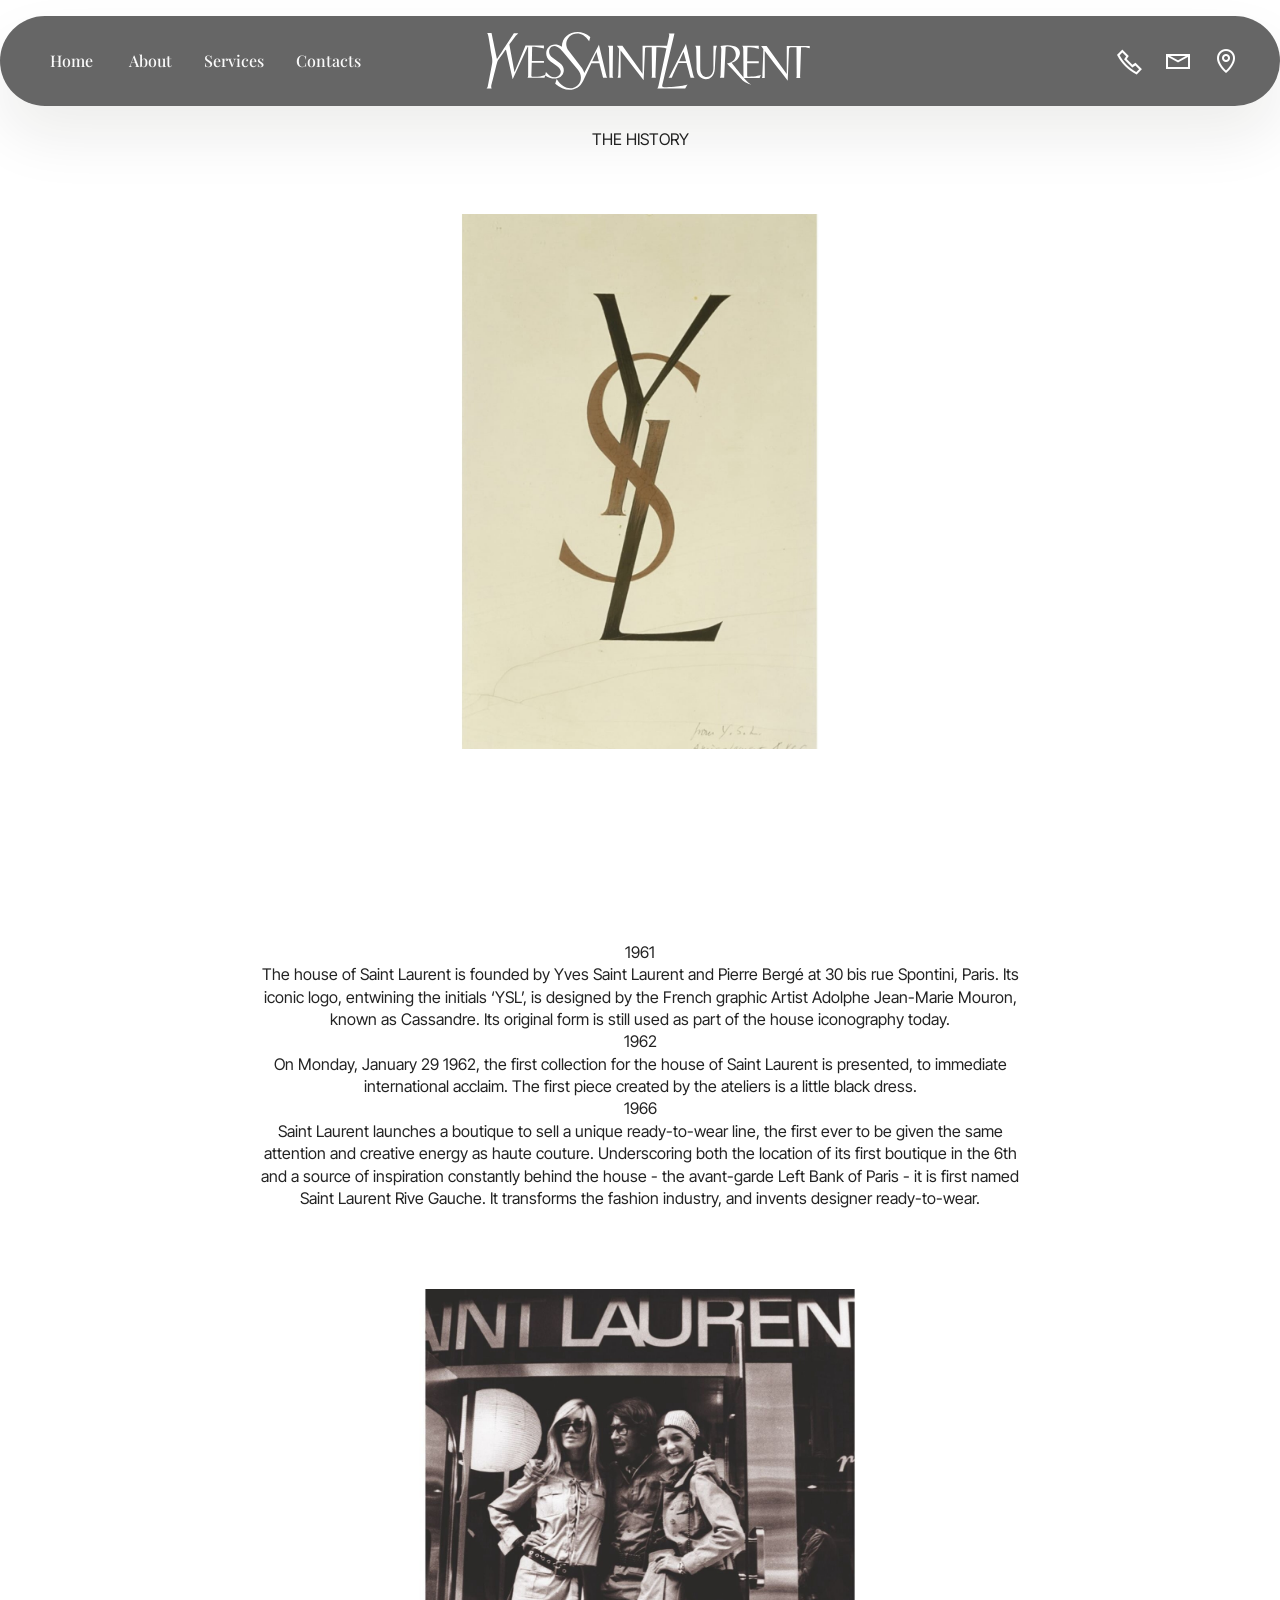
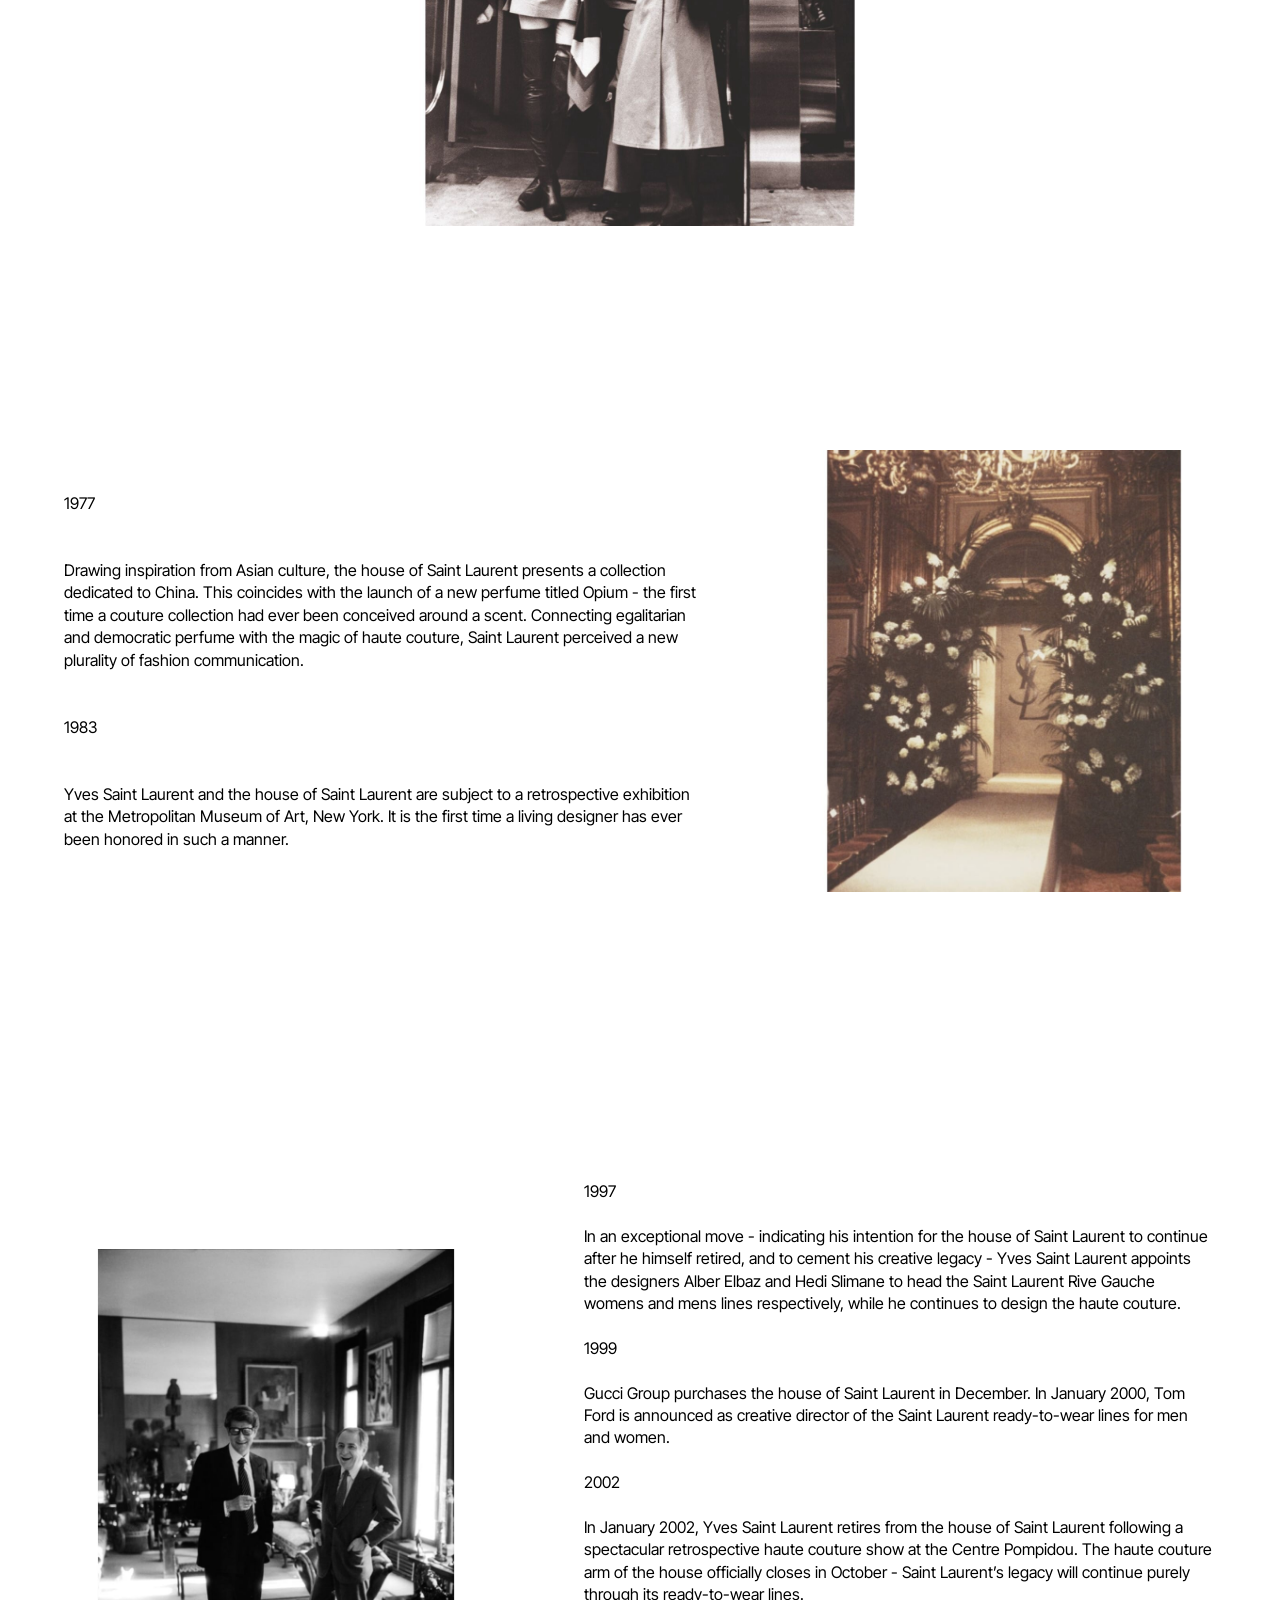
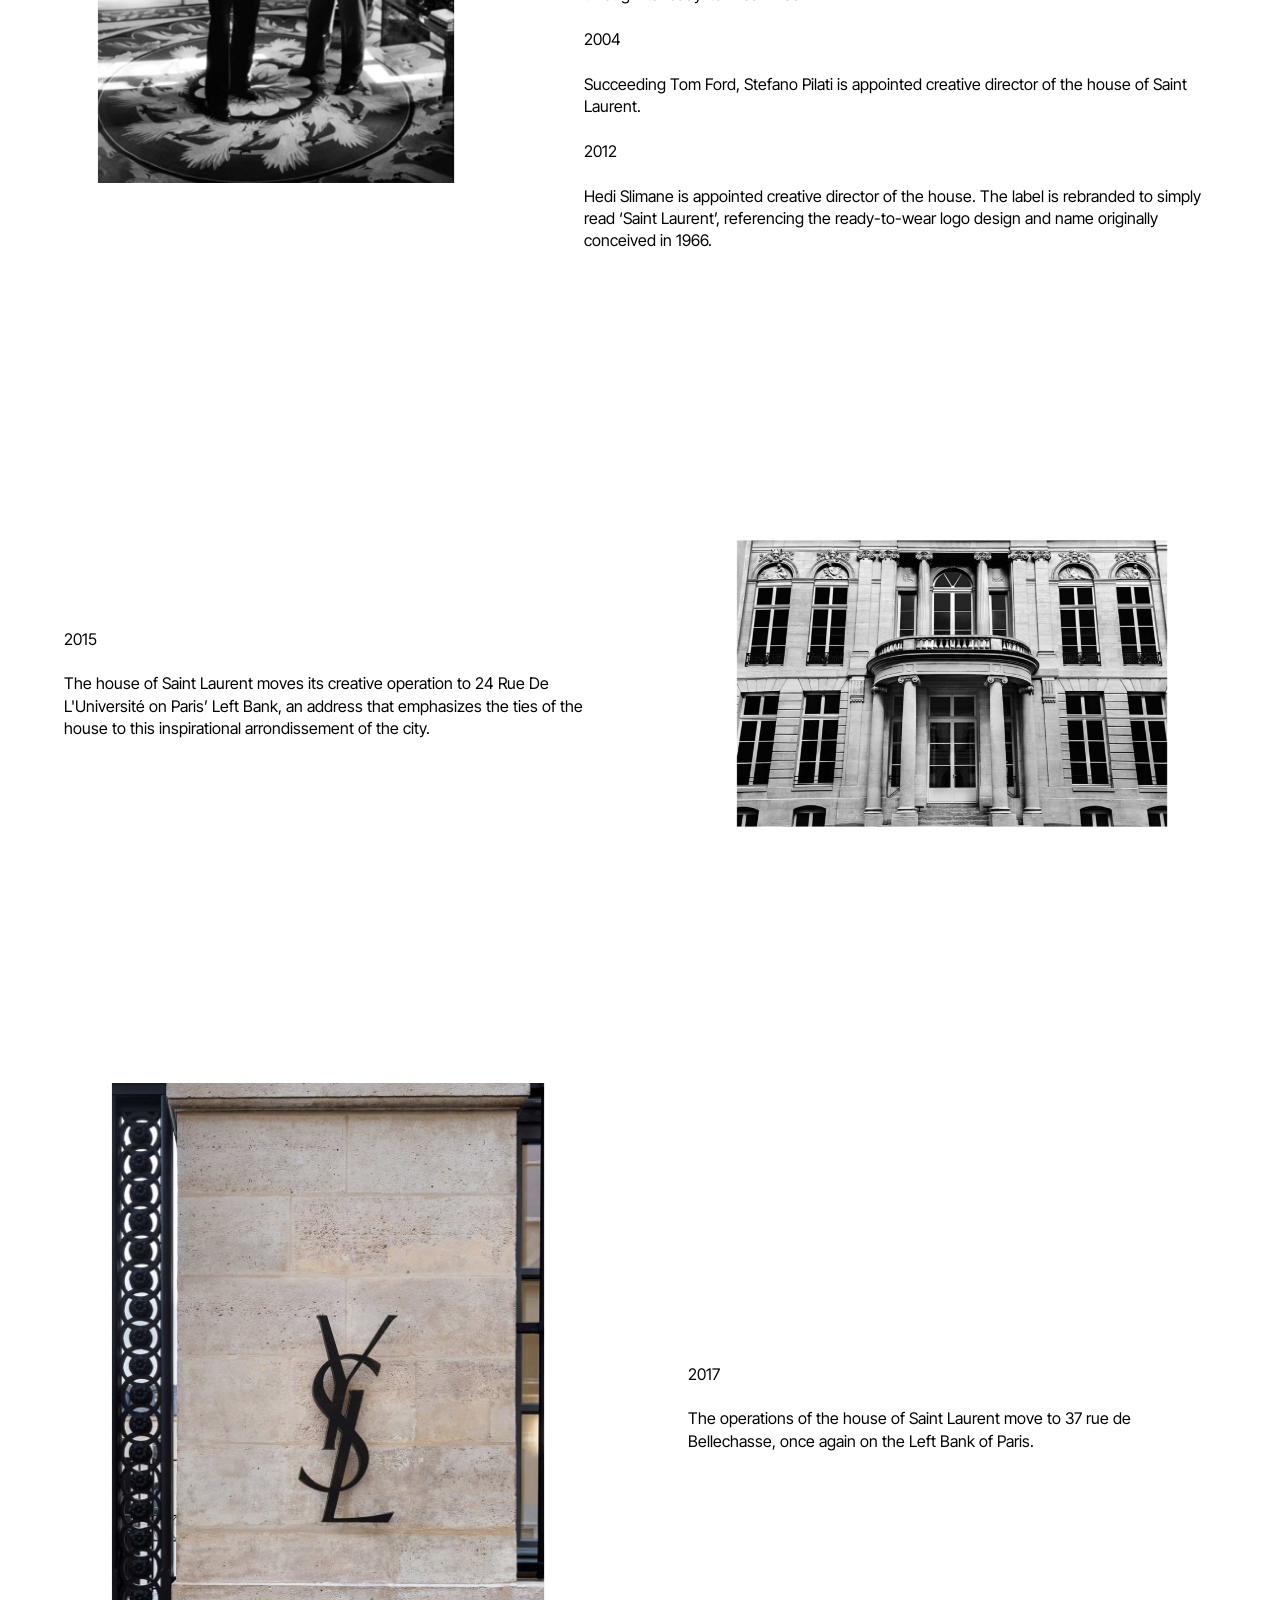
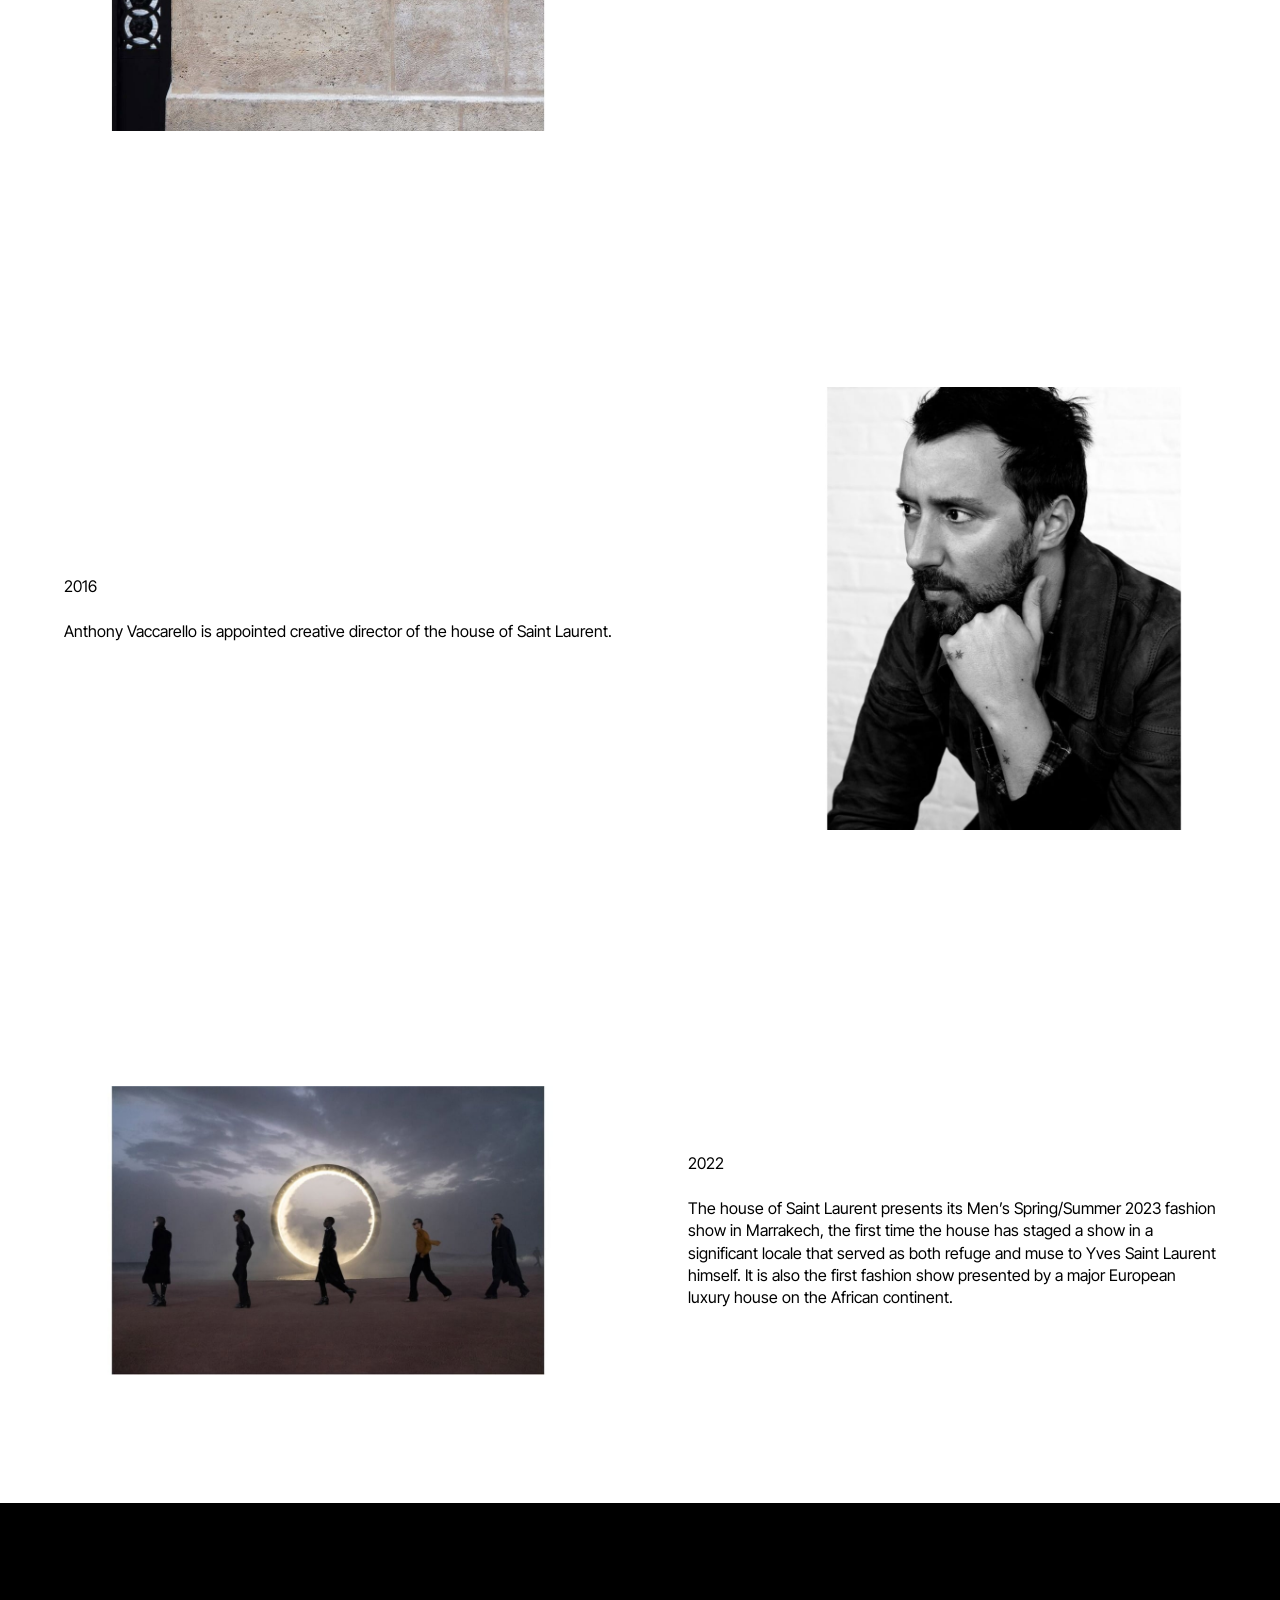
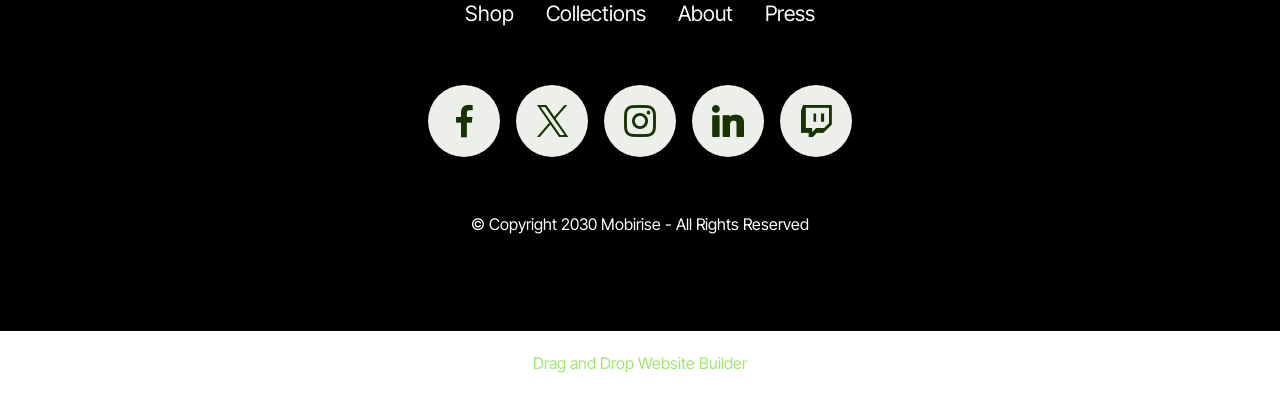
==== commit 49dfd8ad: "create github pages" ====
--- a/page1.html
+++ b/page1.html
@@ -20,7 +20,7 @@
   <noscript><link rel="stylesheet" href="https://fonts.googleapis.com/css?family=Inter+Tight:100,200,300,400,500,600,700,800,900,100i,200i,300i,400i,500i,600i,700i,800i,900i&display=swap"></noscript>
   <link rel="preload" href="https://fonts.googleapis.com/css?family=Playfair+Display:400,500,600,700,800,900,400i,500i,600i,700i,800i,900i&display=swap" as="style" onload="this.onload=null;this.rel='stylesheet'">
   <noscript><link rel="stylesheet" href="https://fonts.googleapis.com/css?family=Playfair+Display:400,500,600,700,800,900,400i,500i,600i,700i,800i,900i&display=swap"></noscript>
-  <link rel="preload" as="style" href="assets/mobirise/css/mbr-additional.css?v=kuIa0X"><link rel="stylesheet" href="assets/mobirise/css/mbr-additional.css?v=kuIa0X" type="text/css">
+  <link rel="preload" as="style" href="assets/mobirise/css/mbr-additional.css?v=ty4mrz"><link rel="stylesheet" href="assets/mobirise/css/mbr-additional.css?v=ty4mrz" type="text/css">
 
   
   
@@ -353,7 +353,7 @@
             </div>
         </div>
     </div>
-</section><section class="display-7" style="padding: 0;align-items: center;justify-content: center;flex-wrap: wrap;    align-content: center;display: flex;position: relative;height: 4rem;"><a href="https://mobiri.se/4250796" style="flex: 1 1;height: 4rem;position: absolute;width: 100%;z-index: 1;"><img alt="" style="height: 4rem;" src="[data-uri]"></a><p style="margin: 0;text-align: center;" class="display-7">&#8204;</p><a style="z-index:1" href="https://mobirise.com/builder/ai-website-builder.html">AI Website Builder</a></section><script src="assets/bootstrap/js/bootstrap.bundle.min.js"></script>  <script src="assets/smoothscroll/smooth-scroll.js"></script>  <script src="assets/ytplayer/index.js"></script>  <script src="assets/dropdown/js/navbar-dropdown.js"></script>  <script src="assets/theme/js/script.js"></script>  
+</section><section class="display-7" style="padding: 0;align-items: center;justify-content: center;flex-wrap: wrap;    align-content: center;display: flex;position: relative;height: 4rem;"><a href="https://mobiri.se/4250796" style="flex: 1 1;height: 4rem;position: absolute;width: 100%;z-index: 1;"><img alt="" style="height: 4rem;" src="[data-uri]"></a><p style="margin: 0;text-align: center;" class="display-7">&#8204;</p><a style="z-index:1" href="https://mobirise.com/drag-drop-website-builder.html">Drag and Drop Website Builder</a></section><script src="assets/bootstrap/js/bootstrap.bundle.min.js"></script>  <script src="assets/smoothscroll/smooth-scroll.js"></script>  <script src="assets/ytplayer/index.js"></script>  <script src="assets/dropdown/js/navbar-dropdown.js"></script>  <script src="assets/theme/js/script.js"></script>  
   
   
 </body>
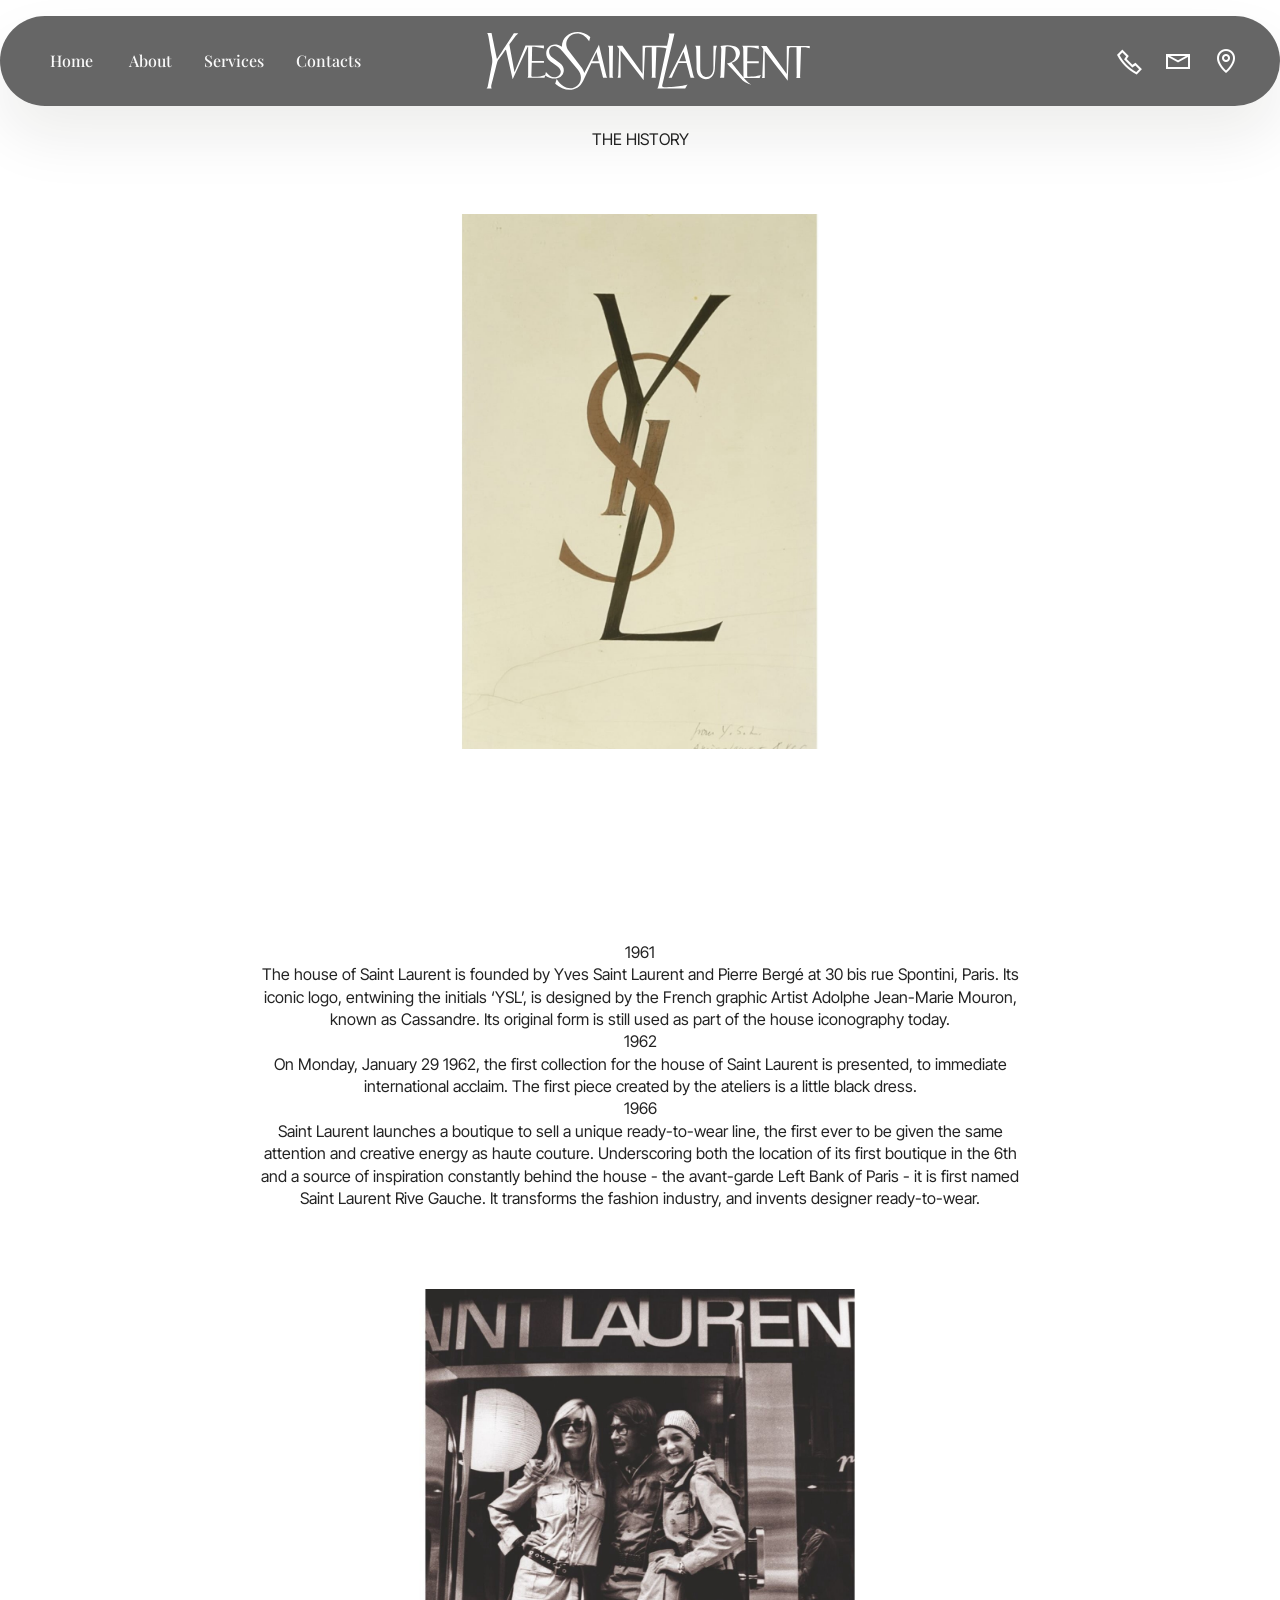
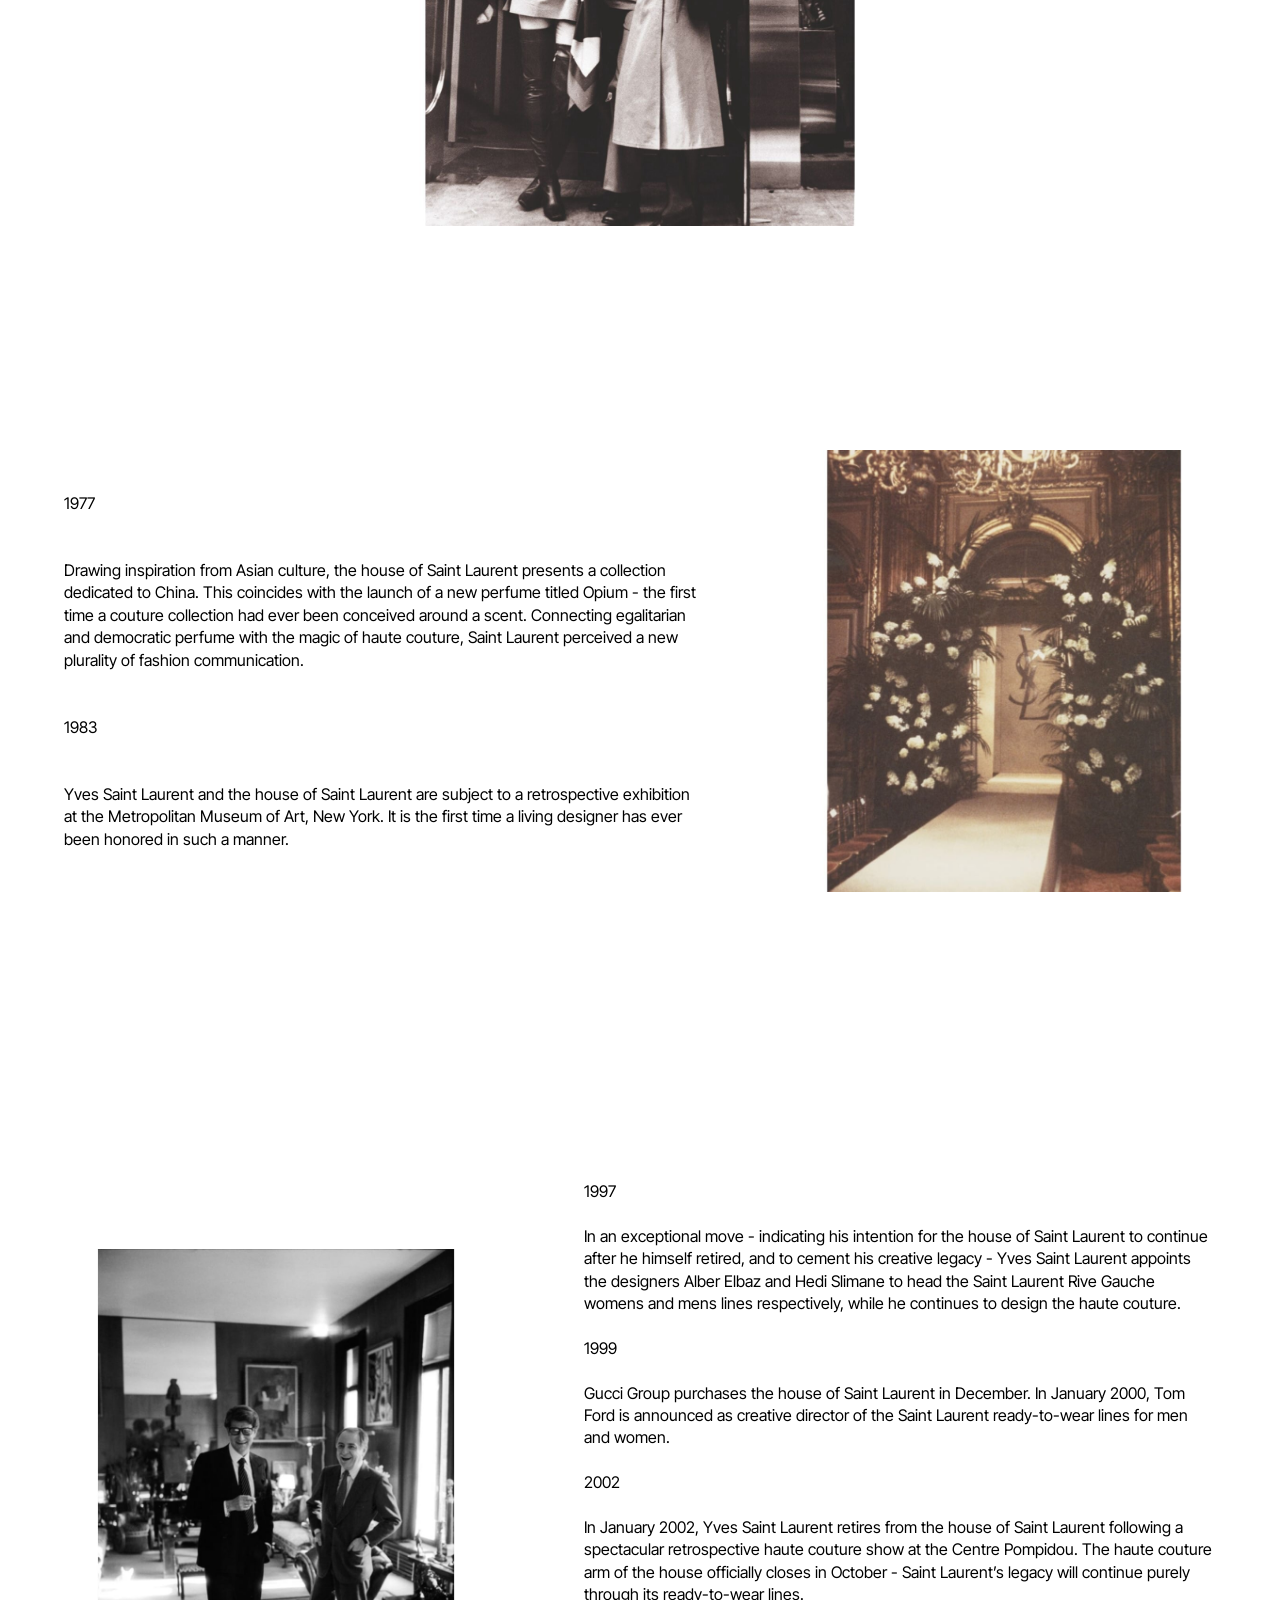
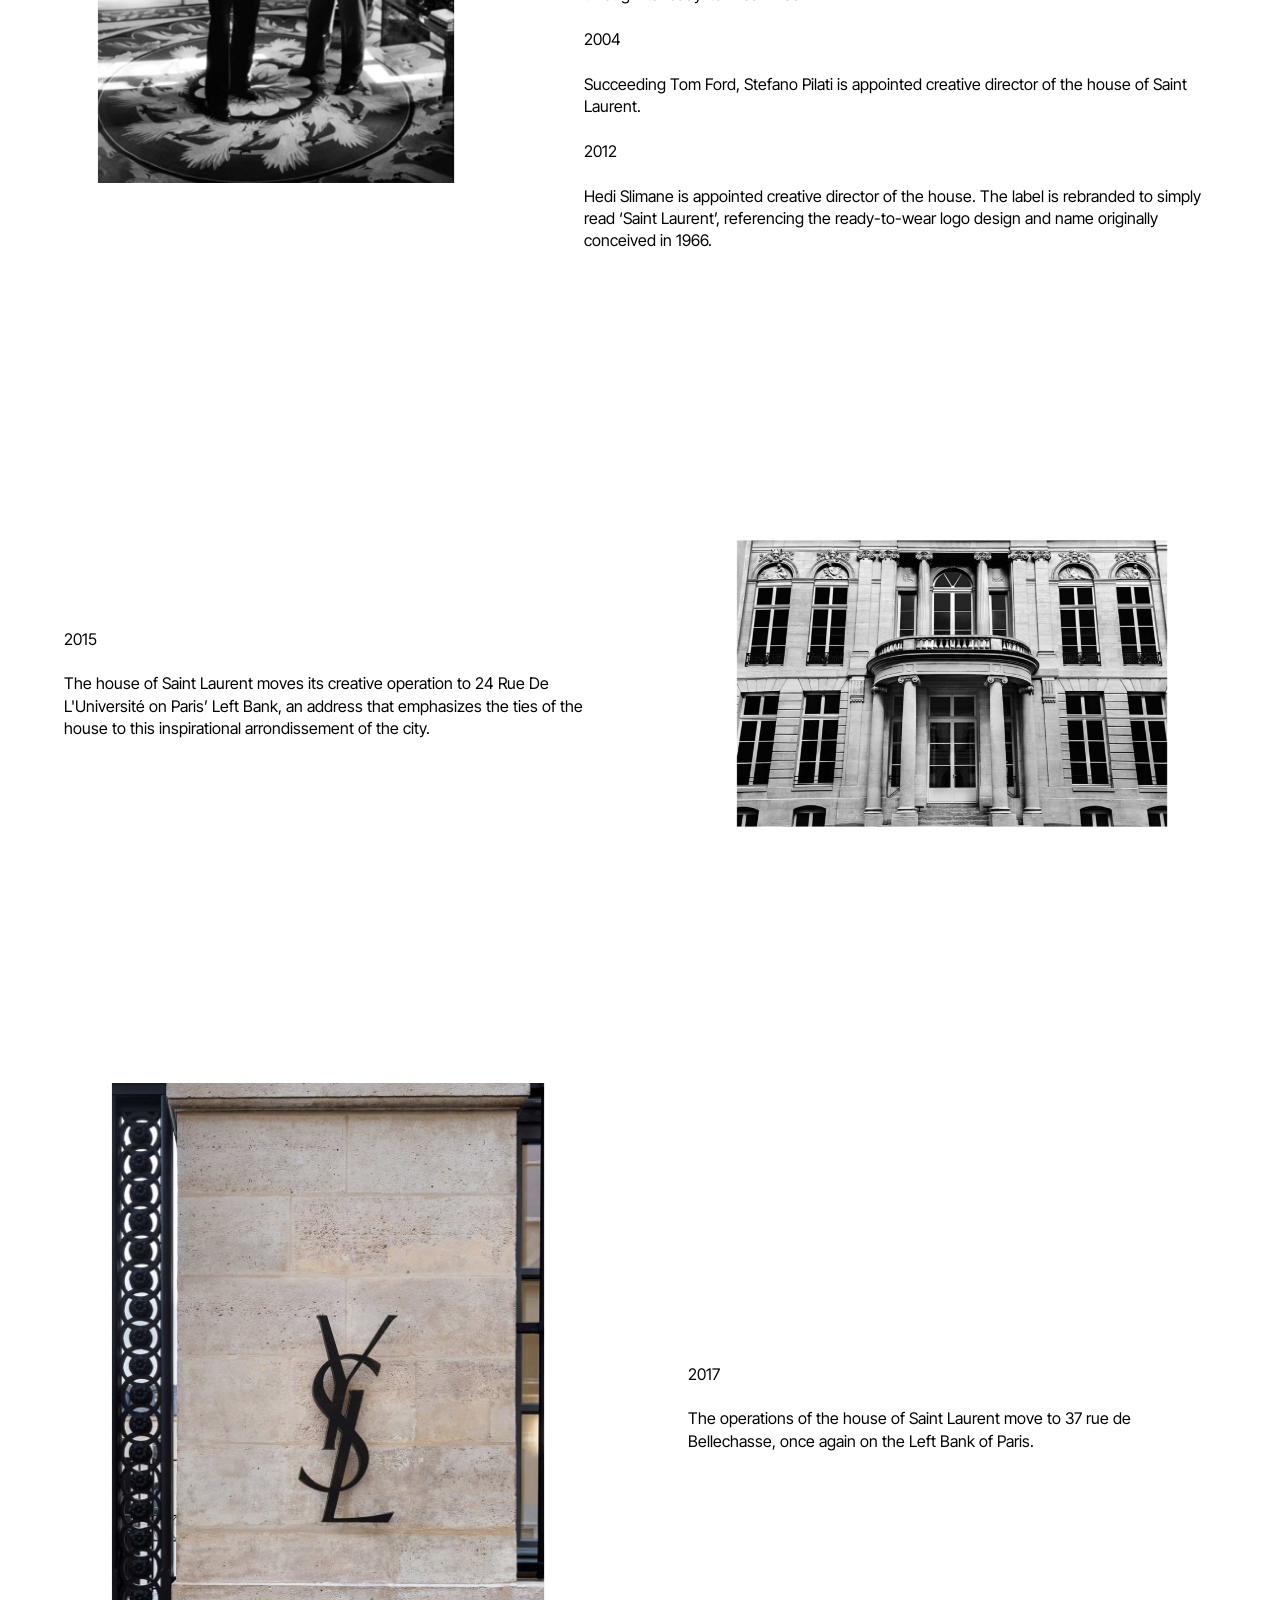
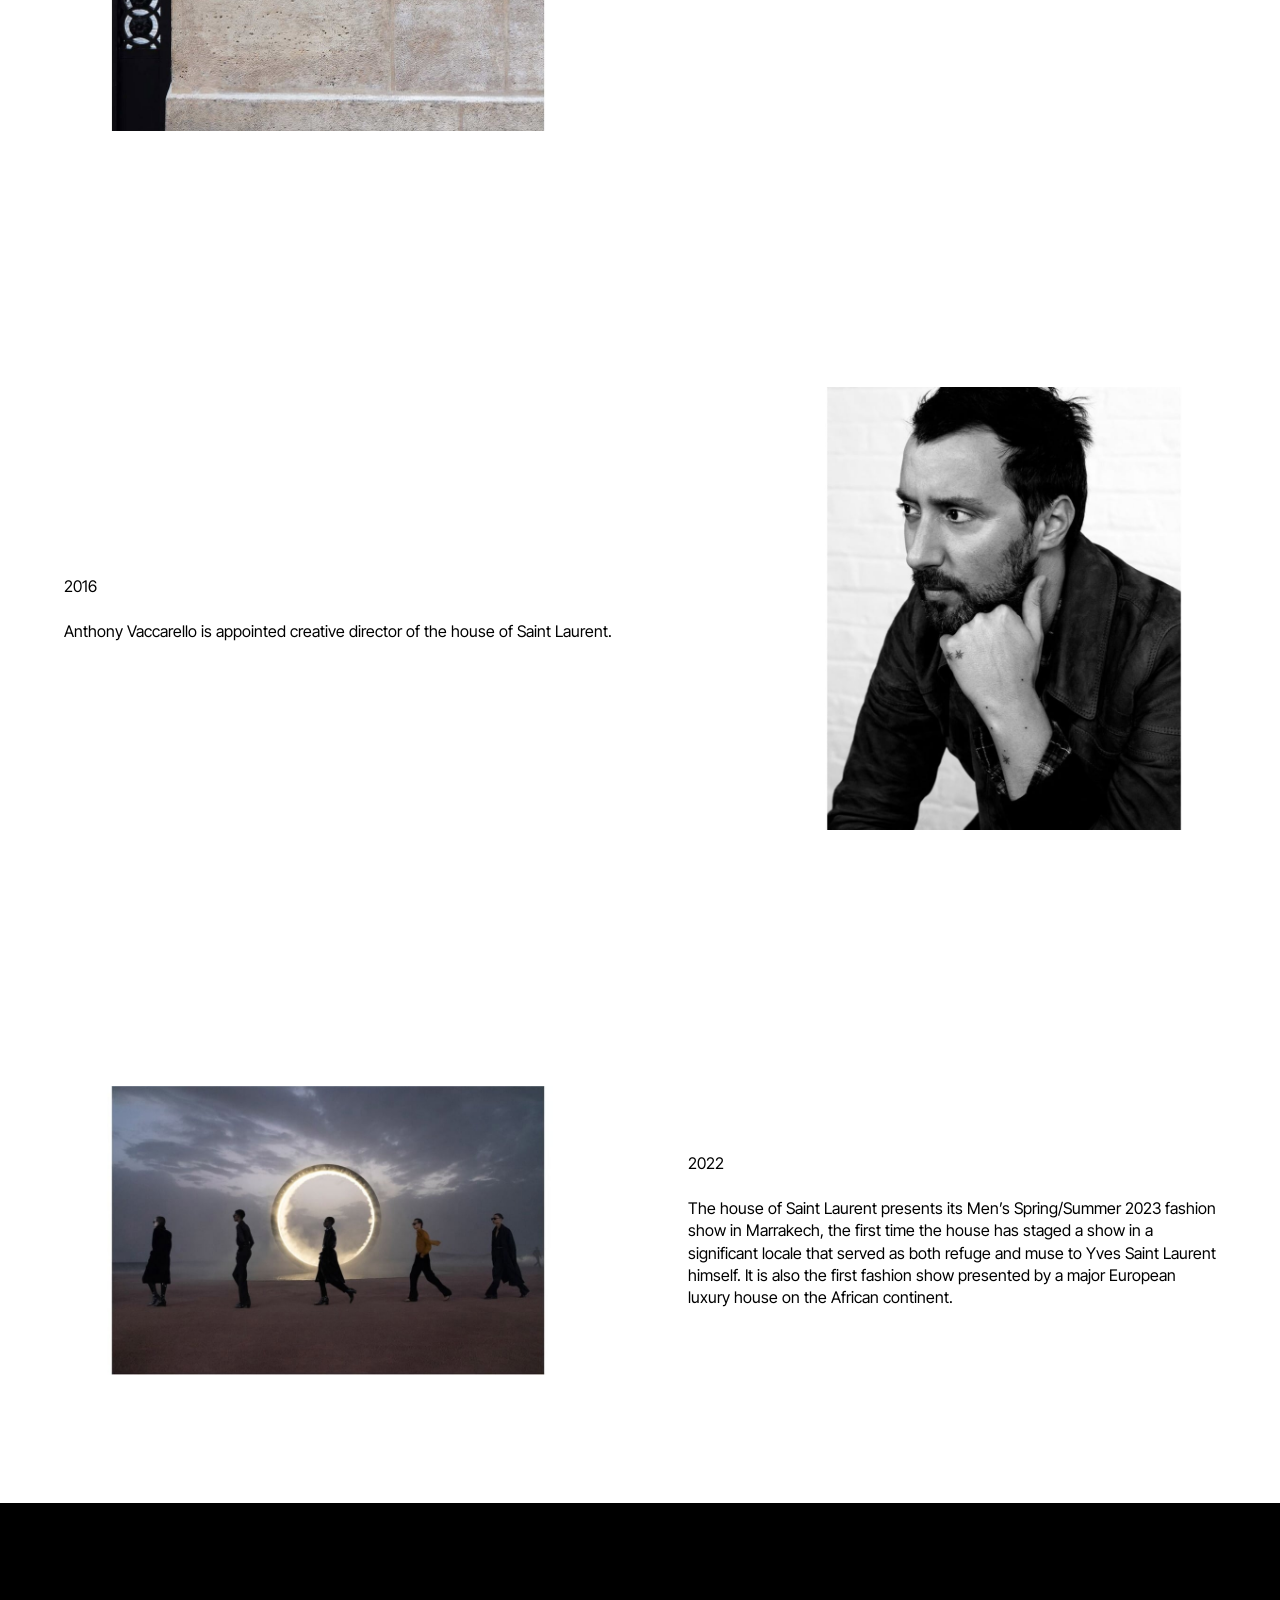
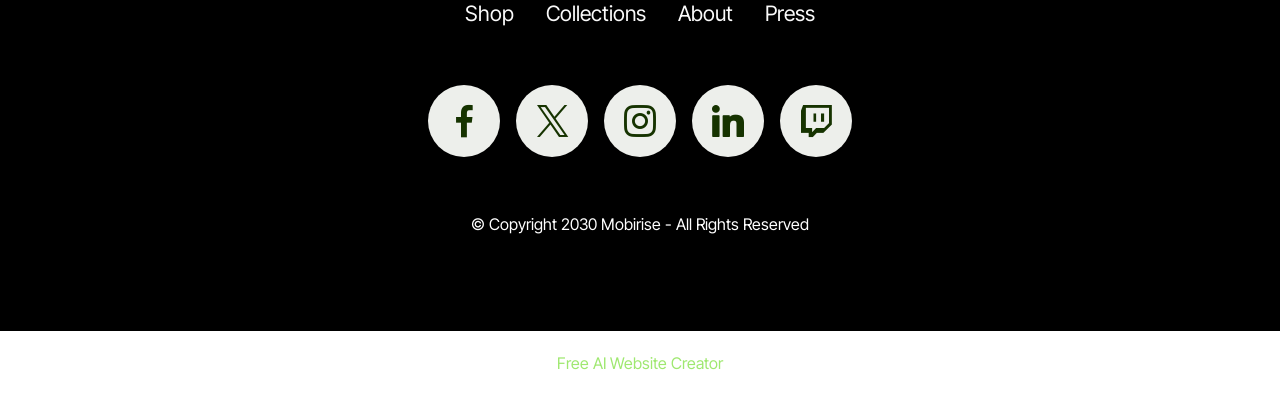
==== commit c04bc1b6: "create github pages" ====
--- a/page1.html
+++ b/page1.html
@@ -20,7 +20,7 @@
   <noscript><link rel="stylesheet" href="https://fonts.googleapis.com/css?family=Inter+Tight:100,200,300,400,500,600,700,800,900,100i,200i,300i,400i,500i,600i,700i,800i,900i&display=swap"></noscript>
   <link rel="preload" href="https://fonts.googleapis.com/css?family=Playfair+Display:400,500,600,700,800,900,400i,500i,600i,700i,800i,900i&display=swap" as="style" onload="this.onload=null;this.rel='stylesheet'">
   <noscript><link rel="stylesheet" href="https://fonts.googleapis.com/css?family=Playfair+Display:400,500,600,700,800,900,400i,500i,600i,700i,800i,900i&display=swap"></noscript>
-  <link rel="preload" as="style" href="assets/mobirise/css/mbr-additional.css?v=ty4mrz"><link rel="stylesheet" href="assets/mobirise/css/mbr-additional.css?v=ty4mrz" type="text/css">
+  <link rel="preload" as="style" href="assets/mobirise/css/mbr-additional.css?v=VLk5K2"><link rel="stylesheet" href="assets/mobirise/css/mbr-additional.css?v=VLk5K2" type="text/css">
 
   
   
@@ -51,7 +51,7 @@
 			</button>
 			<div class="collapse navbar-collapse" id="navbarSupportedContent">
 				<ul class="navbar-nav nav-dropdown nav-right" data-app-modern-menu="true"><li class="nav-item">
-						<a class="nav-link link text-white display-4" href="https://mobiri.se">Home&nbsp;</a>
+						<a class="nav-link link text-white text-primary display-4" href="index.html">Home&nbsp;</a>
 					</li><li class="nav-item"><a class="nav-link link text-white text-primary display-4" href="page1.html">About</a></li>
 					<li class="nav-item">
 						<a class="nav-link link show text-white text-primary display-4" href="page2.html" aria-expanded="false">Services</a>
@@ -353,7 +353,7 @@
             </div>
         </div>
     </div>
-</section><section class="display-7" style="padding: 0;align-items: center;justify-content: center;flex-wrap: wrap;    align-content: center;display: flex;position: relative;height: 4rem;"><a href="https://mobiri.se/4250796" style="flex: 1 1;height: 4rem;position: absolute;width: 100%;z-index: 1;"><img alt="" style="height: 4rem;" src="[data-uri]"></a><p style="margin: 0;text-align: center;" class="display-7">&#8204;</p><a style="z-index:1" href="https://mobirise.com/drag-drop-website-builder.html">Drag and Drop Website Builder</a></section><script src="assets/bootstrap/js/bootstrap.bundle.min.js"></script>  <script src="assets/smoothscroll/smooth-scroll.js"></script>  <script src="assets/ytplayer/index.js"></script>  <script src="assets/dropdown/js/navbar-dropdown.js"></script>  <script src="assets/theme/js/script.js"></script>  
+</section><section class="display-7" style="padding: 0;align-items: center;justify-content: center;flex-wrap: wrap;    align-content: center;display: flex;position: relative;height: 4rem;"><a href="https://mobiri.se/4250796" style="flex: 1 1;height: 4rem;position: absolute;width: 100%;z-index: 1;"><img alt="" style="height: 4rem;" src="[data-uri]"></a><p style="margin: 0;text-align: center;" class="display-7">&#8204;</p><a style="z-index:1" href="https://mobirise.com/builder/ai-website-creator.html">Free AI Website Creator</a></section><script src="assets/bootstrap/js/bootstrap.bundle.min.js"></script>  <script src="assets/smoothscroll/smooth-scroll.js"></script>  <script src="assets/ytplayer/index.js"></script>  <script src="assets/dropdown/js/navbar-dropdown.js"></script>  <script src="assets/theme/js/script.js"></script>  
   
   
 </body>
